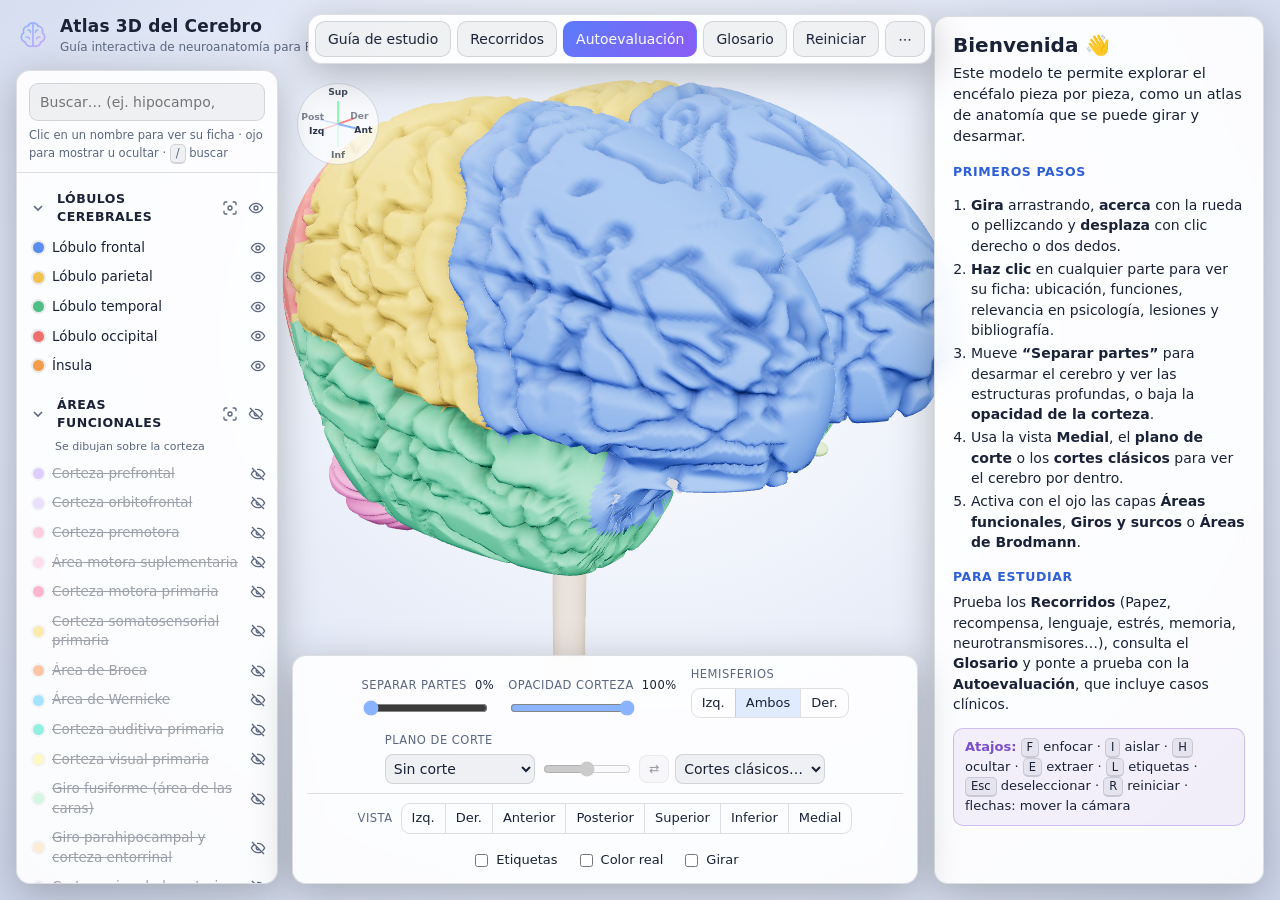
==== cerebro.html @ 5c4855ae "Aplicacion" ====
<!doctype html>
<html lang="es">
<head>
<meta charset="utf-8">
<meta name="viewport" content="width=device-width,initial-scale=1">
<meta name="description" content="Atlas 3D interactivo del cerebro humano para estudiantes de Psicología: lóbulos, áreas funcionales, sistema límbico, ganglios basales, tronco, recorridos guiados, casos clínicos y autoevaluación. Funciona sin conexión.">
<meta name="theme-color" content="#0c1226">
<link rel="icon" href="data:image/svg+xml,%3Csvg xmlns='http://www.w3.org/2000/svg' viewBox='0 0 48 48' fill='none'%3E%3Cpath d='M24 7c-3.4 0-6 1.8-7 4.4-3.7.2-6.6 3.1-6.6 6.8 0 .9.2 1.7.5 2.5-2.1 1.3-3.4 3.6-3.4 6.2 0 3.5 2.4 6.4 5.6 7.2.8 3.5 3.9 6 7.6 6 1.4 0 2.6-.4 3.3-1V7.1Zm0 0c3.4 0 6 1.8 7 4.4 3.7.2 6.6 3.1 6.6 6.8 0 .9-.2 1.7-.5 2.5 2.1 1.3 3.4 3.6 3.4 6.2 0 3.5-2.4 6.4-5.6 7.2-.8 3.5-3.9 6-7.6 6-1.4 0-2.6-.4-3.3-1' stroke='%238ab4ff' stroke-width='3' stroke-linejoin='round'/%3E%3C/svg%3E">
<title>Atlas 3D del Cerebro</title>
<style>
:root{
  --bg:#060a14; --panel:rgba(14,20,36,.88); --panel2:rgba(24,32,54,.9); --line:rgba(148,163,184,.18);
  --text:#e7ebf3; --muted:#97a3bb; --accent:#8ab4ff; --accent2:#c4a7ff; --ok:#4ade80; --bad:#f87171; --warn:#fbbf24;
  --btn:rgba(255,255,255,.06); --btn-h:rgba(255,255,255,.12); --field:rgba(0,0,0,.25); --compass-bg:rgba(10,14,26,.55);
  --tip-bg:rgba(196,167,255,.1); --tip-line:rgba(196,167,255,.3); --modal:#0f1628; --lbl:rgba(10,14,26,.72);
  --bg-grad:radial-gradient(ellipse at 50% 38%,#1b2645 0%,#0c1226 52%,#04060c 100%);
  --r:14px;
}
:root[data-theme="light"]{
  --bg:#eef2fb; --panel:rgba(255,255,255,.9); --panel2:rgba(245,247,252,.95); --line:rgba(30,41,59,.14);
  --text:#1a2238; --muted:#5b6780; --accent:#2f5fd8; --accent2:#7c4dcc; --ok:#15803d; --bad:#c62828; --warn:#b45309;
  --btn:rgba(30,41,59,.06); --btn-h:rgba(30,41,59,.13); --field:rgba(30,41,59,.06); --compass-bg:rgba(255,255,255,.7);
  --tip-bg:rgba(124,77,204,.08); --tip-line:rgba(124,77,204,.3); --modal:#ffffff; --lbl:rgba(255,255,255,.85);
  --bg-grad:radial-gradient(ellipse at 50% 38%,#ffffff 0%,#e3e9f7 55%,#cdd6ea 100%);
}
:root[data-theme="light"] .lbl{color:#1a2238;border-color:rgba(30,41,59,.2)}
:root[data-theme="light"] .btn.primary{color:#fff}
*{box-sizing:border-box}
html,body{height:100%;margin:0}
body{background:var(--bg-grad);background-color:var(--bg);color:var(--text);font:14px/1.45 system-ui,-apple-system,"Segoe UI",Roboto,Ubuntu,sans-serif;overflow:hidden}
button,input,select{font:inherit;color:inherit}
button{cursor:pointer}
a{color:var(--accent)}
code{font-size:12.5px;background:var(--btn);padding:1px 5px;border-radius:5px}
#view{position:fixed;inset:0;width:100%;height:100%;display:block;touch-action:none;outline:none}
.panel{position:fixed;background:var(--panel);border:1px solid var(--line);border-radius:var(--r);backdrop-filter:blur(10px);-webkit-backdrop-filter:blur(10px);box-shadow:0 10px 40px rgba(0,0,0,.25);z-index:5}
.hidden{display:none!important}
:focus-visible{outline:2px solid var(--accent);outline-offset:2px}

/* ---------- marca y navegación ---------- */
#brand{position:fixed;top:14px;left:16px;display:flex;gap:10px;align-items:center;z-index:6;pointer-events:none}
#brand svg{width:34px;height:34px;flex:none}
#brand h1{margin:0;font-size:17px;letter-spacing:.2px}
#brand p{margin:0;font-size:12px;color:var(--muted)}
#topnav{position:fixed;top:14px;left:calc(50% - 20px);transform:translateX(-50%);display:flex;gap:6px;z-index:7;padding:6px;flex-wrap:wrap;justify-content:center;max-width:calc(100vw - 32px)}
.btn{background:var(--btn);border:1px solid var(--line);border-radius:10px;padding:7px 12px;transition:background .15s,border-color .15s}
.btn:hover{background:var(--btn-h)}
.btn:disabled{opacity:.45;cursor:default}
.btn.primary{background:linear-gradient(135deg,#5b7cfa,#8b5cf6);border-color:transparent;color:#fff}
.btn.primary:hover{filter:brightness(1.1)}
.btn.on{background:rgba(138,180,255,.22);border-color:rgba(138,180,255,.6)}
.btn.sm{padding:4px 9px;font-size:12.5px;border-radius:8px}
.mobile-only{display:none}
.sh{display:none}
#menuWrap{position:relative}
#menu{position:absolute;top:calc(100% + 6px);right:0;min-width:200px;background:var(--panel2);border:1px solid var(--line);border-radius:12px;padding:6px;display:none;flex-direction:column;gap:2px;z-index:9;box-shadow:0 10px 30px rgba(0,0,0,.3)}
#menu.open{display:flex}
#menu button{background:none;border:none;text-align:left;padding:7px 10px;border-radius:8px}
#menu button:hover{background:var(--btn-h)}
#menu hr{border:none;border-top:1px solid var(--line);margin:4px 0}

/* ---------- panel izquierdo ---------- */
#left{top:70px;left:16px;bottom:16px;width:262px;display:flex;flex-direction:column;overflow:hidden}
#left .head{padding:12px 12px 8px;border-bottom:1px solid var(--line);position:relative}
.searchwrap{position:relative}
.search{width:100%;padding:8px 30px 8px 10px;border-radius:9px;border:1px solid var(--line);background:var(--field);outline:none;color:var(--text)}
.search:focus{border-color:var(--accent)}
#searchClear{position:absolute;right:4px;top:50%;transform:translateY(-50%);background:none;border:none;color:var(--muted);font-size:18px;line-height:1;padding:2px 6px;border-radius:6px}
#searchClear:hover{color:var(--text);background:var(--btn-h)}
#left .hint{font-size:11.5px;color:var(--muted);margin-top:6px}
#noResults{font-size:12.5px;color:var(--muted);padding:10px 12px}
#showAll{margin:6px 10px 0;font-size:12px;width:calc(100% - 20px)}
#groups{overflow:auto;padding:6px 6px 12px;flex:1}
.group{margin:4px 0 8px}
.ghead{display:flex;align-items:center;gap:4px;padding:4px 4px;border-radius:8px;color:var(--text);font-weight:600;font-size:12.5px;text-transform:uppercase;letter-spacing:.5px}
.ghead .gname{flex:1;text-align:left;background:none;border:none;padding:3px 4px;color:inherit;font:inherit;text-transform:inherit;letter-spacing:inherit;border-radius:6px}
.ghead .gname:hover{background:var(--btn-h)}
.ghint{font-size:11px;color:var(--muted);padding:0 10px 4px 32px}
.icon-btn{background:none;border:none;padding:3px;border-radius:6px;color:var(--muted);display:inline-flex}
.icon-btn:hover{background:var(--btn-h);color:var(--text)}
.icon-btn svg{width:16px;height:16px}
.item{display:flex;align-items:center;gap:2px;padding:1px 2px 1px 6px;border-radius:8px;font-size:13.5px}
.item:hover{background:var(--btn)}
.item.sel{background:rgba(138,180,255,.18)}
.item.off .iname{opacity:.42}
.item.off .iname span:last-child{text-decoration:line-through}
.item.hit-deep .iname{font-style:italic}
.item .iname{flex:1;display:flex;align-items:center;gap:8px;text-align:left;background:none;border:none;padding:4px 4px;border-radius:6px;color:inherit}
.item .dot{width:11px;height:11px;border-radius:50%;flex:none;box-shadow:0 0 0 2px rgba(128,128,128,.15)}
.ba{color:var(--muted);font-size:11px}
.gchev{transition:transform .15s}
.group.collapsed .gchev{transform:rotate(-90deg)}
.group.collapsed .items,.group.collapsed .ghint{display:none}

/* ---------- panel derecho ---------- */
#right{top:16px;right:16px;bottom:16px;width:330px;overflow:auto;padding:16px 18px}
#right h2{margin:0;font-size:20px;line-height:1.2}
#right h3{margin:16px 0 6px;font-size:12.5px;text-transform:uppercase;letter-spacing:.6px;color:var(--accent)}
#right p{margin:6px 0}
#right ul{margin:4px 0;padding-left:18px}
#right li{margin:3px 0}
.ihead{display:flex;gap:12px;align-items:flex-start}
.ihead .swatch{width:16px;height:16px;border-radius:50%;margin-top:4px;flex:none;box-shadow:0 0 0 3px rgba(128,128,128,.15)}
.badge{display:inline-block;font-size:11.5px;color:var(--muted);border:1px solid var(--line);border-radius:999px;padding:1px 8px;margin-top:5px}
.alias{color:var(--muted);font-size:12.5px;margin-top:3px}
.actions{display:flex;flex-wrap:wrap;gap:6px;margin:12px 0 4px}
.lead{font-size:14.5px}
.tip{background:var(--tip-bg);border:1px solid var(--tip-line);border-radius:10px;padding:9px 11px;margin-top:14px;font-size:13px}
.tip b{color:var(--accent2)}
.nota{color:var(--muted);font-size:12px;margin-top:10px}
.welcome h2{margin-bottom:6px}
.welcome ol{padding-left:18px}
.kbd{display:inline-block;border:1px solid var(--line);border-bottom-width:2px;border-radius:5px;padding:0 5px;font-size:11.5px;background:var(--btn)}
.related{display:flex;flex-wrap:wrap;gap:5px}
.chip{font-size:12px;border:1px solid var(--line);border-radius:999px;padding:2px 9px;background:var(--btn);display:inline-flex;align-items:center;gap:5px;color:inherit}
.chip:hover{background:var(--btn-h)}
.cdot{display:inline-block;width:8px;height:8px;border-radius:50%}
table.lesion{border-collapse:collapse;width:100%;font-size:13px;margin-top:4px}
table.lesion td{border-top:1px solid var(--line);padding:5px 6px;vertical-align:top}
table.lesion td:first-child{font-weight:600;width:38%}
ul.refs{list-style:none;padding-left:0!important;font-size:12.5px;color:var(--muted)}
ul.refs b{color:var(--text)}
.tficha{border:1px solid var(--line);border-radius:10px;padding:10px 12px;margin-top:10px;font-size:13px;background:var(--btn)}
.tficha h4{margin:0 0 6px;font-size:14px}
.tficha small{color:var(--muted);font-weight:400}

/* ---------- dock inferior ---------- */
#dock{left:292px;right:362px;bottom:16px;padding:10px 14px;display:flex;flex-direction:column;gap:9px;align-items:center}
.drow{display:flex;gap:14px;align-items:flex-end;flex-wrap:wrap;justify-content:center}
.drow+.drow{border-top:1px solid var(--line);padding-top:9px;align-items:center}
.mini{font-size:11.5px;color:var(--muted);text-transform:uppercase;letter-spacing:.5px;margin-right:2px}
.ctl{display:flex;flex-direction:column;gap:5px;min-width:120px}
.ctl>label{font-size:11.5px;color:var(--muted);text-transform:uppercase;letter-spacing:.5px;display:flex;justify-content:space-between;gap:8px}
.ctl output{color:var(--text);font-variant-numeric:tabular-nums}
.row{display:flex;gap:6px;align-items:center}
input[type=range]{accent-color:#8ab4ff;width:125px}
.seg{display:flex;border:1px solid var(--line);border-radius:9px;overflow:hidden;flex-wrap:wrap}
.seg button{background:none;border:none;padding:5px 10px;font-size:13px;color:inherit}
.seg button+button{border-left:1px solid var(--line)}
.seg button.on{background:rgba(138,180,255,.25)}
select{background:var(--field);border:1px solid var(--line);border-radius:8px;padding:5px 4px;max-width:150px;color:var(--text)}
select option{background:var(--modal);color:var(--text)}
.chk{display:flex;align-items:center;gap:5px;font-size:13px;padding:3px 6px;border-radius:8px;cursor:pointer;user-select:none}
.chk:hover{background:var(--btn)}
.chk input{accent-color:#8ab4ff}

/* ---------- etiquetas 3D y tooltip ---------- */
#labels{position:fixed;inset:0;pointer-events:none;z-index:3;overflow:hidden}
.lbl{position:absolute;left:0;top:0;white-space:nowrap;font-size:12px;font-weight:600;color:#fff;padding:2px 8px;border-radius:999px;background:var(--lbl);border:1px solid rgba(255,255,255,.18);transform:translate(-50%,-140%);transition:opacity .2s;pointer-events:auto;cursor:pointer}
.lbl::after{content:"";position:absolute;left:50%;bottom:-7px;width:2px;height:6px;background:rgba(160,160,160,.7);transform:translateX(-50%)}
.lbl i{display:inline-block;width:8px;height:8px;border-radius:50%;margin-right:5px;vertical-align:0}
#tooltip{position:fixed;z-index:9;pointer-events:none;background:var(--panel2);border:1px solid var(--line);border-radius:8px;padding:5px 9px;font-size:13px;transform:translate(14px,14px);white-space:nowrap}
#tooltip small{color:var(--muted);display:block;font-size:11.5px}
#toast{position:fixed;left:50%;bottom:150px;transform:translateX(-50%);z-index:30;background:var(--panel2);border:1px solid var(--line);border-radius:10px;padding:9px 14px;font-size:13px;box-shadow:0 8px 30px rgba(0,0,0,.3)}

/* ---------- brújula ---------- */
#compass{position:fixed;left:292px;top:78px;width:92px;height:92px;z-index:4;pointer-events:none}
#compass text{font-size:10px;font-weight:700;fill:var(--text);text-anchor:middle;dominant-baseline:middle}

/* ---------- tarjeta quiz / recorrido ---------- */
#quizCard{top:74px;left:50%;transform:translateX(-50%);width:min(560px,calc(100vw - 32px));padding:14px 16px;z-index:7}
#quizCard .qtop{display:flex;align-items:center;gap:8px;justify-content:space-between;flex-wrap:wrap}
#quizCard .prompt{font-size:18px;margin:10px 0 6px}
#quizCard .prompt b{color:var(--warn)}
#quizCard .opts{display:grid;grid-template-columns:1fr 1fr;gap:6px;margin-top:8px}
#quizCard .fb{min-height:22px;margin-top:8px;font-weight:600;font-size:13.5px}
.case{background:var(--tip-bg);border:1px solid var(--tip-line);border-radius:10px;padding:9px 11px;margin-top:10px;font-size:13.5px;line-height:1.5}
.case .tag{display:inline-block;font-size:11px;text-transform:uppercase;letter-spacing:.5px;color:var(--accent2);margin-right:4px}
.fb.ok{color:var(--ok)} .fb.bad{color:var(--bad)}
.score{font-variant-numeric:tabular-nums;color:var(--muted)}
.opt.ok{background:rgba(74,222,128,.25);border-color:var(--ok)}
.opt.bad{background:rgba(248,113,113,.25);border-color:var(--bad)}
.tour-step{font-size:12px;color:var(--muted);text-transform:uppercase;letter-spacing:.6px}
.tour-nav{display:flex;gap:8px;justify-content:space-between;margin-top:14px}
.progress{height:4px;background:var(--btn);border-radius:3px;overflow:hidden;margin-top:10px}
.progress div{height:100%;background:linear-gradient(90deg,#5b7cfa,#c4a7ff)}

/* ---------- modal ---------- */
.modal{position:fixed;inset:0;background:rgba(2,4,10,.6);z-index:20;display:flex;align-items:center;justify-content:center;padding:16px}
.modal-box{background:var(--modal);border:1px solid var(--line);border-radius:16px;max-width:760px;width:100%;max-height:calc(100vh - 32px);overflow:auto;padding:22px 26px;position:relative;box-shadow:0 30px 80px rgba(0,0,0,.5)}
.modal-box h2{margin:0 0 6px;outline:none}
.modal-box h3{color:var(--accent);margin:18px 0 6px;font-size:15px}
.modal-box .close{position:absolute;top:10px;right:12px;background:none;border:none;font-size:26px;color:var(--muted);line-height:1}
.modal-box .big{font-size:20px}
.modal-box ul.plain{list-style:none;padding:0;display:flex;flex-wrap:wrap;gap:6px}
.modal-box .cite{border-left:3px solid var(--accent);padding-left:10px;color:var(--muted)}
.grid2{display:grid;grid-template-columns:1fr 1fr;gap:10px;margin-top:12px}
.tcard{border:1px solid var(--line);border-radius:12px;padding:12px;background:var(--btn);cursor:pointer;text-align:left;color:inherit}
.tcard:hover{background:var(--btn-h);border-color:rgba(138,180,255,.5)}
.tcard b{display:block;margin-bottom:3px}
.tcard span{color:var(--muted);font-size:12.5px}
table.terms{border-collapse:collapse;width:100%;font-size:13px}
table.terms td{border-top:1px solid var(--line);padding:6px 6px;vertical-align:top}
table.terms td:first-child{font-weight:600;white-space:nowrap}
#glq{margin:8px 0 12px}
.gl{border-top:1px solid var(--line);padding:8px 2px;font-size:13.5px}
.gl b{display:block;margin-bottom:2px}

/* ---------- carga ---------- */
#loading{position:fixed;inset:0;z-index:30;display:flex;flex-direction:column;align-items:center;justify-content:center;gap:14px;background:var(--bg-grad);background-color:var(--bg);text-align:center;padding:20px}
.spinner{width:46px;height:46px;border-radius:50%;border:3px solid rgba(128,128,128,.2);border-top-color:#8ab4ff;animation:spin 1s linear infinite}
@keyframes spin{to{transform:rotate(360deg)}}
#loading p{color:var(--muted);margin:0;max-width:420px}
#loadBar{width:220px;height:5px;border-radius:3px;background:rgba(128,128,128,.2);overflow:hidden}
#loadBar div{height:100%;width:0;background:linear-gradient(90deg,#5b7cfa,#c4a7ff);transition:width .2s}

/* ---------- impresión ---------- */
#printArea{display:none}
@media print{
  body{background:#fff!important;color:#000;overflow:visible;font-size:11.5pt}
  body>*:not(#printArea){display:none!important}
  #printArea{display:block!important;padding:0 6mm}
  #printArea h1{font-size:18pt;margin:0 0 8pt}
  #printArea h1.pg{page-break-before:always;border-bottom:2px solid #000;padding-bottom:4pt;margin-top:0}
  .pf{page-break-inside:avoid;border-top:1px solid #999;padding:8pt 0}
  .pf h2{font-size:14pt;margin:0}
  .pf h4{font-size:10.5pt;margin:8pt 0 2pt;text-transform:uppercase;letter-spacing:.5px;color:#333}
  .pf .alias{color:#555;font-size:10pt;margin:0 0 4pt}
  .pf ul{margin:2pt 0;padding-left:16pt}
  .pf .tip{border:1px solid #999;padding:4pt 8pt;border-radius:4pt}
  .pf table.lesion td{border-top:1px solid #ccc;padding:2pt 4pt}
  .nota{color:#555}
  ul.refs{list-style:none;padding-left:0}
}

/* ---------- movimiento reducido ---------- */
@media (prefers-reduced-motion: reduce){ *{transition:none!important;animation-duration:.01s!important} }

/* ---------- responsive ---------- */
@media (max-width:900px){
  .mobile-only{display:inline-flex}
  .lg{display:none} .sh{display:inline}
  #brand{top:10px;left:12px} #brand svg{width:28px;height:28px} #brand h1{font-size:15px}
  #brand p{display:none}
  #topnav{top:48px;left:8px;right:8px;transform:none;max-width:none;flex-wrap:nowrap;overflow-x:auto;justify-content:flex-start;padding:5px;gap:5px}
  #topnav .btn{padding:6px 10px;font-size:13px;white-space:nowrap;flex:none}
  #menu{position:fixed;top:auto;right:8px;left:8px;bottom:8px;max-width:none}
  .drawer-close{display:inline-flex}
  #left .head{padding-right:40px}
  #right{padding-top:34px}
  #left,#right{top:100px;bottom:12px;transition:transform .25s;z-index:8}
  #left{left:12px;width:min(300px,calc(100vw - 24px));transform:translateX(calc(-100% - 20px))}
  #right{right:12px;width:min(360px,calc(100vw - 24px));transform:translateX(calc(100% + 20px))}
  #left.open,#right.open{transform:none}
  #dock{left:12px;right:12px;bottom:12px;gap:10px;padding:8px 10px}
  #dock .more{display:none}
  #dock.expanded .more{display:flex}
  .ctl{min-width:0}
  input[type=range]{width:120px}
  .drow{gap:10px 14px}
  #compass{left:10px;top:100px;width:70px;height:70px}
  #quizCard{top:100px}
  #quizCard .opts{grid-template-columns:1fr}
  .grid2{grid-template-columns:1fr}
  #toast{bottom:auto;top:100px}
}
.panel .drawer-close{display:none;position:absolute;top:8px;right:8px;font-size:22px;line-height:1;z-index:2}
@media (max-width:900px){ .panel .drawer-close{display:inline-flex} }
</style>
</head>
<body>
<div id="loading" role="status"><div class="spinner"></div><p id="loadMsg">Construyendo el cerebro 3D…</p><div id="loadBar"><div></div></div></div>

<canvas id="view" tabindex="0" aria-label="Modelo 3D del cerebro. Arrastra para girar, rueda para acercar, clic para seleccionar una estructura."></canvas>
<div id="labels"></div>
<div id="tooltip" class="hidden" role="tooltip"></div>
<div id="toast" class="hidden" role="status"></div>
<svg id="compass" viewBox="-50 -50 100 100" aria-hidden="true"></svg>

<header id="brand">
  <svg viewBox="0 0 48 48" fill="none" aria-hidden="true"><defs><linearGradient id="lg" x1="0" y1="0" x2="1" y2="1"><stop offset="0" stop-color="#8ab4ff"/><stop offset="1" stop-color="#c4a7ff"/></linearGradient></defs><path d="M24 7c-3.4 0-6 1.8-7 4.4-3.7.2-6.6 3.1-6.6 6.8 0 .9.2 1.7.5 2.5-2.1 1.3-3.4 3.6-3.4 6.2 0 3.5 2.4 6.4 5.6 7.2.8 3.5 3.9 6 7.6 6 1.4 0 2.6-.4 3.3-1V7.1Zm0 0c3.4 0 6 1.8 7 4.4 3.7.2 6.6 3.1 6.6 6.8 0 .9-.2 1.7-.5 2.5 2.1 1.3 3.4 3.6 3.4 6.2 0 3.5-2.4 6.4-5.6 7.2-.8 3.5-3.9 6-7.6 6-1.4 0-2.6-.4-3.3-1" stroke="url(#lg)" stroke-width="2.4" stroke-linejoin="round"/><path d="M17 17c2 0 3.5 1.2 3.5 3.4M14 27c2.2-.6 4.6.3 5.4 2.6M31 17c-2 0-3.5 1.2-3.5 3.4M34 27c-2.2-.6-4.6.3-5.4 2.6" stroke="url(#lg)" stroke-width="2" stroke-linecap="round"/></svg>
  <div><h1>Atlas 3D del Cerebro</h1><p>Guía interactiva de neuroanatomía para Psicología</p></div>
</header>

<nav id="topnav" class="panel" aria-label="Principal">
  <button class="btn mobile-only" id="btnLeft">Partes</button>
  <button class="btn" id="btnGuide"><span class="lg">Guía de estudio</span><span class="sh">Guía</span></button>
  <button class="btn" id="btnTours"><span class="lg">Recorridos</span><span class="sh">Recorridos</span></button>
  <button class="btn primary" id="btnQuiz">Autoevaluación</button>
  <button class="btn" id="btnGlossary">Glosario</button>
  <button class="btn" id="btnReset" title="Restablecer todo (R)"><span class="lg">Reiniciar</span><span class="sh">↺</span></button>
  <div id="menuWrap">
    <button class="btn" id="btnMore" aria-haspopup="true" aria-expanded="false" aria-label="Más opciones">⋯</button>
    <div id="menu" role="menu">
      <button id="mShare" role="menuitem">Copiar enlace a esta vista</button>
      <button id="mShot" role="menuitem">Descargar captura PNG</button>
      <button id="mPrint" role="menuitem">Imprimir ficha actual</button>
      <button id="mPrintAll" role="menuitem">Imprimir resumen de estudio</button>
      <hr>
      <button id="mTheme" role="menuitem">Tema claro</button>
      <button id="mAbout" role="menuitem">Acerca de / bibliografía</button>
    </div>
  </div>
  <button class="btn mobile-only" id="btnRight">Ficha</button>
</nav>

<aside id="left" class="panel" aria-label="Estructuras">
  <div class="head">
    <button class="icon-btn mobile-only drawer-close" data-close="left" aria-label="Cerrar">×</button>
    <div class="searchwrap"><input id="search" type="search" class="search" placeholder="Buscar… (ej. hipocampo, Parkinson)" autocomplete="off" aria-label="Buscar estructura"><button id="searchClear" class="hidden" aria-label="Borrar búsqueda">×</button></div>
    <div class="hint">Clic en un nombre para ver su ficha · ojo para mostrar u ocultar · <span class="kbd">/</span> buscar</div>
  </div>
  <button id="showAll" class="btn sm hidden">Mostrar todas las estructuras</button>
  <div id="noResults" class="hidden">Sin resultados. Prueba con otro término o consulta el glosario.</div>
  <div id="groups"></div>
</aside>

<aside id="right" class="panel" aria-label="Ficha" aria-live="polite"><button class="icon-btn mobile-only drawer-close" data-close="right" aria-label="Cerrar">×</button><div id="info"></div></aside>

<div id="quizCard" class="panel hidden" role="region" aria-label="Autoevaluación"></div>

<footer id="dock" class="panel">
  <div class="drow">
    <div class="ctl">
      <label for="explode">Separar partes <output id="explodeVal">0%</output></label>
      <input type="range" id="explode" min="0" max="100" value="0">
    </div>
    <div class="ctl">
      <label for="cortexOp">Opacidad corteza <output id="opVal">100%</output></label>
      <input type="range" id="cortexOp" min="4" max="100" value="100">
    </div>
    <button class="btn sm mobile-only" id="dockMore" aria-expanded="false">Más ▾</button>
    <div class="ctl more">
      <label id="hemiLbl">Hemisferios</label>
      <div class="seg" id="hemi" role="group" aria-labelledby="hemiLbl"><button data-v="L" aria-pressed="false">Izq.</button><button data-v="both" class="on" aria-pressed="true">Ambos</button><button data-v="R" aria-pressed="false">Der.</button></div>
    </div>
    <div class="ctl more">
      <label for="cutMode">Plano de corte <output id="cutVal"></output></label>
      <div class="row">
        <select id="cutMode" aria-label="Plano de corte">
          <option value="none">Sin corte</option>
          <option value="sag">Sagital</option>
          <option value="cor">Coronal</option>
          <option value="axi">Axial (horizontal)</option>
        </select>
        <input type="range" id="cutPos" min="-100" max="100" value="0" disabled style="width:88px" aria-label="Posición del corte">
        <button class="btn sm" id="cutFlip" title="Conservar el otro lado" aria-label="Conservar el otro lado" disabled>⇄</button>
        <select id="cutPreset" aria-label="Cortes clásicos"><option value="">Cortes clásicos…</option></select>
      </div>
    </div>
  </div>
  <div class="drow more">
    <div class="row"><span class="mini" id="viewLbl">Vista</span>
      <div class="seg" id="views" role="group" aria-labelledby="viewLbl">
        <button data-view="left" title="Cara lateral del hemisferio izquierdo" aria-pressed="false">Izq.</button>
        <button data-view="right" title="Cara lateral del hemisferio derecho" aria-pressed="false">Der.</button>
        <button data-view="front" title="Vista anterior (frontal)" aria-pressed="false">Anterior</button>
        <button data-view="back" title="Vista posterior (occipital)" aria-pressed="false">Posterior</button>
        <button data-view="top" title="Vista superior (dorsal)" aria-pressed="false">Superior</button>
        <button data-view="bottom" title="Vista inferior (base del cerebro)" aria-pressed="false">Inferior</button>
        <button data-view="medial" title="Cara medial: se oculta el hemisferio izquierdo" aria-pressed="false">Medial</button>
      </div>
    </div>
    <div class="row">
      <label class="chk"><input type="checkbox" id="tLabels"> Etiquetas</label>
      <label class="chk"><input type="checkbox" id="tReal"> Color real</label>
      <label class="chk"><input type="checkbox" id="tRotate"> Girar</label>
    </div>
  </div>
</footer>

<div id="modal" class="modal hidden" role="dialog" aria-modal="true"><div class="modal-box"><button class="close" aria-label="Cerrar">×</button><div id="modalBody"></div></div></div>
<div id="printArea" aria-hidden="true"></div>

<script>
/**
 * @license
 * Copyright 2010-2022 Three.js Authors
 * SPDX-License-Identifier: MIT
 */
!function(t,e){"object"==typeof exports&&"undefined"!=typeof module?e(exports):"function"==typeof define&&define.amd?define(["exports"],e):e((t="undefined"!=typeof globalThis?globalThis:t||self).THREE={})}(this,(function(t){"use strict";const e="147",i=100,n=300,r=301,s=302,a=303,o=304,l=306,c=1e3,h=1001,u=1002,d=1003,p=1004,m=1005,f=1006,g=1007,v=1008,x=1009,_=1012,y=1014,M=1015,b=1016,S=1020,w=1023,T=1026,A=1027,E=33776,C=33777,L=33778,R=33779,P=35840,I=35841,D=35842,N=35843,O=37492,z=37496,U=37808,B=37809,F=37810,k=37811,G=37812,V=37813,H=37814,W=37815,j=37816,q=37817,X=37818,Y=37819,Z=37820,J=37821,K=36492,$=2300,Q=2301,tt=2302,et=2400,it=2401,nt=2402,rt=2500,st=2501,at=3e3,ot=3001,lt="srgb",ct="srgb-linear",ht=7680,ut=35044,dt="300 es",pt=1035;class mt{addEventListener(t,e){void 0===this._listeners&&(this._listeners={});const i=this._listeners;void 0===i[t]&&(i[t]=[]),-1===i[t].indexOf(e)&&i[t].push(e)}hasEventListener(t,e){if(void 0===this._listeners)return!1;const i=this._listeners;return void 0!==i[t]&&-1!==i[t].indexOf(e)}removeEventListener(t,e){if(void 0===this._listeners)return;const i=this._listeners[t];if(void 0!==i){const t=i.indexOf(e);-1!==t&&i.splice(t,1)}}dispatchEvent(t){if(void 0===this._listeners)return;const e=this._listeners[t.type];if(void 0!==e){t.target=this;const i=e.slice(0);for(let e=0,n=i.length;e<n;e++)i[e].call(this,t);t.target=null}}}const ft=["00","01","02","03","04","05","06","07","08","09","0a","0b","0c","0d","0e","0f","10","11","12","13","14","15","16","17","18","19","1a","1b","1c","1d","1e","1f","20","21","22","23","24","25","26","27","28","29","2a","2b","2c","2d","2e","2f","30","31","32","33","34","35","36","37","38","39","3a","3b","3c","3d","3e","3f","40","41","42","43","44","45","46","47","48","49","4a","4b","4c","4d","4e","4f","50","51","52","53","54","55","56","57","58","59","5a","5b","5c","5d","5e","5f","60","61","62","63","64","65","66","67","68","69","6a","6b","6c","6d","6e","6f","70","71","72","73","74","75","76","77","78","79","7a","7b","7c","7d","7e","7f","80","81","82","83","84","85","86","87","88","89","8a","8b","8c","8d","8e","8f","90","91","92","93","94","95","96","97","98","99","9a","9b","9c","9d","9e","9f","a0","a1","a2","a3","a4","a5","a6","a7","a8","a9","aa","ab","ac","ad","ae","af","b0","b1","b2","b3","b4","b5","b6","b7","b8","b9","ba","bb","bc","bd","be","bf","c0","c1","c2","c3","c4","c5","c6","c7","c8","c9","ca","cb","cc","cd","ce","cf","d0","d1","d2","d3","d4","d5","d6","d7","d8","d9","da","db","dc","dd","de","df","e0","e1","e2","e3","e4","e5","e6","e7","e8","e9","ea","eb","ec","ed","ee","ef","f0","f1","f2","f3","f4","f5","f6","f7","f8","f9","fa","fb","fc","fd","fe","ff"];let gt=1234567;const vt=Math.PI/180,xt=180/Math.PI;function _t(){const t=4294967295*Math.random()|0,e=4294967295*Math.random()|0,i=4294967295*Math.random()|0,n=4294967295*Math.random()|0;return(ft[255&t]+ft[t>>8&255]+ft[t>>16&255]+ft[t>>24&255]+"-"+ft[255&e]+ft[e>>8&255]+"-"+ft[e>>16&15|64]+ft[e>>24&255]+"-"+ft[63&i|128]+ft[i>>8&255]+"-"+ft[i>>16&255]+ft[i>>24&255]+ft[255&n]+ft[n>>8&255]+ft[n>>16&255]+ft[n>>24&255]).toLowerCase()}function yt(t,e,i){return Math.max(e,Math.min(i,t))}function Mt(t,e){return(t%e+e)%e}function bt(t,e,i){return(1-i)*t+i*e}function St(t){return 0==(t&t-1)&&0!==t}function wt(t){return Math.pow(2,Math.ceil(Math.log(t)/Math.LN2))}function Tt(t){return Math.pow(2,Math.floor(Math.log(t)/Math.LN2))}function At(t,e){switch(e.constructor){case Float32Array:return t;case Uint16Array:return t/65535;case Uint8Array:return t/255;case Int16Array:return Math.max(t/32767,-1);case Int8Array:return Math.max(t/127,-1);default:throw new Error("Invalid component type.")}}function Et(t,e){switch(e.constructor){case Float32Array:return t;case Uint16Array:return Math.round(65535*t);case Uint8Array:return Math.round(255*t);case Int16Array:return Math.round(32767*t);case Int8Array:return Math.round(127*t);default:throw new Error("Invalid component type.")}}var Ct=Object.freeze({__proto__:null,DEG2RAD:vt,RAD2DEG:xt,generateUUID:_t,clamp:yt,euclideanModulo:Mt,mapLinear:function(t,e,i,n,r){return n+(t-e)*(r-n)/(i-e)},inverseLerp:function(t,e,i){return t!==e?(i-t)/(e-t):0},lerp:bt,damp:function(t,e,i,n){return bt(t,e,1-Math.exp(-i*n))},pingpong:function(t,e=1){return e-Math.abs(Mt(t,2*e)-e)},smoothstep:function(t,e,i){return t<=e?0:t>=i?1:(t=(t-e)/(i-e))*t*(3-2*t)},smootherstep:function(t,e,i){return t<=e?0:t>=i?1:(t=(t-e)/(i-e))*t*t*(t*(6*t-15)+10)},randInt:function(t,e){return t+Math.floor(Math.random()*(e-t+1))},randFloat:function(t,e){return t+Math.random()*(e-t)},randFloatSpread:function(t){return t*(.5-Math.random())},seededRandom:function(t){void 0!==t&&(gt=t);let e=gt+=1831565813;return e=Math.imul(e^e>>>15,1|e),e^=e+Math.imul(e^e>>>7,61|e),((e^e>>>14)>>>0)/4294967296},degToRad:function(t){return t*vt},radToDeg:function(t){return t*xt},isPowerOfTwo:St,ceilPowerOfTwo:wt,floorPowerOfTwo:Tt,setQuaternionFromProperEuler:function(t,e,i,n,r){const s=Math.cos,a=Math.sin,o=s(i/2),l=a(i/2),c=s((e+n)/2),h=a((e+n)/2),u=s((e-n)/2),d=a((e-n)/2),p=s((n-e)/2),m=a((n-e)/2);switch(r){case"XYX":t.set(o*h,l*u,l*d,o*c);break;case"YZY":t.set(l*d,o*h,l*u,o*c);break;case"ZXZ":t.set(l*u,l*d,o*h,o*c);break;case"XZX":t.set(o*h,l*m,l*p,o*c);break;case"YXY":t.set(l*p,o*h,l*m,o*c);break;case"ZYZ":t.set(l*m,l*p,o*h,o*c);break;default:console.warn("THREE.MathUtils: .setQuaternionFromProperEuler() encountered an unknown order: "+r)}},normalize:Et,denormalize:At});class Lt{constructor(t=0,e=0){Lt.prototype.isVector2=!0,this.x=t,this.y=e}get width(){return this.x}set width(t){this.x=t}get height(){return this.y}set height(t){this.y=t}set(t,e){return this.x=t,this.y=e,this}setScalar(t){return this.x=t,this.y=t,this}setX(t){return this.x=t,this}setY(t){return this.y=t,this}setComponent(t,e){switch(t){case 0:this.x=e;break;case 1:this.y=e;break;default:throw new Error("index is out of range: "+t)}return this}getComponent(t){switch(t){case 0:return this.x;case 1:return this.y;default:throw new Error("index is out of range: "+t)}}clone(){return new this.constructor(this.x,this.y)}copy(t){return this.x=t.x,this.y=t.y,this}add(t){return this.x+=t.x,this.y+=t.y,this}addScalar(t){return this.x+=t,this.y+=t,this}addVectors(t,e){return this.x=t.x+e.x,this.y=t.y+e.y,this}addScaledVector(t,e){return this.x+=t.x*e,this.y+=t.y*e,this}sub(t){return this.x-=t.x,this.y-=t.y,this}subScalar(t){return this.x-=t,this.y-=t,this}subVectors(t,e){return this.x=t.x-e.x,this.y=t.y-e.y,this}multiply(t){return this.x*=t.x,this.y*=t.y,this}multiplyScalar(t){return this.x*=t,this.y*=t,this}divide(t){return this.x/=t.x,this.y/=t.y,this}divideScalar(t){return this.multiplyScalar(1/t)}applyMatrix3(t){const e=this.x,i=this.y,n=t.elements;return this.x=n[0]*e+n[3]*i+n[6],this.y=n[1]*e+n[4]*i+n[7],this}min(t){return this.x=Math.min(this.x,t.x),this.y=Math.min(this.y,t.y),this}max(t){return this.x=Math.max(this.x,t.x),this.y=Math.max(this.y,t.y),this}clamp(t,e){return this.x=Math.max(t.x,Math.min(e.x,this.x)),this.y=Math.max(t.y,Math.min(e.y,this.y)),this}clampScalar(t,e){return this.x=Math.max(t,Math.min(e,this.x)),this.y=Math.max(t,Math.min(e,this.y)),this}clampLength(t,e){const i=this.length();return this.divideScalar(i||1).multiplyScalar(Math.max(t,Math.min(e,i)))}floor(){return this.x=Math.floor(this.x),this.y=Math.floor(this.y),this}ceil(){return this.x=Math.ceil(this.x),this.y=Math.ceil(this.y),this}round(){return this.x=Math.round(this.x),this.y=Math.round(this.y),this}roundToZero(){return this.x=this.x<0?Math.ceil(this.x):Math.floor(this.x),this.y=this.y<0?Math.ceil(this.y):Math.floor(this.y),this}negate(){return this.x=-this.x,this.y=-this.y,this}dot(t){return this.x*t.x+this.y*t.y}cross(t){return this.x*t.y-this.y*t.x}lengthSq(){return this.x*this.x+this.y*this.y}length(){return Math.sqrt(this.x*this.x+this.y*this.y)}manhattanLength(){return Math.abs(this.x)+Math.abs(this.y)}normalize(){return this.divideScalar(this.length()||1)}angle(){return Math.atan2(-this.y,-this.x)+Math.PI}distanceTo(t){return Math.sqrt(this.distanceToSquared(t))}distanceToSquared(t){const e=this.x-t.x,i=this.y-t.y;return e*e+i*i}manhattanDistanceTo(t){return Math.abs(this.x-t.x)+Math.abs(this.y-t.y)}setLength(t){return this.normalize().multiplyScalar(t)}lerp(t,e){return this.x+=(t.x-this.x)*e,this.y+=(t.y-this.y)*e,this}lerpVectors(t,e,i){return this.x=t.x+(e.x-t.x)*i,this.y=t.y+(e.y-t.y)*i,this}equals(t){return t.x===this.x&&t.y===this.y}fromArray(t,e=0){return this.x=t[e],this.y=t[e+1],this}toArray(t=[],e=0){return t[e]=this.x,t[e+1]=this.y,t}fromBufferAttribute(t,e){return this.x=t.getX(e),this.y=t.getY(e),this}rotateAround(t,e){const i=Math.cos(e),n=Math.sin(e),r=this.x-t.x,s=this.y-t.y;return this.x=r*i-s*n+t.x,this.y=r*n+s*i+t.y,this}random(){return this.x=Math.random(),this.y=Math.random(),this}*[Symbol.iterator](){yield this.x,yield this.y}}class Rt{constructor(){Rt.prototype.isMatrix3=!0,this.elements=[1,0,0,0,1,0,0,0,1]}set(t,e,i,n,r,s,a,o,l){const c=this.elements;return c[0]=t,c[1]=n,c[2]=a,c[3]=e,c[4]=r,c[5]=o,c[6]=i,c[7]=s,c[8]=l,this}identity(){return this.set(1,0,0,0,1,0,0,0,1),this}copy(t){const e=this.elements,i=t.elements;return e[0]=i[0],e[1]=i[1],e[2]=i[2],e[3]=i[3],e[4]=i[4],e[5]=i[5],e[6]=i[6],e[7]=i[7],e[8]=i[8],this}extractBasis(t,e,i){return t.setFromMatrix3Column(this,0),e.setFromMatrix3Column(this,1),i.setFromMatrix3Column(this,2),this}setFromMatrix4(t){const e=t.elements;return this.set(e[0],e[4],e[8],e[1],e[5],e[9],e[2],e[6],e[10]),this}multiply(t){return this.multiplyMatrices(this,t)}premultiply(t){return this.multiplyMatrices(t,this)}multiplyMatrices(t,e){const i=t.elements,n=e.elements,r=this.elements,s=i[0],a=i[3],o=i[6],l=i[1],c=i[4],h=i[7],u=i[2],d=i[5],p=i[8],m=n[0],f=n[3],g=n[6],v=n[1],x=n[4],_=n[7],y=n[2],M=n[5],b=n[8];return r[0]=s*m+a*v+o*y,r[3]=s*f+a*x+o*M,r[6]=s*g+a*_+o*b,r[1]=l*m+c*v+h*y,r[4]=l*f+c*x+h*M,r[7]=l*g+c*_+h*b,r[2]=u*m+d*v+p*y,r[5]=u*f+d*x+p*M,r[8]=u*g+d*_+p*b,this}multiplyScalar(t){const e=this.elements;return e[0]*=t,e[3]*=t,e[6]*=t,e[1]*=t,e[4]*=t,e[7]*=t,e[2]*=t,e[5]*=t,e[8]*=t,this}determinant(){const t=this.elements,e=t[0],i=t[1],n=t[2],r=t[3],s=t[4],a=t[5],o=t[6],l=t[7],c=t[8];return e*s*c-e*a*l-i*r*c+i*a*o+n*r*l-n*s*o}invert(){const t=this.elements,e=t[0],i=t[1],n=t[2],r=t[3],s=t[4],a=t[5],o=t[6],l=t[7],c=t[8],h=c*s-a*l,u=a*o-c*r,d=l*r-s*o,p=e*h+i*u+n*d;if(0===p)return this.set(0,0,0,0,0,0,0,0,0);const m=1/p;return t[0]=h*m,t[1]=(n*l-c*i)*m,t[2]=(a*i-n*s)*m,t[3]=u*m,t[4]=(c*e-n*o)*m,t[5]=(n*r-a*e)*m,t[6]=d*m,t[7]=(i*o-l*e)*m,t[8]=(s*e-i*r)*m,this}transpose(){let t;const e=this.elements;return t=e[1],e[1]=e[3],e[3]=t,t=e[2],e[2]=e[6],e[6]=t,t=e[5],e[5]=e[7],e[7]=t,this}getNormalMatrix(t){return this.setFromMatrix4(t).invert().transpose()}transposeIntoArray(t){const e=this.elements;return t[0]=e[0],t[1]=e[3],t[2]=e[6],t[3]=e[1],t[4]=e[4],t[5]=e[7],t[6]=e[2],t[7]=e[5],t[8]=e[8],this}setUvTransform(t,e,i,n,r,s,a){const o=Math.cos(r),l=Math.sin(r);return this.set(i*o,i*l,-i*(o*s+l*a)+s+t,-n*l,n*o,-n*(-l*s+o*a)+a+e,0,0,1),this}scale(t,e){return this.premultiply(Pt.makeScale(t,e)),this}rotate(t){return this.premultiply(Pt.makeRotation(-t)),this}translate(t,e){return this.premultiply(Pt.makeTranslation(t,e)),this}makeTranslation(t,e){return this.set(1,0,t,0,1,e,0,0,1),this}makeRotation(t){const e=Math.cos(t),i=Math.sin(t);return this.set(e,-i,0,i,e,0,0,0,1),this}makeScale(t,e){return this.set(t,0,0,0,e,0,0,0,1),this}equals(t){const e=this.elements,i=t.elements;for(let t=0;t<9;t++)if(e[t]!==i[t])return!1;return!0}fromArray(t,e=0){for(let i=0;i<9;i++)this.elements[i]=t[i+e];return this}toArray(t=[],e=0){const i=this.elements;return t[e]=i[0],t[e+1]=i[1],t[e+2]=i[2],t[e+3]=i[3],t[e+4]=i[4],t[e+5]=i[5],t[e+6]=i[6],t[e+7]=i[7],t[e+8]=i[8],t}clone(){return(new this.constructor).fromArray(this.elements)}}const Pt=new Rt;function It(t){for(let e=t.length-1;e>=0;--e)if(t[e]>=65535)return!0;return!1}const Dt={Int8Array:Int8Array,Uint8Array:Uint8Array,Uint8ClampedArray:Uint8ClampedArray,Int16Array:Int16Array,Uint16Array:Uint16Array,Int32Array:Int32Array,Uint32Array:Uint32Array,Float32Array:Float32Array,Float64Array:Float64Array};function Nt(t,e){return new Dt[t](e)}function Ot(t){return document.createElementNS("http://www.w3.org/1999/xhtml",t)}function zt(t){return t<.04045?.0773993808*t:Math.pow(.9478672986*t+.0521327014,2.4)}function Ut(t){return t<.0031308?12.92*t:1.055*Math.pow(t,.41666)-.055}const Bt={[lt]:{[ct]:zt},[ct]:{[lt]:Ut}},Ft={legacyMode:!0,get workingColorSpace(){return ct},set workingColorSpace(t){console.warn("THREE.ColorManagement: .workingColorSpace is readonly.")},convert:function(t,e,i){if(this.legacyMode||e===i||!e||!i)return t;if(Bt[e]&&void 0!==Bt[e][i]){const n=Bt[e][i];return t.r=n(t.r),t.g=n(t.g),t.b=n(t.b),t}throw new Error("Unsupported color space conversion.")},fromWorkingColorSpace:function(t,e){return this.convert(t,this.workingColorSpace,e)},toWorkingColorSpace:function(t,e){return this.convert(t,e,this.workingColorSpace)}},kt={aliceblue:15792383,antiquewhite:16444375,aqua:65535,aquamarine:8388564,azure:15794175,beige:16119260,bisque:16770244,black:0,blanchedalmond:16772045,blue:255,blueviolet:9055202,brown:10824234,burlywood:14596231,cadetblue:6266528,chartreuse:8388352,chocolate:13789470,coral:16744272,cornflowerblue:6591981,cornsilk:16775388,crimson:14423100,cyan:65535,darkblue:139,darkcyan:35723,darkgoldenrod:12092939,darkgray:11119017,darkgreen:25600,darkgrey:11119017,darkkhaki:12433259,darkmagenta:9109643,darkolivegreen:5597999,darkorange:16747520,darkorchid:10040012,darkred:9109504,darksalmon:15308410,darkseagreen:9419919,darkslateblue:4734347,darkslategray:3100495,darkslategrey:3100495,darkturquoise:52945,darkviolet:9699539,deeppink:16716947,deepskyblue:49151,dimgray:6908265,dimgrey:6908265,dodgerblue:2003199,firebrick:11674146,floralwhite:16775920,forestgreen:2263842,fuchsia:16711935,gainsboro:14474460,ghostwhite:16316671,gold:16766720,goldenrod:14329120,gray:8421504,green:32768,greenyellow:11403055,grey:8421504,honeydew:15794160,hotpink:16738740,indianred:13458524,indigo:4915330,ivory:16777200,khaki:15787660,lavender:15132410,lavenderblush:16773365,lawngreen:8190976,lemonchiffon:16775885,lightblue:11393254,lightcoral:15761536,lightcyan:14745599,lightgoldenrodyellow:16448210,lightgray:13882323,lightgreen:9498256,lightgrey:13882323,lightpink:16758465,lightsalmon:16752762,lightseagreen:2142890,lightskyblue:8900346,lightslategray:7833753,lightslategrey:7833753,lightsteelblue:11584734,lightyellow:16777184,lime:65280,limegreen:3329330,linen:16445670,magenta:16711935,maroon:8388608,mediumaquamarine:6737322,mediumblue:205,mediumorchid:12211667,mediumpurple:9662683,mediumseagreen:3978097,mediumslateblue:8087790,mediumspringgreen:64154,mediumturquoise:4772300,mediumvioletred:13047173,midnightblue:1644912,mintcream:16121850,mistyrose:16770273,moccasin:16770229,navajowhite:16768685,navy:128,oldlace:16643558,olive:8421376,olivedrab:7048739,orange:16753920,orangered:16729344,orchid:14315734,palegoldenrod:15657130,palegreen:10025880,paleturquoise:11529966,palevioletred:14381203,papayawhip:16773077,peachpuff:16767673,peru:13468991,pink:16761035,plum:14524637,powderblue:11591910,purple:8388736,rebeccapurple:6697881,red:16711680,rosybrown:12357519,royalblue:4286945,saddlebrown:9127187,salmon:16416882,sandybrown:16032864,seagreen:3050327,seashell:16774638,sienna:10506797,silver:12632256,skyblue:8900331,slateblue:6970061,slategray:7372944,slategrey:7372944,snow:16775930,springgreen:65407,steelblue:4620980,tan:13808780,teal:32896,thistle:14204888,tomato:16737095,turquoise:4251856,violet:15631086,wheat:16113331,white:16777215,whitesmoke:16119285,yellow:16776960,yellowgreen:10145074},Gt={r:0,g:0,b:0},Vt={h:0,s:0,l:0},Ht={h:0,s:0,l:0};function Wt(t,e,i){return i<0&&(i+=1),i>1&&(i-=1),i<1/6?t+6*(e-t)*i:i<.5?e:i<2/3?t+6*(e-t)*(2/3-i):t}function jt(t,e){return e.r=t.r,e.g=t.g,e.b=t.b,e}class qt{constructor(t,e,i){return this.isColor=!0,this.r=1,this.g=1,this.b=1,void 0===e&&void 0===i?this.set(t):this.setRGB(t,e,i)}set(t){return t&&t.isColor?this.copy(t):"number"==typeof t?this.setHex(t):"string"==typeof t&&this.setStyle(t),this}setScalar(t){return this.r=t,this.g=t,this.b=t,this}setHex(t,e="srgb"){return t=Math.floor(t),this.r=(t>>16&255)/255,this.g=(t>>8&255)/255,this.b=(255&t)/255,Ft.toWorkingColorSpace(this,e),this}setRGB(t,e,i,n=Ft.workingColorSpace){return this.r=t,this.g=e,this.b=i,Ft.toWorkingColorSpace(this,n),this}setHSL(t,e,i,n=Ft.workingColorSpace){if(t=Mt(t,1),e=yt(e,0,1),i=yt(i,0,1),0===e)this.r=this.g=this.b=i;else{const n=i<=.5?i*(1+e):i+e-i*e,r=2*i-n;this.r=Wt(r,n,t+1/3),this.g=Wt(r,n,t),this.b=Wt(r,n,t-1/3)}return Ft.toWorkingColorSpace(this,n),this}setStyle(t,e="srgb"){function i(e){void 0!==e&&parseFloat(e)<1&&console.warn("THREE.Color: Alpha component of "+t+" will be ignored.")}let n;if(n=/^((?:rgb|hsl)a?)\(([^\)]*)\)/.exec(t)){let t;const r=n[1],s=n[2];switch(r){case"rgb":case"rgba":if(t=/^\s*(\d+)\s*,\s*(\d+)\s*,\s*(\d+)\s*(?:,\s*(\d*\.?\d+)\s*)?$/.exec(s))return this.r=Math.min(255,parseInt(t[1],10))/255,this.g=Math.min(255,parseInt(t[2],10))/255,this.b=Math.min(255,parseInt(t[3],10))/255,Ft.toWorkingColorSpace(this,e),i(t[4]),this;if(t=/^\s*(\d+)\%\s*,\s*(\d+)\%\s*,\s*(\d+)\%\s*(?:,\s*(\d*\.?\d+)\s*)?$/.exec(s))return this.r=Math.min(100,parseInt(t[1],10))/100,this.g=Math.min(100,parseInt(t[2],10))/100,this.b=Math.min(100,parseInt(t[3],10))/100,Ft.toWorkingColorSpace(this,e),i(t[4]),this;break;case"hsl":case"hsla":if(t=/^\s*(\d*\.?\d+)\s*,\s*(\d*\.?\d+)\%\s*,\s*(\d*\.?\d+)\%\s*(?:,\s*(\d*\.?\d+)\s*)?$/.exec(s)){const n=parseFloat(t[1])/360,r=parseFloat(t[2])/100,s=parseFloat(t[3])/100;return i(t[4]),this.setHSL(n,r,s,e)}}}else if(n=/^\#([A-Fa-f\d]+)$/.exec(t)){const t=n[1],i=t.length;if(3===i)return this.r=parseInt(t.charAt(0)+t.charAt(0),16)/255,this.g=parseInt(t.charAt(1)+t.charAt(1),16)/255,this.b=parseInt(t.charAt(2)+t.charAt(2),16)/255,Ft.toWorkingColorSpace(this,e),this;if(6===i)return this.r=parseInt(t.charAt(0)+t.charAt(1),16)/255,this.g=parseInt(t.charAt(2)+t.charAt(3),16)/255,this.b=parseInt(t.charAt(4)+t.charAt(5),16)/255,Ft.toWorkingColorSpace(this,e),this}return t&&t.length>0?this.setColorName(t,e):this}setColorName(t,e="srgb"){const i=kt[t.toLowerCase()];return void 0!==i?this.setHex(i,e):console.warn("THREE.Color: Unknown color "+t),this}clone(){return new this.constructor(this.r,this.g,this.b)}copy(t){return this.r=t.r,this.g=t.g,this.b=t.b,this}copySRGBToLinear(t){return this.r=zt(t.r),this.g=zt(t.g),this.b=zt(t.b),this}copyLinearToSRGB(t){return this.r=Ut(t.r),this.g=Ut(t.g),this.b=Ut(t.b),this}convertSRGBToLinear(){return this.copySRGBToLinear(this),this}convertLinearToSRGB(){return this.copyLinearToSRGB(this),this}getHex(t="srgb"){return Ft.fromWorkingColorSpace(jt(this,Gt),t),yt(255*Gt.r,0,255)<<16^yt(255*Gt.g,0,255)<<8^yt(255*Gt.b,0,255)<<0}getHexString(t="srgb"){return("000000"+this.getHex(t).toString(16)).slice(-6)}getHSL(t,e=Ft.workingColorSpace){Ft.fromWorkingColorSpace(jt(this,Gt),e);const i=Gt.r,n=Gt.g,r=Gt.b,s=Math.max(i,n,r),a=Math.min(i,n,r);let o,l;const c=(a+s)/2;if(a===s)o=0,l=0;else{const t=s-a;switch(l=c<=.5?t/(s+a):t/(2-s-a),s){case i:o=(n-r)/t+(n<r?6:0);break;case n:o=(r-i)/t+2;break;case r:o=(i-n)/t+4}o/=6}return t.h=o,t.s=l,t.l=c,t}getRGB(t,e=Ft.workingColorSpace){return Ft.fromWorkingColorSpace(jt(this,Gt),e),t.r=Gt.r,t.g=Gt.g,t.b=Gt.b,t}getStyle(t="srgb"){return Ft.fromWorkingColorSpace(jt(this,Gt),t),t!==lt?`color(${t} ${Gt.r} ${Gt.g} ${Gt.b})`:`rgb(${255*Gt.r|0},${255*Gt.g|0},${255*Gt.b|0})`}offsetHSL(t,e,i){return this.getHSL(Vt),Vt.h+=t,Vt.s+=e,Vt.l+=i,this.setHSL(Vt.h,Vt.s,Vt.l),this}add(t){return this.r+=t.r,this.g+=t.g,this.b+=t.b,this}addColors(t,e){return this.r=t.r+e.r,this.g=t.g+e.g,this.b=t.b+e.b,this}addScalar(t){return this.r+=t,this.g+=t,this.b+=t,this}sub(t){return this.r=Math.max(0,this.r-t.r),this.g=Math.max(0,this.g-t.g),this.b=Math.max(0,this.b-t.b),this}multiply(t){return this.r*=t.r,this.g*=t.g,this.b*=t.b,this}multiplyScalar(t){return this.r*=t,this.g*=t,this.b*=t,this}lerp(t,e){return this.r+=(t.r-this.r)*e,this.g+=(t.g-this.g)*e,this.b+=(t.b-this.b)*e,this}lerpColors(t,e,i){return this.r=t.r+(e.r-t.r)*i,this.g=t.g+(e.g-t.g)*i,this.b=t.b+(e.b-t.b)*i,this}lerpHSL(t,e){this.getHSL(Vt),t.getHSL(Ht);const i=bt(Vt.h,Ht.h,e),n=bt(Vt.s,Ht.s,e),r=bt(Vt.l,Ht.l,e);return this.setHSL(i,n,r),this}equals(t){return t.r===this.r&&t.g===this.g&&t.b===this.b}fromArray(t,e=0){return this.r=t[e],this.g=t[e+1],this.b=t[e+2],this}toArray(t=[],e=0){return t[e]=this.r,t[e+1]=this.g,t[e+2]=this.b,t}fromBufferAttribute(t,e){return this.r=t.getX(e),this.g=t.getY(e),this.b=t.getZ(e),this}toJSON(){return this.getHex()}*[Symbol.iterator](){yield this.r,yield this.g,yield this.b}}let Xt;qt.NAMES=kt;class Yt{static getDataURL(t){if(/^data:/i.test(t.src))return t.src;if("undefined"==typeof HTMLCanvasElement)return t.src;let e;if(t instanceof HTMLCanvasElement)e=t;else{void 0===Xt&&(Xt=Ot("canvas")),Xt.width=t.width,Xt.height=t.height;const i=Xt.getContext("2d");t instanceof ImageData?i.putImageData(t,0,0):i.drawImage(t,0,0,t.width,t.height),e=Xt}return e.width>2048||e.height>2048?(console.warn("THREE.ImageUtils.getDataURL: Image converted to jpg for performance reasons",t),e.toDataURL("image/jpeg",.6)):e.toDataURL("image/png")}static sRGBToLinear(t){if("undefined"!=typeof HTMLImageElement&&t instanceof HTMLImageElement||"undefined"!=typeof HTMLCanvasElement&&t instanceof HTMLCanvasElement||"undefined"!=typeof ImageBitmap&&t instanceof ImageBitmap){const e=Ot("canvas");e.width=t.width,e.height=t.height;const i=e.getContext("2d");i.drawImage(t,0,0,t.width,t.height);const n=i.getImageData(0,0,t.width,t.height),r=n.data;for(let t=0;t<r.length;t++)r[t]=255*zt(r[t]/255);return i.putImageData(n,0,0),e}if(t.data){const e=t.data.slice(0);for(let t=0;t<e.length;t++)e instanceof Uint8Array||e instanceof Uint8ClampedArray?e[t]=Math.floor(255*zt(e[t]/255)):e[t]=zt(e[t]);return{data:e,width:t.width,height:t.height}}return console.warn("THREE.ImageUtils.sRGBToLinear(): Unsupported image type. No color space conversion applied."),t}}class Zt{constructor(t=null){this.isSource=!0,this.uuid=_t(),this.data=t,this.version=0}set needsUpdate(t){!0===t&&this.version++}toJSON(t){const e=void 0===t||"string"==typeof t;if(!e&&void 0!==t.images[this.uuid])return t.images[this.uuid];const i={uuid:this.uuid,url:""},n=this.data;if(null!==n){let t;if(Array.isArray(n)){t=[];for(let e=0,i=n.length;e<i;e++)n[e].isDataTexture?t.push(Jt(n[e].image)):t.push(Jt(n[e]))}else t=Jt(n);i.url=t}return e||(t.images[this.uuid]=i),i}}function Jt(t){return"undefined"!=typeof HTMLImageElement&&t instanceof HTMLImageElement||"undefined"!=typeof HTMLCanvasElement&&t instanceof HTMLCanvasElement||"undefined"!=typeof ImageBitmap&&t instanceof ImageBitmap?Yt.getDataURL(t):t.data?{data:Array.from(t.data),width:t.width,height:t.height,type:t.data.constructor.name}:(console.warn("THREE.Texture: Unable to serialize Texture."),{})}let Kt=0;class $t extends mt{constructor(t=$t.DEFAULT_IMAGE,e=$t.DEFAULT_MAPPING,i=1001,n=1001,r=1006,s=1008,a=1023,o=1009,l=$t.DEFAULT_ANISOTROPY,c=3e3){super(),this.isTexture=!0,Object.defineProperty(this,"id",{value:Kt++}),this.uuid=_t(),this.name="",this.source=new Zt(t),this.mipmaps=[],this.mapping=e,this.wrapS=i,this.wrapT=n,this.magFilter=r,this.minFilter=s,this.anisotropy=l,this.format=a,this.internalFormat=null,this.type=o,this.offset=new Lt(0,0),this.repeat=new Lt(1,1),this.center=new Lt(0,0),this.rotation=0,this.matrixAutoUpdate=!0,this.matrix=new Rt,this.generateMipmaps=!0,this.premultiplyAlpha=!1,this.flipY=!0,this.unpackAlignment=4,this.encoding=c,this.userData={},this.version=0,this.onUpdate=null,this.isRenderTargetTexture=!1,this.needsPMREMUpdate=!1}get image(){return this.source.data}set image(t){this.source.data=t}updateMatrix(){this.matrix.setUvTransform(this.offset.x,this.offset.y,this.repeat.x,this.repeat.y,this.rotation,this.center.x,this.center.y)}clone(){return(new this.constructor).copy(this)}copy(t){return this.name=t.name,this.source=t.source,this.mipmaps=t.mipmaps.slice(0),this.mapping=t.mapping,this.wrapS=t.wrapS,this.wrapT=t.wrapT,this.magFilter=t.magFilter,this.minFilter=t.minFilter,this.anisotropy=t.anisotropy,this.format=t.format,this.internalFormat=t.internalFormat,this.type=t.type,this.offset.copy(t.offset),this.repeat.copy(t.repeat),this.center.copy(t.center),this.rotation=t.rotation,this.matrixAutoUpdate=t.matrixAutoUpdate,this.matrix.copy(t.matrix),this.generateMipmaps=t.generateMipmaps,this.premultiplyAlpha=t.premultiplyAlpha,this.flipY=t.flipY,this.unpackAlignment=t.unpackAlignment,this.encoding=t.encoding,this.userData=JSON.parse(JSON.stringify(t.userData)),this.needsUpdate=!0,this}toJSON(t){const e=void 0===t||"string"==typeof t;if(!e&&void 0!==t.textures[this.uuid])return t.textures[this.uuid];const i={metadata:{version:4.5,type:"Texture",generator:"Texture.toJSON"},uuid:this.uuid,name:this.name,image:this.source.toJSON(t).uuid,mapping:this.mapping,repeat:[this.repeat.x,this.repeat.y],offset:[this.offset.x,this.offset.y],center:[this.center.x,this.center.y],rotation:this.rotation,wrap:[this.wrapS,this.wrapT],format:this.format,type:this.type,encoding:this.encoding,minFilter:this.minFilter,magFilter:this.magFilter,anisotropy:this.anisotropy,flipY:this.flipY,premultiplyAlpha:this.premultiplyAlpha,unpackAlignment:this.unpackAlignment};return"{}"!==JSON.stringify(this.userData)&&(i.userData=this.userData),e||(t.textures[this.uuid]=i),i}dispose(){this.dispatchEvent({type:"dispose"})}transformUv(t){if(this.mapping!==n)return t;if(t.applyMatrix3(this.matrix),t.x<0||t.x>1)switch(this.wrapS){case c:t.x=t.x-Math.floor(t.x);break;case h:t.x=t.x<0?0:1;break;case u:1===Math.abs(Math.floor(t.x)%2)?t.x=Math.ceil(t.x)-t.x:t.x=t.x-Math.floor(t.x)}if(t.y<0||t.y>1)switch(this.wrapT){case c:t.y=t.y-Math.floor(t.y);break;case h:t.y=t.y<0?0:1;break;case u:1===Math.abs(Math.floor(t.y)%2)?t.y=Math.ceil(t.y)-t.y:t.y=t.y-Math.floor(t.y)}return this.flipY&&(t.y=1-t.y),t}set needsUpdate(t){!0===t&&(this.version++,this.source.needsUpdate=!0)}}$t.DEFAULT_IMAGE=null,$t.DEFAULT_MAPPING=n,$t.DEFAULT_ANISOTROPY=1;class Qt{constructor(t=0,e=0,i=0,n=1){Qt.prototype.isVector4=!0,this.x=t,this.y=e,this.z=i,this.w=n}get width(){return this.z}set width(t){this.z=t}get height(){return this.w}set height(t){this.w=t}set(t,e,i,n){return this.x=t,this.y=e,this.z=i,this.w=n,this}setScalar(t){return this.x=t,this.y=t,this.z=t,this.w=t,this}setX(t){return this.x=t,this}setY(t){return this.y=t,this}setZ(t){return this.z=t,this}setW(t){return this.w=t,this}setComponent(t,e){switch(t){case 0:this.x=e;break;case 1:this.y=e;break;case 2:this.z=e;break;case 3:this.w=e;break;default:throw new Error("index is out of range: "+t)}return this}getComponent(t){switch(t){case 0:return this.x;case 1:return this.y;case 2:return this.z;case 3:return this.w;default:throw new Error("index is out of range: "+t)}}clone(){return new this.constructor(this.x,this.y,this.z,this.w)}copy(t){return this.x=t.x,this.y=t.y,this.z=t.z,this.w=void 0!==t.w?t.w:1,this}add(t){return this.x+=t.x,this.y+=t.y,this.z+=t.z,this.w+=t.w,this}addScalar(t){return this.x+=t,this.y+=t,this.z+=t,this.w+=t,this}addVectors(t,e){return this.x=t.x+e.x,this.y=t.y+e.y,this.z=t.z+e.z,this.w=t.w+e.w,this}addScaledVector(t,e){return this.x+=t.x*e,this.y+=t.y*e,this.z+=t.z*e,this.w+=t.w*e,this}sub(t){return this.x-=t.x,this.y-=t.y,this.z-=t.z,this.w-=t.w,this}subScalar(t){return this.x-=t,this.y-=t,this.z-=t,this.w-=t,this}subVectors(t,e){return this.x=t.x-e.x,this.y=t.y-e.y,this.z=t.z-e.z,this.w=t.w-e.w,this}multiply(t){return this.x*=t.x,this.y*=t.y,this.z*=t.z,this.w*=t.w,this}multiplyScalar(t){return this.x*=t,this.y*=t,this.z*=t,this.w*=t,this}applyMatrix4(t){const e=this.x,i=this.y,n=this.z,r=this.w,s=t.elements;return this.x=s[0]*e+s[4]*i+s[8]*n+s[12]*r,this.y=s[1]*e+s[5]*i+s[9]*n+s[13]*r,this.z=s[2]*e+s[6]*i+s[10]*n+s[14]*r,this.w=s[3]*e+s[7]*i+s[11]*n+s[15]*r,this}divideScalar(t){return this.multiplyScalar(1/t)}setAxisAngleFromQuaternion(t){this.w=2*Math.acos(t.w);const e=Math.sqrt(1-t.w*t.w);return e<1e-4?(this.x=1,this.y=0,this.z=0):(this.x=t.x/e,this.y=t.y/e,this.z=t.z/e),this}setAxisAngleFromRotationMatrix(t){let e,i,n,r;const s=.01,a=.1,o=t.elements,l=o[0],c=o[4],h=o[8],u=o[1],d=o[5],p=o[9],m=o[2],f=o[6],g=o[10];if(Math.abs(c-u)<s&&Math.abs(h-m)<s&&Math.abs(p-f)<s){if(Math.abs(c+u)<a&&Math.abs(h+m)<a&&Math.abs(p+f)<a&&Math.abs(l+d+g-3)<a)return this.set(1,0,0,0),this;e=Math.PI;const t=(l+1)/2,o=(d+1)/2,v=(g+1)/2,x=(c+u)/4,_=(h+m)/4,y=(p+f)/4;return t>o&&t>v?t<s?(i=0,n=.707106781,r=.707106781):(i=Math.sqrt(t),n=x/i,r=_/i):o>v?o<s?(i=.707106781,n=0,r=.707106781):(n=Math.sqrt(o),i=x/n,r=y/n):v<s?(i=.707106781,n=.707106781,r=0):(r=Math.sqrt(v),i=_/r,n=y/r),this.set(i,n,r,e),this}let v=Math.sqrt((f-p)*(f-p)+(h-m)*(h-m)+(u-c)*(u-c));return Math.abs(v)<.001&&(v=1),this.x=(f-p)/v,this.y=(h-m)/v,this.z=(u-c)/v,this.w=Math.acos((l+d+g-1)/2),this}min(t){return this.x=Math.min(this.x,t.x),this.y=Math.min(this.y,t.y),this.z=Math.min(this.z,t.z),this.w=Math.min(this.w,t.w),this}max(t){return this.x=Math.max(this.x,t.x),this.y=Math.max(this.y,t.y),this.z=Math.max(this.z,t.z),this.w=Math.max(this.w,t.w),this}clamp(t,e){return this.x=Math.max(t.x,Math.min(e.x,this.x)),this.y=Math.max(t.y,Math.min(e.y,this.y)),this.z=Math.max(t.z,Math.min(e.z,this.z)),this.w=Math.max(t.w,Math.min(e.w,this.w)),this}clampScalar(t,e){return this.x=Math.max(t,Math.min(e,this.x)),this.y=Math.max(t,Math.min(e,this.y)),this.z=Math.max(t,Math.min(e,this.z)),this.w=Math.max(t,Math.min(e,this.w)),this}clampLength(t,e){const i=this.length();return this.divideScalar(i||1).multiplyScalar(Math.max(t,Math.min(e,i)))}floor(){return this.x=Math.floor(this.x),this.y=Math.floor(this.y),this.z=Math.floor(this.z),this.w=Math.floor(this.w),this}ceil(){return this.x=Math.ceil(this.x),this.y=Math.ceil(this.y),this.z=Math.ceil(this.z),this.w=Math.ceil(this.w),this}round(){return this.x=Math.round(this.x),this.y=Math.round(this.y),this.z=Math.round(this.z),this.w=Math.round(this.w),this}roundToZero(){return this.x=this.x<0?Math.ceil(this.x):Math.floor(this.x),this.y=this.y<0?Math.ceil(this.y):Math.floor(this.y),this.z=this.z<0?Math.ceil(this.z):Math.floor(this.z),this.w=this.w<0?Math.ceil(this.w):Math.floor(this.w),this}negate(){return this.x=-this.x,this.y=-this.y,this.z=-this.z,this.w=-this.w,this}dot(t){return this.x*t.x+this.y*t.y+this.z*t.z+this.w*t.w}lengthSq(){return this.x*this.x+this.y*this.y+this.z*this.z+this.w*this.w}length(){return Math.sqrt(this.x*this.x+this.y*this.y+this.z*this.z+this.w*this.w)}manhattanLength(){return Math.abs(this.x)+Math.abs(this.y)+Math.abs(this.z)+Math.abs(this.w)}normalize(){return this.divideScalar(this.length()||1)}setLength(t){return this.normalize().multiplyScalar(t)}lerp(t,e){return this.x+=(t.x-this.x)*e,this.y+=(t.y-this.y)*e,this.z+=(t.z-this.z)*e,this.w+=(t.w-this.w)*e,this}lerpVectors(t,e,i){return this.x=t.x+(e.x-t.x)*i,this.y=t.y+(e.y-t.y)*i,this.z=t.z+(e.z-t.z)*i,this.w=t.w+(e.w-t.w)*i,this}equals(t){return t.x===this.x&&t.y===this.y&&t.z===this.z&&t.w===this.w}fromArray(t,e=0){return this.x=t[e],this.y=t[e+1],this.z=t[e+2],this.w=t[e+3],this}toArray(t=[],e=0){return t[e]=this.x,t[e+1]=this.y,t[e+2]=this.z,t[e+3]=this.w,t}fromBufferAttribute(t,e){return this.x=t.getX(e),this.y=t.getY(e),this.z=t.getZ(e),this.w=t.getW(e),this}random(){return this.x=Math.random(),this.y=Math.random(),this.z=Math.random(),this.w=Math.random(),this}*[Symbol.iterator](){yield this.x,yield this.y,yield this.z,yield this.w}}class te extends mt{constructor(t=1,e=1,i={}){super(),this.isWebGLRenderTarget=!0,this.width=t,this.height=e,this.depth=1,this.scissor=new Qt(0,0,t,e),this.scissorTest=!1,this.viewport=new Qt(0,0,t,e);const n={width:t,height:e,depth:1};this.texture=new $t(n,i.mapping,i.wrapS,i.wrapT,i.magFilter,i.minFilter,i.format,i.type,i.anisotropy,i.encoding),this.texture.isRenderTargetTexture=!0,this.texture.flipY=!1,this.texture.generateMipmaps=void 0!==i.generateMipmaps&&i.generateMipmaps,this.texture.internalFormat=void 0!==i.internalFormat?i.internalFormat:null,this.texture.minFilter=void 0!==i.minFilter?i.minFilter:f,this.depthBuffer=void 0===i.depthBuffer||i.depthBuffer,this.stencilBuffer=void 0!==i.stencilBuffer&&i.stencilBuffer,this.depthTexture=void 0!==i.depthTexture?i.depthTexture:null,this.samples=void 0!==i.samples?i.samples:0}setSize(t,e,i=1){this.width===t&&this.height===e&&this.depth===i||(this.width=t,this.height=e,this.depth=i,this.texture.image.width=t,this.texture.image.height=e,this.texture.image.depth=i,this.dispose()),this.viewport.set(0,0,t,e),this.scissor.set(0,0,t,e)}clone(){return(new this.constructor).copy(this)}copy(t){this.width=t.width,this.height=t.height,this.depth=t.depth,this.viewport.copy(t.viewport),this.texture=t.texture.clone(),this.texture.isRenderTargetTexture=!0;const e=Object.assign({},t.texture.image);return this.texture.source=new Zt(e),this.depthBuffer=t.depthBuffer,this.stencilBuffer=t.stencilBuffer,null!==t.depthTexture&&(this.depthTexture=t.depthTexture.clone()),this.samples=t.samples,this}dispose(){this.dispatchEvent({type:"dispose"})}}class ee extends $t{constructor(t=null,e=1,i=1,n=1){super(null),this.isDataArrayTexture=!0,this.image={data:t,width:e,height:i,depth:n},this.magFilter=d,this.minFilter=d,this.wrapR=h,this.generateMipmaps=!1,this.flipY=!1,this.unpackAlignment=1}}class ie extends $t{constructor(t=null,e=1,i=1,n=1){super(null),this.isData3DTexture=!0,this.image={data:t,width:e,height:i,depth:n},this.magFilter=d,this.minFilter=d,this.wrapR=h,this.generateMipmaps=!1,this.flipY=!1,this.unpackAlignment=1}}class ne{constructor(t=0,e=0,i=0,n=1){this.isQuaternion=!0,this._x=t,this._y=e,this._z=i,this._w=n}static slerpFlat(t,e,i,n,r,s,a){let o=i[n+0],l=i[n+1],c=i[n+2],h=i[n+3];const u=r[s+0],d=r[s+1],p=r[s+2],m=r[s+3];if(0===a)return t[e+0]=o,t[e+1]=l,t[e+2]=c,void(t[e+3]=h);if(1===a)return t[e+0]=u,t[e+1]=d,t[e+2]=p,void(t[e+3]=m);if(h!==m||o!==u||l!==d||c!==p){let t=1-a;const e=o*u+l*d+c*p+h*m,i=e>=0?1:-1,n=1-e*e;if(n>Number.EPSILON){const r=Math.sqrt(n),s=Math.atan2(r,e*i);t=Math.sin(t*s)/r,a=Math.sin(a*s)/r}const r=a*i;if(o=o*t+u*r,l=l*t+d*r,c=c*t+p*r,h=h*t+m*r,t===1-a){const t=1/Math.sqrt(o*o+l*l+c*c+h*h);o*=t,l*=t,c*=t,h*=t}}t[e]=o,t[e+1]=l,t[e+2]=c,t[e+3]=h}static multiplyQuaternionsFlat(t,e,i,n,r,s){const a=i[n],o=i[n+1],l=i[n+2],c=i[n+3],h=r[s],u=r[s+1],d=r[s+2],p=r[s+3];return t[e]=a*p+c*h+o*d-l*u,t[e+1]=o*p+c*u+l*h-a*d,t[e+2]=l*p+c*d+a*u-o*h,t[e+3]=c*p-a*h-o*u-l*d,t}get x(){return this._x}set x(t){this._x=t,this._onChangeCallback()}get y(){return this._y}set y(t){this._y=t,this._onChangeCallback()}get z(){return this._z}set z(t){this._z=t,this._onChangeCallback()}get w(){return this._w}set w(t){this._w=t,this._onChangeCallback()}set(t,e,i,n){return this._x=t,this._y=e,this._z=i,this._w=n,this._onChangeCallback(),this}clone(){return new this.constructor(this._x,this._y,this._z,this._w)}copy(t){return this._x=t.x,this._y=t.y,this._z=t.z,this._w=t.w,this._onChangeCallback(),this}setFromEuler(t,e){const i=t._x,n=t._y,r=t._z,s=t._order,a=Math.cos,o=Math.sin,l=a(i/2),c=a(n/2),h=a(r/2),u=o(i/2),d=o(n/2),p=o(r/2);switch(s){case"XYZ":this._x=u*c*h+l*d*p,this._y=l*d*h-u*c*p,this._z=l*c*p+u*d*h,this._w=l*c*h-u*d*p;break;case"YXZ":this._x=u*c*h+l*d*p,this._y=l*d*h-u*c*p,this._z=l*c*p-u*d*h,this._w=l*c*h+u*d*p;break;case"ZXY":this._x=u*c*h-l*d*p,this._y=l*d*h+u*c*p,this._z=l*c*p+u*d*h,this._w=l*c*h-u*d*p;break;case"ZYX":this._x=u*c*h-l*d*p,this._y=l*d*h+u*c*p,this._z=l*c*p-u*d*h,this._w=l*c*h+u*d*p;break;case"YZX":this._x=u*c*h+l*d*p,this._y=l*d*h+u*c*p,this._z=l*c*p-u*d*h,this._w=l*c*h-u*d*p;break;case"XZY":this._x=u*c*h-l*d*p,this._y=l*d*h-u*c*p,this._z=l*c*p+u*d*h,this._w=l*c*h+u*d*p;break;default:console.warn("THREE.Quaternion: .setFromEuler() encountered an unknown order: "+s)}return!1!==e&&this._onChangeCallback(),this}setFromAxisAngle(t,e){const i=e/2,n=Math.sin(i);return this._x=t.x*n,this._y=t.y*n,this._z=t.z*n,this._w=Math.cos(i),this._onChangeCallback(),this}setFromRotationMatrix(t){const e=t.elements,i=e[0],n=e[4],r=e[8],s=e[1],a=e[5],o=e[9],l=e[2],c=e[6],h=e[10],u=i+a+h;if(u>0){const t=.5/Math.sqrt(u+1);this._w=.25/t,this._x=(c-o)*t,this._y=(r-l)*t,this._z=(s-n)*t}else if(i>a&&i>h){const t=2*Math.sqrt(1+i-a-h);this._w=(c-o)/t,this._x=.25*t,this._y=(n+s)/t,this._z=(r+l)/t}else if(a>h){const t=2*Math.sqrt(1+a-i-h);this._w=(r-l)/t,this._x=(n+s)/t,this._y=.25*t,this._z=(o+c)/t}else{const t=2*Math.sqrt(1+h-i-a);this._w=(s-n)/t,this._x=(r+l)/t,this._y=(o+c)/t,this._z=.25*t}return this._onChangeCallback(),this}setFromUnitVectors(t,e){let i=t.dot(e)+1;return i<Number.EPSILON?(i=0,Math.abs(t.x)>Math.abs(t.z)?(this._x=-t.y,this._y=t.x,this._z=0,this._w=i):(this._x=0,this._y=-t.z,this._z=t.y,this._w=i)):(this._x=t.y*e.z-t.z*e.y,this._y=t.z*e.x-t.x*e.z,this._z=t.x*e.y-t.y*e.x,this._w=i),this.normalize()}angleTo(t){return 2*Math.acos(Math.abs(yt(this.dot(t),-1,1)))}rotateTowards(t,e){const i=this.angleTo(t);if(0===i)return this;const n=Math.min(1,e/i);return this.slerp(t,n),this}identity(){return this.set(0,0,0,1)}invert(){return this.conjugate()}conjugate(){return this._x*=-1,this._y*=-1,this._z*=-1,this._onChangeCallback(),this}dot(t){return this._x*t._x+this._y*t._y+this._z*t._z+this._w*t._w}lengthSq(){return this._x*this._x+this._y*this._y+this._z*this._z+this._w*this._w}length(){return Math.sqrt(this._x*this._x+this._y*this._y+this._z*this._z+this._w*this._w)}normalize(){let t=this.length();return 0===t?(this._x=0,this._y=0,this._z=0,this._w=1):(t=1/t,this._x=this._x*t,this._y=this._y*t,this._z=this._z*t,this._w=this._w*t),this._onChangeCallback(),this}multiply(t){return this.multiplyQuaternions(this,t)}premultiply(t){return this.multiplyQuaternions(t,this)}multiplyQuaternions(t,e){const i=t._x,n=t._y,r=t._z,s=t._w,a=e._x,o=e._y,l=e._z,c=e._w;return this._x=i*c+s*a+n*l-r*o,this._y=n*c+s*o+r*a-i*l,this._z=r*c+s*l+i*o-n*a,this._w=s*c-i*a-n*o-r*l,this._onChangeCallback(),this}slerp(t,e){if(0===e)return this;if(1===e)return this.copy(t);const i=this._x,n=this._y,r=this._z,s=this._w;let a=s*t._w+i*t._x+n*t._y+r*t._z;if(a<0?(this._w=-t._w,this._x=-t._x,this._y=-t._y,this._z=-t._z,a=-a):this.copy(t),a>=1)return this._w=s,this._x=i,this._y=n,this._z=r,this;const o=1-a*a;if(o<=Number.EPSILON){const t=1-e;return this._w=t*s+e*this._w,this._x=t*i+e*this._x,this._y=t*n+e*this._y,this._z=t*r+e*this._z,this.normalize(),this._onChangeCallback(),this}const l=Math.sqrt(o),c=Math.atan2(l,a),h=Math.sin((1-e)*c)/l,u=Math.sin(e*c)/l;return this._w=s*h+this._w*u,this._x=i*h+this._x*u,this._y=n*h+this._y*u,this._z=r*h+this._z*u,this._onChangeCallback(),this}slerpQuaternions(t,e,i){return this.copy(t).slerp(e,i)}random(){const t=Math.random(),e=Math.sqrt(1-t),i=Math.sqrt(t),n=2*Math.PI*Math.random(),r=2*Math.PI*Math.random();return this.set(e*Math.cos(n),i*Math.sin(r),i*Math.cos(r),e*Math.sin(n))}equals(t){return t._x===this._x&&t._y===this._y&&t._z===this._z&&t._w===this._w}fromArray(t,e=0){return this._x=t[e],this._y=t[e+1],this._z=t[e+2],this._w=t[e+3],this._onChangeCallback(),this}toArray(t=[],e=0){return t[e]=this._x,t[e+1]=this._y,t[e+2]=this._z,t[e+3]=this._w,t}fromBufferAttribute(t,e){return this._x=t.getX(e),this._y=t.getY(e),this._z=t.getZ(e),this._w=t.getW(e),this}_onChange(t){return this._onChangeCallback=t,this}_onChangeCallback(){}*[Symbol.iterator](){yield this._x,yield this._y,yield this._z,yield this._w}}class re{constructor(t=0,e=0,i=0){re.prototype.isVector3=!0,this.x=t,this.y=e,this.z=i}set(t,e,i){return void 0===i&&(i=this.z),this.x=t,this.y=e,this.z=i,this}setScalar(t){return this.x=t,this.y=t,this.z=t,this}setX(t){return this.x=t,this}setY(t){return this.y=t,this}setZ(t){return this.z=t,this}setComponent(t,e){switch(t){case 0:this.x=e;break;case 1:this.y=e;break;case 2:this.z=e;break;default:throw new Error("index is out of range: "+t)}return this}getComponent(t){switch(t){case 0:return this.x;case 1:return this.y;case 2:return this.z;default:throw new Error("index is out of range: "+t)}}clone(){return new this.constructor(this.x,this.y,this.z)}copy(t){return this.x=t.x,this.y=t.y,this.z=t.z,this}add(t){return this.x+=t.x,this.y+=t.y,this.z+=t.z,this}addScalar(t){return this.x+=t,this.y+=t,this.z+=t,this}addVectors(t,e){return this.x=t.x+e.x,this.y=t.y+e.y,this.z=t.z+e.z,this}addScaledVector(t,e){return this.x+=t.x*e,this.y+=t.y*e,this.z+=t.z*e,this}sub(t){return this.x-=t.x,this.y-=t.y,this.z-=t.z,this}subScalar(t){return this.x-=t,this.y-=t,this.z-=t,this}subVectors(t,e){return this.x=t.x-e.x,this.y=t.y-e.y,this.z=t.z-e.z,this}multiply(t){return this.x*=t.x,this.y*=t.y,this.z*=t.z,this}multiplyScalar(t){return this.x*=t,this.y*=t,this.z*=t,this}multiplyVectors(t,e){return this.x=t.x*e.x,this.y=t.y*e.y,this.z=t.z*e.z,this}applyEuler(t){return this.applyQuaternion(ae.setFromEuler(t))}applyAxisAngle(t,e){return this.applyQuaternion(ae.setFromAxisAngle(t,e))}applyMatrix3(t){const e=this.x,i=this.y,n=this.z,r=t.elements;return this.x=r[0]*e+r[3]*i+r[6]*n,this.y=r[1]*e+r[4]*i+r[7]*n,this.z=r[2]*e+r[5]*i+r[8]*n,this}applyNormalMatrix(t){return this.applyMatrix3(t).normalize()}applyMatrix4(t){const e=this.x,i=this.y,n=this.z,r=t.elements,s=1/(r[3]*e+r[7]*i+r[11]*n+r[15]);return this.x=(r[0]*e+r[4]*i+r[8]*n+r[12])*s,this.y=(r[1]*e+r[5]*i+r[9]*n+r[13])*s,this.z=(r[2]*e+r[6]*i+r[10]*n+r[14])*s,this}applyQuaternion(t){const e=this.x,i=this.y,n=this.z,r=t.x,s=t.y,a=t.z,o=t.w,l=o*e+s*n-a*i,c=o*i+a*e-r*n,h=o*n+r*i-s*e,u=-r*e-s*i-a*n;return this.x=l*o+u*-r+c*-a-h*-s,this.y=c*o+u*-s+h*-r-l*-a,this.z=h*o+u*-a+l*-s-c*-r,this}project(t){return this.applyMatrix4(t.matrixWorldInverse).applyMatrix4(t.projectionMatrix)}unproject(t){return this.applyMatrix4(t.projectionMatrixInverse).applyMatrix4(t.matrixWorld)}transformDirection(t){const e=this.x,i=this.y,n=this.z,r=t.elements;return this.x=r[0]*e+r[4]*i+r[8]*n,this.y=r[1]*e+r[5]*i+r[9]*n,this.z=r[2]*e+r[6]*i+r[10]*n,this.normalize()}divide(t){return this.x/=t.x,this.y/=t.y,this.z/=t.z,this}divideScalar(t){return this.multiplyScalar(1/t)}min(t){return this.x=Math.min(this.x,t.x),this.y=Math.min(this.y,t.y),this.z=Math.min(this.z,t.z),this}max(t){return this.x=Math.max(this.x,t.x),this.y=Math.max(this.y,t.y),this.z=Math.max(this.z,t.z),this}clamp(t,e){return this.x=Math.max(t.x,Math.min(e.x,this.x)),this.y=Math.max(t.y,Math.min(e.y,this.y)),this.z=Math.max(t.z,Math.min(e.z,this.z)),this}clampScalar(t,e){return this.x=Math.max(t,Math.min(e,this.x)),this.y=Math.max(t,Math.min(e,this.y)),this.z=Math.max(t,Math.min(e,this.z)),this}clampLength(t,e){const i=this.length();return this.divideScalar(i||1).multiplyScalar(Math.max(t,Math.min(e,i)))}floor(){return this.x=Math.floor(this.x),this.y=Math.floor(this.y),this.z=Math.floor(this.z),this}ceil(){return this.x=Math.ceil(this.x),this.y=Math.ceil(this.y),this.z=Math.ceil(this.z),this}round(){return this.x=Math.round(this.x),this.y=Math.round(this.y),this.z=Math.round(this.z),this}roundToZero(){return this.x=this.x<0?Math.ceil(this.x):Math.floor(this.x),this.y=this.y<0?Math.ceil(this.y):Math.floor(this.y),this.z=this.z<0?Math.ceil(this.z):Math.floor(this.z),this}negate(){return this.x=-this.x,this.y=-this.y,this.z=-this.z,this}dot(t){return this.x*t.x+this.y*t.y+this.z*t.z}lengthSq(){return this.x*this.x+this.y*this.y+this.z*this.z}length(){return Math.sqrt(this.x*this.x+this.y*this.y+this.z*this.z)}manhattanLength(){return Math.abs(this.x)+Math.abs(this.y)+Math.abs(this.z)}normalize(){return this.divideScalar(this.length()||1)}setLength(t){return this.normalize().multiplyScalar(t)}lerp(t,e){return this.x+=(t.x-this.x)*e,this.y+=(t.y-this.y)*e,this.z+=(t.z-this.z)*e,this}lerpVectors(t,e,i){return this.x=t.x+(e.x-t.x)*i,this.y=t.y+(e.y-t.y)*i,this.z=t.z+(e.z-t.z)*i,this}cross(t){return this.crossVectors(this,t)}crossVectors(t,e){const i=t.x,n=t.y,r=t.z,s=e.x,a=e.y,o=e.z;return this.x=n*o-r*a,this.y=r*s-i*o,this.z=i*a-n*s,this}projectOnVector(t){const e=t.lengthSq();if(0===e)return this.set(0,0,0);const i=t.dot(this)/e;return this.copy(t).multiplyScalar(i)}projectOnPlane(t){return se.copy(this).projectOnVector(t),this.sub(se)}reflect(t){return this.sub(se.copy(t).multiplyScalar(2*this.dot(t)))}angleTo(t){const e=Math.sqrt(this.lengthSq()*t.lengthSq());if(0===e)return Math.PI/2;const i=this.dot(t)/e;return Math.acos(yt(i,-1,1))}distanceTo(t){return Math.sqrt(this.distanceToSquared(t))}distanceToSquared(t){const e=this.x-t.x,i=this.y-t.y,n=this.z-t.z;return e*e+i*i+n*n}manhattanDistanceTo(t){return Math.abs(this.x-t.x)+Math.abs(this.y-t.y)+Math.abs(this.z-t.z)}setFromSpherical(t){return this.setFromSphericalCoords(t.radius,t.phi,t.theta)}setFromSphericalCoords(t,e,i){const n=Math.sin(e)*t;return this.x=n*Math.sin(i),this.y=Math.cos(e)*t,this.z=n*Math.cos(i),this}setFromCylindrical(t){return this.setFromCylindricalCoords(t.radius,t.theta,t.y)}setFromCylindricalCoords(t,e,i){return this.x=t*Math.sin(e),this.y=i,this.z=t*Math.cos(e),this}setFromMatrixPosition(t){const e=t.elements;return this.x=e[12],this.y=e[13],this.z=e[14],this}setFromMatrixScale(t){const e=this.setFromMatrixColumn(t,0).length(),i=this.setFromMatrixColumn(t,1).length(),n=this.setFromMatrixColumn(t,2).length();return this.x=e,this.y=i,this.z=n,this}setFromMatrixColumn(t,e){return this.fromArray(t.elements,4*e)}setFromMatrix3Column(t,e){return this.fromArray(t.elements,3*e)}setFromEuler(t){return this.x=t._x,this.y=t._y,this.z=t._z,this}equals(t){return t.x===this.x&&t.y===this.y&&t.z===this.z}fromArray(t,e=0){return this.x=t[e],this.y=t[e+1],this.z=t[e+2],this}toArray(t=[],e=0){return t[e]=this.x,t[e+1]=this.y,t[e+2]=this.z,t}fromBufferAttribute(t,e){return this.x=t.getX(e),this.y=t.getY(e),this.z=t.getZ(e),this}random(){return this.x=Math.random(),this.y=Math.random(),this.z=Math.random(),this}randomDirection(){const t=2*(Math.random()-.5),e=Math.random()*Math.PI*2,i=Math.sqrt(1-t**2);return this.x=i*Math.cos(e),this.y=i*Math.sin(e),this.z=t,this}*[Symbol.iterator](){yield this.x,yield this.y,yield this.z}}const se=new re,ae=new ne;class oe{constructor(t=new re(1/0,1/0,1/0),e=new re(-1/0,-1/0,-1/0)){this.isBox3=!0,this.min=t,this.max=e}set(t,e){return this.min.copy(t),this.max.copy(e),this}setFromArray(t){let e=1/0,i=1/0,n=1/0,r=-1/0,s=-1/0,a=-1/0;for(let o=0,l=t.length;o<l;o+=3){const l=t[o],c=t[o+1],h=t[o+2];l<e&&(e=l),c<i&&(i=c),h<n&&(n=h),l>r&&(r=l),c>s&&(s=c),h>a&&(a=h)}return this.min.set(e,i,n),this.max.set(r,s,a),this}setFromBufferAttribute(t){let e=1/0,i=1/0,n=1/0,r=-1/0,s=-1/0,a=-1/0;for(let o=0,l=t.count;o<l;o++){const l=t.getX(o),c=t.getY(o),h=t.getZ(o);l<e&&(e=l),c<i&&(i=c),h<n&&(n=h),l>r&&(r=l),c>s&&(s=c),h>a&&(a=h)}return this.min.set(e,i,n),this.max.set(r,s,a),this}setFromPoints(t){this.makeEmpty();for(let e=0,i=t.length;e<i;e++)this.expandByPoint(t[e]);return this}setFromCenterAndSize(t,e){const i=ce.copy(e).multiplyScalar(.5);return this.min.copy(t).sub(i),this.max.copy(t).add(i),this}setFromObject(t,e=!1){return this.makeEmpty(),this.expandByObject(t,e)}clone(){return(new this.constructor).copy(this)}copy(t){return this.min.copy(t.min),this.max.copy(t.max),this}makeEmpty(){return this.min.x=this.min.y=this.min.z=1/0,this.max.x=this.max.y=this.max.z=-1/0,this}isEmpty(){return this.max.x<this.min.x||this.max.y<this.min.y||this.max.z<this.min.z}getCenter(t){return this.isEmpty()?t.set(0,0,0):t.addVectors(this.min,this.max).multiplyScalar(.5)}getSize(t){return this.isEmpty()?t.set(0,0,0):t.subVectors(this.max,this.min)}expandByPoint(t){return this.min.min(t),this.max.max(t),this}expandByVector(t){return this.min.sub(t),this.max.add(t),this}expandByScalar(t){return this.min.addScalar(-t),this.max.addScalar(t),this}expandByObject(t,e=!1){t.updateWorldMatrix(!1,!1);const i=t.geometry;if(void 0!==i)if(e&&null!=i.attributes&&void 0!==i.attributes.position){const e=i.attributes.position;for(let i=0,n=e.count;i<n;i++)ce.fromBufferAttribute(e,i).applyMatrix4(t.matrixWorld),this.expandByPoint(ce)}else null===i.boundingBox&&i.computeBoundingBox(),he.copy(i.boundingBox),he.applyMatrix4(t.matrixWorld),this.union(he);const n=t.children;for(let t=0,i=n.length;t<i;t++)this.expandByObject(n[t],e);return this}containsPoint(t){return!(t.x<this.min.x||t.x>this.max.x||t.y<this.min.y||t.y>this.max.y||t.z<this.min.z||t.z>this.max.z)}containsBox(t){return this.min.x<=t.min.x&&t.max.x<=this.max.x&&this.min.y<=t.min.y&&t.max.y<=this.max.y&&this.min.z<=t.min.z&&t.max.z<=this.max.z}getParameter(t,e){return e.set((t.x-this.min.x)/(this.max.x-this.min.x),(t.y-this.min.y)/(this.max.y-this.min.y),(t.z-this.min.z)/(this.max.z-this.min.z))}intersectsBox(t){return!(t.max.x<this.min.x||t.min.x>this.max.x||t.max.y<this.min.y||t.min.y>this.max.y||t.max.z<this.min.z||t.min.z>this.max.z)}intersectsSphere(t){return this.clampPoint(t.center,ce),ce.distanceToSquared(t.center)<=t.radius*t.radius}intersectsPlane(t){let e,i;return t.normal.x>0?(e=t.normal.x*this.min.x,i=t.normal.x*this.max.x):(e=t.normal.x*this.max.x,i=t.normal.x*this.min.x),t.normal.y>0?(e+=t.normal.y*this.min.y,i+=t.normal.y*this.max.y):(e+=t.normal.y*this.max.y,i+=t.normal.y*this.min.y),t.normal.z>0?(e+=t.normal.z*this.min.z,i+=t.normal.z*this.max.z):(e+=t.normal.z*this.max.z,i+=t.normal.z*this.min.z),e<=-t.constant&&i>=-t.constant}intersectsTriangle(t){if(this.isEmpty())return!1;this.getCenter(ve),xe.subVectors(this.max,ve),ue.subVectors(t.a,ve),de.subVectors(t.b,ve),pe.subVectors(t.c,ve),me.subVectors(de,ue),fe.subVectors(pe,de),ge.subVectors(ue,pe);let e=[0,-me.z,me.y,0,-fe.z,fe.y,0,-ge.z,ge.y,me.z,0,-me.x,fe.z,0,-fe.x,ge.z,0,-ge.x,-me.y,me.x,0,-fe.y,fe.x,0,-ge.y,ge.x,0];return!!Me(e,ue,de,pe,xe)&&(e=[1,0,0,0,1,0,0,0,1],!!Me(e,ue,de,pe,xe)&&(_e.crossVectors(me,fe),e=[_e.x,_e.y,_e.z],Me(e,ue,de,pe,xe)))}clampPoint(t,e){return e.copy(t).clamp(this.min,this.max)}distanceToPoint(t){return ce.copy(t).clamp(this.min,this.max).sub(t).length()}getBoundingSphere(t){return this.getCenter(t.center),t.radius=.5*this.getSize(ce).length(),t}intersect(t){return this.min.max(t.min),this.max.min(t.max),this.isEmpty()&&this.makeEmpty(),this}union(t){return this.min.min(t.min),this.max.max(t.max),this}applyMatrix4(t){return this.isEmpty()||(le[0].set(this.min.x,this.min.y,this.min.z).applyMatrix4(t),le[1].set(this.min.x,this.min.y,this.max.z).applyMatrix4(t),le[2].set(this.min.x,this.max.y,this.min.z).applyMatrix4(t),le[3].set(this.min.x,this.max.y,this.max.z).applyMatrix4(t),le[4].set(this.max.x,this.min.y,this.min.z).applyMatrix4(t),le[5].set(this.max.x,this.min.y,this.max.z).applyMatrix4(t),le[6].set(this.max.x,this.max.y,this.min.z).applyMatrix4(t),le[7].set(this.max.x,this.max.y,this.max.z).applyMatrix4(t),this.setFromPoints(le)),this}translate(t){return this.min.add(t),this.max.add(t),this}equals(t){return t.min.equals(this.min)&&t.max.equals(this.max)}}const le=[new re,new re,new re,new re,new re,new re,new re,new re],ce=new re,he=new oe,ue=new re,de=new re,pe=new re,me=new re,fe=new re,ge=new re,ve=new re,xe=new re,_e=new re,ye=new re;function Me(t,e,i,n,r){for(let s=0,a=t.length-3;s<=a;s+=3){ye.fromArray(t,s);const a=r.x*Math.abs(ye.x)+r.y*Math.abs(ye.y)+r.z*Math.abs(ye.z),o=e.dot(ye),l=i.dot(ye),c=n.dot(ye);if(Math.max(-Math.max(o,l,c),Math.min(o,l,c))>a)return!1}return!0}const be=new oe,Se=new re,we=new re;class Te{constructor(t=new re,e=-1){this.center=t,this.radius=e}set(t,e){return this.center.copy(t),this.radius=e,this}setFromPoints(t,e){const i=this.center;void 0!==e?i.copy(e):be.setFromPoints(t).getCenter(i);let n=0;for(let e=0,r=t.length;e<r;e++)n=Math.max(n,i.distanceToSquared(t[e]));return this.radius=Math.sqrt(n),this}copy(t){return this.center.copy(t.center),this.radius=t.radius,this}isEmpty(){return this.radius<0}makeEmpty(){return this.center.set(0,0,0),this.radius=-1,this}containsPoint(t){return t.distanceToSquared(this.center)<=this.radius*this.radius}distanceToPoint(t){return t.distanceTo(this.center)-this.radius}intersectsSphere(t){const e=this.radius+t.radius;return t.center.distanceToSquared(this.center)<=e*e}intersectsBox(t){return t.intersectsSphere(this)}intersectsPlane(t){return Math.abs(t.distanceToPoint(this.center))<=this.radius}clampPoint(t,e){const i=this.center.distanceToSquared(t);return e.copy(t),i>this.radius*this.radius&&(e.sub(this.center).normalize(),e.multiplyScalar(this.radius).add(this.center)),e}getBoundingBox(t){return this.isEmpty()?(t.makeEmpty(),t):(t.set(this.center,this.center),t.expandByScalar(this.radius),t)}applyMatrix4(t){return this.center.applyMatrix4(t),this.radius=this.radius*t.getMaxScaleOnAxis(),this}translate(t){return this.center.add(t),this}expandByPoint(t){if(this.isEmpty())return this.center.copy(t),this.radius=0,this;Se.subVectors(t,this.center);const e=Se.lengthSq();if(e>this.radius*this.radius){const t=Math.sqrt(e),i=.5*(t-this.radius);this.center.addScaledVector(Se,i/t),this.radius+=i}return this}union(t){return t.isEmpty()?this:this.isEmpty()?(this.copy(t),this):(!0===this.center.equals(t.center)?this.radius=Math.max(this.radius,t.radius):(we.subVectors(t.center,this.center).setLength(t.radius),this.expandByPoint(Se.copy(t.center).add(we)),this.expandByPoint(Se.copy(t.center).sub(we))),this)}equals(t){return t.center.equals(this.center)&&t.radius===this.radius}clone(){return(new this.constructor).copy(this)}}const Ae=new re,Ee=new re,Ce=new re,Le=new re,Re=new re,Pe=new re,Ie=new re;class De{constructor(t=new re,e=new re(0,0,-1)){this.origin=t,this.direction=e}set(t,e){return this.origin.copy(t),this.direction.copy(e),this}copy(t){return this.origin.copy(t.origin),this.direction.copy(t.direction),this}at(t,e){return e.copy(this.direction).multiplyScalar(t).add(this.origin)}lookAt(t){return this.direction.copy(t).sub(this.origin).normalize(),this}recast(t){return this.origin.copy(this.at(t,Ae)),this}closestPointToPoint(t,e){e.subVectors(t,this.origin);const i=e.dot(this.direction);return i<0?e.copy(this.origin):e.copy(this.direction).multiplyScalar(i).add(this.origin)}distanceToPoint(t){return Math.sqrt(this.distanceSqToPoint(t))}distanceSqToPoint(t){const e=Ae.subVectors(t,this.origin).dot(this.direction);return e<0?this.origin.distanceToSquared(t):(Ae.copy(this.direction).multiplyScalar(e).add(this.origin),Ae.distanceToSquared(t))}distanceSqToSegment(t,e,i,n){Ee.copy(t).add(e).multiplyScalar(.5),Ce.copy(e).sub(t).normalize(),Le.copy(this.origin).sub(Ee);const r=.5*t.distanceTo(e),s=-this.direction.dot(Ce),a=Le.dot(this.direction),o=-Le.dot(Ce),l=Le.lengthSq(),c=Math.abs(1-s*s);let h,u,d,p;if(c>0)if(h=s*o-a,u=s*a-o,p=r*c,h>=0)if(u>=-p)if(u<=p){const t=1/c;h*=t,u*=t,d=h*(h+s*u+2*a)+u*(s*h+u+2*o)+l}else u=r,h=Math.max(0,-(s*u+a)),d=-h*h+u*(u+2*o)+l;else u=-r,h=Math.max(0,-(s*u+a)),d=-h*h+u*(u+2*o)+l;else u<=-p?(h=Math.max(0,-(-s*r+a)),u=h>0?-r:Math.min(Math.max(-r,-o),r),d=-h*h+u*(u+2*o)+l):u<=p?(h=0,u=Math.min(Math.max(-r,-o),r),d=u*(u+2*o)+l):(h=Math.max(0,-(s*r+a)),u=h>0?r:Math.min(Math.max(-r,-o),r),d=-h*h+u*(u+2*o)+l);else u=s>0?-r:r,h=Math.max(0,-(s*u+a)),d=-h*h+u*(u+2*o)+l;return i&&i.copy(this.direction).multiplyScalar(h).add(this.origin),n&&n.copy(Ce).multiplyScalar(u).add(Ee),d}intersectSphere(t,e){Ae.subVectors(t.center,this.origin);const i=Ae.dot(this.direction),n=Ae.dot(Ae)-i*i,r=t.radius*t.radius;if(n>r)return null;const s=Math.sqrt(r-n),a=i-s,o=i+s;return a<0&&o<0?null:a<0?this.at(o,e):this.at(a,e)}intersectsSphere(t){return this.distanceSqToPoint(t.center)<=t.radius*t.radius}distanceToPlane(t){const e=t.normal.dot(this.direction);if(0===e)return 0===t.distanceToPoint(this.origin)?0:null;const i=-(this.origin.dot(t.normal)+t.constant)/e;return i>=0?i:null}intersectPlane(t,e){const i=this.distanceToPlane(t);return null===i?null:this.at(i,e)}intersectsPlane(t){const e=t.distanceToPoint(this.origin);if(0===e)return!0;return t.normal.dot(this.direction)*e<0}intersectBox(t,e){let i,n,r,s,a,o;const l=1/this.direction.x,c=1/this.direction.y,h=1/this.direction.z,u=this.origin;return l>=0?(i=(t.min.x-u.x)*l,n=(t.max.x-u.x)*l):(i=(t.max.x-u.x)*l,n=(t.min.x-u.x)*l),c>=0?(r=(t.min.y-u.y)*c,s=(t.max.y-u.y)*c):(r=(t.max.y-u.y)*c,s=(t.min.y-u.y)*c),i>s||r>n?null:((r>i||isNaN(i))&&(i=r),(s<n||isNaN(n))&&(n=s),h>=0?(a=(t.min.z-u.z)*h,o=(t.max.z-u.z)*h):(a=(t.max.z-u.z)*h,o=(t.min.z-u.z)*h),i>o||a>n?null:((a>i||i!=i)&&(i=a),(o<n||n!=n)&&(n=o),n<0?null:this.at(i>=0?i:n,e)))}intersectsBox(t){return null!==this.intersectBox(t,Ae)}intersectTriangle(t,e,i,n,r){Re.subVectors(e,t),Pe.subVectors(i,t),Ie.crossVectors(Re,Pe);let s,a=this.direction.dot(Ie);if(a>0){if(n)return null;s=1}else{if(!(a<0))return null;s=-1,a=-a}Le.subVectors(this.origin,t);const o=s*this.direction.dot(Pe.crossVectors(Le,Pe));if(o<0)return null;const l=s*this.direction.dot(Re.cross(Le));if(l<0)return null;if(o+l>a)return null;const c=-s*Le.dot(Ie);return c<0?null:this.at(c/a,r)}applyMatrix4(t){return this.origin.applyMatrix4(t),this.direction.transformDirection(t),this}equals(t){return t.origin.equals(this.origin)&&t.direction.equals(this.direction)}clone(){return(new this.constructor).copy(this)}}class Ne{constructor(){Ne.prototype.isMatrix4=!0,this.elements=[1,0,0,0,0,1,0,0,0,0,1,0,0,0,0,1]}set(t,e,i,n,r,s,a,o,l,c,h,u,d,p,m,f){const g=this.elements;return g[0]=t,g[4]=e,g[8]=i,g[12]=n,g[1]=r,g[5]=s,g[9]=a,g[13]=o,g[2]=l,g[6]=c,g[10]=h,g[14]=u,g[3]=d,g[7]=p,g[11]=m,g[15]=f,this}identity(){return this.set(1,0,0,0,0,1,0,0,0,0,1,0,0,0,0,1),this}clone(){return(new Ne).fromArray(this.elements)}copy(t){const e=this.elements,i=t.elements;return e[0]=i[0],e[1]=i[1],e[2]=i[2],e[3]=i[3],e[4]=i[4],e[5]=i[5],e[6]=i[6],e[7]=i[7],e[8]=i[8],e[9]=i[9],e[10]=i[10],e[11]=i[11],e[12]=i[12],e[13]=i[13],e[14]=i[14],e[15]=i[15],this}copyPosition(t){const e=this.elements,i=t.elements;return e[12]=i[12],e[13]=i[13],e[14]=i[14],this}setFromMatrix3(t){const e=t.elements;return this.set(e[0],e[3],e[6],0,e[1],e[4],e[7],0,e[2],e[5],e[8],0,0,0,0,1),this}extractBasis(t,e,i){return t.setFromMatrixColumn(this,0),e.setFromMatrixColumn(this,1),i.setFromMatrixColumn(this,2),this}makeBasis(t,e,i){return this.set(t.x,e.x,i.x,0,t.y,e.y,i.y,0,t.z,e.z,i.z,0,0,0,0,1),this}extractRotation(t){const e=this.elements,i=t.elements,n=1/Oe.setFromMatrixColumn(t,0).length(),r=1/Oe.setFromMatrixColumn(t,1).length(),s=1/Oe.setFromMatrixColumn(t,2).length();return e[0]=i[0]*n,e[1]=i[1]*n,e[2]=i[2]*n,e[3]=0,e[4]=i[4]*r,e[5]=i[5]*r,e[6]=i[6]*r,e[7]=0,e[8]=i[8]*s,e[9]=i[9]*s,e[10]=i[10]*s,e[11]=0,e[12]=0,e[13]=0,e[14]=0,e[15]=1,this}makeRotationFromEuler(t){const e=this.elements,i=t.x,n=t.y,r=t.z,s=Math.cos(i),a=Math.sin(i),o=Math.cos(n),l=Math.sin(n),c=Math.cos(r),h=Math.sin(r);if("XYZ"===t.order){const t=s*c,i=s*h,n=a*c,r=a*h;e[0]=o*c,e[4]=-o*h,e[8]=l,e[1]=i+n*l,e[5]=t-r*l,e[9]=-a*o,e[2]=r-t*l,e[6]=n+i*l,e[10]=s*o}else if("YXZ"===t.order){const t=o*c,i=o*h,n=l*c,r=l*h;e[0]=t+r*a,e[4]=n*a-i,e[8]=s*l,e[1]=s*h,e[5]=s*c,e[9]=-a,e[2]=i*a-n,e[6]=r+t*a,e[10]=s*o}else if("ZXY"===t.order){const t=o*c,i=o*h,n=l*c,r=l*h;e[0]=t-r*a,e[4]=-s*h,e[8]=n+i*a,e[1]=i+n*a,e[5]=s*c,e[9]=r-t*a,e[2]=-s*l,e[6]=a,e[10]=s*o}else if("ZYX"===t.order){const t=s*c,i=s*h,n=a*c,r=a*h;e[0]=o*c,e[4]=n*l-i,e[8]=t*l+r,e[1]=o*h,e[5]=r*l+t,e[9]=i*l-n,e[2]=-l,e[6]=a*o,e[10]=s*o}else if("YZX"===t.order){const t=s*o,i=s*l,n=a*o,r=a*l;e[0]=o*c,e[4]=r-t*h,e[8]=n*h+i,e[1]=h,e[5]=s*c,e[9]=-a*c,e[2]=-l*c,e[6]=i*h+n,e[10]=t-r*h}else if("XZY"===t.order){const t=s*o,i=s*l,n=a*o,r=a*l;e[0]=o*c,e[4]=-h,e[8]=l*c,e[1]=t*h+r,e[5]=s*c,e[9]=i*h-n,e[2]=n*h-i,e[6]=a*c,e[10]=r*h+t}return e[3]=0,e[7]=0,e[11]=0,e[12]=0,e[13]=0,e[14]=0,e[15]=1,this}makeRotationFromQuaternion(t){return this.compose(Ue,t,Be)}lookAt(t,e,i){const n=this.elements;return Ge.subVectors(t,e),0===Ge.lengthSq()&&(Ge.z=1),Ge.normalize(),Fe.crossVectors(i,Ge),0===Fe.lengthSq()&&(1===Math.abs(i.z)?Ge.x+=1e-4:Ge.z+=1e-4,Ge.normalize(),Fe.crossVectors(i,Ge)),Fe.normalize(),ke.crossVectors(Ge,Fe),n[0]=Fe.x,n[4]=ke.x,n[8]=Ge.x,n[1]=Fe.y,n[5]=ke.y,n[9]=Ge.y,n[2]=Fe.z,n[6]=ke.z,n[10]=Ge.z,this}multiply(t){return this.multiplyMatrices(this,t)}premultiply(t){return this.multiplyMatrices(t,this)}multiplyMatrices(t,e){const i=t.elements,n=e.elements,r=this.elements,s=i[0],a=i[4],o=i[8],l=i[12],c=i[1],h=i[5],u=i[9],d=i[13],p=i[2],m=i[6],f=i[10],g=i[14],v=i[3],x=i[7],_=i[11],y=i[15],M=n[0],b=n[4],S=n[8],w=n[12],T=n[1],A=n[5],E=n[9],C=n[13],L=n[2],R=n[6],P=n[10],I=n[14],D=n[3],N=n[7],O=n[11],z=n[15];return r[0]=s*M+a*T+o*L+l*D,r[4]=s*b+a*A+o*R+l*N,r[8]=s*S+a*E+o*P+l*O,r[12]=s*w+a*C+o*I+l*z,r[1]=c*M+h*T+u*L+d*D,r[5]=c*b+h*A+u*R+d*N,r[9]=c*S+h*E+u*P+d*O,r[13]=c*w+h*C+u*I+d*z,r[2]=p*M+m*T+f*L+g*D,r[6]=p*b+m*A+f*R+g*N,r[10]=p*S+m*E+f*P+g*O,r[14]=p*w+m*C+f*I+g*z,r[3]=v*M+x*T+_*L+y*D,r[7]=v*b+x*A+_*R+y*N,r[11]=v*S+x*E+_*P+y*O,r[15]=v*w+x*C+_*I+y*z,this}multiplyScalar(t){const e=this.elements;return e[0]*=t,e[4]*=t,e[8]*=t,e[12]*=t,e[1]*=t,e[5]*=t,e[9]*=t,e[13]*=t,e[2]*=t,e[6]*=t,e[10]*=t,e[14]*=t,e[3]*=t,e[7]*=t,e[11]*=t,e[15]*=t,this}determinant(){const t=this.elements,e=t[0],i=t[4],n=t[8],r=t[12],s=t[1],a=t[5],o=t[9],l=t[13],c=t[2],h=t[6],u=t[10],d=t[14];return t[3]*(+r*o*h-n*l*h-r*a*u+i*l*u+n*a*d-i*o*d)+t[7]*(+e*o*d-e*l*u+r*s*u-n*s*d+n*l*c-r*o*c)+t[11]*(+e*l*h-e*a*d-r*s*h+i*s*d+r*a*c-i*l*c)+t[15]*(-n*a*c-e*o*h+e*a*u+n*s*h-i*s*u+i*o*c)}transpose(){const t=this.elements;let e;return e=t[1],t[1]=t[4],t[4]=e,e=t[2],t[2]=t[8],t[8]=e,e=t[6],t[6]=t[9],t[9]=e,e=t[3],t[3]=t[12],t[12]=e,e=t[7],t[7]=t[13],t[13]=e,e=t[11],t[11]=t[14],t[14]=e,this}setPosition(t,e,i){const n=this.elements;return t.isVector3?(n[12]=t.x,n[13]=t.y,n[14]=t.z):(n[12]=t,n[13]=e,n[14]=i),this}invert(){const t=this.elements,e=t[0],i=t[1],n=t[2],r=t[3],s=t[4],a=t[5],o=t[6],l=t[7],c=t[8],h=t[9],u=t[10],d=t[11],p=t[12],m=t[13],f=t[14],g=t[15],v=h*f*l-m*u*l+m*o*d-a*f*d-h*o*g+a*u*g,x=p*u*l-c*f*l-p*o*d+s*f*d+c*o*g-s*u*g,_=c*m*l-p*h*l+p*a*d-s*m*d-c*a*g+s*h*g,y=p*h*o-c*m*o-p*a*u+s*m*u+c*a*f-s*h*f,M=e*v+i*x+n*_+r*y;if(0===M)return this.set(0,0,0,0,0,0,0,0,0,0,0,0,0,0,0,0);const b=1/M;return t[0]=v*b,t[1]=(m*u*r-h*f*r-m*n*d+i*f*d+h*n*g-i*u*g)*b,t[2]=(a*f*r-m*o*r+m*n*l-i*f*l-a*n*g+i*o*g)*b,t[3]=(h*o*r-a*u*r-h*n*l+i*u*l+a*n*d-i*o*d)*b,t[4]=x*b,t[5]=(c*f*r-p*u*r+p*n*d-e*f*d-c*n*g+e*u*g)*b,t[6]=(p*o*r-s*f*r-p*n*l+e*f*l+s*n*g-e*o*g)*b,t[7]=(s*u*r-c*o*r+c*n*l-e*u*l-s*n*d+e*o*d)*b,t[8]=_*b,t[9]=(p*h*r-c*m*r-p*i*d+e*m*d+c*i*g-e*h*g)*b,t[10]=(s*m*r-p*a*r+p*i*l-e*m*l-s*i*g+e*a*g)*b,t[11]=(c*a*r-s*h*r-c*i*l+e*h*l+s*i*d-e*a*d)*b,t[12]=y*b,t[13]=(c*m*n-p*h*n+p*i*u-e*m*u-c*i*f+e*h*f)*b,t[14]=(p*a*n-s*m*n-p*i*o+e*m*o+s*i*f-e*a*f)*b,t[15]=(s*h*n-c*a*n+c*i*o-e*h*o-s*i*u+e*a*u)*b,this}scale(t){const e=this.elements,i=t.x,n=t.y,r=t.z;return e[0]*=i,e[4]*=n,e[8]*=r,e[1]*=i,e[5]*=n,e[9]*=r,e[2]*=i,e[6]*=n,e[10]*=r,e[3]*=i,e[7]*=n,e[11]*=r,this}getMaxScaleOnAxis(){const t=this.elements,e=t[0]*t[0]+t[1]*t[1]+t[2]*t[2],i=t[4]*t[4]+t[5]*t[5]+t[6]*t[6],n=t[8]*t[8]+t[9]*t[9]+t[10]*t[10];return Math.sqrt(Math.max(e,i,n))}makeTranslation(t,e,i){return this.set(1,0,0,t,0,1,0,e,0,0,1,i,0,0,0,1),this}makeRotationX(t){const e=Math.cos(t),i=Math.sin(t);return this.set(1,0,0,0,0,e,-i,0,0,i,e,0,0,0,0,1),this}makeRotationY(t){const e=Math.cos(t),i=Math.sin(t);return this.set(e,0,i,0,0,1,0,0,-i,0,e,0,0,0,0,1),this}makeRotationZ(t){const e=Math.cos(t),i=Math.sin(t);return this.set(e,-i,0,0,i,e,0,0,0,0,1,0,0,0,0,1),this}makeRotationAxis(t,e){const i=Math.cos(e),n=Math.sin(e),r=1-i,s=t.x,a=t.y,o=t.z,l=r*s,c=r*a;return this.set(l*s+i,l*a-n*o,l*o+n*a,0,l*a+n*o,c*a+i,c*o-n*s,0,l*o-n*a,c*o+n*s,r*o*o+i,0,0,0,0,1),this}makeScale(t,e,i){return this.set(t,0,0,0,0,e,0,0,0,0,i,0,0,0,0,1),this}makeShear(t,e,i,n,r,s){return this.set(1,i,r,0,t,1,s,0,e,n,1,0,0,0,0,1),this}compose(t,e,i){const n=this.elements,r=e._x,s=e._y,a=e._z,o=e._w,l=r+r,c=s+s,h=a+a,u=r*l,d=r*c,p=r*h,m=s*c,f=s*h,g=a*h,v=o*l,x=o*c,_=o*h,y=i.x,M=i.y,b=i.z;return n[0]=(1-(m+g))*y,n[1]=(d+_)*y,n[2]=(p-x)*y,n[3]=0,n[4]=(d-_)*M,n[5]=(1-(u+g))*M,n[6]=(f+v)*M,n[7]=0,n[8]=(p+x)*b,n[9]=(f-v)*b,n[10]=(1-(u+m))*b,n[11]=0,n[12]=t.x,n[13]=t.y,n[14]=t.z,n[15]=1,this}decompose(t,e,i){const n=this.elements;let r=Oe.set(n[0],n[1],n[2]).length();const s=Oe.set(n[4],n[5],n[6]).length(),a=Oe.set(n[8],n[9],n[10]).length();this.determinant()<0&&(r=-r),t.x=n[12],t.y=n[13],t.z=n[14],ze.copy(this);const o=1/r,l=1/s,c=1/a;return ze.elements[0]*=o,ze.elements[1]*=o,ze.elements[2]*=o,ze.elements[4]*=l,ze.elements[5]*=l,ze.elements[6]*=l,ze.elements[8]*=c,ze.elements[9]*=c,ze.elements[10]*=c,e.setFromRotationMatrix(ze),i.x=r,i.y=s,i.z=a,this}makePerspective(t,e,i,n,r,s){const a=this.elements,o=2*r/(e-t),l=2*r/(i-n),c=(e+t)/(e-t),h=(i+n)/(i-n),u=-(s+r)/(s-r),d=-2*s*r/(s-r);return a[0]=o,a[4]=0,a[8]=c,a[12]=0,a[1]=0,a[5]=l,a[9]=h,a[13]=0,a[2]=0,a[6]=0,a[10]=u,a[14]=d,a[3]=0,a[7]=0,a[11]=-1,a[15]=0,this}makeOrthographic(t,e,i,n,r,s){const a=this.elements,o=1/(e-t),l=1/(i-n),c=1/(s-r),h=(e+t)*o,u=(i+n)*l,d=(s+r)*c;return a[0]=2*o,a[4]=0,a[8]=0,a[12]=-h,a[1]=0,a[5]=2*l,a[9]=0,a[13]=-u,a[2]=0,a[6]=0,a[10]=-2*c,a[14]=-d,a[3]=0,a[7]=0,a[11]=0,a[15]=1,this}equals(t){const e=this.elements,i=t.elements;for(let t=0;t<16;t++)if(e[t]!==i[t])return!1;return!0}fromArray(t,e=0){for(let i=0;i<16;i++)this.elements[i]=t[i+e];return this}toArray(t=[],e=0){const i=this.elements;return t[e]=i[0],t[e+1]=i[1],t[e+2]=i[2],t[e+3]=i[3],t[e+4]=i[4],t[e+5]=i[5],t[e+6]=i[6],t[e+7]=i[7],t[e+8]=i[8],t[e+9]=i[9],t[e+10]=i[10],t[e+11]=i[11],t[e+12]=i[12],t[e+13]=i[13],t[e+14]=i[14],t[e+15]=i[15],t}}const Oe=new re,ze=new Ne,Ue=new re(0,0,0),Be=new re(1,1,1),Fe=new re,ke=new re,Ge=new re,Ve=new Ne,He=new ne;class We{constructor(t=0,e=0,i=0,n=We.DefaultOrder){this.isEuler=!0,this._x=t,this._y=e,this._z=i,this._order=n}get x(){return this._x}set x(t){this._x=t,this._onChangeCallback()}get y(){return this._y}set y(t){this._y=t,this._onChangeCallback()}get z(){return this._z}set z(t){this._z=t,this._onChangeCallback()}get order(){return this._order}set order(t){this._order=t,this._onChangeCallback()}set(t,e,i,n=this._order){return this._x=t,this._y=e,this._z=i,this._order=n,this._onChangeCallback(),this}clone(){return new this.constructor(this._x,this._y,this._z,this._order)}copy(t){return this._x=t._x,this._y=t._y,this._z=t._z,this._order=t._order,this._onChangeCallback(),this}setFromRotationMatrix(t,e=this._order,i=!0){const n=t.elements,r=n[0],s=n[4],a=n[8],o=n[1],l=n[5],c=n[9],h=n[2],u=n[6],d=n[10];switch(e){case"XYZ":this._y=Math.asin(yt(a,-1,1)),Math.abs(a)<.9999999?(this._x=Math.atan2(-c,d),this._z=Math.atan2(-s,r)):(this._x=Math.atan2(u,l),this._z=0);break;case"YXZ":this._x=Math.asin(-yt(c,-1,1)),Math.abs(c)<.9999999?(this._y=Math.atan2(a,d),this._z=Math.atan2(o,l)):(this._y=Math.atan2(-h,r),this._z=0);break;case"ZXY":this._x=Math.asin(yt(u,-1,1)),Math.abs(u)<.9999999?(this._y=Math.atan2(-h,d),this._z=Math.atan2(-s,l)):(this._y=0,this._z=Math.atan2(o,r));break;case"ZYX":this._y=Math.asin(-yt(h,-1,1)),Math.abs(h)<.9999999?(this._x=Math.atan2(u,d),this._z=Math.atan2(o,r)):(this._x=0,this._z=Math.atan2(-s,l));break;case"YZX":this._z=Math.asin(yt(o,-1,1)),Math.abs(o)<.9999999?(this._x=Math.atan2(-c,l),this._y=Math.atan2(-h,r)):(this._x=0,this._y=Math.atan2(a,d));break;case"XZY":this._z=Math.asin(-yt(s,-1,1)),Math.abs(s)<.9999999?(this._x=Math.atan2(u,l),this._y=Math.atan2(a,r)):(this._x=Math.atan2(-c,d),this._y=0);break;default:console.warn("THREE.Euler: .setFromRotationMatrix() encountered an unknown order: "+e)}return this._order=e,!0===i&&this._onChangeCallback(),this}setFromQuaternion(t,e,i){return Ve.makeRotationFromQuaternion(t),this.setFromRotationMatrix(Ve,e,i)}setFromVector3(t,e=this._order){return this.set(t.x,t.y,t.z,e)}reorder(t){return He.setFromEuler(this),this.setFromQuaternion(He,t)}equals(t){return t._x===this._x&&t._y===this._y&&t._z===this._z&&t._order===this._order}fromArray(t){return this._x=t[0],this._y=t[1],this._z=t[2],void 0!==t[3]&&(this._order=t[3]),this._onChangeCallback(),this}toArray(t=[],e=0){return t[e]=this._x,t[e+1]=this._y,t[e+2]=this._z,t[e+3]=this._order,t}_onChange(t){return this._onChangeCallback=t,this}_onChangeCallback(){}*[Symbol.iterator](){yield this._x,yield this._y,yield this._z,yield this._order}toVector3(){console.error("THREE.Euler: .toVector3() has been removed. Use Vector3.setFromEuler() instead")}}We.DefaultOrder="XYZ",We.RotationOrders=["XYZ","YZX","ZXY","XZY","YXZ","ZYX"];class je{constructor(){this.mask=1}set(t){this.mask=(1<<t|0)>>>0}enable(t){this.mask|=1<<t|0}enableAll(){this.mask=-1}toggle(t){this.mask^=1<<t|0}disable(t){this.mask&=~(1<<t|0)}disableAll(){this.mask=0}test(t){return 0!=(this.mask&t.mask)}isEnabled(t){return 0!=(this.mask&(1<<t|0))}}let qe=0;const Xe=new re,Ye=new ne,Ze=new Ne,Je=new re,Ke=new re,$e=new re,Qe=new ne,ti=new re(1,0,0),ei=new re(0,1,0),ii=new re(0,0,1),ni={type:"added"},ri={type:"removed"};class si extends mt{constructor(){super(),this.isObject3D=!0,Object.defineProperty(this,"id",{value:qe++}),this.uuid=_t(),this.name="",this.type="Object3D",this.parent=null,this.children=[],this.up=si.DefaultUp.clone();const t=new re,e=new We,i=new ne,n=new re(1,1,1);e._onChange((function(){i.setFromEuler(e,!1)})),i._onChange((function(){e.setFromQuaternion(i,void 0,!1)})),Object.defineProperties(this,{position:{configurable:!0,enumerable:!0,value:t},rotation:{configurable:!0,enumerable:!0,value:e},quaternion:{configurable:!0,enumerable:!0,value:i},scale:{configurable:!0,enumerable:!0,value:n},modelViewMatrix:{value:new Ne},normalMatrix:{value:new Rt}}),this.matrix=new Ne,this.matrixWorld=new Ne,this.matrixAutoUpdate=si.DefaultMatrixAutoUpdate,this.matrixWorldNeedsUpdate=!1,this.matrixWorldAutoUpdate=si.DefaultMatrixWorldAutoUpdate,this.layers=new je,this.visible=!0,this.castShadow=!1,this.receiveShadow=!1,this.frustumCulled=!0,this.renderOrder=0,this.animations=[],this.userData={}}onBeforeRender(){}onAfterRender(){}applyMatrix4(t){this.matrixAutoUpdate&&this.updateMatrix(),this.matrix.premultiply(t),this.matrix.decompose(this.position,this.quaternion,this.scale)}applyQuaternion(t){return this.quaternion.premultiply(t),this}setRotationFromAxisAngle(t,e){this.quaternion.setFromAxisAngle(t,e)}setRotationFromEuler(t){this.quaternion.setFromEuler(t,!0)}setRotationFromMatrix(t){this.quaternion.setFromRotationMatrix(t)}setRotationFromQuaternion(t){this.quaternion.copy(t)}rotateOnAxis(t,e){return Ye.setFromAxisAngle(t,e),this.quaternion.multiply(Ye),this}rotateOnWorldAxis(t,e){return Ye.setFromAxisAngle(t,e),this.quaternion.premultiply(Ye),this}rotateX(t){return this.rotateOnAxis(ti,t)}rotateY(t){return this.rotateOnAxis(ei,t)}rotateZ(t){return this.rotateOnAxis(ii,t)}translateOnAxis(t,e){return Xe.copy(t).applyQuaternion(this.quaternion),this.position.add(Xe.multiplyScalar(e)),this}translateX(t){return this.translateOnAxis(ti,t)}translateY(t){return this.translateOnAxis(ei,t)}translateZ(t){return this.translateOnAxis(ii,t)}localToWorld(t){return t.applyMatrix4(this.matrixWorld)}worldToLocal(t){return t.applyMatrix4(Ze.copy(this.matrixWorld).invert())}lookAt(t,e,i){t.isVector3?Je.copy(t):Je.set(t,e,i);const n=this.parent;this.updateWorldMatrix(!0,!1),Ke.setFromMatrixPosition(this.matrixWorld),this.isCamera||this.isLight?Ze.lookAt(Ke,Je,this.up):Ze.lookAt(Je,Ke,this.up),this.quaternion.setFromRotationMatrix(Ze),n&&(Ze.extractRotation(n.matrixWorld),Ye.setFromRotationMatrix(Ze),this.quaternion.premultiply(Ye.invert()))}add(t){if(arguments.length>1){for(let t=0;t<arguments.length;t++)this.add(arguments[t]);return this}return t===this?(console.error("THREE.Object3D.add: object can't be added as a child of itself.",t),this):(t&&t.isObject3D?(null!==t.parent&&t.parent.remove(t),t.parent=this,this.children.push(t),t.dispatchEvent(ni)):console.error("THREE.Object3D.add: object not an instance of THREE.Object3D.",t),this)}remove(t){if(arguments.length>1){for(let t=0;t<arguments.length;t++)this.remove(arguments[t]);return this}const e=this.children.indexOf(t);return-1!==e&&(t.parent=null,this.children.splice(e,1),t.dispatchEvent(ri)),this}removeFromParent(){const t=this.parent;return null!==t&&t.remove(this),this}clear(){for(let t=0;t<this.children.length;t++){const e=this.children[t];e.parent=null,e.dispatchEvent(ri)}return this.children.length=0,this}attach(t){return this.updateWorldMatrix(!0,!1),Ze.copy(this.matrixWorld).invert(),null!==t.parent&&(t.parent.updateWorldMatrix(!0,!1),Ze.multiply(t.parent.matrixWorld)),t.applyMatrix4(Ze),this.add(t),t.updateWorldMatrix(!1,!0),this}getObjectById(t){return this.getObjectByProperty("id",t)}getObjectByName(t){return this.getObjectByProperty("name",t)}getObjectByProperty(t,e){if(this[t]===e)return this;for(let i=0,n=this.children.length;i<n;i++){const n=this.children[i].getObjectByProperty(t,e);if(void 0!==n)return n}}getWorldPosition(t){return this.updateWorldMatrix(!0,!1),t.setFromMatrixPosition(this.matrixWorld)}getWorldQuaternion(t){return this.updateWorldMatrix(!0,!1),this.matrixWorld.decompose(Ke,t,$e),t}getWorldScale(t){return this.updateWorldMatrix(!0,!1),this.matrixWorld.decompose(Ke,Qe,t),t}getWorldDirection(t){this.updateWorldMatrix(!0,!1);const e=this.matrixWorld.elements;return t.set(e[8],e[9],e[10]).normalize()}raycast(){}traverse(t){t(this);const e=this.children;for(let i=0,n=e.length;i<n;i++)e[i].traverse(t)}traverseVisible(t){if(!1===this.visible)return;t(this);const e=this.children;for(let i=0,n=e.length;i<n;i++)e[i].traverseVisible(t)}traverseAncestors(t){const e=this.parent;null!==e&&(t(e),e.traverseAncestors(t))}updateMatrix(){this.matrix.compose(this.position,this.quaternion,this.scale),this.matrixWorldNeedsUpdate=!0}updateMatrixWorld(t){this.matrixAutoUpdate&&this.updateMatrix(),(this.matrixWorldNeedsUpdate||t)&&(null===this.parent?this.matrixWorld.copy(this.matrix):this.matrixWorld.multiplyMatrices(this.parent.matrixWorld,this.matrix),this.matrixWorldNeedsUpdate=!1,t=!0);const e=this.children;for(let i=0,n=e.length;i<n;i++){const n=e[i];!0!==n.matrixWorldAutoUpdate&&!0!==t||n.updateMatrixWorld(t)}}updateWorldMatrix(t,e){const i=this.parent;if(!0===t&&null!==i&&!0===i.matrixWorldAutoUpdate&&i.updateWorldMatrix(!0,!1),this.matrixAutoUpdate&&this.updateMatrix(),null===this.parent?this.matrixWorld.copy(this.matrix):this.matrixWorld.multiplyMatrices(this.parent.matrixWorld,this.matrix),!0===e){const t=this.children;for(let e=0,i=t.length;e<i;e++){const i=t[e];!0===i.matrixWorldAutoUpdate&&i.updateWorldMatrix(!1,!0)}}}toJSON(t){const e=void 0===t||"string"==typeof t,i={};e&&(t={geometries:{},materials:{},textures:{},images:{},shapes:{},skeletons:{},animations:{},nodes:{}},i.metadata={version:4.5,type:"Object",generator:"Object3D.toJSON"});const n={};function r(e,i){return void 0===e[i.uuid]&&(e[i.uuid]=i.toJSON(t)),i.uuid}if(n.uuid=this.uuid,n.type=this.type,""!==this.name&&(n.name=this.name),!0===this.castShadow&&(n.castShadow=!0),!0===this.receiveShadow&&(n.receiveShadow=!0),!1===this.visible&&(n.visible=!1),!1===this.frustumCulled&&(n.frustumCulled=!1),0!==this.renderOrder&&(n.renderOrder=this.renderOrder),"{}"!==JSON.stringify(this.userData)&&(n.userData=this.userData),n.layers=this.layers.mask,n.matrix=this.matrix.toArray(),!1===this.matrixAutoUpdate&&(n.matrixAutoUpdate=!1),this.isInstancedMesh&&(n.type="InstancedMesh",n.count=this.count,n.instanceMatrix=this.instanceMatrix.toJSON(),null!==this.instanceColor&&(n.instanceColor=this.instanceColor.toJSON())),this.isScene)this.background&&(this.background.isColor?n.background=this.background.toJSON():this.background.isTexture&&(n.background=this.background.toJSON(t).uuid)),this.environment&&this.environment.isTexture&&!0!==this.environment.isRenderTargetTexture&&(n.environment=this.environment.toJSON(t).uuid);else if(this.isMesh||this.isLine||this.isPoints){n.geometry=r(t.geometries,this.geometry);const e=this.geometry.parameters;if(void 0!==e&&void 0!==e.shapes){const i=e.shapes;if(Array.isArray(i))for(let e=0,n=i.length;e<n;e++){const n=i[e];r(t.shapes,n)}else r(t.shapes,i)}}if(this.isSkinnedMesh&&(n.bindMode=this.bindMode,n.bindMatrix=this.bindMatrix.toArray(),void 0!==this.skeleton&&(r(t.skeletons,this.skeleton),n.skeleton=this.skeleton.uuid)),void 0!==this.material)if(Array.isArray(this.material)){const e=[];for(let i=0,n=this.material.length;i<n;i++)e.push(r(t.materials,this.material[i]));n.material=e}else n.material=r(t.materials,this.material);if(this.children.length>0){n.children=[];for(let e=0;e<this.children.length;e++)n.children.push(this.children[e].toJSON(t).object)}if(this.animations.length>0){n.animations=[];for(let e=0;e<this.animations.length;e++){const i=this.animations[e];n.animations.push(r(t.animations,i))}}if(e){const e=s(t.geometries),n=s(t.materials),r=s(t.textures),a=s(t.images),o=s(t.shapes),l=s(t.skeletons),c=s(t.animations),h=s(t.nodes);e.length>0&&(i.geometries=e),n.length>0&&(i.materials=n),r.length>0&&(i.textures=r),a.length>0&&(i.images=a),o.length>0&&(i.shapes=o),l.length>0&&(i.skeletons=l),c.length>0&&(i.animations=c),h.length>0&&(i.nodes=h)}return i.object=n,i;function s(t){const e=[];for(const i in t){const n=t[i];delete n.metadata,e.push(n)}return e}}clone(t){return(new this.constructor).copy(this,t)}copy(t,e=!0){if(this.name=t.name,this.up.copy(t.up),this.position.copy(t.position),this.rotation.order=t.rotation.order,this.quaternion.copy(t.quaternion),this.scale.copy(t.scale),this.matrix.copy(t.matrix),this.matrixWorld.copy(t.matrixWorld),this.matrixAutoUpdate=t.matrixAutoUpdate,this.matrixWorldNeedsUpdate=t.matrixWorldNeedsUpdate,this.matrixWorldAutoUpdate=t.matrixWorldAutoUpdate,this.layers.mask=t.layers.mask,this.visible=t.visible,this.castShadow=t.castShadow,this.receiveShadow=t.receiveShadow,this.frustumCulled=t.frustumCulled,this.renderOrder=t.renderOrder,this.userData=JSON.parse(JSON.stringify(t.userData)),!0===e)for(let e=0;e<t.children.length;e++){const i=t.children[e];this.add(i.clone())}return this}}si.DefaultUp=new re(0,1,0),si.DefaultMatrixAutoUpdate=!0,si.DefaultMatrixWorldAutoUpdate=!0;const ai=new re,oi=new re,li=new re,ci=new re,hi=new re,ui=new re,di=new re,pi=new re,mi=new re,fi=new re;class gi{constructor(t=new re,e=new re,i=new re){this.a=t,this.b=e,this.c=i}static getNormal(t,e,i,n){n.subVectors(i,e),ai.subVectors(t,e),n.cross(ai);const r=n.lengthSq();return r>0?n.multiplyScalar(1/Math.sqrt(r)):n.set(0,0,0)}static getBarycoord(t,e,i,n,r){ai.subVectors(n,e),oi.subVectors(i,e),li.subVectors(t,e);const s=ai.dot(ai),a=ai.dot(oi),o=ai.dot(li),l=oi.dot(oi),c=oi.dot(li),h=s*l-a*a;if(0===h)return r.set(-2,-1,-1);const u=1/h,d=(l*o-a*c)*u,p=(s*c-a*o)*u;return r.set(1-d-p,p,d)}static containsPoint(t,e,i,n){return this.getBarycoord(t,e,i,n,ci),ci.x>=0&&ci.y>=0&&ci.x+ci.y<=1}static getUV(t,e,i,n,r,s,a,o){return this.getBarycoord(t,e,i,n,ci),o.set(0,0),o.addScaledVector(r,ci.x),o.addScaledVector(s,ci.y),o.addScaledVector(a,ci.z),o}static isFrontFacing(t,e,i,n){return ai.subVectors(i,e),oi.subVectors(t,e),ai.cross(oi).dot(n)<0}set(t,e,i){return this.a.copy(t),this.b.copy(e),this.c.copy(i),this}setFromPointsAndIndices(t,e,i,n){return this.a.copy(t[e]),this.b.copy(t[i]),this.c.copy(t[n]),this}setFromAttributeAndIndices(t,e,i,n){return this.a.fromBufferAttribute(t,e),this.b.fromBufferAttribute(t,i),this.c.fromBufferAttribute(t,n),this}clone(){return(new this.constructor).copy(this)}copy(t){return this.a.copy(t.a),this.b.copy(t.b),this.c.copy(t.c),this}getArea(){return ai.subVectors(this.c,this.b),oi.subVectors(this.a,this.b),.5*ai.cross(oi).length()}getMidpoint(t){return t.addVectors(this.a,this.b).add(this.c).multiplyScalar(1/3)}getNormal(t){return gi.getNormal(this.a,this.b,this.c,t)}getPlane(t){return t.setFromCoplanarPoints(this.a,this.b,this.c)}getBarycoord(t,e){return gi.getBarycoord(t,this.a,this.b,this.c,e)}getUV(t,e,i,n,r){return gi.getUV(t,this.a,this.b,this.c,e,i,n,r)}containsPoint(t){return gi.containsPoint(t,this.a,this.b,this.c)}isFrontFacing(t){return gi.isFrontFacing(this.a,this.b,this.c,t)}intersectsBox(t){return t.intersectsTriangle(this)}closestPointToPoint(t,e){const i=this.a,n=this.b,r=this.c;let s,a;hi.subVectors(n,i),ui.subVectors(r,i),pi.subVectors(t,i);const o=hi.dot(pi),l=ui.dot(pi);if(o<=0&&l<=0)return e.copy(i);mi.subVectors(t,n);const c=hi.dot(mi),h=ui.dot(mi);if(c>=0&&h<=c)return e.copy(n);const u=o*h-c*l;if(u<=0&&o>=0&&c<=0)return s=o/(o-c),e.copy(i).addScaledVector(hi,s);fi.subVectors(t,r);const d=hi.dot(fi),p=ui.dot(fi);if(p>=0&&d<=p)return e.copy(r);const m=d*l-o*p;if(m<=0&&l>=0&&p<=0)return a=l/(l-p),e.copy(i).addScaledVector(ui,a);const f=c*p-d*h;if(f<=0&&h-c>=0&&d-p>=0)return di.subVectors(r,n),a=(h-c)/(h-c+(d-p)),e.copy(n).addScaledVector(di,a);const g=1/(f+m+u);return s=m*g,a=u*g,e.copy(i).addScaledVector(hi,s).addScaledVector(ui,a)}equals(t){return t.a.equals(this.a)&&t.b.equals(this.b)&&t.c.equals(this.c)}}let vi=0;class xi extends mt{constructor(){super(),this.isMaterial=!0,Object.defineProperty(this,"id",{value:vi++}),this.uuid=_t(),this.name="",this.type="Material",this.blending=1,this.side=0,this.vertexColors=!1,this.opacity=1,this.transparent=!1,this.blendSrc=204,this.blendDst=205,this.blendEquation=i,this.blendSrcAlpha=null,this.blendDstAlpha=null,this.blendEquationAlpha=null,this.depthFunc=3,this.depthTest=!0,this.depthWrite=!0,this.stencilWriteMask=255,this.stencilFunc=519,this.stencilRef=0,this.stencilFuncMask=255,this.stencilFail=ht,this.stencilZFail=ht,this.stencilZPass=ht,this.stencilWrite=!1,this.clippingPlanes=null,this.clipIntersection=!1,this.clipShadows=!1,this.shadowSide=null,this.colorWrite=!0,this.precision=null,this.polygonOffset=!1,this.polygonOffsetFactor=0,this.polygonOffsetUnits=0,this.dithering=!1,this.alphaToCoverage=!1,this.premultipliedAlpha=!1,this.visible=!0,this.toneMapped=!0,this.userData={},this.version=0,this._alphaTest=0}get alphaTest(){return this._alphaTest}set alphaTest(t){this._alphaTest>0!=t>0&&this.version++,this._alphaTest=t}onBuild(){}onBeforeRender(){}onBeforeCompile(){}customProgramCacheKey(){return this.onBeforeCompile.toString()}setValues(t){if(void 0!==t)for(const e in t){const i=t[e];if(void 0===i){console.warn("THREE.Material: '"+e+"' parameter is undefined.");continue}const n=this[e];void 0!==n?n&&n.isColor?n.set(i):n&&n.isVector3&&i&&i.isVector3?n.copy(i):this[e]=i:console.warn("THREE."+this.type+": '"+e+"' is not a property of this material.")}}toJSON(t){const e=void 0===t||"string"==typeof t;e&&(t={textures:{},images:{}});const i={metadata:{version:4.5,type:"Material",generator:"Material.toJSON"}};function n(t){const e=[];for(const i in t){const n=t[i];delete n.metadata,e.push(n)}return e}if(i.uuid=this.uuid,i.type=this.type,""!==this.name&&(i.name=this.name),this.color&&this.color.isColor&&(i.color=this.color.getHex()),void 0!==this.roughness&&(i.roughness=this.roughness),void 0!==this.metalness&&(i.metalness=this.metalness),void 0!==this.sheen&&(i.sheen=this.sheen),this.sheenColor&&this.sheenColor.isColor&&(i.sheenColor=this.sheenColor.getHex()),void 0!==this.sheenRoughness&&(i.sheenRoughness=this.sheenRoughness),this.emissive&&this.emissive.isColor&&(i.emissive=this.emissive.getHex()),this.emissiveIntensity&&1!==this.emissiveIntensity&&(i.emissiveIntensity=this.emissiveIntensity),this.specular&&this.specular.isColor&&(i.specular=this.specular.getHex()),void 0!==this.specularIntensity&&(i.specularIntensity=this.specularIntensity),this.specularColor&&this.specularColor.isColor&&(i.specularColor=this.specularColor.getHex()),void 0!==this.shininess&&(i.shininess=this.shininess),void 0!==this.clearcoat&&(i.clearcoat=this.clearcoat),void 0!==this.clearcoatRoughness&&(i.clearcoatRoughness=this.clearcoatRoughness),this.clearcoatMap&&this.clearcoatMap.isTexture&&(i.clearcoatMap=this.clearcoatMap.toJSON(t).uuid),this.clearcoatRoughnessMap&&this.clearcoatRoughnessMap.isTexture&&(i.clearcoatRoughnessMap=this.clearcoatRoughnessMap.toJSON(t).uuid),this.clearcoatNormalMap&&this.clearcoatNormalMap.isTexture&&(i.clearcoatNormalMap=this.clearcoatNormalMap.toJSON(t).uuid,i.clearcoatNormalScale=this.clearcoatNormalScale.toArray()),void 0!==this.iridescence&&(i.iridescence=this.iridescence),void 0!==this.iridescenceIOR&&(i.iridescenceIOR=this.iridescenceIOR),void 0!==this.iridescenceThicknessRange&&(i.iridescenceThicknessRange=this.iridescenceThicknessRange),this.iridescenceMap&&this.iridescenceMap.isTexture&&(i.iridescenceMap=this.iridescenceMap.toJSON(t).uuid),this.iridescenceThicknessMap&&this.iridescenceThicknessMap.isTexture&&(i.iridescenceThicknessMap=this.iridescenceThicknessMap.toJSON(t).uuid),this.map&&this.map.isTexture&&(i.map=this.map.toJSON(t).uuid),this.matcap&&this.matcap.isTexture&&(i.matcap=this.matcap.toJSON(t).uuid),this.alphaMap&&this.alphaMap.isTexture&&(i.alphaMap=this.alphaMap.toJSON(t).uuid),this.lightMap&&this.lightMap.isTexture&&(i.lightMap=this.lightMap.toJSON(t).uuid,i.lightMapIntensity=this.lightMapIntensity),this.aoMap&&this.aoMap.isTexture&&(i.aoMap=this.aoMap.toJSON(t).uuid,i.aoMapIntensity=this.aoMapIntensity),this.bumpMap&&this.bumpMap.isTexture&&(i.bumpMap=this.bumpMap.toJSON(t).uuid,i.bumpScale=this.bumpScale),this.normalMap&&this.normalMap.isTexture&&(i.normalMap=this.normalMap.toJSON(t).uuid,i.normalMapType=this.normalMapType,i.normalScale=this.normalScale.toArray()),this.displacementMap&&this.displacementMap.isTexture&&(i.displacementMap=this.displacementMap.toJSON(t).uuid,i.displacementScale=this.displacementScale,i.displacementBias=this.displacementBias),this.roughnessMap&&this.roughnessMap.isTexture&&(i.roughnessMap=this.roughnessMap.toJSON(t).uuid),this.metalnessMap&&this.metalnessMap.isTexture&&(i.metalnessMap=this.metalnessMap.toJSON(t).uuid),this.emissiveMap&&this.emissiveMap.isTexture&&(i.emissiveMap=this.emissiveMap.toJSON(t).uuid),this.specularMap&&this.specularMap.isTexture&&(i.specularMap=this.specularMap.toJSON(t).uuid),this.specularIntensityMap&&this.specularIntensityMap.isTexture&&(i.specularIntensityMap=this.specularIntensityMap.toJSON(t).uuid),this.specularColorMap&&this.specularColorMap.isTexture&&(i.specularColorMap=this.specularColorMap.toJSON(t).uuid),this.envMap&&this.envMap.isTexture&&(i.envMap=this.envMap.toJSON(t).uuid,void 0!==this.combine&&(i.combine=this.combine)),void 0!==this.envMapIntensity&&(i.envMapIntensity=this.envMapIntensity),void 0!==this.reflectivity&&(i.reflectivity=this.reflectivity),void 0!==this.refractionRatio&&(i.refractionRatio=this.refractionRatio),this.gradientMap&&this.gradientMap.isTexture&&(i.gradientMap=this.gradientMap.toJSON(t).uuid),void 0!==this.transmission&&(i.transmission=this.transmission),this.transmissionMap&&this.transmissionMap.isTexture&&(i.transmissionMap=this.transmissionMap.toJSON(t).uuid),void 0!==this.thickness&&(i.thickness=this.thickness),this.thicknessMap&&this.thicknessMap.isTexture&&(i.thicknessMap=this.thicknessMap.toJSON(t).uuid),void 0!==this.attenuationDistance&&this.attenuationDistance!==1/0&&(i.attenuationDistance=this.attenuationDistance),void 0!==this.attenuationColor&&(i.attenuationColor=this.attenuationColor.getHex()),void 0!==this.size&&(i.size=this.size),null!==this.shadowSide&&(i.shadowSide=this.shadowSide),void 0!==this.sizeAttenuation&&(i.sizeAttenuation=this.sizeAttenuation),1!==this.blending&&(i.blending=this.blending),0!==this.side&&(i.side=this.side),this.vertexColors&&(i.vertexColors=!0),this.opacity<1&&(i.opacity=this.opacity),!0===this.transparent&&(i.transparent=this.transparent),i.depthFunc=this.depthFunc,i.depthTest=this.depthTest,i.depthWrite=this.depthWrite,i.colorWrite=this.colorWrite,i.stencilWrite=this.stencilWrite,i.stencilWriteMask=this.stencilWriteMask,i.stencilFunc=this.stencilFunc,i.stencilRef=this.stencilRef,i.stencilFuncMask=this.stencilFuncMask,i.stencilFail=this.stencilFail,i.stencilZFail=this.stencilZFail,i.stencilZPass=this.stencilZPass,void 0!==this.rotation&&0!==this.rotation&&(i.rotation=this.rotation),!0===this.polygonOffset&&(i.polygonOffset=!0),0!==this.polygonOffsetFactor&&(i.polygonOffsetFactor=this.polygonOffsetFactor),0!==this.polygonOffsetUnits&&(i.polygonOffsetUnits=this.polygonOffsetUnits),void 0!==this.linewidth&&1!==this.linewidth&&(i.linewidth=this.linewidth),void 0!==this.dashSize&&(i.dashSize=this.dashSize),void 0!==this.gapSize&&(i.gapSize=this.gapSize),void 0!==this.scale&&(i.scale=this.scale),!0===this.dithering&&(i.dithering=!0),this.alphaTest>0&&(i.alphaTest=this.alphaTest),!0===this.alphaToCoverage&&(i.alphaToCoverage=this.alphaToCoverage),!0===this.premultipliedAlpha&&(i.premultipliedAlpha=this.premultipliedAlpha),!0===this.wireframe&&(i.wireframe=this.wireframe),this.wireframeLinewidth>1&&(i.wireframeLinewidth=this.wireframeLinewidth),"round"!==this.wireframeLinecap&&(i.wireframeLinecap=this.wireframeLinecap),"round"!==this.wireframeLinejoin&&(i.wireframeLinejoin=this.wireframeLinejoin),!0===this.flatShading&&(i.flatShading=this.flatShading),!1===this.visible&&(i.visible=!1),!1===this.toneMapped&&(i.toneMapped=!1),!1===this.fog&&(i.fog=!1),"{}"!==JSON.stringify(this.userData)&&(i.userData=this.userData),e){const e=n(t.textures),r=n(t.images);e.length>0&&(i.textures=e),r.length>0&&(i.images=r)}return i}clone(){return(new this.constructor).copy(this)}copy(t){this.name=t.name,this.blending=t.blending,this.side=t.side,this.vertexColors=t.vertexColors,this.opacity=t.opacity,this.transparent=t.transparent,this.blendSrc=t.blendSrc,this.blendDst=t.blendDst,this.blendEquation=t.blendEquation,this.blendSrcAlpha=t.blendSrcAlpha,this.blendDstAlpha=t.blendDstAlpha,this.blendEquationAlpha=t.blendEquationAlpha,this.depthFunc=t.depthFunc,this.depthTest=t.depthTest,this.depthWrite=t.depthWrite,this.stencilWriteMask=t.stencilWriteMask,this.stencilFunc=t.stencilFunc,this.stencilRef=t.stencilRef,this.stencilFuncMask=t.stencilFuncMask,this.stencilFail=t.stencilFail,this.stencilZFail=t.stencilZFail,this.stencilZPass=t.stencilZPass,this.stencilWrite=t.stencilWrite;const e=t.clippingPlanes;let i=null;if(null!==e){const t=e.length;i=new Array(t);for(let n=0;n!==t;++n)i[n]=e[n].clone()}return this.clippingPlanes=i,this.clipIntersection=t.clipIntersection,this.clipShadows=t.clipShadows,this.shadowSide=t.shadowSide,this.colorWrite=t.colorWrite,this.precision=t.precision,this.polygonOffset=t.polygonOffset,this.polygonOffsetFactor=t.polygonOffsetFactor,this.polygonOffsetUnits=t.polygonOffsetUnits,this.dithering=t.dithering,this.alphaTest=t.alphaTest,this.alphaToCoverage=t.alphaToCoverage,this.premultipliedAlpha=t.premultipliedAlpha,this.visible=t.visible,this.toneMapped=t.toneMapped,this.userData=JSON.parse(JSON.stringify(t.userData)),this}dispose(){this.dispatchEvent({type:"dispose"})}set needsUpdate(t){!0===t&&this.version++}}class _i extends xi{constructor(t){super(),this.isMeshBasicMaterial=!0,this.type="MeshBasicMaterial",this.color=new qt(16777215),this.map=null,this.lightMap=null,this.lightMapIntensity=1,this.aoMap=null,this.aoMapIntensity=1,this.specularMap=null,this.alphaMap=null,this.envMap=null,this.combine=0,this.reflectivity=1,this.refractionRatio=.98,this.wireframe=!1,this.wireframeLinewidth=1,this.wireframeLinecap="round",this.wireframeLinejoin="round",this.fog=!0,this.setValues(t)}copy(t){return super.copy(t),this.color.copy(t.color),this.map=t.map,this.lightMap=t.lightMap,this.lightMapIntensity=t.lightMapIntensity,this.aoMap=t.aoMap,this.aoMapIntensity=t.aoMapIntensity,this.specularMap=t.specularMap,this.alphaMap=t.alphaMap,this.envMap=t.envMap,this.combine=t.combine,this.reflectivity=t.reflectivity,this.refractionRatio=t.refractionRatio,this.wireframe=t.wireframe,this.wireframeLinewidth=t.wireframeLinewidth,this.wireframeLinecap=t.wireframeLinecap,this.wireframeLinejoin=t.wireframeLinejoin,this.fog=t.fog,this}}const yi=new re,Mi=new Lt;class bi{constructor(t,e,i){if(Array.isArray(t))throw new TypeError("THREE.BufferAttribute: array should be a Typed Array.");this.isBufferAttribute=!0,this.name="",this.array=t,this.itemSize=e,this.count=void 0!==t?t.length/e:0,this.normalized=!0===i,this.usage=ut,this.updateRange={offset:0,count:-1},this.version=0}onUploadCallback(){}set needsUpdate(t){!0===t&&this.version++}setUsage(t){return this.usage=t,this}copy(t){return this.name=t.name,this.array=new t.array.constructor(t.array),this.itemSize=t.itemSize,this.count=t.count,this.normalized=t.normalized,this.usage=t.usage,this}copyAt(t,e,i){t*=this.itemSize,i*=e.itemSize;for(let n=0,r=this.itemSize;n<r;n++)this.array[t+n]=e.array[i+n];return this}copyArray(t){return this.array.set(t),this}applyMatrix3(t){if(2===this.itemSize)for(let e=0,i=this.count;e<i;e++)Mi.fromBufferAttribute(this,e),Mi.applyMatrix3(t),this.setXY(e,Mi.x,Mi.y);else if(3===this.itemSize)for(let e=0,i=this.count;e<i;e++)yi.fromBufferAttribute(this,e),yi.applyMatrix3(t),this.setXYZ(e,yi.x,yi.y,yi.z);return this}applyMatrix4(t){for(let e=0,i=this.count;e<i;e++)yi.fromBufferAttribute(this,e),yi.applyMatrix4(t),this.setXYZ(e,yi.x,yi.y,yi.z);return this}applyNormalMatrix(t){for(let e=0,i=this.count;e<i;e++)yi.fromBufferAttribute(this,e),yi.applyNormalMatrix(t),this.setXYZ(e,yi.x,yi.y,yi.z);return this}transformDirection(t){for(let e=0,i=this.count;e<i;e++)yi.fromBufferAttribute(this,e),yi.transformDirection(t),this.setXYZ(e,yi.x,yi.y,yi.z);return this}set(t,e=0){return this.array.set(t,e),this}getX(t){let e=this.array[t*this.itemSize];return this.normalized&&(e=At(e,this.array)),e}setX(t,e){return this.normalized&&(e=Et(e,this.array)),this.array[t*this.itemSize]=e,this}getY(t){let e=this.array[t*this.itemSize+1];return this.normalized&&(e=At(e,this.array)),e}setY(t,e){return this.normalized&&(e=Et(e,this.array)),this.array[t*this.itemSize+1]=e,this}getZ(t){let e=this.array[t*this.itemSize+2];return this.normalized&&(e=At(e,this.array)),e}setZ(t,e){return this.normalized&&(e=Et(e,this.array)),this.array[t*this.itemSize+2]=e,this}getW(t){let e=this.array[t*this.itemSize+3];return this.normalized&&(e=At(e,this.array)),e}setW(t,e){return this.normalized&&(e=Et(e,this.array)),this.array[t*this.itemSize+3]=e,this}setXY(t,e,i){return t*=this.itemSize,this.normalized&&(e=Et(e,this.array),i=Et(i,this.array)),this.array[t+0]=e,this.array[t+1]=i,this}setXYZ(t,e,i,n){return t*=this.itemSize,this.normalized&&(e=Et(e,this.array),i=Et(i,this.array),n=Et(n,this.array)),this.array[t+0]=e,this.array[t+1]=i,this.array[t+2]=n,this}setXYZW(t,e,i,n,r){return t*=this.itemSize,this.normalized&&(e=Et(e,this.array),i=Et(i,this.array),n=Et(n,this.array),r=Et(r,this.array)),this.array[t+0]=e,this.array[t+1]=i,this.array[t+2]=n,this.array[t+3]=r,this}onUpload(t){return this.onUploadCallback=t,this}clone(){return new this.constructor(this.array,this.itemSize).copy(this)}toJSON(){const t={itemSize:this.itemSize,type:this.array.constructor.name,array:Array.from(this.array),normalized:this.normalized};return""!==this.name&&(t.name=this.name),this.usage!==ut&&(t.usage=this.usage),0===this.updateRange.offset&&-1===this.updateRange.count||(t.updateRange=this.updateRange),t}copyColorsArray(){console.error("THREE.BufferAttribute: copyColorsArray() was removed in r144.")}copyVector2sArray(){console.error("THREE.BufferAttribute: copyVector2sArray() was removed in r144.")}copyVector3sArray(){console.error("THREE.BufferAttribute: copyVector3sArray() was removed in r144.")}copyVector4sArray(){console.error("THREE.BufferAttribute: copyVector4sArray() was removed in r144.")}}class Si extends bi{constructor(t,e,i){super(new Uint16Array(t),e,i)}}class wi extends bi{constructor(t,e,i){super(new Uint32Array(t),e,i)}}class Ti extends bi{constructor(t,e,i){super(new Float32Array(t),e,i)}}let Ai=0;const Ei=new Ne,Ci=new si,Li=new re,Ri=new oe,Pi=new oe,Ii=new re;class Di extends mt{constructor(){super(),this.isBufferGeometry=!0,Object.defineProperty(this,"id",{value:Ai++}),this.uuid=_t(),this.name="",this.type="BufferGeometry",this.index=null,this.attributes={},this.morphAttributes={},this.morphTargetsRelative=!1,this.groups=[],this.boundingBox=null,this.boundingSphere=null,this.drawRange={start:0,count:1/0},this.userData={}}getIndex(){return this.index}setIndex(t){return Array.isArray(t)?this.index=new(It(t)?wi:Si)(t,1):this.index=t,this}getAttribute(t){return this.attributes[t]}setAttribute(t,e){return this.attributes[t]=e,this}deleteAttribute(t){return delete this.attributes[t],this}hasAttribute(t){return void 0!==this.attributes[t]}addGroup(t,e,i=0){this.groups.push({start:t,count:e,materialIndex:i})}clearGroups(){this.groups=[]}setDrawRange(t,e){this.drawRange.start=t,this.drawRange.count=e}applyMatrix4(t){const e=this.attributes.position;void 0!==e&&(e.applyMatrix4(t),e.needsUpdate=!0);const i=this.attributes.normal;if(void 0!==i){const e=(new Rt).getNormalMatrix(t);i.applyNormalMatrix(e),i.needsUpdate=!0}const n=this.attributes.tangent;return void 0!==n&&(n.transformDirection(t),n.needsUpdate=!0),null!==this.boundingBox&&this.computeBoundingBox(),null!==this.boundingSphere&&this.computeBoundingSphere(),this}applyQuaternion(t){return Ei.makeRotationFromQuaternion(t),this.applyMatrix4(Ei),this}rotateX(t){return Ei.makeRotationX(t),this.applyMatrix4(Ei),this}rotateY(t){return Ei.makeRotationY(t),this.applyMatrix4(Ei),this}rotateZ(t){return Ei.makeRotationZ(t),this.applyMatrix4(Ei),this}translate(t,e,i){return Ei.makeTranslation(t,e,i),this.applyMatrix4(Ei),this}scale(t,e,i){return Ei.makeScale(t,e,i),this.applyMatrix4(Ei),this}lookAt(t){return Ci.lookAt(t),Ci.updateMatrix(),this.applyMatrix4(Ci.matrix),this}center(){return this.computeBoundingBox(),this.boundingBox.getCenter(Li).negate(),this.translate(Li.x,Li.y,Li.z),this}setFromPoints(t){const e=[];for(let i=0,n=t.length;i<n;i++){const n=t[i];e.push(n.x,n.y,n.z||0)}return this.setAttribute("position",new Ti(e,3)),this}computeBoundingBox(){null===this.boundingBox&&(this.boundingBox=new oe);const t=this.attributes.position,e=this.morphAttributes.position;if(t&&t.isGLBufferAttribute)return console.error('THREE.BufferGeometry.computeBoundingBox(): GLBufferAttribute requires a manual bounding box. Alternatively set "mesh.frustumCulled" to "false".',this),void this.boundingBox.set(new re(-1/0,-1/0,-1/0),new re(1/0,1/0,1/0));if(void 0!==t){if(this.boundingBox.setFromBufferAttribute(t),e)for(let t=0,i=e.length;t<i;t++){const i=e[t];Ri.setFromBufferAttribute(i),this.morphTargetsRelative?(Ii.addVectors(this.boundingBox.min,Ri.min),this.boundingBox.expandByPoint(Ii),Ii.addVectors(this.boundingBox.max,Ri.max),this.boundingBox.expandByPoint(Ii)):(this.boundingBox.expandByPoint(Ri.min),this.boundingBox.expandByPoint(Ri.max))}}else this.boundingBox.makeEmpty();(isNaN(this.boundingBox.min.x)||isNaN(this.boundingBox.min.y)||isNaN(this.boundingBox.min.z))&&console.error('THREE.BufferGeometry.computeBoundingBox(): Computed min/max have NaN values. The "position" attribute is likely to have NaN values.',this)}computeBoundingSphere(){null===this.boundingSphere&&(this.boundingSphere=new Te);const t=this.attributes.position,e=this.morphAttributes.position;if(t&&t.isGLBufferAttribute)return console.error('THREE.BufferGeometry.computeBoundingSphere(): GLBufferAttribute requires a manual bounding sphere. Alternatively set "mesh.frustumCulled" to "false".',this),void this.boundingSphere.set(new re,1/0);if(t){const i=this.boundingSphere.center;if(Ri.setFromBufferAttribute(t),e)for(let t=0,i=e.length;t<i;t++){const i=e[t];Pi.setFromBufferAttribute(i),this.morphTargetsRelative?(Ii.addVectors(Ri.min,Pi.min),Ri.expandByPoint(Ii),Ii.addVectors(Ri.max,Pi.max),Ri.expandByPoint(Ii)):(Ri.expandByPoint(Pi.min),Ri.expandByPoint(Pi.max))}Ri.getCenter(i);let n=0;for(let e=0,r=t.count;e<r;e++)Ii.fromBufferAttribute(t,e),n=Math.max(n,i.distanceToSquared(Ii));if(e)for(let r=0,s=e.length;r<s;r++){const s=e[r],a=this.morphTargetsRelative;for(let e=0,r=s.count;e<r;e++)Ii.fromBufferAttribute(s,e),a&&(Li.fromBufferAttribute(t,e),Ii.add(Li)),n=Math.max(n,i.distanceToSquared(Ii))}this.boundingSphere.radius=Math.sqrt(n),isNaN(this.boundingSphere.radius)&&console.error('THREE.BufferGeometry.computeBoundingSphere(): Computed radius is NaN. The "position" attribute is likely to have NaN values.',this)}}computeTangents(){const t=this.index,e=this.attributes;if(null===t||void 0===e.position||void 0===e.normal||void 0===e.uv)return void console.error("THREE.BufferGeometry: .computeTangents() failed. Missing required attributes (index, position, normal or uv)");const i=t.array,n=e.position.array,r=e.normal.array,s=e.uv.array,a=n.length/3;!1===this.hasAttribute("tangent")&&this.setAttribute("tangent",new bi(new Float32Array(4*a),4));const o=this.getAttribute("tangent").array,l=[],c=[];for(let t=0;t<a;t++)l[t]=new re,c[t]=new re;const h=new re,u=new re,d=new re,p=new Lt,m=new Lt,f=new Lt,g=new re,v=new re;function x(t,e,i){h.fromArray(n,3*t),u.fromArray(n,3*e),d.fromArray(n,3*i),p.fromArray(s,2*t),m.fromArray(s,2*e),f.fromArray(s,2*i),u.sub(h),d.sub(h),m.sub(p),f.sub(p);const r=1/(m.x*f.y-f.x*m.y);isFinite(r)&&(g.copy(u).multiplyScalar(f.y).addScaledVector(d,-m.y).multiplyScalar(r),v.copy(d).multiplyScalar(m.x).addScaledVector(u,-f.x).multiplyScalar(r),l[t].add(g),l[e].add(g),l[i].add(g),c[t].add(v),c[e].add(v),c[i].add(v))}let _=this.groups;0===_.length&&(_=[{start:0,count:i.length}]);for(let t=0,e=_.length;t<e;++t){const e=_[t],n=e.start;for(let t=n,r=n+e.count;t<r;t+=3)x(i[t+0],i[t+1],i[t+2])}const y=new re,M=new re,b=new re,S=new re;function w(t){b.fromArray(r,3*t),S.copy(b);const e=l[t];y.copy(e),y.sub(b.multiplyScalar(b.dot(e))).normalize(),M.crossVectors(S,e);const i=M.dot(c[t])<0?-1:1;o[4*t]=y.x,o[4*t+1]=y.y,o[4*t+2]=y.z,o[4*t+3]=i}for(let t=0,e=_.length;t<e;++t){const e=_[t],n=e.start;for(let t=n,r=n+e.count;t<r;t+=3)w(i[t+0]),w(i[t+1]),w(i[t+2])}}computeVertexNormals(){const t=this.index,e=this.getAttribute("position");if(void 0!==e){let i=this.getAttribute("normal");if(void 0===i)i=new bi(new Float32Array(3*e.count),3),this.setAttribute("normal",i);else for(let t=0,e=i.count;t<e;t++)i.setXYZ(t,0,0,0);const n=new re,r=new re,s=new re,a=new re,o=new re,l=new re,c=new re,h=new re;if(t)for(let u=0,d=t.count;u<d;u+=3){const d=t.getX(u+0),p=t.getX(u+1),m=t.getX(u+2);n.fromBufferAttribute(e,d),r.fromBufferAttribute(e,p),s.fromBufferAttribute(e,m),c.subVectors(s,r),h.subVectors(n,r),c.cross(h),a.fromBufferAttribute(i,d),o.fromBufferAttribute(i,p),l.fromBufferAttribute(i,m),a.add(c),o.add(c),l.add(c),i.setXYZ(d,a.x,a.y,a.z),i.setXYZ(p,o.x,o.y,o.z),i.setXYZ(m,l.x,l.y,l.z)}else for(let t=0,a=e.count;t<a;t+=3)n.fromBufferAttribute(e,t+0),r.fromBufferAttribute(e,t+1),s.fromBufferAttribute(e,t+2),c.subVectors(s,r),h.subVectors(n,r),c.cross(h),i.setXYZ(t+0,c.x,c.y,c.z),i.setXYZ(t+1,c.x,c.y,c.z),i.setXYZ(t+2,c.x,c.y,c.z);this.normalizeNormals(),i.needsUpdate=!0}}merge(){return console.error("THREE.BufferGeometry.merge() has been removed. Use THREE.BufferGeometryUtils.mergeBufferGeometries() instead."),this}normalizeNormals(){const t=this.attributes.normal;for(let e=0,i=t.count;e<i;e++)Ii.fromBufferAttribute(t,e),Ii.normalize(),t.setXYZ(e,Ii.x,Ii.y,Ii.z)}toNonIndexed(){function t(t,e){const i=t.array,n=t.itemSize,r=t.normalized,s=new i.constructor(e.length*n);let a=0,o=0;for(let r=0,l=e.length;r<l;r++){a=t.isInterleavedBufferAttribute?e[r]*t.data.stride+t.offset:e[r]*n;for(let t=0;t<n;t++)s[o++]=i[a++]}return new bi(s,n,r)}if(null===this.index)return console.warn("THREE.BufferGeometry.toNonIndexed(): BufferGeometry is already non-indexed."),this;const e=new Di,i=this.index.array,n=this.attributes;for(const r in n){const s=t(n[r],i);e.setAttribute(r,s)}const r=this.morphAttributes;for(const n in r){const s=[],a=r[n];for(let e=0,n=a.length;e<n;e++){const n=t(a[e],i);s.push(n)}e.morphAttributes[n]=s}e.morphTargetsRelative=this.morphTargetsRelative;const s=this.groups;for(let t=0,i=s.length;t<i;t++){const i=s[t];e.addGroup(i.start,i.count,i.materialIndex)}return e}toJSON(){const t={metadata:{version:4.5,type:"BufferGeometry",generator:"BufferGeometry.toJSON"}};if(t.uuid=this.uuid,t.type=this.type,""!==this.name&&(t.name=this.name),Object.keys(this.userData).length>0&&(t.userData=this.userData),void 0!==this.parameters){const e=this.parameters;for(const i in e)void 0!==e[i]&&(t[i]=e[i]);return t}t.data={attributes:{}};const e=this.index;null!==e&&(t.data.index={type:e.array.constructor.name,array:Array.prototype.slice.call(e.array)});const i=this.attributes;for(const e in i){const n=i[e];t.data.attributes[e]=n.toJSON(t.data)}const n={};let r=!1;for(const e in this.morphAttributes){const i=this.morphAttributes[e],s=[];for(let e=0,n=i.length;e<n;e++){const n=i[e];s.push(n.toJSON(t.data))}s.length>0&&(n[e]=s,r=!0)}r&&(t.data.morphAttributes=n,t.data.morphTargetsRelative=this.morphTargetsRelative);const s=this.groups;s.length>0&&(t.data.groups=JSON.parse(JSON.stringify(s)));const a=this.boundingSphere;return null!==a&&(t.data.boundingSphere={center:a.center.toArray(),radius:a.radius}),t}clone(){return(new this.constructor).copy(this)}copy(t){this.index=null,this.attributes={},this.morphAttributes={},this.groups=[],this.boundingBox=null,this.boundingSphere=null;const e={};this.name=t.name;const i=t.index;null!==i&&this.setIndex(i.clone(e));const n=t.attributes;for(const t in n){const i=n[t];this.setAttribute(t,i.clone(e))}const r=t.morphAttributes;for(const t in r){const i=[],n=r[t];for(let t=0,r=n.length;t<r;t++)i.push(n[t].clone(e));this.morphAttributes[t]=i}this.morphTargetsRelative=t.morphTargetsRelative;const s=t.groups;for(let t=0,e=s.length;t<e;t++){const e=s[t];this.addGroup(e.start,e.count,e.materialIndex)}const a=t.boundingBox;null!==a&&(this.boundingBox=a.clone());const o=t.boundingSphere;return null!==o&&(this.boundingSphere=o.clone()),this.drawRange.start=t.drawRange.start,this.drawRange.count=t.drawRange.count,this.userData=t.userData,void 0!==t.parameters&&(this.parameters=Object.assign({},t.parameters)),this}dispose(){this.dispatchEvent({type:"dispose"})}}const Ni=new Ne,Oi=new De,zi=new Te,Ui=new re,Bi=new re,Fi=new re,ki=new re,Gi=new re,Vi=new re,Hi=new re,Wi=new re,ji=new re,qi=new Lt,Xi=new Lt,Yi=new Lt,Zi=new re,Ji=new re;class Ki extends si{constructor(t=new Di,e=new _i){super(),this.isMesh=!0,this.type="Mesh",this.geometry=t,this.material=e,this.updateMorphTargets()}copy(t,e){return super.copy(t,e),void 0!==t.morphTargetInfluences&&(this.morphTargetInfluences=t.morphTargetInfluences.slice()),void 0!==t.morphTargetDictionary&&(this.morphTargetDictionary=Object.assign({},t.morphTargetDictionary)),this.material=t.material,this.geometry=t.geometry,this}updateMorphTargets(){const t=this.geometry.morphAttributes,e=Object.keys(t);if(e.length>0){const i=t[e[0]];if(void 0!==i){this.morphTargetInfluences=[],this.morphTargetDictionary={};for(let t=0,e=i.length;t<e;t++){const e=i[t].name||String(t);this.morphTargetInfluences.push(0),this.morphTargetDictionary[e]=t}}}}raycast(t,e){const i=this.geometry,n=this.material,r=this.matrixWorld;if(void 0===n)return;if(null===i.boundingSphere&&i.computeBoundingSphere(),zi.copy(i.boundingSphere),zi.applyMatrix4(r),!1===t.ray.intersectsSphere(zi))return;if(Ni.copy(r).invert(),Oi.copy(t.ray).applyMatrix4(Ni),null!==i.boundingBox&&!1===Oi.intersectsBox(i.boundingBox))return;let s;const a=i.index,o=i.attributes.position,l=i.morphAttributes.position,c=i.morphTargetsRelative,h=i.attributes.uv,u=i.attributes.uv2,d=i.groups,p=i.drawRange;if(null!==a)if(Array.isArray(n))for(let i=0,r=d.length;i<r;i++){const r=d[i],m=n[r.materialIndex];for(let i=Math.max(r.start,p.start),n=Math.min(a.count,Math.min(r.start+r.count,p.start+p.count));i<n;i+=3){const n=a.getX(i),d=a.getX(i+1),p=a.getX(i+2);s=$i(this,m,t,Oi,o,l,c,h,u,n,d,p),s&&(s.faceIndex=Math.floor(i/3),s.face.materialIndex=r.materialIndex,e.push(s))}}else{for(let i=Math.max(0,p.start),r=Math.min(a.count,p.start+p.count);i<r;i+=3){const r=a.getX(i),d=a.getX(i+1),p=a.getX(i+2);s=$i(this,n,t,Oi,o,l,c,h,u,r,d,p),s&&(s.faceIndex=Math.floor(i/3),e.push(s))}}else if(void 0!==o)if(Array.isArray(n))for(let i=0,r=d.length;i<r;i++){const r=d[i],a=n[r.materialIndex];for(let i=Math.max(r.start,p.start),n=Math.min(o.count,Math.min(r.start+r.count,p.start+p.count));i<n;i+=3){s=$i(this,a,t,Oi,o,l,c,h,u,i,i+1,i+2),s&&(s.faceIndex=Math.floor(i/3),s.face.materialIndex=r.materialIndex,e.push(s))}}else{for(let i=Math.max(0,p.start),r=Math.min(o.count,p.start+p.count);i<r;i+=3){s=$i(this,n,t,Oi,o,l,c,h,u,i,i+1,i+2),s&&(s.faceIndex=Math.floor(i/3),e.push(s))}}}}function $i(t,e,i,n,r,s,a,o,l,c,h,u){Ui.fromBufferAttribute(r,c),Bi.fromBufferAttribute(r,h),Fi.fromBufferAttribute(r,u);const d=t.morphTargetInfluences;if(s&&d){Hi.set(0,0,0),Wi.set(0,0,0),ji.set(0,0,0);for(let t=0,e=s.length;t<e;t++){const e=d[t],i=s[t];0!==e&&(ki.fromBufferAttribute(i,c),Gi.fromBufferAttribute(i,h),Vi.fromBufferAttribute(i,u),a?(Hi.addScaledVector(ki,e),Wi.addScaledVector(Gi,e),ji.addScaledVector(Vi,e)):(Hi.addScaledVector(ki.sub(Ui),e),Wi.addScaledVector(Gi.sub(Bi),e),ji.addScaledVector(Vi.sub(Fi),e)))}Ui.add(Hi),Bi.add(Wi),Fi.add(ji)}t.isSkinnedMesh&&(t.boneTransform(c,Ui),t.boneTransform(h,Bi),t.boneTransform(u,Fi));const p=function(t,e,i,n,r,s,a,o){let l;if(l=1===e.side?n.intersectTriangle(a,s,r,!0,o):n.intersectTriangle(r,s,a,2!==e.side,o),null===l)return null;Ji.copy(o),Ji.applyMatrix4(t.matrixWorld);const c=i.ray.origin.distanceTo(Ji);return c<i.near||c>i.far?null:{distance:c,point:Ji.clone(),object:t}}(t,e,i,n,Ui,Bi,Fi,Zi);if(p){o&&(qi.fromBufferAttribute(o,c),Xi.fromBufferAttribute(o,h),Yi.fromBufferAttribute(o,u),p.uv=gi.getUV(Zi,Ui,Bi,Fi,qi,Xi,Yi,new Lt)),l&&(qi.fromBufferAttribute(l,c),Xi.fromBufferAttribute(l,h),Yi.fromBufferAttribute(l,u),p.uv2=gi.getUV(Zi,Ui,Bi,Fi,qi,Xi,Yi,new Lt));const t={a:c,b:h,c:u,normal:new re,materialIndex:0};gi.getNormal(Ui,Bi,Fi,t.normal),p.face=t}return p}class Qi extends Di{constructor(t=1,e=1,i=1,n=1,r=1,s=1){super(),this.type="BoxGeometry",this.parameters={width:t,height:e,depth:i,widthSegments:n,heightSegments:r,depthSegments:s};const a=this;n=Math.floor(n),r=Math.floor(r),s=Math.floor(s);const o=[],l=[],c=[],h=[];let u=0,d=0;function p(t,e,i,n,r,s,p,m,f,g,v){const x=s/f,_=p/g,y=s/2,M=p/2,b=m/2,S=f+1,w=g+1;let T=0,A=0;const E=new re;for(let s=0;s<w;s++){const a=s*_-M;for(let o=0;o<S;o++){const u=o*x-y;E[t]=u*n,E[e]=a*r,E[i]=b,l.push(E.x,E.y,E.z),E[t]=0,E[e]=0,E[i]=m>0?1:-1,c.push(E.x,E.y,E.z),h.push(o/f),h.push(1-s/g),T+=1}}for(let t=0;t<g;t++)for(let e=0;e<f;e++){const i=u+e+S*t,n=u+e+S*(t+1),r=u+(e+1)+S*(t+1),s=u+(e+1)+S*t;o.push(i,n,s),o.push(n,r,s),A+=6}a.addGroup(d,A,v),d+=A,u+=T}p("z","y","x",-1,-1,i,e,t,s,r,0),p("z","y","x",1,-1,i,e,-t,s,r,1),p("x","z","y",1,1,t,i,e,n,s,2),p("x","z","y",1,-1,t,i,-e,n,s,3),p("x","y","z",1,-1,t,e,i,n,r,4),p("x","y","z",-1,-1,t,e,-i,n,r,5),this.setIndex(o),this.setAttribute("position",new Ti(l,3)),this.setAttribute("normal",new Ti(c,3)),this.setAttribute("uv",new Ti(h,2))}static fromJSON(t){return new Qi(t.width,t.height,t.depth,t.widthSegments,t.heightSegments,t.depthSegments)}}function tn(t){const e={};for(const i in t){e[i]={};for(const n in t[i]){const r=t[i][n];r&&(r.isColor||r.isMatrix3||r.isMatrix4||r.isVector2||r.isVector3||r.isVector4||r.isTexture||r.isQuaternion)?e[i][n]=r.clone():Array.isArray(r)?e[i][n]=r.slice():e[i][n]=r}}return e}function en(t){const e={};for(let i=0;i<t.length;i++){const n=tn(t[i]);for(const t in n)e[t]=n[t]}return e}function nn(t){return null===t.getRenderTarget()&&t.outputEncoding===ot?lt:ct}const rn={clone:tn,merge:en};class sn extends xi{constructor(t){super(),this.isShaderMaterial=!0,this.type="ShaderMaterial",this.defines={},this.uniforms={},this.uniformsGroups=[],this.vertexShader="void main() {\n\tgl_Position = projectionMatrix * modelViewMatrix * vec4( position, 1.0 );\n}",this.fragmentShader="void main() {\n\tgl_FragColor = vec4( 1.0, 0.0, 0.0, 1.0 );\n}",this.linewidth=1,this.wireframe=!1,this.wireframeLinewidth=1,this.fog=!1,this.lights=!1,this.clipping=!1,this.extensions={derivatives:!1,fragDepth:!1,drawBuffers:!1,shaderTextureLOD:!1},this.defaultAttributeValues={color:[1,1,1],uv:[0,0],uv2:[0,0]},this.index0AttributeName=void 0,this.uniformsNeedUpdate=!1,this.glslVersion=null,void 0!==t&&this.setValues(t)}copy(t){return super.copy(t),this.fragmentShader=t.fragmentShader,this.vertexShader=t.vertexShader,this.uniforms=tn(t.uniforms),this.uniformsGroups=function(t){const e=[];for(let i=0;i<t.length;i++)e.push(t[i].clone());return e}(t.uniformsGroups),this.defines=Object.assign({},t.defines),this.wireframe=t.wireframe,this.wireframeLinewidth=t.wireframeLinewidth,this.fog=t.fog,this.lights=t.lights,this.clipping=t.clipping,this.extensions=Object.assign({},t.extensions),this.glslVersion=t.glslVersion,this}toJSON(t){const e=super.toJSON(t);e.glslVersion=this.glslVersion,e.uniforms={};for(const i in this.uniforms){const n=this.uniforms[i].value;n&&n.isTexture?e.uniforms[i]={type:"t",value:n.toJSON(t).uuid}:n&&n.isColor?e.uniforms[i]={type:"c",value:n.getHex()}:n&&n.isVector2?e.uniforms[i]={type:"v2",value:n.toArray()}:n&&n.isVector3?e.uniforms[i]={type:"v3",value:n.toArray()}:n&&n.isVector4?e.uniforms[i]={type:"v4",value:n.toArray()}:n&&n.isMatrix3?e.uniforms[i]={type:"m3",value:n.toArray()}:n&&n.isMatrix4?e.uniforms[i]={type:"m4",value:n.toArray()}:e.uniforms[i]={value:n}}Object.keys(this.defines).length>0&&(e.defines=this.defines),e.vertexShader=this.vertexShader,e.fragmentShader=this.fragmentShader;const i={};for(const t in this.extensions)!0===this.extensions[t]&&(i[t]=!0);return Object.keys(i).length>0&&(e.extensions=i),e}}class an extends si{constructor(){super(),this.isCamera=!0,this.type="Camera",this.matrixWorldInverse=new Ne,this.projectionMatrix=new Ne,this.projectionMatrixInverse=new Ne}copy(t,e){return super.copy(t,e),this.matrixWorldInverse.copy(t.matrixWorldInverse),this.projectionMatrix.copy(t.projectionMatrix),this.projectionMatrixInverse.copy(t.projectionMatrixInverse),this}getWorldDirection(t){this.updateWorldMatrix(!0,!1);const e=this.matrixWorld.elements;return t.set(-e[8],-e[9],-e[10]).normalize()}updateMatrixWorld(t){super.updateMatrixWorld(t),this.matrixWorldInverse.copy(this.matrixWorld).invert()}updateWorldMatrix(t,e){super.updateWorldMatrix(t,e),this.matrixWorldInverse.copy(this.matrixWorld).invert()}clone(){return(new this.constructor).copy(this)}}class on extends an{constructor(t=50,e=1,i=.1,n=2e3){super(),this.isPerspectiveCamera=!0,this.type="PerspectiveCamera",this.fov=t,this.zoom=1,this.near=i,this.far=n,this.focus=10,this.aspect=e,this.view=null,this.filmGauge=35,this.filmOffset=0,this.updateProjectionMatrix()}copy(t,e){return super.copy(t,e),this.fov=t.fov,this.zoom=t.zoom,this.near=t.near,this.far=t.far,this.focus=t.focus,this.aspect=t.aspect,this.view=null===t.view?null:Object.assign({},t.view),this.filmGauge=t.filmGauge,this.filmOffset=t.filmOffset,this}setFocalLength(t){const e=.5*this.getFilmHeight()/t;this.fov=2*xt*Math.atan(e),this.updateProjectionMatrix()}getFocalLength(){const t=Math.tan(.5*vt*this.fov);return.5*this.getFilmHeight()/t}getEffectiveFOV(){return 2*xt*Math.atan(Math.tan(.5*vt*this.fov)/this.zoom)}getFilmWidth(){return this.filmGauge*Math.min(this.aspect,1)}getFilmHeight(){return this.filmGauge/Math.max(this.aspect,1)}setViewOffset(t,e,i,n,r,s){this.aspect=t/e,null===this.view&&(this.view={enabled:!0,fullWidth:1,fullHeight:1,offsetX:0,offsetY:0,width:1,height:1}),this.view.enabled=!0,this.view.fullWidth=t,this.view.fullHeight=e,this.view.offsetX=i,this.view.offsetY=n,this.view.width=r,this.view.height=s,this.updateProjectionMatrix()}clearViewOffset(){null!==this.view&&(this.view.enabled=!1),this.updateProjectionMatrix()}updateProjectionMatrix(){const t=this.near;let e=t*Math.tan(.5*vt*this.fov)/this.zoom,i=2*e,n=this.aspect*i,r=-.5*n;const s=this.view;if(null!==this.view&&this.view.enabled){const t=s.fullWidth,a=s.fullHeight;r+=s.offsetX*n/t,e-=s.offsetY*i/a,n*=s.width/t,i*=s.height/a}const a=this.filmOffset;0!==a&&(r+=t*a/this.getFilmWidth()),this.projectionMatrix.makePerspective(r,r+n,e,e-i,t,this.far),this.projectionMatrixInverse.copy(this.projectionMatrix).invert()}toJSON(t){const e=super.toJSON(t);return e.object.fov=this.fov,e.object.zoom=this.zoom,e.object.near=this.near,e.object.far=this.far,e.object.focus=this.focus,e.object.aspect=this.aspect,null!==this.view&&(e.object.view=Object.assign({},this.view)),e.object.filmGauge=this.filmGauge,e.object.filmOffset=this.filmOffset,e}}const ln=-90;class cn extends si{constructor(t,e,i){super(),this.type="CubeCamera",this.renderTarget=i;const n=new on(ln,1,t,e);n.layers=this.layers,n.up.set(0,1,0),n.lookAt(1,0,0),this.add(n);const r=new on(ln,1,t,e);r.layers=this.layers,r.up.set(0,1,0),r.lookAt(-1,0,0),this.add(r);const s=new on(ln,1,t,e);s.layers=this.layers,s.up.set(0,0,-1),s.lookAt(0,1,0),this.add(s);const a=new on(ln,1,t,e);a.layers=this.layers,a.up.set(0,0,1),a.lookAt(0,-1,0),this.add(a);const o=new on(ln,1,t,e);o.layers=this.layers,o.up.set(0,1,0),o.lookAt(0,0,1),this.add(o);const l=new on(ln,1,t,e);l.layers=this.layers,l.up.set(0,1,0),l.lookAt(0,0,-1),this.add(l)}update(t,e){null===this.parent&&this.updateMatrixWorld();const i=this.renderTarget,[n,r,s,a,o,l]=this.children,c=t.getRenderTarget(),h=t.toneMapping,u=t.xr.enabled;t.toneMapping=0,t.xr.enabled=!1;const d=i.texture.generateMipmaps;i.texture.generateMipmaps=!1,t.setRenderTarget(i,0),t.render(e,n),t.setRenderTarget(i,1),t.render(e,r),t.setRenderTarget(i,2),t.render(e,s),t.setRenderTarget(i,3),t.render(e,a),t.setRenderTarget(i,4),t.render(e,o),i.texture.generateMipmaps=d,t.setRenderTarget(i,5),t.render(e,l),t.setRenderTarget(c),t.toneMapping=h,t.xr.enabled=u,i.texture.needsPMREMUpdate=!0}}class hn extends $t{constructor(t,e,i,n,s,a,o,l,c,h){super(t=void 0!==t?t:[],e=void 0!==e?e:r,i,n,s,a,o,l,c,h),this.isCubeTexture=!0,this.flipY=!1}get images(){return this.image}set images(t){this.image=t}}class un extends te{constructor(t=1,e={}){super(t,t,e),this.isWebGLCubeRenderTarget=!0;const i={width:t,height:t,depth:1},n=[i,i,i,i,i,i];this.texture=new hn(n,e.mapping,e.wrapS,e.wrapT,e.magFilter,e.minFilter,e.format,e.type,e.anisotropy,e.encoding),this.texture.isRenderTargetTexture=!0,this.texture.generateMipmaps=void 0!==e.generateMipmaps&&e.generateMipmaps,this.texture.minFilter=void 0!==e.minFilter?e.minFilter:f}fromEquirectangularTexture(t,e){this.texture.type=e.type,this.texture.encoding=e.encoding,this.texture.generateMipmaps=e.generateMipmaps,this.texture.minFilter=e.minFilter,this.texture.magFilter=e.magFilter;const i={uniforms:{tEquirect:{value:null}},vertexShader:"\n\n\t\t\t\tvarying vec3 vWorldDirection;\n\n\t\t\t\tvec3 transformDirection( in vec3 dir, in mat4 matrix ) {\n\n\t\t\t\t\treturn normalize( ( matrix * vec4( dir, 0.0 ) ).xyz );\n\n\t\t\t\t}\n\n\t\t\t\tvoid main() {\n\n\t\t\t\t\tvWorldDirection = transformDirection( position, modelMatrix );\n\n\t\t\t\t\t#include <begin_vertex>\n\t\t\t\t\t#include <project_vertex>\n\n\t\t\t\t}\n\t\t\t",fragmentShader:"\n\n\t\t\t\tuniform sampler2D tEquirect;\n\n\t\t\t\tvarying vec3 vWorldDirection;\n\n\t\t\t\t#include <common>\n\n\t\t\t\tvoid main() {\n\n\t\t\t\t\tvec3 direction = normalize( vWorldDirection );\n\n\t\t\t\t\tvec2 sampleUV = equirectUv( direction );\n\n\t\t\t\t\tgl_FragColor = texture2D( tEquirect, sampleUV );\n\n\t\t\t\t}\n\t\t\t"},n=new Qi(5,5,5),r=new sn({name:"CubemapFromEquirect",uniforms:tn(i.uniforms),vertexShader:i.vertexShader,fragmentShader:i.fragmentShader,side:1,blending:0});r.uniforms.tEquirect.value=e;const s=new Ki(n,r),a=e.minFilter;e.minFilter===v&&(e.minFilter=f);return new cn(1,10,this).update(t,s),e.minFilter=a,s.geometry.dispose(),s.material.dispose(),this}clear(t,e,i,n){const r=t.getRenderTarget();for(let r=0;r<6;r++)t.setRenderTarget(this,r),t.clear(e,i,n);t.setRenderTarget(r)}}const dn=new re,pn=new re,mn=new Rt;class fn{constructor(t=new re(1,0,0),e=0){this.isPlane=!0,this.normal=t,this.constant=e}set(t,e){return this.normal.copy(t),this.constant=e,this}setComponents(t,e,i,n){return this.normal.set(t,e,i),this.constant=n,this}setFromNormalAndCoplanarPoint(t,e){return this.normal.copy(t),this.constant=-e.dot(this.normal),this}setFromCoplanarPoints(t,e,i){const n=dn.subVectors(i,e).cross(pn.subVectors(t,e)).normalize();return this.setFromNormalAndCoplanarPoint(n,t),this}copy(t){return this.normal.copy(t.normal),this.constant=t.constant,this}normalize(){const t=1/this.normal.length();return this.normal.multiplyScalar(t),this.constant*=t,this}negate(){return this.constant*=-1,this.normal.negate(),this}distanceToPoint(t){return this.normal.dot(t)+this.constant}distanceToSphere(t){return this.distanceToPoint(t.center)-t.radius}projectPoint(t,e){return e.copy(this.normal).multiplyScalar(-this.distanceToPoint(t)).add(t)}intersectLine(t,e){const i=t.delta(dn),n=this.normal.dot(i);if(0===n)return 0===this.distanceToPoint(t.start)?e.copy(t.start):null;const r=-(t.start.dot(this.normal)+this.constant)/n;return r<0||r>1?null:e.copy(i).multiplyScalar(r).add(t.start)}intersectsLine(t){const e=this.distanceToPoint(t.start),i=this.distanceToPoint(t.end);return e<0&&i>0||i<0&&e>0}intersectsBox(t){return t.intersectsPlane(this)}intersectsSphere(t){return t.intersectsPlane(this)}coplanarPoint(t){return t.copy(this.normal).multiplyScalar(-this.constant)}applyMatrix4(t,e){const i=e||mn.getNormalMatrix(t),n=this.coplanarPoint(dn).applyMatrix4(t),r=this.normal.applyMatrix3(i).normalize();return this.constant=-n.dot(r),this}translate(t){return this.constant-=t.dot(this.normal),this}equals(t){return t.normal.equals(this.normal)&&t.constant===this.constant}clone(){return(new this.constructor).copy(this)}}const gn=new Te,vn=new re;class xn{constructor(t=new fn,e=new fn,i=new fn,n=new fn,r=new fn,s=new fn){this.planes=[t,e,i,n,r,s]}set(t,e,i,n,r,s){const a=this.planes;return a[0].copy(t),a[1].copy(e),a[2].copy(i),a[3].copy(n),a[4].copy(r),a[5].copy(s),this}copy(t){const e=this.planes;for(let i=0;i<6;i++)e[i].copy(t.planes[i]);return this}setFromProjectionMatrix(t){const e=this.planes,i=t.elements,n=i[0],r=i[1],s=i[2],a=i[3],o=i[4],l=i[5],c=i[6],h=i[7],u=i[8],d=i[9],p=i[10],m=i[11],f=i[12],g=i[13],v=i[14],x=i[15];return e[0].setComponents(a-n,h-o,m-u,x-f).normalize(),e[1].setComponents(a+n,h+o,m+u,x+f).normalize(),e[2].setComponents(a+r,h+l,m+d,x+g).normalize(),e[3].setComponents(a-r,h-l,m-d,x-g).normalize(),e[4].setComponents(a-s,h-c,m-p,x-v).normalize(),e[5].setComponents(a+s,h+c,m+p,x+v).normalize(),this}intersectsObject(t){const e=t.geometry;return null===e.boundingSphere&&e.computeBoundingSphere(),gn.copy(e.boundingSphere).applyMatrix4(t.matrixWorld),this.intersectsSphere(gn)}intersectsSprite(t){return gn.center.set(0,0,0),gn.radius=.7071067811865476,gn.applyMatrix4(t.matrixWorld),this.intersectsSphere(gn)}intersectsSphere(t){const e=this.planes,i=t.center,n=-t.radius;for(let t=0;t<6;t++){if(e[t].distanceToPoint(i)<n)return!1}return!0}intersectsBox(t){const e=this.planes;for(let i=0;i<6;i++){const n=e[i];if(vn.x=n.normal.x>0?t.max.x:t.min.x,vn.y=n.normal.y>0?t.max.y:t.min.y,vn.z=n.normal.z>0?t.max.z:t.min.z,n.distanceToPoint(vn)<0)return!1}return!0}containsPoint(t){const e=this.planes;for(let i=0;i<6;i++)if(e[i].distanceToPoint(t)<0)return!1;return!0}clone(){return(new this.constructor).copy(this)}}function _n(){let t=null,e=!1,i=null,n=null;function r(e,s){i(e,s),n=t.requestAnimationFrame(r)}return{start:function(){!0!==e&&null!==i&&(n=t.requestAnimationFrame(r),e=!0)},stop:function(){t.cancelAnimationFrame(n),e=!1},setAnimationLoop:function(t){i=t},setContext:function(e){t=e}}}function yn(t,e){const i=e.isWebGL2,n=new WeakMap;return{get:function(t){return t.isInterleavedBufferAttribute&&(t=t.data),n.get(t)},remove:function(e){e.isInterleavedBufferAttribute&&(e=e.data);const i=n.get(e);i&&(t.deleteBuffer(i.buffer),n.delete(e))},update:function(e,r){if(e.isGLBufferAttribute){const t=n.get(e);return void((!t||t.version<e.version)&&n.set(e,{buffer:e.buffer,type:e.type,bytesPerElement:e.elementSize,version:e.version}))}e.isInterleavedBufferAttribute&&(e=e.data);const s=n.get(e);void 0===s?n.set(e,function(e,n){const r=e.array,s=e.usage,a=t.createBuffer();let o;if(t.bindBuffer(n,a),t.bufferData(n,r,s),e.onUploadCallback(),r instanceof Float32Array)o=5126;else if(r instanceof Uint16Array)if(e.isFloat16BufferAttribute){if(!i)throw new Error("THREE.WebGLAttributes: Usage of Float16BufferAttribute requires WebGL2.");o=5131}else o=5123;else if(r instanceof Int16Array)o=5122;else if(r instanceof Uint32Array)o=5125;else if(r instanceof Int32Array)o=5124;else if(r instanceof Int8Array)o=5120;else if(r instanceof Uint8Array)o=5121;else{if(!(r instanceof Uint8ClampedArray))throw new Error("THREE.WebGLAttributes: Unsupported buffer data format: "+r);o=5121}return{buffer:a,type:o,bytesPerElement:r.BYTES_PER_ELEMENT,version:e.version}}(e,r)):s.version<e.version&&(!function(e,n,r){const s=n.array,a=n.updateRange;t.bindBuffer(r,e),-1===a.count?t.bufferSubData(r,0,s):(i?t.bufferSubData(r,a.offset*s.BYTES_PER_ELEMENT,s,a.offset,a.count):t.bufferSubData(r,a.offset*s.BYTES_PER_ELEMENT,s.subarray(a.offset,a.offset+a.count)),a.count=-1),n.onUploadCallback()}(s.buffer,e,r),s.version=e.version)}}}class Mn extends Di{constructor(t=1,e=1,i=1,n=1){super(),this.type="PlaneGeometry",this.parameters={width:t,height:e,widthSegments:i,heightSegments:n};const r=t/2,s=e/2,a=Math.floor(i),o=Math.floor(n),l=a+1,c=o+1,h=t/a,u=e/o,d=[],p=[],m=[],f=[];for(let t=0;t<c;t++){const e=t*u-s;for(let i=0;i<l;i++){const n=i*h-r;p.push(n,-e,0),m.push(0,0,1),f.push(i/a),f.push(1-t/o)}}for(let t=0;t<o;t++)for(let e=0;e<a;e++){const i=e+l*t,n=e+l*(t+1),r=e+1+l*(t+1),s=e+1+l*t;d.push(i,n,s),d.push(n,r,s)}this.setIndex(d),this.setAttribute("position",new Ti(p,3)),this.setAttribute("normal",new Ti(m,3)),this.setAttribute("uv",new Ti(f,2))}static fromJSON(t){return new Mn(t.width,t.height,t.widthSegments,t.heightSegments)}}const bn={alphamap_fragment:"#ifdef USE_ALPHAMAP\n\tdiffuseColor.a *= texture2D( alphaMap, vUv ).g;\n#endif",alphamap_pars_fragment:"#ifdef USE_ALPHAMAP\n\tuniform sampler2D alphaMap;\n#endif",alphatest_fragment:"#ifdef USE_ALPHATEST\n\tif ( diffuseColor.a < alphaTest ) discard;\n#endif",alphatest_pars_fragment:"#ifdef USE_ALPHATEST\n\tuniform float alphaTest;\n#endif",aomap_fragment:"#ifdef USE_AOMAP\n\tfloat ambientOcclusion = ( texture2D( aoMap, vUv2 ).r - 1.0 ) * aoMapIntensity + 1.0;\n\treflectedLight.indirectDiffuse *= ambientOcclusion;\n\t#if defined( USE_ENVMAP ) && defined( STANDARD )\n\t\tfloat dotNV = saturate( dot( geometry.normal, geometry.viewDir ) );\n\t\treflectedLight.indirectSpecular *= computeSpecularOcclusion( dotNV, ambientOcclusion, material.roughness );\n\t#endif\n#endif",aomap_pars_fragment:"#ifdef USE_AOMAP\n\tuniform sampler2D aoMap;\n\tuniform float aoMapIntensity;\n#endif",begin_vertex:"vec3 transformed = vec3( position );",beginnormal_vertex:"vec3 objectNormal = vec3( normal );\n#ifdef USE_TANGENT\n\tvec3 objectTangent = vec3( tangent.xyz );\n#endif",bsdfs:"vec3 BRDF_Lambert( const in vec3 diffuseColor ) {\n\treturn RECIPROCAL_PI * diffuseColor;\n}\nvec3 F_Schlick( const in vec3 f0, const in float f90, const in float dotVH ) {\n\tfloat fresnel = exp2( ( - 5.55473 * dotVH - 6.98316 ) * dotVH );\n\treturn f0 * ( 1.0 - fresnel ) + ( f90 * fresnel );\n}\nfloat F_Schlick( const in float f0, const in float f90, const in float dotVH ) {\n\tfloat fresnel = exp2( ( - 5.55473 * dotVH - 6.98316 ) * dotVH );\n\treturn f0 * ( 1.0 - fresnel ) + ( f90 * fresnel );\n}\nvec3 Schlick_to_F0( const in vec3 f, const in float f90, const in float dotVH ) {\n\t\tfloat x = clamp( 1.0 - dotVH, 0.0, 1.0 );\n\t\tfloat x2 = x * x;\n\t\tfloat x5 = clamp( x * x2 * x2, 0.0, 0.9999 );\n\t\treturn ( f - vec3( f90 ) * x5 ) / ( 1.0 - x5 );\n}\nfloat V_GGX_SmithCorrelated( const in float alpha, const in float dotNL, const in float dotNV ) {\n\tfloat a2 = pow2( alpha );\n\tfloat gv = dotNL * sqrt( a2 + ( 1.0 - a2 ) * pow2( dotNV ) );\n\tfloat gl = dotNV * sqrt( a2 + ( 1.0 - a2 ) * pow2( dotNL ) );\n\treturn 0.5 / max( gv + gl, EPSILON );\n}\nfloat D_GGX( const in float alpha, const in float dotNH ) {\n\tfloat a2 = pow2( alpha );\n\tfloat denom = pow2( dotNH ) * ( a2 - 1.0 ) + 1.0;\n\treturn RECIPROCAL_PI * a2 / pow2( denom );\n}\nvec3 BRDF_GGX( const in vec3 lightDir, const in vec3 viewDir, const in vec3 normal, const in vec3 f0, const in float f90, const in float roughness ) {\n\tfloat alpha = pow2( roughness );\n\tvec3 halfDir = normalize( lightDir + viewDir );\n\tfloat dotNL = saturate( dot( normal, lightDir ) );\n\tfloat dotNV = saturate( dot( normal, viewDir ) );\n\tfloat dotNH = saturate( dot( normal, halfDir ) );\n\tfloat dotVH = saturate( dot( viewDir, halfDir ) );\n\tvec3 F = F_Schlick( f0, f90, dotVH );\n\tfloat V = V_GGX_SmithCorrelated( alpha, dotNL, dotNV );\n\tfloat D = D_GGX( alpha, dotNH );\n\treturn F * ( V * D );\n}\n#ifdef USE_IRIDESCENCE\n\tvec3 BRDF_GGX_Iridescence( const in vec3 lightDir, const in vec3 viewDir, const in vec3 normal, const in vec3 f0, const in float f90, const in float iridescence, const in vec3 iridescenceFresnel, const in float roughness ) {\n\t\tfloat alpha = pow2( roughness );\n\t\tvec3 halfDir = normalize( lightDir + viewDir );\n\t\tfloat dotNL = saturate( dot( normal, lightDir ) );\n\t\tfloat dotNV = saturate( dot( normal, viewDir ) );\n\t\tfloat dotNH = saturate( dot( normal, halfDir ) );\n\t\tfloat dotVH = saturate( dot( viewDir, halfDir ) );\n\t\tvec3 F = mix( F_Schlick( f0, f90, dotVH ), iridescenceFresnel, iridescence );\n\t\tfloat V = V_GGX_SmithCorrelated( alpha, dotNL, dotNV );\n\t\tfloat D = D_GGX( alpha, dotNH );\n\t\treturn F * ( V * D );\n\t}\n#endif\nvec2 LTC_Uv( const in vec3 N, const in vec3 V, const in float roughness ) {\n\tconst float LUT_SIZE = 64.0;\n\tconst float LUT_SCALE = ( LUT_SIZE - 1.0 ) / LUT_SIZE;\n\tconst float LUT_BIAS = 0.5 / LUT_SIZE;\n\tfloat dotNV = saturate( dot( N, V ) );\n\tvec2 uv = vec2( roughness, sqrt( 1.0 - dotNV ) );\n\tuv = uv * LUT_SCALE + LUT_BIAS;\n\treturn uv;\n}\nfloat LTC_ClippedSphereFormFactor( const in vec3 f ) {\n\tfloat l = length( f );\n\treturn max( ( l * l + f.z ) / ( l + 1.0 ), 0.0 );\n}\nvec3 LTC_EdgeVectorFormFactor( const in vec3 v1, const in vec3 v2 ) {\n\tfloat x = dot( v1, v2 );\n\tfloat y = abs( x );\n\tfloat a = 0.8543985 + ( 0.4965155 + 0.0145206 * y ) * y;\n\tfloat b = 3.4175940 + ( 4.1616724 + y ) * y;\n\tfloat v = a / b;\n\tfloat theta_sintheta = ( x > 0.0 ) ? v : 0.5 * inversesqrt( max( 1.0 - x * x, 1e-7 ) ) - v;\n\treturn cross( v1, v2 ) * theta_sintheta;\n}\nvec3 LTC_Evaluate( const in vec3 N, const in vec3 V, const in vec3 P, const in mat3 mInv, const in vec3 rectCoords[ 4 ] ) {\n\tvec3 v1 = rectCoords[ 1 ] - rectCoords[ 0 ];\n\tvec3 v2 = rectCoords[ 3 ] - rectCoords[ 0 ];\n\tvec3 lightNormal = cross( v1, v2 );\n\tif( dot( lightNormal, P - rectCoords[ 0 ] ) < 0.0 ) return vec3( 0.0 );\n\tvec3 T1, T2;\n\tT1 = normalize( V - N * dot( V, N ) );\n\tT2 = - cross( N, T1 );\n\tmat3 mat = mInv * transposeMat3( mat3( T1, T2, N ) );\n\tvec3 coords[ 4 ];\n\tcoords[ 0 ] = mat * ( rectCoords[ 0 ] - P );\n\tcoords[ 1 ] = mat * ( rectCoords[ 1 ] - P );\n\tcoords[ 2 ] = mat * ( rectCoords[ 2 ] - P );\n\tcoords[ 3 ] = mat * ( rectCoords[ 3 ] - P );\n\tcoords[ 0 ] = normalize( coords[ 0 ] );\n\tcoords[ 1 ] = normalize( coords[ 1 ] );\n\tcoords[ 2 ] = normalize( coords[ 2 ] );\n\tcoords[ 3 ] = normalize( coords[ 3 ] );\n\tvec3 vectorFormFactor = vec3( 0.0 );\n\tvectorFormFactor += LTC_EdgeVectorFormFactor( coords[ 0 ], coords[ 1 ] );\n\tvectorFormFactor += LTC_EdgeVectorFormFactor( coords[ 1 ], coords[ 2 ] );\n\tvectorFormFactor += LTC_EdgeVectorFormFactor( coords[ 2 ], coords[ 3 ] );\n\tvectorFormFactor += LTC_EdgeVectorFormFactor( coords[ 3 ], coords[ 0 ] );\n\tfloat result = LTC_ClippedSphereFormFactor( vectorFormFactor );\n\treturn vec3( result );\n}\nfloat G_BlinnPhong_Implicit( ) {\n\treturn 0.25;\n}\nfloat D_BlinnPhong( const in float shininess, const in float dotNH ) {\n\treturn RECIPROCAL_PI * ( shininess * 0.5 + 1.0 ) * pow( dotNH, shininess );\n}\nvec3 BRDF_BlinnPhong( const in vec3 lightDir, const in vec3 viewDir, const in vec3 normal, const in vec3 specularColor, const in float shininess ) {\n\tvec3 halfDir = normalize( lightDir + viewDir );\n\tfloat dotNH = saturate( dot( normal, halfDir ) );\n\tfloat dotVH = saturate( dot( viewDir, halfDir ) );\n\tvec3 F = F_Schlick( specularColor, 1.0, dotVH );\n\tfloat G = G_BlinnPhong_Implicit( );\n\tfloat D = D_BlinnPhong( shininess, dotNH );\n\treturn F * ( G * D );\n}\n#if defined( USE_SHEEN )\nfloat D_Charlie( float roughness, float dotNH ) {\n\tfloat alpha = pow2( roughness );\n\tfloat invAlpha = 1.0 / alpha;\n\tfloat cos2h = dotNH * dotNH;\n\tfloat sin2h = max( 1.0 - cos2h, 0.0078125 );\n\treturn ( 2.0 + invAlpha ) * pow( sin2h, invAlpha * 0.5 ) / ( 2.0 * PI );\n}\nfloat V_Neubelt( float dotNV, float dotNL ) {\n\treturn saturate( 1.0 / ( 4.0 * ( dotNL + dotNV - dotNL * dotNV ) ) );\n}\nvec3 BRDF_Sheen( const in vec3 lightDir, const in vec3 viewDir, const in vec3 normal, vec3 sheenColor, const in float sheenRoughness ) {\n\tvec3 halfDir = normalize( lightDir + viewDir );\n\tfloat dotNL = saturate( dot( normal, lightDir ) );\n\tfloat dotNV = saturate( dot( normal, viewDir ) );\n\tfloat dotNH = saturate( dot( normal, halfDir ) );\n\tfloat D = D_Charlie( sheenRoughness, dotNH );\n\tfloat V = V_Neubelt( dotNV, dotNL );\n\treturn sheenColor * ( D * V );\n}\n#endif",iridescence_fragment:"#ifdef USE_IRIDESCENCE\n\tconst mat3 XYZ_TO_REC709 = mat3(\n\t\t 3.2404542, -0.9692660,\t0.0556434,\n\t\t-1.5371385,\t1.8760108, -0.2040259,\n\t\t-0.4985314,\t0.0415560,\t1.0572252\n\t);\n\tvec3 Fresnel0ToIor( vec3 fresnel0 ) {\n\t\tvec3 sqrtF0 = sqrt( fresnel0 );\n\t\treturn ( vec3( 1.0 ) + sqrtF0 ) / ( vec3( 1.0 ) - sqrtF0 );\n\t}\n\tvec3 IorToFresnel0( vec3 transmittedIor, float incidentIor ) {\n\t\treturn pow2( ( transmittedIor - vec3( incidentIor ) ) / ( transmittedIor + vec3( incidentIor ) ) );\n\t}\n\tfloat IorToFresnel0( float transmittedIor, float incidentIor ) {\n\t\treturn pow2( ( transmittedIor - incidentIor ) / ( transmittedIor + incidentIor ));\n\t}\n\tvec3 evalSensitivity( float OPD, vec3 shift ) {\n\t\tfloat phase = 2.0 * PI * OPD * 1.0e-9;\n\t\tvec3 val = vec3( 5.4856e-13, 4.4201e-13, 5.2481e-13 );\n\t\tvec3 pos = vec3( 1.6810e+06, 1.7953e+06, 2.2084e+06 );\n\t\tvec3 var = vec3( 4.3278e+09, 9.3046e+09, 6.6121e+09 );\n\t\tvec3 xyz = val * sqrt( 2.0 * PI * var ) * cos( pos * phase + shift ) * exp( - pow2( phase ) * var );\n\t\txyz.x += 9.7470e-14 * sqrt( 2.0 * PI * 4.5282e+09 ) * cos( 2.2399e+06 * phase + shift[ 0 ] ) * exp( - 4.5282e+09 * pow2( phase ) );\n\t\txyz /= 1.0685e-7;\n\t\tvec3 rgb = XYZ_TO_REC709 * xyz;\n\t\treturn rgb;\n\t}\n\tvec3 evalIridescence( float outsideIOR, float eta2, float cosTheta1, float thinFilmThickness, vec3 baseF0 ) {\n\t\tvec3 I;\n\t\tfloat iridescenceIOR = mix( outsideIOR, eta2, smoothstep( 0.0, 0.03, thinFilmThickness ) );\n\t\tfloat sinTheta2Sq = pow2( outsideIOR / iridescenceIOR ) * ( 1.0 - pow2( cosTheta1 ) );\n\t\tfloat cosTheta2Sq = 1.0 - sinTheta2Sq;\n\t\tif ( cosTheta2Sq < 0.0 ) {\n\t\t\t return vec3( 1.0 );\n\t\t}\n\t\tfloat cosTheta2 = sqrt( cosTheta2Sq );\n\t\tfloat R0 = IorToFresnel0( iridescenceIOR, outsideIOR );\n\t\tfloat R12 = F_Schlick( R0, 1.0, cosTheta1 );\n\t\tfloat R21 = R12;\n\t\tfloat T121 = 1.0 - R12;\n\t\tfloat phi12 = 0.0;\n\t\tif ( iridescenceIOR < outsideIOR ) phi12 = PI;\n\t\tfloat phi21 = PI - phi12;\n\t\tvec3 baseIOR = Fresnel0ToIor( clamp( baseF0, 0.0, 0.9999 ) );\t\tvec3 R1 = IorToFresnel0( baseIOR, iridescenceIOR );\n\t\tvec3 R23 = F_Schlick( R1, 1.0, cosTheta2 );\n\t\tvec3 phi23 = vec3( 0.0 );\n\t\tif ( baseIOR[ 0 ] < iridescenceIOR ) phi23[ 0 ] = PI;\n\t\tif ( baseIOR[ 1 ] < iridescenceIOR ) phi23[ 1 ] = PI;\n\t\tif ( baseIOR[ 2 ] < iridescenceIOR ) phi23[ 2 ] = PI;\n\t\tfloat OPD = 2.0 * iridescenceIOR * thinFilmThickness * cosTheta2;\n\t\tvec3 phi = vec3( phi21 ) + phi23;\n\t\tvec3 R123 = clamp( R12 * R23, 1e-5, 0.9999 );\n\t\tvec3 r123 = sqrt( R123 );\n\t\tvec3 Rs = pow2( T121 ) * R23 / ( vec3( 1.0 ) - R123 );\n\t\tvec3 C0 = R12 + Rs;\n\t\tI = C0;\n\t\tvec3 Cm = Rs - T121;\n\t\tfor ( int m = 1; m <= 2; ++ m ) {\n\t\t\tCm *= r123;\n\t\t\tvec3 Sm = 2.0 * evalSensitivity( float( m ) * OPD, float( m ) * phi );\n\t\t\tI += Cm * Sm;\n\t\t}\n\t\treturn max( I, vec3( 0.0 ) );\n\t}\n#endif",bumpmap_pars_fragment:"#ifdef USE_BUMPMAP\n\tuniform sampler2D bumpMap;\n\tuniform float bumpScale;\n\tvec2 dHdxy_fwd() {\n\t\tvec2 dSTdx = dFdx( vUv );\n\t\tvec2 dSTdy = dFdy( vUv );\n\t\tfloat Hll = bumpScale * texture2D( bumpMap, vUv ).x;\n\t\tfloat dBx = bumpScale * texture2D( bumpMap, vUv + dSTdx ).x - Hll;\n\t\tfloat dBy = bumpScale * texture2D( bumpMap, vUv + dSTdy ).x - Hll;\n\t\treturn vec2( dBx, dBy );\n\t}\n\tvec3 perturbNormalArb( vec3 surf_pos, vec3 surf_norm, vec2 dHdxy, float faceDirection ) {\n\t\tvec3 vSigmaX = dFdx( surf_pos.xyz );\n\t\tvec3 vSigmaY = dFdy( surf_pos.xyz );\n\t\tvec3 vN = surf_norm;\n\t\tvec3 R1 = cross( vSigmaY, vN );\n\t\tvec3 R2 = cross( vN, vSigmaX );\n\t\tfloat fDet = dot( vSigmaX, R1 ) * faceDirection;\n\t\tvec3 vGrad = sign( fDet ) * ( dHdxy.x * R1 + dHdxy.y * R2 );\n\t\treturn normalize( abs( fDet ) * surf_norm - vGrad );\n\t}\n#endif",clipping_planes_fragment:"#if NUM_CLIPPING_PLANES > 0\n\tvec4 plane;\n\t#pragma unroll_loop_start\n\tfor ( int i = 0; i < UNION_CLIPPING_PLANES; i ++ ) {\n\t\tplane = clippingPlanes[ i ];\n\t\tif ( dot( vClipPosition, plane.xyz ) > plane.w ) discard;\n\t}\n\t#pragma unroll_loop_end\n\t#if UNION_CLIPPING_PLANES < NUM_CLIPPING_PLANES\n\t\tbool clipped = true;\n\t\t#pragma unroll_loop_start\n\t\tfor ( int i = UNION_CLIPPING_PLANES; i < NUM_CLIPPING_PLANES; i ++ ) {\n\t\t\tplane = clippingPlanes[ i ];\n\t\t\tclipped = ( dot( vClipPosition, plane.xyz ) > plane.w ) && clipped;\n\t\t}\n\t\t#pragma unroll_loop_end\n\t\tif ( clipped ) discard;\n\t#endif\n#endif",clipping_planes_pars_fragment:"#if NUM_CLIPPING_PLANES > 0\n\tvarying vec3 vClipPosition;\n\tuniform vec4 clippingPlanes[ NUM_CLIPPING_PLANES ];\n#endif",clipping_planes_pars_vertex:"#if NUM_CLIPPING_PLANES > 0\n\tvarying vec3 vClipPosition;\n#endif",clipping_planes_vertex:"#if NUM_CLIPPING_PLANES > 0\n\tvClipPosition = - mvPosition.xyz;\n#endif",color_fragment:"#if defined( USE_COLOR_ALPHA )\n\tdiffuseColor *= vColor;\n#elif defined( USE_COLOR )\n\tdiffuseColor.rgb *= vColor;\n#endif",color_pars_fragment:"#if defined( USE_COLOR_ALPHA )\n\tvarying vec4 vColor;\n#elif defined( USE_COLOR )\n\tvarying vec3 vColor;\n#endif",color_pars_vertex:"#if defined( USE_COLOR_ALPHA )\n\tvarying vec4 vColor;\n#elif defined( USE_COLOR ) || defined( USE_INSTANCING_COLOR )\n\tvarying vec3 vColor;\n#endif",color_vertex:"#if defined( USE_COLOR_ALPHA )\n\tvColor = vec4( 1.0 );\n#elif defined( USE_COLOR ) || defined( USE_INSTANCING_COLOR )\n\tvColor = vec3( 1.0 );\n#endif\n#ifdef USE_COLOR\n\tvColor *= color;\n#endif\n#ifdef USE_INSTANCING_COLOR\n\tvColor.xyz *= instanceColor.xyz;\n#endif",common:"#define PI 3.141592653589793\n#define PI2 6.283185307179586\n#define PI_HALF 1.5707963267948966\n#define RECIPROCAL_PI 0.3183098861837907\n#define RECIPROCAL_PI2 0.15915494309189535\n#define EPSILON 1e-6\n#ifndef saturate\n#define saturate( a ) clamp( a, 0.0, 1.0 )\n#endif\n#define whiteComplement( a ) ( 1.0 - saturate( a ) )\nfloat pow2( const in float x ) { return x*x; }\nvec3 pow2( const in vec3 x ) { return x*x; }\nfloat pow3( const in float x ) { return x*x*x; }\nfloat pow4( const in float x ) { float x2 = x*x; return x2*x2; }\nfloat max3( const in vec3 v ) { return max( max( v.x, v.y ), v.z ); }\nfloat average( const in vec3 v ) { return dot( v, vec3( 0.3333333 ) ); }\nhighp float rand( const in vec2 uv ) {\n\tconst highp float a = 12.9898, b = 78.233, c = 43758.5453;\n\thighp float dt = dot( uv.xy, vec2( a,b ) ), sn = mod( dt, PI );\n\treturn fract( sin( sn ) * c );\n}\n#ifdef HIGH_PRECISION\n\tfloat precisionSafeLength( vec3 v ) { return length( v ); }\n#else\n\tfloat precisionSafeLength( vec3 v ) {\n\t\tfloat maxComponent = max3( abs( v ) );\n\t\treturn length( v / maxComponent ) * maxComponent;\n\t}\n#endif\nstruct IncidentLight {\n\tvec3 color;\n\tvec3 direction;\n\tbool visible;\n};\nstruct ReflectedLight {\n\tvec3 directDiffuse;\n\tvec3 directSpecular;\n\tvec3 indirectDiffuse;\n\tvec3 indirectSpecular;\n};\nstruct GeometricContext {\n\tvec3 position;\n\tvec3 normal;\n\tvec3 viewDir;\n#ifdef USE_CLEARCOAT\n\tvec3 clearcoatNormal;\n#endif\n};\nvec3 transformDirection( in vec3 dir, in mat4 matrix ) {\n\treturn normalize( ( matrix * vec4( dir, 0.0 ) ).xyz );\n}\nvec3 inverseTransformDirection( in vec3 dir, in mat4 matrix ) {\n\treturn normalize( ( vec4( dir, 0.0 ) * matrix ).xyz );\n}\nmat3 transposeMat3( const in mat3 m ) {\n\tmat3 tmp;\n\ttmp[ 0 ] = vec3( m[ 0 ].x, m[ 1 ].x, m[ 2 ].x );\n\ttmp[ 1 ] = vec3( m[ 0 ].y, m[ 1 ].y, m[ 2 ].y );\n\ttmp[ 2 ] = vec3( m[ 0 ].z, m[ 1 ].z, m[ 2 ].z );\n\treturn tmp;\n}\nfloat luminance( const in vec3 rgb ) {\n\tconst vec3 weights = vec3( 0.2126729, 0.7151522, 0.0721750 );\n\treturn dot( weights, rgb );\n}\nbool isPerspectiveMatrix( mat4 m ) {\n\treturn m[ 2 ][ 3 ] == - 1.0;\n}\nvec2 equirectUv( in vec3 dir ) {\n\tfloat u = atan( dir.z, dir.x ) * RECIPROCAL_PI2 + 0.5;\n\tfloat v = asin( clamp( dir.y, - 1.0, 1.0 ) ) * RECIPROCAL_PI + 0.5;\n\treturn vec2( u, v );\n}",cube_uv_reflection_fragment:"#ifdef ENVMAP_TYPE_CUBE_UV\n\t#define cubeUV_minMipLevel 4.0\n\t#define cubeUV_minTileSize 16.0\n\tfloat getFace( vec3 direction ) {\n\t\tvec3 absDirection = abs( direction );\n\t\tfloat face = - 1.0;\n\t\tif ( absDirection.x > absDirection.z ) {\n\t\t\tif ( absDirection.x > absDirection.y )\n\t\t\t\tface = direction.x > 0.0 ? 0.0 : 3.0;\n\t\t\telse\n\t\t\t\tface = direction.y > 0.0 ? 1.0 : 4.0;\n\t\t} else {\n\t\t\tif ( absDirection.z > absDirection.y )\n\t\t\t\tface = direction.z > 0.0 ? 2.0 : 5.0;\n\t\t\telse\n\t\t\t\tface = direction.y > 0.0 ? 1.0 : 4.0;\n\t\t}\n\t\treturn face;\n\t}\n\tvec2 getUV( vec3 direction, float face ) {\n\t\tvec2 uv;\n\t\tif ( face == 0.0 ) {\n\t\t\tuv = vec2( direction.z, direction.y ) / abs( direction.x );\n\t\t} else if ( face == 1.0 ) {\n\t\t\tuv = vec2( - direction.x, - direction.z ) / abs( direction.y );\n\t\t} else if ( face == 2.0 ) {\n\t\t\tuv = vec2( - direction.x, direction.y ) / abs( direction.z );\n\t\t} else if ( face == 3.0 ) {\n\t\t\tuv = vec2( - direction.z, direction.y ) / abs( direction.x );\n\t\t} else if ( face == 4.0 ) {\n\t\t\tuv = vec2( - direction.x, direction.z ) / abs( direction.y );\n\t\t} else {\n\t\t\tuv = vec2( direction.x, direction.y ) / abs( direction.z );\n\t\t}\n\t\treturn 0.5 * ( uv + 1.0 );\n\t}\n\tvec3 bilinearCubeUV( sampler2D envMap, vec3 direction, float mipInt ) {\n\t\tfloat face = getFace( direction );\n\t\tfloat filterInt = max( cubeUV_minMipLevel - mipInt, 0.0 );\n\t\tmipInt = max( mipInt, cubeUV_minMipLevel );\n\t\tfloat faceSize = exp2( mipInt );\n\t\tvec2 uv = getUV( direction, face ) * ( faceSize - 2.0 ) + 1.0;\n\t\tif ( face > 2.0 ) {\n\t\t\tuv.y += faceSize;\n\t\t\tface -= 3.0;\n\t\t}\n\t\tuv.x += face * faceSize;\n\t\tuv.x += filterInt * 3.0 * cubeUV_minTileSize;\n\t\tuv.y += 4.0 * ( exp2( CUBEUV_MAX_MIP ) - faceSize );\n\t\tuv.x *= CUBEUV_TEXEL_WIDTH;\n\t\tuv.y *= CUBEUV_TEXEL_HEIGHT;\n\t\t#ifdef texture2DGradEXT\n\t\t\treturn texture2DGradEXT( envMap, uv, vec2( 0.0 ), vec2( 0.0 ) ).rgb;\n\t\t#else\n\t\t\treturn texture2D( envMap, uv ).rgb;\n\t\t#endif\n\t}\n\t#define cubeUV_r0 1.0\n\t#define cubeUV_v0 0.339\n\t#define cubeUV_m0 - 2.0\n\t#define cubeUV_r1 0.8\n\t#define cubeUV_v1 0.276\n\t#define cubeUV_m1 - 1.0\n\t#define cubeUV_r4 0.4\n\t#define cubeUV_v4 0.046\n\t#define cubeUV_m4 2.0\n\t#define cubeUV_r5 0.305\n\t#define cubeUV_v5 0.016\n\t#define cubeUV_m5 3.0\n\t#define cubeUV_r6 0.21\n\t#define cubeUV_v6 0.0038\n\t#define cubeUV_m6 4.0\n\tfloat roughnessToMip( float roughness ) {\n\t\tfloat mip = 0.0;\n\t\tif ( roughness >= cubeUV_r1 ) {\n\t\t\tmip = ( cubeUV_r0 - roughness ) * ( cubeUV_m1 - cubeUV_m0 ) / ( cubeUV_r0 - cubeUV_r1 ) + cubeUV_m0;\n\t\t} else if ( roughness >= cubeUV_r4 ) {\n\t\t\tmip = ( cubeUV_r1 - roughness ) * ( cubeUV_m4 - cubeUV_m1 ) / ( cubeUV_r1 - cubeUV_r4 ) + cubeUV_m1;\n\t\t} else if ( roughness >= cubeUV_r5 ) {\n\t\t\tmip = ( cubeUV_r4 - roughness ) * ( cubeUV_m5 - cubeUV_m4 ) / ( cubeUV_r4 - cubeUV_r5 ) + cubeUV_m4;\n\t\t} else if ( roughness >= cubeUV_r6 ) {\n\t\t\tmip = ( cubeUV_r5 - roughness ) * ( cubeUV_m6 - cubeUV_m5 ) / ( cubeUV_r5 - cubeUV_r6 ) + cubeUV_m5;\n\t\t} else {\n\t\t\tmip = - 2.0 * log2( 1.16 * roughness );\t\t}\n\t\treturn mip;\n\t}\n\tvec4 textureCubeUV( sampler2D envMap, vec3 sampleDir, float roughness ) {\n\t\tfloat mip = clamp( roughnessToMip( roughness ), cubeUV_m0, CUBEUV_MAX_MIP );\n\t\tfloat mipF = fract( mip );\n\t\tfloat mipInt = floor( mip );\n\t\tvec3 color0 = bilinearCubeUV( envMap, sampleDir, mipInt );\n\t\tif ( mipF == 0.0 ) {\n\t\t\treturn vec4( color0, 1.0 );\n\t\t} else {\n\t\t\tvec3 color1 = bilinearCubeUV( envMap, sampleDir, mipInt + 1.0 );\n\t\t\treturn vec4( mix( color0, color1, mipF ), 1.0 );\n\t\t}\n\t}\n#endif",defaultnormal_vertex:"vec3 transformedNormal = objectNormal;\n#ifdef USE_INSTANCING\n\tmat3 m = mat3( instanceMatrix );\n\ttransformedNormal /= vec3( dot( m[ 0 ], m[ 0 ] ), dot( m[ 1 ], m[ 1 ] ), dot( m[ 2 ], m[ 2 ] ) );\n\ttransformedNormal = m * transformedNormal;\n#endif\ntransformedNormal = normalMatrix * transformedNormal;\n#ifdef FLIP_SIDED\n\ttransformedNormal = - transformedNormal;\n#endif\n#ifdef USE_TANGENT\n\tvec3 transformedTangent = ( modelViewMatrix * vec4( objectTangent, 0.0 ) ).xyz;\n\t#ifdef FLIP_SIDED\n\t\ttransformedTangent = - transformedTangent;\n\t#endif\n#endif",displacementmap_pars_vertex:"#ifdef USE_DISPLACEMENTMAP\n\tuniform sampler2D displacementMap;\n\tuniform float displacementScale;\n\tuniform float displacementBias;\n#endif",displacementmap_vertex:"#ifdef USE_DISPLACEMENTMAP\n\ttransformed += normalize( objectNormal ) * ( texture2D( displacementMap, vUv ).x * displacementScale + displacementBias );\n#endif",emissivemap_fragment:"#ifdef USE_EMISSIVEMAP\n\tvec4 emissiveColor = texture2D( emissiveMap, vUv );\n\ttotalEmissiveRadiance *= emissiveColor.rgb;\n#endif",emissivemap_pars_fragment:"#ifdef USE_EMISSIVEMAP\n\tuniform sampler2D emissiveMap;\n#endif",encodings_fragment:"gl_FragColor = linearToOutputTexel( gl_FragColor );",encodings_pars_fragment:"vec4 LinearToLinear( in vec4 value ) {\n\treturn value;\n}\nvec4 LinearTosRGB( in vec4 value ) {\n\treturn vec4( mix( pow( value.rgb, vec3( 0.41666 ) ) * 1.055 - vec3( 0.055 ), value.rgb * 12.92, vec3( lessThanEqual( value.rgb, vec3( 0.0031308 ) ) ) ), value.a );\n}",envmap_fragment:"#ifdef USE_ENVMAP\n\t#ifdef ENV_WORLDPOS\n\t\tvec3 cameraToFrag;\n\t\tif ( isOrthographic ) {\n\t\t\tcameraToFrag = normalize( vec3( - viewMatrix[ 0 ][ 2 ], - viewMatrix[ 1 ][ 2 ], - viewMatrix[ 2 ][ 2 ] ) );\n\t\t} else {\n\t\t\tcameraToFrag = normalize( vWorldPosition - cameraPosition );\n\t\t}\n\t\tvec3 worldNormal = inverseTransformDirection( normal, viewMatrix );\n\t\t#ifdef ENVMAP_MODE_REFLECTION\n\t\t\tvec3 reflectVec = reflect( cameraToFrag, worldNormal );\n\t\t#else\n\t\t\tvec3 reflectVec = refract( cameraToFrag, worldNormal, refractionRatio );\n\t\t#endif\n\t#else\n\t\tvec3 reflectVec = vReflect;\n\t#endif\n\t#ifdef ENVMAP_TYPE_CUBE\n\t\tvec4 envColor = textureCube( envMap, vec3( flipEnvMap * reflectVec.x, reflectVec.yz ) );\n\t#else\n\t\tvec4 envColor = vec4( 0.0 );\n\t#endif\n\t#ifdef ENVMAP_BLENDING_MULTIPLY\n\t\toutgoingLight = mix( outgoingLight, outgoingLight * envColor.xyz, specularStrength * reflectivity );\n\t#elif defined( ENVMAP_BLENDING_MIX )\n\t\toutgoingLight = mix( outgoingLight, envColor.xyz, specularStrength * reflectivity );\n\t#elif defined( ENVMAP_BLENDING_ADD )\n\t\toutgoingLight += envColor.xyz * specularStrength * reflectivity;\n\t#endif\n#endif",envmap_common_pars_fragment:"#ifdef USE_ENVMAP\n\tuniform float envMapIntensity;\n\tuniform float flipEnvMap;\n\t#ifdef ENVMAP_TYPE_CUBE\n\t\tuniform samplerCube envMap;\n\t#else\n\t\tuniform sampler2D envMap;\n\t#endif\n\t\n#endif",envmap_pars_fragment:"#ifdef USE_ENVMAP\n\tuniform float reflectivity;\n\t#if defined( USE_BUMPMAP ) || defined( USE_NORMALMAP ) || defined( PHONG ) || defined( LAMBERT )\n\t\t#define ENV_WORLDPOS\n\t#endif\n\t#ifdef ENV_WORLDPOS\n\t\tvarying vec3 vWorldPosition;\n\t\tuniform float refractionRatio;\n\t#else\n\t\tvarying vec3 vReflect;\n\t#endif\n#endif",envmap_pars_vertex:"#ifdef USE_ENVMAP\n\t#if defined( USE_BUMPMAP ) || defined( USE_NORMALMAP ) || defined( PHONG ) || defined( LAMBERT )\n\t\t#define ENV_WORLDPOS\n\t#endif\n\t#ifdef ENV_WORLDPOS\n\t\t\n\t\tvarying vec3 vWorldPosition;\n\t#else\n\t\tvarying vec3 vReflect;\n\t\tuniform float refractionRatio;\n\t#endif\n#endif",envmap_physical_pars_fragment:"#if defined( USE_ENVMAP )\n\tvec3 getIBLIrradiance( const in vec3 normal ) {\n\t\t#if defined( ENVMAP_TYPE_CUBE_UV )\n\t\t\tvec3 worldNormal = inverseTransformDirection( normal, viewMatrix );\n\t\t\tvec4 envMapColor = textureCubeUV( envMap, worldNormal, 1.0 );\n\t\t\treturn PI * envMapColor.rgb * envMapIntensity;\n\t\t#else\n\t\t\treturn vec3( 0.0 );\n\t\t#endif\n\t}\n\tvec3 getIBLRadiance( const in vec3 viewDir, const in vec3 normal, const in float roughness ) {\n\t\t#if defined( ENVMAP_TYPE_CUBE_UV )\n\t\t\tvec3 reflectVec = reflect( - viewDir, normal );\n\t\t\treflectVec = normalize( mix( reflectVec, normal, roughness * roughness) );\n\t\t\treflectVec = inverseTransformDirection( reflectVec, viewMatrix );\n\t\t\tvec4 envMapColor = textureCubeUV( envMap, reflectVec, roughness );\n\t\t\treturn envMapColor.rgb * envMapIntensity;\n\t\t#else\n\t\t\treturn vec3( 0.0 );\n\t\t#endif\n\t}\n#endif",envmap_vertex:"#ifdef USE_ENVMAP\n\t#ifdef ENV_WORLDPOS\n\t\tvWorldPosition = worldPosition.xyz;\n\t#else\n\t\tvec3 cameraToVertex;\n\t\tif ( isOrthographic ) {\n\t\t\tcameraToVertex = normalize( vec3( - viewMatrix[ 0 ][ 2 ], - viewMatrix[ 1 ][ 2 ], - viewMatrix[ 2 ][ 2 ] ) );\n\t\t} else {\n\t\t\tcameraToVertex = normalize( worldPosition.xyz - cameraPosition );\n\t\t}\n\t\tvec3 worldNormal = inverseTransformDirection( transformedNormal, viewMatrix );\n\t\t#ifdef ENVMAP_MODE_REFLECTION\n\t\t\tvReflect = reflect( cameraToVertex, worldNormal );\n\t\t#else\n\t\t\tvReflect = refract( cameraToVertex, worldNormal, refractionRatio );\n\t\t#endif\n\t#endif\n#endif",fog_vertex:"#ifdef USE_FOG\n\tvFogDepth = - mvPosition.z;\n#endif",fog_pars_vertex:"#ifdef USE_FOG\n\tvarying float vFogDepth;\n#endif",fog_fragment:"#ifdef USE_FOG\n\t#ifdef FOG_EXP2\n\t\tfloat fogFactor = 1.0 - exp( - fogDensity * fogDensity * vFogDepth * vFogDepth );\n\t#else\n\t\tfloat fogFactor = smoothstep( fogNear, fogFar, vFogDepth );\n\t#endif\n\tgl_FragColor.rgb = mix( gl_FragColor.rgb, fogColor, fogFactor );\n#endif",fog_pars_fragment:"#ifdef USE_FOG\n\tuniform vec3 fogColor;\n\tvarying float vFogDepth;\n\t#ifdef FOG_EXP2\n\t\tuniform float fogDensity;\n\t#else\n\t\tuniform float fogNear;\n\t\tuniform float fogFar;\n\t#endif\n#endif",gradientmap_pars_fragment:"#ifdef USE_GRADIENTMAP\n\tuniform sampler2D gradientMap;\n#endif\nvec3 getGradientIrradiance( vec3 normal, vec3 lightDirection ) {\n\tfloat dotNL = dot( normal, lightDirection );\n\tvec2 coord = vec2( dotNL * 0.5 + 0.5, 0.0 );\n\t#ifdef USE_GRADIENTMAP\n\t\treturn vec3( texture2D( gradientMap, coord ).r );\n\t#else\n\t\tvec2 fw = fwidth( coord ) * 0.5;\n\t\treturn mix( vec3( 0.7 ), vec3( 1.0 ), smoothstep( 0.7 - fw.x, 0.7 + fw.x, coord.x ) );\n\t#endif\n}",lightmap_fragment:"#ifdef USE_LIGHTMAP\n\tvec4 lightMapTexel = texture2D( lightMap, vUv2 );\n\tvec3 lightMapIrradiance = lightMapTexel.rgb * lightMapIntensity;\n\treflectedLight.indirectDiffuse += lightMapIrradiance;\n#endif",lightmap_pars_fragment:"#ifdef USE_LIGHTMAP\n\tuniform sampler2D lightMap;\n\tuniform float lightMapIntensity;\n#endif",lights_lambert_fragment:"LambertMaterial material;\nmaterial.diffuseColor = diffuseColor.rgb;\nmaterial.specularStrength = specularStrength;",lights_lambert_pars_fragment:"varying vec3 vViewPosition;\nstruct LambertMaterial {\n\tvec3 diffuseColor;\n\tfloat specularStrength;\n};\nvoid RE_Direct_Lambert( const in IncidentLight directLight, const in GeometricContext geometry, const in LambertMaterial material, inout ReflectedLight reflectedLight ) {\n\tfloat dotNL = saturate( dot( geometry.normal, directLight.direction ) );\n\tvec3 irradiance = dotNL * directLight.color;\n\treflectedLight.directDiffuse += irradiance * BRDF_Lambert( material.diffuseColor );\n}\nvoid RE_IndirectDiffuse_Lambert( const in vec3 irradiance, const in GeometricContext geometry, const in LambertMaterial material, inout ReflectedLight reflectedLight ) {\n\treflectedLight.indirectDiffuse += irradiance * BRDF_Lambert( material.diffuseColor );\n}\n#define RE_Direct\t\t\t\tRE_Direct_Lambert\n#define RE_IndirectDiffuse\t\tRE_IndirectDiffuse_Lambert",lights_pars_begin:"uniform bool receiveShadow;\nuniform vec3 ambientLightColor;\nuniform vec3 lightProbe[ 9 ];\nvec3 shGetIrradianceAt( in vec3 normal, in vec3 shCoefficients[ 9 ] ) {\n\tfloat x = normal.x, y = normal.y, z = normal.z;\n\tvec3 result = shCoefficients[ 0 ] * 0.886227;\n\tresult += shCoefficients[ 1 ] * 2.0 * 0.511664 * y;\n\tresult += shCoefficients[ 2 ] * 2.0 * 0.511664 * z;\n\tresult += shCoefficients[ 3 ] * 2.0 * 0.511664 * x;\n\tresult += shCoefficients[ 4 ] * 2.0 * 0.429043 * x * y;\n\tresult += shCoefficients[ 5 ] * 2.0 * 0.429043 * y * z;\n\tresult += shCoefficients[ 6 ] * ( 0.743125 * z * z - 0.247708 );\n\tresult += shCoefficients[ 7 ] * 2.0 * 0.429043 * x * z;\n\tresult += shCoefficients[ 8 ] * 0.429043 * ( x * x - y * y );\n\treturn result;\n}\nvec3 getLightProbeIrradiance( const in vec3 lightProbe[ 9 ], const in vec3 normal ) {\n\tvec3 worldNormal = inverseTransformDirection( normal, viewMatrix );\n\tvec3 irradiance = shGetIrradianceAt( worldNormal, lightProbe );\n\treturn irradiance;\n}\nvec3 getAmbientLightIrradiance( const in vec3 ambientLightColor ) {\n\tvec3 irradiance = ambientLightColor;\n\treturn irradiance;\n}\nfloat getDistanceAttenuation( const in float lightDistance, const in float cutoffDistance, const in float decayExponent ) {\n\t#if defined ( PHYSICALLY_CORRECT_LIGHTS )\n\t\tfloat distanceFalloff = 1.0 / max( pow( lightDistance, decayExponent ), 0.01 );\n\t\tif ( cutoffDistance > 0.0 ) {\n\t\t\tdistanceFalloff *= pow2( saturate( 1.0 - pow4( lightDistance / cutoffDistance ) ) );\n\t\t}\n\t\treturn distanceFalloff;\n\t#else\n\t\tif ( cutoffDistance > 0.0 && decayExponent > 0.0 ) {\n\t\t\treturn pow( saturate( - lightDistance / cutoffDistance + 1.0 ), decayExponent );\n\t\t}\n\t\treturn 1.0;\n\t#endif\n}\nfloat getSpotAttenuation( const in float coneCosine, const in float penumbraCosine, const in float angleCosine ) {\n\treturn smoothstep( coneCosine, penumbraCosine, angleCosine );\n}\n#if NUM_DIR_LIGHTS > 0\n\tstruct DirectionalLight {\n\t\tvec3 direction;\n\t\tvec3 color;\n\t};\n\tuniform DirectionalLight directionalLights[ NUM_DIR_LIGHTS ];\n\tvoid getDirectionalLightInfo( const in DirectionalLight directionalLight, const in GeometricContext geometry, out IncidentLight light ) {\n\t\tlight.color = directionalLight.color;\n\t\tlight.direction = directionalLight.direction;\n\t\tlight.visible = true;\n\t}\n#endif\n#if NUM_POINT_LIGHTS > 0\n\tstruct PointLight {\n\t\tvec3 position;\n\t\tvec3 color;\n\t\tfloat distance;\n\t\tfloat decay;\n\t};\n\tuniform PointLight pointLights[ NUM_POINT_LIGHTS ];\n\tvoid getPointLightInfo( const in PointLight pointLight, const in GeometricContext geometry, out IncidentLight light ) {\n\t\tvec3 lVector = pointLight.position - geometry.position;\n\t\tlight.direction = normalize( lVector );\n\t\tfloat lightDistance = length( lVector );\n\t\tlight.color = pointLight.color;\n\t\tlight.color *= getDistanceAttenuation( lightDistance, pointLight.distance, pointLight.decay );\n\t\tlight.visible = ( light.color != vec3( 0.0 ) );\n\t}\n#endif\n#if NUM_SPOT_LIGHTS > 0\n\tstruct SpotLight {\n\t\tvec3 position;\n\t\tvec3 direction;\n\t\tvec3 color;\n\t\tfloat distance;\n\t\tfloat decay;\n\t\tfloat coneCos;\n\t\tfloat penumbraCos;\n\t};\n\tuniform SpotLight spotLights[ NUM_SPOT_LIGHTS ];\n\tvoid getSpotLightInfo( const in SpotLight spotLight, const in GeometricContext geometry, out IncidentLight light ) {\n\t\tvec3 lVector = spotLight.position - geometry.position;\n\t\tlight.direction = normalize( lVector );\n\t\tfloat angleCos = dot( light.direction, spotLight.direction );\n\t\tfloat spotAttenuation = getSpotAttenuation( spotLight.coneCos, spotLight.penumbraCos, angleCos );\n\t\tif ( spotAttenuation > 0.0 ) {\n\t\t\tfloat lightDistance = length( lVector );\n\t\t\tlight.color = spotLight.color * spotAttenuation;\n\t\t\tlight.color *= getDistanceAttenuation( lightDistance, spotLight.distance, spotLight.decay );\n\t\t\tlight.visible = ( light.color != vec3( 0.0 ) );\n\t\t} else {\n\t\t\tlight.color = vec3( 0.0 );\n\t\t\tlight.visible = false;\n\t\t}\n\t}\n#endif\n#if NUM_RECT_AREA_LIGHTS > 0\n\tstruct RectAreaLight {\n\t\tvec3 color;\n\t\tvec3 position;\n\t\tvec3 halfWidth;\n\t\tvec3 halfHeight;\n\t};\n\tuniform sampler2D ltc_1;\tuniform sampler2D ltc_2;\n\tuniform RectAreaLight rectAreaLights[ NUM_RECT_AREA_LIGHTS ];\n#endif\n#if NUM_HEMI_LIGHTS > 0\n\tstruct HemisphereLight {\n\t\tvec3 direction;\n\t\tvec3 skyColor;\n\t\tvec3 groundColor;\n\t};\n\tuniform HemisphereLight hemisphereLights[ NUM_HEMI_LIGHTS ];\n\tvec3 getHemisphereLightIrradiance( const in HemisphereLight hemiLight, const in vec3 normal ) {\n\t\tfloat dotNL = dot( normal, hemiLight.direction );\n\t\tfloat hemiDiffuseWeight = 0.5 * dotNL + 0.5;\n\t\tvec3 irradiance = mix( hemiLight.groundColor, hemiLight.skyColor, hemiDiffuseWeight );\n\t\treturn irradiance;\n\t}\n#endif",lights_toon_fragment:"ToonMaterial material;\nmaterial.diffuseColor = diffuseColor.rgb;",lights_toon_pars_fragment:"varying vec3 vViewPosition;\nstruct ToonMaterial {\n\tvec3 diffuseColor;\n};\nvoid RE_Direct_Toon( const in IncidentLight directLight, const in GeometricContext geometry, const in ToonMaterial material, inout ReflectedLight reflectedLight ) {\n\tvec3 irradiance = getGradientIrradiance( geometry.normal, directLight.direction ) * directLight.color;\n\treflectedLight.directDiffuse += irradiance * BRDF_Lambert( material.diffuseColor );\n}\nvoid RE_IndirectDiffuse_Toon( const in vec3 irradiance, const in GeometricContext geometry, const in ToonMaterial material, inout ReflectedLight reflectedLight ) {\n\treflectedLight.indirectDiffuse += irradiance * BRDF_Lambert( material.diffuseColor );\n}\n#define RE_Direct\t\t\t\tRE_Direct_Toon\n#define RE_IndirectDiffuse\t\tRE_IndirectDiffuse_Toon",lights_phong_fragment:"BlinnPhongMaterial material;\nmaterial.diffuseColor = diffuseColor.rgb;\nmaterial.specularColor = specular;\nmaterial.specularShininess = shininess;\nmaterial.specularStrength = specularStrength;",lights_phong_pars_fragment:"varying vec3 vViewPosition;\nstruct BlinnPhongMaterial {\n\tvec3 diffuseColor;\n\tvec3 specularColor;\n\tfloat specularShininess;\n\tfloat specularStrength;\n};\nvoid RE_Direct_BlinnPhong( const in IncidentLight directLight, const in GeometricContext geometry, const in BlinnPhongMaterial material, inout ReflectedLight reflectedLight ) {\n\tfloat dotNL = saturate( dot( geometry.normal, directLight.direction ) );\n\tvec3 irradiance = dotNL * directLight.color;\n\treflectedLight.directDiffuse += irradiance * BRDF_Lambert( material.diffuseColor );\n\treflectedLight.directSpecular += irradiance * BRDF_BlinnPhong( directLight.direction, geometry.viewDir, geometry.normal, material.specularColor, material.specularShininess ) * material.specularStrength;\n}\nvoid RE_IndirectDiffuse_BlinnPhong( const in vec3 irradiance, const in GeometricContext geometry, const in BlinnPhongMaterial material, inout ReflectedLight reflectedLight ) {\n\treflectedLight.indirectDiffuse += irradiance * BRDF_Lambert( material.diffuseColor );\n}\n#define RE_Direct\t\t\t\tRE_Direct_BlinnPhong\n#define RE_IndirectDiffuse\t\tRE_IndirectDiffuse_BlinnPhong",lights_physical_fragment:"PhysicalMaterial material;\nmaterial.diffuseColor = diffuseColor.rgb * ( 1.0 - metalnessFactor );\nvec3 dxy = max( abs( dFdx( geometryNormal ) ), abs( dFdy( geometryNormal ) ) );\nfloat geometryRoughness = max( max( dxy.x, dxy.y ), dxy.z );\nmaterial.roughness = max( roughnessFactor, 0.0525 );material.roughness += geometryRoughness;\nmaterial.roughness = min( material.roughness, 1.0 );\n#ifdef IOR\n\tmaterial.ior = ior;\n\t#ifdef SPECULAR\n\t\tfloat specularIntensityFactor = specularIntensity;\n\t\tvec3 specularColorFactor = specularColor;\n\t\t#ifdef USE_SPECULARINTENSITYMAP\n\t\t\tspecularIntensityFactor *= texture2D( specularIntensityMap, vUv ).a;\n\t\t#endif\n\t\t#ifdef USE_SPECULARCOLORMAP\n\t\t\tspecularColorFactor *= texture2D( specularColorMap, vUv ).rgb;\n\t\t#endif\n\t\tmaterial.specularF90 = mix( specularIntensityFactor, 1.0, metalnessFactor );\n\t#else\n\t\tfloat specularIntensityFactor = 1.0;\n\t\tvec3 specularColorFactor = vec3( 1.0 );\n\t\tmaterial.specularF90 = 1.0;\n\t#endif\n\tmaterial.specularColor = mix( min( pow2( ( material.ior - 1.0 ) / ( material.ior + 1.0 ) ) * specularColorFactor, vec3( 1.0 ) ) * specularIntensityFactor, diffuseColor.rgb, metalnessFactor );\n#else\n\tmaterial.specularColor = mix( vec3( 0.04 ), diffuseColor.rgb, metalnessFactor );\n\tmaterial.specularF90 = 1.0;\n#endif\n#ifdef USE_CLEARCOAT\n\tmaterial.clearcoat = clearcoat;\n\tmaterial.clearcoatRoughness = clearcoatRoughness;\n\tmaterial.clearcoatF0 = vec3( 0.04 );\n\tmaterial.clearcoatF90 = 1.0;\n\t#ifdef USE_CLEARCOATMAP\n\t\tmaterial.clearcoat *= texture2D( clearcoatMap, vUv ).x;\n\t#endif\n\t#ifdef USE_CLEARCOAT_ROUGHNESSMAP\n\t\tmaterial.clearcoatRoughness *= texture2D( clearcoatRoughnessMap, vUv ).y;\n\t#endif\n\tmaterial.clearcoat = saturate( material.clearcoat );\tmaterial.clearcoatRoughness = max( material.clearcoatRoughness, 0.0525 );\n\tmaterial.clearcoatRoughness += geometryRoughness;\n\tmaterial.clearcoatRoughness = min( material.clearcoatRoughness, 1.0 );\n#endif\n#ifdef USE_IRIDESCENCE\n\tmaterial.iridescence = iridescence;\n\tmaterial.iridescenceIOR = iridescenceIOR;\n\t#ifdef USE_IRIDESCENCEMAP\n\t\tmaterial.iridescence *= texture2D( iridescenceMap, vUv ).r;\n\t#endif\n\t#ifdef USE_IRIDESCENCE_THICKNESSMAP\n\t\tmaterial.iridescenceThickness = (iridescenceThicknessMaximum - iridescenceThicknessMinimum) * texture2D( iridescenceThicknessMap, vUv ).g + iridescenceThicknessMinimum;\n\t#else\n\t\tmaterial.iridescenceThickness = iridescenceThicknessMaximum;\n\t#endif\n#endif\n#ifdef USE_SHEEN\n\tmaterial.sheenColor = sheenColor;\n\t#ifdef USE_SHEENCOLORMAP\n\t\tmaterial.sheenColor *= texture2D( sheenColorMap, vUv ).rgb;\n\t#endif\n\tmaterial.sheenRoughness = clamp( sheenRoughness, 0.07, 1.0 );\n\t#ifdef USE_SHEENROUGHNESSMAP\n\t\tmaterial.sheenRoughness *= texture2D( sheenRoughnessMap, vUv ).a;\n\t#endif\n#endif",lights_physical_pars_fragment:"struct PhysicalMaterial {\n\tvec3 diffuseColor;\n\tfloat roughness;\n\tvec3 specularColor;\n\tfloat specularF90;\n\t#ifdef USE_CLEARCOAT\n\t\tfloat clearcoat;\n\t\tfloat clearcoatRoughness;\n\t\tvec3 clearcoatF0;\n\t\tfloat clearcoatF90;\n\t#endif\n\t#ifdef USE_IRIDESCENCE\n\t\tfloat iridescence;\n\t\tfloat iridescenceIOR;\n\t\tfloat iridescenceThickness;\n\t\tvec3 iridescenceFresnel;\n\t\tvec3 iridescenceF0;\n\t#endif\n\t#ifdef USE_SHEEN\n\t\tvec3 sheenColor;\n\t\tfloat sheenRoughness;\n\t#endif\n\t#ifdef IOR\n\t\tfloat ior;\n\t#endif\n\t#ifdef USE_TRANSMISSION\n\t\tfloat transmission;\n\t\tfloat transmissionAlpha;\n\t\tfloat thickness;\n\t\tfloat attenuationDistance;\n\t\tvec3 attenuationColor;\n\t#endif\n};\nvec3 clearcoatSpecular = vec3( 0.0 );\nvec3 sheenSpecular = vec3( 0.0 );\nfloat IBLSheenBRDF( const in vec3 normal, const in vec3 viewDir, const in float roughness ) {\n\tfloat dotNV = saturate( dot( normal, viewDir ) );\n\tfloat r2 = roughness * roughness;\n\tfloat a = roughness < 0.25 ? -339.2 * r2 + 161.4 * roughness - 25.9 : -8.48 * r2 + 14.3 * roughness - 9.95;\n\tfloat b = roughness < 0.25 ? 44.0 * r2 - 23.7 * roughness + 3.26 : 1.97 * r2 - 3.27 * roughness + 0.72;\n\tfloat DG = exp( a * dotNV + b ) + ( roughness < 0.25 ? 0.0 : 0.1 * ( roughness - 0.25 ) );\n\treturn saturate( DG * RECIPROCAL_PI );\n}\nvec2 DFGApprox( const in vec3 normal, const in vec3 viewDir, const in float roughness ) {\n\tfloat dotNV = saturate( dot( normal, viewDir ) );\n\tconst vec4 c0 = vec4( - 1, - 0.0275, - 0.572, 0.022 );\n\tconst vec4 c1 = vec4( 1, 0.0425, 1.04, - 0.04 );\n\tvec4 r = roughness * c0 + c1;\n\tfloat a004 = min( r.x * r.x, exp2( - 9.28 * dotNV ) ) * r.x + r.y;\n\tvec2 fab = vec2( - 1.04, 1.04 ) * a004 + r.zw;\n\treturn fab;\n}\nvec3 EnvironmentBRDF( const in vec3 normal, const in vec3 viewDir, const in vec3 specularColor, const in float specularF90, const in float roughness ) {\n\tvec2 fab = DFGApprox( normal, viewDir, roughness );\n\treturn specularColor * fab.x + specularF90 * fab.y;\n}\n#ifdef USE_IRIDESCENCE\nvoid computeMultiscatteringIridescence( const in vec3 normal, const in vec3 viewDir, const in vec3 specularColor, const in float specularF90, const in float iridescence, const in vec3 iridescenceF0, const in float roughness, inout vec3 singleScatter, inout vec3 multiScatter ) {\n#else\nvoid computeMultiscattering( const in vec3 normal, const in vec3 viewDir, const in vec3 specularColor, const in float specularF90, const in float roughness, inout vec3 singleScatter, inout vec3 multiScatter ) {\n#endif\n\tvec2 fab = DFGApprox( normal, viewDir, roughness );\n\t#ifdef USE_IRIDESCENCE\n\t\tvec3 Fr = mix( specularColor, iridescenceF0, iridescence );\n\t#else\n\t\tvec3 Fr = specularColor;\n\t#endif\n\tvec3 FssEss = Fr * fab.x + specularF90 * fab.y;\n\tfloat Ess = fab.x + fab.y;\n\tfloat Ems = 1.0 - Ess;\n\tvec3 Favg = Fr + ( 1.0 - Fr ) * 0.047619;\tvec3 Fms = FssEss * Favg / ( 1.0 - Ems * Favg );\n\tsingleScatter += FssEss;\n\tmultiScatter += Fms * Ems;\n}\n#if NUM_RECT_AREA_LIGHTS > 0\n\tvoid RE_Direct_RectArea_Physical( const in RectAreaLight rectAreaLight, const in GeometricContext geometry, const in PhysicalMaterial material, inout ReflectedLight reflectedLight ) {\n\t\tvec3 normal = geometry.normal;\n\t\tvec3 viewDir = geometry.viewDir;\n\t\tvec3 position = geometry.position;\n\t\tvec3 lightPos = rectAreaLight.position;\n\t\tvec3 halfWidth = rectAreaLight.halfWidth;\n\t\tvec3 halfHeight = rectAreaLight.halfHeight;\n\t\tvec3 lightColor = rectAreaLight.color;\n\t\tfloat roughness = material.roughness;\n\t\tvec3 rectCoords[ 4 ];\n\t\trectCoords[ 0 ] = lightPos + halfWidth - halfHeight;\t\trectCoords[ 1 ] = lightPos - halfWidth - halfHeight;\n\t\trectCoords[ 2 ] = lightPos - halfWidth + halfHeight;\n\t\trectCoords[ 3 ] = lightPos + halfWidth + halfHeight;\n\t\tvec2 uv = LTC_Uv( normal, viewDir, roughness );\n\t\tvec4 t1 = texture2D( ltc_1, uv );\n\t\tvec4 t2 = texture2D( ltc_2, uv );\n\t\tmat3 mInv = mat3(\n\t\t\tvec3( t1.x, 0, t1.y ),\n\t\t\tvec3(\t\t0, 1,\t\t0 ),\n\t\t\tvec3( t1.z, 0, t1.w )\n\t\t);\n\t\tvec3 fresnel = ( material.specularColor * t2.x + ( vec3( 1.0 ) - material.specularColor ) * t2.y );\n\t\treflectedLight.directSpecular += lightColor * fresnel * LTC_Evaluate( normal, viewDir, position, mInv, rectCoords );\n\t\treflectedLight.directDiffuse += lightColor * material.diffuseColor * LTC_Evaluate( normal, viewDir, position, mat3( 1.0 ), rectCoords );\n\t}\n#endif\nvoid RE_Direct_Physical( const in IncidentLight directLight, const in GeometricContext geometry, const in PhysicalMaterial material, inout ReflectedLight reflectedLight ) {\n\tfloat dotNL = saturate( dot( geometry.normal, directLight.direction ) );\n\tvec3 irradiance = dotNL * directLight.color;\n\t#ifdef USE_CLEARCOAT\n\t\tfloat dotNLcc = saturate( dot( geometry.clearcoatNormal, directLight.direction ) );\n\t\tvec3 ccIrradiance = dotNLcc * directLight.color;\n\t\tclearcoatSpecular += ccIrradiance * BRDF_GGX( directLight.direction, geometry.viewDir, geometry.clearcoatNormal, material.clearcoatF0, material.clearcoatF90, material.clearcoatRoughness );\n\t#endif\n\t#ifdef USE_SHEEN\n\t\tsheenSpecular += irradiance * BRDF_Sheen( directLight.direction, geometry.viewDir, geometry.normal, material.sheenColor, material.sheenRoughness );\n\t#endif\n\t#ifdef USE_IRIDESCENCE\n\t\treflectedLight.directSpecular += irradiance * BRDF_GGX_Iridescence( directLight.direction, geometry.viewDir, geometry.normal, material.specularColor, material.specularF90, material.iridescence, material.iridescenceFresnel, material.roughness );\n\t#else\n\t\treflectedLight.directSpecular += irradiance * BRDF_GGX( directLight.direction, geometry.viewDir, geometry.normal, material.specularColor, material.specularF90, material.roughness );\n\t#endif\n\treflectedLight.directDiffuse += irradiance * BRDF_Lambert( material.diffuseColor );\n}\nvoid RE_IndirectDiffuse_Physical( const in vec3 irradiance, const in GeometricContext geometry, const in PhysicalMaterial material, inout ReflectedLight reflectedLight ) {\n\treflectedLight.indirectDiffuse += irradiance * BRDF_Lambert( material.diffuseColor );\n}\nvoid RE_IndirectSpecular_Physical( const in vec3 radiance, const in vec3 irradiance, const in vec3 clearcoatRadiance, const in GeometricContext geometry, const in PhysicalMaterial material, inout ReflectedLight reflectedLight) {\n\t#ifdef USE_CLEARCOAT\n\t\tclearcoatSpecular += clearcoatRadiance * EnvironmentBRDF( geometry.clearcoatNormal, geometry.viewDir, material.clearcoatF0, material.clearcoatF90, material.clearcoatRoughness );\n\t#endif\n\t#ifdef USE_SHEEN\n\t\tsheenSpecular += irradiance * material.sheenColor * IBLSheenBRDF( geometry.normal, geometry.viewDir, material.sheenRoughness );\n\t#endif\n\tvec3 singleScattering = vec3( 0.0 );\n\tvec3 multiScattering = vec3( 0.0 );\n\tvec3 cosineWeightedIrradiance = irradiance * RECIPROCAL_PI;\n\t#ifdef USE_IRIDESCENCE\n\t\tcomputeMultiscatteringIridescence( geometry.normal, geometry.viewDir, material.specularColor, material.specularF90, material.iridescence, material.iridescenceFresnel, material.roughness, singleScattering, multiScattering );\n\t#else\n\t\tcomputeMultiscattering( geometry.normal, geometry.viewDir, material.specularColor, material.specularF90, material.roughness, singleScattering, multiScattering );\n\t#endif\n\tvec3 totalScattering = singleScattering + multiScattering;\n\tvec3 diffuse = material.diffuseColor * ( 1.0 - max( max( totalScattering.r, totalScattering.g ), totalScattering.b ) );\n\treflectedLight.indirectSpecular += radiance * singleScattering;\n\treflectedLight.indirectSpecular += multiScattering * cosineWeightedIrradiance;\n\treflectedLight.indirectDiffuse += diffuse * cosineWeightedIrradiance;\n}\n#define RE_Direct\t\t\t\tRE_Direct_Physical\n#define RE_Direct_RectArea\t\tRE_Direct_RectArea_Physical\n#define RE_IndirectDiffuse\t\tRE_IndirectDiffuse_Physical\n#define RE_IndirectSpecular\t\tRE_IndirectSpecular_Physical\nfloat computeSpecularOcclusion( const in float dotNV, const in float ambientOcclusion, const in float roughness ) {\n\treturn saturate( pow( dotNV + ambientOcclusion, exp2( - 16.0 * roughness - 1.0 ) ) - 1.0 + ambientOcclusion );\n}",lights_fragment_begin:"\nGeometricContext geometry;\ngeometry.position = - vViewPosition;\ngeometry.normal = normal;\ngeometry.viewDir = ( isOrthographic ) ? vec3( 0, 0, 1 ) : normalize( vViewPosition );\n#ifdef USE_CLEARCOAT\n\tgeometry.clearcoatNormal = clearcoatNormal;\n#endif\n#ifdef USE_IRIDESCENCE\n\tfloat dotNVi = saturate( dot( normal, geometry.viewDir ) );\n\tif ( material.iridescenceThickness == 0.0 ) {\n\t\tmaterial.iridescence = 0.0;\n\t} else {\n\t\tmaterial.iridescence = saturate( material.iridescence );\n\t}\n\tif ( material.iridescence > 0.0 ) {\n\t\tmaterial.iridescenceFresnel = evalIridescence( 1.0, material.iridescenceIOR, dotNVi, material.iridescenceThickness, material.specularColor );\n\t\tmaterial.iridescenceF0 = Schlick_to_F0( material.iridescenceFresnel, 1.0, dotNVi );\n\t}\n#endif\nIncidentLight directLight;\n#if ( NUM_POINT_LIGHTS > 0 ) && defined( RE_Direct )\n\tPointLight pointLight;\n\t#if defined( USE_SHADOWMAP ) && NUM_POINT_LIGHT_SHADOWS > 0\n\tPointLightShadow pointLightShadow;\n\t#endif\n\t#pragma unroll_loop_start\n\tfor ( int i = 0; i < NUM_POINT_LIGHTS; i ++ ) {\n\t\tpointLight = pointLights[ i ];\n\t\tgetPointLightInfo( pointLight, geometry, directLight );\n\t\t#if defined( USE_SHADOWMAP ) && ( UNROLLED_LOOP_INDEX < NUM_POINT_LIGHT_SHADOWS )\n\t\tpointLightShadow = pointLightShadows[ i ];\n\t\tdirectLight.color *= all( bvec2( directLight.visible, receiveShadow ) ) ? getPointShadow( pointShadowMap[ i ], pointLightShadow.shadowMapSize, pointLightShadow.shadowBias, pointLightShadow.shadowRadius, vPointShadowCoord[ i ], pointLightShadow.shadowCameraNear, pointLightShadow.shadowCameraFar ) : 1.0;\n\t\t#endif\n\t\tRE_Direct( directLight, geometry, material, reflectedLight );\n\t}\n\t#pragma unroll_loop_end\n#endif\n#if ( NUM_SPOT_LIGHTS > 0 ) && defined( RE_Direct )\n\tSpotLight spotLight;\n\tvec4 spotColor;\n\tvec3 spotLightCoord;\n\tbool inSpotLightMap;\n\t#if defined( USE_SHADOWMAP ) && NUM_SPOT_LIGHT_SHADOWS > 0\n\tSpotLightShadow spotLightShadow;\n\t#endif\n\t#pragma unroll_loop_start\n\tfor ( int i = 0; i < NUM_SPOT_LIGHTS; i ++ ) {\n\t\tspotLight = spotLights[ i ];\n\t\tgetSpotLightInfo( spotLight, geometry, directLight );\n\t\t#if ( UNROLLED_LOOP_INDEX < NUM_SPOT_LIGHT_SHADOWS_WITH_MAPS )\n\t\t#define SPOT_LIGHT_MAP_INDEX UNROLLED_LOOP_INDEX\n\t\t#elif ( UNROLLED_LOOP_INDEX < NUM_SPOT_LIGHT_SHADOWS )\n\t\t#define SPOT_LIGHT_MAP_INDEX NUM_SPOT_LIGHT_MAPS\n\t\t#else\n\t\t#define SPOT_LIGHT_MAP_INDEX ( UNROLLED_LOOP_INDEX - NUM_SPOT_LIGHT_SHADOWS + NUM_SPOT_LIGHT_SHADOWS_WITH_MAPS )\n\t\t#endif\n\t\t#if ( SPOT_LIGHT_MAP_INDEX < NUM_SPOT_LIGHT_MAPS )\n\t\t\tspotLightCoord = vSpotLightCoord[ i ].xyz / vSpotLightCoord[ i ].w;\n\t\t\tinSpotLightMap = all( lessThan( abs( spotLightCoord * 2. - 1. ), vec3( 1.0 ) ) );\n\t\t\tspotColor = texture2D( spotLightMap[ SPOT_LIGHT_MAP_INDEX ], spotLightCoord.xy );\n\t\t\tdirectLight.color = inSpotLightMap ? directLight.color * spotColor.rgb : directLight.color;\n\t\t#endif\n\t\t#undef SPOT_LIGHT_MAP_INDEX\n\t\t#if defined( USE_SHADOWMAP ) && ( UNROLLED_LOOP_INDEX < NUM_SPOT_LIGHT_SHADOWS )\n\t\tspotLightShadow = spotLightShadows[ i ];\n\t\tdirectLight.color *= all( bvec2( directLight.visible, receiveShadow ) ) ? getShadow( spotShadowMap[ i ], spotLightShadow.shadowMapSize, spotLightShadow.shadowBias, spotLightShadow.shadowRadius, vSpotLightCoord[ i ] ) : 1.0;\n\t\t#endif\n\t\tRE_Direct( directLight, geometry, material, reflectedLight );\n\t}\n\t#pragma unroll_loop_end\n#endif\n#if ( NUM_DIR_LIGHTS > 0 ) && defined( RE_Direct )\n\tDirectionalLight directionalLight;\n\t#if defined( USE_SHADOWMAP ) && NUM_DIR_LIGHT_SHADOWS > 0\n\tDirectionalLightShadow directionalLightShadow;\n\t#endif\n\t#pragma unroll_loop_start\n\tfor ( int i = 0; i < NUM_DIR_LIGHTS; i ++ ) {\n\t\tdirectionalLight = directionalLights[ i ];\n\t\tgetDirectionalLightInfo( directionalLight, geometry, directLight );\n\t\t#if defined( USE_SHADOWMAP ) && ( UNROLLED_LOOP_INDEX < NUM_DIR_LIGHT_SHADOWS )\n\t\tdirectionalLightShadow = directionalLightShadows[ i ];\n\t\tdirectLight.color *= all( bvec2( directLight.visible, receiveShadow ) ) ? getShadow( directionalShadowMap[ i ], directionalLightShadow.shadowMapSize, directionalLightShadow.shadowBias, directionalLightShadow.shadowRadius, vDirectionalShadowCoord[ i ] ) : 1.0;\n\t\t#endif\n\t\tRE_Direct( directLight, geometry, material, reflectedLight );\n\t}\n\t#pragma unroll_loop_end\n#endif\n#if ( NUM_RECT_AREA_LIGHTS > 0 ) && defined( RE_Direct_RectArea )\n\tRectAreaLight rectAreaLight;\n\t#pragma unroll_loop_start\n\tfor ( int i = 0; i < NUM_RECT_AREA_LIGHTS; i ++ ) {\n\t\trectAreaLight = rectAreaLights[ i ];\n\t\tRE_Direct_RectArea( rectAreaLight, geometry, material, reflectedLight );\n\t}\n\t#pragma unroll_loop_end\n#endif\n#if defined( RE_IndirectDiffuse )\n\tvec3 iblIrradiance = vec3( 0.0 );\n\tvec3 irradiance = getAmbientLightIrradiance( ambientLightColor );\n\tirradiance += getLightProbeIrradiance( lightProbe, geometry.normal );\n\t#if ( NUM_HEMI_LIGHTS > 0 )\n\t\t#pragma unroll_loop_start\n\t\tfor ( int i = 0; i < NUM_HEMI_LIGHTS; i ++ ) {\n\t\t\tirradiance += getHemisphereLightIrradiance( hemisphereLights[ i ], geometry.normal );\n\t\t}\n\t\t#pragma unroll_loop_end\n\t#endif\n#endif\n#if defined( RE_IndirectSpecular )\n\tvec3 radiance = vec3( 0.0 );\n\tvec3 clearcoatRadiance = vec3( 0.0 );\n#endif",lights_fragment_maps:"#if defined( RE_IndirectDiffuse )\n\t#ifdef USE_LIGHTMAP\n\t\tvec4 lightMapTexel = texture2D( lightMap, vUv2 );\n\t\tvec3 lightMapIrradiance = lightMapTexel.rgb * lightMapIntensity;\n\t\tirradiance += lightMapIrradiance;\n\t#endif\n\t#if defined( USE_ENVMAP ) && defined( STANDARD ) && defined( ENVMAP_TYPE_CUBE_UV )\n\t\tiblIrradiance += getIBLIrradiance( geometry.normal );\n\t#endif\n#endif\n#if defined( USE_ENVMAP ) && defined( RE_IndirectSpecular )\n\tradiance += getIBLRadiance( geometry.viewDir, geometry.normal, material.roughness );\n\t#ifdef USE_CLEARCOAT\n\t\tclearcoatRadiance += getIBLRadiance( geometry.viewDir, geometry.clearcoatNormal, material.clearcoatRoughness );\n\t#endif\n#endif",lights_fragment_end:"#if defined( RE_IndirectDiffuse )\n\tRE_IndirectDiffuse( irradiance, geometry, material, reflectedLight );\n#endif\n#if defined( RE_IndirectSpecular )\n\tRE_IndirectSpecular( radiance, iblIrradiance, clearcoatRadiance, geometry, material, reflectedLight );\n#endif",logdepthbuf_fragment:"#if defined( USE_LOGDEPTHBUF ) && defined( USE_LOGDEPTHBUF_EXT )\n\tgl_FragDepthEXT = vIsPerspective == 0.0 ? gl_FragCoord.z : log2( vFragDepth ) * logDepthBufFC * 0.5;\n#endif",logdepthbuf_pars_fragment:"#if defined( USE_LOGDEPTHBUF ) && defined( USE_LOGDEPTHBUF_EXT )\n\tuniform float logDepthBufFC;\n\tvarying float vFragDepth;\n\tvarying float vIsPerspective;\n#endif",logdepthbuf_pars_vertex:"#ifdef USE_LOGDEPTHBUF\n\t#ifdef USE_LOGDEPTHBUF_EXT\n\t\tvarying float vFragDepth;\n\t\tvarying float vIsPerspective;\n\t#else\n\t\tuniform float logDepthBufFC;\n\t#endif\n#endif",logdepthbuf_vertex:"#ifdef USE_LOGDEPTHBUF\n\t#ifdef USE_LOGDEPTHBUF_EXT\n\t\tvFragDepth = 1.0 + gl_Position.w;\n\t\tvIsPerspective = float( isPerspectiveMatrix( projectionMatrix ) );\n\t#else\n\t\tif ( isPerspectiveMatrix( projectionMatrix ) ) {\n\t\t\tgl_Position.z = log2( max( EPSILON, gl_Position.w + 1.0 ) ) * logDepthBufFC - 1.0;\n\t\t\tgl_Position.z *= gl_Position.w;\n\t\t}\n\t#endif\n#endif",map_fragment:"#ifdef USE_MAP\n\tvec4 sampledDiffuseColor = texture2D( map, vUv );\n\t#ifdef DECODE_VIDEO_TEXTURE\n\t\tsampledDiffuseColor = vec4( mix( pow( sampledDiffuseColor.rgb * 0.9478672986 + vec3( 0.0521327014 ), vec3( 2.4 ) ), sampledDiffuseColor.rgb * 0.0773993808, vec3( lessThanEqual( sampledDiffuseColor.rgb, vec3( 0.04045 ) ) ) ), sampledDiffuseColor.w );\n\t#endif\n\tdiffuseColor *= sampledDiffuseColor;\n#endif",map_pars_fragment:"#ifdef USE_MAP\n\tuniform sampler2D map;\n#endif",map_particle_fragment:"#if defined( USE_MAP ) || defined( USE_ALPHAMAP )\n\tvec2 uv = ( uvTransform * vec3( gl_PointCoord.x, 1.0 - gl_PointCoord.y, 1 ) ).xy;\n#endif\n#ifdef USE_MAP\n\tdiffuseColor *= texture2D( map, uv );\n#endif\n#ifdef USE_ALPHAMAP\n\tdiffuseColor.a *= texture2D( alphaMap, uv ).g;\n#endif",map_particle_pars_fragment:"#if defined( USE_MAP ) || defined( USE_ALPHAMAP )\n\tuniform mat3 uvTransform;\n#endif\n#ifdef USE_MAP\n\tuniform sampler2D map;\n#endif\n#ifdef USE_ALPHAMAP\n\tuniform sampler2D alphaMap;\n#endif",metalnessmap_fragment:"float metalnessFactor = metalness;\n#ifdef USE_METALNESSMAP\n\tvec4 texelMetalness = texture2D( metalnessMap, vUv );\n\tmetalnessFactor *= texelMetalness.b;\n#endif",metalnessmap_pars_fragment:"#ifdef USE_METALNESSMAP\n\tuniform sampler2D metalnessMap;\n#endif",morphcolor_vertex:"#if defined( USE_MORPHCOLORS ) && defined( MORPHTARGETS_TEXTURE )\n\tvColor *= morphTargetBaseInfluence;\n\tfor ( int i = 0; i < MORPHTARGETS_COUNT; i ++ ) {\n\t\t#if defined( USE_COLOR_ALPHA )\n\t\t\tif ( morphTargetInfluences[ i ] != 0.0 ) vColor += getMorph( gl_VertexID, i, 2 ) * morphTargetInfluences[ i ];\n\t\t#elif defined( USE_COLOR )\n\t\t\tif ( morphTargetInfluences[ i ] != 0.0 ) vColor += getMorph( gl_VertexID, i, 2 ).rgb * morphTargetInfluences[ i ];\n\t\t#endif\n\t}\n#endif",morphnormal_vertex:"#ifdef USE_MORPHNORMALS\n\tobjectNormal *= morphTargetBaseInfluence;\n\t#ifdef MORPHTARGETS_TEXTURE\n\t\tfor ( int i = 0; i < MORPHTARGETS_COUNT; i ++ ) {\n\t\t\tif ( morphTargetInfluences[ i ] != 0.0 ) objectNormal += getMorph( gl_VertexID, i, 1 ).xyz * morphTargetInfluences[ i ];\n\t\t}\n\t#else\n\t\tobjectNormal += morphNormal0 * morphTargetInfluences[ 0 ];\n\t\tobjectNormal += morphNormal1 * morphTargetInfluences[ 1 ];\n\t\tobjectNormal += morphNormal2 * morphTargetInfluences[ 2 ];\n\t\tobjectNormal += morphNormal3 * morphTargetInfluences[ 3 ];\n\t#endif\n#endif",morphtarget_pars_vertex:"#ifdef USE_MORPHTARGETS\n\tuniform float morphTargetBaseInfluence;\n\t#ifdef MORPHTARGETS_TEXTURE\n\t\tuniform float morphTargetInfluences[ MORPHTARGETS_COUNT ];\n\t\tuniform sampler2DArray morphTargetsTexture;\n\t\tuniform ivec2 morphTargetsTextureSize;\n\t\tvec4 getMorph( const in int vertexIndex, const in int morphTargetIndex, const in int offset ) {\n\t\t\tint texelIndex = vertexIndex * MORPHTARGETS_TEXTURE_STRIDE + offset;\n\t\t\tint y = texelIndex / morphTargetsTextureSize.x;\n\t\t\tint x = texelIndex - y * morphTargetsTextureSize.x;\n\t\t\tivec3 morphUV = ivec3( x, y, morphTargetIndex );\n\t\t\treturn texelFetch( morphTargetsTexture, morphUV, 0 );\n\t\t}\n\t#else\n\t\t#ifndef USE_MORPHNORMALS\n\t\t\tuniform float morphTargetInfluences[ 8 ];\n\t\t#else\n\t\t\tuniform float morphTargetInfluences[ 4 ];\n\t\t#endif\n\t#endif\n#endif",morphtarget_vertex:"#ifdef USE_MORPHTARGETS\n\ttransformed *= morphTargetBaseInfluence;\n\t#ifdef MORPHTARGETS_TEXTURE\n\t\tfor ( int i = 0; i < MORPHTARGETS_COUNT; i ++ ) {\n\t\t\tif ( morphTargetInfluences[ i ] != 0.0 ) transformed += getMorph( gl_VertexID, i, 0 ).xyz * morphTargetInfluences[ i ];\n\t\t}\n\t#else\n\t\ttransformed += morphTarget0 * morphTargetInfluences[ 0 ];\n\t\ttransformed += morphTarget1 * morphTargetInfluences[ 1 ];\n\t\ttransformed += morphTarget2 * morphTargetInfluences[ 2 ];\n\t\ttransformed += morphTarget3 * morphTargetInfluences[ 3 ];\n\t\t#ifndef USE_MORPHNORMALS\n\t\t\ttransformed += morphTarget4 * morphTargetInfluences[ 4 ];\n\t\t\ttransformed += morphTarget5 * morphTargetInfluences[ 5 ];\n\t\t\ttransformed += morphTarget6 * morphTargetInfluences[ 6 ];\n\t\t\ttransformed += morphTarget7 * morphTargetInfluences[ 7 ];\n\t\t#endif\n\t#endif\n#endif",normal_fragment_begin:"float faceDirection = gl_FrontFacing ? 1.0 : - 1.0;\n#ifdef FLAT_SHADED\n\tvec3 fdx = dFdx( vViewPosition );\n\tvec3 fdy = dFdy( vViewPosition );\n\tvec3 normal = normalize( cross( fdx, fdy ) );\n#else\n\tvec3 normal = normalize( vNormal );\n\t#ifdef DOUBLE_SIDED\n\t\tnormal = normal * faceDirection;\n\t#endif\n\t#ifdef USE_TANGENT\n\t\tvec3 tangent = normalize( vTangent );\n\t\tvec3 bitangent = normalize( vBitangent );\n\t\t#ifdef DOUBLE_SIDED\n\t\t\ttangent = tangent * faceDirection;\n\t\t\tbitangent = bitangent * faceDirection;\n\t\t#endif\n\t\t#if defined( TANGENTSPACE_NORMALMAP ) || defined( USE_CLEARCOAT_NORMALMAP )\n\t\t\tmat3 vTBN = mat3( tangent, bitangent, normal );\n\t\t#endif\n\t#endif\n#endif\nvec3 geometryNormal = normal;",normal_fragment_maps:"#ifdef OBJECTSPACE_NORMALMAP\n\tnormal = texture2D( normalMap, vUv ).xyz * 2.0 - 1.0;\n\t#ifdef FLIP_SIDED\n\t\tnormal = - normal;\n\t#endif\n\t#ifdef DOUBLE_SIDED\n\t\tnormal = normal * faceDirection;\n\t#endif\n\tnormal = normalize( normalMatrix * normal );\n#elif defined( TANGENTSPACE_NORMALMAP )\n\tvec3 mapN = texture2D( normalMap, vUv ).xyz * 2.0 - 1.0;\n\tmapN.xy *= normalScale;\n\t#ifdef USE_TANGENT\n\t\tnormal = normalize( vTBN * mapN );\n\t#else\n\t\tnormal = perturbNormal2Arb( - vViewPosition, normal, mapN, faceDirection );\n\t#endif\n#elif defined( USE_BUMPMAP )\n\tnormal = perturbNormalArb( - vViewPosition, normal, dHdxy_fwd(), faceDirection );\n#endif",normal_pars_fragment:"#ifndef FLAT_SHADED\n\tvarying vec3 vNormal;\n\t#ifdef USE_TANGENT\n\t\tvarying vec3 vTangent;\n\t\tvarying vec3 vBitangent;\n\t#endif\n#endif",normal_pars_vertex:"#ifndef FLAT_SHADED\n\tvarying vec3 vNormal;\n\t#ifdef USE_TANGENT\n\t\tvarying vec3 vTangent;\n\t\tvarying vec3 vBitangent;\n\t#endif\n#endif",normal_vertex:"#ifndef FLAT_SHADED\n\tvNormal = normalize( transformedNormal );\n\t#ifdef USE_TANGENT\n\t\tvTangent = normalize( transformedTangent );\n\t\tvBitangent = normalize( cross( vNormal, vTangent ) * tangent.w );\n\t#endif\n#endif",normalmap_pars_fragment:"#ifdef USE_NORMALMAP\n\tuniform sampler2D normalMap;\n\tuniform vec2 normalScale;\n#endif\n#ifdef OBJECTSPACE_NORMALMAP\n\tuniform mat3 normalMatrix;\n#endif\n#if ! defined ( USE_TANGENT ) && ( defined ( TANGENTSPACE_NORMALMAP ) || defined ( USE_CLEARCOAT_NORMALMAP ) )\n\tvec3 perturbNormal2Arb( vec3 eye_pos, vec3 surf_norm, vec3 mapN, float faceDirection ) {\n\t\tvec3 q0 = dFdx( eye_pos.xyz );\n\t\tvec3 q1 = dFdy( eye_pos.xyz );\n\t\tvec2 st0 = dFdx( vUv.st );\n\t\tvec2 st1 = dFdy( vUv.st );\n\t\tvec3 N = surf_norm;\n\t\tvec3 q1perp = cross( q1, N );\n\t\tvec3 q0perp = cross( N, q0 );\n\t\tvec3 T = q1perp * st0.x + q0perp * st1.x;\n\t\tvec3 B = q1perp * st0.y + q0perp * st1.y;\n\t\tfloat det = max( dot( T, T ), dot( B, B ) );\n\t\tfloat scale = ( det == 0.0 ) ? 0.0 : faceDirection * inversesqrt( det );\n\t\treturn normalize( T * ( mapN.x * scale ) + B * ( mapN.y * scale ) + N * mapN.z );\n\t}\n#endif",clearcoat_normal_fragment_begin:"#ifdef USE_CLEARCOAT\n\tvec3 clearcoatNormal = geometryNormal;\n#endif",clearcoat_normal_fragment_maps:"#ifdef USE_CLEARCOAT_NORMALMAP\n\tvec3 clearcoatMapN = texture2D( clearcoatNormalMap, vUv ).xyz * 2.0 - 1.0;\n\tclearcoatMapN.xy *= clearcoatNormalScale;\n\t#ifdef USE_TANGENT\n\t\tclearcoatNormal = normalize( vTBN * clearcoatMapN );\n\t#else\n\t\tclearcoatNormal = perturbNormal2Arb( - vViewPosition, clearcoatNormal, clearcoatMapN, faceDirection );\n\t#endif\n#endif",clearcoat_pars_fragment:"#ifdef USE_CLEARCOATMAP\n\tuniform sampler2D clearcoatMap;\n#endif\n#ifdef USE_CLEARCOAT_ROUGHNESSMAP\n\tuniform sampler2D clearcoatRoughnessMap;\n#endif\n#ifdef USE_CLEARCOAT_NORMALMAP\n\tuniform sampler2D clearcoatNormalMap;\n\tuniform vec2 clearcoatNormalScale;\n#endif",iridescence_pars_fragment:"#ifdef USE_IRIDESCENCEMAP\n\tuniform sampler2D iridescenceMap;\n#endif\n#ifdef USE_IRIDESCENCE_THICKNESSMAP\n\tuniform sampler2D iridescenceThicknessMap;\n#endif",output_fragment:"#ifdef OPAQUE\ndiffuseColor.a = 1.0;\n#endif\n#ifdef USE_TRANSMISSION\ndiffuseColor.a *= material.transmissionAlpha + 0.1;\n#endif\ngl_FragColor = vec4( outgoingLight, diffuseColor.a );",packing:"vec3 packNormalToRGB( const in vec3 normal ) {\n\treturn normalize( normal ) * 0.5 + 0.5;\n}\nvec3 unpackRGBToNormal( const in vec3 rgb ) {\n\treturn 2.0 * rgb.xyz - 1.0;\n}\nconst float PackUpscale = 256. / 255.;const float UnpackDownscale = 255. / 256.;\nconst vec3 PackFactors = vec3( 256. * 256. * 256., 256. * 256., 256. );\nconst vec4 UnpackFactors = UnpackDownscale / vec4( PackFactors, 1. );\nconst float ShiftRight8 = 1. / 256.;\nvec4 packDepthToRGBA( const in float v ) {\n\tvec4 r = vec4( fract( v * PackFactors ), v );\n\tr.yzw -= r.xyz * ShiftRight8;\treturn r * PackUpscale;\n}\nfloat unpackRGBAToDepth( const in vec4 v ) {\n\treturn dot( v, UnpackFactors );\n}\nvec2 packDepthToRG( in highp float v ) {\n\treturn packDepthToRGBA( v ).yx;\n}\nfloat unpackRGToDepth( const in highp vec2 v ) {\n\treturn unpackRGBAToDepth( vec4( v.xy, 0.0, 0.0 ) );\n}\nvec4 pack2HalfToRGBA( vec2 v ) {\n\tvec4 r = vec4( v.x, fract( v.x * 255.0 ), v.y, fract( v.y * 255.0 ) );\n\treturn vec4( r.x - r.y / 255.0, r.y, r.z - r.w / 255.0, r.w );\n}\nvec2 unpackRGBATo2Half( vec4 v ) {\n\treturn vec2( v.x + ( v.y / 255.0 ), v.z + ( v.w / 255.0 ) );\n}\nfloat viewZToOrthographicDepth( const in float viewZ, const in float near, const in float far ) {\n\treturn ( viewZ + near ) / ( near - far );\n}\nfloat orthographicDepthToViewZ( const in float linearClipZ, const in float near, const in float far ) {\n\treturn linearClipZ * ( near - far ) - near;\n}\nfloat viewZToPerspectiveDepth( const in float viewZ, const in float near, const in float far ) {\n\treturn ( ( near + viewZ ) * far ) / ( ( far - near ) * viewZ );\n}\nfloat perspectiveDepthToViewZ( const in float invClipZ, const in float near, const in float far ) {\n\treturn ( near * far ) / ( ( far - near ) * invClipZ - far );\n}",premultiplied_alpha_fragment:"#ifdef PREMULTIPLIED_ALPHA\n\tgl_FragColor.rgb *= gl_FragColor.a;\n#endif",project_vertex:"vec4 mvPosition = vec4( transformed, 1.0 );\n#ifdef USE_INSTANCING\n\tmvPosition = instanceMatrix * mvPosition;\n#endif\nmvPosition = modelViewMatrix * mvPosition;\ngl_Position = projectionMatrix * mvPosition;",dithering_fragment:"#ifdef DITHERING\n\tgl_FragColor.rgb = dithering( gl_FragColor.rgb );\n#endif",dithering_pars_fragment:"#ifdef DITHERING\n\tvec3 dithering( vec3 color ) {\n\t\tfloat grid_position = rand( gl_FragCoord.xy );\n\t\tvec3 dither_shift_RGB = vec3( 0.25 / 255.0, -0.25 / 255.0, 0.25 / 255.0 );\n\t\tdither_shift_RGB = mix( 2.0 * dither_shift_RGB, -2.0 * dither_shift_RGB, grid_position );\n\t\treturn color + dither_shift_RGB;\n\t}\n#endif",roughnessmap_fragment:"float roughnessFactor = roughness;\n#ifdef USE_ROUGHNESSMAP\n\tvec4 texelRoughness = texture2D( roughnessMap, vUv );\n\troughnessFactor *= texelRoughness.g;\n#endif",roughnessmap_pars_fragment:"#ifdef USE_ROUGHNESSMAP\n\tuniform sampler2D roughnessMap;\n#endif",shadowmap_pars_fragment:"#if NUM_SPOT_LIGHT_COORDS > 0\n\tvarying vec4 vSpotLightCoord[ NUM_SPOT_LIGHT_COORDS ];\n#endif\n#if NUM_SPOT_LIGHT_MAPS > 0\n\tuniform sampler2D spotLightMap[ NUM_SPOT_LIGHT_MAPS ];\n#endif\n#ifdef USE_SHADOWMAP\n\t#if NUM_DIR_LIGHT_SHADOWS > 0\n\t\tuniform sampler2D directionalShadowMap[ NUM_DIR_LIGHT_SHADOWS ];\n\t\tvarying vec4 vDirectionalShadowCoord[ NUM_DIR_LIGHT_SHADOWS ];\n\t\tstruct DirectionalLightShadow {\n\t\t\tfloat shadowBias;\n\t\t\tfloat shadowNormalBias;\n\t\t\tfloat shadowRadius;\n\t\t\tvec2 shadowMapSize;\n\t\t};\n\t\tuniform DirectionalLightShadow directionalLightShadows[ NUM_DIR_LIGHT_SHADOWS ];\n\t#endif\n\t#if NUM_SPOT_LIGHT_SHADOWS > 0\n\t\tuniform sampler2D spotShadowMap[ NUM_SPOT_LIGHT_SHADOWS ];\n\t\tstruct SpotLightShadow {\n\t\t\tfloat shadowBias;\n\t\t\tfloat shadowNormalBias;\n\t\t\tfloat shadowRadius;\n\t\t\tvec2 shadowMapSize;\n\t\t};\n\t\tuniform SpotLightShadow spotLightShadows[ NUM_SPOT_LIGHT_SHADOWS ];\n\t#endif\n\t#if NUM_POINT_LIGHT_SHADOWS > 0\n\t\tuniform sampler2D pointShadowMap[ NUM_POINT_LIGHT_SHADOWS ];\n\t\tvarying vec4 vPointShadowCoord[ NUM_POINT_LIGHT_SHADOWS ];\n\t\tstruct PointLightShadow {\n\t\t\tfloat shadowBias;\n\t\t\tfloat shadowNormalBias;\n\t\t\tfloat shadowRadius;\n\t\t\tvec2 shadowMapSize;\n\t\t\tfloat shadowCameraNear;\n\t\t\tfloat shadowCameraFar;\n\t\t};\n\t\tuniform PointLightShadow pointLightShadows[ NUM_POINT_LIGHT_SHADOWS ];\n\t#endif\n\tfloat texture2DCompare( sampler2D depths, vec2 uv, float compare ) {\n\t\treturn step( compare, unpackRGBAToDepth( texture2D( depths, uv ) ) );\n\t}\n\tvec2 texture2DDistribution( sampler2D shadow, vec2 uv ) {\n\t\treturn unpackRGBATo2Half( texture2D( shadow, uv ) );\n\t}\n\tfloat VSMShadow (sampler2D shadow, vec2 uv, float compare ){\n\t\tfloat occlusion = 1.0;\n\t\tvec2 distribution = texture2DDistribution( shadow, uv );\n\t\tfloat hard_shadow = step( compare , distribution.x );\n\t\tif (hard_shadow != 1.0 ) {\n\t\t\tfloat distance = compare - distribution.x ;\n\t\t\tfloat variance = max( 0.00000, distribution.y * distribution.y );\n\t\t\tfloat softness_probability = variance / (variance + distance * distance );\t\t\tsoftness_probability = clamp( ( softness_probability - 0.3 ) / ( 0.95 - 0.3 ), 0.0, 1.0 );\t\t\tocclusion = clamp( max( hard_shadow, softness_probability ), 0.0, 1.0 );\n\t\t}\n\t\treturn occlusion;\n\t}\n\tfloat getShadow( sampler2D shadowMap, vec2 shadowMapSize, float shadowBias, float shadowRadius, vec4 shadowCoord ) {\n\t\tfloat shadow = 1.0;\n\t\tshadowCoord.xyz /= shadowCoord.w;\n\t\tshadowCoord.z += shadowBias;\n\t\tbvec4 inFrustumVec = bvec4 ( shadowCoord.x >= 0.0, shadowCoord.x <= 1.0, shadowCoord.y >= 0.0, shadowCoord.y <= 1.0 );\n\t\tbool inFrustum = all( inFrustumVec );\n\t\tbvec2 frustumTestVec = bvec2( inFrustum, shadowCoord.z <= 1.0 );\n\t\tbool frustumTest = all( frustumTestVec );\n\t\tif ( frustumTest ) {\n\t\t#if defined( SHADOWMAP_TYPE_PCF )\n\t\t\tvec2 texelSize = vec2( 1.0 ) / shadowMapSize;\n\t\t\tfloat dx0 = - texelSize.x * shadowRadius;\n\t\t\tfloat dy0 = - texelSize.y * shadowRadius;\n\t\t\tfloat dx1 = + texelSize.x * shadowRadius;\n\t\t\tfloat dy1 = + texelSize.y * shadowRadius;\n\t\t\tfloat dx2 = dx0 / 2.0;\n\t\t\tfloat dy2 = dy0 / 2.0;\n\t\t\tfloat dx3 = dx1 / 2.0;\n\t\t\tfloat dy3 = dy1 / 2.0;\n\t\t\tshadow = (\n\t\t\t\ttexture2DCompare( shadowMap, shadowCoord.xy + vec2( dx0, dy0 ), shadowCoord.z ) +\n\t\t\t\ttexture2DCompare( shadowMap, shadowCoord.xy + vec2( 0.0, dy0 ), shadowCoord.z ) +\n\t\t\t\ttexture2DCompare( shadowMap, shadowCoord.xy + vec2( dx1, dy0 ), shadowCoord.z ) +\n\t\t\t\ttexture2DCompare( shadowMap, shadowCoord.xy + vec2( dx2, dy2 ), shadowCoord.z ) +\n\t\t\t\ttexture2DCompare( shadowMap, shadowCoord.xy + vec2( 0.0, dy2 ), shadowCoord.z ) +\n\t\t\t\ttexture2DCompare( shadowMap, shadowCoord.xy + vec2( dx3, dy2 ), shadowCoord.z ) +\n\t\t\t\ttexture2DCompare( shadowMap, shadowCoord.xy + vec2( dx0, 0.0 ), shadowCoord.z ) +\n\t\t\t\ttexture2DCompare( shadowMap, shadowCoord.xy + vec2( dx2, 0.0 ), shadowCoord.z ) +\n\t\t\t\ttexture2DCompare( shadowMap, shadowCoord.xy, shadowCoord.z ) +\n\t\t\t\ttexture2DCompare( shadowMap, shadowCoord.xy + vec2( dx3, 0.0 ), shadowCoord.z ) +\n\t\t\t\ttexture2DCompare( shadowMap, shadowCoord.xy + vec2( dx1, 0.0 ), shadowCoord.z ) +\n\t\t\t\ttexture2DCompare( shadowMap, shadowCoord.xy + vec2( dx2, dy3 ), shadowCoord.z ) +\n\t\t\t\ttexture2DCompare( shadowMap, shadowCoord.xy + vec2( 0.0, dy3 ), shadowCoord.z ) +\n\t\t\t\ttexture2DCompare( shadowMap, shadowCoord.xy + vec2( dx3, dy3 ), shadowCoord.z ) +\n\t\t\t\ttexture2DCompare( shadowMap, shadowCoord.xy + vec2( dx0, dy1 ), shadowCoord.z ) +\n\t\t\t\ttexture2DCompare( shadowMap, shadowCoord.xy + vec2( 0.0, dy1 ), shadowCoord.z ) +\n\t\t\t\ttexture2DCompare( shadowMap, shadowCoord.xy + vec2( dx1, dy1 ), shadowCoord.z )\n\t\t\t) * ( 1.0 / 17.0 );\n\t\t#elif defined( SHADOWMAP_TYPE_PCF_SOFT )\n\t\t\tvec2 texelSize = vec2( 1.0 ) / shadowMapSize;\n\t\t\tfloat dx = texelSize.x;\n\t\t\tfloat dy = texelSize.y;\n\t\t\tvec2 uv = shadowCoord.xy;\n\t\t\tvec2 f = fract( uv * shadowMapSize + 0.5 );\n\t\t\tuv -= f * texelSize;\n\t\t\tshadow = (\n\t\t\t\ttexture2DCompare( shadowMap, uv, shadowCoord.z ) +\n\t\t\t\ttexture2DCompare( shadowMap, uv + vec2( dx, 0.0 ), shadowCoord.z ) +\n\t\t\t\ttexture2DCompare( shadowMap, uv + vec2( 0.0, dy ), shadowCoord.z ) +\n\t\t\t\ttexture2DCompare( shadowMap, uv + texelSize, shadowCoord.z ) +\n\t\t\t\tmix( texture2DCompare( shadowMap, uv + vec2( -dx, 0.0 ), shadowCoord.z ),\n\t\t\t\t\t texture2DCompare( shadowMap, uv + vec2( 2.0 * dx, 0.0 ), shadowCoord.z ),\n\t\t\t\t\t f.x ) +\n\t\t\t\tmix( texture2DCompare( shadowMap, uv + vec2( -dx, dy ), shadowCoord.z ),\n\t\t\t\t\t texture2DCompare( shadowMap, uv + vec2( 2.0 * dx, dy ), shadowCoord.z ),\n\t\t\t\t\t f.x ) +\n\t\t\t\tmix( texture2DCompare( shadowMap, uv + vec2( 0.0, -dy ), shadowCoord.z ),\n\t\t\t\t\t texture2DCompare( shadowMap, uv + vec2( 0.0, 2.0 * dy ), shadowCoord.z ),\n\t\t\t\t\t f.y ) +\n\t\t\t\tmix( texture2DCompare( shadowMap, uv + vec2( dx, -dy ), shadowCoord.z ),\n\t\t\t\t\t texture2DCompare( shadowMap, uv + vec2( dx, 2.0 * dy ), shadowCoord.z ),\n\t\t\t\t\t f.y ) +\n\t\t\t\tmix( mix( texture2DCompare( shadowMap, uv + vec2( -dx, -dy ), shadowCoord.z ),\n\t\t\t\t\t\t\ttexture2DCompare( shadowMap, uv + vec2( 2.0 * dx, -dy ), shadowCoord.z ),\n\t\t\t\t\t\t\tf.x ),\n\t\t\t\t\t mix( texture2DCompare( shadowMap, uv + vec2( -dx, 2.0 * dy ), shadowCoord.z ),\n\t\t\t\t\t\t\ttexture2DCompare( shadowMap, uv + vec2( 2.0 * dx, 2.0 * dy ), shadowCoord.z ),\n\t\t\t\t\t\t\tf.x ),\n\t\t\t\t\t f.y )\n\t\t\t) * ( 1.0 / 9.0 );\n\t\t#elif defined( SHADOWMAP_TYPE_VSM )\n\t\t\tshadow = VSMShadow( shadowMap, shadowCoord.xy, shadowCoord.z );\n\t\t#else\n\t\t\tshadow = texture2DCompare( shadowMap, shadowCoord.xy, shadowCoord.z );\n\t\t#endif\n\t\t}\n\t\treturn shadow;\n\t}\n\tvec2 cubeToUV( vec3 v, float texelSizeY ) {\n\t\tvec3 absV = abs( v );\n\t\tfloat scaleToCube = 1.0 / max( absV.x, max( absV.y, absV.z ) );\n\t\tabsV *= scaleToCube;\n\t\tv *= scaleToCube * ( 1.0 - 2.0 * texelSizeY );\n\t\tvec2 planar = v.xy;\n\t\tfloat almostATexel = 1.5 * texelSizeY;\n\t\tfloat almostOne = 1.0 - almostATexel;\n\t\tif ( absV.z >= almostOne ) {\n\t\t\tif ( v.z > 0.0 )\n\t\t\t\tplanar.x = 4.0 - v.x;\n\t\t} else if ( absV.x >= almostOne ) {\n\t\t\tfloat signX = sign( v.x );\n\t\t\tplanar.x = v.z * signX + 2.0 * signX;\n\t\t} else if ( absV.y >= almostOne ) {\n\t\t\tfloat signY = sign( v.y );\n\t\t\tplanar.x = v.x + 2.0 * signY + 2.0;\n\t\t\tplanar.y = v.z * signY - 2.0;\n\t\t}\n\t\treturn vec2( 0.125, 0.25 ) * planar + vec2( 0.375, 0.75 );\n\t}\n\tfloat getPointShadow( sampler2D shadowMap, vec2 shadowMapSize, float shadowBias, float shadowRadius, vec4 shadowCoord, float shadowCameraNear, float shadowCameraFar ) {\n\t\tvec2 texelSize = vec2( 1.0 ) / ( shadowMapSize * vec2( 4.0, 2.0 ) );\n\t\tvec3 lightToPosition = shadowCoord.xyz;\n\t\tfloat dp = ( length( lightToPosition ) - shadowCameraNear ) / ( shadowCameraFar - shadowCameraNear );\t\tdp += shadowBias;\n\t\tvec3 bd3D = normalize( lightToPosition );\n\t\t#if defined( SHADOWMAP_TYPE_PCF ) || defined( SHADOWMAP_TYPE_PCF_SOFT ) || defined( SHADOWMAP_TYPE_VSM )\n\t\t\tvec2 offset = vec2( - 1, 1 ) * shadowRadius * texelSize.y;\n\t\t\treturn (\n\t\t\t\ttexture2DCompare( shadowMap, cubeToUV( bd3D + offset.xyy, texelSize.y ), dp ) +\n\t\t\t\ttexture2DCompare( shadowMap, cubeToUV( bd3D + offset.yyy, texelSize.y ), dp ) +\n\t\t\t\ttexture2DCompare( shadowMap, cubeToUV( bd3D + offset.xyx, texelSize.y ), dp ) +\n\t\t\t\ttexture2DCompare( shadowMap, cubeToUV( bd3D + offset.yyx, texelSize.y ), dp ) +\n\t\t\t\ttexture2DCompare( shadowMap, cubeToUV( bd3D, texelSize.y ), dp ) +\n\t\t\t\ttexture2DCompare( shadowMap, cubeToUV( bd3D + offset.xxy, texelSize.y ), dp ) +\n\t\t\t\ttexture2DCompare( shadowMap, cubeToUV( bd3D + offset.yxy, texelSize.y ), dp ) +\n\t\t\t\ttexture2DCompare( shadowMap, cubeToUV( bd3D + offset.xxx, texelSize.y ), dp ) +\n\t\t\t\ttexture2DCompare( shadowMap, cubeToUV( bd3D + offset.yxx, texelSize.y ), dp )\n\t\t\t) * ( 1.0 / 9.0 );\n\t\t#else\n\t\t\treturn texture2DCompare( shadowMap, cubeToUV( bd3D, texelSize.y ), dp );\n\t\t#endif\n\t}\n#endif",shadowmap_pars_vertex:"#if NUM_SPOT_LIGHT_COORDS > 0\n\tuniform mat4 spotLightMatrix[ NUM_SPOT_LIGHT_COORDS ];\n\tvarying vec4 vSpotLightCoord[ NUM_SPOT_LIGHT_COORDS ];\n#endif\n#ifdef USE_SHADOWMAP\n\t#if NUM_DIR_LIGHT_SHADOWS > 0\n\t\tuniform mat4 directionalShadowMatrix[ NUM_DIR_LIGHT_SHADOWS ];\n\t\tvarying vec4 vDirectionalShadowCoord[ NUM_DIR_LIGHT_SHADOWS ];\n\t\tstruct DirectionalLightShadow {\n\t\t\tfloat shadowBias;\n\t\t\tfloat shadowNormalBias;\n\t\t\tfloat shadowRadius;\n\t\t\tvec2 shadowMapSize;\n\t\t};\n\t\tuniform DirectionalLightShadow directionalLightShadows[ NUM_DIR_LIGHT_SHADOWS ];\n\t#endif\n\t#if NUM_SPOT_LIGHT_SHADOWS > 0\n\t\tstruct SpotLightShadow {\n\t\t\tfloat shadowBias;\n\t\t\tfloat shadowNormalBias;\n\t\t\tfloat shadowRadius;\n\t\t\tvec2 shadowMapSize;\n\t\t};\n\t\tuniform SpotLightShadow spotLightShadows[ NUM_SPOT_LIGHT_SHADOWS ];\n\t#endif\n\t#if NUM_POINT_LIGHT_SHADOWS > 0\n\t\tuniform mat4 pointShadowMatrix[ NUM_POINT_LIGHT_SHADOWS ];\n\t\tvarying vec4 vPointShadowCoord[ NUM_POINT_LIGHT_SHADOWS ];\n\t\tstruct PointLightShadow {\n\t\t\tfloat shadowBias;\n\t\t\tfloat shadowNormalBias;\n\t\t\tfloat shadowRadius;\n\t\t\tvec2 shadowMapSize;\n\t\t\tfloat shadowCameraNear;\n\t\t\tfloat shadowCameraFar;\n\t\t};\n\t\tuniform PointLightShadow pointLightShadows[ NUM_POINT_LIGHT_SHADOWS ];\n\t#endif\n#endif",shadowmap_vertex:"#if defined( USE_SHADOWMAP ) || ( NUM_SPOT_LIGHT_COORDS > 0 )\n\t#if NUM_DIR_LIGHT_SHADOWS > 0 || NUM_SPOT_LIGHT_COORDS > 0 || NUM_POINT_LIGHT_SHADOWS > 0\n\t\tvec3 shadowWorldNormal = inverseTransformDirection( transformedNormal, viewMatrix );\n\t\tvec4 shadowWorldPosition;\n\t#endif\n\t#if NUM_DIR_LIGHT_SHADOWS > 0\n\t#pragma unroll_loop_start\n\tfor ( int i = 0; i < NUM_DIR_LIGHT_SHADOWS; i ++ ) {\n\t\tshadowWorldPosition = worldPosition + vec4( shadowWorldNormal * directionalLightShadows[ i ].shadowNormalBias, 0 );\n\t\tvDirectionalShadowCoord[ i ] = directionalShadowMatrix[ i ] * shadowWorldPosition;\n\t}\n\t#pragma unroll_loop_end\n\t#endif\n\t#if NUM_SPOT_LIGHT_COORDS > 0\n\t#pragma unroll_loop_start\n\tfor ( int i = 0; i < NUM_SPOT_LIGHT_COORDS; i ++ ) {\n\t\tshadowWorldPosition = worldPosition;\n\t\t#if ( defined( USE_SHADOWMAP ) && UNROLLED_LOOP_INDEX < NUM_SPOT_LIGHT_SHADOWS )\n\t\t\tshadowWorldPosition.xyz += shadowWorldNormal * spotLightShadows[ i ].shadowNormalBias;\n\t\t#endif\n\t\tvSpotLightCoord[ i ] = spotLightMatrix[ i ] * shadowWorldPosition;\n\t}\n\t#pragma unroll_loop_end\n\t#endif\n\t#if NUM_POINT_LIGHT_SHADOWS > 0\n\t#pragma unroll_loop_start\n\tfor ( int i = 0; i < NUM_POINT_LIGHT_SHADOWS; i ++ ) {\n\t\tshadowWorldPosition = worldPosition + vec4( shadowWorldNormal * pointLightShadows[ i ].shadowNormalBias, 0 );\n\t\tvPointShadowCoord[ i ] = pointShadowMatrix[ i ] * shadowWorldPosition;\n\t}\n\t#pragma unroll_loop_end\n\t#endif\n#endif",shadowmask_pars_fragment:"float getShadowMask() {\n\tfloat shadow = 1.0;\n\t#ifdef USE_SHADOWMAP\n\t#if NUM_DIR_LIGHT_SHADOWS > 0\n\tDirectionalLightShadow directionalLight;\n\t#pragma unroll_loop_start\n\tfor ( int i = 0; i < NUM_DIR_LIGHT_SHADOWS; i ++ ) {\n\t\tdirectionalLight = directionalLightShadows[ i ];\n\t\tshadow *= receiveShadow ? getShadow( directionalShadowMap[ i ], directionalLight.shadowMapSize, directionalLight.shadowBias, directionalLight.shadowRadius, vDirectionalShadowCoord[ i ] ) : 1.0;\n\t}\n\t#pragma unroll_loop_end\n\t#endif\n\t#if NUM_SPOT_LIGHT_SHADOWS > 0\n\tSpotLightShadow spotLight;\n\t#pragma unroll_loop_start\n\tfor ( int i = 0; i < NUM_SPOT_LIGHT_SHADOWS; i ++ ) {\n\t\tspotLight = spotLightShadows[ i ];\n\t\tshadow *= receiveShadow ? getShadow( spotShadowMap[ i ], spotLight.shadowMapSize, spotLight.shadowBias, spotLight.shadowRadius, vSpotLightCoord[ i ] ) : 1.0;\n\t}\n\t#pragma unroll_loop_end\n\t#endif\n\t#if NUM_POINT_LIGHT_SHADOWS > 0\n\tPointLightShadow pointLight;\n\t#pragma unroll_loop_start\n\tfor ( int i = 0; i < NUM_POINT_LIGHT_SHADOWS; i ++ ) {\n\t\tpointLight = pointLightShadows[ i ];\n\t\tshadow *= receiveShadow ? getPointShadow( pointShadowMap[ i ], pointLight.shadowMapSize, pointLight.shadowBias, pointLight.shadowRadius, vPointShadowCoord[ i ], pointLight.shadowCameraNear, pointLight.shadowCameraFar ) : 1.0;\n\t}\n\t#pragma unroll_loop_end\n\t#endif\n\t#endif\n\treturn shadow;\n}",skinbase_vertex:"#ifdef USE_SKINNING\n\tmat4 boneMatX = getBoneMatrix( skinIndex.x );\n\tmat4 boneMatY = getBoneMatrix( skinIndex.y );\n\tmat4 boneMatZ = getBoneMatrix( skinIndex.z );\n\tmat4 boneMatW = getBoneMatrix( skinIndex.w );\n#endif",skinning_pars_vertex:"#ifdef USE_SKINNING\n\tuniform mat4 bindMatrix;\n\tuniform mat4 bindMatrixInverse;\n\tuniform highp sampler2D boneTexture;\n\tuniform int boneTextureSize;\n\tmat4 getBoneMatrix( const in float i ) {\n\t\tfloat j = i * 4.0;\n\t\tfloat x = mod( j, float( boneTextureSize ) );\n\t\tfloat y = floor( j / float( boneTextureSize ) );\n\t\tfloat dx = 1.0 / float( boneTextureSize );\n\t\tfloat dy = 1.0 / float( boneTextureSize );\n\t\ty = dy * ( y + 0.5 );\n\t\tvec4 v1 = texture2D( boneTexture, vec2( dx * ( x + 0.5 ), y ) );\n\t\tvec4 v2 = texture2D( boneTexture, vec2( dx * ( x + 1.5 ), y ) );\n\t\tvec4 v3 = texture2D( boneTexture, vec2( dx * ( x + 2.5 ), y ) );\n\t\tvec4 v4 = texture2D( boneTexture, vec2( dx * ( x + 3.5 ), y ) );\n\t\tmat4 bone = mat4( v1, v2, v3, v4 );\n\t\treturn bone;\n\t}\n#endif",skinning_vertex:"#ifdef USE_SKINNING\n\tvec4 skinVertex = bindMatrix * vec4( transformed, 1.0 );\n\tvec4 skinned = vec4( 0.0 );\n\tskinned += boneMatX * skinVertex * skinWeight.x;\n\tskinned += boneMatY * skinVertex * skinWeight.y;\n\tskinned += boneMatZ * skinVertex * skinWeight.z;\n\tskinned += boneMatW * skinVertex * skinWeight.w;\n\ttransformed = ( bindMatrixInverse * skinned ).xyz;\n#endif",skinnormal_vertex:"#ifdef USE_SKINNING\n\tmat4 skinMatrix = mat4( 0.0 );\n\tskinMatrix += skinWeight.x * boneMatX;\n\tskinMatrix += skinWeight.y * boneMatY;\n\tskinMatrix += skinWeight.z * boneMatZ;\n\tskinMatrix += skinWeight.w * boneMatW;\n\tskinMatrix = bindMatrixInverse * skinMatrix * bindMatrix;\n\tobjectNormal = vec4( skinMatrix * vec4( objectNormal, 0.0 ) ).xyz;\n\t#ifdef USE_TANGENT\n\t\tobjectTangent = vec4( skinMatrix * vec4( objectTangent, 0.0 ) ).xyz;\n\t#endif\n#endif",specularmap_fragment:"float specularStrength;\n#ifdef USE_SPECULARMAP\n\tvec4 texelSpecular = texture2D( specularMap, vUv );\n\tspecularStrength = texelSpecular.r;\n#else\n\tspecularStrength = 1.0;\n#endif",specularmap_pars_fragment:"#ifdef USE_SPECULARMAP\n\tuniform sampler2D specularMap;\n#endif",tonemapping_fragment:"#if defined( TONE_MAPPING )\n\tgl_FragColor.rgb = toneMapping( gl_FragColor.rgb );\n#endif",tonemapping_pars_fragment:"#ifndef saturate\n#define saturate( a ) clamp( a, 0.0, 1.0 )\n#endif\nuniform float toneMappingExposure;\nvec3 LinearToneMapping( vec3 color ) {\n\treturn toneMappingExposure * color;\n}\nvec3 ReinhardToneMapping( vec3 color ) {\n\tcolor *= toneMappingExposure;\n\treturn saturate( color / ( vec3( 1.0 ) + color ) );\n}\nvec3 OptimizedCineonToneMapping( vec3 color ) {\n\tcolor *= toneMappingExposure;\n\tcolor = max( vec3( 0.0 ), color - 0.004 );\n\treturn pow( ( color * ( 6.2 * color + 0.5 ) ) / ( color * ( 6.2 * color + 1.7 ) + 0.06 ), vec3( 2.2 ) );\n}\nvec3 RRTAndODTFit( vec3 v ) {\n\tvec3 a = v * ( v + 0.0245786 ) - 0.000090537;\n\tvec3 b = v * ( 0.983729 * v + 0.4329510 ) + 0.238081;\n\treturn a / b;\n}\nvec3 ACESFilmicToneMapping( vec3 color ) {\n\tconst mat3 ACESInputMat = mat3(\n\t\tvec3( 0.59719, 0.07600, 0.02840 ),\t\tvec3( 0.35458, 0.90834, 0.13383 ),\n\t\tvec3( 0.04823, 0.01566, 0.83777 )\n\t);\n\tconst mat3 ACESOutputMat = mat3(\n\t\tvec3(\t1.60475, -0.10208, -0.00327 ),\t\tvec3( -0.53108,\t1.10813, -0.07276 ),\n\t\tvec3( -0.07367, -0.00605,\t1.07602 )\n\t);\n\tcolor *= toneMappingExposure / 0.6;\n\tcolor = ACESInputMat * color;\n\tcolor = RRTAndODTFit( color );\n\tcolor = ACESOutputMat * color;\n\treturn saturate( color );\n}\nvec3 CustomToneMapping( vec3 color ) { return color; }",transmission_fragment:"#ifdef USE_TRANSMISSION\n\tmaterial.transmission = transmission;\n\tmaterial.transmissionAlpha = 1.0;\n\tmaterial.thickness = thickness;\n\tmaterial.attenuationDistance = attenuationDistance;\n\tmaterial.attenuationColor = attenuationColor;\n\t#ifdef USE_TRANSMISSIONMAP\n\t\tmaterial.transmission *= texture2D( transmissionMap, vUv ).r;\n\t#endif\n\t#ifdef USE_THICKNESSMAP\n\t\tmaterial.thickness *= texture2D( thicknessMap, vUv ).g;\n\t#endif\n\tvec3 pos = vWorldPosition;\n\tvec3 v = normalize( cameraPosition - pos );\n\tvec3 n = inverseTransformDirection( normal, viewMatrix );\n\tvec4 transmission = getIBLVolumeRefraction(\n\t\tn, v, material.roughness, material.diffuseColor, material.specularColor, material.specularF90,\n\t\tpos, modelMatrix, viewMatrix, projectionMatrix, material.ior, material.thickness,\n\t\tmaterial.attenuationColor, material.attenuationDistance );\n\tmaterial.transmissionAlpha = mix( material.transmissionAlpha, transmission.a, material.transmission );\n\ttotalDiffuse = mix( totalDiffuse, transmission.rgb, material.transmission );\n#endif",transmission_pars_fragment:"#ifdef USE_TRANSMISSION\n\tuniform float transmission;\n\tuniform float thickness;\n\tuniform float attenuationDistance;\n\tuniform vec3 attenuationColor;\n\t#ifdef USE_TRANSMISSIONMAP\n\t\tuniform sampler2D transmissionMap;\n\t#endif\n\t#ifdef USE_THICKNESSMAP\n\t\tuniform sampler2D thicknessMap;\n\t#endif\n\tuniform vec2 transmissionSamplerSize;\n\tuniform sampler2D transmissionSamplerMap;\n\tuniform mat4 modelMatrix;\n\tuniform mat4 projectionMatrix;\n\tvarying vec3 vWorldPosition;\n\tvec3 getVolumeTransmissionRay( const in vec3 n, const in vec3 v, const in float thickness, const in float ior, const in mat4 modelMatrix ) {\n\t\tvec3 refractionVector = refract( - v, normalize( n ), 1.0 / ior );\n\t\tvec3 modelScale;\n\t\tmodelScale.x = length( vec3( modelMatrix[ 0 ].xyz ) );\n\t\tmodelScale.y = length( vec3( modelMatrix[ 1 ].xyz ) );\n\t\tmodelScale.z = length( vec3( modelMatrix[ 2 ].xyz ) );\n\t\treturn normalize( refractionVector ) * thickness * modelScale;\n\t}\n\tfloat applyIorToRoughness( const in float roughness, const in float ior ) {\n\t\treturn roughness * clamp( ior * 2.0 - 2.0, 0.0, 1.0 );\n\t}\n\tvec4 getTransmissionSample( const in vec2 fragCoord, const in float roughness, const in float ior ) {\n\t\tfloat framebufferLod = log2( transmissionSamplerSize.x ) * applyIorToRoughness( roughness, ior );\n\t\t#ifdef texture2DLodEXT\n\t\t\treturn texture2DLodEXT( transmissionSamplerMap, fragCoord.xy, framebufferLod );\n\t\t#else\n\t\t\treturn texture2D( transmissionSamplerMap, fragCoord.xy, framebufferLod );\n\t\t#endif\n\t}\n\tvec3 applyVolumeAttenuation( const in vec3 radiance, const in float transmissionDistance, const in vec3 attenuationColor, const in float attenuationDistance ) {\n\t\tif ( isinf( attenuationDistance ) ) {\n\t\t\treturn radiance;\n\t\t} else {\n\t\t\tvec3 attenuationCoefficient = -log( attenuationColor ) / attenuationDistance;\n\t\t\tvec3 transmittance = exp( - attenuationCoefficient * transmissionDistance );\t\t\treturn transmittance * radiance;\n\t\t}\n\t}\n\tvec4 getIBLVolumeRefraction( const in vec3 n, const in vec3 v, const in float roughness, const in vec3 diffuseColor,\n\t\tconst in vec3 specularColor, const in float specularF90, const in vec3 position, const in mat4 modelMatrix,\n\t\tconst in mat4 viewMatrix, const in mat4 projMatrix, const in float ior, const in float thickness,\n\t\tconst in vec3 attenuationColor, const in float attenuationDistance ) {\n\t\tvec3 transmissionRay = getVolumeTransmissionRay( n, v, thickness, ior, modelMatrix );\n\t\tvec3 refractedRayExit = position + transmissionRay;\n\t\tvec4 ndcPos = projMatrix * viewMatrix * vec4( refractedRayExit, 1.0 );\n\t\tvec2 refractionCoords = ndcPos.xy / ndcPos.w;\n\t\trefractionCoords += 1.0;\n\t\trefractionCoords /= 2.0;\n\t\tvec4 transmittedLight = getTransmissionSample( refractionCoords, roughness, ior );\n\t\tvec3 attenuatedColor = applyVolumeAttenuation( transmittedLight.rgb, length( transmissionRay ), attenuationColor, attenuationDistance );\n\t\tvec3 F = EnvironmentBRDF( n, v, specularColor, specularF90, roughness );\n\t\treturn vec4( ( 1.0 - F ) * attenuatedColor * diffuseColor, transmittedLight.a );\n\t}\n#endif",uv_pars_fragment:"#if ( defined( USE_UV ) && ! defined( UVS_VERTEX_ONLY ) )\n\tvarying vec2 vUv;\n#endif",uv_pars_vertex:"#ifdef USE_UV\n\t#ifdef UVS_VERTEX_ONLY\n\t\tvec2 vUv;\n\t#else\n\t\tvarying vec2 vUv;\n\t#endif\n\tuniform mat3 uvTransform;\n#endif",uv_vertex:"#ifdef USE_UV\n\tvUv = ( uvTransform * vec3( uv, 1 ) ).xy;\n#endif",uv2_pars_fragment:"#if defined( USE_LIGHTMAP ) || defined( USE_AOMAP )\n\tvarying vec2 vUv2;\n#endif",uv2_pars_vertex:"#if defined( USE_LIGHTMAP ) || defined( USE_AOMAP )\n\tattribute vec2 uv2;\n\tvarying vec2 vUv2;\n\tuniform mat3 uv2Transform;\n#endif",uv2_vertex:"#if defined( USE_LIGHTMAP ) || defined( USE_AOMAP )\n\tvUv2 = ( uv2Transform * vec3( uv2, 1 ) ).xy;\n#endif",worldpos_vertex:"#if defined( USE_ENVMAP ) || defined( DISTANCE ) || defined ( USE_SHADOWMAP ) || defined ( USE_TRANSMISSION ) || NUM_SPOT_LIGHT_COORDS > 0\n\tvec4 worldPosition = vec4( transformed, 1.0 );\n\t#ifdef USE_INSTANCING\n\t\tworldPosition = instanceMatrix * worldPosition;\n\t#endif\n\tworldPosition = modelMatrix * worldPosition;\n#endif",background_vert:"varying vec2 vUv;\nuniform mat3 uvTransform;\nvoid main() {\n\tvUv = ( uvTransform * vec3( uv, 1 ) ).xy;\n\tgl_Position = vec4( position.xy, 1.0, 1.0 );\n}",background_frag:"uniform sampler2D t2D;\nuniform float backgroundIntensity;\nvarying vec2 vUv;\nvoid main() {\n\tvec4 texColor = texture2D( t2D, vUv );\n\t#ifdef DECODE_VIDEO_TEXTURE\n\t\ttexColor = vec4( mix( pow( texColor.rgb * 0.9478672986 + vec3( 0.0521327014 ), vec3( 2.4 ) ), texColor.rgb * 0.0773993808, vec3( lessThanEqual( texColor.rgb, vec3( 0.04045 ) ) ) ), texColor.w );\n\t#endif\n\ttexColor.rgb *= backgroundIntensity;\n\tgl_FragColor = texColor;\n\t#include <tonemapping_fragment>\n\t#include <encodings_fragment>\n}",backgroundCube_vert:"varying vec3 vWorldDirection;\n#include <common>\nvoid main() {\n\tvWorldDirection = transformDirection( position, modelMatrix );\n\t#include <begin_vertex>\n\t#include <project_vertex>\n\tgl_Position.z = gl_Position.w;\n}",backgroundCube_frag:"#ifdef ENVMAP_TYPE_CUBE\n\tuniform samplerCube envMap;\n#elif defined( ENVMAP_TYPE_CUBE_UV )\n\tuniform sampler2D envMap;\n#endif\nuniform float flipEnvMap;\nuniform float backgroundBlurriness;\nuniform float backgroundIntensity;\nvarying vec3 vWorldDirection;\n#include <cube_uv_reflection_fragment>\nvoid main() {\n\t#ifdef ENVMAP_TYPE_CUBE\n\t\tvec4 texColor = textureCube( envMap, vec3( flipEnvMap * vWorldDirection.x, vWorldDirection.yz ) );\n\t#elif defined( ENVMAP_TYPE_CUBE_UV )\n\t\tvec4 texColor = textureCubeUV( envMap, vWorldDirection, backgroundBlurriness );\n\t#else\n\t\tvec4 texColor = vec4( 0.0, 0.0, 0.0, 1.0 );\n\t#endif\n\ttexColor.rgb *= backgroundIntensity;\n\tgl_FragColor = texColor;\n\t#include <tonemapping_fragment>\n\t#include <encodings_fragment>\n}",cube_vert:"varying vec3 vWorldDirection;\n#include <common>\nvoid main() {\n\tvWorldDirection = transformDirection( position, modelMatrix );\n\t#include <begin_vertex>\n\t#include <project_vertex>\n\tgl_Position.z = gl_Position.w;\n}",cube_frag:"uniform samplerCube tCube;\nuniform float tFlip;\nuniform float opacity;\nvarying vec3 vWorldDirection;\nvoid main() {\n\tvec4 texColor = textureCube( tCube, vec3( tFlip * vWorldDirection.x, vWorldDirection.yz ) );\n\tgl_FragColor = texColor;\n\tgl_FragColor.a *= opacity;\n\t#include <tonemapping_fragment>\n\t#include <encodings_fragment>\n}",depth_vert:"#include <common>\n#include <uv_pars_vertex>\n#include <displacementmap_pars_vertex>\n#include <morphtarget_pars_vertex>\n#include <skinning_pars_vertex>\n#include <logdepthbuf_pars_vertex>\n#include <clipping_planes_pars_vertex>\nvarying vec2 vHighPrecisionZW;\nvoid main() {\n\t#include <uv_vertex>\n\t#include <skinbase_vertex>\n\t#ifdef USE_DISPLACEMENTMAP\n\t\t#include <beginnormal_vertex>\n\t\t#include <morphnormal_vertex>\n\t\t#include <skinnormal_vertex>\n\t#endif\n\t#include <begin_vertex>\n\t#include <morphtarget_vertex>\n\t#include <skinning_vertex>\n\t#include <displacementmap_vertex>\n\t#include <project_vertex>\n\t#include <logdepthbuf_vertex>\n\t#include <clipping_planes_vertex>\n\tvHighPrecisionZW = gl_Position.zw;\n}",depth_frag:"#if DEPTH_PACKING == 3200\n\tuniform float opacity;\n#endif\n#include <common>\n#include <packing>\n#include <uv_pars_fragment>\n#include <map_pars_fragment>\n#include <alphamap_pars_fragment>\n#include <alphatest_pars_fragment>\n#include <logdepthbuf_pars_fragment>\n#include <clipping_planes_pars_fragment>\nvarying vec2 vHighPrecisionZW;\nvoid main() {\n\t#include <clipping_planes_fragment>\n\tvec4 diffuseColor = vec4( 1.0 );\n\t#if DEPTH_PACKING == 3200\n\t\tdiffuseColor.a = opacity;\n\t#endif\n\t#include <map_fragment>\n\t#include <alphamap_fragment>\n\t#include <alphatest_fragment>\n\t#include <logdepthbuf_fragment>\n\tfloat fragCoordZ = 0.5 * vHighPrecisionZW[0] / vHighPrecisionZW[1] + 0.5;\n\t#if DEPTH_PACKING == 3200\n\t\tgl_FragColor = vec4( vec3( 1.0 - fragCoordZ ), opacity );\n\t#elif DEPTH_PACKING == 3201\n\t\tgl_FragColor = packDepthToRGBA( fragCoordZ );\n\t#endif\n}",distanceRGBA_vert:"#define DISTANCE\nvarying vec3 vWorldPosition;\n#include <common>\n#include <uv_pars_vertex>\n#include <displacementmap_pars_vertex>\n#include <morphtarget_pars_vertex>\n#include <skinning_pars_vertex>\n#include <clipping_planes_pars_vertex>\nvoid main() {\n\t#include <uv_vertex>\n\t#include <skinbase_vertex>\n\t#ifdef USE_DISPLACEMENTMAP\n\t\t#include <beginnormal_vertex>\n\t\t#include <morphnormal_vertex>\n\t\t#include <skinnormal_vertex>\n\t#endif\n\t#include <begin_vertex>\n\t#include <morphtarget_vertex>\n\t#include <skinning_vertex>\n\t#include <displacementmap_vertex>\n\t#include <project_vertex>\n\t#include <worldpos_vertex>\n\t#include <clipping_planes_vertex>\n\tvWorldPosition = worldPosition.xyz;\n}",distanceRGBA_frag:"#define DISTANCE\nuniform vec3 referencePosition;\nuniform float nearDistance;\nuniform float farDistance;\nvarying vec3 vWorldPosition;\n#include <common>\n#include <packing>\n#include <uv_pars_fragment>\n#include <map_pars_fragment>\n#include <alphamap_pars_fragment>\n#include <alphatest_pars_fragment>\n#include <clipping_planes_pars_fragment>\nvoid main () {\n\t#include <clipping_planes_fragment>\n\tvec4 diffuseColor = vec4( 1.0 );\n\t#include <map_fragment>\n\t#include <alphamap_fragment>\n\t#include <alphatest_fragment>\n\tfloat dist = length( vWorldPosition - referencePosition );\n\tdist = ( dist - nearDistance ) / ( farDistance - nearDistance );\n\tdist = saturate( dist );\n\tgl_FragColor = packDepthToRGBA( dist );\n}",equirect_vert:"varying vec3 vWorldDirection;\n#include <common>\nvoid main() {\n\tvWorldDirection = transformDirection( position, modelMatrix );\n\t#include <begin_vertex>\n\t#include <project_vertex>\n}",equirect_frag:"uniform sampler2D tEquirect;\nvarying vec3 vWorldDirection;\n#include <common>\nvoid main() {\n\tvec3 direction = normalize( vWorldDirection );\n\tvec2 sampleUV = equirectUv( direction );\n\tgl_FragColor = texture2D( tEquirect, sampleUV );\n\t#include <tonemapping_fragment>\n\t#include <encodings_fragment>\n}",linedashed_vert:"uniform float scale;\nattribute float lineDistance;\nvarying float vLineDistance;\n#include <common>\n#include <color_pars_vertex>\n#include <fog_pars_vertex>\n#include <morphtarget_pars_vertex>\n#include <logdepthbuf_pars_vertex>\n#include <clipping_planes_pars_vertex>\nvoid main() {\n\tvLineDistance = scale * lineDistance;\n\t#include <color_vertex>\n\t#include <morphcolor_vertex>\n\t#include <begin_vertex>\n\t#include <morphtarget_vertex>\n\t#include <project_vertex>\n\t#include <logdepthbuf_vertex>\n\t#include <clipping_planes_vertex>\n\t#include <fog_vertex>\n}",linedashed_frag:"uniform vec3 diffuse;\nuniform float opacity;\nuniform float dashSize;\nuniform float totalSize;\nvarying float vLineDistance;\n#include <common>\n#include <color_pars_fragment>\n#include <fog_pars_fragment>\n#include <logdepthbuf_pars_fragment>\n#include <clipping_planes_pars_fragment>\nvoid main() {\n\t#include <clipping_planes_fragment>\n\tif ( mod( vLineDistance, totalSize ) > dashSize ) {\n\t\tdiscard;\n\t}\n\tvec3 outgoingLight = vec3( 0.0 );\n\tvec4 diffuseColor = vec4( diffuse, opacity );\n\t#include <logdepthbuf_fragment>\n\t#include <color_fragment>\n\toutgoingLight = diffuseColor.rgb;\n\t#include <output_fragment>\n\t#include <tonemapping_fragment>\n\t#include <encodings_fragment>\n\t#include <fog_fragment>\n\t#include <premultiplied_alpha_fragment>\n}",meshbasic_vert:"#include <common>\n#include <uv_pars_vertex>\n#include <uv2_pars_vertex>\n#include <envmap_pars_vertex>\n#include <color_pars_vertex>\n#include <fog_pars_vertex>\n#include <morphtarget_pars_vertex>\n#include <skinning_pars_vertex>\n#include <logdepthbuf_pars_vertex>\n#include <clipping_planes_pars_vertex>\nvoid main() {\n\t#include <uv_vertex>\n\t#include <uv2_vertex>\n\t#include <color_vertex>\n\t#include <morphcolor_vertex>\n\t#if defined ( USE_ENVMAP ) || defined ( USE_SKINNING )\n\t\t#include <beginnormal_vertex>\n\t\t#include <morphnormal_vertex>\n\t\t#include <skinbase_vertex>\n\t\t#include <skinnormal_vertex>\n\t\t#include <defaultnormal_vertex>\n\t#endif\n\t#include <begin_vertex>\n\t#include <morphtarget_vertex>\n\t#include <skinning_vertex>\n\t#include <project_vertex>\n\t#include <logdepthbuf_vertex>\n\t#include <clipping_planes_vertex>\n\t#include <worldpos_vertex>\n\t#include <envmap_vertex>\n\t#include <fog_vertex>\n}",meshbasic_frag:"uniform vec3 diffuse;\nuniform float opacity;\n#ifndef FLAT_SHADED\n\tvarying vec3 vNormal;\n#endif\n#include <common>\n#include <dithering_pars_fragment>\n#include <color_pars_fragment>\n#include <uv_pars_fragment>\n#include <uv2_pars_fragment>\n#include <map_pars_fragment>\n#include <alphamap_pars_fragment>\n#include <alphatest_pars_fragment>\n#include <aomap_pars_fragment>\n#include <lightmap_pars_fragment>\n#include <envmap_common_pars_fragment>\n#include <envmap_pars_fragment>\n#include <fog_pars_fragment>\n#include <specularmap_pars_fragment>\n#include <logdepthbuf_pars_fragment>\n#include <clipping_planes_pars_fragment>\nvoid main() {\n\t#include <clipping_planes_fragment>\n\tvec4 diffuseColor = vec4( diffuse, opacity );\n\t#include <logdepthbuf_fragment>\n\t#include <map_fragment>\n\t#include <color_fragment>\n\t#include <alphamap_fragment>\n\t#include <alphatest_fragment>\n\t#include <specularmap_fragment>\n\tReflectedLight reflectedLight = ReflectedLight( vec3( 0.0 ), vec3( 0.0 ), vec3( 0.0 ), vec3( 0.0 ) );\n\t#ifdef USE_LIGHTMAP\n\t\tvec4 lightMapTexel = texture2D( lightMap, vUv2 );\n\t\treflectedLight.indirectDiffuse += lightMapTexel.rgb * lightMapIntensity * RECIPROCAL_PI;\n\t#else\n\t\treflectedLight.indirectDiffuse += vec3( 1.0 );\n\t#endif\n\t#include <aomap_fragment>\n\treflectedLight.indirectDiffuse *= diffuseColor.rgb;\n\tvec3 outgoingLight = reflectedLight.indirectDiffuse;\n\t#include <envmap_fragment>\n\t#include <output_fragment>\n\t#include <tonemapping_fragment>\n\t#include <encodings_fragment>\n\t#include <fog_fragment>\n\t#include <premultiplied_alpha_fragment>\n\t#include <dithering_fragment>\n}",meshlambert_vert:"#define LAMBERT\nvarying vec3 vViewPosition;\n#include <common>\n#include <uv_pars_vertex>\n#include <uv2_pars_vertex>\n#include <displacementmap_pars_vertex>\n#include <envmap_pars_vertex>\n#include <color_pars_vertex>\n#include <fog_pars_vertex>\n#include <normal_pars_vertex>\n#include <morphtarget_pars_vertex>\n#include <skinning_pars_vertex>\n#include <shadowmap_pars_vertex>\n#include <logdepthbuf_pars_vertex>\n#include <clipping_planes_pars_vertex>\nvoid main() {\n\t#include <uv_vertex>\n\t#include <uv2_vertex>\n\t#include <color_vertex>\n\t#include <morphcolor_vertex>\n\t#include <beginnormal_vertex>\n\t#include <morphnormal_vertex>\n\t#include <skinbase_vertex>\n\t#include <skinnormal_vertex>\n\t#include <defaultnormal_vertex>\n\t#include <normal_vertex>\n\t#include <begin_vertex>\n\t#include <morphtarget_vertex>\n\t#include <skinning_vertex>\n\t#include <displacementmap_vertex>\n\t#include <project_vertex>\n\t#include <logdepthbuf_vertex>\n\t#include <clipping_planes_vertex>\n\tvViewPosition = - mvPosition.xyz;\n\t#include <worldpos_vertex>\n\t#include <envmap_vertex>\n\t#include <shadowmap_vertex>\n\t#include <fog_vertex>\n}",meshlambert_frag:"#define LAMBERT\nuniform vec3 diffuse;\nuniform vec3 emissive;\nuniform float opacity;\n#include <common>\n#include <packing>\n#include <dithering_pars_fragment>\n#include <color_pars_fragment>\n#include <uv_pars_fragment>\n#include <uv2_pars_fragment>\n#include <map_pars_fragment>\n#include <alphamap_pars_fragment>\n#include <alphatest_pars_fragment>\n#include <aomap_pars_fragment>\n#include <lightmap_pars_fragment>\n#include <emissivemap_pars_fragment>\n#include <envmap_common_pars_fragment>\n#include <envmap_pars_fragment>\n#include <fog_pars_fragment>\n#include <bsdfs>\n#include <lights_pars_begin>\n#include <normal_pars_fragment>\n#include <lights_lambert_pars_fragment>\n#include <shadowmap_pars_fragment>\n#include <bumpmap_pars_fragment>\n#include <normalmap_pars_fragment>\n#include <specularmap_pars_fragment>\n#include <logdepthbuf_pars_fragment>\n#include <clipping_planes_pars_fragment>\nvoid main() {\n\t#include <clipping_planes_fragment>\n\tvec4 diffuseColor = vec4( diffuse, opacity );\n\tReflectedLight reflectedLight = ReflectedLight( vec3( 0.0 ), vec3( 0.0 ), vec3( 0.0 ), vec3( 0.0 ) );\n\tvec3 totalEmissiveRadiance = emissive;\n\t#include <logdepthbuf_fragment>\n\t#include <map_fragment>\n\t#include <color_fragment>\n\t#include <alphamap_fragment>\n\t#include <alphatest_fragment>\n\t#include <specularmap_fragment>\n\t#include <normal_fragment_begin>\n\t#include <normal_fragment_maps>\n\t#include <emissivemap_fragment>\n\t#include <lights_lambert_fragment>\n\t#include <lights_fragment_begin>\n\t#include <lights_fragment_maps>\n\t#include <lights_fragment_end>\n\t#include <aomap_fragment>\n\tvec3 outgoingLight = reflectedLight.directDiffuse + reflectedLight.indirectDiffuse + totalEmissiveRadiance;\n\t#include <envmap_fragment>\n\t#include <output_fragment>\n\t#include <tonemapping_fragment>\n\t#include <encodings_fragment>\n\t#include <fog_fragment>\n\t#include <premultiplied_alpha_fragment>\n\t#include <dithering_fragment>\n}",meshmatcap_vert:"#define MATCAP\nvarying vec3 vViewPosition;\n#include <common>\n#include <uv_pars_vertex>\n#include <color_pars_vertex>\n#include <displacementmap_pars_vertex>\n#include <fog_pars_vertex>\n#include <normal_pars_vertex>\n#include <morphtarget_pars_vertex>\n#include <skinning_pars_vertex>\n#include <logdepthbuf_pars_vertex>\n#include <clipping_planes_pars_vertex>\nvoid main() {\n\t#include <uv_vertex>\n\t#include <color_vertex>\n\t#include <morphcolor_vertex>\n\t#include <beginnormal_vertex>\n\t#include <morphnormal_vertex>\n\t#include <skinbase_vertex>\n\t#include <skinnormal_vertex>\n\t#include <defaultnormal_vertex>\n\t#include <normal_vertex>\n\t#include <begin_vertex>\n\t#include <morphtarget_vertex>\n\t#include <skinning_vertex>\n\t#include <displacementmap_vertex>\n\t#include <project_vertex>\n\t#include <logdepthbuf_vertex>\n\t#include <clipping_planes_vertex>\n\t#include <fog_vertex>\n\tvViewPosition = - mvPosition.xyz;\n}",meshmatcap_frag:"#define MATCAP\nuniform vec3 diffuse;\nuniform float opacity;\nuniform sampler2D matcap;\nvarying vec3 vViewPosition;\n#include <common>\n#include <dithering_pars_fragment>\n#include <color_pars_fragment>\n#include <uv_pars_fragment>\n#include <map_pars_fragment>\n#include <alphamap_pars_fragment>\n#include <alphatest_pars_fragment>\n#include <fog_pars_fragment>\n#include <normal_pars_fragment>\n#include <bumpmap_pars_fragment>\n#include <normalmap_pars_fragment>\n#include <logdepthbuf_pars_fragment>\n#include <clipping_planes_pars_fragment>\nvoid main() {\n\t#include <clipping_planes_fragment>\n\tvec4 diffuseColor = vec4( diffuse, opacity );\n\t#include <logdepthbuf_fragment>\n\t#include <map_fragment>\n\t#include <color_fragment>\n\t#include <alphamap_fragment>\n\t#include <alphatest_fragment>\n\t#include <normal_fragment_begin>\n\t#include <normal_fragment_maps>\n\tvec3 viewDir = normalize( vViewPosition );\n\tvec3 x = normalize( vec3( viewDir.z, 0.0, - viewDir.x ) );\n\tvec3 y = cross( viewDir, x );\n\tvec2 uv = vec2( dot( x, normal ), dot( y, normal ) ) * 0.495 + 0.5;\n\t#ifdef USE_MATCAP\n\t\tvec4 matcapColor = texture2D( matcap, uv );\n\t#else\n\t\tvec4 matcapColor = vec4( vec3( mix( 0.2, 0.8, uv.y ) ), 1.0 );\n\t#endif\n\tvec3 outgoingLight = diffuseColor.rgb * matcapColor.rgb;\n\t#include <output_fragment>\n\t#include <tonemapping_fragment>\n\t#include <encodings_fragment>\n\t#include <fog_fragment>\n\t#include <premultiplied_alpha_fragment>\n\t#include <dithering_fragment>\n}",meshnormal_vert:"#define NORMAL\n#if defined( FLAT_SHADED ) || defined( USE_BUMPMAP ) || defined( TANGENTSPACE_NORMALMAP )\n\tvarying vec3 vViewPosition;\n#endif\n#include <common>\n#include <uv_pars_vertex>\n#include <displacementmap_pars_vertex>\n#include <normal_pars_vertex>\n#include <morphtarget_pars_vertex>\n#include <skinning_pars_vertex>\n#include <logdepthbuf_pars_vertex>\n#include <clipping_planes_pars_vertex>\nvoid main() {\n\t#include <uv_vertex>\n\t#include <beginnormal_vertex>\n\t#include <morphnormal_vertex>\n\t#include <skinbase_vertex>\n\t#include <skinnormal_vertex>\n\t#include <defaultnormal_vertex>\n\t#include <normal_vertex>\n\t#include <begin_vertex>\n\t#include <morphtarget_vertex>\n\t#include <skinning_vertex>\n\t#include <displacementmap_vertex>\n\t#include <project_vertex>\n\t#include <logdepthbuf_vertex>\n\t#include <clipping_planes_vertex>\n#if defined( FLAT_SHADED ) || defined( USE_BUMPMAP ) || defined( TANGENTSPACE_NORMALMAP )\n\tvViewPosition = - mvPosition.xyz;\n#endif\n}",meshnormal_frag:"#define NORMAL\nuniform float opacity;\n#if defined( FLAT_SHADED ) || defined( USE_BUMPMAP ) || defined( TANGENTSPACE_NORMALMAP )\n\tvarying vec3 vViewPosition;\n#endif\n#include <packing>\n#include <uv_pars_fragment>\n#include <normal_pars_fragment>\n#include <bumpmap_pars_fragment>\n#include <normalmap_pars_fragment>\n#include <logdepthbuf_pars_fragment>\n#include <clipping_planes_pars_fragment>\nvoid main() {\n\t#include <clipping_planes_fragment>\n\t#include <logdepthbuf_fragment>\n\t#include <normal_fragment_begin>\n\t#include <normal_fragment_maps>\n\tgl_FragColor = vec4( packNormalToRGB( normal ), opacity );\n\t#ifdef OPAQUE\n\t\tgl_FragColor.a = 1.0;\n\t#endif\n}",meshphong_vert:"#define PHONG\nvarying vec3 vViewPosition;\n#include <common>\n#include <uv_pars_vertex>\n#include <uv2_pars_vertex>\n#include <displacementmap_pars_vertex>\n#include <envmap_pars_vertex>\n#include <color_pars_vertex>\n#include <fog_pars_vertex>\n#include <normal_pars_vertex>\n#include <morphtarget_pars_vertex>\n#include <skinning_pars_vertex>\n#include <shadowmap_pars_vertex>\n#include <logdepthbuf_pars_vertex>\n#include <clipping_planes_pars_vertex>\nvoid main() {\n\t#include <uv_vertex>\n\t#include <uv2_vertex>\n\t#include <color_vertex>\n\t#include <morphcolor_vertex>\n\t#include <beginnormal_vertex>\n\t#include <morphnormal_vertex>\n\t#include <skinbase_vertex>\n\t#include <skinnormal_vertex>\n\t#include <defaultnormal_vertex>\n\t#include <normal_vertex>\n\t#include <begin_vertex>\n\t#include <morphtarget_vertex>\n\t#include <skinning_vertex>\n\t#include <displacementmap_vertex>\n\t#include <project_vertex>\n\t#include <logdepthbuf_vertex>\n\t#include <clipping_planes_vertex>\n\tvViewPosition = - mvPosition.xyz;\n\t#include <worldpos_vertex>\n\t#include <envmap_vertex>\n\t#include <shadowmap_vertex>\n\t#include <fog_vertex>\n}",meshphong_frag:"#define PHONG\nuniform vec3 diffuse;\nuniform vec3 emissive;\nuniform vec3 specular;\nuniform float shininess;\nuniform float opacity;\n#include <common>\n#include <packing>\n#include <dithering_pars_fragment>\n#include <color_pars_fragment>\n#include <uv_pars_fragment>\n#include <uv2_pars_fragment>\n#include <map_pars_fragment>\n#include <alphamap_pars_fragment>\n#include <alphatest_pars_fragment>\n#include <aomap_pars_fragment>\n#include <lightmap_pars_fragment>\n#include <emissivemap_pars_fragment>\n#include <envmap_common_pars_fragment>\n#include <envmap_pars_fragment>\n#include <fog_pars_fragment>\n#include <bsdfs>\n#include <lights_pars_begin>\n#include <normal_pars_fragment>\n#include <lights_phong_pars_fragment>\n#include <shadowmap_pars_fragment>\n#include <bumpmap_pars_fragment>\n#include <normalmap_pars_fragment>\n#include <specularmap_pars_fragment>\n#include <logdepthbuf_pars_fragment>\n#include <clipping_planes_pars_fragment>\nvoid main() {\n\t#include <clipping_planes_fragment>\n\tvec4 diffuseColor = vec4( diffuse, opacity );\n\tReflectedLight reflectedLight = ReflectedLight( vec3( 0.0 ), vec3( 0.0 ), vec3( 0.0 ), vec3( 0.0 ) );\n\tvec3 totalEmissiveRadiance = emissive;\n\t#include <logdepthbuf_fragment>\n\t#include <map_fragment>\n\t#include <color_fragment>\n\t#include <alphamap_fragment>\n\t#include <alphatest_fragment>\n\t#include <specularmap_fragment>\n\t#include <normal_fragment_begin>\n\t#include <normal_fragment_maps>\n\t#include <emissivemap_fragment>\n\t#include <lights_phong_fragment>\n\t#include <lights_fragment_begin>\n\t#include <lights_fragment_maps>\n\t#include <lights_fragment_end>\n\t#include <aomap_fragment>\n\tvec3 outgoingLight = reflectedLight.directDiffuse + reflectedLight.indirectDiffuse + reflectedLight.directSpecular + reflectedLight.indirectSpecular + totalEmissiveRadiance;\n\t#include <envmap_fragment>\n\t#include <output_fragment>\n\t#include <tonemapping_fragment>\n\t#include <encodings_fragment>\n\t#include <fog_fragment>\n\t#include <premultiplied_alpha_fragment>\n\t#include <dithering_fragment>\n}",meshphysical_vert:"#define STANDARD\nvarying vec3 vViewPosition;\n#ifdef USE_TRANSMISSION\n\tvarying vec3 vWorldPosition;\n#endif\n#include <common>\n#include <uv_pars_vertex>\n#include <uv2_pars_vertex>\n#include <displacementmap_pars_vertex>\n#include <color_pars_vertex>\n#include <fog_pars_vertex>\n#include <normal_pars_vertex>\n#include <morphtarget_pars_vertex>\n#include <skinning_pars_vertex>\n#include <shadowmap_pars_vertex>\n#include <logdepthbuf_pars_vertex>\n#include <clipping_planes_pars_vertex>\nvoid main() {\n\t#include <uv_vertex>\n\t#include <uv2_vertex>\n\t#include <color_vertex>\n\t#include <morphcolor_vertex>\n\t#include <beginnormal_vertex>\n\t#include <morphnormal_vertex>\n\t#include <skinbase_vertex>\n\t#include <skinnormal_vertex>\n\t#include <defaultnormal_vertex>\n\t#include <normal_vertex>\n\t#include <begin_vertex>\n\t#include <morphtarget_vertex>\n\t#include <skinning_vertex>\n\t#include <displacementmap_vertex>\n\t#include <project_vertex>\n\t#include <logdepthbuf_vertex>\n\t#include <clipping_planes_vertex>\n\tvViewPosition = - mvPosition.xyz;\n\t#include <worldpos_vertex>\n\t#include <shadowmap_vertex>\n\t#include <fog_vertex>\n#ifdef USE_TRANSMISSION\n\tvWorldPosition = worldPosition.xyz;\n#endif\n}",meshphysical_frag:"#define STANDARD\n#ifdef PHYSICAL\n\t#define IOR\n\t#define SPECULAR\n#endif\nuniform vec3 diffuse;\nuniform vec3 emissive;\nuniform float roughness;\nuniform float metalness;\nuniform float opacity;\n#ifdef IOR\n\tuniform float ior;\n#endif\n#ifdef SPECULAR\n\tuniform float specularIntensity;\n\tuniform vec3 specularColor;\n\t#ifdef USE_SPECULARINTENSITYMAP\n\t\tuniform sampler2D specularIntensityMap;\n\t#endif\n\t#ifdef USE_SPECULARCOLORMAP\n\t\tuniform sampler2D specularColorMap;\n\t#endif\n#endif\n#ifdef USE_CLEARCOAT\n\tuniform float clearcoat;\n\tuniform float clearcoatRoughness;\n#endif\n#ifdef USE_IRIDESCENCE\n\tuniform float iridescence;\n\tuniform float iridescenceIOR;\n\tuniform float iridescenceThicknessMinimum;\n\tuniform float iridescenceThicknessMaximum;\n#endif\n#ifdef USE_SHEEN\n\tuniform vec3 sheenColor;\n\tuniform float sheenRoughness;\n\t#ifdef USE_SHEENCOLORMAP\n\t\tuniform sampler2D sheenColorMap;\n\t#endif\n\t#ifdef USE_SHEENROUGHNESSMAP\n\t\tuniform sampler2D sheenRoughnessMap;\n\t#endif\n#endif\nvarying vec3 vViewPosition;\n#include <common>\n#include <packing>\n#include <dithering_pars_fragment>\n#include <color_pars_fragment>\n#include <uv_pars_fragment>\n#include <uv2_pars_fragment>\n#include <map_pars_fragment>\n#include <alphamap_pars_fragment>\n#include <alphatest_pars_fragment>\n#include <aomap_pars_fragment>\n#include <lightmap_pars_fragment>\n#include <emissivemap_pars_fragment>\n#include <bsdfs>\n#include <iridescence_fragment>\n#include <cube_uv_reflection_fragment>\n#include <envmap_common_pars_fragment>\n#include <envmap_physical_pars_fragment>\n#include <fog_pars_fragment>\n#include <lights_pars_begin>\n#include <normal_pars_fragment>\n#include <lights_physical_pars_fragment>\n#include <transmission_pars_fragment>\n#include <shadowmap_pars_fragment>\n#include <bumpmap_pars_fragment>\n#include <normalmap_pars_fragment>\n#include <clearcoat_pars_fragment>\n#include <iridescence_pars_fragment>\n#include <roughnessmap_pars_fragment>\n#include <metalnessmap_pars_fragment>\n#include <logdepthbuf_pars_fragment>\n#include <clipping_planes_pars_fragment>\nvoid main() {\n\t#include <clipping_planes_fragment>\n\tvec4 diffuseColor = vec4( diffuse, opacity );\n\tReflectedLight reflectedLight = ReflectedLight( vec3( 0.0 ), vec3( 0.0 ), vec3( 0.0 ), vec3( 0.0 ) );\n\tvec3 totalEmissiveRadiance = emissive;\n\t#include <logdepthbuf_fragment>\n\t#include <map_fragment>\n\t#include <color_fragment>\n\t#include <alphamap_fragment>\n\t#include <alphatest_fragment>\n\t#include <roughnessmap_fragment>\n\t#include <metalnessmap_fragment>\n\t#include <normal_fragment_begin>\n\t#include <normal_fragment_maps>\n\t#include <clearcoat_normal_fragment_begin>\n\t#include <clearcoat_normal_fragment_maps>\n\t#include <emissivemap_fragment>\n\t#include <lights_physical_fragment>\n\t#include <lights_fragment_begin>\n\t#include <lights_fragment_maps>\n\t#include <lights_fragment_end>\n\t#include <aomap_fragment>\n\tvec3 totalDiffuse = reflectedLight.directDiffuse + reflectedLight.indirectDiffuse;\n\tvec3 totalSpecular = reflectedLight.directSpecular + reflectedLight.indirectSpecular;\n\t#include <transmission_fragment>\n\tvec3 outgoingLight = totalDiffuse + totalSpecular + totalEmissiveRadiance;\n\t#ifdef USE_SHEEN\n\t\tfloat sheenEnergyComp = 1.0 - 0.157 * max3( material.sheenColor );\n\t\toutgoingLight = outgoingLight * sheenEnergyComp + sheenSpecular;\n\t#endif\n\t#ifdef USE_CLEARCOAT\n\t\tfloat dotNVcc = saturate( dot( geometry.clearcoatNormal, geometry.viewDir ) );\n\t\tvec3 Fcc = F_Schlick( material.clearcoatF0, material.clearcoatF90, dotNVcc );\n\t\toutgoingLight = outgoingLight * ( 1.0 - material.clearcoat * Fcc ) + clearcoatSpecular * material.clearcoat;\n\t#endif\n\t#include <output_fragment>\n\t#include <tonemapping_fragment>\n\t#include <encodings_fragment>\n\t#include <fog_fragment>\n\t#include <premultiplied_alpha_fragment>\n\t#include <dithering_fragment>\n}",meshtoon_vert:"#define TOON\nvarying vec3 vViewPosition;\n#include <common>\n#include <uv_pars_vertex>\n#include <uv2_pars_vertex>\n#include <displacementmap_pars_vertex>\n#include <color_pars_vertex>\n#include <fog_pars_vertex>\n#include <normal_pars_vertex>\n#include <morphtarget_pars_vertex>\n#include <skinning_pars_vertex>\n#include <shadowmap_pars_vertex>\n#include <logdepthbuf_pars_vertex>\n#include <clipping_planes_pars_vertex>\nvoid main() {\n\t#include <uv_vertex>\n\t#include <uv2_vertex>\n\t#include <color_vertex>\n\t#include <morphcolor_vertex>\n\t#include <beginnormal_vertex>\n\t#include <morphnormal_vertex>\n\t#include <skinbase_vertex>\n\t#include <skinnormal_vertex>\n\t#include <defaultnormal_vertex>\n\t#include <normal_vertex>\n\t#include <begin_vertex>\n\t#include <morphtarget_vertex>\n\t#include <skinning_vertex>\n\t#include <displacementmap_vertex>\n\t#include <project_vertex>\n\t#include <logdepthbuf_vertex>\n\t#include <clipping_planes_vertex>\n\tvViewPosition = - mvPosition.xyz;\n\t#include <worldpos_vertex>\n\t#include <shadowmap_vertex>\n\t#include <fog_vertex>\n}",meshtoon_frag:"#define TOON\nuniform vec3 diffuse;\nuniform vec3 emissive;\nuniform float opacity;\n#include <common>\n#include <packing>\n#include <dithering_pars_fragment>\n#include <color_pars_fragment>\n#include <uv_pars_fragment>\n#include <uv2_pars_fragment>\n#include <map_pars_fragment>\n#include <alphamap_pars_fragment>\n#include <alphatest_pars_fragment>\n#include <aomap_pars_fragment>\n#include <lightmap_pars_fragment>\n#include <emissivemap_pars_fragment>\n#include <gradientmap_pars_fragment>\n#include <fog_pars_fragment>\n#include <bsdfs>\n#include <lights_pars_begin>\n#include <normal_pars_fragment>\n#include <lights_toon_pars_fragment>\n#include <shadowmap_pars_fragment>\n#include <bumpmap_pars_fragment>\n#include <normalmap_pars_fragment>\n#include <logdepthbuf_pars_fragment>\n#include <clipping_planes_pars_fragment>\nvoid main() {\n\t#include <clipping_planes_fragment>\n\tvec4 diffuseColor = vec4( diffuse, opacity );\n\tReflectedLight reflectedLight = ReflectedLight( vec3( 0.0 ), vec3( 0.0 ), vec3( 0.0 ), vec3( 0.0 ) );\n\tvec3 totalEmissiveRadiance = emissive;\n\t#include <logdepthbuf_fragment>\n\t#include <map_fragment>\n\t#include <color_fragment>\n\t#include <alphamap_fragment>\n\t#include <alphatest_fragment>\n\t#include <normal_fragment_begin>\n\t#include <normal_fragment_maps>\n\t#include <emissivemap_fragment>\n\t#include <lights_toon_fragment>\n\t#include <lights_fragment_begin>\n\t#include <lights_fragment_maps>\n\t#include <lights_fragment_end>\n\t#include <aomap_fragment>\n\tvec3 outgoingLight = reflectedLight.directDiffuse + reflectedLight.indirectDiffuse + totalEmissiveRadiance;\n\t#include <output_fragment>\n\t#include <tonemapping_fragment>\n\t#include <encodings_fragment>\n\t#include <fog_fragment>\n\t#include <premultiplied_alpha_fragment>\n\t#include <dithering_fragment>\n}",points_vert:"uniform float size;\nuniform float scale;\n#include <common>\n#include <color_pars_vertex>\n#include <fog_pars_vertex>\n#include <morphtarget_pars_vertex>\n#include <logdepthbuf_pars_vertex>\n#include <clipping_planes_pars_vertex>\nvoid main() {\n\t#include <color_vertex>\n\t#include <morphcolor_vertex>\n\t#include <begin_vertex>\n\t#include <morphtarget_vertex>\n\t#include <project_vertex>\n\tgl_PointSize = size;\n\t#ifdef USE_SIZEATTENUATION\n\t\tbool isPerspective = isPerspectiveMatrix( projectionMatrix );\n\t\tif ( isPerspective ) gl_PointSize *= ( scale / - mvPosition.z );\n\t#endif\n\t#include <logdepthbuf_vertex>\n\t#include <clipping_planes_vertex>\n\t#include <worldpos_vertex>\n\t#include <fog_vertex>\n}",points_frag:"uniform vec3 diffuse;\nuniform float opacity;\n#include <common>\n#include <color_pars_fragment>\n#include <map_particle_pars_fragment>\n#include <alphatest_pars_fragment>\n#include <fog_pars_fragment>\n#include <logdepthbuf_pars_fragment>\n#include <clipping_planes_pars_fragment>\nvoid main() {\n\t#include <clipping_planes_fragment>\n\tvec3 outgoingLight = vec3( 0.0 );\n\tvec4 diffuseColor = vec4( diffuse, opacity );\n\t#include <logdepthbuf_fragment>\n\t#include <map_particle_fragment>\n\t#include <color_fragment>\n\t#include <alphatest_fragment>\n\toutgoingLight = diffuseColor.rgb;\n\t#include <output_fragment>\n\t#include <tonemapping_fragment>\n\t#include <encodings_fragment>\n\t#include <fog_fragment>\n\t#include <premultiplied_alpha_fragment>\n}",shadow_vert:"#include <common>\n#include <fog_pars_vertex>\n#include <morphtarget_pars_vertex>\n#include <skinning_pars_vertex>\n#include <shadowmap_pars_vertex>\nvoid main() {\n\t#include <beginnormal_vertex>\n\t#include <morphnormal_vertex>\n\t#include <skinbase_vertex>\n\t#include <skinnormal_vertex>\n\t#include <defaultnormal_vertex>\n\t#include <begin_vertex>\n\t#include <morphtarget_vertex>\n\t#include <skinning_vertex>\n\t#include <project_vertex>\n\t#include <worldpos_vertex>\n\t#include <shadowmap_vertex>\n\t#include <fog_vertex>\n}",shadow_frag:"uniform vec3 color;\nuniform float opacity;\n#include <common>\n#include <packing>\n#include <fog_pars_fragment>\n#include <bsdfs>\n#include <lights_pars_begin>\n#include <shadowmap_pars_fragment>\n#include <shadowmask_pars_fragment>\nvoid main() {\n\tgl_FragColor = vec4( color, opacity * ( 1.0 - getShadowMask() ) );\n\t#include <tonemapping_fragment>\n\t#include <encodings_fragment>\n\t#include <fog_fragment>\n}",sprite_vert:"uniform float rotation;\nuniform vec2 center;\n#include <common>\n#include <uv_pars_vertex>\n#include <fog_pars_vertex>\n#include <logdepthbuf_pars_vertex>\n#include <clipping_planes_pars_vertex>\nvoid main() {\n\t#include <uv_vertex>\n\tvec4 mvPosition = modelViewMatrix * vec4( 0.0, 0.0, 0.0, 1.0 );\n\tvec2 scale;\n\tscale.x = length( vec3( modelMatrix[ 0 ].x, modelMatrix[ 0 ].y, modelMatrix[ 0 ].z ) );\n\tscale.y = length( vec3( modelMatrix[ 1 ].x, modelMatrix[ 1 ].y, modelMatrix[ 1 ].z ) );\n\t#ifndef USE_SIZEATTENUATION\n\t\tbool isPerspective = isPerspectiveMatrix( projectionMatrix );\n\t\tif ( isPerspective ) scale *= - mvPosition.z;\n\t#endif\n\tvec2 alignedPosition = ( position.xy - ( center - vec2( 0.5 ) ) ) * scale;\n\tvec2 rotatedPosition;\n\trotatedPosition.x = cos( rotation ) * alignedPosition.x - sin( rotation ) * alignedPosition.y;\n\trotatedPosition.y = sin( rotation ) * alignedPosition.x + cos( rotation ) * alignedPosition.y;\n\tmvPosition.xy += rotatedPosition;\n\tgl_Position = projectionMatrix * mvPosition;\n\t#include <logdepthbuf_vertex>\n\t#include <clipping_planes_vertex>\n\t#include <fog_vertex>\n}",sprite_frag:"uniform vec3 diffuse;\nuniform float opacity;\n#include <common>\n#include <uv_pars_fragment>\n#include <map_pars_fragment>\n#include <alphamap_pars_fragment>\n#include <alphatest_pars_fragment>\n#include <fog_pars_fragment>\n#include <logdepthbuf_pars_fragment>\n#include <clipping_planes_pars_fragment>\nvoid main() {\n\t#include <clipping_planes_fragment>\n\tvec3 outgoingLight = vec3( 0.0 );\n\tvec4 diffuseColor = vec4( diffuse, opacity );\n\t#include <logdepthbuf_fragment>\n\t#include <map_fragment>\n\t#include <alphamap_fragment>\n\t#include <alphatest_fragment>\n\toutgoingLight = diffuseColor.rgb;\n\t#include <output_fragment>\n\t#include <tonemapping_fragment>\n\t#include <encodings_fragment>\n\t#include <fog_fragment>\n}"},Sn={common:{diffuse:{value:new qt(16777215)},opacity:{value:1},map:{value:null},uvTransform:{value:new Rt},uv2Transform:{value:new Rt},alphaMap:{value:null},alphaTest:{value:0}},specularmap:{specularMap:{value:null}},envmap:{envMap:{value:null},flipEnvMap:{value:-1},reflectivity:{value:1},ior:{value:1.5},refractionRatio:{value:.98}},aomap:{aoMap:{value:null},aoMapIntensity:{value:1}},lightmap:{lightMap:{value:null},lightMapIntensity:{value:1}},emissivemap:{emissiveMap:{value:null}},bumpmap:{bumpMap:{value:null},bumpScale:{value:1}},normalmap:{normalMap:{value:null},normalScale:{value:new Lt(1,1)}},displacementmap:{displacementMap:{value:null},displacementScale:{value:1},displacementBias:{value:0}},roughnessmap:{roughnessMap:{value:null}},metalnessmap:{metalnessMap:{value:null}},gradientmap:{gradientMap:{value:null}},fog:{fogDensity:{value:25e-5},fogNear:{value:1},fogFar:{value:2e3},fogColor:{value:new qt(16777215)}},lights:{ambientLightColor:{value:[]},lightProbe:{value:[]},directionalLights:{value:[],properties:{direction:{},color:{}}},directionalLightShadows:{value:[],properties:{shadowBias:{},shadowNormalBias:{},shadowRadius:{},shadowMapSize:{}}},directionalShadowMap:{value:[]},directionalShadowMatrix:{value:[]},spotLights:{value:[],properties:{color:{},position:{},direction:{},distance:{},coneCos:{},penumbraCos:{},decay:{}}},spotLightShadows:{value:[],properties:{shadowBias:{},shadowNormalBias:{},shadowRadius:{},shadowMapSize:{}}},spotLightMap:{value:[]},spotShadowMap:{value:[]},spotLightMatrix:{value:[]},pointLights:{value:[],properties:{color:{},position:{},decay:{},distance:{}}},pointLightShadows:{value:[],properties:{shadowBias:{},shadowNormalBias:{},shadowRadius:{},shadowMapSize:{},shadowCameraNear:{},shadowCameraFar:{}}},pointShadowMap:{value:[]},pointShadowMatrix:{value:[]},hemisphereLights:{value:[],properties:{direction:{},skyColor:{},groundColor:{}}},rectAreaLights:{value:[],properties:{color:{},position:{},width:{},height:{}}},ltc_1:{value:null},ltc_2:{value:null}},points:{diffuse:{value:new qt(16777215)},opacity:{value:1},size:{value:1},scale:{value:1},map:{value:null},alphaMap:{value:null},alphaTest:{value:0},uvTransform:{value:new Rt}},sprite:{diffuse:{value:new qt(16777215)},opacity:{value:1},center:{value:new Lt(.5,.5)},rotation:{value:0},map:{value:null},alphaMap:{value:null},alphaTest:{value:0},uvTransform:{value:new Rt}}},wn={basic:{uniforms:en([Sn.common,Sn.specularmap,Sn.envmap,Sn.aomap,Sn.lightmap,Sn.fog]),vertexShader:bn.meshbasic_vert,fragmentShader:bn.meshbasic_frag},lambert:{uniforms:en([Sn.common,Sn.specularmap,Sn.envmap,Sn.aomap,Sn.lightmap,Sn.emissivemap,Sn.bumpmap,Sn.normalmap,Sn.displacementmap,Sn.fog,Sn.lights,{emissive:{value:new qt(0)}}]),vertexShader:bn.meshlambert_vert,fragmentShader:bn.meshlambert_frag},phong:{uniforms:en([Sn.common,Sn.specularmap,Sn.envmap,Sn.aomap,Sn.lightmap,Sn.emissivemap,Sn.bumpmap,Sn.normalmap,Sn.displacementmap,Sn.fog,Sn.lights,{emissive:{value:new qt(0)},specular:{value:new qt(1118481)},shininess:{value:30}}]),vertexShader:bn.meshphong_vert,fragmentShader:bn.meshphong_frag},standard:{uniforms:en([Sn.common,Sn.envmap,Sn.aomap,Sn.lightmap,Sn.emissivemap,Sn.bumpmap,Sn.normalmap,Sn.displacementmap,Sn.roughnessmap,Sn.metalnessmap,Sn.fog,Sn.lights,{emissive:{value:new qt(0)},roughness:{value:1},metalness:{value:0},envMapIntensity:{value:1}}]),vertexShader:bn.meshphysical_vert,fragmentShader:bn.meshphysical_frag},toon:{uniforms:en([Sn.common,Sn.aomap,Sn.lightmap,Sn.emissivemap,Sn.bumpmap,Sn.normalmap,Sn.displacementmap,Sn.gradientmap,Sn.fog,Sn.lights,{emissive:{value:new qt(0)}}]),vertexShader:bn.meshtoon_vert,fragmentShader:bn.meshtoon_frag},matcap:{uniforms:en([Sn.common,Sn.bumpmap,Sn.normalmap,Sn.displacementmap,Sn.fog,{matcap:{value:null}}]),vertexShader:bn.meshmatcap_vert,fragmentShader:bn.meshmatcap_frag},points:{uniforms:en([Sn.points,Sn.fog]),vertexShader:bn.points_vert,fragmentShader:bn.points_frag},dashed:{uniforms:en([Sn.common,Sn.fog,{scale:{value:1},dashSize:{value:1},totalSize:{value:2}}]),vertexShader:bn.linedashed_vert,fragmentShader:bn.linedashed_frag},depth:{uniforms:en([Sn.common,Sn.displacementmap]),vertexShader:bn.depth_vert,fragmentShader:bn.depth_frag},normal:{uniforms:en([Sn.common,Sn.bumpmap,Sn.normalmap,Sn.displacementmap,{opacity:{value:1}}]),vertexShader:bn.meshnormal_vert,fragmentShader:bn.meshnormal_frag},sprite:{uniforms:en([Sn.sprite,Sn.fog]),vertexShader:bn.sprite_vert,fragmentShader:bn.sprite_frag},background:{uniforms:{uvTransform:{value:new Rt},t2D:{value:null},backgroundIntensity:{value:1}},vertexShader:bn.background_vert,fragmentShader:bn.background_frag},backgroundCube:{uniforms:{envMap:{value:null},flipEnvMap:{value:-1},backgroundBlurriness:{value:0},backgroundIntensity:{value:1}},vertexShader:bn.backgroundCube_vert,fragmentShader:bn.backgroundCube_frag},cube:{uniforms:{tCube:{value:null},tFlip:{value:-1},opacity:{value:1}},vertexShader:bn.cube_vert,fragmentShader:bn.cube_frag},equirect:{uniforms:{tEquirect:{value:null}},vertexShader:bn.equirect_vert,fragmentShader:bn.equirect_frag},distanceRGBA:{uniforms:en([Sn.common,Sn.displacementmap,{referencePosition:{value:new re},nearDistance:{value:1},farDistance:{value:1e3}}]),vertexShader:bn.distanceRGBA_vert,fragmentShader:bn.distanceRGBA_frag},shadow:{uniforms:en([Sn.lights,Sn.fog,{color:{value:new qt(0)},opacity:{value:1}}]),vertexShader:bn.shadow_vert,fragmentShader:bn.shadow_frag}};wn.physical={uniforms:en([wn.standard.uniforms,{clearcoat:{value:0},clearcoatMap:{value:null},clearcoatRoughness:{value:0},clearcoatRoughnessMap:{value:null},clearcoatNormalScale:{value:new Lt(1,1)},clearcoatNormalMap:{value:null},iridescence:{value:0},iridescenceMap:{value:null},iridescenceIOR:{value:1.3},iridescenceThicknessMinimum:{value:100},iridescenceThicknessMaximum:{value:400},iridescenceThicknessMap:{value:null},sheen:{value:0},sheenColor:{value:new qt(0)},sheenColorMap:{value:null},sheenRoughness:{value:1},sheenRoughnessMap:{value:null},transmission:{value:0},transmissionMap:{value:null},transmissionSamplerSize:{value:new Lt},transmissionSamplerMap:{value:null},thickness:{value:0},thicknessMap:{value:null},attenuationDistance:{value:0},attenuationColor:{value:new qt(0)},specularIntensity:{value:1},specularIntensityMap:{value:null},specularColor:{value:new qt(1,1,1)},specularColorMap:{value:null}}]),vertexShader:bn.meshphysical_vert,fragmentShader:bn.meshphysical_frag};const Tn={r:0,b:0,g:0};function An(t,e,i,n,r,s,a){const o=new qt(0);let c,h,u=!0===s?0:1,d=null,p=0,m=null;function f(e,i){e.getRGB(Tn,nn(t)),n.buffers.color.setClear(Tn.r,Tn.g,Tn.b,i,a)}return{getClearColor:function(){return o},setClearColor:function(t,e=1){o.set(t),u=e,f(o,u)},getClearAlpha:function(){return u},setClearAlpha:function(t){u=t,f(o,u)},render:function(n,s){let a=!1,g=!0===s.isScene?s.background:null;if(g&&g.isTexture){g=(s.backgroundBlurriness>0?i:e).get(g)}const v=t.xr,x=v.getSession&&v.getSession();x&&"additive"===x.environmentBlendMode&&(g=null),null===g?f(o,u):g&&g.isColor&&(f(g,1),a=!0),(t.autoClear||a)&&t.clear(t.autoClearColor,t.autoClearDepth,t.autoClearStencil),g&&(g.isCubeTexture||g.mapping===l)?(void 0===h&&(h=new Ki(new Qi(1,1,1),new sn({name:"BackgroundCubeMaterial",uniforms:tn(wn.backgroundCube.uniforms),vertexShader:wn.backgroundCube.vertexShader,fragmentShader:wn.backgroundCube.fragmentShader,side:1,depthTest:!1,depthWrite:!1,fog:!1})),h.geometry.deleteAttribute("normal"),h.geometry.deleteAttribute("uv"),h.onBeforeRender=function(t,e,i){this.matrixWorld.copyPosition(i.matrixWorld)},Object.defineProperty(h.material,"envMap",{get:function(){return this.uniforms.envMap.value}}),r.update(h)),h.material.uniforms.envMap.value=g,h.material.uniforms.flipEnvMap.value=g.isCubeTexture&&!1===g.isRenderTargetTexture?-1:1,h.material.uniforms.backgroundBlurriness.value=s.backgroundBlurriness,h.material.uniforms.backgroundIntensity.value=s.backgroundIntensity,d===g&&p===g.version&&m===t.toneMapping||(h.material.needsUpdate=!0,d=g,p=g.version,m=t.toneMapping),h.layers.enableAll(),n.unshift(h,h.geometry,h.material,0,0,null)):g&&g.isTexture&&(void 0===c&&(c=new Ki(new Mn(2,2),new sn({name:"BackgroundMaterial",uniforms:tn(wn.background.uniforms),vertexShader:wn.background.vertexShader,fragmentShader:wn.background.fragmentShader,side:0,depthTest:!1,depthWrite:!1,fog:!1})),c.geometry.deleteAttribute("normal"),Object.defineProperty(c.material,"map",{get:function(){return this.uniforms.t2D.value}}),r.update(c)),c.material.uniforms.t2D.value=g,c.material.uniforms.backgroundIntensity.value=s.backgroundIntensity,!0===g.matrixAutoUpdate&&g.updateMatrix(),c.material.uniforms.uvTransform.value.copy(g.matrix),d===g&&p===g.version&&m===t.toneMapping||(c.material.needsUpdate=!0,d=g,p=g.version,m=t.toneMapping),c.layers.enableAll(),n.unshift(c,c.geometry,c.material,0,0,null))}}}function En(t,e,i,n){const r=t.getParameter(34921),s=n.isWebGL2?null:e.get("OES_vertex_array_object"),a=n.isWebGL2||null!==s,o={},l=p(null);let c=l,h=!1;function u(e){return n.isWebGL2?t.bindVertexArray(e):s.bindVertexArrayOES(e)}function d(e){return n.isWebGL2?t.deleteVertexArray(e):s.deleteVertexArrayOES(e)}function p(t){const e=[],i=[],n=[];for(let t=0;t<r;t++)e[t]=0,i[t]=0,n[t]=0;return{geometry:null,program:null,wireframe:!1,newAttributes:e,enabledAttributes:i,attributeDivisors:n,object:t,attributes:{},index:null}}function m(){const t=c.newAttributes;for(let e=0,i=t.length;e<i;e++)t[e]=0}function f(t){g(t,0)}function g(i,r){const s=c.newAttributes,a=c.enabledAttributes,o=c.attributeDivisors;if(s[i]=1,0===a[i]&&(t.enableVertexAttribArray(i),a[i]=1),o[i]!==r){(n.isWebGL2?t:e.get("ANGLE_instanced_arrays"))[n.isWebGL2?"vertexAttribDivisor":"vertexAttribDivisorANGLE"](i,r),o[i]=r}}function v(){const e=c.newAttributes,i=c.enabledAttributes;for(let n=0,r=i.length;n<r;n++)i[n]!==e[n]&&(t.disableVertexAttribArray(n),i[n]=0)}function x(e,i,r,s,a,o){!0!==n.isWebGL2||5124!==r&&5125!==r?t.vertexAttribPointer(e,i,r,s,a,o):t.vertexAttribIPointer(e,i,r,a,o)}function _(){y(),h=!0,c!==l&&(c=l,u(c.object))}function y(){l.geometry=null,l.program=null,l.wireframe=!1}return{setup:function(r,l,d,_,y){let M=!1;if(a){const e=function(e,i,r){const a=!0===r.wireframe;let l=o[e.id];void 0===l&&(l={},o[e.id]=l);let c=l[i.id];void 0===c&&(c={},l[i.id]=c);let h=c[a];void 0===h&&(h=p(n.isWebGL2?t.createVertexArray():s.createVertexArrayOES()),c[a]=h);return h}(_,d,l);c!==e&&(c=e,u(c.object)),M=function(t,e,i,n){const r=c.attributes,s=e.attributes;let a=0;const o=i.getAttributes();for(const e in o){if(o[e].location>=0){const i=r[e];let n=s[e];if(void 0===n&&("instanceMatrix"===e&&t.instanceMatrix&&(n=t.instanceMatrix),"instanceColor"===e&&t.instanceColor&&(n=t.instanceColor)),void 0===i)return!0;if(i.attribute!==n)return!0;if(n&&i.data!==n.data)return!0;a++}}return c.attributesNum!==a||c.index!==n}(r,_,d,y),M&&function(t,e,i,n){const r={},s=e.attributes;let a=0;const o=i.getAttributes();for(const e in o){if(o[e].location>=0){let i=s[e];void 0===i&&("instanceMatrix"===e&&t.instanceMatrix&&(i=t.instanceMatrix),"instanceColor"===e&&t.instanceColor&&(i=t.instanceColor));const n={};n.attribute=i,i&&i.data&&(n.data=i.data),r[e]=n,a++}}c.attributes=r,c.attributesNum=a,c.index=n}(r,_,d,y)}else{const t=!0===l.wireframe;c.geometry===_.id&&c.program===d.id&&c.wireframe===t||(c.geometry=_.id,c.program=d.id,c.wireframe=t,M=!0)}null!==y&&i.update(y,34963),(M||h)&&(h=!1,function(r,s,a,o){if(!1===n.isWebGL2&&(r.isInstancedMesh||o.isInstancedBufferGeometry)&&null===e.get("ANGLE_instanced_arrays"))return;m();const l=o.attributes,c=a.getAttributes(),h=s.defaultAttributeValues;for(const e in c){const n=c[e];if(n.location>=0){let s=l[e];if(void 0===s&&("instanceMatrix"===e&&r.instanceMatrix&&(s=r.instanceMatrix),"instanceColor"===e&&r.instanceColor&&(s=r.instanceColor)),void 0!==s){const e=s.normalized,a=s.itemSize,l=i.get(s);if(void 0===l)continue;const c=l.buffer,h=l.type,u=l.bytesPerElement;if(s.isInterleavedBufferAttribute){const i=s.data,l=i.stride,d=s.offset;if(i.isInstancedInterleavedBuffer){for(let t=0;t<n.locationSize;t++)g(n.location+t,i.meshPerAttribute);!0!==r.isInstancedMesh&&void 0===o._maxInstanceCount&&(o._maxInstanceCount=i.meshPerAttribute*i.count)}else for(let t=0;t<n.locationSize;t++)f(n.location+t);t.bindBuffer(34962,c);for(let t=0;t<n.locationSize;t++)x(n.location+t,a/n.locationSize,h,e,l*u,(d+a/n.locationSize*t)*u)}else{if(s.isInstancedBufferAttribute){for(let t=0;t<n.locationSize;t++)g(n.location+t,s.meshPerAttribute);!0!==r.isInstancedMesh&&void 0===o._maxInstanceCount&&(o._maxInstanceCount=s.meshPerAttribute*s.count)}else for(let t=0;t<n.locationSize;t++)f(n.location+t);t.bindBuffer(34962,c);for(let t=0;t<n.locationSize;t++)x(n.location+t,a/n.locationSize,h,e,a*u,a/n.locationSize*t*u)}}else if(void 0!==h){const i=h[e];if(void 0!==i)switch(i.length){case 2:t.vertexAttrib2fv(n.location,i);break;case 3:t.vertexAttrib3fv(n.location,i);break;case 4:t.vertexAttrib4fv(n.location,i);break;default:t.vertexAttrib1fv(n.location,i)}}}}v()}(r,l,d,_),null!==y&&t.bindBuffer(34963,i.get(y).buffer))},reset:_,resetDefaultState:y,dispose:function(){_();for(const t in o){const e=o[t];for(const t in e){const i=e[t];for(const t in i)d(i[t].object),delete i[t];delete e[t]}delete o[t]}},releaseStatesOfGeometry:function(t){if(void 0===o[t.id])return;const e=o[t.id];for(const t in e){const i=e[t];for(const t in i)d(i[t].object),delete i[t];delete e[t]}delete o[t.id]},releaseStatesOfProgram:function(t){for(const e in o){const i=o[e];if(void 0===i[t.id])continue;const n=i[t.id];for(const t in n)d(n[t].object),delete n[t];delete i[t.id]}},initAttributes:m,enableAttribute:f,disableUnusedAttributes:v}}function Cn(t,e,i,n){const r=n.isWebGL2;let s;this.setMode=function(t){s=t},this.render=function(e,n){t.drawArrays(s,e,n),i.update(n,s,1)},this.renderInstances=function(n,a,o){if(0===o)return;let l,c;if(r)l=t,c="drawArraysInstanced";else if(l=e.get("ANGLE_instanced_arrays"),c="drawArraysInstancedANGLE",null===l)return void console.error("THREE.WebGLBufferRenderer: using THREE.InstancedBufferGeometry but hardware does not support extension ANGLE_instanced_arrays.");l[c](s,n,a,o),i.update(a,s,o)}}function Ln(t,e,i){let n;function r(e){if("highp"===e){if(t.getShaderPrecisionFormat(35633,36338).precision>0&&t.getShaderPrecisionFormat(35632,36338).precision>0)return"highp";e="mediump"}return"mediump"===e&&t.getShaderPrecisionFormat(35633,36337).precision>0&&t.getShaderPrecisionFormat(35632,36337).precision>0?"mediump":"lowp"}const s="undefined"!=typeof WebGL2RenderingContext&&t instanceof WebGL2RenderingContext||"undefined"!=typeof WebGL2ComputeRenderingContext&&t instanceof WebGL2ComputeRenderingContext;let a=void 0!==i.precision?i.precision:"highp";const o=r(a);o!==a&&(console.warn("THREE.WebGLRenderer:",a,"not supported, using",o,"instead."),a=o);const l=s||e.has("WEBGL_draw_buffers"),c=!0===i.logarithmicDepthBuffer,h=t.getParameter(34930),u=t.getParameter(35660),d=t.getParameter(3379),p=t.getParameter(34076),m=t.getParameter(34921),f=t.getParameter(36347),g=t.getParameter(36348),v=t.getParameter(36349),x=u>0,_=s||e.has("OES_texture_float");return{isWebGL2:s,drawBuffers:l,getMaxAnisotropy:function(){if(void 0!==n)return n;if(!0===e.has("EXT_texture_filter_anisotropic")){const i=e.get("EXT_texture_filter_anisotropic");n=t.getParameter(i.MAX_TEXTURE_MAX_ANISOTROPY_EXT)}else n=0;return n},getMaxPrecision:r,precision:a,logarithmicDepthBuffer:c,maxTextures:h,maxVertexTextures:u,maxTextureSize:d,maxCubemapSize:p,maxAttributes:m,maxVertexUniforms:f,maxVaryings:g,maxFragmentUniforms:v,vertexTextures:x,floatFragmentTextures:_,floatVertexTextures:x&&_,maxSamples:s?t.getParameter(36183):0}}function Rn(t){const e=this;let i=null,n=0,r=!1,s=!1;const a=new fn,o=new Rt,l={value:null,needsUpdate:!1};function c(){l.value!==i&&(l.value=i,l.needsUpdate=n>0),e.numPlanes=n,e.numIntersection=0}function h(t,i,n,r){const s=null!==t?t.length:0;let c=null;if(0!==s){if(c=l.value,!0!==r||null===c){const e=n+4*s,r=i.matrixWorldInverse;o.getNormalMatrix(r),(null===c||c.length<e)&&(c=new Float32Array(e));for(let e=0,i=n;e!==s;++e,i+=4)a.copy(t[e]).applyMatrix4(r,o),a.normal.toArray(c,i),c[i+3]=a.constant}l.value=c,l.needsUpdate=!0}return e.numPlanes=s,e.numIntersection=0,c}this.uniform=l,this.numPlanes=0,this.numIntersection=0,this.init=function(t,e,s){const a=0!==t.length||e||0!==n||r;return r=e,i=h(t,s,0),n=t.length,a},this.beginShadows=function(){s=!0,h(null)},this.endShadows=function(){s=!1,c()},this.setState=function(e,a,o){const u=e.clippingPlanes,d=e.clipIntersection,p=e.clipShadows,m=t.get(e);if(!r||null===u||0===u.length||s&&!p)s?h(null):c();else{const t=s?0:n,e=4*t;let r=m.clippingState||null;l.value=r,r=h(u,a,e,o);for(let t=0;t!==e;++t)r[t]=i[t];m.clippingState=r,this.numIntersection=d?this.numPlanes:0,this.numPlanes+=t}}}function Pn(t){let e=new WeakMap;function i(t,e){return e===a?t.mapping=r:e===o&&(t.mapping=s),t}function n(t){const i=t.target;i.removeEventListener("dispose",n);const r=e.get(i);void 0!==r&&(e.delete(i),r.dispose())}return{get:function(r){if(r&&r.isTexture&&!1===r.isRenderTargetTexture){const s=r.mapping;if(s===a||s===o){if(e.has(r)){return i(e.get(r).texture,r.mapping)}{const s=r.image;if(s&&s.height>0){const a=new un(s.height/2);return a.fromEquirectangularTexture(t,r),e.set(r,a),r.addEventListener("dispose",n),i(a.texture,r.mapping)}return null}}}return r},dispose:function(){e=new WeakMap}}}class In extends an{constructor(t=-1,e=1,i=1,n=-1,r=.1,s=2e3){super(),this.isOrthographicCamera=!0,this.type="OrthographicCamera",this.zoom=1,this.view=null,this.left=t,this.right=e,this.top=i,this.bottom=n,this.near=r,this.far=s,this.updateProjectionMatrix()}copy(t,e){return super.copy(t,e),this.left=t.left,this.right=t.right,this.top=t.top,this.bottom=t.bottom,this.near=t.near,this.far=t.far,this.zoom=t.zoom,this.view=null===t.view?null:Object.assign({},t.view),this}setViewOffset(t,e,i,n,r,s){null===this.view&&(this.view={enabled:!0,fullWidth:1,fullHeight:1,offsetX:0,offsetY:0,width:1,height:1}),this.view.enabled=!0,this.view.fullWidth=t,this.view.fullHeight=e,this.view.offsetX=i,this.view.offsetY=n,this.view.width=r,this.view.height=s,this.updateProjectionMatrix()}clearViewOffset(){null!==this.view&&(this.view.enabled=!1),this.updateProjectionMatrix()}updateProjectionMatrix(){const t=(this.right-this.left)/(2*this.zoom),e=(this.top-this.bottom)/(2*this.zoom),i=(this.right+this.left)/2,n=(this.top+this.bottom)/2;let r=i-t,s=i+t,a=n+e,o=n-e;if(null!==this.view&&this.view.enabled){const t=(this.right-this.left)/this.view.fullWidth/this.zoom,e=(this.top-this.bottom)/this.view.fullHeight/this.zoom;r+=t*this.view.offsetX,s=r+t*this.view.width,a-=e*this.view.offsetY,o=a-e*this.view.height}this.projectionMatrix.makeOrthographic(r,s,a,o,this.near,this.far),this.projectionMatrixInverse.copy(this.projectionMatrix).invert()}toJSON(t){const e=super.toJSON(t);return e.object.zoom=this.zoom,e.object.left=this.left,e.object.right=this.right,e.object.top=this.top,e.object.bottom=this.bottom,e.object.near=this.near,e.object.far=this.far,null!==this.view&&(e.object.view=Object.assign({},this.view)),e}}const Dn=[.125,.215,.35,.446,.526,.582],Nn=20,On=new In,zn=new qt;let Un=null;const Bn=(1+Math.sqrt(5))/2,Fn=1/Bn,kn=[new re(1,1,1),new re(-1,1,1),new re(1,1,-1),new re(-1,1,-1),new re(0,Bn,Fn),new re(0,Bn,-Fn),new re(Fn,0,Bn),new re(-Fn,0,Bn),new re(Bn,Fn,0),new re(-Bn,Fn,0)];class Gn{constructor(t){this._renderer=t,this._pingPongRenderTarget=null,this._lodMax=0,this._cubeSize=0,this._lodPlanes=[],this._sizeLods=[],this._sigmas=[],this._blurMaterial=null,this._cubemapMaterial=null,this._equirectMaterial=null,this._compileMaterial(this._blurMaterial)}fromScene(t,e=0,i=.1,n=100){Un=this._renderer.getRenderTarget(),this._setSize(256);const r=this._allocateTargets();return r.depthBuffer=!0,this._sceneToCubeUV(t,i,n,r),e>0&&this._blur(r,0,0,e),this._applyPMREM(r),this._cleanup(r),r}fromEquirectangular(t,e=null){return this._fromTexture(t,e)}fromCubemap(t,e=null){return this._fromTexture(t,e)}compileCubemapShader(){null===this._cubemapMaterial&&(this._cubemapMaterial=jn(),this._compileMaterial(this._cubemapMaterial))}compileEquirectangularShader(){null===this._equirectMaterial&&(this._equirectMaterial=Wn(),this._compileMaterial(this._equirectMaterial))}dispose(){this._dispose(),null!==this._cubemapMaterial&&this._cubemapMaterial.dispose(),null!==this._equirectMaterial&&this._equirectMaterial.dispose()}_setSize(t){this._lodMax=Math.floor(Math.log2(t)),this._cubeSize=Math.pow(2,this._lodMax)}_dispose(){null!==this._blurMaterial&&this._blurMaterial.dispose(),null!==this._pingPongRenderTarget&&this._pingPongRenderTarget.dispose();for(let t=0;t<this._lodPlanes.length;t++)this._lodPlanes[t].dispose()}_cleanup(t){this._renderer.setRenderTarget(Un),t.scissorTest=!1,Hn(t,0,0,t.width,t.height)}_fromTexture(t,e){t.mapping===r||t.mapping===s?this._setSize(0===t.image.length?16:t.image[0].width||t.image[0].image.width):this._setSize(t.image.width/4),Un=this._renderer.getRenderTarget();const i=e||this._allocateTargets();return this._textureToCubeUV(t,i),this._applyPMREM(i),this._cleanup(i),i}_allocateTargets(){const t=3*Math.max(this._cubeSize,112),e=4*this._cubeSize,i={magFilter:f,minFilter:f,generateMipmaps:!1,type:b,format:w,encoding:at,depthBuffer:!1},n=Vn(t,e,i);if(null===this._pingPongRenderTarget||this._pingPongRenderTarget.width!==t){null!==this._pingPongRenderTarget&&this._dispose(),this._pingPongRenderTarget=Vn(t,e,i);const{_lodMax:n}=this;({sizeLods:this._sizeLods,lodPlanes:this._lodPlanes,sigmas:this._sigmas}=function(t){const e=[],i=[],n=[];let r=t;const s=t-4+1+Dn.length;for(let a=0;a<s;a++){const s=Math.pow(2,r);i.push(s);let o=1/s;a>t-4?o=Dn[a-t+4-1]:0===a&&(o=0),n.push(o);const l=1/(s-2),c=-l,h=1+l,u=[c,c,h,c,h,h,c,c,h,h,c,h],d=6,p=6,m=3,f=2,g=1,v=new Float32Array(m*p*d),x=new Float32Array(f*p*d),_=new Float32Array(g*p*d);for(let t=0;t<d;t++){const e=t%3*2/3-1,i=t>2?0:-1,n=[e,i,0,e+2/3,i,0,e+2/3,i+1,0,e,i,0,e+2/3,i+1,0,e,i+1,0];v.set(n,m*p*t),x.set(u,f*p*t);const r=[t,t,t,t,t,t];_.set(r,g*p*t)}const y=new Di;y.setAttribute("position",new bi(v,m)),y.setAttribute("uv",new bi(x,f)),y.setAttribute("faceIndex",new bi(_,g)),e.push(y),r>4&&r--}return{lodPlanes:e,sizeLods:i,sigmas:n}}(n)),this._blurMaterial=function(t,e,i){const n=new Float32Array(Nn),r=new re(0,1,0);return new sn({name:"SphericalGaussianBlur",defines:{n:Nn,CUBEUV_TEXEL_WIDTH:1/e,CUBEUV_TEXEL_HEIGHT:1/i,CUBEUV_MAX_MIP:`${t}.0`},uniforms:{envMap:{value:null},samples:{value:1},weights:{value:n},latitudinal:{value:!1},dTheta:{value:0},mipInt:{value:0},poleAxis:{value:r}},vertexShader:qn(),fragmentShader:"\n\n\t\t\tprecision mediump float;\n\t\t\tprecision mediump int;\n\n\t\t\tvarying vec3 vOutputDirection;\n\n\t\t\tuniform sampler2D envMap;\n\t\t\tuniform int samples;\n\t\t\tuniform float weights[ n ];\n\t\t\tuniform bool latitudinal;\n\t\t\tuniform float dTheta;\n\t\t\tuniform float mipInt;\n\t\t\tuniform vec3 poleAxis;\n\n\t\t\t#define ENVMAP_TYPE_CUBE_UV\n\t\t\t#include <cube_uv_reflection_fragment>\n\n\t\t\tvec3 getSample( float theta, vec3 axis ) {\n\n\t\t\t\tfloat cosTheta = cos( theta );\n\t\t\t\t// Rodrigues' axis-angle rotation\n\t\t\t\tvec3 sampleDirection = vOutputDirection * cosTheta\n\t\t\t\t\t+ cross( axis, vOutputDirection ) * sin( theta )\n\t\t\t\t\t+ axis * dot( axis, vOutputDirection ) * ( 1.0 - cosTheta );\n\n\t\t\t\treturn bilinearCubeUV( envMap, sampleDirection, mipInt );\n\n\t\t\t}\n\n\t\t\tvoid main() {\n\n\t\t\t\tvec3 axis = latitudinal ? poleAxis : cross( poleAxis, vOutputDirection );\n\n\t\t\t\tif ( all( equal( axis, vec3( 0.0 ) ) ) ) {\n\n\t\t\t\t\taxis = vec3( vOutputDirection.z, 0.0, - vOutputDirection.x );\n\n\t\t\t\t}\n\n\t\t\t\taxis = normalize( axis );\n\n\t\t\t\tgl_FragColor = vec4( 0.0, 0.0, 0.0, 1.0 );\n\t\t\t\tgl_FragColor.rgb += weights[ 0 ] * getSample( 0.0, axis );\n\n\t\t\t\tfor ( int i = 1; i < n; i++ ) {\n\n\t\t\t\t\tif ( i >= samples ) {\n\n\t\t\t\t\t\tbreak;\n\n\t\t\t\t\t}\n\n\t\t\t\t\tfloat theta = dTheta * float( i );\n\t\t\t\t\tgl_FragColor.rgb += weights[ i ] * getSample( -1.0 * theta, axis );\n\t\t\t\t\tgl_FragColor.rgb += weights[ i ] * getSample( theta, axis );\n\n\t\t\t\t}\n\n\t\t\t}\n\t\t",blending:0,depthTest:!1,depthWrite:!1})}(n,t,e)}return n}_compileMaterial(t){const e=new Ki(this._lodPlanes[0],t);this._renderer.compile(e,On)}_sceneToCubeUV(t,e,i,n){const r=new on(90,1,e,i),s=[1,-1,1,1,1,1],a=[1,1,1,-1,-1,-1],o=this._renderer,l=o.autoClear,c=o.toneMapping;o.getClearColor(zn),o.toneMapping=0,o.autoClear=!1;const h=new _i({name:"PMREM.Background",side:1,depthWrite:!1,depthTest:!1}),u=new Ki(new Qi,h);let d=!1;const p=t.background;p?p.isColor&&(h.color.copy(p),t.background=null,d=!0):(h.color.copy(zn),d=!0);for(let e=0;e<6;e++){const i=e%3;0===i?(r.up.set(0,s[e],0),r.lookAt(a[e],0,0)):1===i?(r.up.set(0,0,s[e]),r.lookAt(0,a[e],0)):(r.up.set(0,s[e],0),r.lookAt(0,0,a[e]));const l=this._cubeSize;Hn(n,i*l,e>2?l:0,l,l),o.setRenderTarget(n),d&&o.render(u,r),o.render(t,r)}u.geometry.dispose(),u.material.dispose(),o.toneMapping=c,o.autoClear=l,t.background=p}_textureToCubeUV(t,e){const i=this._renderer,n=t.mapping===r||t.mapping===s;n?(null===this._cubemapMaterial&&(this._cubemapMaterial=jn()),this._cubemapMaterial.uniforms.flipEnvMap.value=!1===t.isRenderTargetTexture?-1:1):null===this._equirectMaterial&&(this._equirectMaterial=Wn());const a=n?this._cubemapMaterial:this._equirectMaterial,o=new Ki(this._lodPlanes[0],a);a.uniforms.envMap.value=t;const l=this._cubeSize;Hn(e,0,0,3*l,2*l),i.setRenderTarget(e),i.render(o,On)}_applyPMREM(t){const e=this._renderer,i=e.autoClear;e.autoClear=!1;for(let e=1;e<this._lodPlanes.length;e++){const i=Math.sqrt(this._sigmas[e]*this._sigmas[e]-this._sigmas[e-1]*this._sigmas[e-1]),n=kn[(e-1)%kn.length];this._blur(t,e-1,e,i,n)}e.autoClear=i}_blur(t,e,i,n,r){const s=this._pingPongRenderTarget;this._halfBlur(t,s,e,i,n,"latitudinal",r),this._halfBlur(s,t,i,i,n,"longitudinal",r)}_halfBlur(t,e,i,n,r,s,a){const o=this._renderer,l=this._blurMaterial;"latitudinal"!==s&&"longitudinal"!==s&&console.error("blur direction must be either latitudinal or longitudinal!");const c=new Ki(this._lodPlanes[n],l),h=l.uniforms,u=this._sizeLods[i]-1,d=isFinite(r)?Math.PI/(2*u):2*Math.PI/39,p=r/d,m=isFinite(r)?1+Math.floor(3*p):Nn;m>Nn&&console.warn(`sigmaRadians, ${r}, is too large and will clip, as it requested ${m} samples when the maximum is set to 20`);const f=[];let g=0;for(let t=0;t<Nn;++t){const e=t/p,i=Math.exp(-e*e/2);f.push(i),0===t?g+=i:t<m&&(g+=2*i)}for(let t=0;t<f.length;t++)f[t]=f[t]/g;h.envMap.value=t.texture,h.samples.value=m,h.weights.value=f,h.latitudinal.value="latitudinal"===s,a&&(h.poleAxis.value=a);const{_lodMax:v}=this;h.dTheta.value=d,h.mipInt.value=v-i;const x=this._sizeLods[n];Hn(e,3*x*(n>v-4?n-v+4:0),4*(this._cubeSize-x),3*x,2*x),o.setRenderTarget(e),o.render(c,On)}}function Vn(t,e,i){const n=new te(t,e,i);return n.texture.mapping=l,n.texture.name="PMREM.cubeUv",n.scissorTest=!0,n}function Hn(t,e,i,n,r){t.viewport.set(e,i,n,r),t.scissor.set(e,i,n,r)}function Wn(){return new sn({name:"EquirectangularToCubeUV",uniforms:{envMap:{value:null}},vertexShader:qn(),fragmentShader:"\n\n\t\t\tprecision mediump float;\n\t\t\tprecision mediump int;\n\n\t\t\tvarying vec3 vOutputDirection;\n\n\t\t\tuniform sampler2D envMap;\n\n\t\t\t#include <common>\n\n\t\t\tvoid main() {\n\n\t\t\t\tvec3 outputDirection = normalize( vOutputDirection );\n\t\t\t\tvec2 uv = equirectUv( outputDirection );\n\n\t\t\t\tgl_FragColor = vec4( texture2D ( envMap, uv ).rgb, 1.0 );\n\n\t\t\t}\n\t\t",blending:0,depthTest:!1,depthWrite:!1})}function jn(){return new sn({name:"CubemapToCubeUV",uniforms:{envMap:{value:null},flipEnvMap:{value:-1}},vertexShader:qn(),fragmentShader:"\n\n\t\t\tprecision mediump float;\n\t\t\tprecision mediump int;\n\n\t\t\tuniform float flipEnvMap;\n\n\t\t\tvarying vec3 vOutputDirection;\n\n\t\t\tuniform samplerCube envMap;\n\n\t\t\tvoid main() {\n\n\t\t\t\tgl_FragColor = textureCube( envMap, vec3( flipEnvMap * vOutputDirection.x, vOutputDirection.yz ) );\n\n\t\t\t}\n\t\t",blending:0,depthTest:!1,depthWrite:!1})}function qn(){return"\n\n\t\tprecision mediump float;\n\t\tprecision mediump int;\n\n\t\tattribute float faceIndex;\n\n\t\tvarying vec3 vOutputDirection;\n\n\t\t// RH coordinate system; PMREM face-indexing convention\n\t\tvec3 getDirection( vec2 uv, float face ) {\n\n\t\t\tuv = 2.0 * uv - 1.0;\n\n\t\t\tvec3 direction = vec3( uv, 1.0 );\n\n\t\t\tif ( face == 0.0 ) {\n\n\t\t\t\tdirection = direction.zyx; // ( 1, v, u ) pos x\n\n\t\t\t} else if ( face == 1.0 ) {\n\n\t\t\t\tdirection = direction.xzy;\n\t\t\t\tdirection.xz *= -1.0; // ( -u, 1, -v ) pos y\n\n\t\t\t} else if ( face == 2.0 ) {\n\n\t\t\t\tdirection.x *= -1.0; // ( -u, v, 1 ) pos z\n\n\t\t\t} else if ( face == 3.0 ) {\n\n\t\t\t\tdirection = direction.zyx;\n\t\t\t\tdirection.xz *= -1.0; // ( -1, v, -u ) neg x\n\n\t\t\t} else if ( face == 4.0 ) {\n\n\t\t\t\tdirection = direction.xzy;\n\t\t\t\tdirection.xy *= -1.0; // ( -u, -1, v ) neg y\n\n\t\t\t} else if ( face == 5.0 ) {\n\n\t\t\t\tdirection.z *= -1.0; // ( u, v, -1 ) neg z\n\n\t\t\t}\n\n\t\t\treturn direction;\n\n\t\t}\n\n\t\tvoid main() {\n\n\t\t\tvOutputDirection = getDirection( uv, faceIndex );\n\t\t\tgl_Position = vec4( position, 1.0 );\n\n\t\t}\n\t"}function Xn(t){let e=new WeakMap,i=null;function n(t){const i=t.target;i.removeEventListener("dispose",n);const r=e.get(i);void 0!==r&&(e.delete(i),r.dispose())}return{get:function(l){if(l&&l.isTexture){const c=l.mapping,h=c===a||c===o,u=c===r||c===s;if(h||u){if(l.isRenderTargetTexture&&!0===l.needsPMREMUpdate){l.needsPMREMUpdate=!1;let n=e.get(l);return null===i&&(i=new Gn(t)),n=h?i.fromEquirectangular(l,n):i.fromCubemap(l,n),e.set(l,n),n.texture}if(e.has(l))return e.get(l).texture;{const r=l.image;if(h&&r&&r.height>0||u&&r&&function(t){let e=0;const i=6;for(let n=0;n<i;n++)void 0!==t[n]&&e++;return e===i}(r)){null===i&&(i=new Gn(t));const r=h?i.fromEquirectangular(l):i.fromCubemap(l);return e.set(l,r),l.addEventListener("dispose",n),r.texture}return null}}}return l},dispose:function(){e=new WeakMap,null!==i&&(i.dispose(),i=null)}}}function Yn(t){const e={};function i(i){if(void 0!==e[i])return e[i];let n;switch(i){case"WEBGL_depth_texture":n=t.getExtension("WEBGL_depth_texture")||t.getExtension("MOZ_WEBGL_depth_texture")||t.getExtension("WEBKIT_WEBGL_depth_texture");break;case"EXT_texture_filter_anisotropic":n=t.getExtension("EXT_texture_filter_anisotropic")||t.getExtension("MOZ_EXT_texture_filter_anisotropic")||t.getExtension("WEBKIT_EXT_texture_filter_anisotropic");break;case"WEBGL_compressed_texture_s3tc":n=t.getExtension("WEBGL_compressed_texture_s3tc")||t.getExtension("MOZ_WEBGL_compressed_texture_s3tc")||t.getExtension("WEBKIT_WEBGL_compressed_texture_s3tc");break;case"WEBGL_compressed_texture_pvrtc":n=t.getExtension("WEBGL_compressed_texture_pvrtc")||t.getExtension("WEBKIT_WEBGL_compressed_texture_pvrtc");break;default:n=t.getExtension(i)}return e[i]=n,n}return{has:function(t){return null!==i(t)},init:function(t){t.isWebGL2?i("EXT_color_buffer_float"):(i("WEBGL_depth_texture"),i("OES_texture_float"),i("OES_texture_half_float"),i("OES_texture_half_float_linear"),i("OES_standard_derivatives"),i("OES_element_index_uint"),i("OES_vertex_array_object"),i("ANGLE_instanced_arrays")),i("OES_texture_float_linear"),i("EXT_color_buffer_half_float"),i("WEBGL_multisampled_render_to_texture")},get:function(t){const e=i(t);return null===e&&console.warn("THREE.WebGLRenderer: "+t+" extension not supported."),e}}}function Zn(t,e,i,n){const r={},s=new WeakMap;function a(t){const o=t.target;null!==o.index&&e.remove(o.index);for(const t in o.attributes)e.remove(o.attributes[t]);o.removeEventListener("dispose",a),delete r[o.id];const l=s.get(o);l&&(e.remove(l),s.delete(o)),n.releaseStatesOfGeometry(o),!0===o.isInstancedBufferGeometry&&delete o._maxInstanceCount,i.memory.geometries--}function o(t){const i=[],n=t.index,r=t.attributes.position;let a=0;if(null!==n){const t=n.array;a=n.version;for(let e=0,n=t.length;e<n;e+=3){const n=t[e+0],r=t[e+1],s=t[e+2];i.push(n,r,r,s,s,n)}}else{const t=r.array;a=r.version;for(let e=0,n=t.length/3-1;e<n;e+=3){const t=e+0,n=e+1,r=e+2;i.push(t,n,n,r,r,t)}}const o=new(It(i)?wi:Si)(i,1);o.version=a;const l=s.get(t);l&&e.remove(l),s.set(t,o)}return{get:function(t,e){return!0===r[e.id]||(e.addEventListener("dispose",a),r[e.id]=!0,i.memory.geometries++),e},update:function(t){const i=t.attributes;for(const t in i)e.update(i[t],34962);const n=t.morphAttributes;for(const t in n){const i=n[t];for(let t=0,n=i.length;t<n;t++)e.update(i[t],34962)}},getWireframeAttribute:function(t){const e=s.get(t);if(e){const i=t.index;null!==i&&e.version<i.version&&o(t)}else o(t);return s.get(t)}}}function Jn(t,e,i,n){const r=n.isWebGL2;let s,a,o;this.setMode=function(t){s=t},this.setIndex=function(t){a=t.type,o=t.bytesPerElement},this.render=function(e,n){t.drawElements(s,n,a,e*o),i.update(n,s,1)},this.renderInstances=function(n,l,c){if(0===c)return;let h,u;if(r)h=t,u="drawElementsInstanced";else if(h=e.get("ANGLE_instanced_arrays"),u="drawElementsInstancedANGLE",null===h)return void console.error("THREE.WebGLIndexedBufferRenderer: using THREE.InstancedBufferGeometry but hardware does not support extension ANGLE_instanced_arrays.");h[u](s,l,a,n*o,c),i.update(l,s,c)}}function Kn(t){const e={frame:0,calls:0,triangles:0,points:0,lines:0};return{memory:{geometries:0,textures:0},render:e,programs:null,autoReset:!0,reset:function(){e.frame++,e.calls=0,e.triangles=0,e.points=0,e.lines=0},update:function(t,i,n){switch(e.calls++,i){case 4:e.triangles+=n*(t/3);break;case 1:e.lines+=n*(t/2);break;case 3:e.lines+=n*(t-1);break;case 2:e.lines+=n*t;break;case 0:e.points+=n*t;break;default:console.error("THREE.WebGLInfo: Unknown draw mode:",i)}}}}function $n(t,e){return t[0]-e[0]}function Qn(t,e){return Math.abs(e[1])-Math.abs(t[1])}function tr(t,e,i){const n={},r=new Float32Array(8),s=new WeakMap,a=new Qt,o=[];for(let t=0;t<8;t++)o[t]=[t,0];return{update:function(l,c,h,u){const d=l.morphTargetInfluences;if(!0===e.isWebGL2){const p=c.morphAttributes.position||c.morphAttributes.normal||c.morphAttributes.color,m=void 0!==p?p.length:0;let f=s.get(c);if(void 0===f||f.count!==m){void 0!==f&&f.texture.dispose();const x=void 0!==c.morphAttributes.position,_=void 0!==c.morphAttributes.normal,y=void 0!==c.morphAttributes.color,b=c.morphAttributes.position||[],S=c.morphAttributes.normal||[],w=c.morphAttributes.color||[];let T=0;!0===x&&(T=1),!0===_&&(T=2),!0===y&&(T=3);let A=c.attributes.position.count*T,E=1;A>e.maxTextureSize&&(E=Math.ceil(A/e.maxTextureSize),A=e.maxTextureSize);const C=new Float32Array(A*E*4*m),L=new ee(C,A,E,m);L.type=M,L.needsUpdate=!0;const R=4*T;for(let I=0;I<m;I++){const D=b[I],N=S[I],O=w[I],z=A*E*4*I;for(let U=0;U<D.count;U++){const B=U*R;!0===x&&(a.fromBufferAttribute(D,U),C[z+B+0]=a.x,C[z+B+1]=a.y,C[z+B+2]=a.z,C[z+B+3]=0),!0===_&&(a.fromBufferAttribute(N,U),C[z+B+4]=a.x,C[z+B+5]=a.y,C[z+B+6]=a.z,C[z+B+7]=0),!0===y&&(a.fromBufferAttribute(O,U),C[z+B+8]=a.x,C[z+B+9]=a.y,C[z+B+10]=a.z,C[z+B+11]=4===O.itemSize?a.w:1)}}function P(){L.dispose(),s.delete(c),c.removeEventListener("dispose",P)}f={count:m,texture:L,size:new Lt(A,E)},s.set(c,f),c.addEventListener("dispose",P)}let g=0;for(let F=0;F<d.length;F++)g+=d[F];const v=c.morphTargetsRelative?1:1-g;u.getUniforms().setValue(t,"morphTargetBaseInfluence",v),u.getUniforms().setValue(t,"morphTargetInfluences",d),u.getUniforms().setValue(t,"morphTargetsTexture",f.texture,i),u.getUniforms().setValue(t,"morphTargetsTextureSize",f.size)}else{const k=void 0===d?0:d.length;let G=n[c.id];if(void 0===G||G.length!==k){G=[];for(let q=0;q<k;q++)G[q]=[q,0];n[c.id]=G}for(let X=0;X<k;X++){const Y=G[X];Y[0]=X,Y[1]=d[X]}G.sort(Qn);for(let Z=0;Z<8;Z++)Z<k&&G[Z][1]?(o[Z][0]=G[Z][0],o[Z][1]=G[Z][1]):(o[Z][0]=Number.MAX_SAFE_INTEGER,o[Z][1]=0);o.sort($n);const V=c.morphAttributes.position,H=c.morphAttributes.normal;let W=0;for(let J=0;J<8;J++){const K=o[J],$=K[0],Q=K[1];$!==Number.MAX_SAFE_INTEGER&&Q?(V&&c.getAttribute("morphTarget"+J)!==V[$]&&c.setAttribute("morphTarget"+J,V[$]),H&&c.getAttribute("morphNormal"+J)!==H[$]&&c.setAttribute("morphNormal"+J,H[$]),r[J]=Q,W+=Q):(V&&!0===c.hasAttribute("morphTarget"+J)&&c.deleteAttribute("morphTarget"+J),H&&!0===c.hasAttribute("morphNormal"+J)&&c.deleteAttribute("morphNormal"+J),r[J]=0)}const j=c.morphTargetsRelative?1:1-W;u.getUniforms().setValue(t,"morphTargetBaseInfluence",j),u.getUniforms().setValue(t,"morphTargetInfluences",r)}}}}function er(t,e,i,n){let r=new WeakMap;function s(t){const e=t.target;e.removeEventListener("dispose",s),i.remove(e.instanceMatrix),null!==e.instanceColor&&i.remove(e.instanceColor)}return{update:function(t){const a=n.render.frame,o=t.geometry,l=e.get(t,o);return r.get(l)!==a&&(e.update(l),r.set(l,a)),t.isInstancedMesh&&(!1===t.hasEventListener("dispose",s)&&t.addEventListener("dispose",s),i.update(t.instanceMatrix,34962),null!==t.instanceColor&&i.update(t.instanceColor,34962)),l},dispose:function(){r=new WeakMap}}}const ir=new $t,nr=new ee,rr=new ie,sr=new hn,ar=[],or=[],lr=new Float32Array(16),cr=new Float32Array(9),hr=new Float32Array(4);function ur(t,e,i){const n=t[0];if(n<=0||n>0)return t;const r=e*i;let s=ar[r];if(void 0===s&&(s=new Float32Array(r),ar[r]=s),0!==e){n.toArray(s,0);for(let n=1,r=0;n!==e;++n)r+=i,t[n].toArray(s,r)}return s}function dr(t,e){if(t.length!==e.length)return!1;for(let i=0,n=t.length;i<n;i++)if(t[i]!==e[i])return!1;return!0}function pr(t,e){for(let i=0,n=e.length;i<n;i++)t[i]=e[i]}function mr(t,e){let i=or[e];void 0===i&&(i=new Int32Array(e),or[e]=i);for(let n=0;n!==e;++n)i[n]=t.allocateTextureUnit();return i}function fr(t,e){const i=this.cache;i[0]!==e&&(t.uniform1f(this.addr,e),i[0]=e)}function gr(t,e){const i=this.cache;if(void 0!==e.x)i[0]===e.x&&i[1]===e.y||(t.uniform2f(this.addr,e.x,e.y),i[0]=e.x,i[1]=e.y);else{if(dr(i,e))return;t.uniform2fv(this.addr,e),pr(i,e)}}function vr(t,e){const i=this.cache;if(void 0!==e.x)i[0]===e.x&&i[1]===e.y&&i[2]===e.z||(t.uniform3f(this.addr,e.x,e.y,e.z),i[0]=e.x,i[1]=e.y,i[2]=e.z);else if(void 0!==e.r)i[0]===e.r&&i[1]===e.g&&i[2]===e.b||(t.uniform3f(this.addr,e.r,e.g,e.b),i[0]=e.r,i[1]=e.g,i[2]=e.b);else{if(dr(i,e))return;t.uniform3fv(this.addr,e),pr(i,e)}}function xr(t,e){const i=this.cache;if(void 0!==e.x)i[0]===e.x&&i[1]===e.y&&i[2]===e.z&&i[3]===e.w||(t.uniform4f(this.addr,e.x,e.y,e.z,e.w),i[0]=e.x,i[1]=e.y,i[2]=e.z,i[3]=e.w);else{if(dr(i,e))return;t.uniform4fv(this.addr,e),pr(i,e)}}function _r(t,e){const i=this.cache,n=e.elements;if(void 0===n){if(dr(i,e))return;t.uniformMatrix2fv(this.addr,!1,e),pr(i,e)}else{if(dr(i,n))return;hr.set(n),t.uniformMatrix2fv(this.addr,!1,hr),pr(i,n)}}function yr(t,e){const i=this.cache,n=e.elements;if(void 0===n){if(dr(i,e))return;t.uniformMatrix3fv(this.addr,!1,e),pr(i,e)}else{if(dr(i,n))return;cr.set(n),t.uniformMatrix3fv(this.addr,!1,cr),pr(i,n)}}function Mr(t,e){const i=this.cache,n=e.elements;if(void 0===n){if(dr(i,e))return;t.uniformMatrix4fv(this.addr,!1,e),pr(i,e)}else{if(dr(i,n))return;lr.set(n),t.uniformMatrix4fv(this.addr,!1,lr),pr(i,n)}}function br(t,e){const i=this.cache;i[0]!==e&&(t.uniform1i(this.addr,e),i[0]=e)}function Sr(t,e){const i=this.cache;if(void 0!==e.x)i[0]===e.x&&i[1]===e.y||(t.uniform2i(this.addr,e.x,e.y),i[0]=e.x,i[1]=e.y);else{if(dr(i,e))return;t.uniform2iv(this.addr,e),pr(i,e)}}function wr(t,e){const i=this.cache;if(void 0!==e.x)i[0]===e.x&&i[1]===e.y&&i[2]===e.z||(t.uniform3i(this.addr,e.x,e.y,e.z),i[0]=e.x,i[1]=e.y,i[2]=e.z);else{if(dr(i,e))return;t.uniform3iv(this.addr,e),pr(i,e)}}function Tr(t,e){const i=this.cache;if(void 0!==e.x)i[0]===e.x&&i[1]===e.y&&i[2]===e.z&&i[3]===e.w||(t.uniform4i(this.addr,e.x,e.y,e.z,e.w),i[0]=e.x,i[1]=e.y,i[2]=e.z,i[3]=e.w);else{if(dr(i,e))return;t.uniform4iv(this.addr,e),pr(i,e)}}function Ar(t,e){const i=this.cache;i[0]!==e&&(t.uniform1ui(this.addr,e),i[0]=e)}function Er(t,e){const i=this.cache;if(void 0!==e.x)i[0]===e.x&&i[1]===e.y||(t.uniform2ui(this.addr,e.x,e.y),i[0]=e.x,i[1]=e.y);else{if(dr(i,e))return;t.uniform2uiv(this.addr,e),pr(i,e)}}function Cr(t,e){const i=this.cache;if(void 0!==e.x)i[0]===e.x&&i[1]===e.y&&i[2]===e.z||(t.uniform3ui(this.addr,e.x,e.y,e.z),i[0]=e.x,i[1]=e.y,i[2]=e.z);else{if(dr(i,e))return;t.uniform3uiv(this.addr,e),pr(i,e)}}function Lr(t,e){const i=this.cache;if(void 0!==e.x)i[0]===e.x&&i[1]===e.y&&i[2]===e.z&&i[3]===e.w||(t.uniform4ui(this.addr,e.x,e.y,e.z,e.w),i[0]=e.x,i[1]=e.y,i[2]=e.z,i[3]=e.w);else{if(dr(i,e))return;t.uniform4uiv(this.addr,e),pr(i,e)}}function Rr(t,e,i){const n=this.cache,r=i.allocateTextureUnit();n[0]!==r&&(t.uniform1i(this.addr,r),n[0]=r),i.setTexture2D(e||ir,r)}function Pr(t,e,i){const n=this.cache,r=i.allocateTextureUnit();n[0]!==r&&(t.uniform1i(this.addr,r),n[0]=r),i.setTexture3D(e||rr,r)}function Ir(t,e,i){const n=this.cache,r=i.allocateTextureUnit();n[0]!==r&&(t.uniform1i(this.addr,r),n[0]=r),i.setTextureCube(e||sr,r)}function Dr(t,e,i){const n=this.cache,r=i.allocateTextureUnit();n[0]!==r&&(t.uniform1i(this.addr,r),n[0]=r),i.setTexture2DArray(e||nr,r)}function Nr(t,e){t.uniform1fv(this.addr,e)}function Or(t,e){const i=ur(e,this.size,2);t.uniform2fv(this.addr,i)}function zr(t,e){const i=ur(e,this.size,3);t.uniform3fv(this.addr,i)}function Ur(t,e){const i=ur(e,this.size,4);t.uniform4fv(this.addr,i)}function Br(t,e){const i=ur(e,this.size,4);t.uniformMatrix2fv(this.addr,!1,i)}function Fr(t,e){const i=ur(e,this.size,9);t.uniformMatrix3fv(this.addr,!1,i)}function kr(t,e){const i=ur(e,this.size,16);t.uniformMatrix4fv(this.addr,!1,i)}function Gr(t,e){t.uniform1iv(this.addr,e)}function Vr(t,e){t.uniform2iv(this.addr,e)}function Hr(t,e){t.uniform3iv(this.addr,e)}function Wr(t,e){t.uniform4iv(this.addr,e)}function jr(t,e){t.uniform1uiv(this.addr,e)}function qr(t,e){t.uniform2uiv(this.addr,e)}function Xr(t,e){t.uniform3uiv(this.addr,e)}function Yr(t,e){t.uniform4uiv(this.addr,e)}function Zr(t,e,i){const n=this.cache,r=e.length,s=mr(i,r);dr(n,s)||(t.uniform1iv(this.addr,s),pr(n,s));for(let t=0;t!==r;++t)i.setTexture2D(e[t]||ir,s[t])}function Jr(t,e,i){const n=this.cache,r=e.length,s=mr(i,r);dr(n,s)||(t.uniform1iv(this.addr,s),pr(n,s));for(let t=0;t!==r;++t)i.setTexture3D(e[t]||rr,s[t])}function Kr(t,e,i){const n=this.cache,r=e.length,s=mr(i,r);dr(n,s)||(t.uniform1iv(this.addr,s),pr(n,s));for(let t=0;t!==r;++t)i.setTextureCube(e[t]||sr,s[t])}function $r(t,e,i){const n=this.cache,r=e.length,s=mr(i,r);dr(n,s)||(t.uniform1iv(this.addr,s),pr(n,s));for(let t=0;t!==r;++t)i.setTexture2DArray(e[t]||nr,s[t])}class Qr{constructor(t,e,i){this.id=t,this.addr=i,this.cache=[],this.setValue=function(t){switch(t){case 5126:return fr;case 35664:return gr;case 35665:return vr;case 35666:return xr;case 35674:return _r;case 35675:return yr;case 35676:return Mr;case 5124:case 35670:return br;case 35667:case 35671:return Sr;case 35668:case 35672:return wr;case 35669:case 35673:return Tr;case 5125:return Ar;case 36294:return Er;case 36295:return Cr;case 36296:return Lr;case 35678:case 36198:case 36298:case 36306:case 35682:return Rr;case 35679:case 36299:case 36307:return Pr;case 35680:case 36300:case 36308:case 36293:return Ir;case 36289:case 36303:case 36311:case 36292:return Dr}}(e.type)}}class ts{constructor(t,e,i){this.id=t,this.addr=i,this.cache=[],this.size=e.size,this.setValue=function(t){switch(t){case 5126:return Nr;case 35664:return Or;case 35665:return zr;case 35666:return Ur;case 35674:return Br;case 35675:return Fr;case 35676:return kr;case 5124:case 35670:return Gr;case 35667:case 35671:return Vr;case 35668:case 35672:return Hr;case 35669:case 35673:return Wr;case 5125:return jr;case 36294:return qr;case 36295:return Xr;case 36296:return Yr;case 35678:case 36198:case 36298:case 36306:case 35682:return Zr;case 35679:case 36299:case 36307:return Jr;case 35680:case 36300:case 36308:case 36293:return Kr;case 36289:case 36303:case 36311:case 36292:return $r}}(e.type)}}class es{constructor(t){this.id=t,this.seq=[],this.map={}}setValue(t,e,i){const n=this.seq;for(let r=0,s=n.length;r!==s;++r){const s=n[r];s.setValue(t,e[s.id],i)}}}const is=/(\w+)(\])?(\[|\.)?/g;function ns(t,e){t.seq.push(e),t.map[e.id]=e}function rs(t,e,i){const n=t.name,r=n.length;for(is.lastIndex=0;;){const s=is.exec(n),a=is.lastIndex;let o=s[1];const l="]"===s[2],c=s[3];if(l&&(o|=0),void 0===c||"["===c&&a+2===r){ns(i,void 0===c?new Qr(o,t,e):new ts(o,t,e));break}{let t=i.map[o];void 0===t&&(t=new es(o),ns(i,t)),i=t}}}class ss{constructor(t,e){this.seq=[],this.map={};const i=t.getProgramParameter(e,35718);for(let n=0;n<i;++n){const i=t.getActiveUniform(e,n);rs(i,t.getUniformLocation(e,i.name),this)}}setValue(t,e,i,n){const r=this.map[e];void 0!==r&&r.setValue(t,i,n)}setOptional(t,e,i){const n=e[i];void 0!==n&&this.setValue(t,i,n)}static upload(t,e,i,n){for(let r=0,s=e.length;r!==s;++r){const s=e[r],a=i[s.id];!1!==a.needsUpdate&&s.setValue(t,a.value,n)}}static seqWithValue(t,e){const i=[];for(let n=0,r=t.length;n!==r;++n){const r=t[n];r.id in e&&i.push(r)}return i}}function as(t,e,i){const n=t.createShader(e);return t.shaderSource(n,i),t.compileShader(n),n}let os=0;function ls(t,e,i){const n=t.getShaderParameter(e,35713),r=t.getShaderInfoLog(e).trim();if(n&&""===r)return"";const s=/ERROR: 0:(\d+)/.exec(r);if(s){const n=parseInt(s[1]);return i.toUpperCase()+"\n\n"+r+"\n\n"+function(t,e){const i=t.split("\n"),n=[],r=Math.max(e-6,0),s=Math.min(e+6,i.length);for(let t=r;t<s;t++){const r=t+1;n.push(`${r===e?">":" "} ${r}: ${i[t]}`)}return n.join("\n")}(t.getShaderSource(e),n)}return r}function cs(t,e){const i=function(t){switch(t){case at:return["Linear","( value )"];case ot:return["sRGB","( value )"];default:return console.warn("THREE.WebGLProgram: Unsupported encoding:",t),["Linear","( value )"]}}(e);return"vec4 "+t+"( vec4 value ) { return LinearTo"+i[0]+i[1]+"; }"}function hs(t,e){let i;switch(e){case 1:i="Linear";break;case 2:i="Reinhard";break;case 3:i="OptimizedCineon";break;case 4:i="ACESFilmic";break;case 5:i="Custom";break;default:console.warn("THREE.WebGLProgram: Unsupported toneMapping:",e),i="Linear"}return"vec3 "+t+"( vec3 color ) { return "+i+"ToneMapping( color ); }"}function us(t){return""!==t}function ds(t,e){const i=e.numSpotLightShadows+e.numSpotLightMaps-e.numSpotLightShadowsWithMaps;return t.replace(/NUM_DIR_LIGHTS/g,e.numDirLights).replace(/NUM_SPOT_LIGHTS/g,e.numSpotLights).replace(/NUM_SPOT_LIGHT_MAPS/g,e.numSpotLightMaps).replace(/NUM_SPOT_LIGHT_COORDS/g,i).replace(/NUM_RECT_AREA_LIGHTS/g,e.numRectAreaLights).replace(/NUM_POINT_LIGHTS/g,e.numPointLights).replace(/NUM_HEMI_LIGHTS/g,e.numHemiLights).replace(/NUM_DIR_LIGHT_SHADOWS/g,e.numDirLightShadows).replace(/NUM_SPOT_LIGHT_SHADOWS_WITH_MAPS/g,e.numSpotLightShadowsWithMaps).replace(/NUM_SPOT_LIGHT_SHADOWS/g,e.numSpotLightShadows).replace(/NUM_POINT_LIGHT_SHADOWS/g,e.numPointLightShadows)}function ps(t,e){return t.replace(/NUM_CLIPPING_PLANES/g,e.numClippingPlanes).replace(/UNION_CLIPPING_PLANES/g,e.numClippingPlanes-e.numClipIntersection)}const ms=/^[ \t]*#include +<([\w\d./]+)>/gm;function fs(t){return t.replace(ms,gs)}function gs(t,e){const i=bn[e];if(void 0===i)throw new Error("Can not resolve #include <"+e+">");return fs(i)}const vs=/#pragma unroll_loop_start\s+for\s*\(\s*int\s+i\s*=\s*(\d+)\s*;\s*i\s*<\s*(\d+)\s*;\s*i\s*\+\+\s*\)\s*{([\s\S]+?)}\s+#pragma unroll_loop_end/g;function xs(t){return t.replace(vs,_s)}function _s(t,e,i,n){let r="";for(let t=parseInt(e);t<parseInt(i);t++)r+=n.replace(/\[\s*i\s*\]/g,"[ "+t+" ]").replace(/UNROLLED_LOOP_INDEX/g,t);return r}function ys(t){let e="precision "+t.precision+" float;\nprecision "+t.precision+" int;";return"highp"===t.precision?e+="\n#define HIGH_PRECISION":"mediump"===t.precision?e+="\n#define MEDIUM_PRECISION":"lowp"===t.precision&&(e+="\n#define LOW_PRECISION"),e}function Ms(t,e,i,n){const a=t.getContext(),o=i.defines;let c=i.vertexShader,h=i.fragmentShader;const u=function(t){let e="SHADOWMAP_TYPE_BASIC";return 1===t.shadowMapType?e="SHADOWMAP_TYPE_PCF":2===t.shadowMapType?e="SHADOWMAP_TYPE_PCF_SOFT":3===t.shadowMapType&&(e="SHADOWMAP_TYPE_VSM"),e}(i),d=function(t){let e="ENVMAP_TYPE_CUBE";if(t.envMap)switch(t.envMapMode){case r:case s:e="ENVMAP_TYPE_CUBE";break;case l:e="ENVMAP_TYPE_CUBE_UV"}return e}(i),p=function(t){let e="ENVMAP_MODE_REFLECTION";t.envMap&&t.envMapMode===s&&(e="ENVMAP_MODE_REFRACTION");return e}(i),m=function(t){let e="ENVMAP_BLENDING_NONE";if(t.envMap)switch(t.combine){case 0:e="ENVMAP_BLENDING_MULTIPLY";break;case 1:e="ENVMAP_BLENDING_MIX";break;case 2:e="ENVMAP_BLENDING_ADD"}return e}(i),f=function(t){const e=t.envMapCubeUVHeight;if(null===e)return null;const i=Math.log2(e)-2,n=1/e;return{texelWidth:1/(3*Math.max(Math.pow(2,i),112)),texelHeight:n,maxMip:i}}(i),g=i.isWebGL2?"":function(t){return[t.extensionDerivatives||t.envMapCubeUVHeight||t.bumpMap||t.tangentSpaceNormalMap||t.clearcoatNormalMap||t.flatShading||"physical"===t.shaderID?"#extension GL_OES_standard_derivatives : enable":"",(t.extensionFragDepth||t.logarithmicDepthBuffer)&&t.rendererExtensionFragDepth?"#extension GL_EXT_frag_depth : enable":"",t.extensionDrawBuffers&&t.rendererExtensionDrawBuffers?"#extension GL_EXT_draw_buffers : require":"",(t.extensionShaderTextureLOD||t.envMap||t.transmission)&&t.rendererExtensionShaderTextureLod?"#extension GL_EXT_shader_texture_lod : enable":""].filter(us).join("\n")}(i),v=function(t){const e=[];for(const i in t){const n=t[i];!1!==n&&e.push("#define "+i+" "+n)}return e.join("\n")}(o),x=a.createProgram();let _,y,M=i.glslVersion?"#version "+i.glslVersion+"\n":"";i.isRawShaderMaterial?(_=[v].filter(us).join("\n"),_.length>0&&(_+="\n"),y=[g,v].filter(us).join("\n"),y.length>0&&(y+="\n")):(_=[ys(i),"#define SHADER_NAME "+i.shaderName,v,i.instancing?"#define USE_INSTANCING":"",i.instancingColor?"#define USE_INSTANCING_COLOR":"",i.supportsVertexTextures?"#define VERTEX_TEXTURES":"",i.useFog&&i.fog?"#define USE_FOG":"",i.useFog&&i.fogExp2?"#define FOG_EXP2":"",i.map?"#define USE_MAP":"",i.envMap?"#define USE_ENVMAP":"",i.envMap?"#define "+p:"",i.lightMap?"#define USE_LIGHTMAP":"",i.aoMap?"#define USE_AOMAP":"",i.emissiveMap?"#define USE_EMISSIVEMAP":"",i.bumpMap?"#define USE_BUMPMAP":"",i.normalMap?"#define USE_NORMALMAP":"",i.normalMap&&i.objectSpaceNormalMap?"#define OBJECTSPACE_NORMALMAP":"",i.normalMap&&i.tangentSpaceNormalMap?"#define TANGENTSPACE_NORMALMAP":"",i.clearcoatMap?"#define USE_CLEARCOATMAP":"",i.clearcoatRoughnessMap?"#define USE_CLEARCOAT_ROUGHNESSMAP":"",i.clearcoatNormalMap?"#define USE_CLEARCOAT_NORMALMAP":"",i.iridescenceMap?"#define USE_IRIDESCENCEMAP":"",i.iridescenceThicknessMap?"#define USE_IRIDESCENCE_THICKNESSMAP":"",i.displacementMap&&i.supportsVertexTextures?"#define USE_DISPLACEMENTMAP":"",i.specularMap?"#define USE_SPECULARMAP":"",i.specularIntensityMap?"#define USE_SPECULARINTENSITYMAP":"",i.specularColorMap?"#define USE_SPECULARCOLORMAP":"",i.roughnessMap?"#define USE_ROUGHNESSMAP":"",i.metalnessMap?"#define USE_METALNESSMAP":"",i.alphaMap?"#define USE_ALPHAMAP":"",i.transmission?"#define USE_TRANSMISSION":"",i.transmissionMap?"#define USE_TRANSMISSIONMAP":"",i.thicknessMap?"#define USE_THICKNESSMAP":"",i.sheenColorMap?"#define USE_SHEENCOLORMAP":"",i.sheenRoughnessMap?"#define USE_SHEENROUGHNESSMAP":"",i.vertexTangents?"#define USE_TANGENT":"",i.vertexColors?"#define USE_COLOR":"",i.vertexAlphas?"#define USE_COLOR_ALPHA":"",i.vertexUvs?"#define USE_UV":"",i.uvsVertexOnly?"#define UVS_VERTEX_ONLY":"",i.flatShading?"#define FLAT_SHADED":"",i.skinning?"#define USE_SKINNING":"",i.morphTargets?"#define USE_MORPHTARGETS":"",i.morphNormals&&!1===i.flatShading?"#define USE_MORPHNORMALS":"",i.morphColors&&i.isWebGL2?"#define USE_MORPHCOLORS":"",i.morphTargetsCount>0&&i.isWebGL2?"#define MORPHTARGETS_TEXTURE":"",i.morphTargetsCount>0&&i.isWebGL2?"#define MORPHTARGETS_TEXTURE_STRIDE "+i.morphTextureStride:"",i.morphTargetsCount>0&&i.isWebGL2?"#define MORPHTARGETS_COUNT "+i.morphTargetsCount:"",i.doubleSided?"#define DOUBLE_SIDED":"",i.flipSided?"#define FLIP_SIDED":"",i.shadowMapEnabled?"#define USE_SHADOWMAP":"",i.shadowMapEnabled?"#define "+u:"",i.sizeAttenuation?"#define USE_SIZEATTENUATION":"",i.logarithmicDepthBuffer?"#define USE_LOGDEPTHBUF":"",i.logarithmicDepthBuffer&&i.rendererExtensionFragDepth?"#define USE_LOGDEPTHBUF_EXT":"","uniform mat4 modelMatrix;","uniform mat4 modelViewMatrix;","uniform mat4 projectionMatrix;","uniform mat4 viewMatrix;","uniform mat3 normalMatrix;","uniform vec3 cameraPosition;","uniform bool isOrthographic;","#ifdef USE_INSTANCING","\tattribute mat4 instanceMatrix;","#endif","#ifdef USE_INSTANCING_COLOR","\tattribute vec3 instanceColor;","#endif","attribute vec3 position;","attribute vec3 normal;","attribute vec2 uv;","#ifdef USE_TANGENT","\tattribute vec4 tangent;","#endif","#if defined( USE_COLOR_ALPHA )","\tattribute vec4 color;","#elif defined( USE_COLOR )","\tattribute vec3 color;","#endif","#if ( defined( USE_MORPHTARGETS ) && ! defined( MORPHTARGETS_TEXTURE ) )","\tattribute vec3 morphTarget0;","\tattribute vec3 morphTarget1;","\tattribute vec3 morphTarget2;","\tattribute vec3 morphTarget3;","\t#ifdef USE_MORPHNORMALS","\t\tattribute vec3 morphNormal0;","\t\tattribute vec3 morphNormal1;","\t\tattribute vec3 morphNormal2;","\t\tattribute vec3 morphNormal3;","\t#else","\t\tattribute vec3 morphTarget4;","\t\tattribute vec3 morphTarget5;","\t\tattribute vec3 morphTarget6;","\t\tattribute vec3 morphTarget7;","\t#endif","#endif","#ifdef USE_SKINNING","\tattribute vec4 skinIndex;","\tattribute vec4 skinWeight;","#endif","\n"].filter(us).join("\n"),y=[g,ys(i),"#define SHADER_NAME "+i.shaderName,v,i.useFog&&i.fog?"#define USE_FOG":"",i.useFog&&i.fogExp2?"#define FOG_EXP2":"",i.map?"#define USE_MAP":"",i.matcap?"#define USE_MATCAP":"",i.envMap?"#define USE_ENVMAP":"",i.envMap?"#define "+d:"",i.envMap?"#define "+p:"",i.envMap?"#define "+m:"",f?"#define CUBEUV_TEXEL_WIDTH "+f.texelWidth:"",f?"#define CUBEUV_TEXEL_HEIGHT "+f.texelHeight:"",f?"#define CUBEUV_MAX_MIP "+f.maxMip+".0":"",i.lightMap?"#define USE_LIGHTMAP":"",i.aoMap?"#define USE_AOMAP":"",i.emissiveMap?"#define USE_EMISSIVEMAP":"",i.bumpMap?"#define USE_BUMPMAP":"",i.normalMap?"#define USE_NORMALMAP":"",i.normalMap&&i.objectSpaceNormalMap?"#define OBJECTSPACE_NORMALMAP":"",i.normalMap&&i.tangentSpaceNormalMap?"#define TANGENTSPACE_NORMALMAP":"",i.clearcoat?"#define USE_CLEARCOAT":"",i.clearcoatMap?"#define USE_CLEARCOATMAP":"",i.clearcoatRoughnessMap?"#define USE_CLEARCOAT_ROUGHNESSMAP":"",i.clearcoatNormalMap?"#define USE_CLEARCOAT_NORMALMAP":"",i.iridescence?"#define USE_IRIDESCENCE":"",i.iridescenceMap?"#define USE_IRIDESCENCEMAP":"",i.iridescenceThicknessMap?"#define USE_IRIDESCENCE_THICKNESSMAP":"",i.specularMap?"#define USE_SPECULARMAP":"",i.specularIntensityMap?"#define USE_SPECULARINTENSITYMAP":"",i.specularColorMap?"#define USE_SPECULARCOLORMAP":"",i.roughnessMap?"#define USE_ROUGHNESSMAP":"",i.metalnessMap?"#define USE_METALNESSMAP":"",i.alphaMap?"#define USE_ALPHAMAP":"",i.alphaTest?"#define USE_ALPHATEST":"",i.sheen?"#define USE_SHEEN":"",i.sheenColorMap?"#define USE_SHEENCOLORMAP":"",i.sheenRoughnessMap?"#define USE_SHEENROUGHNESSMAP":"",i.transmission?"#define USE_TRANSMISSION":"",i.transmissionMap?"#define USE_TRANSMISSIONMAP":"",i.thicknessMap?"#define USE_THICKNESSMAP":"",i.decodeVideoTexture?"#define DECODE_VIDEO_TEXTURE":"",i.vertexTangents?"#define USE_TANGENT":"",i.vertexColors||i.instancingColor?"#define USE_COLOR":"",i.vertexAlphas?"#define USE_COLOR_ALPHA":"",i.vertexUvs?"#define USE_UV":"",i.uvsVertexOnly?"#define UVS_VERTEX_ONLY":"",i.gradientMap?"#define USE_GRADIENTMAP":"",i.flatShading?"#define FLAT_SHADED":"",i.doubleSided?"#define DOUBLE_SIDED":"",i.flipSided?"#define FLIP_SIDED":"",i.shadowMapEnabled?"#define USE_SHADOWMAP":"",i.shadowMapEnabled?"#define "+u:"",i.premultipliedAlpha?"#define PREMULTIPLIED_ALPHA":"",i.physicallyCorrectLights?"#define PHYSICALLY_CORRECT_LIGHTS":"",i.logarithmicDepthBuffer?"#define USE_LOGDEPTHBUF":"",i.logarithmicDepthBuffer&&i.rendererExtensionFragDepth?"#define USE_LOGDEPTHBUF_EXT":"","uniform mat4 viewMatrix;","uniform vec3 cameraPosition;","uniform bool isOrthographic;",0!==i.toneMapping?"#define TONE_MAPPING":"",0!==i.toneMapping?bn.tonemapping_pars_fragment:"",0!==i.toneMapping?hs("toneMapping",i.toneMapping):"",i.dithering?"#define DITHERING":"",i.opaque?"#define OPAQUE":"",bn.encodings_pars_fragment,cs("linearToOutputTexel",i.outputEncoding),i.useDepthPacking?"#define DEPTH_PACKING "+i.depthPacking:"","\n"].filter(us).join("\n")),c=fs(c),c=ds(c,i),c=ps(c,i),h=fs(h),h=ds(h,i),h=ps(h,i),c=xs(c),h=xs(h),i.isWebGL2&&!0!==i.isRawShaderMaterial&&(M="#version 300 es\n",_=["precision mediump sampler2DArray;","#define attribute in","#define varying out","#define texture2D texture"].join("\n")+"\n"+_,y=["#define varying in",i.glslVersion===dt?"":"layout(location = 0) out highp vec4 pc_fragColor;",i.glslVersion===dt?"":"#define gl_FragColor pc_fragColor","#define gl_FragDepthEXT gl_FragDepth","#define texture2D texture","#define textureCube texture","#define texture2DProj textureProj","#define texture2DLodEXT textureLod","#define texture2DProjLodEXT textureProjLod","#define textureCubeLodEXT textureLod","#define texture2DGradEXT textureGrad","#define texture2DProjGradEXT textureProjGrad","#define textureCubeGradEXT textureGrad"].join("\n")+"\n"+y);const b=M+y+h,S=as(a,35633,M+_+c),w=as(a,35632,b);if(a.attachShader(x,S),a.attachShader(x,w),void 0!==i.index0AttributeName?a.bindAttribLocation(x,0,i.index0AttributeName):!0===i.morphTargets&&a.bindAttribLocation(x,0,"position"),a.linkProgram(x),t.debug.checkShaderErrors){const t=a.getProgramInfoLog(x).trim(),e=a.getShaderInfoLog(S).trim(),i=a.getShaderInfoLog(w).trim();let n=!0,r=!0;if(!1===a.getProgramParameter(x,35714)){n=!1;const e=ls(a,S,"vertex"),i=ls(a,w,"fragment");console.error("THREE.WebGLProgram: Shader Error "+a.getError()+" - VALIDATE_STATUS "+a.getProgramParameter(x,35715)+"\n\nProgram Info Log: "+t+"\n"+e+"\n"+i)}else""!==t?console.warn("THREE.WebGLProgram: Program Info Log:",t):""!==e&&""!==i||(r=!1);r&&(this.diagnostics={runnable:n,programLog:t,vertexShader:{log:e,prefix:_},fragmentShader:{log:i,prefix:y}})}let T,A;return a.deleteShader(S),a.deleteShader(w),this.getUniforms=function(){return void 0===T&&(T=new ss(a,x)),T},this.getAttributes=function(){return void 0===A&&(A=function(t,e){const i={},n=t.getProgramParameter(e,35721);for(let r=0;r<n;r++){const n=t.getActiveAttrib(e,r),s=n.name;let a=1;35674===n.type&&(a=2),35675===n.type&&(a=3),35676===n.type&&(a=4),i[s]={type:n.type,location:t.getAttribLocation(e,s),locationSize:a}}return i}(a,x)),A},this.destroy=function(){n.releaseStatesOfProgram(this),a.deleteProgram(x),this.program=void 0},this.name=i.shaderName,this.id=os++,this.cacheKey=e,this.usedTimes=1,this.program=x,this.vertexShader=S,this.fragmentShader=w,this}let bs=0;class Ss{constructor(){this.shaderCache=new Map,this.materialCache=new Map}update(t){const e=t.vertexShader,i=t.fragmentShader,n=this._getShaderStage(e),r=this._getShaderStage(i),s=this._getShaderCacheForMaterial(t);return!1===s.has(n)&&(s.add(n),n.usedTimes++),!1===s.has(r)&&(s.add(r),r.usedTimes++),this}remove(t){const e=this.materialCache.get(t);for(const t of e)t.usedTimes--,0===t.usedTimes&&this.shaderCache.delete(t.code);return this.materialCache.delete(t),this}getVertexShaderID(t){return this._getShaderStage(t.vertexShader).id}getFragmentShaderID(t){return this._getShaderStage(t.fragmentShader).id}dispose(){this.shaderCache.clear(),this.materialCache.clear()}_getShaderCacheForMaterial(t){const e=this.materialCache;let i=e.get(t);return void 0===i&&(i=new Set,e.set(t,i)),i}_getShaderStage(t){const e=this.shaderCache;let i=e.get(t);return void 0===i&&(i=new ws(t),e.set(t,i)),i}}class ws{constructor(t){this.id=bs++,this.code=t,this.usedTimes=0}}function Ts(t,e,i,n,r,s,a){const o=new je,c=new Ss,h=[],u=r.isWebGL2,d=r.logarithmicDepthBuffer,p=r.vertexTextures;let m=r.precision;const f={MeshDepthMaterial:"depth",MeshDistanceMaterial:"distanceRGBA",MeshNormalMaterial:"normal",MeshBasicMaterial:"basic",MeshLambertMaterial:"lambert",MeshPhongMaterial:"phong",MeshToonMaterial:"toon",MeshStandardMaterial:"physical",MeshPhysicalMaterial:"physical",MeshMatcapMaterial:"matcap",LineBasicMaterial:"basic",LineDashedMaterial:"dashed",PointsMaterial:"points",ShadowMaterial:"shadow",SpriteMaterial:"sprite"};return{getParameters:function(s,o,h,g,v){const x=g.fog,_=v.geometry,y=s.isMeshStandardMaterial?g.environment:null,M=(s.isMeshStandardMaterial?i:e).get(s.envMap||y),b=M&&M.mapping===l?M.image.height:null,S=f[s.type];null!==s.precision&&(m=r.getMaxPrecision(s.precision),m!==s.precision&&console.warn("THREE.WebGLProgram.getParameters:",s.precision,"not supported, using",m,"instead."));const w=_.morphAttributes.position||_.morphAttributes.normal||_.morphAttributes.color,T=void 0!==w?w.length:0;let A,E,C,L,R=0;if(void 0!==_.morphAttributes.position&&(R=1),void 0!==_.morphAttributes.normal&&(R=2),void 0!==_.morphAttributes.color&&(R=3),S){const t=wn[S];A=t.vertexShader,E=t.fragmentShader}else A=s.vertexShader,E=s.fragmentShader,c.update(s),C=c.getVertexShaderID(s),L=c.getFragmentShaderID(s);const P=t.getRenderTarget(),I=s.alphaTest>0,D=s.clearcoat>0,N=s.iridescence>0;return{isWebGL2:u,shaderID:S,shaderName:s.type,vertexShader:A,fragmentShader:E,defines:s.defines,customVertexShaderID:C,customFragmentShaderID:L,isRawShaderMaterial:!0===s.isRawShaderMaterial,glslVersion:s.glslVersion,precision:m,instancing:!0===v.isInstancedMesh,instancingColor:!0===v.isInstancedMesh&&null!==v.instanceColor,supportsVertexTextures:p,outputEncoding:null===P?t.outputEncoding:!0===P.isXRRenderTarget?P.texture.encoding:at,map:!!s.map,matcap:!!s.matcap,envMap:!!M,envMapMode:M&&M.mapping,envMapCubeUVHeight:b,lightMap:!!s.lightMap,aoMap:!!s.aoMap,emissiveMap:!!s.emissiveMap,bumpMap:!!s.bumpMap,normalMap:!!s.normalMap,objectSpaceNormalMap:1===s.normalMapType,tangentSpaceNormalMap:0===s.normalMapType,decodeVideoTexture:!!s.map&&!0===s.map.isVideoTexture&&s.map.encoding===ot,clearcoat:D,clearcoatMap:D&&!!s.clearcoatMap,clearcoatRoughnessMap:D&&!!s.clearcoatRoughnessMap,clearcoatNormalMap:D&&!!s.clearcoatNormalMap,iridescence:N,iridescenceMap:N&&!!s.iridescenceMap,iridescenceThicknessMap:N&&!!s.iridescenceThicknessMap,displacementMap:!!s.displacementMap,roughnessMap:!!s.roughnessMap,metalnessMap:!!s.metalnessMap,specularMap:!!s.specularMap,specularIntensityMap:!!s.specularIntensityMap,specularColorMap:!!s.specularColorMap,opaque:!1===s.transparent&&1===s.blending,alphaMap:!!s.alphaMap,alphaTest:I,gradientMap:!!s.gradientMap,sheen:s.sheen>0,sheenColorMap:!!s.sheenColorMap,sheenRoughnessMap:!!s.sheenRoughnessMap,transmission:s.transmission>0,transmissionMap:!!s.transmissionMap,thicknessMap:!!s.thicknessMap,combine:s.combine,vertexTangents:!!s.normalMap&&!!_.attributes.tangent,vertexColors:s.vertexColors,vertexAlphas:!0===s.vertexColors&&!!_.attributes.color&&4===_.attributes.color.itemSize,vertexUvs:!!(s.map||s.bumpMap||s.normalMap||s.specularMap||s.alphaMap||s.emissiveMap||s.roughnessMap||s.metalnessMap||s.clearcoatMap||s.clearcoatRoughnessMap||s.clearcoatNormalMap||s.iridescenceMap||s.iridescenceThicknessMap||s.displacementMap||s.transmissionMap||s.thicknessMap||s.specularIntensityMap||s.specularColorMap||s.sheenColorMap||s.sheenRoughnessMap),uvsVertexOnly:!(s.map||s.bumpMap||s.normalMap||s.specularMap||s.alphaMap||s.emissiveMap||s.roughnessMap||s.metalnessMap||s.clearcoatNormalMap||s.iridescenceMap||s.iridescenceThicknessMap||s.transmission>0||s.transmissionMap||s.thicknessMap||s.specularIntensityMap||s.specularColorMap||s.sheen>0||s.sheenColorMap||s.sheenRoughnessMap||!s.displacementMap),fog:!!x,useFog:!0===s.fog,fogExp2:x&&x.isFogExp2,flatShading:!!s.flatShading,sizeAttenuation:s.sizeAttenuation,logarithmicDepthBuffer:d,skinning:!0===v.isSkinnedMesh,morphTargets:void 0!==_.morphAttributes.position,morphNormals:void 0!==_.morphAttributes.normal,morphColors:void 0!==_.morphAttributes.color,morphTargetsCount:T,morphTextureStride:R,numDirLights:o.directional.length,numPointLights:o.point.length,numSpotLights:o.spot.length,numSpotLightMaps:o.spotLightMap.length,numRectAreaLights:o.rectArea.length,numHemiLights:o.hemi.length,numDirLightShadows:o.directionalShadowMap.length,numPointLightShadows:o.pointShadowMap.length,numSpotLightShadows:o.spotShadowMap.length,numSpotLightShadowsWithMaps:o.numSpotLightShadowsWithMaps,numClippingPlanes:a.numPlanes,numClipIntersection:a.numIntersection,dithering:s.dithering,shadowMapEnabled:t.shadowMap.enabled&&h.length>0,shadowMapType:t.shadowMap.type,toneMapping:s.toneMapped?t.toneMapping:0,physicallyCorrectLights:t.physicallyCorrectLights,premultipliedAlpha:s.premultipliedAlpha,doubleSided:2===s.side,flipSided:1===s.side,useDepthPacking:!!s.depthPacking,depthPacking:s.depthPacking||0,index0AttributeName:s.index0AttributeName,extensionDerivatives:s.extensions&&s.extensions.derivatives,extensionFragDepth:s.extensions&&s.extensions.fragDepth,extensionDrawBuffers:s.extensions&&s.extensions.drawBuffers,extensionShaderTextureLOD:s.extensions&&s.extensions.shaderTextureLOD,rendererExtensionFragDepth:u||n.has("EXT_frag_depth"),rendererExtensionDrawBuffers:u||n.has("WEBGL_draw_buffers"),rendererExtensionShaderTextureLod:u||n.has("EXT_shader_texture_lod"),customProgramCacheKey:s.customProgramCacheKey()}},getProgramCacheKey:function(e){const i=[];if(e.shaderID?i.push(e.shaderID):(i.push(e.customVertexShaderID),i.push(e.customFragmentShaderID)),void 0!==e.defines)for(const t in e.defines)i.push(t),i.push(e.defines[t]);return!1===e.isRawShaderMaterial&&(!function(t,e){t.push(e.precision),t.push(e.outputEncoding),t.push(e.envMapMode),t.push(e.envMapCubeUVHeight),t.push(e.combine),t.push(e.vertexUvs),t.push(e.fogExp2),t.push(e.sizeAttenuation),t.push(e.morphTargetsCount),t.push(e.morphAttributeCount),t.push(e.numDirLights),t.push(e.numPointLights),t.push(e.numSpotLights),t.push(e.numSpotLightMaps),t.push(e.numHemiLights),t.push(e.numRectAreaLights),t.push(e.numDirLightShadows),t.push(e.numPointLightShadows),t.push(e.numSpotLightShadows),t.push(e.numSpotLightShadowsWithMaps),t.push(e.shadowMapType),t.push(e.toneMapping),t.push(e.numClippingPlanes),t.push(e.numClipIntersection),t.push(e.depthPacking)}(i,e),function(t,e){o.disableAll(),e.isWebGL2&&o.enable(0);e.supportsVertexTextures&&o.enable(1);e.instancing&&o.enable(2);e.instancingColor&&o.enable(3);e.map&&o.enable(4);e.matcap&&o.enable(5);e.envMap&&o.enable(6);e.lightMap&&o.enable(7);e.aoMap&&o.enable(8);e.emissiveMap&&o.enable(9);e.bumpMap&&o.enable(10);e.normalMap&&o.enable(11);e.objectSpaceNormalMap&&o.enable(12);e.tangentSpaceNormalMap&&o.enable(13);e.clearcoat&&o.enable(14);e.clearcoatMap&&o.enable(15);e.clearcoatRoughnessMap&&o.enable(16);e.clearcoatNormalMap&&o.enable(17);e.iridescence&&o.enable(18);e.iridescenceMap&&o.enable(19);e.iridescenceThicknessMap&&o.enable(20);e.displacementMap&&o.enable(21);e.specularMap&&o.enable(22);e.roughnessMap&&o.enable(23);e.metalnessMap&&o.enable(24);e.gradientMap&&o.enable(25);e.alphaMap&&o.enable(26);e.alphaTest&&o.enable(27);e.vertexColors&&o.enable(28);e.vertexAlphas&&o.enable(29);e.vertexUvs&&o.enable(30);e.vertexTangents&&o.enable(31);e.uvsVertexOnly&&o.enable(32);t.push(o.mask),o.disableAll(),e.fog&&o.enable(0);e.useFog&&o.enable(1);e.flatShading&&o.enable(2);e.logarithmicDepthBuffer&&o.enable(3);e.skinning&&o.enable(4);e.morphTargets&&o.enable(5);e.morphNormals&&o.enable(6);e.morphColors&&o.enable(7);e.premultipliedAlpha&&o.enable(8);e.shadowMapEnabled&&o.enable(9);e.physicallyCorrectLights&&o.enable(10);e.doubleSided&&o.enable(11);e.flipSided&&o.enable(12);e.useDepthPacking&&o.enable(13);e.dithering&&o.enable(14);e.specularIntensityMap&&o.enable(15);e.specularColorMap&&o.enable(16);e.transmission&&o.enable(17);e.transmissionMap&&o.enable(18);e.thicknessMap&&o.enable(19);e.sheen&&o.enable(20);e.sheenColorMap&&o.enable(21);e.sheenRoughnessMap&&o.enable(22);e.decodeVideoTexture&&o.enable(23);e.opaque&&o.enable(24);t.push(o.mask)}(i,e),i.push(t.outputEncoding)),i.push(e.customProgramCacheKey),i.join()},getUniforms:function(t){const e=f[t.type];let i;if(e){const t=wn[e];i=rn.clone(t.uniforms)}else i=t.uniforms;return i},acquireProgram:function(e,i){let n;for(let t=0,e=h.length;t<e;t++){const e=h[t];if(e.cacheKey===i){n=e,++n.usedTimes;break}}return void 0===n&&(n=new Ms(t,i,e,s),h.push(n)),n},releaseProgram:function(t){if(0==--t.usedTimes){const e=h.indexOf(t);h[e]=h[h.length-1],h.pop(),t.destroy()}},releaseShaderCache:function(t){c.remove(t)},programs:h,dispose:function(){c.dispose()}}}function As(){let t=new WeakMap;return{get:function(e){let i=t.get(e);return void 0===i&&(i={},t.set(e,i)),i},remove:function(e){t.delete(e)},update:function(e,i,n){t.get(e)[i]=n},dispose:function(){t=new WeakMap}}}function Es(t,e){return t.groupOrder!==e.groupOrder?t.groupOrder-e.groupOrder:t.renderOrder!==e.renderOrder?t.renderOrder-e.renderOrder:t.material.id!==e.material.id?t.material.id-e.material.id:t.z!==e.z?t.z-e.z:t.id-e.id}function Cs(t,e){return t.groupOrder!==e.groupOrder?t.groupOrder-e.groupOrder:t.renderOrder!==e.renderOrder?t.renderOrder-e.renderOrder:t.z!==e.z?e.z-t.z:t.id-e.id}function Ls(){const t=[];let e=0;const i=[],n=[],r=[];function s(i,n,r,s,a,o){let l=t[e];return void 0===l?(l={id:i.id,object:i,geometry:n,material:r,groupOrder:s,renderOrder:i.renderOrder,z:a,group:o},t[e]=l):(l.id=i.id,l.object=i,l.geometry=n,l.material=r,l.groupOrder=s,l.renderOrder=i.renderOrder,l.z=a,l.group=o),e++,l}return{opaque:i,transmissive:n,transparent:r,init:function(){e=0,i.length=0,n.length=0,r.length=0},push:function(t,e,a,o,l,c){const h=s(t,e,a,o,l,c);a.transmission>0?n.push(h):!0===a.transparent?r.push(h):i.push(h)},unshift:function(t,e,a,o,l,c){const h=s(t,e,a,o,l,c);a.transmission>0?n.unshift(h):!0===a.transparent?r.unshift(h):i.unshift(h)},finish:function(){for(let i=e,n=t.length;i<n;i++){const e=t[i];if(null===e.id)break;e.id=null,e.object=null,e.geometry=null,e.material=null,e.group=null}},sort:function(t,e){i.length>1&&i.sort(t||Es),n.length>1&&n.sort(e||Cs),r.length>1&&r.sort(e||Cs)}}}function Rs(){let t=new WeakMap;return{get:function(e,i){const n=t.get(e);let r;return void 0===n?(r=new Ls,t.set(e,[r])):i>=n.length?(r=new Ls,n.push(r)):r=n[i],r},dispose:function(){t=new WeakMap}}}function Ps(){const t={};return{get:function(e){if(void 0!==t[e.id])return t[e.id];let i;switch(e.type){case"DirectionalLight":i={direction:new re,color:new qt};break;case"SpotLight":i={position:new re,direction:new re,color:new qt,distance:0,coneCos:0,penumbraCos:0,decay:0};break;case"PointLight":i={position:new re,color:new qt,distance:0,decay:0};break;case"HemisphereLight":i={direction:new re,skyColor:new qt,groundColor:new qt};break;case"RectAreaLight":i={color:new qt,position:new re,halfWidth:new re,halfHeight:new re}}return t[e.id]=i,i}}}let Is=0;function Ds(t,e){return(e.castShadow?2:0)-(t.castShadow?2:0)+(e.map?1:0)-(t.map?1:0)}function Ns(t,e){const i=new Ps,n=function(){const t={};return{get:function(e){if(void 0!==t[e.id])return t[e.id];let i;switch(e.type){case"DirectionalLight":case"SpotLight":i={shadowBias:0,shadowNormalBias:0,shadowRadius:1,shadowMapSize:new Lt};break;case"PointLight":i={shadowBias:0,shadowNormalBias:0,shadowRadius:1,shadowMapSize:new Lt,shadowCameraNear:1,shadowCameraFar:1e3}}return t[e.id]=i,i}}}(),r={version:0,hash:{directionalLength:-1,pointLength:-1,spotLength:-1,rectAreaLength:-1,hemiLength:-1,numDirectionalShadows:-1,numPointShadows:-1,numSpotShadows:-1,numSpotMaps:-1},ambient:[0,0,0],probe:[],directional:[],directionalShadow:[],directionalShadowMap:[],directionalShadowMatrix:[],spot:[],spotLightMap:[],spotShadow:[],spotShadowMap:[],spotLightMatrix:[],rectArea:[],rectAreaLTC1:null,rectAreaLTC2:null,point:[],pointShadow:[],pointShadowMap:[],pointShadowMatrix:[],hemi:[],numSpotLightShadowsWithMaps:0};for(let t=0;t<9;t++)r.probe.push(new re);const s=new re,a=new Ne,o=new Ne;return{setup:function(s,a){let o=0,l=0,c=0;for(let t=0;t<9;t++)r.probe[t].set(0,0,0);let h=0,u=0,d=0,p=0,m=0,f=0,g=0,v=0,x=0,_=0;s.sort(Ds);const y=!0!==a?Math.PI:1;for(let t=0,e=s.length;t<e;t++){const e=s[t],a=e.color,M=e.intensity,b=e.distance,S=e.shadow&&e.shadow.map?e.shadow.map.texture:null;if(e.isAmbientLight)o+=a.r*M*y,l+=a.g*M*y,c+=a.b*M*y;else if(e.isLightProbe)for(let t=0;t<9;t++)r.probe[t].addScaledVector(e.sh.coefficients[t],M);else if(e.isDirectionalLight){const t=i.get(e);if(t.color.copy(e.color).multiplyScalar(e.intensity*y),e.castShadow){const t=e.shadow,i=n.get(e);i.shadowBias=t.bias,i.shadowNormalBias=t.normalBias,i.shadowRadius=t.radius,i.shadowMapSize=t.mapSize,r.directionalShadow[h]=i,r.directionalShadowMap[h]=S,r.directionalShadowMatrix[h]=e.shadow.matrix,f++}r.directional[h]=t,h++}else if(e.isSpotLight){const t=i.get(e);t.position.setFromMatrixPosition(e.matrixWorld),t.color.copy(a).multiplyScalar(M*y),t.distance=b,t.coneCos=Math.cos(e.angle),t.penumbraCos=Math.cos(e.angle*(1-e.penumbra)),t.decay=e.decay,r.spot[d]=t;const s=e.shadow;if(e.map&&(r.spotLightMap[x]=e.map,x++,s.updateMatrices(e),e.castShadow&&_++),r.spotLightMatrix[d]=s.matrix,e.castShadow){const t=n.get(e);t.shadowBias=s.bias,t.shadowNormalBias=s.normalBias,t.shadowRadius=s.radius,t.shadowMapSize=s.mapSize,r.spotShadow[d]=t,r.spotShadowMap[d]=S,v++}d++}else if(e.isRectAreaLight){const t=i.get(e);t.color.copy(a).multiplyScalar(M),t.halfWidth.set(.5*e.width,0,0),t.halfHeight.set(0,.5*e.height,0),r.rectArea[p]=t,p++}else if(e.isPointLight){const t=i.get(e);if(t.color.copy(e.color).multiplyScalar(e.intensity*y),t.distance=e.distance,t.decay=e.decay,e.castShadow){const t=e.shadow,i=n.get(e);i.shadowBias=t.bias,i.shadowNormalBias=t.normalBias,i.shadowRadius=t.radius,i.shadowMapSize=t.mapSize,i.shadowCameraNear=t.camera.near,i.shadowCameraFar=t.camera.far,r.pointShadow[u]=i,r.pointShadowMap[u]=S,r.pointShadowMatrix[u]=e.shadow.matrix,g++}r.point[u]=t,u++}else if(e.isHemisphereLight){const t=i.get(e);t.skyColor.copy(e.color).multiplyScalar(M*y),t.groundColor.copy(e.groundColor).multiplyScalar(M*y),r.hemi[m]=t,m++}}p>0&&(e.isWebGL2||!0===t.has("OES_texture_float_linear")?(r.rectAreaLTC1=Sn.LTC_FLOAT_1,r.rectAreaLTC2=Sn.LTC_FLOAT_2):!0===t.has("OES_texture_half_float_linear")?(r.rectAreaLTC1=Sn.LTC_HALF_1,r.rectAreaLTC2=Sn.LTC_HALF_2):console.error("THREE.WebGLRenderer: Unable to use RectAreaLight. Missing WebGL extensions.")),r.ambient[0]=o,r.ambient[1]=l,r.ambient[2]=c;const M=r.hash;M.directionalLength===h&&M.pointLength===u&&M.spotLength===d&&M.rectAreaLength===p&&M.hemiLength===m&&M.numDirectionalShadows===f&&M.numPointShadows===g&&M.numSpotShadows===v&&M.numSpotMaps===x||(r.directional.length=h,r.spot.length=d,r.rectArea.length=p,r.point.length=u,r.hemi.length=m,r.directionalShadow.length=f,r.directionalShadowMap.length=f,r.pointShadow.length=g,r.pointShadowMap.length=g,r.spotShadow.length=v,r.spotShadowMap.length=v,r.directionalShadowMatrix.length=f,r.pointShadowMatrix.length=g,r.spotLightMatrix.length=v+x-_,r.spotLightMap.length=x,r.numSpotLightShadowsWithMaps=_,M.directionalLength=h,M.pointLength=u,M.spotLength=d,M.rectAreaLength=p,M.hemiLength=m,M.numDirectionalShadows=f,M.numPointShadows=g,M.numSpotShadows=v,M.numSpotMaps=x,r.version=Is++)},setupView:function(t,e){let i=0,n=0,l=0,c=0,h=0;const u=e.matrixWorldInverse;for(let e=0,d=t.length;e<d;e++){const d=t[e];if(d.isDirectionalLight){const t=r.directional[i];t.direction.setFromMatrixPosition(d.matrixWorld),s.setFromMatrixPosition(d.target.matrixWorld),t.direction.sub(s),t.direction.transformDirection(u),i++}else if(d.isSpotLight){const t=r.spot[l];t.position.setFromMatrixPosition(d.matrixWorld),t.position.applyMatrix4(u),t.direction.setFromMatrixPosition(d.matrixWorld),s.setFromMatrixPosition(d.target.matrixWorld),t.direction.sub(s),t.direction.transformDirection(u),l++}else if(d.isRectAreaLight){const t=r.rectArea[c];t.position.setFromMatrixPosition(d.matrixWorld),t.position.applyMatrix4(u),o.identity(),a.copy(d.matrixWorld),a.premultiply(u),o.extractRotation(a),t.halfWidth.set(.5*d.width,0,0),t.halfHeight.set(0,.5*d.height,0),t.halfWidth.applyMatrix4(o),t.halfHeight.applyMatrix4(o),c++}else if(d.isPointLight){const t=r.point[n];t.position.setFromMatrixPosition(d.matrixWorld),t.position.applyMatrix4(u),n++}else if(d.isHemisphereLight){const t=r.hemi[h];t.direction.setFromMatrixPosition(d.matrixWorld),t.direction.transformDirection(u),h++}}},state:r}}function Os(t,e){const i=new Ns(t,e),n=[],r=[];return{init:function(){n.length=0,r.length=0},state:{lightsArray:n,shadowsArray:r,lights:i},setupLights:function(t){i.setup(n,t)},setupLightsView:function(t){i.setupView(n,t)},pushLight:function(t){n.push(t)},pushShadow:function(t){r.push(t)}}}function zs(t,e){let i=new WeakMap;return{get:function(n,r=0){const s=i.get(n);let a;return void 0===s?(a=new Os(t,e),i.set(n,[a])):r>=s.length?(a=new Os(t,e),s.push(a)):a=s[r],a},dispose:function(){i=new WeakMap}}}class Us extends xi{constructor(t){super(),this.isMeshDepthMaterial=!0,this.type="MeshDepthMaterial",this.depthPacking=3200,this.map=null,this.alphaMap=null,this.displacementMap=null,this.displacementScale=1,this.displacementBias=0,this.wireframe=!1,this.wireframeLinewidth=1,this.setValues(t)}copy(t){return super.copy(t),this.depthPacking=t.depthPacking,this.map=t.map,this.alphaMap=t.alphaMap,this.displacementMap=t.displacementMap,this.displacementScale=t.displacementScale,this.displacementBias=t.displacementBias,this.wireframe=t.wireframe,this.wireframeLinewidth=t.wireframeLinewidth,this}}class Bs extends xi{constructor(t){super(),this.isMeshDistanceMaterial=!0,this.type="MeshDistanceMaterial",this.referencePosition=new re,this.nearDistance=1,this.farDistance=1e3,this.map=null,this.alphaMap=null,this.displacementMap=null,this.displacementScale=1,this.displacementBias=0,this.setValues(t)}copy(t){return super.copy(t),this.referencePosition.copy(t.referencePosition),this.nearDistance=t.nearDistance,this.farDistance=t.farDistance,this.map=t.map,this.alphaMap=t.alphaMap,this.displacementMap=t.displacementMap,this.displacementScale=t.displacementScale,this.displacementBias=t.displacementBias,this}}function Fs(t,e,i){let n=new xn;const r=new Lt,s=new Lt,a=new Qt,o=new Us({depthPacking:3201}),l=new Bs,c={},h=i.maxTextureSize,u={0:1,1:0,2:2},p=new sn({defines:{VSM_SAMPLES:8},uniforms:{shadow_pass:{value:null},resolution:{value:new Lt},radius:{value:4}},vertexShader:"void main() {\n\tgl_Position = vec4( position, 1.0 );\n}",fragmentShader:"uniform sampler2D shadow_pass;\nuniform vec2 resolution;\nuniform float radius;\n#include <packing>\nvoid main() {\n\tconst float samples = float( VSM_SAMPLES );\n\tfloat mean = 0.0;\n\tfloat squared_mean = 0.0;\n\tfloat uvStride = samples <= 1.0 ? 0.0 : 2.0 / ( samples - 1.0 );\n\tfloat uvStart = samples <= 1.0 ? 0.0 : - 1.0;\n\tfor ( float i = 0.0; i < samples; i ++ ) {\n\t\tfloat uvOffset = uvStart + i * uvStride;\n\t\t#ifdef HORIZONTAL_PASS\n\t\t\tvec2 distribution = unpackRGBATo2Half( texture2D( shadow_pass, ( gl_FragCoord.xy + vec2( uvOffset, 0.0 ) * radius ) / resolution ) );\n\t\t\tmean += distribution.x;\n\t\t\tsquared_mean += distribution.y * distribution.y + distribution.x * distribution.x;\n\t\t#else\n\t\t\tfloat depth = unpackRGBAToDepth( texture2D( shadow_pass, ( gl_FragCoord.xy + vec2( 0.0, uvOffset ) * radius ) / resolution ) );\n\t\t\tmean += depth;\n\t\t\tsquared_mean += depth * depth;\n\t\t#endif\n\t}\n\tmean = mean / samples;\n\tsquared_mean = squared_mean / samples;\n\tfloat std_dev = sqrt( squared_mean - mean * mean );\n\tgl_FragColor = pack2HalfToRGBA( vec2( mean, std_dev ) );\n}"}),m=p.clone();m.defines.HORIZONTAL_PASS=1;const f=new Di;f.setAttribute("position",new bi(new Float32Array([-1,-1,.5,3,-1,.5,-1,3,.5]),3));const g=new Ki(f,p),v=this;function x(i,n){const s=e.update(g);p.defines.VSM_SAMPLES!==i.blurSamples&&(p.defines.VSM_SAMPLES=i.blurSamples,m.defines.VSM_SAMPLES=i.blurSamples,p.needsUpdate=!0,m.needsUpdate=!0),null===i.mapPass&&(i.mapPass=new te(r.x,r.y)),p.uniforms.shadow_pass.value=i.map.texture,p.uniforms.resolution.value=i.mapSize,p.uniforms.radius.value=i.radius,t.setRenderTarget(i.mapPass),t.clear(),t.renderBufferDirect(n,null,s,p,g,null),m.uniforms.shadow_pass.value=i.mapPass.texture,m.uniforms.resolution.value=i.mapSize,m.uniforms.radius.value=i.radius,t.setRenderTarget(i.map),t.clear(),t.renderBufferDirect(n,null,s,m,g,null)}function _(e,i,n,r,s,a){let h=null;const d=!0===n.isPointLight?e.customDistanceMaterial:e.customDepthMaterial;if(h=void 0!==d?d:!0===n.isPointLight?l:o,t.localClippingEnabled&&!0===i.clipShadows&&Array.isArray(i.clippingPlanes)&&0!==i.clippingPlanes.length||i.displacementMap&&0!==i.displacementScale||i.alphaMap&&i.alphaTest>0||i.map&&i.alphaTest>0){const t=h.uuid,e=i.uuid;let n=c[t];void 0===n&&(n={},c[t]=n);let r=n[e];void 0===r&&(r=h.clone(),n[e]=r),h=r}return h.visible=i.visible,h.wireframe=i.wireframe,h.side=3===a?null!==i.shadowSide?i.shadowSide:i.side:null!==i.shadowSide?i.shadowSide:u[i.side],h.alphaMap=i.alphaMap,h.alphaTest=i.alphaTest,h.map=i.map,h.clipShadows=i.clipShadows,h.clippingPlanes=i.clippingPlanes,h.clipIntersection=i.clipIntersection,h.displacementMap=i.displacementMap,h.displacementScale=i.displacementScale,h.displacementBias=i.displacementBias,h.wireframeLinewidth=i.wireframeLinewidth,h.linewidth=i.linewidth,!0===n.isPointLight&&!0===h.isMeshDistanceMaterial&&(h.referencePosition.setFromMatrixPosition(n.matrixWorld),h.nearDistance=r,h.farDistance=s),h}function y(i,r,s,a,o){if(!1===i.visible)return;if(i.layers.test(r.layers)&&(i.isMesh||i.isLine||i.isPoints)&&(i.castShadow||i.receiveShadow&&3===o)&&(!i.frustumCulled||n.intersectsObject(i))){i.modelViewMatrix.multiplyMatrices(s.matrixWorldInverse,i.matrixWorld);const n=e.update(i),r=i.material;if(Array.isArray(r)){const e=n.groups;for(let l=0,c=e.length;l<c;l++){const c=e[l],h=r[c.materialIndex];if(h&&h.visible){const e=_(i,h,a,s.near,s.far,o);t.renderBufferDirect(s,null,n,e,i,c)}}}else if(r.visible){const e=_(i,r,a,s.near,s.far,o);t.renderBufferDirect(s,null,n,e,i,null)}}const l=i.children;for(let t=0,e=l.length;t<e;t++)y(l[t],r,s,a,o)}this.enabled=!1,this.autoUpdate=!0,this.needsUpdate=!1,this.type=1,this.render=function(e,i,o){if(!1===v.enabled)return;if(!1===v.autoUpdate&&!1===v.needsUpdate)return;if(0===e.length)return;const l=t.getRenderTarget(),c=t.getActiveCubeFace(),u=t.getActiveMipmapLevel(),p=t.state;p.setBlending(0),p.buffers.color.setClear(1,1,1,1),p.buffers.depth.setTest(!0),p.setScissorTest(!1);for(let l=0,c=e.length;l<c;l++){const c=e[l],u=c.shadow;if(void 0===u){console.warn("THREE.WebGLShadowMap:",c,"has no shadow.");continue}if(!1===u.autoUpdate&&!1===u.needsUpdate)continue;r.copy(u.mapSize);const m=u.getFrameExtents();if(r.multiply(m),s.copy(u.mapSize),(r.x>h||r.y>h)&&(r.x>h&&(s.x=Math.floor(h/m.x),r.x=s.x*m.x,u.mapSize.x=s.x),r.y>h&&(s.y=Math.floor(h/m.y),r.y=s.y*m.y,u.mapSize.y=s.y)),null===u.map){const t=3!==this.type?{minFilter:d,magFilter:d}:{};u.map=new te(r.x,r.y,t),u.map.texture.name=c.name+".shadowMap",u.camera.updateProjectionMatrix()}t.setRenderTarget(u.map),t.clear();const f=u.getViewportCount();for(let t=0;t<f;t++){const e=u.getViewport(t);a.set(s.x*e.x,s.y*e.y,s.x*e.z,s.y*e.w),p.viewport(a),u.updateMatrices(c,t),n=u.getFrustum(),y(i,o,u.camera,c,this.type)}!0!==u.isPointLightShadow&&3===this.type&&x(u,o),u.needsUpdate=!1}v.needsUpdate=!1,t.setRenderTarget(l,c,u)}}function ks(t,e,n){const r=n.isWebGL2;const s=new function(){let e=!1;const i=new Qt;let n=null;const r=new Qt(0,0,0,0);return{setMask:function(i){n===i||e||(t.colorMask(i,i,i,i),n=i)},setLocked:function(t){e=t},setClear:function(e,n,s,a,o){!0===o&&(e*=a,n*=a,s*=a),i.set(e,n,s,a),!1===r.equals(i)&&(t.clearColor(e,n,s,a),r.copy(i))},reset:function(){e=!1,n=null,r.set(-1,0,0,0)}}},a=new function(){let e=!1,i=null,n=null,r=null;return{setTest:function(t){t?G(2929):V(2929)},setMask:function(n){i===n||e||(t.depthMask(n),i=n)},setFunc:function(e){if(n!==e){switch(e){case 0:t.depthFunc(512);break;case 1:t.depthFunc(519);break;case 2:t.depthFunc(513);break;case 3:default:t.depthFunc(515);break;case 4:t.depthFunc(514);break;case 5:t.depthFunc(518);break;case 6:t.depthFunc(516);break;case 7:t.depthFunc(517)}n=e}},setLocked:function(t){e=t},setClear:function(e){r!==e&&(t.clearDepth(e),r=e)},reset:function(){e=!1,i=null,n=null,r=null}}},o=new function(){let e=!1,i=null,n=null,r=null,s=null,a=null,o=null,l=null,c=null;return{setTest:function(t){e||(t?G(2960):V(2960))},setMask:function(n){i===n||e||(t.stencilMask(n),i=n)},setFunc:function(e,i,a){n===e&&r===i&&s===a||(t.stencilFunc(e,i,a),n=e,r=i,s=a)},setOp:function(e,i,n){a===e&&o===i&&l===n||(t.stencilOp(e,i,n),a=e,o=i,l=n)},setLocked:function(t){e=t},setClear:function(e){c!==e&&(t.clearStencil(e),c=e)},reset:function(){e=!1,i=null,n=null,r=null,s=null,a=null,o=null,l=null,c=null}}},l=new WeakMap,c=new WeakMap;let h={},u={},d=new WeakMap,p=[],m=null,f=!1,g=null,v=null,x=null,_=null,y=null,M=null,b=null,S=!1,w=null,T=null,A=null,E=null,C=null;const L=t.getParameter(35661);let R=!1,P=0;const I=t.getParameter(7938);-1!==I.indexOf("WebGL")?(P=parseFloat(/^WebGL (\d)/.exec(I)[1]),R=P>=1):-1!==I.indexOf("OpenGL ES")&&(P=parseFloat(/^OpenGL ES (\d)/.exec(I)[1]),R=P>=2);let D=null,N={};const O=t.getParameter(3088),z=t.getParameter(2978),U=(new Qt).fromArray(O),B=(new Qt).fromArray(z);function F(e,i,n){const r=new Uint8Array(4),s=t.createTexture();t.bindTexture(e,s),t.texParameteri(e,10241,9728),t.texParameteri(e,10240,9728);for(let e=0;e<n;e++)t.texImage2D(i+e,0,6408,1,1,0,6408,5121,r);return s}const k={};function G(e){!0!==h[e]&&(t.enable(e),h[e]=!0)}function V(e){!1!==h[e]&&(t.disable(e),h[e]=!1)}k[3553]=F(3553,3553,1),k[34067]=F(34067,34069,6),s.setClear(0,0,0,1),a.setClear(1),o.setClear(0),G(2929),a.setFunc(3),q(!1),X(1),G(2884),j(0);const H={[i]:32774,101:32778,102:32779};if(r)H[103]=32775,H[104]=32776;else{const t=e.get("EXT_blend_minmax");null!==t&&(H[103]=t.MIN_EXT,H[104]=t.MAX_EXT)}const W={200:0,201:1,202:768,204:770,210:776,208:774,206:772,203:769,205:771,209:775,207:773};function j(e,n,r,s,a,o,l,c){if(0!==e){if(!1===f&&(G(3042),f=!0),5===e)a=a||n,o=o||r,l=l||s,n===v&&a===y||(t.blendEquationSeparate(H[n],H[a]),v=n,y=a),r===x&&s===_&&o===M&&l===b||(t.blendFuncSeparate(W[r],W[s],W[o],W[l]),x=r,_=s,M=o,b=l),g=e,S=!1;else if(e!==g||c!==S){if(v===i&&y===i||(t.blendEquation(32774),v=i,y=i),c)switch(e){case 1:t.blendFuncSeparate(1,771,1,771);break;case 2:t.blendFunc(1,1);break;case 3:t.blendFuncSeparate(0,769,0,1);break;case 4:t.blendFuncSeparate(0,768,0,770);break;default:console.error("THREE.WebGLState: Invalid blending: ",e)}else switch(e){case 1:t.blendFuncSeparate(770,771,1,771);break;case 2:t.blendFunc(770,1);break;case 3:t.blendFuncSeparate(0,769,0,1);break;case 4:t.blendFunc(0,768);break;default:console.error("THREE.WebGLState: Invalid blending: ",e)}x=null,_=null,M=null,b=null,g=e,S=c}}else!0===f&&(V(3042),f=!1)}function q(e){w!==e&&(e?t.frontFace(2304):t.frontFace(2305),w=e)}function X(e){0!==e?(G(2884),e!==T&&(1===e?t.cullFace(1029):2===e?t.cullFace(1028):t.cullFace(1032))):V(2884),T=e}function Y(e,i,n){e?(G(32823),E===i&&C===n||(t.polygonOffset(i,n),E=i,C=n)):V(32823)}return{buffers:{color:s,depth:a,stencil:o},enable:G,disable:V,bindFramebuffer:function(e,i){return u[e]!==i&&(t.bindFramebuffer(e,i),u[e]=i,r&&(36009===e&&(u[36160]=i),36160===e&&(u[36009]=i)),!0)},drawBuffers:function(i,r){let s=p,a=!1;if(i)if(s=d.get(r),void 0===s&&(s=[],d.set(r,s)),i.isWebGLMultipleRenderTargets){const t=i.texture;if(s.length!==t.length||36064!==s[0]){for(let e=0,i=t.length;e<i;e++)s[e]=36064+e;s.length=t.length,a=!0}}else 36064!==s[0]&&(s[0]=36064,a=!0);else 1029!==s[0]&&(s[0]=1029,a=!0);a&&(n.isWebGL2?t.drawBuffers(s):e.get("WEBGL_draw_buffers").drawBuffersWEBGL(s))},useProgram:function(e){return m!==e&&(t.useProgram(e),m=e,!0)},setBlending:j,setMaterial:function(t,e){2===t.side?V(2884):G(2884);let i=1===t.side;e&&(i=!i),q(i),1===t.blending&&!1===t.transparent?j(0):j(t.blending,t.blendEquation,t.blendSrc,t.blendDst,t.blendEquationAlpha,t.blendSrcAlpha,t.blendDstAlpha,t.premultipliedAlpha),a.setFunc(t.depthFunc),a.setTest(t.depthTest),a.setMask(t.depthWrite),s.setMask(t.colorWrite);const n=t.stencilWrite;o.setTest(n),n&&(o.setMask(t.stencilWriteMask),o.setFunc(t.stencilFunc,t.stencilRef,t.stencilFuncMask),o.setOp(t.stencilFail,t.stencilZFail,t.stencilZPass)),Y(t.polygonOffset,t.polygonOffsetFactor,t.polygonOffsetUnits),!0===t.alphaToCoverage?G(32926):V(32926)},setFlipSided:q,setCullFace:X,setLineWidth:function(e){e!==A&&(R&&t.lineWidth(e),A=e)},setPolygonOffset:Y,setScissorTest:function(t){t?G(3089):V(3089)},activeTexture:function(e){void 0===e&&(e=33984+L-1),D!==e&&(t.activeTexture(e),D=e)},bindTexture:function(e,i,n){void 0===n&&(n=null===D?33984+L-1:D);let r=N[n];void 0===r&&(r={type:void 0,texture:void 0},N[n]=r),r.type===e&&r.texture===i||(D!==n&&(t.activeTexture(n),D=n),t.bindTexture(e,i||k[e]),r.type=e,r.texture=i)},unbindTexture:function(){const e=N[D];void 0!==e&&void 0!==e.type&&(t.bindTexture(e.type,null),e.type=void 0,e.texture=void 0)},compressedTexImage2D:function(){try{t.compressedTexImage2D.apply(t,arguments)}catch(t){console.error("THREE.WebGLState:",t)}},compressedTexImage3D:function(){try{t.compressedTexImage3D.apply(t,arguments)}catch(t){console.error("THREE.WebGLState:",t)}},texImage2D:function(){try{t.texImage2D.apply(t,arguments)}catch(t){console.error("THREE.WebGLState:",t)}},texImage3D:function(){try{t.texImage3D.apply(t,arguments)}catch(t){console.error("THREE.WebGLState:",t)}},updateUBOMapping:function(e,i){let n=c.get(i);void 0===n&&(n=new WeakMap,c.set(i,n));let r=n.get(e);void 0===r&&(r=t.getUniformBlockIndex(i,e.name),n.set(e,r))},uniformBlockBinding:function(e,i){const n=c.get(i).get(e);l.get(e)!==n&&(t.uniformBlockBinding(i,n,e.__bindingPointIndex),l.set(e,n))},texStorage2D:function(){try{t.texStorage2D.apply(t,arguments)}catch(t){console.error("THREE.WebGLState:",t)}},texStorage3D:function(){try{t.texStorage3D.apply(t,arguments)}catch(t){console.error("THREE.WebGLState:",t)}},texSubImage2D:function(){try{t.texSubImage2D.apply(t,arguments)}catch(t){console.error("THREE.WebGLState:",t)}},texSubImage3D:function(){try{t.texSubImage3D.apply(t,arguments)}catch(t){console.error("THREE.WebGLState:",t)}},compressedTexSubImage2D:function(){try{t.compressedTexSubImage2D.apply(t,arguments)}catch(t){console.error("THREE.WebGLState:",t)}},compressedTexSubImage3D:function(){try{t.compressedTexSubImage3D.apply(t,arguments)}catch(t){console.error("THREE.WebGLState:",t)}},scissor:function(e){!1===U.equals(e)&&(t.scissor(e.x,e.y,e.z,e.w),U.copy(e))},viewport:function(e){!1===B.equals(e)&&(t.viewport(e.x,e.y,e.z,e.w),B.copy(e))},reset:function(){t.disable(3042),t.disable(2884),t.disable(2929),t.disable(32823),t.disable(3089),t.disable(2960),t.disable(32926),t.blendEquation(32774),t.blendFunc(1,0),t.blendFuncSeparate(1,0,1,0),t.colorMask(!0,!0,!0,!0),t.clearColor(0,0,0,0),t.depthMask(!0),t.depthFunc(513),t.clearDepth(1),t.stencilMask(4294967295),t.stencilFunc(519,0,4294967295),t.stencilOp(7680,7680,7680),t.clearStencil(0),t.cullFace(1029),t.frontFace(2305),t.polygonOffset(0,0),t.activeTexture(33984),t.bindFramebuffer(36160,null),!0===r&&(t.bindFramebuffer(36009,null),t.bindFramebuffer(36008,null)),t.useProgram(null),t.lineWidth(1),t.scissor(0,0,t.canvas.width,t.canvas.height),t.viewport(0,0,t.canvas.width,t.canvas.height),h={},D=null,N={},u={},d=new WeakMap,p=[],m=null,f=!1,g=null,v=null,x=null,_=null,y=null,M=null,b=null,S=!1,w=null,T=null,A=null,E=null,C=null,U.set(0,0,t.canvas.width,t.canvas.height),B.set(0,0,t.canvas.width,t.canvas.height),s.reset(),a.reset(),o.reset()}}}function Gs(t,e,i,n,r,s,a){const o=r.isWebGL2,l=r.maxTextures,E=r.maxCubemapSize,C=r.maxTextureSize,L=r.maxSamples,R=e.has("WEBGL_multisampled_render_to_texture")?e.get("WEBGL_multisampled_render_to_texture"):null,P="undefined"!=typeof navigator&&/OculusBrowser/g.test(navigator.userAgent),I=new WeakMap;let D;const N=new WeakMap;let O=!1;try{O="undefined"!=typeof OffscreenCanvas&&null!==new OffscreenCanvas(1,1).getContext("2d")}catch(t){}function z(t,e){return O?new OffscreenCanvas(t,e):Ot("canvas")}function U(t,e,i,n){let r=1;if((t.width>n||t.height>n)&&(r=n/Math.max(t.width,t.height)),r<1||!0===e){if("undefined"!=typeof HTMLImageElement&&t instanceof HTMLImageElement||"undefined"!=typeof HTMLCanvasElement&&t instanceof HTMLCanvasElement||"undefined"!=typeof ImageBitmap&&t instanceof ImageBitmap){const n=e?Tt:Math.floor,s=n(r*t.width),a=n(r*t.height);void 0===D&&(D=z(s,a));const o=i?z(s,a):D;o.width=s,o.height=a;return o.getContext("2d").drawImage(t,0,0,s,a),console.warn("THREE.WebGLRenderer: Texture has been resized from ("+t.width+"x"+t.height+") to ("+s+"x"+a+")."),o}return"data"in t&&console.warn("THREE.WebGLRenderer: Image in DataTexture is too big ("+t.width+"x"+t.height+")."),t}return t}function B(t){return St(t.width)&&St(t.height)}function F(t,e){return t.generateMipmaps&&e&&t.minFilter!==d&&t.minFilter!==f}function k(e){t.generateMipmap(e)}function G(i,n,r,s,a=!1){if(!1===o)return n;if(null!==i){if(void 0!==t[i])return t[i];console.warn("THREE.WebGLRenderer: Attempt to use non-existing WebGL internal format '"+i+"'")}let l=n;return 6403===n&&(5126===r&&(l=33326),5131===r&&(l=33325),5121===r&&(l=33321)),33319===n&&(5126===r&&(l=33328),5131===r&&(l=33327),5121===r&&(l=33323)),6408===n&&(5126===r&&(l=34836),5131===r&&(l=34842),5121===r&&(l=s===ot&&!1===a?35907:32856),32819===r&&(l=32854),32820===r&&(l=32855)),33325!==l&&33326!==l&&33327!==l&&33328!==l&&34842!==l&&34836!==l||e.get("EXT_color_buffer_float"),l}function V(t,e,i){return!0===F(t,i)||t.isFramebufferTexture&&t.minFilter!==d&&t.minFilter!==f?Math.log2(Math.max(e.width,e.height))+1:void 0!==t.mipmaps&&t.mipmaps.length>0?t.mipmaps.length:t.isCompressedTexture&&Array.isArray(t.image)?e.mipmaps.length:1}function H(t){return t===d||t===p||t===m?9728:9729}function W(t){const e=t.target;e.removeEventListener("dispose",W),function(t){const e=n.get(t);if(void 0===e.__webglInit)return;const i=t.source,r=N.get(i);if(r){const n=r[e.__cacheKey];n.usedTimes--,0===n.usedTimes&&q(t),0===Object.keys(r).length&&N.delete(i)}n.remove(t)}(e),e.isVideoTexture&&I.delete(e)}function j(e){const i=e.target;i.removeEventListener("dispose",j),function(e){const i=e.texture,r=n.get(e),s=n.get(i);void 0!==s.__webglTexture&&(t.deleteTexture(s.__webglTexture),a.memory.textures--);e.depthTexture&&e.depthTexture.dispose();if(e.isWebGLCubeRenderTarget)for(let e=0;e<6;e++)t.deleteFramebuffer(r.__webglFramebuffer[e]),r.__webglDepthbuffer&&t.deleteRenderbuffer(r.__webglDepthbuffer[e]);else{if(t.deleteFramebuffer(r.__webglFramebuffer),r.__webglDepthbuffer&&t.deleteRenderbuffer(r.__webglDepthbuffer),r.__webglMultisampledFramebuffer&&t.deleteFramebuffer(r.__webglMultisampledFramebuffer),r.__webglColorRenderbuffer)for(let e=0;e<r.__webglColorRenderbuffer.length;e++)r.__webglColorRenderbuffer[e]&&t.deleteRenderbuffer(r.__webglColorRenderbuffer[e]);r.__webglDepthRenderbuffer&&t.deleteRenderbuffer(r.__webglDepthRenderbuffer)}if(e.isWebGLMultipleRenderTargets)for(let e=0,r=i.length;e<r;e++){const r=n.get(i[e]);r.__webglTexture&&(t.deleteTexture(r.__webglTexture),a.memory.textures--),n.remove(i[e])}n.remove(i),n.remove(e)}(i)}function q(e){const i=n.get(e);t.deleteTexture(i.__webglTexture);const r=e.source;delete N.get(r)[i.__cacheKey],a.memory.textures--}let X=0;function Y(t,e){const r=n.get(t);if(t.isVideoTexture&&function(t){const e=a.render.frame;I.get(t)!==e&&(I.set(t,e),t.update())}(t),!1===t.isRenderTargetTexture&&t.version>0&&r.__version!==t.version){const i=t.image;if(null===i)console.warn("THREE.WebGLRenderer: Texture marked for update but no image data found.");else{if(!1!==i.complete)return void Q(r,t,e);console.warn("THREE.WebGLRenderer: Texture marked for update but image is incomplete")}}i.bindTexture(3553,r.__webglTexture,33984+e)}const Z={[c]:10497,[h]:33071,[u]:33648},J={[d]:9728,[p]:9984,[m]:9986,[f]:9729,[g]:9985,[v]:9987};function K(i,s,a){if(a?(t.texParameteri(i,10242,Z[s.wrapS]),t.texParameteri(i,10243,Z[s.wrapT]),32879!==i&&35866!==i||t.texParameteri(i,32882,Z[s.wrapR]),t.texParameteri(i,10240,J[s.magFilter]),t.texParameteri(i,10241,J[s.minFilter])):(t.texParameteri(i,10242,33071),t.texParameteri(i,10243,33071),32879!==i&&35866!==i||t.texParameteri(i,32882,33071),s.wrapS===h&&s.wrapT===h||console.warn("THREE.WebGLRenderer: Texture is not power of two. Texture.wrapS and Texture.wrapT should be set to THREE.ClampToEdgeWrapping."),t.texParameteri(i,10240,H(s.magFilter)),t.texParameteri(i,10241,H(s.minFilter)),s.minFilter!==d&&s.minFilter!==f&&console.warn("THREE.WebGLRenderer: Texture is not power of two. Texture.minFilter should be set to THREE.NearestFilter or THREE.LinearFilter.")),!0===e.has("EXT_texture_filter_anisotropic")){const a=e.get("EXT_texture_filter_anisotropic");if(s.type===M&&!1===e.has("OES_texture_float_linear"))return;if(!1===o&&s.type===b&&!1===e.has("OES_texture_half_float_linear"))return;(s.anisotropy>1||n.get(s).__currentAnisotropy)&&(t.texParameterf(i,a.TEXTURE_MAX_ANISOTROPY_EXT,Math.min(s.anisotropy,r.getMaxAnisotropy())),n.get(s).__currentAnisotropy=s.anisotropy)}}function $(e,i){let n=!1;void 0===e.__webglInit&&(e.__webglInit=!0,i.addEventListener("dispose",W));const r=i.source;let s=N.get(r);void 0===s&&(s={},N.set(r,s));const o=function(t){const e=[];return e.push(t.wrapS),e.push(t.wrapT),e.push(t.wrapR||0),e.push(t.magFilter),e.push(t.minFilter),e.push(t.anisotropy),e.push(t.internalFormat),e.push(t.format),e.push(t.type),e.push(t.generateMipmaps),e.push(t.premultiplyAlpha),e.push(t.flipY),e.push(t.unpackAlignment),e.push(t.encoding),e.join()}(i);if(o!==e.__cacheKey){void 0===s[o]&&(s[o]={texture:t.createTexture(),usedTimes:0},a.memory.textures++,n=!0),s[o].usedTimes++;const r=s[e.__cacheKey];void 0!==r&&(s[e.__cacheKey].usedTimes--,0===r.usedTimes&&q(i)),e.__cacheKey=o,e.__webglTexture=s[o].texture}return n}function Q(e,r,a){let l=3553;(r.isDataArrayTexture||r.isCompressedArrayTexture)&&(l=35866),r.isData3DTexture&&(l=32879);const c=$(e,r),u=r.source;i.bindTexture(l,e.__webglTexture,33984+a);const p=n.get(u);if(u.version!==p.__version||!0===c){i.activeTexture(33984+a),t.pixelStorei(37440,r.flipY),t.pixelStorei(37441,r.premultiplyAlpha),t.pixelStorei(3317,r.unpackAlignment),t.pixelStorei(37443,0);const e=function(t){return!o&&(t.wrapS!==h||t.wrapT!==h||t.minFilter!==d&&t.minFilter!==f)}(r)&&!1===B(r.image);let n=U(r.image,e,!1,C);n=st(r,n);const m=B(n)||o,g=s.convert(r.format,r.encoding);let v,x=s.convert(r.type),b=G(r.internalFormat,g,x,r.encoding,r.isVideoTexture);K(l,r,m);const E=r.mipmaps,L=o&&!0!==r.isVideoTexture,R=void 0===p.__version||!0===c,P=V(r,n,m);if(r.isDepthTexture)b=6402,o?b=r.type===M?36012:r.type===y?33190:r.type===S?35056:33189:r.type===M&&console.error("WebGLRenderer: Floating point depth texture requires WebGL2."),r.format===T&&6402===b&&r.type!==_&&r.type!==y&&(console.warn("THREE.WebGLRenderer: Use UnsignedShortType or UnsignedIntType for DepthFormat DepthTexture."),r.type=y,x=s.convert(r.type)),r.format===A&&6402===b&&(b=34041,r.type!==S&&(console.warn("THREE.WebGLRenderer: Use UnsignedInt248Type for DepthStencilFormat DepthTexture."),r.type=S,x=s.convert(r.type))),R&&(L?i.texStorage2D(3553,1,b,n.width,n.height):i.texImage2D(3553,0,b,n.width,n.height,0,g,x,null));else if(r.isDataTexture)if(E.length>0&&m){L&&R&&i.texStorage2D(3553,P,b,E[0].width,E[0].height);for(let t=0,e=E.length;t<e;t++)v=E[t],L?i.texSubImage2D(3553,t,0,0,v.width,v.height,g,x,v.data):i.texImage2D(3553,t,b,v.width,v.height,0,g,x,v.data);r.generateMipmaps=!1}else L?(R&&i.texStorage2D(3553,P,b,n.width,n.height),i.texSubImage2D(3553,0,0,0,n.width,n.height,g,x,n.data)):i.texImage2D(3553,0,b,n.width,n.height,0,g,x,n.data);else if(r.isCompressedTexture)if(r.isCompressedArrayTexture){L&&R&&i.texStorage3D(35866,P,b,E[0].width,E[0].height,n.depth);for(let t=0,e=E.length;t<e;t++)v=E[t],r.format!==w?null!==g?L?i.compressedTexSubImage3D(35866,t,0,0,0,v.width,v.height,n.depth,g,v.data,0,0):i.compressedTexImage3D(35866,t,b,v.width,v.height,n.depth,0,v.data,0,0):console.warn("THREE.WebGLRenderer: Attempt to load unsupported compressed texture format in .uploadTexture()"):L?i.texSubImage3D(35866,t,0,0,0,v.width,v.height,n.depth,g,x,v.data):i.texImage3D(35866,t,b,v.width,v.height,n.depth,0,g,x,v.data)}else{L&&R&&i.texStorage2D(3553,P,b,E[0].width,E[0].height);for(let t=0,e=E.length;t<e;t++)v=E[t],r.format!==w?null!==g?L?i.compressedTexSubImage2D(3553,t,0,0,v.width,v.height,g,v.data):i.compressedTexImage2D(3553,t,b,v.width,v.height,0,v.data):console.warn("THREE.WebGLRenderer: Attempt to load unsupported compressed texture format in .uploadTexture()"):L?i.texSubImage2D(3553,t,0,0,v.width,v.height,g,x,v.data):i.texImage2D(3553,t,b,v.width,v.height,0,g,x,v.data)}else if(r.isDataArrayTexture)L?(R&&i.texStorage3D(35866,P,b,n.width,n.height,n.depth),i.texSubImage3D(35866,0,0,0,0,n.width,n.height,n.depth,g,x,n.data)):i.texImage3D(35866,0,b,n.width,n.height,n.depth,0,g,x,n.data);else if(r.isData3DTexture)L?(R&&i.texStorage3D(32879,P,b,n.width,n.height,n.depth),i.texSubImage3D(32879,0,0,0,0,n.width,n.height,n.depth,g,x,n.data)):i.texImage3D(32879,0,b,n.width,n.height,n.depth,0,g,x,n.data);else if(r.isFramebufferTexture){if(R)if(L)i.texStorage2D(3553,P,b,n.width,n.height);else{let t=n.width,e=n.height;for(let n=0;n<P;n++)i.texImage2D(3553,n,b,t,e,0,g,x,null),t>>=1,e>>=1}}else if(E.length>0&&m){L&&R&&i.texStorage2D(3553,P,b,E[0].width,E[0].height);for(let t=0,e=E.length;t<e;t++)v=E[t],L?i.texSubImage2D(3553,t,0,0,g,x,v):i.texImage2D(3553,t,b,g,x,v);r.generateMipmaps=!1}else L?(R&&i.texStorage2D(3553,P,b,n.width,n.height),i.texSubImage2D(3553,0,0,0,g,x,n)):i.texImage2D(3553,0,b,g,x,n);F(r,m)&&k(l),p.__version=u.version,r.onUpdate&&r.onUpdate(r)}e.__version=r.version}function tt(e,r,a,o,l){const c=s.convert(a.format,a.encoding),h=s.convert(a.type),u=G(a.internalFormat,c,h,a.encoding);n.get(r).__hasExternalTextures||(32879===l||35866===l?i.texImage3D(l,0,u,r.width,r.height,r.depth,0,c,h,null):i.texImage2D(l,0,u,r.width,r.height,0,c,h,null)),i.bindFramebuffer(36160,e),rt(r)?R.framebufferTexture2DMultisampleEXT(36160,o,l,n.get(a).__webglTexture,0,nt(r)):(3553===l||l>=34069&&l<=34074)&&t.framebufferTexture2D(36160,o,l,n.get(a).__webglTexture,0),i.bindFramebuffer(36160,null)}function et(e,i,n){if(t.bindRenderbuffer(36161,e),i.depthBuffer&&!i.stencilBuffer){let r=33189;if(n||rt(i)){const e=i.depthTexture;e&&e.isDepthTexture&&(e.type===M?r=36012:e.type===y&&(r=33190));const n=nt(i);rt(i)?R.renderbufferStorageMultisampleEXT(36161,n,r,i.width,i.height):t.renderbufferStorageMultisample(36161,n,r,i.width,i.height)}else t.renderbufferStorage(36161,r,i.width,i.height);t.framebufferRenderbuffer(36160,36096,36161,e)}else if(i.depthBuffer&&i.stencilBuffer){const r=nt(i);n&&!1===rt(i)?t.renderbufferStorageMultisample(36161,r,35056,i.width,i.height):rt(i)?R.renderbufferStorageMultisampleEXT(36161,r,35056,i.width,i.height):t.renderbufferStorage(36161,34041,i.width,i.height),t.framebufferRenderbuffer(36160,33306,36161,e)}else{const e=!0===i.isWebGLMultipleRenderTargets?i.texture:[i.texture];for(let r=0;r<e.length;r++){const a=e[r],o=s.convert(a.format,a.encoding),l=s.convert(a.type),c=G(a.internalFormat,o,l,a.encoding),h=nt(i);n&&!1===rt(i)?t.renderbufferStorageMultisample(36161,h,c,i.width,i.height):rt(i)?R.renderbufferStorageMultisampleEXT(36161,h,c,i.width,i.height):t.renderbufferStorage(36161,c,i.width,i.height)}}t.bindRenderbuffer(36161,null)}function it(e){const r=n.get(e),s=!0===e.isWebGLCubeRenderTarget;if(e.depthTexture&&!r.__autoAllocateDepthBuffer){if(s)throw new Error("target.depthTexture not supported in Cube render targets");!function(e,r){if(r&&r.isWebGLCubeRenderTarget)throw new Error("Depth Texture with cube render targets is not supported");if(i.bindFramebuffer(36160,e),!r.depthTexture||!r.depthTexture.isDepthTexture)throw new Error("renderTarget.depthTexture must be an instance of THREE.DepthTexture");n.get(r.depthTexture).__webglTexture&&r.depthTexture.image.width===r.width&&r.depthTexture.image.height===r.height||(r.depthTexture.image.width=r.width,r.depthTexture.image.height=r.height,r.depthTexture.needsUpdate=!0),Y(r.depthTexture,0);const s=n.get(r.depthTexture).__webglTexture,a=nt(r);if(r.depthTexture.format===T)rt(r)?R.framebufferTexture2DMultisampleEXT(36160,36096,3553,s,0,a):t.framebufferTexture2D(36160,36096,3553,s,0);else{if(r.depthTexture.format!==A)throw new Error("Unknown depthTexture format");rt(r)?R.framebufferTexture2DMultisampleEXT(36160,33306,3553,s,0,a):t.framebufferTexture2D(36160,33306,3553,s,0)}}(r.__webglFramebuffer,e)}else if(s){r.__webglDepthbuffer=[];for(let n=0;n<6;n++)i.bindFramebuffer(36160,r.__webglFramebuffer[n]),r.__webglDepthbuffer[n]=t.createRenderbuffer(),et(r.__webglDepthbuffer[n],e,!1)}else i.bindFramebuffer(36160,r.__webglFramebuffer),r.__webglDepthbuffer=t.createRenderbuffer(),et(r.__webglDepthbuffer,e,!1);i.bindFramebuffer(36160,null)}function nt(t){return Math.min(L,t.samples)}function rt(t){const i=n.get(t);return o&&t.samples>0&&!0===e.has("WEBGL_multisampled_render_to_texture")&&!1!==i.__useRenderToTexture}function st(t,i){const n=t.encoding,r=t.format,s=t.type;return!0===t.isCompressedTexture||!0===t.isVideoTexture||t.format===pt||n!==at&&(n===ot?!1===o?!0===e.has("EXT_sRGB")&&r===w?(t.format=pt,t.minFilter=f,t.generateMipmaps=!1):i=Yt.sRGBToLinear(i):r===w&&s===x||console.warn("THREE.WebGLTextures: sRGB encoded textures have to use RGBAFormat and UnsignedByteType."):console.error("THREE.WebGLTextures: Unsupported texture encoding:",n)),i}this.allocateTextureUnit=function(){const t=X;return t>=l&&console.warn("THREE.WebGLTextures: Trying to use "+t+" texture units while this GPU supports only "+l),X+=1,t},this.resetTextureUnits=function(){X=0},this.setTexture2D=Y,this.setTexture2DArray=function(t,e){const r=n.get(t);t.version>0&&r.__version!==t.version?Q(r,t,e):i.bindTexture(35866,r.__webglTexture,33984+e)},this.setTexture3D=function(t,e){const r=n.get(t);t.version>0&&r.__version!==t.version?Q(r,t,e):i.bindTexture(32879,r.__webglTexture,33984+e)},this.setTextureCube=function(e,r){const a=n.get(e);e.version>0&&a.__version!==e.version?function(e,r,a){if(6!==r.image.length)return;const l=$(e,r),c=r.source;i.bindTexture(34067,e.__webglTexture,33984+a);const h=n.get(c);if(c.version!==h.__version||!0===l){i.activeTexture(33984+a),t.pixelStorei(37440,r.flipY),t.pixelStorei(37441,r.premultiplyAlpha),t.pixelStorei(3317,r.unpackAlignment),t.pixelStorei(37443,0);const e=r.isCompressedTexture||r.image[0].isCompressedTexture,n=r.image[0]&&r.image[0].isDataTexture,u=[];for(let t=0;t<6;t++)u[t]=e||n?n?r.image[t].image:r.image[t]:U(r.image[t],!1,!0,E),u[t]=st(r,u[t]);const d=u[0],p=B(d)||o,m=s.convert(r.format,r.encoding),f=s.convert(r.type),g=G(r.internalFormat,m,f,r.encoding),v=o&&!0!==r.isVideoTexture,x=void 0===h.__version||!0===l;let _,y=V(r,d,p);if(K(34067,r,p),e){v&&x&&i.texStorage2D(34067,y,g,d.width,d.height);for(let t=0;t<6;t++){_=u[t].mipmaps;for(let e=0;e<_.length;e++){const n=_[e];r.format!==w?null!==m?v?i.compressedTexSubImage2D(34069+t,e,0,0,n.width,n.height,m,n.data):i.compressedTexImage2D(34069+t,e,g,n.width,n.height,0,n.data):console.warn("THREE.WebGLRenderer: Attempt to load unsupported compressed texture format in .setTextureCube()"):v?i.texSubImage2D(34069+t,e,0,0,n.width,n.height,m,f,n.data):i.texImage2D(34069+t,e,g,n.width,n.height,0,m,f,n.data)}}}else{_=r.mipmaps,v&&x&&(_.length>0&&y++,i.texStorage2D(34067,y,g,u[0].width,u[0].height));for(let t=0;t<6;t++)if(n){v?i.texSubImage2D(34069+t,0,0,0,u[t].width,u[t].height,m,f,u[t].data):i.texImage2D(34069+t,0,g,u[t].width,u[t].height,0,m,f,u[t].data);for(let e=0;e<_.length;e++){const n=_[e].image[t].image;v?i.texSubImage2D(34069+t,e+1,0,0,n.width,n.height,m,f,n.data):i.texImage2D(34069+t,e+1,g,n.width,n.height,0,m,f,n.data)}}else{v?i.texSubImage2D(34069+t,0,0,0,m,f,u[t]):i.texImage2D(34069+t,0,g,m,f,u[t]);for(let e=0;e<_.length;e++){const n=_[e];v?i.texSubImage2D(34069+t,e+1,0,0,m,f,n.image[t]):i.texImage2D(34069+t,e+1,g,m,f,n.image[t])}}}F(r,p)&&k(34067),h.__version=c.version,r.onUpdate&&r.onUpdate(r)}e.__version=r.version}(a,e,r):i.bindTexture(34067,a.__webglTexture,33984+r)},this.rebindTextures=function(t,e,i){const r=n.get(t);void 0!==e&&tt(r.__webglFramebuffer,t,t.texture,36064,3553),void 0!==i&&it(t)},this.setupRenderTarget=function(e){const l=e.texture,c=n.get(e),h=n.get(l);e.addEventListener("dispose",j),!0!==e.isWebGLMultipleRenderTargets&&(void 0===h.__webglTexture&&(h.__webglTexture=t.createTexture()),h.__version=l.version,a.memory.textures++);const u=!0===e.isWebGLCubeRenderTarget,d=!0===e.isWebGLMultipleRenderTargets,p=B(e)||o;if(u){c.__webglFramebuffer=[];for(let e=0;e<6;e++)c.__webglFramebuffer[e]=t.createFramebuffer()}else{if(c.__webglFramebuffer=t.createFramebuffer(),d)if(r.drawBuffers){const i=e.texture;for(let e=0,r=i.length;e<r;e++){const r=n.get(i[e]);void 0===r.__webglTexture&&(r.__webglTexture=t.createTexture(),a.memory.textures++)}}else console.warn("THREE.WebGLRenderer: WebGLMultipleRenderTargets can only be used with WebGL2 or WEBGL_draw_buffers extension.");if(o&&e.samples>0&&!1===rt(e)){const n=d?l:[l];c.__webglMultisampledFramebuffer=t.createFramebuffer(),c.__webglColorRenderbuffer=[],i.bindFramebuffer(36160,c.__webglMultisampledFramebuffer);for(let i=0;i<n.length;i++){const r=n[i];c.__webglColorRenderbuffer[i]=t.createRenderbuffer(),t.bindRenderbuffer(36161,c.__webglColorRenderbuffer[i]);const a=s.convert(r.format,r.encoding),o=s.convert(r.type),l=G(r.internalFormat,a,o,r.encoding,!0===e.isXRRenderTarget),h=nt(e);t.renderbufferStorageMultisample(36161,h,l,e.width,e.height),t.framebufferRenderbuffer(36160,36064+i,36161,c.__webglColorRenderbuffer[i])}t.bindRenderbuffer(36161,null),e.depthBuffer&&(c.__webglDepthRenderbuffer=t.createRenderbuffer(),et(c.__webglDepthRenderbuffer,e,!0)),i.bindFramebuffer(36160,null)}}if(u){i.bindTexture(34067,h.__webglTexture),K(34067,l,p);for(let t=0;t<6;t++)tt(c.__webglFramebuffer[t],e,l,36064,34069+t);F(l,p)&&k(34067),i.unbindTexture()}else if(d){const t=e.texture;for(let r=0,s=t.length;r<s;r++){const s=t[r],a=n.get(s);i.bindTexture(3553,a.__webglTexture),K(3553,s,p),tt(c.__webglFramebuffer,e,s,36064+r,3553),F(s,p)&&k(3553)}i.unbindTexture()}else{let t=3553;(e.isWebGL3DRenderTarget||e.isWebGLArrayRenderTarget)&&(o?t=e.isWebGL3DRenderTarget?32879:35866:console.error("THREE.WebGLTextures: THREE.Data3DTexture and THREE.DataArrayTexture only supported with WebGL2.")),i.bindTexture(t,h.__webglTexture),K(t,l,p),tt(c.__webglFramebuffer,e,l,36064,t),F(l,p)&&k(t),i.unbindTexture()}e.depthBuffer&&it(e)},this.updateRenderTargetMipmap=function(t){const e=B(t)||o,r=!0===t.isWebGLMultipleRenderTargets?t.texture:[t.texture];for(let s=0,a=r.length;s<a;s++){const a=r[s];if(F(a,e)){const e=t.isWebGLCubeRenderTarget?34067:3553,r=n.get(a).__webglTexture;i.bindTexture(e,r),k(e),i.unbindTexture()}}},this.updateMultisampleRenderTarget=function(e){if(o&&e.samples>0&&!1===rt(e)){const r=e.isWebGLMultipleRenderTargets?e.texture:[e.texture],s=e.width,a=e.height;let o=16384;const l=[],c=e.stencilBuffer?33306:36096,h=n.get(e),u=!0===e.isWebGLMultipleRenderTargets;if(u)for(let e=0;e<r.length;e++)i.bindFramebuffer(36160,h.__webglMultisampledFramebuffer),t.framebufferRenderbuffer(36160,36064+e,36161,null),i.bindFramebuffer(36160,h.__webglFramebuffer),t.framebufferTexture2D(36009,36064+e,3553,null,0);i.bindFramebuffer(36008,h.__webglMultisampledFramebuffer),i.bindFramebuffer(36009,h.__webglFramebuffer);for(let i=0;i<r.length;i++){l.push(36064+i),e.depthBuffer&&l.push(c);const d=void 0!==h.__ignoreDepthValues&&h.__ignoreDepthValues;if(!1===d&&(e.depthBuffer&&(o|=256),e.stencilBuffer&&(o|=1024)),u&&t.framebufferRenderbuffer(36008,36064,36161,h.__webglColorRenderbuffer[i]),!0===d&&(t.invalidateFramebuffer(36008,[c]),t.invalidateFramebuffer(36009,[c])),u){const e=n.get(r[i]).__webglTexture;t.framebufferTexture2D(36009,36064,3553,e,0)}t.blitFramebuffer(0,0,s,a,0,0,s,a,o,9728),P&&t.invalidateFramebuffer(36008,l)}if(i.bindFramebuffer(36008,null),i.bindFramebuffer(36009,null),u)for(let e=0;e<r.length;e++){i.bindFramebuffer(36160,h.__webglMultisampledFramebuffer),t.framebufferRenderbuffer(36160,36064+e,36161,h.__webglColorRenderbuffer[e]);const s=n.get(r[e]).__webglTexture;i.bindFramebuffer(36160,h.__webglFramebuffer),t.framebufferTexture2D(36009,36064+e,3553,s,0)}i.bindFramebuffer(36009,h.__webglMultisampledFramebuffer)}},this.setupDepthRenderbuffer=it,this.setupFrameBufferTexture=tt,this.useMultisampledRTT=rt}function Vs(t,e,i){const n=i.isWebGL2;return{convert:function(i,r=null){let s;if(i===x)return 5121;if(1017===i)return 32819;if(1018===i)return 32820;if(1010===i)return 5120;if(1011===i)return 5122;if(i===_)return 5123;if(1013===i)return 5124;if(i===y)return 5125;if(i===M)return 5126;if(i===b)return n?5131:(s=e.get("OES_texture_half_float"),null!==s?s.HALF_FLOAT_OES:null);if(1021===i)return 6406;if(i===w)return 6408;if(1024===i)return 6409;if(1025===i)return 6410;if(i===T)return 6402;if(i===A)return 34041;if(1022===i)return console.warn("THREE.WebGLRenderer: THREE.RGBFormat has been removed. Use THREE.RGBAFormat instead. https://github.com/mrdoob/three.js/pull/23228"),6408;if(i===pt)return s=e.get("EXT_sRGB"),null!==s?s.SRGB_ALPHA_EXT:null;if(1028===i)return 6403;if(1029===i)return 36244;if(1030===i)return 33319;if(1031===i)return 33320;if(1033===i)return 36249;if(i===E||i===C||i===L||i===R)if(r===ot){if(s=e.get("WEBGL_compressed_texture_s3tc_srgb"),null===s)return null;if(i===E)return s.COMPRESSED_SRGB_S3TC_DXT1_EXT;if(i===C)return s.COMPRESSED_SRGB_ALPHA_S3TC_DXT1_EXT;if(i===L)return s.COMPRESSED_SRGB_ALPHA_S3TC_DXT3_EXT;if(i===R)return s.COMPRESSED_SRGB_ALPHA_S3TC_DXT5_EXT}else{if(s=e.get("WEBGL_compressed_texture_s3tc"),null===s)return null;if(i===E)return s.COMPRESSED_RGB_S3TC_DXT1_EXT;if(i===C)return s.COMPRESSED_RGBA_S3TC_DXT1_EXT;if(i===L)return s.COMPRESSED_RGBA_S3TC_DXT3_EXT;if(i===R)return s.COMPRESSED_RGBA_S3TC_DXT5_EXT}if(i===P||i===I||i===D||i===N){if(s=e.get("WEBGL_compressed_texture_pvrtc"),null===s)return null;if(i===P)return s.COMPRESSED_RGB_PVRTC_4BPPV1_IMG;if(i===I)return s.COMPRESSED_RGB_PVRTC_2BPPV1_IMG;if(i===D)return s.COMPRESSED_RGBA_PVRTC_4BPPV1_IMG;if(i===N)return s.COMPRESSED_RGBA_PVRTC_2BPPV1_IMG}if(36196===i)return s=e.get("WEBGL_compressed_texture_etc1"),null!==s?s.COMPRESSED_RGB_ETC1_WEBGL:null;if(i===O||i===z){if(s=e.get("WEBGL_compressed_texture_etc"),null===s)return null;if(i===O)return r===ot?s.COMPRESSED_SRGB8_ETC2:s.COMPRESSED_RGB8_ETC2;if(i===z)return r===ot?s.COMPRESSED_SRGB8_ALPHA8_ETC2_EAC:s.COMPRESSED_RGBA8_ETC2_EAC}if(i===U||i===B||i===F||i===k||i===G||i===V||i===H||i===W||i===j||i===q||i===X||i===Y||i===Z||i===J){if(s=e.get("WEBGL_compressed_texture_astc"),null===s)return null;if(i===U)return r===ot?s.COMPRESSED_SRGB8_ALPHA8_ASTC_4x4_KHR:s.COMPRESSED_RGBA_ASTC_4x4_KHR;if(i===B)return r===ot?s.COMPRESSED_SRGB8_ALPHA8_ASTC_5x4_KHR:s.COMPRESSED_RGBA_ASTC_5x4_KHR;if(i===F)return r===ot?s.COMPRESSED_SRGB8_ALPHA8_ASTC_5x5_KHR:s.COMPRESSED_RGBA_ASTC_5x5_KHR;if(i===k)return r===ot?s.COMPRESSED_SRGB8_ALPHA8_ASTC_6x5_KHR:s.COMPRESSED_RGBA_ASTC_6x5_KHR;if(i===G)return r===ot?s.COMPRESSED_SRGB8_ALPHA8_ASTC_6x6_KHR:s.COMPRESSED_RGBA_ASTC_6x6_KHR;if(i===V)return r===ot?s.COMPRESSED_SRGB8_ALPHA8_ASTC_8x5_KHR:s.COMPRESSED_RGBA_ASTC_8x5_KHR;if(i===H)return r===ot?s.COMPRESSED_SRGB8_ALPHA8_ASTC_8x6_KHR:s.COMPRESSED_RGBA_ASTC_8x6_KHR;if(i===W)return r===ot?s.COMPRESSED_SRGB8_ALPHA8_ASTC_8x8_KHR:s.COMPRESSED_RGBA_ASTC_8x8_KHR;if(i===j)return r===ot?s.COMPRESSED_SRGB8_ALPHA8_ASTC_10x5_KHR:s.COMPRESSED_RGBA_ASTC_10x5_KHR;if(i===q)return r===ot?s.COMPRESSED_SRGB8_ALPHA8_ASTC_10x6_KHR:s.COMPRESSED_RGBA_ASTC_10x6_KHR;if(i===X)return r===ot?s.COMPRESSED_SRGB8_ALPHA8_ASTC_10x8_KHR:s.COMPRESSED_RGBA_ASTC_10x8_KHR;if(i===Y)return r===ot?s.COMPRESSED_SRGB8_ALPHA8_ASTC_10x10_KHR:s.COMPRESSED_RGBA_ASTC_10x10_KHR;if(i===Z)return r===ot?s.COMPRESSED_SRGB8_ALPHA8_ASTC_12x10_KHR:s.COMPRESSED_RGBA_ASTC_12x10_KHR;if(i===J)return r===ot?s.COMPRESSED_SRGB8_ALPHA8_ASTC_12x12_KHR:s.COMPRESSED_RGBA_ASTC_12x12_KHR}if(i===K){if(s=e.get("EXT_texture_compression_bptc"),null===s)return null;if(i===K)return r===ot?s.COMPRESSED_SRGB_ALPHA_BPTC_UNORM_EXT:s.COMPRESSED_RGBA_BPTC_UNORM_EXT}return i===S?n?34042:(s=e.get("WEBGL_depth_texture"),null!==s?s.UNSIGNED_INT_24_8_WEBGL:null):void 0!==t[i]?t[i]:null}}}class Hs extends on{constructor(t=[]){super(),this.isArrayCamera=!0,this.cameras=t}}class Ws extends si{constructor(){super(),this.isGroup=!0,this.type="Group"}}const js={type:"move"};class qs{constructor(){this._targetRay=null,this._grip=null,this._hand=null}getHandSpace(){return null===this._hand&&(this._hand=new Ws,this._hand.matrixAutoUpdate=!1,this._hand.visible=!1,this._hand.joints={},this._hand.inputState={pinching:!1}),this._hand}getTargetRaySpace(){return null===this._targetRay&&(this._targetRay=new Ws,this._targetRay.matrixAutoUpdate=!1,this._targetRay.visible=!1,this._targetRay.hasLinearVelocity=!1,this._targetRay.linearVelocity=new re,this._targetRay.hasAngularVelocity=!1,this._targetRay.angularVelocity=new re),this._targetRay}getGripSpace(){return null===this._grip&&(this._grip=new Ws,this._grip.matrixAutoUpdate=!1,this._grip.visible=!1,this._grip.hasLinearVelocity=!1,this._grip.linearVelocity=new re,this._grip.hasAngularVelocity=!1,this._grip.angularVelocity=new re),this._grip}dispatchEvent(t){return null!==this._targetRay&&this._targetRay.dispatchEvent(t),null!==this._grip&&this._grip.dispatchEvent(t),null!==this._hand&&this._hand.dispatchEvent(t),this}connect(t){if(t&&t.hand){const e=this._hand;if(e)for(const i of t.hand.values())this._getHandJoint(e,i)}return this.dispatchEvent({type:"connected",data:t}),this}disconnect(t){return this.dispatchEvent({type:"disconnected",data:t}),null!==this._targetRay&&(this._targetRay.visible=!1),null!==this._grip&&(this._grip.visible=!1),null!==this._hand&&(this._hand.visible=!1),this}update(t,e,i){let n=null,r=null,s=null;const a=this._targetRay,o=this._grip,l=this._hand;if(t&&"visible-blurred"!==e.session.visibilityState){if(l&&t.hand){s=!0;for(const n of t.hand.values()){const t=e.getJointPose(n,i),r=this._getHandJoint(l,n);null!==t&&(r.matrix.fromArray(t.transform.matrix),r.matrix.decompose(r.position,r.rotation,r.scale),r.jointRadius=t.radius),r.visible=null!==t}const n=l.joints["index-finger-tip"],r=l.joints["thumb-tip"],a=n.position.distanceTo(r.position),o=.02,c=.005;l.inputState.pinching&&a>o+c?(l.inputState.pinching=!1,this.dispatchEvent({type:"pinchend",handedness:t.handedness,target:this})):!l.inputState.pinching&&a<=o-c&&(l.inputState.pinching=!0,this.dispatchEvent({type:"pinchstart",handedness:t.handedness,target:this}))}else null!==o&&t.gripSpace&&(r=e.getPose(t.gripSpace,i),null!==r&&(o.matrix.fromArray(r.transform.matrix),o.matrix.decompose(o.position,o.rotation,o.scale),r.linearVelocity?(o.hasLinearVelocity=!0,o.linearVelocity.copy(r.linearVelocity)):o.hasLinearVelocity=!1,r.angularVelocity?(o.hasAngularVelocity=!0,o.angularVelocity.copy(r.angularVelocity)):o.hasAngularVelocity=!1));null!==a&&(n=e.getPose(t.targetRaySpace,i),null===n&&null!==r&&(n=r),null!==n&&(a.matrix.fromArray(n.transform.matrix),a.matrix.decompose(a.position,a.rotation,a.scale),n.linearVelocity?(a.hasLinearVelocity=!0,a.linearVelocity.copy(n.linearVelocity)):a.hasLinearVelocity=!1,n.angularVelocity?(a.hasAngularVelocity=!0,a.angularVelocity.copy(n.angularVelocity)):a.hasAngularVelocity=!1,this.dispatchEvent(js)))}return null!==a&&(a.visible=null!==n),null!==o&&(o.visible=null!==r),null!==l&&(l.visible=null!==s),this}_getHandJoint(t,e){if(void 0===t.joints[e.jointName]){const i=new Ws;i.matrixAutoUpdate=!1,i.visible=!1,t.joints[e.jointName]=i,t.add(i)}return t.joints[e.jointName]}}class Xs extends $t{constructor(t,e,i,n,r,s,a,o,l,c){if((c=void 0!==c?c:T)!==T&&c!==A)throw new Error("DepthTexture format must be either THREE.DepthFormat or THREE.DepthStencilFormat");void 0===i&&c===T&&(i=y),void 0===i&&c===A&&(i=S),super(null,n,r,s,a,o,c,i,l),this.isDepthTexture=!0,this.image={width:t,height:e},this.magFilter=void 0!==a?a:d,this.minFilter=void 0!==o?o:d,this.flipY=!1,this.generateMipmaps=!1}}class Ys extends mt{constructor(t,e){super();const i=this;let n=null,r=1,s=null,a="local-floor",o=null,l=null,c=null,h=null,u=null,d=null;const p=e.getContextAttributes();let m=null,f=null;const g=[],v=[],_=new Set,M=new Map,b=new on;b.layers.enable(1),b.viewport=new Qt;const E=new on;E.layers.enable(2),E.viewport=new Qt;const C=[b,E],L=new Hs;L.layers.enable(1),L.layers.enable(2);let R=null,P=null;function I(t){const e=v.indexOf(t.inputSource);if(-1===e)return;const i=g[e];void 0!==i&&i.dispatchEvent({type:t.type,data:t.inputSource})}function D(){n.removeEventListener("select",I),n.removeEventListener("selectstart",I),n.removeEventListener("selectend",I),n.removeEventListener("squeeze",I),n.removeEventListener("squeezestart",I),n.removeEventListener("squeezeend",I),n.removeEventListener("end",D),n.removeEventListener("inputsourceschange",N);for(let t=0;t<g.length;t++){const e=v[t];null!==e&&(v[t]=null,g[t].disconnect(e))}R=null,P=null,t.setRenderTarget(m),u=null,h=null,c=null,n=null,f=null,F.stop(),i.isPresenting=!1,i.dispatchEvent({type:"sessionend"})}function N(t){for(let e=0;e<t.removed.length;e++){const i=t.removed[e],n=v.indexOf(i);n>=0&&(v[n]=null,g[n].disconnect(i))}for(let e=0;e<t.added.length;e++){const i=t.added[e];let n=v.indexOf(i);if(-1===n){for(let t=0;t<g.length;t++){if(t>=v.length){v.push(i),n=t;break}if(null===v[t]){v[t]=i,n=t;break}}if(-1===n)break}const r=g[n];r&&r.connect(i)}}this.cameraAutoUpdate=!0,this.enabled=!1,this.isPresenting=!1,this.getController=function(t){let e=g[t];return void 0===e&&(e=new qs,g[t]=e),e.getTargetRaySpace()},this.getControllerGrip=function(t){let e=g[t];return void 0===e&&(e=new qs,g[t]=e),e.getGripSpace()},this.getHand=function(t){let e=g[t];return void 0===e&&(e=new qs,g[t]=e),e.getHandSpace()},this.setFramebufferScaleFactor=function(t){r=t,!0===i.isPresenting&&console.warn("THREE.WebXRManager: Cannot change framebuffer scale while presenting.")},this.setReferenceSpaceType=function(t){a=t,!0===i.isPresenting&&console.warn("THREE.WebXRManager: Cannot change reference space type while presenting.")},this.getReferenceSpace=function(){return o||s},this.setReferenceSpace=function(t){o=t},this.getBaseLayer=function(){return null!==h?h:u},this.getBinding=function(){return c},this.getFrame=function(){return d},this.getSession=function(){return n},this.setSession=async function(l){if(n=l,null!==n){if(m=t.getRenderTarget(),n.addEventListener("select",I),n.addEventListener("selectstart",I),n.addEventListener("selectend",I),n.addEventListener("squeeze",I),n.addEventListener("squeezestart",I),n.addEventListener("squeezeend",I),n.addEventListener("end",D),n.addEventListener("inputsourceschange",N),!0!==p.xrCompatible&&await e.makeXRCompatible(),void 0===n.renderState.layers||!1===t.capabilities.isWebGL2){const i={antialias:void 0!==n.renderState.layers||p.antialias,alpha:p.alpha,depth:p.depth,stencil:p.stencil,framebufferScaleFactor:r};u=new XRWebGLLayer(n,e,i),n.updateRenderState({baseLayer:u}),f=new te(u.framebufferWidth,u.framebufferHeight,{format:w,type:x,encoding:t.outputEncoding,stencilBuffer:p.stencil})}else{let i=null,s=null,a=null;p.depth&&(a=p.stencil?35056:33190,i=p.stencil?A:T,s=p.stencil?S:y);const o={colorFormat:32856,depthFormat:a,scaleFactor:r};c=new XRWebGLBinding(n,e),h=c.createProjectionLayer(o),n.updateRenderState({layers:[h]}),f=new te(h.textureWidth,h.textureHeight,{format:w,type:x,depthTexture:new Xs(h.textureWidth,h.textureHeight,s,void 0,void 0,void 0,void 0,void 0,void 0,i),stencilBuffer:p.stencil,encoding:t.outputEncoding,samples:p.antialias?4:0});t.properties.get(f).__ignoreDepthValues=h.ignoreDepthValues}f.isXRRenderTarget=!0,this.setFoveation(1),o=null,s=await n.requestReferenceSpace(a),F.setContext(n),F.start(),i.isPresenting=!0,i.dispatchEvent({type:"sessionstart"})}};const O=new re,z=new re;function U(t,e){null===e?t.matrixWorld.copy(t.matrix):t.matrixWorld.multiplyMatrices(e.matrixWorld,t.matrix),t.matrixWorldInverse.copy(t.matrixWorld).invert()}this.updateCamera=function(t){if(null===n)return;L.near=E.near=b.near=t.near,L.far=E.far=b.far=t.far,R===L.near&&P===L.far||(n.updateRenderState({depthNear:L.near,depthFar:L.far}),R=L.near,P=L.far);const e=t.parent,i=L.cameras;U(L,e);for(let t=0;t<i.length;t++)U(i[t],e);L.matrixWorld.decompose(L.position,L.quaternion,L.scale),t.matrix.copy(L.matrix),t.matrix.decompose(t.position,t.quaternion,t.scale);const r=t.children;for(let t=0,e=r.length;t<e;t++)r[t].updateMatrixWorld(!0);2===i.length?function(t,e,i){O.setFromMatrixPosition(e.matrixWorld),z.setFromMatrixPosition(i.matrixWorld);const n=O.distanceTo(z),r=e.projectionMatrix.elements,s=i.projectionMatrix.elements,a=r[14]/(r[10]-1),o=r[14]/(r[10]+1),l=(r[9]+1)/r[5],c=(r[9]-1)/r[5],h=(r[8]-1)/r[0],u=(s[8]+1)/s[0],d=a*h,p=a*u,m=n/(-h+u),f=m*-h;e.matrixWorld.decompose(t.position,t.quaternion,t.scale),t.translateX(f),t.translateZ(m),t.matrixWorld.compose(t.position,t.quaternion,t.scale),t.matrixWorldInverse.copy(t.matrixWorld).invert();const g=a+m,v=o+m,x=d-f,_=p+(n-f),y=l*o/v*g,M=c*o/v*g;t.projectionMatrix.makePerspective(x,_,y,M,g,v)}(L,b,E):L.projectionMatrix.copy(b.projectionMatrix)},this.getCamera=function(){return L},this.getFoveation=function(){return null!==h?h.fixedFoveation:null!==u?u.fixedFoveation:void 0},this.setFoveation=function(t){null!==h&&(h.fixedFoveation=t),null!==u&&void 0!==u.fixedFoveation&&(u.fixedFoveation=t)},this.getPlanes=function(){return _};let B=null;const F=new _n;F.setAnimationLoop((function(e,n){if(l=n.getViewerPose(o||s),d=n,null!==l){const e=l.views;null!==u&&(t.setRenderTargetFramebuffer(f,u.framebuffer),t.setRenderTarget(f));let i=!1;e.length!==L.cameras.length&&(L.cameras.length=0,i=!0);for(let n=0;n<e.length;n++){const r=e[n];let s=null;if(null!==u)s=u.getViewport(r);else{const e=c.getViewSubImage(h,r);s=e.viewport,0===n&&(t.setRenderTargetTextures(f,e.colorTexture,h.ignoreDepthValues?void 0:e.depthStencilTexture),t.setRenderTarget(f))}let a=C[n];void 0===a&&(a=new on,a.layers.enable(n),a.viewport=new Qt,C[n]=a),a.matrix.fromArray(r.transform.matrix),a.projectionMatrix.fromArray(r.projectionMatrix),a.viewport.set(s.x,s.y,s.width,s.height),0===n&&L.matrix.copy(a.matrix),!0===i&&L.cameras.push(a)}}for(let t=0;t<g.length;t++){const e=v[t],i=g[t];null!==e&&void 0!==i&&i.update(e,n,o||s)}if(B&&B(e,n),n.detectedPlanes){i.dispatchEvent({type:"planesdetected",data:n.detectedPlanes});let t=null;for(const e of _)n.detectedPlanes.has(e)||(null===t&&(t=[]),t.push(e));if(null!==t)for(const e of t)_.delete(e),M.delete(e),i.dispatchEvent({type:"planeremoved",data:e});for(const t of n.detectedPlanes)if(_.has(t)){const e=M.get(t);t.lastChangedTime>e&&(M.set(t,t.lastChangedTime),i.dispatchEvent({type:"planechanged",data:t}))}else _.add(t),M.set(t,n.lastChangedTime),i.dispatchEvent({type:"planeadded",data:t})}d=null})),this.setAnimationLoop=function(t){B=t},this.dispose=function(){}}}function Zs(t,e){function i(i,n){i.opacity.value=n.opacity,n.color&&i.diffuse.value.copy(n.color),n.emissive&&i.emissive.value.copy(n.emissive).multiplyScalar(n.emissiveIntensity),n.map&&(i.map.value=n.map),n.alphaMap&&(i.alphaMap.value=n.alphaMap),n.bumpMap&&(i.bumpMap.value=n.bumpMap,i.bumpScale.value=n.bumpScale,1===n.side&&(i.bumpScale.value*=-1)),n.displacementMap&&(i.displacementMap.value=n.displacementMap,i.displacementScale.value=n.displacementScale,i.displacementBias.value=n.displacementBias),n.emissiveMap&&(i.emissiveMap.value=n.emissiveMap),n.normalMap&&(i.normalMap.value=n.normalMap,i.normalScale.value.copy(n.normalScale),1===n.side&&i.normalScale.value.negate()),n.specularMap&&(i.specularMap.value=n.specularMap),n.alphaTest>0&&(i.alphaTest.value=n.alphaTest);const r=e.get(n).envMap;if(r&&(i.envMap.value=r,i.flipEnvMap.value=r.isCubeTexture&&!1===r.isRenderTargetTexture?-1:1,i.reflectivity.value=n.reflectivity,i.ior.value=n.ior,i.refractionRatio.value=n.refractionRatio),n.lightMap){i.lightMap.value=n.lightMap;const e=!0!==t.physicallyCorrectLights?Math.PI:1;i.lightMapIntensity.value=n.lightMapIntensity*e}let s,a;n.aoMap&&(i.aoMap.value=n.aoMap,i.aoMapIntensity.value=n.aoMapIntensity),n.map?s=n.map:n.specularMap?s=n.specularMap:n.displacementMap?s=n.displacementMap:n.normalMap?s=n.normalMap:n.bumpMap?s=n.bumpMap:n.roughnessMap?s=n.roughnessMap:n.metalnessMap?s=n.metalnessMap:n.alphaMap?s=n.alphaMap:n.emissiveMap?s=n.emissiveMap:n.clearcoatMap?s=n.clearcoatMap:n.clearcoatNormalMap?s=n.clearcoatNormalMap:n.clearcoatRoughnessMap?s=n.clearcoatRoughnessMap:n.iridescenceMap?s=n.iridescenceMap:n.iridescenceThicknessMap?s=n.iridescenceThicknessMap:n.specularIntensityMap?s=n.specularIntensityMap:n.specularColorMap?s=n.specularColorMap:n.transmissionMap?s=n.transmissionMap:n.thicknessMap?s=n.thicknessMap:n.sheenColorMap?s=n.sheenColorMap:n.sheenRoughnessMap&&(s=n.sheenRoughnessMap),void 0!==s&&(s.isWebGLRenderTarget&&(s=s.texture),!0===s.matrixAutoUpdate&&s.updateMatrix(),i.uvTransform.value.copy(s.matrix)),n.aoMap?a=n.aoMap:n.lightMap&&(a=n.lightMap),void 0!==a&&(a.isWebGLRenderTarget&&(a=a.texture),!0===a.matrixAutoUpdate&&a.updateMatrix(),i.uv2Transform.value.copy(a.matrix))}return{refreshFogUniforms:function(e,i){i.color.getRGB(e.fogColor.value,nn(t)),i.isFog?(e.fogNear.value=i.near,e.fogFar.value=i.far):i.isFogExp2&&(e.fogDensity.value=i.density)},refreshMaterialUniforms:function(t,n,r,s,a){n.isMeshBasicMaterial||n.isMeshLambertMaterial?i(t,n):n.isMeshToonMaterial?(i(t,n),function(t,e){e.gradientMap&&(t.gradientMap.value=e.gradientMap)}(t,n)):n.isMeshPhongMaterial?(i(t,n),function(t,e){t.specular.value.copy(e.specular),t.shininess.value=Math.max(e.shininess,1e-4)}(t,n)):n.isMeshStandardMaterial?(i(t,n),function(t,i){t.roughness.value=i.roughness,t.metalness.value=i.metalness,i.roughnessMap&&(t.roughnessMap.value=i.roughnessMap);i.metalnessMap&&(t.metalnessMap.value=i.metalnessMap);e.get(i).envMap&&(t.envMapIntensity.value=i.envMapIntensity)}(t,n),n.isMeshPhysicalMaterial&&function(t,e,i){t.ior.value=e.ior,e.sheen>0&&(t.sheenColor.value.copy(e.sheenColor).multiplyScalar(e.sheen),t.sheenRoughness.value=e.sheenRoughness,e.sheenColorMap&&(t.sheenColorMap.value=e.sheenColorMap),e.sheenRoughnessMap&&(t.sheenRoughnessMap.value=e.sheenRoughnessMap));e.clearcoat>0&&(t.clearcoat.value=e.clearcoat,t.clearcoatRoughness.value=e.clearcoatRoughness,e.clearcoatMap&&(t.clearcoatMap.value=e.clearcoatMap),e.clearcoatRoughnessMap&&(t.clearcoatRoughnessMap.value=e.clearcoatRoughnessMap),e.clearcoatNormalMap&&(t.clearcoatNormalScale.value.copy(e.clearcoatNormalScale),t.clearcoatNormalMap.value=e.clearcoatNormalMap,1===e.side&&t.clearcoatNormalScale.value.negate()));e.iridescence>0&&(t.iridescence.value=e.iridescence,t.iridescenceIOR.value=e.iridescenceIOR,t.iridescenceThicknessMinimum.value=e.iridescenceThicknessRange[0],t.iridescenceThicknessMaximum.value=e.iridescenceThicknessRange[1],e.iridescenceMap&&(t.iridescenceMap.value=e.iridescenceMap),e.iridescenceThicknessMap&&(t.iridescenceThicknessMap.value=e.iridescenceThicknessMap));e.transmission>0&&(t.transmission.value=e.transmission,t.transmissionSamplerMap.value=i.texture,t.transmissionSamplerSize.value.set(i.width,i.height),e.transmissionMap&&(t.transmissionMap.value=e.transmissionMap),t.thickness.value=e.thickness,e.thicknessMap&&(t.thicknessMap.value=e.thicknessMap),t.attenuationDistance.value=e.attenuationDistance,t.attenuationColor.value.copy(e.attenuationColor));t.specularIntensity.value=e.specularIntensity,t.specularColor.value.copy(e.specularColor),e.specularIntensityMap&&(t.specularIntensityMap.value=e.specularIntensityMap);e.specularColorMap&&(t.specularColorMap.value=e.specularColorMap)}(t,n,a)):n.isMeshMatcapMaterial?(i(t,n),function(t,e){e.matcap&&(t.matcap.value=e.matcap)}(t,n)):n.isMeshDepthMaterial?i(t,n):n.isMeshDistanceMaterial?(i(t,n),function(t,e){t.referencePosition.value.copy(e.referencePosition),t.nearDistance.value=e.nearDistance,t.farDistance.value=e.farDistance}(t,n)):n.isMeshNormalMaterial?i(t,n):n.isLineBasicMaterial?(function(t,e){t.diffuse.value.copy(e.color),t.opacity.value=e.opacity}(t,n),n.isLineDashedMaterial&&function(t,e){t.dashSize.value=e.dashSize,t.totalSize.value=e.dashSize+e.gapSize,t.scale.value=e.scale}(t,n)):n.isPointsMaterial?function(t,e,i,n){t.diffuse.value.copy(e.color),t.opacity.value=e.opacity,t.size.value=e.size*i,t.scale.value=.5*n,e.map&&(t.map.value=e.map);e.alphaMap&&(t.alphaMap.value=e.alphaMap);e.alphaTest>0&&(t.alphaTest.value=e.alphaTest);let r;e.map?r=e.map:e.alphaMap&&(r=e.alphaMap);void 0!==r&&(!0===r.matrixAutoUpdate&&r.updateMatrix(),t.uvTransform.value.copy(r.matrix))}(t,n,r,s):n.isSpriteMaterial?function(t,e){t.diffuse.value.copy(e.color),t.opacity.value=e.opacity,t.rotation.value=e.rotation,e.map&&(t.map.value=e.map);e.alphaMap&&(t.alphaMap.value=e.alphaMap);e.alphaTest>0&&(t.alphaTest.value=e.alphaTest);let i;e.map?i=e.map:e.alphaMap&&(i=e.alphaMap);void 0!==i&&(!0===i.matrixAutoUpdate&&i.updateMatrix(),t.uvTransform.value.copy(i.matrix))}(t,n):n.isShadowMaterial?(t.color.value.copy(n.color),t.opacity.value=n.opacity):n.isShaderMaterial&&(n.uniformsNeedUpdate=!1)}}}function Js(t,e,i,n){let r={},s={},a=[];const o=i.isWebGL2?t.getParameter(35375):0;function l(t,e,i){const n=t.value;if(void 0===i[e])return i[e]="number"==typeof n?n:n.clone(),!0;if("number"==typeof n){if(i[e]!==n)return i[e]=n,!0}else{const t=i[e];if(!1===t.equals(n))return t.copy(n),!0}return!1}function c(t){const e=t.value,i={boundary:0,storage:0};return"number"==typeof e?(i.boundary=4,i.storage=4):e.isVector2?(i.boundary=8,i.storage=8):e.isVector3||e.isColor?(i.boundary=16,i.storage=12):e.isVector4?(i.boundary=16,i.storage=16):e.isMatrix3?(i.boundary=48,i.storage=48):e.isMatrix4?(i.boundary=64,i.storage=64):e.isTexture?console.warn("THREE.WebGLRenderer: Texture samplers can not be part of an uniforms group."):console.warn("THREE.WebGLRenderer: Unsupported uniform value type.",e),i}function h(e){const i=e.target;i.removeEventListener("dispose",h);const n=a.indexOf(i.__bindingPointIndex);a.splice(n,1),t.deleteBuffer(r[i.id]),delete r[i.id],delete s[i.id]}return{bind:function(t,e){const i=e.program;n.uniformBlockBinding(t,i)},update:function(i,u){let d=r[i.id];void 0===d&&(!function(t){const e=t.uniforms;let i=0;const n=16;let r=0;for(let t=0,s=e.length;t<s;t++){const s=e[t],a=c(s);if(s.__data=new Float32Array(a.storage/Float32Array.BYTES_PER_ELEMENT),s.__offset=i,t>0){r=i%n;const t=n-r;0!==r&&t-a.boundary<0&&(i+=n-r,s.__offset=i)}i+=a.storage}r=i%n,r>0&&(i+=n-r);t.__size=i,t.__cache={}}(i),d=function(e){const i=function(){for(let t=0;t<o;t++)if(-1===a.indexOf(t))return a.push(t),t;return console.error("THREE.WebGLRenderer: Maximum number of simultaneously usable uniforms groups reached."),0}();e.__bindingPointIndex=i;const n=t.createBuffer(),r=e.__size,s=e.usage;return t.bindBuffer(35345,n),t.bufferData(35345,r,s),t.bindBuffer(35345,null),t.bindBufferBase(35345,i,n),n}(i),r[i.id]=d,i.addEventListener("dispose",h));const p=u.program;n.updateUBOMapping(i,p);const m=e.render.frame;s[i.id]!==m&&(!function(e){const i=r[e.id],n=e.uniforms,s=e.__cache;t.bindBuffer(35345,i);for(let e=0,i=n.length;e<i;e++){const i=n[e];if(!0===l(i,e,s)){const e=i.value,n=i.__offset;"number"==typeof e?(i.__data[0]=e,t.bufferSubData(35345,n,i.__data)):(i.value.isMatrix3?(i.__data[0]=i.value.elements[0],i.__data[1]=i.value.elements[1],i.__data[2]=i.value.elements[2],i.__data[3]=i.value.elements[0],i.__data[4]=i.value.elements[3],i.__data[5]=i.value.elements[4],i.__data[6]=i.value.elements[5],i.__data[7]=i.value.elements[0],i.__data[8]=i.value.elements[6],i.__data[9]=i.value.elements[7],i.__data[10]=i.value.elements[8],i.__data[11]=i.value.elements[0]):e.toArray(i.__data),t.bufferSubData(35345,n,i.__data))}}t.bindBuffer(35345,null)}(i),s[i.id]=m)},dispose:function(){for(const e in r)t.deleteBuffer(r[e]);a=[],r={},s={}}}}function Ks(t={}){this.isWebGLRenderer=!0;const e=void 0!==t.canvas?t.canvas:function(){const t=Ot("canvas");return t.style.display="block",t}(),i=void 0!==t.context?t.context:null,n=void 0===t.depth||t.depth,r=void 0===t.stencil||t.stencil,s=void 0!==t.antialias&&t.antialias,a=void 0===t.premultipliedAlpha||t.premultipliedAlpha,o=void 0!==t.preserveDrawingBuffer&&t.preserveDrawingBuffer,l=void 0!==t.powerPreference?t.powerPreference:"default",c=void 0!==t.failIfMajorPerformanceCaveat&&t.failIfMajorPerformanceCaveat;let h;h=null!==i?i.getContextAttributes().alpha:void 0!==t.alpha&&t.alpha;let u=null,d=null;const p=[],m=[];this.domElement=e,this.debug={checkShaderErrors:!0},this.autoClear=!0,this.autoClearColor=!0,this.autoClearDepth=!0,this.autoClearStencil=!0,this.sortObjects=!0,this.clippingPlanes=[],this.localClippingEnabled=!1,this.outputEncoding=at,this.physicallyCorrectLights=!1,this.toneMapping=0,this.toneMappingExposure=1;const f=this;let g=!1,_=0,y=0,S=null,T=-1,A=null;const E=new Qt,C=new Qt;let L=null,R=e.width,P=e.height,I=1,D=null,N=null;const O=new Qt(0,0,R,P),z=new Qt(0,0,R,P);let U=!1;const B=new xn;let F=!1,k=!1,G=null;const V=new Ne,H=new Lt,W=new re,j={background:null,fog:null,environment:null,overrideMaterial:null,isScene:!0};function q(){return null===S?I:1}let X,Y,Z,J,K,$,Q,tt,et,it,nt,rt,st,ot,lt,ct,ht,ut,dt,pt,mt,ft,gt,vt,xt=i;function _t(t,i){for(let n=0;n<t.length;n++){const r=t[n],s=e.getContext(r,i);if(null!==s)return s}return null}try{const t={alpha:!0,depth:n,stencil:r,antialias:s,premultipliedAlpha:a,preserveDrawingBuffer:o,powerPreference:l,failIfMajorPerformanceCaveat:c};if("setAttribute"in e&&e.setAttribute("data-engine","three.js r147"),e.addEventListener("webglcontextlost",bt,!1),e.addEventListener("webglcontextrestored",St,!1),e.addEventListener("webglcontextcreationerror",wt,!1),null===xt){const e=["webgl2","webgl","experimental-webgl"];if(!0===f.isWebGL1Renderer&&e.shift(),xt=_t(e,t),null===xt)throw _t(e)?new Error("Error creating WebGL context with your selected attributes."):new Error("Error creating WebGL context.")}void 0===xt.getShaderPrecisionFormat&&(xt.getShaderPrecisionFormat=function(){return{rangeMin:1,rangeMax:1,precision:1}})}catch(t){throw console.error("THREE.WebGLRenderer: "+t.message),t}function yt(){X=new Yn(xt),Y=new Ln(xt,X,t),X.init(Y),ft=new Vs(xt,X,Y),Z=new ks(xt,X,Y),J=new Kn,K=new As,$=new Gs(xt,X,Z,K,Y,ft,J),Q=new Pn(f),tt=new Xn(f),et=new yn(xt,Y),gt=new En(xt,X,et,Y),it=new Zn(xt,et,J,gt),nt=new er(xt,it,et,J),dt=new tr(xt,Y,$),ct=new Rn(K),rt=new Ts(f,Q,tt,X,Y,gt,ct),st=new Zs(f,K),ot=new Rs,lt=new zs(X,Y),ut=new An(f,Q,tt,Z,nt,h,a),ht=new Fs(f,nt,Y),vt=new Js(xt,J,Y,Z),pt=new Cn(xt,X,J,Y),mt=new Jn(xt,X,J,Y),J.programs=rt.programs,f.capabilities=Y,f.extensions=X,f.properties=K,f.renderLists=ot,f.shadowMap=ht,f.state=Z,f.info=J}yt();const Mt=new Ys(f,xt);function bt(t){t.preventDefault(),console.log("THREE.WebGLRenderer: Context Lost."),g=!0}function St(){console.log("THREE.WebGLRenderer: Context Restored."),g=!1;const t=J.autoReset,e=ht.enabled,i=ht.autoUpdate,n=ht.needsUpdate,r=ht.type;yt(),J.autoReset=t,ht.enabled=e,ht.autoUpdate=i,ht.needsUpdate=n,ht.type=r}function wt(t){console.error("THREE.WebGLRenderer: A WebGL context could not be created. Reason: ",t.statusMessage)}function At(t){const e=t.target;e.removeEventListener("dispose",At),function(t){(function(t){const e=K.get(t).programs;void 0!==e&&(e.forEach((function(t){rt.releaseProgram(t)})),t.isShaderMaterial&&rt.releaseShaderCache(t))})(t),K.remove(t)}(e)}this.xr=Mt,this.getContext=function(){return xt},this.getContextAttributes=function(){return xt.getContextAttributes()},this.forceContextLoss=function(){const t=X.get("WEBGL_lose_context");t&&t.loseContext()},this.forceContextRestore=function(){const t=X.get("WEBGL_lose_context");t&&t.restoreContext()},this.getPixelRatio=function(){return I},this.setPixelRatio=function(t){void 0!==t&&(I=t,this.setSize(R,P,!1))},this.getSize=function(t){return t.set(R,P)},this.setSize=function(t,i,n){Mt.isPresenting?console.warn("THREE.WebGLRenderer: Can't change size while VR device is presenting."):(R=t,P=i,e.width=Math.floor(t*I),e.height=Math.floor(i*I),!1!==n&&(e.style.width=t+"px",e.style.height=i+"px"),this.setViewport(0,0,t,i))},this.getDrawingBufferSize=function(t){return t.set(R*I,P*I).floor()},this.setDrawingBufferSize=function(t,i,n){R=t,P=i,I=n,e.width=Math.floor(t*n),e.height=Math.floor(i*n),this.setViewport(0,0,t,i)},this.getCurrentViewport=function(t){return t.copy(E)},this.getViewport=function(t){return t.copy(O)},this.setViewport=function(t,e,i,n){t.isVector4?O.set(t.x,t.y,t.z,t.w):O.set(t,e,i,n),Z.viewport(E.copy(O).multiplyScalar(I).floor())},this.getScissor=function(t){return t.copy(z)},this.setScissor=function(t,e,i,n){t.isVector4?z.set(t.x,t.y,t.z,t.w):z.set(t,e,i,n),Z.scissor(C.copy(z).multiplyScalar(I).floor())},this.getScissorTest=function(){return U},this.setScissorTest=function(t){Z.setScissorTest(U=t)},this.setOpaqueSort=function(t){D=t},this.setTransparentSort=function(t){N=t},this.getClearColor=function(t){return t.copy(ut.getClearColor())},this.setClearColor=function(){ut.setClearColor.apply(ut,arguments)},this.getClearAlpha=function(){return ut.getClearAlpha()},this.setClearAlpha=function(){ut.setClearAlpha.apply(ut,arguments)},this.clear=function(t=!0,e=!0,i=!0){let n=0;t&&(n|=16384),e&&(n|=256),i&&(n|=1024),xt.clear(n)},this.clearColor=function(){this.clear(!0,!1,!1)},this.clearDepth=function(){this.clear(!1,!0,!1)},this.clearStencil=function(){this.clear(!1,!1,!0)},this.dispose=function(){e.removeEventListener("webglcontextlost",bt,!1),e.removeEventListener("webglcontextrestored",St,!1),e.removeEventListener("webglcontextcreationerror",wt,!1),ot.dispose(),lt.dispose(),K.dispose(),Q.dispose(),tt.dispose(),nt.dispose(),gt.dispose(),vt.dispose(),rt.dispose(),Mt.dispose(),Mt.removeEventListener("sessionstart",Ct),Mt.removeEventListener("sessionend",Rt),G&&(G.dispose(),G=null),Pt.stop()},this.renderBufferDirect=function(t,e,i,n,r,s){null===e&&(e=j);const a=r.isMesh&&r.matrixWorld.determinant()<0,o=function(t,e,i,n,r){!0!==e.isScene&&(e=j);$.resetTextureUnits();const s=e.fog,a=n.isMeshStandardMaterial?e.environment:null,o=null===S?f.outputEncoding:!0===S.isXRRenderTarget?S.texture.encoding:at,l=(n.isMeshStandardMaterial?tt:Q).get(n.envMap||a),c=!0===n.vertexColors&&!!i.attributes.color&&4===i.attributes.color.itemSize,h=!!n.normalMap&&!!i.attributes.tangent,u=!!i.morphAttributes.position,p=!!i.morphAttributes.normal,m=!!i.morphAttributes.color,g=n.toneMapped?f.toneMapping:0,v=i.morphAttributes.position||i.morphAttributes.normal||i.morphAttributes.color,x=void 0!==v?v.length:0,_=K.get(n),y=d.state.lights;if(!0===F&&(!0===k||t!==A)){const e=t===A&&n.id===T;ct.setState(n,t,e)}let M=!1;n.version===_.__version?_.needsLights&&_.lightsStateVersion!==y.state.version||_.outputEncoding!==o||r.isInstancedMesh&&!1===_.instancing?M=!0:r.isInstancedMesh||!0!==_.instancing?r.isSkinnedMesh&&!1===_.skinning?M=!0:r.isSkinnedMesh||!0!==_.skinning?_.envMap!==l||!0===n.fog&&_.fog!==s?M=!0:void 0===_.numClippingPlanes||_.numClippingPlanes===ct.numPlanes&&_.numIntersection===ct.numIntersection?(_.vertexAlphas!==c||_.vertexTangents!==h||_.morphTargets!==u||_.morphNormals!==p||_.morphColors!==m||_.toneMapping!==g||!0===Y.isWebGL2&&_.morphTargetsCount!==x)&&(M=!0):M=!0:M=!0:M=!0:(M=!0,_.__version=n.version);let b=_.currentProgram;!0===M&&(b=Ut(n,e,r));let w=!1,E=!1,C=!1;const L=b.getUniforms(),R=_.uniforms;Z.useProgram(b.program)&&(w=!0,E=!0,C=!0);n.id!==T&&(T=n.id,E=!0);if(w||A!==t){if(L.setValue(xt,"projectionMatrix",t.projectionMatrix),Y.logarithmicDepthBuffer&&L.setValue(xt,"logDepthBufFC",2/(Math.log(t.far+1)/Math.LN2)),A!==t&&(A=t,E=!0,C=!0),n.isShaderMaterial||n.isMeshPhongMaterial||n.isMeshToonMaterial||n.isMeshStandardMaterial||n.envMap){const e=L.map.cameraPosition;void 0!==e&&e.setValue(xt,W.setFromMatrixPosition(t.matrixWorld))}(n.isMeshPhongMaterial||n.isMeshToonMaterial||n.isMeshLambertMaterial||n.isMeshBasicMaterial||n.isMeshStandardMaterial||n.isShaderMaterial)&&L.setValue(xt,"isOrthographic",!0===t.isOrthographicCamera),(n.isMeshPhongMaterial||n.isMeshToonMaterial||n.isMeshLambertMaterial||n.isMeshBasicMaterial||n.isMeshStandardMaterial||n.isShaderMaterial||n.isShadowMaterial||r.isSkinnedMesh)&&L.setValue(xt,"viewMatrix",t.matrixWorldInverse)}if(r.isSkinnedMesh){L.setOptional(xt,r,"bindMatrix"),L.setOptional(xt,r,"bindMatrixInverse");const t=r.skeleton;t&&(Y.floatVertexTextures?(null===t.boneTexture&&t.computeBoneTexture(),L.setValue(xt,"boneTexture",t.boneTexture,$),L.setValue(xt,"boneTextureSize",t.boneTextureSize)):console.warn("THREE.WebGLRenderer: SkinnedMesh can only be used with WebGL 2. With WebGL 1 OES_texture_float and vertex textures support is required."))}const D=i.morphAttributes;(void 0!==D.position||void 0!==D.normal||void 0!==D.color&&!0===Y.isWebGL2)&&dt.update(r,i,n,b);(E||_.receiveShadow!==r.receiveShadow)&&(_.receiveShadow=r.receiveShadow,L.setValue(xt,"receiveShadow",r.receiveShadow));n.isMeshGouraudMaterial&&null!==n.envMap&&(R.envMap.value=l,R.flipEnvMap.value=l.isCubeTexture&&!1===l.isRenderTargetTexture?-1:1);E&&(L.setValue(xt,"toneMappingExposure",f.toneMappingExposure),_.needsLights&&(O=C,(N=R).ambientLightColor.needsUpdate=O,N.lightProbe.needsUpdate=O,N.directionalLights.needsUpdate=O,N.directionalLightShadows.needsUpdate=O,N.pointLights.needsUpdate=O,N.pointLightShadows.needsUpdate=O,N.spotLights.needsUpdate=O,N.spotLightShadows.needsUpdate=O,N.rectAreaLights.needsUpdate=O,N.hemisphereLights.needsUpdate=O),s&&!0===n.fog&&st.refreshFogUniforms(R,s),st.refreshMaterialUniforms(R,n,I,P,G),ss.upload(xt,_.uniformsList,R,$));var N,O;n.isShaderMaterial&&!0===n.uniformsNeedUpdate&&(ss.upload(xt,_.uniformsList,R,$),n.uniformsNeedUpdate=!1);n.isSpriteMaterial&&L.setValue(xt,"center",r.center);if(L.setValue(xt,"modelViewMatrix",r.modelViewMatrix),L.setValue(xt,"normalMatrix",r.normalMatrix),L.setValue(xt,"modelMatrix",r.matrixWorld),n.isShaderMaterial||n.isRawShaderMaterial){const t=n.uniformsGroups;for(let e=0,i=t.length;e<i;e++)if(Y.isWebGL2){const i=t[e];vt.update(i,b),vt.bind(i,b)}else console.warn("THREE.WebGLRenderer: Uniform Buffer Objects can only be used with WebGL 2.")}return b}(t,e,i,n,r);Z.setMaterial(n,a);let l=i.index,c=1;!0===n.wireframe&&(l=it.getWireframeAttribute(i),c=2);const h=i.drawRange,u=i.attributes.position;let p=h.start*c,m=(h.start+h.count)*c;null!==s&&(p=Math.max(p,s.start*c),m=Math.min(m,(s.start+s.count)*c)),null!==l?(p=Math.max(p,0),m=Math.min(m,l.count)):null!=u&&(p=Math.max(p,0),m=Math.min(m,u.count));const g=m-p;if(g<0||g===1/0)return;let v;gt.setup(r,n,o,i,l);let x=pt;if(null!==l&&(v=et.get(l),x=mt,x.setIndex(v)),r.isMesh)!0===n.wireframe?(Z.setLineWidth(n.wireframeLinewidth*q()),x.setMode(1)):x.setMode(4);else if(r.isLine){let t=n.linewidth;void 0===t&&(t=1),Z.setLineWidth(t*q()),r.isLineSegments?x.setMode(1):r.isLineLoop?x.setMode(2):x.setMode(3)}else r.isPoints?x.setMode(0):r.isSprite&&x.setMode(4);if(r.isInstancedMesh)x.renderInstances(p,g,r.count);else if(i.isInstancedBufferGeometry){const t=void 0!==i._maxInstanceCount?i._maxInstanceCount:1/0,e=Math.min(i.instanceCount,t);x.renderInstances(p,g,e)}else x.render(p,g)},this.compile=function(t,e){function i(t,e,i){!0===t.transparent&&2===t.side?(t.side=1,t.needsUpdate=!0,Ut(t,e,i),t.side=0,t.needsUpdate=!0,Ut(t,e,i),t.side=2):Ut(t,e,i)}d=lt.get(t),d.init(),m.push(d),t.traverseVisible((function(t){t.isLight&&t.layers.test(e.layers)&&(d.pushLight(t),t.castShadow&&d.pushShadow(t))})),d.setupLights(f.physicallyCorrectLights),t.traverse((function(e){const n=e.material;if(n)if(Array.isArray(n))for(let r=0;r<n.length;r++){i(n[r],t,e)}else i(n,t,e)})),m.pop(),d=null};let Et=null;function Ct(){Pt.stop()}function Rt(){Pt.start()}const Pt=new _n;function It(t,e,i,n){if(!1===t.visible)return;if(t.layers.test(e.layers))if(t.isGroup)i=t.renderOrder;else if(t.isLOD)!0===t.autoUpdate&&t.update(e);else if(t.isLight)d.pushLight(t),t.castShadow&&d.pushShadow(t);else if(t.isSprite){if(!t.frustumCulled||B.intersectsSprite(t)){n&&W.setFromMatrixPosition(t.matrixWorld).applyMatrix4(V);const e=nt.update(t),r=t.material;r.visible&&u.push(t,e,r,i,W.z,null)}}else if((t.isMesh||t.isLine||t.isPoints)&&(t.isSkinnedMesh&&t.skeleton.frame!==J.render.frame&&(t.skeleton.update(),t.skeleton.frame=J.render.frame),!t.frustumCulled||B.intersectsObject(t))){n&&W.setFromMatrixPosition(t.matrixWorld).applyMatrix4(V);const e=nt.update(t),r=t.material;if(Array.isArray(r)){const n=e.groups;for(let s=0,a=n.length;s<a;s++){const a=n[s],o=r[a.materialIndex];o&&o.visible&&u.push(t,e,o,i,W.z,a)}}else r.visible&&u.push(t,e,r,i,W.z,null)}const r=t.children;for(let t=0,s=r.length;t<s;t++)It(r[t],e,i,n)}function Dt(t,e,i,n){const r=t.opaque,a=t.transmissive,o=t.transparent;d.setupLightsView(i),a.length>0&&function(t,e,i){const n=Y.isWebGL2;null===G&&(G=new te(1,1,{generateMipmaps:!0,type:X.has("EXT_color_buffer_half_float")?b:x,minFilter:v,samples:n&&!0===s?4:0}));f.getDrawingBufferSize(H),n?G.setSize(H.x,H.y):G.setSize(Tt(H.x),Tt(H.y));const r=f.getRenderTarget();f.setRenderTarget(G),f.clear();const a=f.toneMapping;f.toneMapping=0,Nt(t,e,i),f.toneMapping=a,$.updateMultisampleRenderTarget(G),$.updateRenderTargetMipmap(G),f.setRenderTarget(r)}(r,e,i),n&&Z.viewport(E.copy(n)),r.length>0&&Nt(r,e,i),a.length>0&&Nt(a,e,i),o.length>0&&Nt(o,e,i),Z.buffers.depth.setTest(!0),Z.buffers.depth.setMask(!0),Z.buffers.color.setMask(!0),Z.setPolygonOffset(!1)}function Nt(t,e,i){const n=!0===e.isScene?e.overrideMaterial:null;for(let r=0,s=t.length;r<s;r++){const s=t[r],a=s.object,o=s.geometry,l=null===n?s.material:n,c=s.group;a.layers.test(i.layers)&&zt(a,e,i,o,l,c)}}function zt(t,e,i,n,r,s){t.onBeforeRender(f,e,i,n,r,s),t.modelViewMatrix.multiplyMatrices(i.matrixWorldInverse,t.matrixWorld),t.normalMatrix.getNormalMatrix(t.modelViewMatrix),r.onBeforeRender(f,e,i,n,t,s),!0===r.transparent&&2===r.side?(r.side=1,r.needsUpdate=!0,f.renderBufferDirect(i,e,n,r,t,s),r.side=0,r.needsUpdate=!0,f.renderBufferDirect(i,e,n,r,t,s),r.side=2):f.renderBufferDirect(i,e,n,r,t,s),t.onAfterRender(f,e,i,n,r,s)}function Ut(t,e,i){!0!==e.isScene&&(e=j);const n=K.get(t),r=d.state.lights,s=d.state.shadowsArray,a=r.state.version,o=rt.getParameters(t,r.state,s,e,i),l=rt.getProgramCacheKey(o);let c=n.programs;n.environment=t.isMeshStandardMaterial?e.environment:null,n.fog=e.fog,n.envMap=(t.isMeshStandardMaterial?tt:Q).get(t.envMap||n.environment),void 0===c&&(t.addEventListener("dispose",At),c=new Map,n.programs=c);let h=c.get(l);if(void 0!==h){if(n.currentProgram===h&&n.lightsStateVersion===a)return Bt(t,o),h}else o.uniforms=rt.getUniforms(t),t.onBuild(i,o,f),t.onBeforeCompile(o,f),h=rt.acquireProgram(o,l),c.set(l,h),n.uniforms=o.uniforms;const u=n.uniforms;(t.isShaderMaterial||t.isRawShaderMaterial)&&!0!==t.clipping||(u.clippingPlanes=ct.uniform),Bt(t,o),n.needsLights=function(t){return t.isMeshLambertMaterial||t.isMeshToonMaterial||t.isMeshPhongMaterial||t.isMeshStandardMaterial||t.isShadowMaterial||t.isShaderMaterial&&!0===t.lights}(t),n.lightsStateVersion=a,n.needsLights&&(u.ambientLightColor.value=r.state.ambient,u.lightProbe.value=r.state.probe,u.directionalLights.value=r.state.directional,u.directionalLightShadows.value=r.state.directionalShadow,u.spotLights.value=r.state.spot,u.spotLightShadows.value=r.state.spotShadow,u.rectAreaLights.value=r.state.rectArea,u.ltc_1.value=r.state.rectAreaLTC1,u.ltc_2.value=r.state.rectAreaLTC2,u.pointLights.value=r.state.point,u.pointLightShadows.value=r.state.pointShadow,u.hemisphereLights.value=r.state.hemi,u.directionalShadowMap.value=r.state.directionalShadowMap,u.directionalShadowMatrix.value=r.state.directionalShadowMatrix,u.spotShadowMap.value=r.state.spotShadowMap,u.spotLightMatrix.value=r.state.spotLightMatrix,u.spotLightMap.value=r.state.spotLightMap,u.pointShadowMap.value=r.state.pointShadowMap,u.pointShadowMatrix.value=r.state.pointShadowMatrix);const p=h.getUniforms(),m=ss.seqWithValue(p.seq,u);return n.currentProgram=h,n.uniformsList=m,h}function Bt(t,e){const i=K.get(t);i.outputEncoding=e.outputEncoding,i.instancing=e.instancing,i.skinning=e.skinning,i.morphTargets=e.morphTargets,i.morphNormals=e.morphNormals,i.morphColors=e.morphColors,i.morphTargetsCount=e.morphTargetsCount,i.numClippingPlanes=e.numClippingPlanes,i.numIntersection=e.numClipIntersection,i.vertexAlphas=e.vertexAlphas,i.vertexTangents=e.vertexTangents,i.toneMapping=e.toneMapping}Pt.setAnimationLoop((function(t){Et&&Et(t)})),"undefined"!=typeof self&&Pt.setContext(self),this.setAnimationLoop=function(t){Et=t,Mt.setAnimationLoop(t),null===t?Pt.stop():Pt.start()},Mt.addEventListener("sessionstart",Ct),Mt.addEventListener("sessionend",Rt),this.render=function(t,e){if(void 0!==e&&!0!==e.isCamera)return void console.error("THREE.WebGLRenderer.render: camera is not an instance of THREE.Camera.");if(!0===g)return;!0===t.matrixWorldAutoUpdate&&t.updateMatrixWorld(),null===e.parent&&!0===e.matrixWorldAutoUpdate&&e.updateMatrixWorld(),!0===Mt.enabled&&!0===Mt.isPresenting&&(!0===Mt.cameraAutoUpdate&&Mt.updateCamera(e),e=Mt.getCamera()),!0===t.isScene&&t.onBeforeRender(f,t,e,S),d=lt.get(t,m.length),d.init(),m.push(d),V.multiplyMatrices(e.projectionMatrix,e.matrixWorldInverse),B.setFromProjectionMatrix(V),k=this.localClippingEnabled,F=ct.init(this.clippingPlanes,k,e),u=ot.get(t,p.length),u.init(),p.push(u),It(t,e,0,f.sortObjects),u.finish(),!0===f.sortObjects&&u.sort(D,N),!0===F&&ct.beginShadows();const i=d.state.shadowsArray;if(ht.render(i,t,e),!0===F&&ct.endShadows(),!0===this.info.autoReset&&this.info.reset(),ut.render(u,t),d.setupLights(f.physicallyCorrectLights),e.isArrayCamera){const i=e.cameras;for(let e=0,n=i.length;e<n;e++){const n=i[e];Dt(u,t,n,n.viewport)}}else Dt(u,t,e);null!==S&&($.updateMultisampleRenderTarget(S),$.updateRenderTargetMipmap(S)),!0===t.isScene&&t.onAfterRender(f,t,e),gt.resetDefaultState(),T=-1,A=null,m.pop(),d=m.length>0?m[m.length-1]:null,p.pop(),u=p.length>0?p[p.length-1]:null},this.getActiveCubeFace=function(){return _},this.getActiveMipmapLevel=function(){return y},this.getRenderTarget=function(){return S},this.setRenderTargetTextures=function(t,e,i){K.get(t.texture).__webglTexture=e,K.get(t.depthTexture).__webglTexture=i;const n=K.get(t);n.__hasExternalTextures=!0,n.__hasExternalTextures&&(n.__autoAllocateDepthBuffer=void 0===i,n.__autoAllocateDepthBuffer||!0===X.has("WEBGL_multisampled_render_to_texture")&&(console.warn("THREE.WebGLRenderer: Render-to-texture extension was disabled because an external texture was provided"),n.__useRenderToTexture=!1))},this.setRenderTargetFramebuffer=function(t,e){const i=K.get(t);i.__webglFramebuffer=e,i.__useDefaultFramebuffer=void 0===e},this.setRenderTarget=function(t,e=0,i=0){S=t,_=e,y=i;let n=!0,r=null,s=!1,a=!1;if(t){const i=K.get(t);void 0!==i.__useDefaultFramebuffer?(Z.bindFramebuffer(36160,null),n=!1):void 0===i.__webglFramebuffer?$.setupRenderTarget(t):i.__hasExternalTextures&&$.rebindTextures(t,K.get(t.texture).__webglTexture,K.get(t.depthTexture).__webglTexture);const o=t.texture;(o.isData3DTexture||o.isDataArrayTexture||o.isCompressedArrayTexture)&&(a=!0);const l=K.get(t).__webglFramebuffer;t.isWebGLCubeRenderTarget?(r=l[e],s=!0):r=Y.isWebGL2&&t.samples>0&&!1===$.useMultisampledRTT(t)?K.get(t).__webglMultisampledFramebuffer:l,E.copy(t.viewport),C.copy(t.scissor),L=t.scissorTest}else E.copy(O).multiplyScalar(I).floor(),C.copy(z).multiplyScalar(I).floor(),L=U;if(Z.bindFramebuffer(36160,r)&&Y.drawBuffers&&n&&Z.drawBuffers(t,r),Z.viewport(E),Z.scissor(C),Z.setScissorTest(L),s){const n=K.get(t.texture);xt.framebufferTexture2D(36160,36064,34069+e,n.__webglTexture,i)}else if(a){const n=K.get(t.texture),r=e||0;xt.framebufferTextureLayer(36160,36064,n.__webglTexture,i||0,r)}T=-1},this.readRenderTargetPixels=function(t,e,i,n,r,s,a){if(!t||!t.isWebGLRenderTarget)return void console.error("THREE.WebGLRenderer.readRenderTargetPixels: renderTarget is not THREE.WebGLRenderTarget.");let o=K.get(t).__webglFramebuffer;if(t.isWebGLCubeRenderTarget&&void 0!==a&&(o=o[a]),o){Z.bindFramebuffer(36160,o);try{const a=t.texture,o=a.format,l=a.type;if(o!==w&&ft.convert(o)!==xt.getParameter(35739))return void console.error("THREE.WebGLRenderer.readRenderTargetPixels: renderTarget is not in RGBA or implementation defined format.");const c=l===b&&(X.has("EXT_color_buffer_half_float")||Y.isWebGL2&&X.has("EXT_color_buffer_float"));if(!(l===x||ft.convert(l)===xt.getParameter(35738)||l===M&&(Y.isWebGL2||X.has("OES_texture_float")||X.has("WEBGL_color_buffer_float"))||c))return void console.error("THREE.WebGLRenderer.readRenderTargetPixels: renderTarget is not in UnsignedByteType or implementation defined type.");e>=0&&e<=t.width-n&&i>=0&&i<=t.height-r&&xt.readPixels(e,i,n,r,ft.convert(o),ft.convert(l),s)}finally{const t=null!==S?K.get(S).__webglFramebuffer:null;Z.bindFramebuffer(36160,t)}}},this.copyFramebufferToTexture=function(t,e,i=0){const n=Math.pow(2,-i),r=Math.floor(e.image.width*n),s=Math.floor(e.image.height*n);$.setTexture2D(e,0),xt.copyTexSubImage2D(3553,i,0,0,t.x,t.y,r,s),Z.unbindTexture()},this.copyTextureToTexture=function(t,e,i,n=0){const r=e.image.width,s=e.image.height,a=ft.convert(i.format),o=ft.convert(i.type);$.setTexture2D(i,0),xt.pixelStorei(37440,i.flipY),xt.pixelStorei(37441,i.premultiplyAlpha),xt.pixelStorei(3317,i.unpackAlignment),e.isDataTexture?xt.texSubImage2D(3553,n,t.x,t.y,r,s,a,o,e.image.data):e.isCompressedTexture?xt.compressedTexSubImage2D(3553,n,t.x,t.y,e.mipmaps[0].width,e.mipmaps[0].height,a,e.mipmaps[0].data):xt.texSubImage2D(3553,n,t.x,t.y,a,o,e.image),0===n&&i.generateMipmaps&&xt.generateMipmap(3553),Z.unbindTexture()},this.copyTextureToTexture3D=function(t,e,i,n,r=0){if(f.isWebGL1Renderer)return void console.warn("THREE.WebGLRenderer.copyTextureToTexture3D: can only be used with WebGL2.");const s=t.max.x-t.min.x+1,a=t.max.y-t.min.y+1,o=t.max.z-t.min.z+1,l=ft.convert(n.format),c=ft.convert(n.type);let h;if(n.isData3DTexture)$.setTexture3D(n,0),h=32879;else{if(!n.isDataArrayTexture)return void console.warn("THREE.WebGLRenderer.copyTextureToTexture3D: only supports THREE.DataTexture3D and THREE.DataTexture2DArray.");$.setTexture2DArray(n,0),h=35866}xt.pixelStorei(37440,n.flipY),xt.pixelStorei(37441,n.premultiplyAlpha),xt.pixelStorei(3317,n.unpackAlignment);const u=xt.getParameter(3314),d=xt.getParameter(32878),p=xt.getParameter(3316),m=xt.getParameter(3315),g=xt.getParameter(32877),v=i.isCompressedTexture?i.mipmaps[0]:i.image;xt.pixelStorei(3314,v.width),xt.pixelStorei(32878,v.height),xt.pixelStorei(3316,t.min.x),xt.pixelStorei(3315,t.min.y),xt.pixelStorei(32877,t.min.z),i.isDataTexture||i.isData3DTexture?xt.texSubImage3D(h,r,e.x,e.y,e.z,s,a,o,l,c,v.data):i.isCompressedArrayTexture?(console.warn("THREE.WebGLRenderer.copyTextureToTexture3D: untested support for compressed srcTexture."),xt.compressedTexSubImage3D(h,r,e.x,e.y,e.z,s,a,o,l,v.data)):xt.texSubImage3D(h,r,e.x,e.y,e.z,s,a,o,l,c,v),xt.pixelStorei(3314,u),xt.pixelStorei(32878,d),xt.pixelStorei(3316,p),xt.pixelStorei(3315,m),xt.pixelStorei(32877,g),0===r&&n.generateMipmaps&&xt.generateMipmap(h),Z.unbindTexture()},this.initTexture=function(t){t.isCubeTexture?$.setTextureCube(t,0):t.isData3DTexture?$.setTexture3D(t,0):t.isDataArrayTexture||t.isCompressedArrayTexture?$.setTexture2DArray(t,0):$.setTexture2D(t,0),Z.unbindTexture()},this.resetState=function(){_=0,y=0,S=null,Z.reset(),gt.reset()},"undefined"!=typeof __THREE_DEVTOOLS__&&__THREE_DEVTOOLS__.dispatchEvent(new CustomEvent("observe",{detail:this}))}class $s extends Ks{}$s.prototype.isWebGL1Renderer=!0;class Qs{constructor(t,e=25e-5){this.isFogExp2=!0,this.name="",this.color=new qt(t),this.density=e}clone(){return new Qs(this.color,this.density)}toJSON(){return{type:"FogExp2",color:this.color.getHex(),density:this.density}}}class ta{constructor(t,e=1,i=1e3){this.isFog=!0,this.name="",this.color=new qt(t),this.near=e,this.far=i}clone(){return new ta(this.color,this.near,this.far)}toJSON(){return{type:"Fog",color:this.color.getHex(),near:this.near,far:this.far}}}class ea extends si{constructor(){super(),this.isScene=!0,this.type="Scene",this.background=null,this.environment=null,this.fog=null,this.backgroundBlurriness=0,this.backgroundIntensity=1,this.overrideMaterial=null,"undefined"!=typeof __THREE_DEVTOOLS__&&__THREE_DEVTOOLS__.dispatchEvent(new CustomEvent("observe",{detail:this}))}copy(t,e){return super.copy(t,e),null!==t.background&&(this.background=t.background.clone()),null!==t.environment&&(this.environment=t.environment.clone()),null!==t.fog&&(this.fog=t.fog.clone()),this.backgroundBlurriness=t.backgroundBlurriness,this.backgroundIntensity=t.backgroundIntensity,null!==t.overrideMaterial&&(this.overrideMaterial=t.overrideMaterial.clone()),this.matrixAutoUpdate=t.matrixAutoUpdate,this}toJSON(t){const e=super.toJSON(t);return null!==this.fog&&(e.object.fog=this.fog.toJSON()),this.backgroundBlurriness>0&&(e.backgroundBlurriness=this.backgroundBlurriness),1!==this.backgroundIntensity&&(e.backgroundIntensity=this.backgroundIntensity),e}get autoUpdate(){return console.warn("THREE.Scene: autoUpdate was renamed to matrixWorldAutoUpdate in r144."),this.matrixWorldAutoUpdate}set autoUpdate(t){console.warn("THREE.Scene: autoUpdate was renamed to matrixWorldAutoUpdate in r144."),this.matrixWorldAutoUpdate=t}}class ia{constructor(t,e){this.isInterleavedBuffer=!0,this.array=t,this.stride=e,this.count=void 0!==t?t.length/e:0,this.usage=ut,this.updateRange={offset:0,count:-1},this.version=0,this.uuid=_t()}onUploadCallback(){}set needsUpdate(t){!0===t&&this.version++}setUsage(t){return this.usage=t,this}copy(t){return this.array=new t.array.constructor(t.array),this.count=t.count,this.stride=t.stride,this.usage=t.usage,this}copyAt(t,e,i){t*=this.stride,i*=e.stride;for(let n=0,r=this.stride;n<r;n++)this.array[t+n]=e.array[i+n];return this}set(t,e=0){return this.array.set(t,e),this}clone(t){void 0===t.arrayBuffers&&(t.arrayBuffers={}),void 0===this.array.buffer._uuid&&(this.array.buffer._uuid=_t()),void 0===t.arrayBuffers[this.array.buffer._uuid]&&(t.arrayBuffers[this.array.buffer._uuid]=this.array.slice(0).buffer);const e=new this.array.constructor(t.arrayBuffers[this.array.buffer._uuid]),i=new this.constructor(e,this.stride);return i.setUsage(this.usage),i}onUpload(t){return this.onUploadCallback=t,this}toJSON(t){return void 0===t.arrayBuffers&&(t.arrayBuffers={}),void 0===this.array.buffer._uuid&&(this.array.buffer._uuid=_t()),void 0===t.arrayBuffers[this.array.buffer._uuid]&&(t.arrayBuffers[this.array.buffer._uuid]=Array.from(new Uint32Array(this.array.buffer))),{uuid:this.uuid,buffer:this.array.buffer._uuid,type:this.array.constructor.name,stride:this.stride}}}const na=new re;class ra{constructor(t,e,i,n=!1){this.isInterleavedBufferAttribute=!0,this.name="",this.data=t,this.itemSize=e,this.offset=i,this.normalized=!0===n}get count(){return this.data.count}get array(){return this.data.array}set needsUpdate(t){this.data.needsUpdate=t}applyMatrix4(t){for(let e=0,i=this.data.count;e<i;e++)na.fromBufferAttribute(this,e),na.applyMatrix4(t),this.setXYZ(e,na.x,na.y,na.z);return this}applyNormalMatrix(t){for(let e=0,i=this.count;e<i;e++)na.fromBufferAttribute(this,e),na.applyNormalMatrix(t),this.setXYZ(e,na.x,na.y,na.z);return this}transformDirection(t){for(let e=0,i=this.count;e<i;e++)na.fromBufferAttribute(this,e),na.transformDirection(t),this.setXYZ(e,na.x,na.y,na.z);return this}setX(t,e){return this.normalized&&(e=Et(e,this.array)),this.data.array[t*this.data.stride+this.offset]=e,this}setY(t,e){return this.normalized&&(e=Et(e,this.array)),this.data.array[t*this.data.stride+this.offset+1]=e,this}setZ(t,e){return this.normalized&&(e=Et(e,this.array)),this.data.array[t*this.data.stride+this.offset+2]=e,this}setW(t,e){return this.normalized&&(e=Et(e,this.array)),this.data.array[t*this.data.stride+this.offset+3]=e,this}getX(t){let e=this.data.array[t*this.data.stride+this.offset];return this.normalized&&(e=At(e,this.array)),e}getY(t){let e=this.data.array[t*this.data.stride+this.offset+1];return this.normalized&&(e=At(e,this.array)),e}getZ(t){let e=this.data.array[t*this.data.stride+this.offset+2];return this.normalized&&(e=At(e,this.array)),e}getW(t){let e=this.data.array[t*this.data.stride+this.offset+3];return this.normalized&&(e=At(e,this.array)),e}setXY(t,e,i){return t=t*this.data.stride+this.offset,this.normalized&&(e=Et(e,this.array),i=Et(i,this.array)),this.data.array[t+0]=e,this.data.array[t+1]=i,this}setXYZ(t,e,i,n){return t=t*this.data.stride+this.offset,this.normalized&&(e=Et(e,this.array),i=Et(i,this.array),n=Et(n,this.array)),this.data.array[t+0]=e,this.data.array[t+1]=i,this.data.array[t+2]=n,this}setXYZW(t,e,i,n,r){return t=t*this.data.stride+this.offset,this.normalized&&(e=Et(e,this.array),i=Et(i,this.array),n=Et(n,this.array),r=Et(r,this.array)),this.data.array[t+0]=e,this.data.array[t+1]=i,this.data.array[t+2]=n,this.data.array[t+3]=r,this}clone(t){if(void 0===t){console.log("THREE.InterleavedBufferAttribute.clone(): Cloning an interleaved buffer attribute will de-interleave buffer data.");const t=[];for(let e=0;e<this.count;e++){const i=e*this.data.stride+this.offset;for(let e=0;e<this.itemSize;e++)t.push(this.data.array[i+e])}return new bi(new this.array.constructor(t),this.itemSize,this.normalized)}return void 0===t.interleavedBuffers&&(t.interleavedBuffers={}),void 0===t.interleavedBuffers[this.data.uuid]&&(t.interleavedBuffers[this.data.uuid]=this.data.clone(t)),new ra(t.interleavedBuffers[this.data.uuid],this.itemSize,this.offset,this.normalized)}toJSON(t){if(void 0===t){console.log("THREE.InterleavedBufferAttribute.toJSON(): Serializing an interleaved buffer attribute will de-interleave buffer data.");const t=[];for(let e=0;e<this.count;e++){const i=e*this.data.stride+this.offset;for(let e=0;e<this.itemSize;e++)t.push(this.data.array[i+e])}return{itemSize:this.itemSize,type:this.array.constructor.name,array:t,normalized:this.normalized}}return void 0===t.interleavedBuffers&&(t.interleavedBuffers={}),void 0===t.interleavedBuffers[this.data.uuid]&&(t.interleavedBuffers[this.data.uuid]=this.data.toJSON(t)),{isInterleavedBufferAttribute:!0,itemSize:this.itemSize,data:this.data.uuid,offset:this.offset,normalized:this.normalized}}}class sa extends xi{constructor(t){super(),this.isSpriteMaterial=!0,this.type="SpriteMaterial",this.color=new qt(16777215),this.map=null,this.alphaMap=null,this.rotation=0,this.sizeAttenuation=!0,this.transparent=!0,this.fog=!0,this.setValues(t)}copy(t){return super.copy(t),this.color.copy(t.color),this.map=t.map,this.alphaMap=t.alphaMap,this.rotation=t.rotation,this.sizeAttenuation=t.sizeAttenuation,this.fog=t.fog,this}}let aa;const oa=new re,la=new re,ca=new re,ha=new Lt,ua=new Lt,da=new Ne,pa=new re,ma=new re,fa=new re,ga=new Lt,va=new Lt,xa=new Lt;class _a extends si{constructor(t){if(super(),this.isSprite=!0,this.type="Sprite",void 0===aa){aa=new Di;const t=new Float32Array([-.5,-.5,0,0,0,.5,-.5,0,1,0,.5,.5,0,1,1,-.5,.5,0,0,1]),e=new ia(t,5);aa.setIndex([0,1,2,0,2,3]),aa.setAttribute("position",new ra(e,3,0,!1)),aa.setAttribute("uv",new ra(e,2,3,!1))}this.geometry=aa,this.material=void 0!==t?t:new sa,this.center=new Lt(.5,.5)}raycast(t,e){null===t.camera&&console.error('THREE.Sprite: "Raycaster.camera" needs to be set in order to raycast against sprites.'),la.setFromMatrixScale(this.matrixWorld),da.copy(t.camera.matrixWorld),this.modelViewMatrix.multiplyMatrices(t.camera.matrixWorldInverse,this.matrixWorld),ca.setFromMatrixPosition(this.modelViewMatrix),t.camera.isPerspectiveCamera&&!1===this.material.sizeAttenuation&&la.multiplyScalar(-ca.z);const i=this.material.rotation;let n,r;0!==i&&(r=Math.cos(i),n=Math.sin(i));const s=this.center;ya(pa.set(-.5,-.5,0),ca,s,la,n,r),ya(ma.set(.5,-.5,0),ca,s,la,n,r),ya(fa.set(.5,.5,0),ca,s,la,n,r),ga.set(0,0),va.set(1,0),xa.set(1,1);let a=t.ray.intersectTriangle(pa,ma,fa,!1,oa);if(null===a&&(ya(ma.set(-.5,.5,0),ca,s,la,n,r),va.set(0,1),a=t.ray.intersectTriangle(pa,fa,ma,!1,oa),null===a))return;const o=t.ray.origin.distanceTo(oa);o<t.near||o>t.far||e.push({distance:o,point:oa.clone(),uv:gi.getUV(oa,pa,ma,fa,ga,va,xa,new Lt),face:null,object:this})}copy(t,e){return super.copy(t,e),void 0!==t.center&&this.center.copy(t.center),this.material=t.material,this}}function ya(t,e,i,n,r,s){ha.subVectors(t,i).addScalar(.5).multiply(n),void 0!==r?(ua.x=s*ha.x-r*ha.y,ua.y=r*ha.x+s*ha.y):ua.copy(ha),t.copy(e),t.x+=ua.x,t.y+=ua.y,t.applyMatrix4(da)}const Ma=new re,ba=new re;class Sa extends si{constructor(){super(),this._currentLevel=0,this.type="LOD",Object.defineProperties(this,{levels:{enumerable:!0,value:[]},isLOD:{value:!0}}),this.autoUpdate=!0}copy(t){super.copy(t,!1);const e=t.levels;for(let t=0,i=e.length;t<i;t++){const i=e[t];this.addLevel(i.object.clone(),i.distance,i.hysteresis)}return this.autoUpdate=t.autoUpdate,this}addLevel(t,e=0,i=0){e=Math.abs(e);const n=this.levels;let r;for(r=0;r<n.length&&!(e<n[r].distance);r++);return n.splice(r,0,{distance:e,hysteresis:i,object:t}),this.add(t),this}getCurrentLevel(){return this._currentLevel}getObjectForDistance(t){const e=this.levels;if(e.length>0){let i,n;for(i=1,n=e.length;i<n;i++){let n=e[i].distance;if(e[i].object.visible&&(n-=n*e[i].hysteresis),t<n)break}return e[i-1].object}return null}raycast(t,e){if(this.levels.length>0){Ma.setFromMatrixPosition(this.matrixWorld);const i=t.ray.origin.distanceTo(Ma);this.getObjectForDistance(i).raycast(t,e)}}update(t){const e=this.levels;if(e.length>1){Ma.setFromMatrixPosition(t.matrixWorld),ba.setFromMatrixPosition(this.matrixWorld);const i=Ma.distanceTo(ba)/t.zoom;let n,r;for(e[0].object.visible=!0,n=1,r=e.length;n<r;n++){let t=e[n].distance;if(e[n].object.visible&&(t-=t*e[n].hysteresis),!(i>=t))break;e[n-1].object.visible=!1,e[n].object.visible=!0}for(this._currentLevel=n-1;n<r;n++)e[n].object.visible=!1}}toJSON(t){const e=super.toJSON(t);!1===this.autoUpdate&&(e.object.autoUpdate=!1),e.object.levels=[];const i=this.levels;for(let t=0,n=i.length;t<n;t++){const n=i[t];e.object.levels.push({object:n.object.uuid,distance:n.distance,hysteresis:n.hysteresis})}return e}}const wa=new re,Ta=new Qt,Aa=new Qt,Ea=new re,Ca=new Ne;class La extends Ki{constructor(t,e){super(t,e),this.isSkinnedMesh=!0,this.type="SkinnedMesh",this.bindMode="attached",this.bindMatrix=new Ne,this.bindMatrixInverse=new Ne}copy(t,e){return super.copy(t,e),this.bindMode=t.bindMode,this.bindMatrix.copy(t.bindMatrix),this.bindMatrixInverse.copy(t.bindMatrixInverse),this.skeleton=t.skeleton,this}bind(t,e){this.skeleton=t,void 0===e&&(this.updateMatrixWorld(!0),this.skeleton.calculateInverses(),e=this.matrixWorld),this.bindMatrix.copy(e),this.bindMatrixInverse.copy(e).invert()}pose(){this.skeleton.pose()}normalizeSkinWeights(){const t=new Qt,e=this.geometry.attributes.skinWeight;for(let i=0,n=e.count;i<n;i++){t.fromBufferAttribute(e,i);const n=1/t.manhattanLength();n!==1/0?t.multiplyScalar(n):t.set(1,0,0,0),e.setXYZW(i,t.x,t.y,t.z,t.w)}}updateMatrixWorld(t){super.updateMatrixWorld(t),"attached"===this.bindMode?this.bindMatrixInverse.copy(this.matrixWorld).invert():"detached"===this.bindMode?this.bindMatrixInverse.copy(this.bindMatrix).invert():console.warn("THREE.SkinnedMesh: Unrecognized bindMode: "+this.bindMode)}boneTransform(t,e){const i=this.skeleton,n=this.geometry;Ta.fromBufferAttribute(n.attributes.skinIndex,t),Aa.fromBufferAttribute(n.attributes.skinWeight,t),wa.copy(e).applyMatrix4(this.bindMatrix),e.set(0,0,0);for(let t=0;t<4;t++){const n=Aa.getComponent(t);if(0!==n){const r=Ta.getComponent(t);Ca.multiplyMatrices(i.bones[r].matrixWorld,i.boneInverses[r]),e.addScaledVector(Ea.copy(wa).applyMatrix4(Ca),n)}}return e.applyMatrix4(this.bindMatrixInverse)}}class Ra extends si{constructor(){super(),this.isBone=!0,this.type="Bone"}}class Pa extends $t{constructor(t=null,e=1,i=1,n,r,s,a,o,l=1003,c=1003,h,u){super(null,s,a,o,l,c,n,r,h,u),this.isDataTexture=!0,this.image={data:t,width:e,height:i},this.generateMipmaps=!1,this.flipY=!1,this.unpackAlignment=1}}const Ia=new Ne,Da=new Ne;class Na{constructor(t=[],e=[]){this.uuid=_t(),this.bones=t.slice(0),this.boneInverses=e,this.boneMatrices=null,this.boneTexture=null,this.boneTextureSize=0,this.frame=-1,this.init()}init(){const t=this.bones,e=this.boneInverses;if(this.boneMatrices=new Float32Array(16*t.length),0===e.length)this.calculateInverses();else if(t.length!==e.length){console.warn("THREE.Skeleton: Number of inverse bone matrices does not match amount of bones."),this.boneInverses=[];for(let t=0,e=this.bones.length;t<e;t++)this.boneInverses.push(new Ne)}}calculateInverses(){this.boneInverses.length=0;for(let t=0,e=this.bones.length;t<e;t++){const e=new Ne;this.bones[t]&&e.copy(this.bones[t].matrixWorld).invert(),this.boneInverses.push(e)}}pose(){for(let t=0,e=this.bones.length;t<e;t++){const e=this.bones[t];e&&e.matrixWorld.copy(this.boneInverses[t]).invert()}for(let t=0,e=this.bones.length;t<e;t++){const e=this.bones[t];e&&(e.parent&&e.parent.isBone?(e.matrix.copy(e.parent.matrixWorld).invert(),e.matrix.multiply(e.matrixWorld)):e.matrix.copy(e.matrixWorld),e.matrix.decompose(e.position,e.quaternion,e.scale))}}update(){const t=this.bones,e=this.boneInverses,i=this.boneMatrices,n=this.boneTexture;for(let n=0,r=t.length;n<r;n++){const r=t[n]?t[n].matrixWorld:Da;Ia.multiplyMatrices(r,e[n]),Ia.toArray(i,16*n)}null!==n&&(n.needsUpdate=!0)}clone(){return new Na(this.bones,this.boneInverses)}computeBoneTexture(){let t=Math.sqrt(4*this.bones.length);t=wt(t),t=Math.max(t,4);const e=new Float32Array(t*t*4);e.set(this.boneMatrices);const i=new Pa(e,t,t,w,M);return i.needsUpdate=!0,this.boneMatrices=e,this.boneTexture=i,this.boneTextureSize=t,this}getBoneByName(t){for(let e=0,i=this.bones.length;e<i;e++){const i=this.bones[e];if(i.name===t)return i}}dispose(){null!==this.boneTexture&&(this.boneTexture.dispose(),this.boneTexture=null)}fromJSON(t,e){this.uuid=t.uuid;for(let i=0,n=t.bones.length;i<n;i++){const n=t.bones[i];let r=e[n];void 0===r&&(console.warn("THREE.Skeleton: No bone found with UUID:",n),r=new Ra),this.bones.push(r),this.boneInverses.push((new Ne).fromArray(t.boneInverses[i]))}return this.init(),this}toJSON(){const t={metadata:{version:4.5,type:"Skeleton",generator:"Skeleton.toJSON"},bones:[],boneInverses:[]};t.uuid=this.uuid;const e=this.bones,i=this.boneInverses;for(let n=0,r=e.length;n<r;n++){const r=e[n];t.bones.push(r.uuid);const s=i[n];t.boneInverses.push(s.toArray())}return t}}class Oa extends bi{constructor(t,e,i,n=1){super(t,e,i),this.isInstancedBufferAttribute=!0,this.meshPerAttribute=n}copy(t){return super.copy(t),this.meshPerAttribute=t.meshPerAttribute,this}toJSON(){const t=super.toJSON();return t.meshPerAttribute=this.meshPerAttribute,t.isInstancedBufferAttribute=!0,t}}const za=new Ne,Ua=new Ne,Ba=[],Fa=new Ne,ka=new Ki;class Ga extends Ki{constructor(t,e,i){super(t,e),this.isInstancedMesh=!0,this.instanceMatrix=new Oa(new Float32Array(16*i),16),this.instanceColor=null,this.count=i,this.frustumCulled=!1;for(let t=0;t<i;t++)this.setMatrixAt(t,Fa)}copy(t,e){return super.copy(t,e),this.instanceMatrix.copy(t.instanceMatrix),null!==t.instanceColor&&(this.instanceColor=t.instanceColor.clone()),this.count=t.count,this}getColorAt(t,e){e.fromArray(this.instanceColor.array,3*t)}getMatrixAt(t,e){e.fromArray(this.instanceMatrix.array,16*t)}raycast(t,e){const i=this.matrixWorld,n=this.count;if(ka.geometry=this.geometry,ka.material=this.material,void 0!==ka.material)for(let r=0;r<n;r++){this.getMatrixAt(r,za),Ua.multiplyMatrices(i,za),ka.matrixWorld=Ua,ka.raycast(t,Ba);for(let t=0,i=Ba.length;t<i;t++){const i=Ba[t];i.instanceId=r,i.object=this,e.push(i)}Ba.length=0}}setColorAt(t,e){null===this.instanceColor&&(this.instanceColor=new Oa(new Float32Array(3*this.instanceMatrix.count),3)),e.toArray(this.instanceColor.array,3*t)}setMatrixAt(t,e){e.toArray(this.instanceMatrix.array,16*t)}updateMorphTargets(){}dispose(){this.dispatchEvent({type:"dispose"})}}class Va extends xi{constructor(t){super(),this.isLineBasicMaterial=!0,this.type="LineBasicMaterial",this.color=new qt(16777215),this.linewidth=1,this.linecap="round",this.linejoin="round",this.fog=!0,this.setValues(t)}copy(t){return super.copy(t),this.color.copy(t.color),this.linewidth=t.linewidth,this.linecap=t.linecap,this.linejoin=t.linejoin,this.fog=t.fog,this}}const Ha=new re,Wa=new re,ja=new Ne,qa=new De,Xa=new Te;class Ya extends si{constructor(t=new Di,e=new Va){super(),this.isLine=!0,this.type="Line",this.geometry=t,this.material=e,this.updateMorphTargets()}copy(t,e){return super.copy(t,e),this.material=t.material,this.geometry=t.geometry,this}computeLineDistances(){const t=this.geometry;if(null===t.index){const e=t.attributes.position,i=[0];for(let t=1,n=e.count;t<n;t++)Ha.fromBufferAttribute(e,t-1),Wa.fromBufferAttribute(e,t),i[t]=i[t-1],i[t]+=Ha.distanceTo(Wa);t.setAttribute("lineDistance",new Ti(i,1))}else console.warn("THREE.Line.computeLineDistances(): Computation only possible with non-indexed BufferGeometry.");return this}raycast(t,e){const i=this.geometry,n=this.matrixWorld,r=t.params.Line.threshold,s=i.drawRange;if(null===i.boundingSphere&&i.computeBoundingSphere(),Xa.copy(i.boundingSphere),Xa.applyMatrix4(n),Xa.radius+=r,!1===t.ray.intersectsSphere(Xa))return;ja.copy(n).invert(),qa.copy(t.ray).applyMatrix4(ja);const a=r/((this.scale.x+this.scale.y+this.scale.z)/3),o=a*a,l=new re,c=new re,h=new re,u=new re,d=this.isLineSegments?2:1,p=i.index,m=i.attributes.position;if(null!==p){for(let i=Math.max(0,s.start),n=Math.min(p.count,s.start+s.count)-1;i<n;i+=d){const n=p.getX(i),r=p.getX(i+1);l.fromBufferAttribute(m,n),c.fromBufferAttribute(m,r);if(qa.distanceSqToSegment(l,c,u,h)>o)continue;u.applyMatrix4(this.matrixWorld);const s=t.ray.origin.distanceTo(u);s<t.near||s>t.far||e.push({distance:s,point:h.clone().applyMatrix4(this.matrixWorld),index:i,face:null,faceIndex:null,object:this})}}else{for(let i=Math.max(0,s.start),n=Math.min(m.count,s.start+s.count)-1;i<n;i+=d){l.fromBufferAttribute(m,i),c.fromBufferAttribute(m,i+1);if(qa.distanceSqToSegment(l,c,u,h)>o)continue;u.applyMatrix4(this.matrixWorld);const n=t.ray.origin.distanceTo(u);n<t.near||n>t.far||e.push({distance:n,point:h.clone().applyMatrix4(this.matrixWorld),index:i,face:null,faceIndex:null,object:this})}}}updateMorphTargets(){const t=this.geometry.morphAttributes,e=Object.keys(t);if(e.length>0){const i=t[e[0]];if(void 0!==i){this.morphTargetInfluences=[],this.morphTargetDictionary={};for(let t=0,e=i.length;t<e;t++){const e=i[t].name||String(t);this.morphTargetInfluences.push(0),this.morphTargetDictionary[e]=t}}}}}const Za=new re,Ja=new re;class Ka extends Ya{constructor(t,e){super(t,e),this.isLineSegments=!0,this.type="LineSegments"}computeLineDistances(){const t=this.geometry;if(null===t.index){const e=t.attributes.position,i=[];for(let t=0,n=e.count;t<n;t+=2)Za.fromBufferAttribute(e,t),Ja.fromBufferAttribute(e,t+1),i[t]=0===t?0:i[t-1],i[t+1]=i[t]+Za.distanceTo(Ja);t.setAttribute("lineDistance",new Ti(i,1))}else console.warn("THREE.LineSegments.computeLineDistances(): Computation only possible with non-indexed BufferGeometry.");return this}}class $a extends Ya{constructor(t,e){super(t,e),this.isLineLoop=!0,this.type="LineLoop"}}class Qa extends xi{constructor(t){super(),this.isPointsMaterial=!0,this.type="PointsMaterial",this.color=new qt(16777215),this.map=null,this.alphaMap=null,this.size=1,this.sizeAttenuation=!0,this.fog=!0,this.setValues(t)}copy(t){return super.copy(t),this.color.copy(t.color),this.map=t.map,this.alphaMap=t.alphaMap,this.size=t.size,this.sizeAttenuation=t.sizeAttenuation,this.fog=t.fog,this}}const to=new Ne,eo=new De,io=new Te,no=new re;class ro extends si{constructor(t=new Di,e=new Qa){super(),this.isPoints=!0,this.type="Points",this.geometry=t,this.material=e,this.updateMorphTargets()}copy(t,e){return super.copy(t,e),this.material=t.material,this.geometry=t.geometry,this}raycast(t,e){const i=this.geometry,n=this.matrixWorld,r=t.params.Points.threshold,s=i.drawRange;if(null===i.boundingSphere&&i.computeBoundingSphere(),io.copy(i.boundingSphere),io.applyMatrix4(n),io.radius+=r,!1===t.ray.intersectsSphere(io))return;to.copy(n).invert(),eo.copy(t.ray).applyMatrix4(to);const a=r/((this.scale.x+this.scale.y+this.scale.z)/3),o=a*a,l=i.index,c=i.attributes.position;if(null!==l){for(let i=Math.max(0,s.start),r=Math.min(l.count,s.start+s.count);i<r;i++){const r=l.getX(i);no.fromBufferAttribute(c,r),so(no,r,o,n,t,e,this)}}else{for(let i=Math.max(0,s.start),r=Math.min(c.count,s.start+s.count);i<r;i++)no.fromBufferAttribute(c,i),so(no,i,o,n,t,e,this)}}updateMorphTargets(){const t=this.geometry.morphAttributes,e=Object.keys(t);if(e.length>0){const i=t[e[0]];if(void 0!==i){this.morphTargetInfluences=[],this.morphTargetDictionary={};for(let t=0,e=i.length;t<e;t++){const e=i[t].name||String(t);this.morphTargetInfluences.push(0),this.morphTargetDictionary[e]=t}}}}}function so(t,e,i,n,r,s,a){const o=eo.distanceSqToPoint(t);if(o<i){const i=new re;eo.closestPointToPoint(t,i),i.applyMatrix4(n);const l=r.ray.origin.distanceTo(i);if(l<r.near||l>r.far)return;s.push({distance:l,distanceToRay:Math.sqrt(o),point:i,index:e,face:null,object:a})}}class ao extends $t{constructor(t,e,i,n,r,s,a,o,l,c,h,u){super(null,s,a,o,l,c,n,r,h,u),this.isCompressedTexture=!0,this.image={width:e,height:i},this.mipmaps=t,this.flipY=!1,this.generateMipmaps=!1}}class oo{constructor(){this.type="Curve",this.arcLengthDivisions=200}getPoint(){return console.warn("THREE.Curve: .getPoint() not implemented."),null}getPointAt(t,e){const i=this.getUtoTmapping(t);return this.getPoint(i,e)}getPoints(t=5){const e=[];for(let i=0;i<=t;i++)e.push(this.getPoint(i/t));return e}getSpacedPoints(t=5){const e=[];for(let i=0;i<=t;i++)e.push(this.getPointAt(i/t));return e}getLength(){const t=this.getLengths();return t[t.length-1]}getLengths(t=this.arcLengthDivisions){if(this.cacheArcLengths&&this.cacheArcLengths.length===t+1&&!this.needsUpdate)return this.cacheArcLengths;this.needsUpdate=!1;const e=[];let i,n=this.getPoint(0),r=0;e.push(0);for(let s=1;s<=t;s++)i=this.getPoint(s/t),r+=i.distanceTo(n),e.push(r),n=i;return this.cacheArcLengths=e,e}updateArcLengths(){this.needsUpdate=!0,this.getLengths()}getUtoTmapping(t,e){const i=this.getLengths();let n=0;const r=i.length;let s;s=e||t*i[r-1];let a,o=0,l=r-1;for(;o<=l;)if(n=Math.floor(o+(l-o)/2),a=i[n]-s,a<0)o=n+1;else{if(!(a>0)){l=n;break}l=n-1}if(n=l,i[n]===s)return n/(r-1);const c=i[n];return(n+(s-c)/(i[n+1]-c))/(r-1)}getTangent(t,e){const i=1e-4;let n=t-i,r=t+i;n<0&&(n=0),r>1&&(r=1);const s=this.getPoint(n),a=this.getPoint(r),o=e||(s.isVector2?new Lt:new re);return o.copy(a).sub(s).normalize(),o}getTangentAt(t,e){const i=this.getUtoTmapping(t);return this.getTangent(i,e)}computeFrenetFrames(t,e){const i=new re,n=[],r=[],s=[],a=new re,o=new Ne;for(let e=0;e<=t;e++){const i=e/t;n[e]=this.getTangentAt(i,new re)}r[0]=new re,s[0]=new re;let l=Number.MAX_VALUE;const c=Math.abs(n[0].x),h=Math.abs(n[0].y),u=Math.abs(n[0].z);c<=l&&(l=c,i.set(1,0,0)),h<=l&&(l=h,i.set(0,1,0)),u<=l&&i.set(0,0,1),a.crossVectors(n[0],i).normalize(),r[0].crossVectors(n[0],a),s[0].crossVectors(n[0],r[0]);for(let e=1;e<=t;e++){if(r[e]=r[e-1].clone(),s[e]=s[e-1].clone(),a.crossVectors(n[e-1],n[e]),a.length()>Number.EPSILON){a.normalize();const t=Math.acos(yt(n[e-1].dot(n[e]),-1,1));r[e].applyMatrix4(o.makeRotationAxis(a,t))}s[e].crossVectors(n[e],r[e])}if(!0===e){let e=Math.acos(yt(r[0].dot(r[t]),-1,1));e/=t,n[0].dot(a.crossVectors(r[0],r[t]))>0&&(e=-e);for(let i=1;i<=t;i++)r[i].applyMatrix4(o.makeRotationAxis(n[i],e*i)),s[i].crossVectors(n[i],r[i])}return{tangents:n,normals:r,binormals:s}}clone(){return(new this.constructor).copy(this)}copy(t){return this.arcLengthDivisions=t.arcLengthDivisions,this}toJSON(){const t={metadata:{version:4.5,type:"Curve",generator:"Curve.toJSON"}};return t.arcLengthDivisions=this.arcLengthDivisions,t.type=this.type,t}fromJSON(t){return this.arcLengthDivisions=t.arcLengthDivisions,this}}class lo extends oo{constructor(t=0,e=0,i=1,n=1,r=0,s=2*Math.PI,a=!1,o=0){super(),this.isEllipseCurve=!0,this.type="EllipseCurve",this.aX=t,this.aY=e,this.xRadius=i,this.yRadius=n,this.aStartAngle=r,this.aEndAngle=s,this.aClockwise=a,this.aRotation=o}getPoint(t,e){const i=e||new Lt,n=2*Math.PI;let r=this.aEndAngle-this.aStartAngle;const s=Math.abs(r)<Number.EPSILON;for(;r<0;)r+=n;for(;r>n;)r-=n;r<Number.EPSILON&&(r=s?0:n),!0!==this.aClockwise||s||(r===n?r=-n:r-=n);const a=this.aStartAngle+t*r;let o=this.aX+this.xRadius*Math.cos(a),l=this.aY+this.yRadius*Math.sin(a);if(0!==this.aRotation){const t=Math.cos(this.aRotation),e=Math.sin(this.aRotation),i=o-this.aX,n=l-this.aY;o=i*t-n*e+this.aX,l=i*e+n*t+this.aY}return i.set(o,l)}copy(t){return super.copy(t),this.aX=t.aX,this.aY=t.aY,this.xRadius=t.xRadius,this.yRadius=t.yRadius,this.aStartAngle=t.aStartAngle,this.aEndAngle=t.aEndAngle,this.aClockwise=t.aClockwise,this.aRotation=t.aRotation,this}toJSON(){const t=super.toJSON();return t.aX=this.aX,t.aY=this.aY,t.xRadius=this.xRadius,t.yRadius=this.yRadius,t.aStartAngle=this.aStartAngle,t.aEndAngle=this.aEndAngle,t.aClockwise=this.aClockwise,t.aRotation=this.aRotation,t}fromJSON(t){return super.fromJSON(t),this.aX=t.aX,this.aY=t.aY,this.xRadius=t.xRadius,this.yRadius=t.yRadius,this.aStartAngle=t.aStartAngle,this.aEndAngle=t.aEndAngle,this.aClockwise=t.aClockwise,this.aRotation=t.aRotation,this}}class co extends lo{constructor(t,e,i,n,r,s){super(t,e,i,i,n,r,s),this.isArcCurve=!0,this.type="ArcCurve"}}function ho(){let t=0,e=0,i=0,n=0;function r(r,s,a,o){t=r,e=a,i=-3*r+3*s-2*a-o,n=2*r-2*s+a+o}return{initCatmullRom:function(t,e,i,n,s){r(e,i,s*(i-t),s*(n-e))},initNonuniformCatmullRom:function(t,e,i,n,s,a,o){let l=(e-t)/s-(i-t)/(s+a)+(i-e)/a,c=(i-e)/a-(n-e)/(a+o)+(n-i)/o;l*=a,c*=a,r(e,i,l,c)},calc:function(r){const s=r*r;return t+e*r+i*s+n*(s*r)}}}const uo=new re,po=new ho,mo=new ho,fo=new ho;class go extends oo{constructor(t=[],e=!1,i="centripetal",n=.5){super(),this.isCatmullRomCurve3=!0,this.type="CatmullRomCurve3",this.points=t,this.closed=e,this.curveType=i,this.tension=n}getPoint(t,e=new re){const i=e,n=this.points,r=n.length,s=(r-(this.closed?0:1))*t;let a,o,l=Math.floor(s),c=s-l;this.closed?l+=l>0?0:(Math.floor(Math.abs(l)/r)+1)*r:0===c&&l===r-1&&(l=r-2,c=1),this.closed||l>0?a=n[(l-1)%r]:(uo.subVectors(n[0],n[1]).add(n[0]),a=uo);const h=n[l%r],u=n[(l+1)%r];if(this.closed||l+2<r?o=n[(l+2)%r]:(uo.subVectors(n[r-1],n[r-2]).add(n[r-1]),o=uo),"centripetal"===this.curveType||"chordal"===this.curveType){const t="chordal"===this.curveType?.5:.25;let e=Math.pow(a.distanceToSquared(h),t),i=Math.pow(h.distanceToSquared(u),t),n=Math.pow(u.distanceToSquared(o),t);i<1e-4&&(i=1),e<1e-4&&(e=i),n<1e-4&&(n=i),po.initNonuniformCatmullRom(a.x,h.x,u.x,o.x,e,i,n),mo.initNonuniformCatmullRom(a.y,h.y,u.y,o.y,e,i,n),fo.initNonuniformCatmullRom(a.z,h.z,u.z,o.z,e,i,n)}else"catmullrom"===this.curveType&&(po.initCatmullRom(a.x,h.x,u.x,o.x,this.tension),mo.initCatmullRom(a.y,h.y,u.y,o.y,this.tension),fo.initCatmullRom(a.z,h.z,u.z,o.z,this.tension));return i.set(po.calc(c),mo.calc(c),fo.calc(c)),i}copy(t){super.copy(t),this.points=[];for(let e=0,i=t.points.length;e<i;e++){const i=t.points[e];this.points.push(i.clone())}return this.closed=t.closed,this.curveType=t.curveType,this.tension=t.tension,this}toJSON(){const t=super.toJSON();t.points=[];for(let e=0,i=this.points.length;e<i;e++){const i=this.points[e];t.points.push(i.toArray())}return t.closed=this.closed,t.curveType=this.curveType,t.tension=this.tension,t}fromJSON(t){super.fromJSON(t),this.points=[];for(let e=0,i=t.points.length;e<i;e++){const i=t.points[e];this.points.push((new re).fromArray(i))}return this.closed=t.closed,this.curveType=t.curveType,this.tension=t.tension,this}}function vo(t,e,i,n,r){const s=.5*(n-e),a=.5*(r-i),o=t*t;return(2*i-2*n+s+a)*(t*o)+(-3*i+3*n-2*s-a)*o+s*t+i}function xo(t,e,i,n){return function(t,e){const i=1-t;return i*i*e}(t,e)+function(t,e){return 2*(1-t)*t*e}(t,i)+function(t,e){return t*t*e}(t,n)}function _o(t,e,i,n,r){return function(t,e){const i=1-t;return i*i*i*e}(t,e)+function(t,e){const i=1-t;return 3*i*i*t*e}(t,i)+function(t,e){return 3*(1-t)*t*t*e}(t,n)+function(t,e){return t*t*t*e}(t,r)}class yo extends oo{constructor(t=new Lt,e=new Lt,i=new Lt,n=new Lt){super(),this.isCubicBezierCurve=!0,this.type="CubicBezierCurve",this.v0=t,this.v1=e,this.v2=i,this.v3=n}getPoint(t,e=new Lt){const i=e,n=this.v0,r=this.v1,s=this.v2,a=this.v3;return i.set(_o(t,n.x,r.x,s.x,a.x),_o(t,n.y,r.y,s.y,a.y)),i}copy(t){return super.copy(t),this.v0.copy(t.v0),this.v1.copy(t.v1),this.v2.copy(t.v2),this.v3.copy(t.v3),this}toJSON(){const t=super.toJSON();return t.v0=this.v0.toArray(),t.v1=this.v1.toArray(),t.v2=this.v2.toArray(),t.v3=this.v3.toArray(),t}fromJSON(t){return super.fromJSON(t),this.v0.fromArray(t.v0),this.v1.fromArray(t.v1),this.v2.fromArray(t.v2),this.v3.fromArray(t.v3),this}}class Mo extends oo{constructor(t=new re,e=new re,i=new re,n=new re){super(),this.isCubicBezierCurve3=!0,this.type="CubicBezierCurve3",this.v0=t,this.v1=e,this.v2=i,this.v3=n}getPoint(t,e=new re){const i=e,n=this.v0,r=this.v1,s=this.v2,a=this.v3;return i.set(_o(t,n.x,r.x,s.x,a.x),_o(t,n.y,r.y,s.y,a.y),_o(t,n.z,r.z,s.z,a.z)),i}copy(t){return super.copy(t),this.v0.copy(t.v0),this.v1.copy(t.v1),this.v2.copy(t.v2),this.v3.copy(t.v3),this}toJSON(){const t=super.toJSON();return t.v0=this.v0.toArray(),t.v1=this.v1.toArray(),t.v2=this.v2.toArray(),t.v3=this.v3.toArray(),t}fromJSON(t){return super.fromJSON(t),this.v0.fromArray(t.v0),this.v1.fromArray(t.v1),this.v2.fromArray(t.v2),this.v3.fromArray(t.v3),this}}class bo extends oo{constructor(t=new Lt,e=new Lt){super(),this.isLineCurve=!0,this.type="LineCurve",this.v1=t,this.v2=e}getPoint(t,e=new Lt){const i=e;return 1===t?i.copy(this.v2):(i.copy(this.v2).sub(this.v1),i.multiplyScalar(t).add(this.v1)),i}getPointAt(t,e){return this.getPoint(t,e)}getTangent(t,e){const i=e||new Lt;return i.copy(this.v2).sub(this.v1).normalize(),i}copy(t){return super.copy(t),this.v1.copy(t.v1),this.v2.copy(t.v2),this}toJSON(){const t=super.toJSON();return t.v1=this.v1.toArray(),t.v2=this.v2.toArray(),t}fromJSON(t){return super.fromJSON(t),this.v1.fromArray(t.v1),this.v2.fromArray(t.v2),this}}class So extends oo{constructor(t=new re,e=new re){super(),this.isLineCurve3=!0,this.type="LineCurve3",this.v1=t,this.v2=e}getPoint(t,e=new re){const i=e;return 1===t?i.copy(this.v2):(i.copy(this.v2).sub(this.v1),i.multiplyScalar(t).add(this.v1)),i}getPointAt(t,e){return this.getPoint(t,e)}copy(t){return super.copy(t),this.v1.copy(t.v1),this.v2.copy(t.v2),this}toJSON(){const t=super.toJSON();return t.v1=this.v1.toArray(),t.v2=this.v2.toArray(),t}fromJSON(t){return super.fromJSON(t),this.v1.fromArray(t.v1),this.v2.fromArray(t.v2),this}}class wo extends oo{constructor(t=new Lt,e=new Lt,i=new Lt){super(),this.isQuadraticBezierCurve=!0,this.type="QuadraticBezierCurve",this.v0=t,this.v1=e,this.v2=i}getPoint(t,e=new Lt){const i=e,n=this.v0,r=this.v1,s=this.v2;return i.set(xo(t,n.x,r.x,s.x),xo(t,n.y,r.y,s.y)),i}copy(t){return super.copy(t),this.v0.copy(t.v0),this.v1.copy(t.v1),this.v2.copy(t.v2),this}toJSON(){const t=super.toJSON();return t.v0=this.v0.toArray(),t.v1=this.v1.toArray(),t.v2=this.v2.toArray(),t}fromJSON(t){return super.fromJSON(t),this.v0.fromArray(t.v0),this.v1.fromArray(t.v1),this.v2.fromArray(t.v2),this}}class To extends oo{constructor(t=new re,e=new re,i=new re){super(),this.isQuadraticBezierCurve3=!0,this.type="QuadraticBezierCurve3",this.v0=t,this.v1=e,this.v2=i}getPoint(t,e=new re){const i=e,n=this.v0,r=this.v1,s=this.v2;return i.set(xo(t,n.x,r.x,s.x),xo(t,n.y,r.y,s.y),xo(t,n.z,r.z,s.z)),i}copy(t){return super.copy(t),this.v0.copy(t.v0),this.v1.copy(t.v1),this.v2.copy(t.v2),this}toJSON(){const t=super.toJSON();return t.v0=this.v0.toArray(),t.v1=this.v1.toArray(),t.v2=this.v2.toArray(),t}fromJSON(t){return super.fromJSON(t),this.v0.fromArray(t.v0),this.v1.fromArray(t.v1),this.v2.fromArray(t.v2),this}}class Ao extends oo{constructor(t=[]){super(),this.isSplineCurve=!0,this.type="SplineCurve",this.points=t}getPoint(t,e=new Lt){const i=e,n=this.points,r=(n.length-1)*t,s=Math.floor(r),a=r-s,o=n[0===s?s:s-1],l=n[s],c=n[s>n.length-2?n.length-1:s+1],h=n[s>n.length-3?n.length-1:s+2];return i.set(vo(a,o.x,l.x,c.x,h.x),vo(a,o.y,l.y,c.y,h.y)),i}copy(t){super.copy(t),this.points=[];for(let e=0,i=t.points.length;e<i;e++){const i=t.points[e];this.points.push(i.clone())}return this}toJSON(){const t=super.toJSON();t.points=[];for(let e=0,i=this.points.length;e<i;e++){const i=this.points[e];t.points.push(i.toArray())}return t}fromJSON(t){super.fromJSON(t),this.points=[];for(let e=0,i=t.points.length;e<i;e++){const i=t.points[e];this.points.push((new Lt).fromArray(i))}return this}}var Eo=Object.freeze({__proto__:null,ArcCurve:co,CatmullRomCurve3:go,CubicBezierCurve:yo,CubicBezierCurve3:Mo,EllipseCurve:lo,LineCurve:bo,LineCurve3:So,QuadraticBezierCurve:wo,QuadraticBezierCurve3:To,SplineCurve:Ao});class Co extends oo{constructor(){super(),this.type="CurvePath",this.curves=[],this.autoClose=!1}add(t){this.curves.push(t)}closePath(){const t=this.curves[0].getPoint(0),e=this.curves[this.curves.length-1].getPoint(1);t.equals(e)||this.curves.push(new bo(e,t))}getPoint(t,e){const i=t*this.getLength(),n=this.getCurveLengths();let r=0;for(;r<n.length;){if(n[r]>=i){const t=n[r]-i,s=this.curves[r],a=s.getLength(),o=0===a?0:1-t/a;return s.getPointAt(o,e)}r++}return null}getLength(){const t=this.getCurveLengths();return t[t.length-1]}updateArcLengths(){this.needsUpdate=!0,this.cacheLengths=null,this.getCurveLengths()}getCurveLengths(){if(this.cacheLengths&&this.cacheLengths.length===this.curves.length)return this.cacheLengths;const t=[];let e=0;for(let i=0,n=this.curves.length;i<n;i++)e+=this.curves[i].getLength(),t.push(e);return this.cacheLengths=t,t}getSpacedPoints(t=40){const e=[];for(let i=0;i<=t;i++)e.push(this.getPoint(i/t));return this.autoClose&&e.push(e[0]),e}getPoints(t=12){const e=[];let i;for(let n=0,r=this.curves;n<r.length;n++){const s=r[n],a=s.isEllipseCurve?2*t:s.isLineCurve||s.isLineCurve3?1:s.isSplineCurve?t*s.points.length:t,o=s.getPoints(a);for(let t=0;t<o.length;t++){const n=o[t];i&&i.equals(n)||(e.push(n),i=n)}}return this.autoClose&&e.length>1&&!e[e.length-1].equals(e[0])&&e.push(e[0]),e}copy(t){super.copy(t),this.curves=[];for(let e=0,i=t.curves.length;e<i;e++){const i=t.curves[e];this.curves.push(i.clone())}return this.autoClose=t.autoClose,this}toJSON(){const t=super.toJSON();t.autoClose=this.autoClose,t.curves=[];for(let e=0,i=this.curves.length;e<i;e++){const i=this.curves[e];t.curves.push(i.toJSON())}return t}fromJSON(t){super.fromJSON(t),this.autoClose=t.autoClose,this.curves=[];for(let e=0,i=t.curves.length;e<i;e++){const i=t.curves[e];this.curves.push((new Eo[i.type]).fromJSON(i))}return this}}class Lo extends Co{constructor(t){super(),this.type="Path",this.currentPoint=new Lt,t&&this.setFromPoints(t)}setFromPoints(t){this.moveTo(t[0].x,t[0].y);for(let e=1,i=t.length;e<i;e++)this.lineTo(t[e].x,t[e].y);return this}moveTo(t,e){return this.currentPoint.set(t,e),this}lineTo(t,e){const i=new bo(this.currentPoint.clone(),new Lt(t,e));return this.curves.push(i),this.currentPoint.set(t,e),this}quadraticCurveTo(t,e,i,n){const r=new wo(this.currentPoint.clone(),new Lt(t,e),new Lt(i,n));return this.curves.push(r),this.currentPoint.set(i,n),this}bezierCurveTo(t,e,i,n,r,s){const a=new yo(this.currentPoint.clone(),new Lt(t,e),new Lt(i,n),new Lt(r,s));return this.curves.push(a),this.currentPoint.set(r,s),this}splineThru(t){const e=[this.currentPoint.clone()].concat(t),i=new Ao(e);return this.curves.push(i),this.currentPoint.copy(t[t.length-1]),this}arc(t,e,i,n,r,s){const a=this.currentPoint.x,o=this.currentPoint.y;return this.absarc(t+a,e+o,i,n,r,s),this}absarc(t,e,i,n,r,s){return this.absellipse(t,e,i,i,n,r,s),this}ellipse(t,e,i,n,r,s,a,o){const l=this.currentPoint.x,c=this.currentPoint.y;return this.absellipse(t+l,e+c,i,n,r,s,a,o),this}absellipse(t,e,i,n,r,s,a,o){const l=new lo(t,e,i,n,r,s,a,o);if(this.curves.length>0){const t=l.getPoint(0);t.equals(this.currentPoint)||this.lineTo(t.x,t.y)}this.curves.push(l);const c=l.getPoint(1);return this.currentPoint.copy(c),this}copy(t){return super.copy(t),this.currentPoint.copy(t.currentPoint),this}toJSON(){const t=super.toJSON();return t.currentPoint=this.currentPoint.toArray(),t}fromJSON(t){return super.fromJSON(t),this.currentPoint.fromArray(t.currentPoint),this}}class Ro extends Di{constructor(t=[new Lt(0,-.5),new Lt(.5,0),new Lt(0,.5)],e=12,i=0,n=2*Math.PI){super(),this.type="LatheGeometry",this.parameters={points:t,segments:e,phiStart:i,phiLength:n},e=Math.floor(e),n=yt(n,0,2*Math.PI);const r=[],s=[],a=[],o=[],l=[],c=1/e,h=new re,u=new Lt,d=new re,p=new re,m=new re;let f=0,g=0;for(let e=0;e<=t.length-1;e++)switch(e){case 0:f=t[e+1].x-t[e].x,g=t[e+1].y-t[e].y,d.x=1*g,d.y=-f,d.z=0*g,m.copy(d),d.normalize(),o.push(d.x,d.y,d.z);break;case t.length-1:o.push(m.x,m.y,m.z);break;default:f=t[e+1].x-t[e].x,g=t[e+1].y-t[e].y,d.x=1*g,d.y=-f,d.z=0*g,p.copy(d),d.x+=m.x,d.y+=m.y,d.z+=m.z,d.normalize(),o.push(d.x,d.y,d.z),m.copy(p)}for(let r=0;r<=e;r++){const d=i+r*c*n,p=Math.sin(d),m=Math.cos(d);for(let i=0;i<=t.length-1;i++){h.x=t[i].x*p,h.y=t[i].y,h.z=t[i].x*m,s.push(h.x,h.y,h.z),u.x=r/e,u.y=i/(t.length-1),a.push(u.x,u.y);const n=o[3*i+0]*p,c=o[3*i+1],d=o[3*i+0]*m;l.push(n,c,d)}}for(let i=0;i<e;i++)for(let e=0;e<t.length-1;e++){const n=e+i*t.length,s=n,a=n+t.length,o=n+t.length+1,l=n+1;r.push(s,a,l),r.push(o,l,a)}this.setIndex(r),this.setAttribute("position",new Ti(s,3)),this.setAttribute("uv",new Ti(a,2)),this.setAttribute("normal",new Ti(l,3))}static fromJSON(t){return new Ro(t.points,t.segments,t.phiStart,t.phiLength)}}class Po extends Ro{constructor(t=1,e=1,i=4,n=8){const r=new Lo;r.absarc(0,-e/2,t,1.5*Math.PI,0),r.absarc(0,e/2,t,0,.5*Math.PI),super(r.getPoints(i),n),this.type="CapsuleGeometry",this.parameters={radius:t,height:e,capSegments:i,radialSegments:n}}static fromJSON(t){return new Po(t.radius,t.length,t.capSegments,t.radialSegments)}}class Io extends Di{constructor(t=1,e=8,i=0,n=2*Math.PI){super(),this.type="CircleGeometry",this.parameters={radius:t,segments:e,thetaStart:i,thetaLength:n},e=Math.max(3,e);const r=[],s=[],a=[],o=[],l=new re,c=new Lt;s.push(0,0,0),a.push(0,0,1),o.push(.5,.5);for(let r=0,h=3;r<=e;r++,h+=3){const u=i+r/e*n;l.x=t*Math.cos(u),l.y=t*Math.sin(u),s.push(l.x,l.y,l.z),a.push(0,0,1),c.x=(s[h]/t+1)/2,c.y=(s[h+1]/t+1)/2,o.push(c.x,c.y)}for(let t=1;t<=e;t++)r.push(t,t+1,0);this.setIndex(r),this.setAttribute("position",new Ti(s,3)),this.setAttribute("normal",new Ti(a,3)),this.setAttribute("uv",new Ti(o,2))}static fromJSON(t){return new Io(t.radius,t.segments,t.thetaStart,t.thetaLength)}}class Do extends Di{constructor(t=1,e=1,i=1,n=8,r=1,s=!1,a=0,o=2*Math.PI){super(),this.type="CylinderGeometry",this.parameters={radiusTop:t,radiusBottom:e,height:i,radialSegments:n,heightSegments:r,openEnded:s,thetaStart:a,thetaLength:o};const l=this;n=Math.floor(n),r=Math.floor(r);const c=[],h=[],u=[],d=[];let p=0;const m=[],f=i/2;let g=0;function v(i){const r=p,s=new Lt,m=new re;let v=0;const x=!0===i?t:e,_=!0===i?1:-1;for(let t=1;t<=n;t++)h.push(0,f*_,0),u.push(0,_,0),d.push(.5,.5),p++;const y=p;for(let t=0;t<=n;t++){const e=t/n*o+a,i=Math.cos(e),r=Math.sin(e);m.x=x*r,m.y=f*_,m.z=x*i,h.push(m.x,m.y,m.z),u.push(0,_,0),s.x=.5*i+.5,s.y=.5*r*_+.5,d.push(s.x,s.y),p++}for(let t=0;t<n;t++){const e=r+t,n=y+t;!0===i?c.push(n,n+1,e):c.push(n+1,n,e),v+=3}l.addGroup(g,v,!0===i?1:2),g+=v}!function(){const s=new re,v=new re;let x=0;const _=(e-t)/i;for(let l=0;l<=r;l++){const c=[],g=l/r,x=g*(e-t)+t;for(let t=0;t<=n;t++){const e=t/n,r=e*o+a,l=Math.sin(r),m=Math.cos(r);v.x=x*l,v.y=-g*i+f,v.z=x*m,h.push(v.x,v.y,v.z),s.set(l,_,m).normalize(),u.push(s.x,s.y,s.z),d.push(e,1-g),c.push(p++)}m.push(c)}for(let t=0;t<n;t++)for(let e=0;e<r;e++){const i=m[e][t],n=m[e+1][t],r=m[e+1][t+1],s=m[e][t+1];c.push(i,n,s),c.push(n,r,s),x+=6}l.addGroup(g,x,0),g+=x}(),!1===s&&(t>0&&v(!0),e>0&&v(!1)),this.setIndex(c),this.setAttribute("position",new Ti(h,3)),this.setAttribute("normal",new Ti(u,3)),this.setAttribute("uv",new Ti(d,2))}static fromJSON(t){return new Do(t.radiusTop,t.radiusBottom,t.height,t.radialSegments,t.heightSegments,t.openEnded,t.thetaStart,t.thetaLength)}}class No extends Do{constructor(t=1,e=1,i=8,n=1,r=!1,s=0,a=2*Math.PI){super(0,t,e,i,n,r,s,a),this.type="ConeGeometry",this.parameters={radius:t,height:e,radialSegments:i,heightSegments:n,openEnded:r,thetaStart:s,thetaLength:a}}static fromJSON(t){return new No(t.radius,t.height,t.radialSegments,t.heightSegments,t.openEnded,t.thetaStart,t.thetaLength)}}class Oo extends Di{constructor(t=[],e=[],i=1,n=0){super(),this.type="PolyhedronGeometry",this.parameters={vertices:t,indices:e,radius:i,detail:n};const r=[],s=[];function a(t,e,i,n){const r=n+1,s=[];for(let n=0;n<=r;n++){s[n]=[];const a=t.clone().lerp(i,n/r),o=e.clone().lerp(i,n/r),l=r-n;for(let t=0;t<=l;t++)s[n][t]=0===t&&n===r?a:a.clone().lerp(o,t/l)}for(let t=0;t<r;t++)for(let e=0;e<2*(r-t)-1;e++){const i=Math.floor(e/2);e%2==0?(o(s[t][i+1]),o(s[t+1][i]),o(s[t][i])):(o(s[t][i+1]),o(s[t+1][i+1]),o(s[t+1][i]))}}function o(t){r.push(t.x,t.y,t.z)}function l(e,i){const n=3*e;i.x=t[n+0],i.y=t[n+1],i.z=t[n+2]}function c(t,e,i,n){n<0&&1===t.x&&(s[e]=t.x-1),0===i.x&&0===i.z&&(s[e]=n/2/Math.PI+.5)}function h(t){return Math.atan2(t.z,-t.x)}!function(t){const i=new re,n=new re,r=new re;for(let s=0;s<e.length;s+=3)l(e[s+0],i),l(e[s+1],n),l(e[s+2],r),a(i,n,r,t)}(n),function(t){const e=new re;for(let i=0;i<r.length;i+=3)e.x=r[i+0],e.y=r[i+1],e.z=r[i+2],e.normalize().multiplyScalar(t),r[i+0]=e.x,r[i+1]=e.y,r[i+2]=e.z}(i),function(){const t=new re;for(let i=0;i<r.length;i+=3){t.x=r[i+0],t.y=r[i+1],t.z=r[i+2];const n=h(t)/2/Math.PI+.5,a=(e=t,Math.atan2(-e.y,Math.sqrt(e.x*e.x+e.z*e.z))/Math.PI+.5);s.push(n,1-a)}var e;(function(){const t=new re,e=new re,i=new re,n=new re,a=new Lt,o=new Lt,l=new Lt;for(let u=0,d=0;u<r.length;u+=9,d+=6){t.set(r[u+0],r[u+1],r[u+2]),e.set(r[u+3],r[u+4],r[u+5]),i.set(r[u+6],r[u+7],r[u+8]),a.set(s[d+0],s[d+1]),o.set(s[d+2],s[d+3]),l.set(s[d+4],s[d+5]),n.copy(t).add(e).add(i).divideScalar(3);const p=h(n);c(a,d+0,t,p),c(o,d+2,e,p),c(l,d+4,i,p)}})(),function(){for(let t=0;t<s.length;t+=6){const e=s[t+0],i=s[t+2],n=s[t+4],r=Math.max(e,i,n),a=Math.min(e,i,n);r>.9&&a<.1&&(e<.2&&(s[t+0]+=1),i<.2&&(s[t+2]+=1),n<.2&&(s[t+4]+=1))}}()}(),this.setAttribute("position",new Ti(r,3)),this.setAttribute("normal",new Ti(r.slice(),3)),this.setAttribute("uv",new Ti(s,2)),0===n?this.computeVertexNormals():this.normalizeNormals()}static fromJSON(t){return new Oo(t.vertices,t.indices,t.radius,t.details)}}class zo extends Oo{constructor(t=1,e=0){const i=(1+Math.sqrt(5))/2,n=1/i;super([-1,-1,-1,-1,-1,1,-1,1,-1,-1,1,1,1,-1,-1,1,-1,1,1,1,-1,1,1,1,0,-n,-i,0,-n,i,0,n,-i,0,n,i,-n,-i,0,-n,i,0,n,-i,0,n,i,0,-i,0,-n,i,0,-n,-i,0,n,i,0,n],[3,11,7,3,7,15,3,15,13,7,19,17,7,17,6,7,6,15,17,4,8,17,8,10,17,10,6,8,0,16,8,16,2,8,2,10,0,12,1,0,1,18,0,18,16,6,10,2,6,2,13,6,13,15,2,16,18,2,18,3,2,3,13,18,1,9,18,9,11,18,11,3,4,14,12,4,12,0,4,0,8,11,9,5,11,5,19,11,19,7,19,5,14,19,14,4,19,4,17,1,12,14,1,14,5,1,5,9],t,e),this.type="DodecahedronGeometry",this.parameters={radius:t,detail:e}}static fromJSON(t){return new zo(t.radius,t.detail)}}const Uo=new re,Bo=new re,Fo=new re,ko=new gi;class Go extends Di{constructor(t=null,e=1){if(super(),this.type="EdgesGeometry",this.parameters={geometry:t,thresholdAngle:e},null!==t){const i=4,n=Math.pow(10,i),r=Math.cos(vt*e),s=t.getIndex(),a=t.getAttribute("position"),o=s?s.count:a.count,l=[0,0,0],c=["a","b","c"],h=new Array(3),u={},d=[];for(let t=0;t<o;t+=3){s?(l[0]=s.getX(t),l[1]=s.getX(t+1),l[2]=s.getX(t+2)):(l[0]=t,l[1]=t+1,l[2]=t+2);const{a:e,b:i,c:o}=ko;if(e.fromBufferAttribute(a,l[0]),i.fromBufferAttribute(a,l[1]),o.fromBufferAttribute(a,l[2]),ko.getNormal(Fo),h[0]=`${Math.round(e.x*n)},${Math.round(e.y*n)},${Math.round(e.z*n)}`,h[1]=`${Math.round(i.x*n)},${Math.round(i.y*n)},${Math.round(i.z*n)}`,h[2]=`${Math.round(o.x*n)},${Math.round(o.y*n)},${Math.round(o.z*n)}`,h[0]!==h[1]&&h[1]!==h[2]&&h[2]!==h[0])for(let t=0;t<3;t++){const e=(t+1)%3,i=h[t],n=h[e],s=ko[c[t]],a=ko[c[e]],o=`${i}_${n}`,p=`${n}_${i}`;p in u&&u[p]?(Fo.dot(u[p].normal)<=r&&(d.push(s.x,s.y,s.z),d.push(a.x,a.y,a.z)),u[p]=null):o in u||(u[o]={index0:l[t],index1:l[e],normal:Fo.clone()})}}for(const t in u)if(u[t]){const{index0:e,index1:i}=u[t];Uo.fromBufferAttribute(a,e),Bo.fromBufferAttribute(a,i),d.push(Uo.x,Uo.y,Uo.z),d.push(Bo.x,Bo.y,Bo.z)}this.setAttribute("position",new Ti(d,3))}}}class Vo extends Lo{constructor(t){super(t),this.uuid=_t(),this.type="Shape",this.holes=[]}getPointsHoles(t){const e=[];for(let i=0,n=this.holes.length;i<n;i++)e[i]=this.holes[i].getPoints(t);return e}extractPoints(t){return{shape:this.getPoints(t),holes:this.getPointsHoles(t)}}copy(t){super.copy(t),this.holes=[];for(let e=0,i=t.holes.length;e<i;e++){const i=t.holes[e];this.holes.push(i.clone())}return this}toJSON(){const t=super.toJSON();t.uuid=this.uuid,t.holes=[];for(let e=0,i=this.holes.length;e<i;e++){const i=this.holes[e];t.holes.push(i.toJSON())}return t}fromJSON(t){super.fromJSON(t),this.uuid=t.uuid,this.holes=[];for(let e=0,i=t.holes.length;e<i;e++){const i=t.holes[e];this.holes.push((new Lo).fromJSON(i))}return this}}const Ho=function(t,e,i=2){const n=e&&e.length,r=n?e[0]*i:t.length;let s=Wo(t,0,r,i,!0);const a=[];if(!s||s.next===s.prev)return a;let o,l,c,h,u,d,p;if(n&&(s=function(t,e,i,n){const r=[];let s,a,o,l,c;for(s=0,a=e.length;s<a;s++)o=e[s]*n,l=s<a-1?e[s+1]*n:t.length,c=Wo(t,o,l,n,!1),c===c.next&&(c.steiner=!0),r.push(el(c));for(r.sort(Ko),s=0;s<r.length;s++)i=$o(r[s],i);return i}(t,e,s,i)),t.length>80*i){o=c=t[0],l=h=t[1];for(let e=i;e<r;e+=i)u=t[e],d=t[e+1],u<o&&(o=u),d<l&&(l=d),u>c&&(c=u),d>h&&(h=d);p=Math.max(c-o,h-l),p=0!==p?32767/p:0}return qo(s,a,i,o,l,p,0),a};function Wo(t,e,i,n,r){let s,a;if(r===function(t,e,i,n){let r=0;for(let s=e,a=i-n;s<i;s+=n)r+=(t[a]-t[s])*(t[s+1]+t[a+1]),a=s;return r}(t,e,i,n)>0)for(s=e;s<i;s+=n)a=ul(s,t[s],t[s+1],a);else for(s=i-n;s>=e;s-=n)a=ul(s,t[s],t[s+1],a);return a&&sl(a,a.next)&&(dl(a),a=a.next),a}function jo(t,e){if(!t)return t;e||(e=t);let i,n=t;do{if(i=!1,n.steiner||!sl(n,n.next)&&0!==rl(n.prev,n,n.next))n=n.next;else{if(dl(n),n=e=n.prev,n===n.next)break;i=!0}}while(i||n!==e);return e}function qo(t,e,i,n,r,s,a){if(!t)return;!a&&s&&function(t,e,i,n){let r=t;do{0===r.z&&(r.z=tl(r.x,r.y,e,i,n)),r.prevZ=r.prev,r.nextZ=r.next,r=r.next}while(r!==t);r.prevZ.nextZ=null,r.prevZ=null,function(t){let e,i,n,r,s,a,o,l,c=1;do{for(i=t,t=null,s=null,a=0;i;){for(a++,n=i,o=0,e=0;e<c&&(o++,n=n.nextZ,n);e++);for(l=c;o>0||l>0&&n;)0!==o&&(0===l||!n||i.z<=n.z)?(r=i,i=i.nextZ,o--):(r=n,n=n.nextZ,l--),s?s.nextZ=r:t=r,r.prevZ=s,s=r;i=n}s.nextZ=null,c*=2}while(a>1)}(r)}(t,n,r,s);let o,l,c=t;for(;t.prev!==t.next;)if(o=t.prev,l=t.next,s?Yo(t,n,r,s):Xo(t))e.push(o.i/i|0),e.push(t.i/i|0),e.push(l.i/i|0),dl(t),t=l.next,c=l.next;else if((t=l)===c){a?1===a?qo(t=Zo(jo(t),e,i),e,i,n,r,s,2):2===a&&Jo(t,e,i,n,r,s):qo(jo(t),e,i,n,r,s,1);break}}function Xo(t){const e=t.prev,i=t,n=t.next;if(rl(e,i,n)>=0)return!1;const r=e.x,s=i.x,a=n.x,o=e.y,l=i.y,c=n.y,h=r<s?r<a?r:a:s<a?s:a,u=o<l?o<c?o:c:l<c?l:c,d=r>s?r>a?r:a:s>a?s:a,p=o>l?o>c?o:c:l>c?l:c;let m=n.next;for(;m!==e;){if(m.x>=h&&m.x<=d&&m.y>=u&&m.y<=p&&il(r,o,s,l,a,c,m.x,m.y)&&rl(m.prev,m,m.next)>=0)return!1;m=m.next}return!0}function Yo(t,e,i,n){const r=t.prev,s=t,a=t.next;if(rl(r,s,a)>=0)return!1;const o=r.x,l=s.x,c=a.x,h=r.y,u=s.y,d=a.y,p=o<l?o<c?o:c:l<c?l:c,m=h<u?h<d?h:d:u<d?u:d,f=o>l?o>c?o:c:l>c?l:c,g=h>u?h>d?h:d:u>d?u:d,v=tl(p,m,e,i,n),x=tl(f,g,e,i,n);let _=t.prevZ,y=t.nextZ;for(;_&&_.z>=v&&y&&y.z<=x;){if(_.x>=p&&_.x<=f&&_.y>=m&&_.y<=g&&_!==r&&_!==a&&il(o,h,l,u,c,d,_.x,_.y)&&rl(_.prev,_,_.next)>=0)return!1;if(_=_.prevZ,y.x>=p&&y.x<=f&&y.y>=m&&y.y<=g&&y!==r&&y!==a&&il(o,h,l,u,c,d,y.x,y.y)&&rl(y.prev,y,y.next)>=0)return!1;y=y.nextZ}for(;_&&_.z>=v;){if(_.x>=p&&_.x<=f&&_.y>=m&&_.y<=g&&_!==r&&_!==a&&il(o,h,l,u,c,d,_.x,_.y)&&rl(_.prev,_,_.next)>=0)return!1;_=_.prevZ}for(;y&&y.z<=x;){if(y.x>=p&&y.x<=f&&y.y>=m&&y.y<=g&&y!==r&&y!==a&&il(o,h,l,u,c,d,y.x,y.y)&&rl(y.prev,y,y.next)>=0)return!1;y=y.nextZ}return!0}function Zo(t,e,i){let n=t;do{const r=n.prev,s=n.next.next;!sl(r,s)&&al(r,n,n.next,s)&&cl(r,s)&&cl(s,r)&&(e.push(r.i/i|0),e.push(n.i/i|0),e.push(s.i/i|0),dl(n),dl(n.next),n=t=s),n=n.next}while(n!==t);return jo(n)}function Jo(t,e,i,n,r,s){let a=t;do{let t=a.next.next;for(;t!==a.prev;){if(a.i!==t.i&&nl(a,t)){let o=hl(a,t);return a=jo(a,a.next),o=jo(o,o.next),qo(a,e,i,n,r,s,0),void qo(o,e,i,n,r,s,0)}t=t.next}a=a.next}while(a!==t)}function Ko(t,e){return t.x-e.x}function $o(t,e){const i=function(t,e){let i,n=e,r=-1/0;const s=t.x,a=t.y;do{if(a<=n.y&&a>=n.next.y&&n.next.y!==n.y){const t=n.x+(a-n.y)*(n.next.x-n.x)/(n.next.y-n.y);if(t<=s&&t>r&&(r=t,i=n.x<n.next.x?n:n.next,t===s))return i}n=n.next}while(n!==e);if(!i)return null;const o=i,l=i.x,c=i.y;let h,u=1/0;n=i;do{s>=n.x&&n.x>=l&&s!==n.x&&il(a<c?s:r,a,l,c,a<c?r:s,a,n.x,n.y)&&(h=Math.abs(a-n.y)/(s-n.x),cl(n,t)&&(h<u||h===u&&(n.x>i.x||n.x===i.x&&Qo(i,n)))&&(i=n,u=h)),n=n.next}while(n!==o);return i}(t,e);if(!i)return e;const n=hl(i,t);return jo(n,n.next),jo(i,i.next)}function Qo(t,e){return rl(t.prev,t,e.prev)<0&&rl(e.next,t,t.next)<0}function tl(t,e,i,n,r){return(t=1431655765&((t=858993459&((t=252645135&((t=16711935&((t=(t-i)*r|0)|t<<8))|t<<4))|t<<2))|t<<1))|(e=1431655765&((e=858993459&((e=252645135&((e=16711935&((e=(e-n)*r|0)|e<<8))|e<<4))|e<<2))|e<<1))<<1}function el(t){let e=t,i=t;do{(e.x<i.x||e.x===i.x&&e.y<i.y)&&(i=e),e=e.next}while(e!==t);return i}function il(t,e,i,n,r,s,a,o){return(r-a)*(e-o)>=(t-a)*(s-o)&&(t-a)*(n-o)>=(i-a)*(e-o)&&(i-a)*(s-o)>=(r-a)*(n-o)}function nl(t,e){return t.next.i!==e.i&&t.prev.i!==e.i&&!function(t,e){let i=t;do{if(i.i!==t.i&&i.next.i!==t.i&&i.i!==e.i&&i.next.i!==e.i&&al(i,i.next,t,e))return!0;i=i.next}while(i!==t);return!1}(t,e)&&(cl(t,e)&&cl(e,t)&&function(t,e){let i=t,n=!1;const r=(t.x+e.x)/2,s=(t.y+e.y)/2;do{i.y>s!=i.next.y>s&&i.next.y!==i.y&&r<(i.next.x-i.x)*(s-i.y)/(i.next.y-i.y)+i.x&&(n=!n),i=i.next}while(i!==t);return n}(t,e)&&(rl(t.prev,t,e.prev)||rl(t,e.prev,e))||sl(t,e)&&rl(t.prev,t,t.next)>0&&rl(e.prev,e,e.next)>0)}function rl(t,e,i){return(e.y-t.y)*(i.x-e.x)-(e.x-t.x)*(i.y-e.y)}function sl(t,e){return t.x===e.x&&t.y===e.y}function al(t,e,i,n){const r=ll(rl(t,e,i)),s=ll(rl(t,e,n)),a=ll(rl(i,n,t)),o=ll(rl(i,n,e));return r!==s&&a!==o||(!(0!==r||!ol(t,i,e))||(!(0!==s||!ol(t,n,e))||(!(0!==a||!ol(i,t,n))||!(0!==o||!ol(i,e,n)))))}function ol(t,e,i){return e.x<=Math.max(t.x,i.x)&&e.x>=Math.min(t.x,i.x)&&e.y<=Math.max(t.y,i.y)&&e.y>=Math.min(t.y,i.y)}function ll(t){return t>0?1:t<0?-1:0}function cl(t,e){return rl(t.prev,t,t.next)<0?rl(t,e,t.next)>=0&&rl(t,t.prev,e)>=0:rl(t,e,t.prev)<0||rl(t,t.next,e)<0}function hl(t,e){const i=new pl(t.i,t.x,t.y),n=new pl(e.i,e.x,e.y),r=t.next,s=e.prev;return t.next=e,e.prev=t,i.next=r,r.prev=i,n.next=i,i.prev=n,s.next=n,n.prev=s,n}function ul(t,e,i,n){const r=new pl(t,e,i);return n?(r.next=n.next,r.prev=n,n.next.prev=r,n.next=r):(r.prev=r,r.next=r),r}function dl(t){t.next.prev=t.prev,t.prev.next=t.next,t.prevZ&&(t.prevZ.nextZ=t.nextZ),t.nextZ&&(t.nextZ.prevZ=t.prevZ)}function pl(t,e,i){this.i=t,this.x=e,this.y=i,this.prev=null,this.next=null,this.z=0,this.prevZ=null,this.nextZ=null,this.steiner=!1}class ml{static area(t){const e=t.length;let i=0;for(let n=e-1,r=0;r<e;n=r++)i+=t[n].x*t[r].y-t[r].x*t[n].y;return.5*i}static isClockWise(t){return ml.area(t)<0}static triangulateShape(t,e){const i=[],n=[],r=[];fl(t),gl(i,t);let s=t.length;e.forEach(fl);for(let t=0;t<e.length;t++)n.push(s),s+=e[t].length,gl(i,e[t]);const a=Ho(i,n);for(let t=0;t<a.length;t+=3)r.push(a.slice(t,t+3));return r}}function fl(t){const e=t.length;e>2&&t[e-1].equals(t[0])&&t.pop()}function gl(t,e){for(let i=0;i<e.length;i++)t.push(e[i].x),t.push(e[i].y)}class vl extends Di{constructor(t=new Vo([new Lt(.5,.5),new Lt(-.5,.5),new Lt(-.5,-.5),new Lt(.5,-.5)]),e={}){super(),this.type="ExtrudeGeometry",this.parameters={shapes:t,options:e},t=Array.isArray(t)?t:[t];const i=this,n=[],r=[];for(let e=0,i=t.length;e<i;e++){s(t[e])}function s(t){const s=[],a=void 0!==e.curveSegments?e.curveSegments:12,o=void 0!==e.steps?e.steps:1,l=void 0!==e.depth?e.depth:1;let c=void 0===e.bevelEnabled||e.bevelEnabled,h=void 0!==e.bevelThickness?e.bevelThickness:.2,u=void 0!==e.bevelSize?e.bevelSize:h-.1,d=void 0!==e.bevelOffset?e.bevelOffset:0,p=void 0!==e.bevelSegments?e.bevelSegments:3;const m=e.extrudePath,f=void 0!==e.UVGenerator?e.UVGenerator:xl;let g,v,x,_,y,M=!1;m&&(g=m.getSpacedPoints(o),M=!0,c=!1,v=m.computeFrenetFrames(o,!1),x=new re,_=new re,y=new re),c||(p=0,h=0,u=0,d=0);const b=t.extractPoints(a);let S=b.shape;const w=b.holes;if(!ml.isClockWise(S)){S=S.reverse();for(let t=0,e=w.length;t<e;t++){const e=w[t];ml.isClockWise(e)&&(w[t]=e.reverse())}}const T=ml.triangulateShape(S,w),A=S;for(let t=0,e=w.length;t<e;t++){const e=w[t];S=S.concat(e)}function E(t,e,i){return e||console.error("THREE.ExtrudeGeometry: vec does not exist"),e.clone().multiplyScalar(i).add(t)}const C=S.length,L=T.length;function R(t,e,i){let n,r,s;const a=t.x-e.x,o=t.y-e.y,l=i.x-t.x,c=i.y-t.y,h=a*a+o*o,u=a*c-o*l;if(Math.abs(u)>Number.EPSILON){const u=Math.sqrt(h),d=Math.sqrt(l*l+c*c),p=e.x-o/u,m=e.y+a/u,f=((i.x-c/d-p)*c-(i.y+l/d-m)*l)/(a*c-o*l);n=p+a*f-t.x,r=m+o*f-t.y;const g=n*n+r*r;if(g<=2)return new Lt(n,r);s=Math.sqrt(g/2)}else{let t=!1;a>Number.EPSILON?l>Number.EPSILON&&(t=!0):a<-Number.EPSILON?l<-Number.EPSILON&&(t=!0):Math.sign(o)===Math.sign(c)&&(t=!0),t?(n=-o,r=a,s=Math.sqrt(h)):(n=a,r=o,s=Math.sqrt(h/2))}return new Lt(n/s,r/s)}const P=[];for(let t=0,e=A.length,i=e-1,n=t+1;t<e;t++,i++,n++)i===e&&(i=0),n===e&&(n=0),P[t]=R(A[t],A[i],A[n]);const I=[];let D,N=P.concat();for(let t=0,e=w.length;t<e;t++){const e=w[t];D=[];for(let t=0,i=e.length,n=i-1,r=t+1;t<i;t++,n++,r++)n===i&&(n=0),r===i&&(r=0),D[t]=R(e[t],e[n],e[r]);I.push(D),N=N.concat(D)}for(let t=0;t<p;t++){const e=t/p,i=h*Math.cos(e*Math.PI/2),n=u*Math.sin(e*Math.PI/2)+d;for(let t=0,e=A.length;t<e;t++){const e=E(A[t],P[t],n);U(e.x,e.y,-i)}for(let t=0,e=w.length;t<e;t++){const e=w[t];D=I[t];for(let t=0,r=e.length;t<r;t++){const r=E(e[t],D[t],n);U(r.x,r.y,-i)}}}const O=u+d;for(let t=0;t<C;t++){const e=c?E(S[t],N[t],O):S[t];M?(_.copy(v.normals[0]).multiplyScalar(e.x),x.copy(v.binormals[0]).multiplyScalar(e.y),y.copy(g[0]).add(_).add(x),U(y.x,y.y,y.z)):U(e.x,e.y,0)}for(let t=1;t<=o;t++)for(let e=0;e<C;e++){const i=c?E(S[e],N[e],O):S[e];M?(_.copy(v.normals[t]).multiplyScalar(i.x),x.copy(v.binormals[t]).multiplyScalar(i.y),y.copy(g[t]).add(_).add(x),U(y.x,y.y,y.z)):U(i.x,i.y,l/o*t)}for(let t=p-1;t>=0;t--){const e=t/p,i=h*Math.cos(e*Math.PI/2),n=u*Math.sin(e*Math.PI/2)+d;for(let t=0,e=A.length;t<e;t++){const e=E(A[t],P[t],n);U(e.x,e.y,l+i)}for(let t=0,e=w.length;t<e;t++){const e=w[t];D=I[t];for(let t=0,r=e.length;t<r;t++){const r=E(e[t],D[t],n);M?U(r.x,r.y+g[o-1].y,g[o-1].x+i):U(r.x,r.y,l+i)}}}function z(t,e){let i=t.length;for(;--i>=0;){const n=i;let r=i-1;r<0&&(r=t.length-1);for(let t=0,i=o+2*p;t<i;t++){const i=C*t,s=C*(t+1);F(e+n+i,e+r+i,e+r+s,e+n+s)}}}function U(t,e,i){s.push(t),s.push(e),s.push(i)}function B(t,e,r){k(t),k(e),k(r);const s=n.length/3,a=f.generateTopUV(i,n,s-3,s-2,s-1);G(a[0]),G(a[1]),G(a[2])}function F(t,e,r,s){k(t),k(e),k(s),k(e),k(r),k(s);const a=n.length/3,o=f.generateSideWallUV(i,n,a-6,a-3,a-2,a-1);G(o[0]),G(o[1]),G(o[3]),G(o[1]),G(o[2]),G(o[3])}function k(t){n.push(s[3*t+0]),n.push(s[3*t+1]),n.push(s[3*t+2])}function G(t){r.push(t.x),r.push(t.y)}!function(){const t=n.length/3;if(c){let t=0,e=C*t;for(let t=0;t<L;t++){const i=T[t];B(i[2]+e,i[1]+e,i[0]+e)}t=o+2*p,e=C*t;for(let t=0;t<L;t++){const i=T[t];B(i[0]+e,i[1]+e,i[2]+e)}}else{for(let t=0;t<L;t++){const e=T[t];B(e[2],e[1],e[0])}for(let t=0;t<L;t++){const e=T[t];B(e[0]+C*o,e[1]+C*o,e[2]+C*o)}}i.addGroup(t,n.length/3-t,0)}(),function(){const t=n.length/3;let e=0;z(A,e),e+=A.length;for(let t=0,i=w.length;t<i;t++){const i=w[t];z(i,e),e+=i.length}i.addGroup(t,n.length/3-t,1)}()}this.setAttribute("position",new Ti(n,3)),this.setAttribute("uv",new Ti(r,2)),this.computeVertexNormals()}toJSON(){const t=super.toJSON();return function(t,e,i){if(i.shapes=[],Array.isArray(t))for(let e=0,n=t.length;e<n;e++){const n=t[e];i.shapes.push(n.uuid)}else i.shapes.push(t.uuid);i.options=Object.assign({},e),void 0!==e.extrudePath&&(i.options.extrudePath=e.extrudePath.toJSON());return i}(this.parameters.shapes,this.parameters.options,t)}static fromJSON(t,e){const i=[];for(let n=0,r=t.shapes.length;n<r;n++){const r=e[t.shapes[n]];i.push(r)}const n=t.options.extrudePath;return void 0!==n&&(t.options.extrudePath=(new Eo[n.type]).fromJSON(n)),new vl(i,t.options)}}const xl={generateTopUV:function(t,e,i,n,r){const s=e[3*i],a=e[3*i+1],o=e[3*n],l=e[3*n+1],c=e[3*r],h=e[3*r+1];return[new Lt(s,a),new Lt(o,l),new Lt(c,h)]},generateSideWallUV:function(t,e,i,n,r,s){const a=e[3*i],o=e[3*i+1],l=e[3*i+2],c=e[3*n],h=e[3*n+1],u=e[3*n+2],d=e[3*r],p=e[3*r+1],m=e[3*r+2],f=e[3*s],g=e[3*s+1],v=e[3*s+2];return Math.abs(o-h)<Math.abs(a-c)?[new Lt(a,1-l),new Lt(c,1-u),new Lt(d,1-m),new Lt(f,1-v)]:[new Lt(o,1-l),new Lt(h,1-u),new Lt(p,1-m),new Lt(g,1-v)]}};class _l extends Oo{constructor(t=1,e=0){const i=(1+Math.sqrt(5))/2;super([-1,i,0,1,i,0,-1,-i,0,1,-i,0,0,-1,i,0,1,i,0,-1,-i,0,1,-i,i,0,-1,i,0,1,-i,0,-1,-i,0,1],[0,11,5,0,5,1,0,1,7,0,7,10,0,10,11,1,5,9,5,11,4,11,10,2,10,7,6,7,1,8,3,9,4,3,4,2,3,2,6,3,6,8,3,8,9,4,9,5,2,4,11,6,2,10,8,6,7,9,8,1],t,e),this.type="IcosahedronGeometry",this.parameters={radius:t,detail:e}}static fromJSON(t){return new _l(t.radius,t.detail)}}class yl extends Oo{constructor(t=1,e=0){super([1,0,0,-1,0,0,0,1,0,0,-1,0,0,0,1,0,0,-1],[0,2,4,0,4,3,0,3,5,0,5,2,1,2,5,1,5,3,1,3,4,1,4,2],t,e),this.type="OctahedronGeometry",this.parameters={radius:t,detail:e}}static fromJSON(t){return new yl(t.radius,t.detail)}}class Ml extends Di{constructor(t=.5,e=1,i=8,n=1,r=0,s=2*Math.PI){super(),this.type="RingGeometry",this.parameters={innerRadius:t,outerRadius:e,thetaSegments:i,phiSegments:n,thetaStart:r,thetaLength:s},i=Math.max(3,i);const a=[],o=[],l=[],c=[];let h=t;const u=(e-t)/(n=Math.max(1,n)),d=new re,p=new Lt;for(let t=0;t<=n;t++){for(let t=0;t<=i;t++){const n=r+t/i*s;d.x=h*Math.cos(n),d.y=h*Math.sin(n),o.push(d.x,d.y,d.z),l.push(0,0,1),p.x=(d.x/e+1)/2,p.y=(d.y/e+1)/2,c.push(p.x,p.y)}h+=u}for(let t=0;t<n;t++){const e=t*(i+1);for(let t=0;t<i;t++){const n=t+e,r=n,s=n+i+1,o=n+i+2,l=n+1;a.push(r,s,l),a.push(s,o,l)}}this.setIndex(a),this.setAttribute("position",new Ti(o,3)),this.setAttribute("normal",new Ti(l,3)),this.setAttribute("uv",new Ti(c,2))}static fromJSON(t){return new Ml(t.innerRadius,t.outerRadius,t.thetaSegments,t.phiSegments,t.thetaStart,t.thetaLength)}}class bl extends Di{constructor(t=new Vo([new Lt(0,.5),new Lt(-.5,-.5),new Lt(.5,-.5)]),e=12){super(),this.type="ShapeGeometry",this.parameters={shapes:t,curveSegments:e};const i=[],n=[],r=[],s=[];let a=0,o=0;if(!1===Array.isArray(t))l(t);else for(let e=0;e<t.length;e++)l(t[e]),this.addGroup(a,o,e),a+=o,o=0;function l(t){const a=n.length/3,l=t.extractPoints(e);let c=l.shape;const h=l.holes;!1===ml.isClockWise(c)&&(c=c.reverse());for(let t=0,e=h.length;t<e;t++){const e=h[t];!0===ml.isClockWise(e)&&(h[t]=e.reverse())}const u=ml.triangulateShape(c,h);for(let t=0,e=h.length;t<e;t++){const e=h[t];c=c.concat(e)}for(let t=0,e=c.length;t<e;t++){const e=c[t];n.push(e.x,e.y,0),r.push(0,0,1),s.push(e.x,e.y)}for(let t=0,e=u.length;t<e;t++){const e=u[t],n=e[0]+a,r=e[1]+a,s=e[2]+a;i.push(n,r,s),o+=3}}this.setIndex(i),this.setAttribute("position",new Ti(n,3)),this.setAttribute("normal",new Ti(r,3)),this.setAttribute("uv",new Ti(s,2))}toJSON(){const t=super.toJSON();return function(t,e){if(e.shapes=[],Array.isArray(t))for(let i=0,n=t.length;i<n;i++){const n=t[i];e.shapes.push(n.uuid)}else e.shapes.push(t.uuid);return e}(this.parameters.shapes,t)}static fromJSON(t,e){const i=[];for(let n=0,r=t.shapes.length;n<r;n++){const r=e[t.shapes[n]];i.push(r)}return new bl(i,t.curveSegments)}}class Sl extends Di{constructor(t=1,e=32,i=16,n=0,r=2*Math.PI,s=0,a=Math.PI){super(),this.type="SphereGeometry",this.parameters={radius:t,widthSegments:e,heightSegments:i,phiStart:n,phiLength:r,thetaStart:s,thetaLength:a},e=Math.max(3,Math.floor(e)),i=Math.max(2,Math.floor(i));const o=Math.min(s+a,Math.PI);let l=0;const c=[],h=new re,u=new re,d=[],p=[],m=[],f=[];for(let d=0;d<=i;d++){const g=[],v=d/i;let x=0;0==d&&0==s?x=.5/e:d==i&&o==Math.PI&&(x=-.5/e);for(let i=0;i<=e;i++){const o=i/e;h.x=-t*Math.cos(n+o*r)*Math.sin(s+v*a),h.y=t*Math.cos(s+v*a),h.z=t*Math.sin(n+o*r)*Math.sin(s+v*a),p.push(h.x,h.y,h.z),u.copy(h).normalize(),m.push(u.x,u.y,u.z),f.push(o+x,1-v),g.push(l++)}c.push(g)}for(let t=0;t<i;t++)for(let n=0;n<e;n++){const e=c[t][n+1],r=c[t][n],a=c[t+1][n],l=c[t+1][n+1];(0!==t||s>0)&&d.push(e,r,l),(t!==i-1||o<Math.PI)&&d.push(r,a,l)}this.setIndex(d),this.setAttribute("position",new Ti(p,3)),this.setAttribute("normal",new Ti(m,3)),this.setAttribute("uv",new Ti(f,2))}static fromJSON(t){return new Sl(t.radius,t.widthSegments,t.heightSegments,t.phiStart,t.phiLength,t.thetaStart,t.thetaLength)}}class wl extends Oo{constructor(t=1,e=0){super([1,1,1,-1,-1,1,-1,1,-1,1,-1,-1],[2,1,0,0,3,2,1,3,0,2,3,1],t,e),this.type="TetrahedronGeometry",this.parameters={radius:t,detail:e}}static fromJSON(t){return new wl(t.radius,t.detail)}}class Tl extends Di{constructor(t=1,e=.4,i=8,n=6,r=2*Math.PI){super(),this.type="TorusGeometry",this.parameters={radius:t,tube:e,radialSegments:i,tubularSegments:n,arc:r},i=Math.floor(i),n=Math.floor(n);const s=[],a=[],o=[],l=[],c=new re,h=new re,u=new re;for(let s=0;s<=i;s++)for(let d=0;d<=n;d++){const p=d/n*r,m=s/i*Math.PI*2;h.x=(t+e*Math.cos(m))*Math.cos(p),h.y=(t+e*Math.cos(m))*Math.sin(p),h.z=e*Math.sin(m),a.push(h.x,h.y,h.z),c.x=t*Math.cos(p),c.y=t*Math.sin(p),u.subVectors(h,c).normalize(),o.push(u.x,u.y,u.z),l.push(d/n),l.push(s/i)}for(let t=1;t<=i;t++)for(let e=1;e<=n;e++){const i=(n+1)*t+e-1,r=(n+1)*(t-1)+e-1,a=(n+1)*(t-1)+e,o=(n+1)*t+e;s.push(i,r,o),s.push(r,a,o)}this.setIndex(s),this.setAttribute("position",new Ti(a,3)),this.setAttribute("normal",new Ti(o,3)),this.setAttribute("uv",new Ti(l,2))}static fromJSON(t){return new Tl(t.radius,t.tube,t.radialSegments,t.tubularSegments,t.arc)}}class Al extends Di{constructor(t=1,e=.4,i=64,n=8,r=2,s=3){super(),this.type="TorusKnotGeometry",this.parameters={radius:t,tube:e,tubularSegments:i,radialSegments:n,p:r,q:s},i=Math.floor(i),n=Math.floor(n);const a=[],o=[],l=[],c=[],h=new re,u=new re,d=new re,p=new re,m=new re,f=new re,g=new re;for(let a=0;a<=i;++a){const x=a/i*r*Math.PI*2;v(x,r,s,t,d),v(x+.01,r,s,t,p),f.subVectors(p,d),g.addVectors(p,d),m.crossVectors(f,g),g.crossVectors(m,f),m.normalize(),g.normalize();for(let t=0;t<=n;++t){const r=t/n*Math.PI*2,s=-e*Math.cos(r),p=e*Math.sin(r);h.x=d.x+(s*g.x+p*m.x),h.y=d.y+(s*g.y+p*m.y),h.z=d.z+(s*g.z+p*m.z),o.push(h.x,h.y,h.z),u.subVectors(h,d).normalize(),l.push(u.x,u.y,u.z),c.push(a/i),c.push(t/n)}}for(let t=1;t<=i;t++)for(let e=1;e<=n;e++){const i=(n+1)*(t-1)+(e-1),r=(n+1)*t+(e-1),s=(n+1)*t+e,o=(n+1)*(t-1)+e;a.push(i,r,o),a.push(r,s,o)}function v(t,e,i,n,r){const s=Math.cos(t),a=Math.sin(t),o=i/e*t,l=Math.cos(o);r.x=n*(2+l)*.5*s,r.y=n*(2+l)*a*.5,r.z=n*Math.sin(o)*.5}this.setIndex(a),this.setAttribute("position",new Ti(o,3)),this.setAttribute("normal",new Ti(l,3)),this.setAttribute("uv",new Ti(c,2))}static fromJSON(t){return new Al(t.radius,t.tube,t.tubularSegments,t.radialSegments,t.p,t.q)}}class El extends Di{constructor(t=new To(new re(-1,-1,0),new re(-1,1,0),new re(1,1,0)),e=64,i=1,n=8,r=!1){super(),this.type="TubeGeometry",this.parameters={path:t,tubularSegments:e,radius:i,radialSegments:n,closed:r};const s=t.computeFrenetFrames(e,r);this.tangents=s.tangents,this.normals=s.normals,this.binormals=s.binormals;const a=new re,o=new re,l=new Lt;let c=new re;const h=[],u=[],d=[],p=[];function m(r){c=t.getPointAt(r/e,c);const l=s.normals[r],d=s.binormals[r];for(let t=0;t<=n;t++){const e=t/n*Math.PI*2,r=Math.sin(e),s=-Math.cos(e);o.x=s*l.x+r*d.x,o.y=s*l.y+r*d.y,o.z=s*l.z+r*d.z,o.normalize(),u.push(o.x,o.y,o.z),a.x=c.x+i*o.x,a.y=c.y+i*o.y,a.z=c.z+i*o.z,h.push(a.x,a.y,a.z)}}!function(){for(let t=0;t<e;t++)m(t);m(!1===r?e:0),function(){for(let t=0;t<=e;t++)for(let i=0;i<=n;i++)l.x=t/e,l.y=i/n,d.push(l.x,l.y)}(),function(){for(let t=1;t<=e;t++)for(let e=1;e<=n;e++){const i=(n+1)*(t-1)+(e-1),r=(n+1)*t+(e-1),s=(n+1)*t+e,a=(n+1)*(t-1)+e;p.push(i,r,a),p.push(r,s,a)}}()}(),this.setIndex(p),this.setAttribute("position",new Ti(h,3)),this.setAttribute("normal",new Ti(u,3)),this.setAttribute("uv",new Ti(d,2))}toJSON(){const t=super.toJSON();return t.path=this.parameters.path.toJSON(),t}static fromJSON(t){return new El((new Eo[t.path.type]).fromJSON(t.path),t.tubularSegments,t.radius,t.radialSegments,t.closed)}}class Cl extends Di{constructor(t=null){if(super(),this.type="WireframeGeometry",this.parameters={geometry:t},null!==t){const e=[],i=new Set,n=new re,r=new re;if(null!==t.index){const s=t.attributes.position,a=t.index;let o=t.groups;0===o.length&&(o=[{start:0,count:a.count,materialIndex:0}]);for(let t=0,l=o.length;t<l;++t){const l=o[t],c=l.start;for(let t=c,o=c+l.count;t<o;t+=3)for(let o=0;o<3;o++){const l=a.getX(t+o),c=a.getX(t+(o+1)%3);n.fromBufferAttribute(s,l),r.fromBufferAttribute(s,c),!0===Ll(n,r,i)&&(e.push(n.x,n.y,n.z),e.push(r.x,r.y,r.z))}}}else{const s=t.attributes.position;for(let t=0,a=s.count/3;t<a;t++)for(let a=0;a<3;a++){const o=3*t+a,l=3*t+(a+1)%3;n.fromBufferAttribute(s,o),r.fromBufferAttribute(s,l),!0===Ll(n,r,i)&&(e.push(n.x,n.y,n.z),e.push(r.x,r.y,r.z))}}this.setAttribute("position",new Ti(e,3))}}}function Ll(t,e,i){const n=`${t.x},${t.y},${t.z}-${e.x},${e.y},${e.z}`,r=`${e.x},${e.y},${e.z}-${t.x},${t.y},${t.z}`;return!0!==i.has(n)&&!0!==i.has(r)&&(i.add(n),i.add(r),!0)}var Rl=Object.freeze({__proto__:null,BoxGeometry:Qi,CapsuleGeometry:Po,CircleGeometry:Io,ConeGeometry:No,CylinderGeometry:Do,DodecahedronGeometry:zo,EdgesGeometry:Go,ExtrudeGeometry:vl,IcosahedronGeometry:_l,LatheGeometry:Ro,OctahedronGeometry:yl,PlaneGeometry:Mn,PolyhedronGeometry:Oo,RingGeometry:Ml,ShapeGeometry:bl,SphereGeometry:Sl,TetrahedronGeometry:wl,TorusGeometry:Tl,TorusKnotGeometry:Al,TubeGeometry:El,WireframeGeometry:Cl});class Pl extends xi{constructor(t){super(),this.isShadowMaterial=!0,this.type="ShadowMaterial",this.color=new qt(0),this.transparent=!0,this.fog=!0,this.setValues(t)}copy(t){return super.copy(t),this.color.copy(t.color),this.fog=t.fog,this}}class Il extends sn{constructor(t){super(t),this.isRawShaderMaterial=!0,this.type="RawShaderMaterial"}}class Dl extends xi{constructor(t){super(),this.isMeshStandardMaterial=!0,this.defines={STANDARD:""},this.type="MeshStandardMaterial",this.color=new qt(16777215),this.roughness=1,this.metalness=0,this.map=null,this.lightMap=null,this.lightMapIntensity=1,this.aoMap=null,this.aoMapIntensity=1,this.emissive=new qt(0),this.emissiveIntensity=1,this.emissiveMap=null,this.bumpMap=null,this.bumpScale=1,this.normalMap=null,this.normalMapType=0,this.normalScale=new Lt(1,1),this.displacementMap=null,this.displacementScale=1,this.displacementBias=0,this.roughnessMap=null,this.metalnessMap=null,this.alphaMap=null,this.envMap=null,this.envMapIntensity=1,this.wireframe=!1,this.wireframeLinewidth=1,this.wireframeLinecap="round",this.wireframeLinejoin="round",this.flatShading=!1,this.fog=!0,this.setValues(t)}copy(t){return super.copy(t),this.defines={STANDARD:""},this.color.copy(t.color),this.roughness=t.roughness,this.metalness=t.metalness,this.map=t.map,this.lightMap=t.lightMap,this.lightMapIntensity=t.lightMapIntensity,this.aoMap=t.aoMap,this.aoMapIntensity=t.aoMapIntensity,this.emissive.copy(t.emissive),this.emissiveMap=t.emissiveMap,this.emissiveIntensity=t.emissiveIntensity,this.bumpMap=t.bumpMap,this.bumpScale=t.bumpScale,this.normalMap=t.normalMap,this.normalMapType=t.normalMapType,this.normalScale.copy(t.normalScale),this.displacementMap=t.displacementMap,this.displacementScale=t.displacementScale,this.displacementBias=t.displacementBias,this.roughnessMap=t.roughnessMap,this.metalnessMap=t.metalnessMap,this.alphaMap=t.alphaMap,this.envMap=t.envMap,this.envMapIntensity=t.envMapIntensity,this.wireframe=t.wireframe,this.wireframeLinewidth=t.wireframeLinewidth,this.wireframeLinecap=t.wireframeLinecap,this.wireframeLinejoin=t.wireframeLinejoin,this.flatShading=t.flatShading,this.fog=t.fog,this}}class Nl extends Dl{constructor(t){super(),this.isMeshPhysicalMaterial=!0,this.defines={STANDARD:"",PHYSICAL:""},this.type="MeshPhysicalMaterial",this.clearcoatMap=null,this.clearcoatRoughness=0,this.clearcoatRoughnessMap=null,this.clearcoatNormalScale=new Lt(1,1),this.clearcoatNormalMap=null,this.ior=1.5,Object.defineProperty(this,"reflectivity",{get:function(){return yt(2.5*(this.ior-1)/(this.ior+1),0,1)},set:function(t){this.ior=(1+.4*t)/(1-.4*t)}}),this.iridescenceMap=null,this.iridescenceIOR=1.3,this.iridescenceThicknessRange=[100,400],this.iridescenceThicknessMap=null,this.sheenColor=new qt(0),this.sheenColorMap=null,this.sheenRoughness=1,this.sheenRoughnessMap=null,this.transmissionMap=null,this.thickness=0,this.thicknessMap=null,this.attenuationDistance=1/0,this.attenuationColor=new qt(1,1,1),this.specularIntensity=1,this.specularIntensityMap=null,this.specularColor=new qt(1,1,1),this.specularColorMap=null,this._sheen=0,this._clearcoat=0,this._iridescence=0,this._transmission=0,this.setValues(t)}get sheen(){return this._sheen}set sheen(t){this._sheen>0!=t>0&&this.version++,this._sheen=t}get clearcoat(){return this._clearcoat}set clearcoat(t){this._clearcoat>0!=t>0&&this.version++,this._clearcoat=t}get iridescence(){return this._iridescence}set iridescence(t){this._iridescence>0!=t>0&&this.version++,this._iridescence=t}get transmission(){return this._transmission}set transmission(t){this._transmission>0!=t>0&&this.version++,this._transmission=t}copy(t){return super.copy(t),this.defines={STANDARD:"",PHYSICAL:""},this.clearcoat=t.clearcoat,this.clearcoatMap=t.clearcoatMap,this.clearcoatRoughness=t.clearcoatRoughness,this.clearcoatRoughnessMap=t.clearcoatRoughnessMap,this.clearcoatNormalMap=t.clearcoatNormalMap,this.clearcoatNormalScale.copy(t.clearcoatNormalScale),this.ior=t.ior,this.iridescence=t.iridescence,this.iridescenceMap=t.iridescenceMap,this.iridescenceIOR=t.iridescenceIOR,this.iridescenceThicknessRange=[...t.iridescenceThicknessRange],this.iridescenceThicknessMap=t.iridescenceThicknessMap,this.sheen=t.sheen,this.sheenColor.copy(t.sheenColor),this.sheenColorMap=t.sheenColorMap,this.sheenRoughness=t.sheenRoughness,this.sheenRoughnessMap=t.sheenRoughnessMap,this.transmission=t.transmission,this.transmissionMap=t.transmissionMap,this.thickness=t.thickness,this.thicknessMap=t.thicknessMap,this.attenuationDistance=t.attenuationDistance,this.attenuationColor.copy(t.attenuationColor),this.specularIntensity=t.specularIntensity,this.specularIntensityMap=t.specularIntensityMap,this.specularColor.copy(t.specularColor),this.specularColorMap=t.specularColorMap,this}}class Ol extends xi{constructor(t){super(),this.isMeshPhongMaterial=!0,this.type="MeshPhongMaterial",this.color=new qt(16777215),this.specular=new qt(1118481),this.shininess=30,this.map=null,this.lightMap=null,this.lightMapIntensity=1,this.aoMap=null,this.aoMapIntensity=1,this.emissive=new qt(0),this.emissiveIntensity=1,this.emissiveMap=null,this.bumpMap=null,this.bumpScale=1,this.normalMap=null,this.normalMapType=0,this.normalScale=new Lt(1,1),this.displacementMap=null,this.displacementScale=1,this.displacementBias=0,this.specularMap=null,this.alphaMap=null,this.envMap=null,this.combine=0,this.reflectivity=1,this.refractionRatio=.98,this.wireframe=!1,this.wireframeLinewidth=1,this.wireframeLinecap="round",this.wireframeLinejoin="round",this.flatShading=!1,this.fog=!0,this.setValues(t)}copy(t){return super.copy(t),this.color.copy(t.color),this.specular.copy(t.specular),this.shininess=t.shininess,this.map=t.map,this.lightMap=t.lightMap,this.lightMapIntensity=t.lightMapIntensity,this.aoMap=t.aoMap,this.aoMapIntensity=t.aoMapIntensity,this.emissive.copy(t.emissive),this.emissiveMap=t.emissiveMap,this.emissiveIntensity=t.emissiveIntensity,this.bumpMap=t.bumpMap,this.bumpScale=t.bumpScale,this.normalMap=t.normalMap,this.normalMapType=t.normalMapType,this.normalScale.copy(t.normalScale),this.displacementMap=t.displacementMap,this.displacementScale=t.displacementScale,this.displacementBias=t.displacementBias,this.specularMap=t.specularMap,this.alphaMap=t.alphaMap,this.envMap=t.envMap,this.combine=t.combine,this.reflectivity=t.reflectivity,this.refractionRatio=t.refractionRatio,this.wireframe=t.wireframe,this.wireframeLinewidth=t.wireframeLinewidth,this.wireframeLinecap=t.wireframeLinecap,this.wireframeLinejoin=t.wireframeLinejoin,this.flatShading=t.flatShading,this.fog=t.fog,this}}class zl extends xi{constructor(t){super(),this.isMeshToonMaterial=!0,this.defines={TOON:""},this.type="MeshToonMaterial",this.color=new qt(16777215),this.map=null,this.gradientMap=null,this.lightMap=null,this.lightMapIntensity=1,this.aoMap=null,this.aoMapIntensity=1,this.emissive=new qt(0),this.emissiveIntensity=1,this.emissiveMap=null,this.bumpMap=null,this.bumpScale=1,this.normalMap=null,this.normalMapType=0,this.normalScale=new Lt(1,1),this.displacementMap=null,this.displacementScale=1,this.displacementBias=0,this.alphaMap=null,this.wireframe=!1,this.wireframeLinewidth=1,this.wireframeLinecap="round",this.wireframeLinejoin="round",this.fog=!0,this.setValues(t)}copy(t){return super.copy(t),this.color.copy(t.color),this.map=t.map,this.gradientMap=t.gradientMap,this.lightMap=t.lightMap,this.lightMapIntensity=t.lightMapIntensity,this.aoMap=t.aoMap,this.aoMapIntensity=t.aoMapIntensity,this.emissive.copy(t.emissive),this.emissiveMap=t.emissiveMap,this.emissiveIntensity=t.emissiveIntensity,this.bumpMap=t.bumpMap,this.bumpScale=t.bumpScale,this.normalMap=t.normalMap,this.normalMapType=t.normalMapType,this.normalScale.copy(t.normalScale),this.displacementMap=t.displacementMap,this.displacementScale=t.displacementScale,this.displacementBias=t.displacementBias,this.alphaMap=t.alphaMap,this.wireframe=t.wireframe,this.wireframeLinewidth=t.wireframeLinewidth,this.wireframeLinecap=t.wireframeLinecap,this.wireframeLinejoin=t.wireframeLinejoin,this.fog=t.fog,this}}class Ul extends xi{constructor(t){super(),this.isMeshNormalMaterial=!0,this.type="MeshNormalMaterial",this.bumpMap=null,this.bumpScale=1,this.normalMap=null,this.normalMapType=0,this.normalScale=new Lt(1,1),this.displacementMap=null,this.displacementScale=1,this.displacementBias=0,this.wireframe=!1,this.wireframeLinewidth=1,this.flatShading=!1,this.setValues(t)}copy(t){return super.copy(t),this.bumpMap=t.bumpMap,this.bumpScale=t.bumpScale,this.normalMap=t.normalMap,this.normalMapType=t.normalMapType,this.normalScale.copy(t.normalScale),this.displacementMap=t.displacementMap,this.displacementScale=t.displacementScale,this.displacementBias=t.displacementBias,this.wireframe=t.wireframe,this.wireframeLinewidth=t.wireframeLinewidth,this.flatShading=t.flatShading,this}}class Bl extends xi{constructor(t){super(),this.isMeshLambertMaterial=!0,this.type="MeshLambertMaterial",this.color=new qt(16777215),this.map=null,this.lightMap=null,this.lightMapIntensity=1,this.aoMap=null,this.aoMapIntensity=1,this.emissive=new qt(0),this.emissiveIntensity=1,this.emissiveMap=null,this.bumpMap=null,this.bumpScale=1,this.normalMap=null,this.normalMapType=0,this.normalScale=new Lt(1,1),this.displacementMap=null,this.displacementScale=1,this.displacementBias=0,this.specularMap=null,this.alphaMap=null,this.envMap=null,this.combine=0,this.reflectivity=1,this.refractionRatio=.98,this.wireframe=!1,this.wireframeLinewidth=1,this.wireframeLinecap="round",this.wireframeLinejoin="round",this.flatShading=!1,this.fog=!0,this.setValues(t)}copy(t){return super.copy(t),this.color.copy(t.color),this.map=t.map,this.lightMap=t.lightMap,this.lightMapIntensity=t.lightMapIntensity,this.aoMap=t.aoMap,this.aoMapIntensity=t.aoMapIntensity,this.emissive.copy(t.emissive),this.emissiveMap=t.emissiveMap,this.emissiveIntensity=t.emissiveIntensity,this.bumpMap=t.bumpMap,this.bumpScale=t.bumpScale,this.normalMap=t.normalMap,this.normalMapType=t.normalMapType,this.normalScale.copy(t.normalScale),this.displacementMap=t.displacementMap,this.displacementScale=t.displacementScale,this.displacementBias=t.displacementBias,this.specularMap=t.specularMap,this.alphaMap=t.alphaMap,this.envMap=t.envMap,this.combine=t.combine,this.reflectivity=t.reflectivity,this.refractionRatio=t.refractionRatio,this.wireframe=t.wireframe,this.wireframeLinewidth=t.wireframeLinewidth,this.wireframeLinecap=t.wireframeLinecap,this.wireframeLinejoin=t.wireframeLinejoin,this.flatShading=t.flatShading,this.fog=t.fog,this}}class Fl extends xi{constructor(t){super(),this.isMeshMatcapMaterial=!0,this.defines={MATCAP:""},this.type="MeshMatcapMaterial",this.color=new qt(16777215),this.matcap=null,this.map=null,this.bumpMap=null,this.bumpScale=1,this.normalMap=null,this.normalMapType=0,this.normalScale=new Lt(1,1),this.displacementMap=null,this.displacementScale=1,this.displacementBias=0,this.alphaMap=null,this.flatShading=!1,this.fog=!0,this.setValues(t)}copy(t){return super.copy(t),this.defines={MATCAP:""},this.color.copy(t.color),this.matcap=t.matcap,this.map=t.map,this.bumpMap=t.bumpMap,this.bumpScale=t.bumpScale,this.normalMap=t.normalMap,this.normalMapType=t.normalMapType,this.normalScale.copy(t.normalScale),this.displacementMap=t.displacementMap,this.displacementScale=t.displacementScale,this.displacementBias=t.displacementBias,this.alphaMap=t.alphaMap,this.flatShading=t.flatShading,this.fog=t.fog,this}}class kl extends Va{constructor(t){super(),this.isLineDashedMaterial=!0,this.type="LineDashedMaterial",this.scale=1,this.dashSize=3,this.gapSize=1,this.setValues(t)}copy(t){return super.copy(t),this.scale=t.scale,this.dashSize=t.dashSize,this.gapSize=t.gapSize,this}}function Gl(t,e,i){return Hl(t)?new t.constructor(t.subarray(e,void 0!==i?i:t.length)):t.slice(e,i)}function Vl(t,e,i){return!t||!i&&t.constructor===e?t:"number"==typeof e.BYTES_PER_ELEMENT?new e(t):Array.prototype.slice.call(t)}function Hl(t){return ArrayBuffer.isView(t)&&!(t instanceof DataView)}function Wl(t){const e=t.length,i=new Array(e);for(let t=0;t!==e;++t)i[t]=t;return i.sort((function(e,i){return t[e]-t[i]})),i}function jl(t,e,i){const n=t.length,r=new t.constructor(n);for(let s=0,a=0;a!==n;++s){const n=i[s]*e;for(let i=0;i!==e;++i)r[a++]=t[n+i]}return r}function ql(t,e,i,n){let r=1,s=t[0];for(;void 0!==s&&void 0===s[n];)s=t[r++];if(void 0===s)return;let a=s[n];if(void 0!==a)if(Array.isArray(a))do{a=s[n],void 0!==a&&(e.push(s.time),i.push.apply(i,a)),s=t[r++]}while(void 0!==s);else if(void 0!==a.toArray)do{a=s[n],void 0!==a&&(e.push(s.time),a.toArray(i,i.length)),s=t[r++]}while(void 0!==s);else do{a=s[n],void 0!==a&&(e.push(s.time),i.push(a)),s=t[r++]}while(void 0!==s)}var Xl=Object.freeze({__proto__:null,arraySlice:Gl,convertArray:Vl,isTypedArray:Hl,getKeyframeOrder:Wl,sortedArray:jl,flattenJSON:ql,subclip:function(t,e,i,n,r=30){const s=t.clone();s.name=e;const a=[];for(let t=0;t<s.tracks.length;++t){const e=s.tracks[t],o=e.getValueSize(),l=[],c=[];for(let t=0;t<e.times.length;++t){const s=e.times[t]*r;if(!(s<i||s>=n)){l.push(e.times[t]);for(let i=0;i<o;++i)c.push(e.values[t*o+i])}}0!==l.length&&(e.times=Vl(l,e.times.constructor),e.values=Vl(c,e.values.constructor),a.push(e))}s.tracks=a;let o=1/0;for(let t=0;t<s.tracks.length;++t)o>s.tracks[t].times[0]&&(o=s.tracks[t].times[0]);for(let t=0;t<s.tracks.length;++t)s.tracks[t].shift(-1*o);return s.resetDuration(),s},makeClipAdditive:function(t,e=0,i=t,n=30){n<=0&&(n=30);const r=i.tracks.length,s=e/n;for(let e=0;e<r;++e){const n=i.tracks[e],r=n.ValueTypeName;if("bool"===r||"string"===r)continue;const a=t.tracks.find((function(t){return t.name===n.name&&t.ValueTypeName===r}));if(void 0===a)continue;let o=0;const l=n.getValueSize();n.createInterpolant.isInterpolantFactoryMethodGLTFCubicSpline&&(o=l/3);let c=0;const h=a.getValueSize();a.createInterpolant.isInterpolantFactoryMethodGLTFCubicSpline&&(c=h/3);const u=n.times.length-1;let d;if(s<=n.times[0]){const t=o,e=l-o;d=Gl(n.values,t,e)}else if(s>=n.times[u]){const t=u*l+o,e=t+l-o;d=Gl(n.values,t,e)}else{const t=n.createInterpolant(),e=o,i=l-o;t.evaluate(s),d=Gl(t.resultBuffer,e,i)}if("quaternion"===r){(new ne).fromArray(d).normalize().conjugate().toArray(d)}const p=a.times.length;for(let t=0;t<p;++t){const e=t*h+c;if("quaternion"===r)ne.multiplyQuaternionsFlat(a.values,e,d,0,a.values,e);else{const t=h-2*c;for(let i=0;i<t;++i)a.values[e+i]-=d[i]}}}return t.blendMode=st,t}});class Yl{constructor(t,e,i,n){this.parameterPositions=t,this._cachedIndex=0,this.resultBuffer=void 0!==n?n:new e.constructor(i),this.sampleValues=e,this.valueSize=i,this.settings=null,this.DefaultSettings_={}}evaluate(t){const e=this.parameterPositions;let i=this._cachedIndex,n=e[i],r=e[i-1];t:{e:{let s;i:{n:if(!(t<n)){for(let s=i+2;;){if(void 0===n){if(t<r)break n;return i=e.length,this._cachedIndex=i,this.copySampleValue_(i-1)}if(i===s)break;if(r=n,n=e[++i],t<n)break e}s=e.length;break i}if(t>=r)break t;{const a=e[1];t<a&&(i=2,r=a);for(let s=i-2;;){if(void 0===r)return this._cachedIndex=0,this.copySampleValue_(0);if(i===s)break;if(n=r,r=e[--i-1],t>=r)break e}s=i,i=0}}for(;i<s;){const n=i+s>>>1;t<e[n]?s=n:i=n+1}if(n=e[i],r=e[i-1],void 0===r)return this._cachedIndex=0,this.copySampleValue_(0);if(void 0===n)return i=e.length,this._cachedIndex=i,this.copySampleValue_(i-1)}this._cachedIndex=i,this.intervalChanged_(i,r,n)}return this.interpolate_(i,r,t,n)}getSettings_(){return this.settings||this.DefaultSettings_}copySampleValue_(t){const e=this.resultBuffer,i=this.sampleValues,n=this.valueSize,r=t*n;for(let t=0;t!==n;++t)e[t]=i[r+t];return e}interpolate_(){throw new Error("call to abstract method")}intervalChanged_(){}}class Zl extends Yl{constructor(t,e,i,n){super(t,e,i,n),this._weightPrev=-0,this._offsetPrev=-0,this._weightNext=-0,this._offsetNext=-0,this.DefaultSettings_={endingStart:et,endingEnd:et}}intervalChanged_(t,e,i){const n=this.parameterPositions;let r=t-2,s=t+1,a=n[r],o=n[s];if(void 0===a)switch(this.getSettings_().endingStart){case it:r=t,a=2*e-i;break;case nt:r=n.length-2,a=e+n[r]-n[r+1];break;default:r=t,a=i}if(void 0===o)switch(this.getSettings_().endingEnd){case it:s=t,o=2*i-e;break;case nt:s=1,o=i+n[1]-n[0];break;default:s=t-1,o=e}const l=.5*(i-e),c=this.valueSize;this._weightPrev=l/(e-a),this._weightNext=l/(o-i),this._offsetPrev=r*c,this._offsetNext=s*c}interpolate_(t,e,i,n){const r=this.resultBuffer,s=this.sampleValues,a=this.valueSize,o=t*a,l=o-a,c=this._offsetPrev,h=this._offsetNext,u=this._weightPrev,d=this._weightNext,p=(i-e)/(n-e),m=p*p,f=m*p,g=-u*f+2*u*m-u*p,v=(1+u)*f+(-1.5-2*u)*m+(-.5+u)*p+1,x=(-1-d)*f+(1.5+d)*m+.5*p,_=d*f-d*m;for(let t=0;t!==a;++t)r[t]=g*s[c+t]+v*s[l+t]+x*s[o+t]+_*s[h+t];return r}}class Jl extends Yl{constructor(t,e,i,n){super(t,e,i,n)}interpolate_(t,e,i,n){const r=this.resultBuffer,s=this.sampleValues,a=this.valueSize,o=t*a,l=o-a,c=(i-e)/(n-e),h=1-c;for(let t=0;t!==a;++t)r[t]=s[l+t]*h+s[o+t]*c;return r}}class Kl extends Yl{constructor(t,e,i,n){super(t,e,i,n)}interpolate_(t){return this.copySampleValue_(t-1)}}class $l{constructor(t,e,i,n){if(void 0===t)throw new Error("THREE.KeyframeTrack: track name is undefined");if(void 0===e||0===e.length)throw new Error("THREE.KeyframeTrack: no keyframes in track named "+t);this.name=t,this.times=Vl(e,this.TimeBufferType),this.values=Vl(i,this.ValueBufferType),this.setInterpolation(n||this.DefaultInterpolation)}static toJSON(t){const e=t.constructor;let i;if(e.toJSON!==this.toJSON)i=e.toJSON(t);else{i={name:t.name,times:Vl(t.times,Array),values:Vl(t.values,Array)};const e=t.getInterpolation();e!==t.DefaultInterpolation&&(i.interpolation=e)}return i.type=t.ValueTypeName,i}InterpolantFactoryMethodDiscrete(t){return new Kl(this.times,this.values,this.getValueSize(),t)}InterpolantFactoryMethodLinear(t){return new Jl(this.times,this.values,this.getValueSize(),t)}InterpolantFactoryMethodSmooth(t){return new Zl(this.times,this.values,this.getValueSize(),t)}setInterpolation(t){let e;switch(t){case $:e=this.InterpolantFactoryMethodDiscrete;break;case Q:e=this.InterpolantFactoryMethodLinear;break;case tt:e=this.InterpolantFactoryMethodSmooth}if(void 0===e){const e="unsupported interpolation for "+this.ValueTypeName+" keyframe track named "+this.name;if(void 0===this.createInterpolant){if(t===this.DefaultInterpolation)throw new Error(e);this.setInterpolation(this.DefaultInterpolation)}return console.warn("THREE.KeyframeTrack:",e),this}return this.createInterpolant=e,this}getInterpolation(){switch(this.createInterpolant){case this.InterpolantFactoryMethodDiscrete:return $;case this.InterpolantFactoryMethodLinear:return Q;case this.InterpolantFactoryMethodSmooth:return tt}}getValueSize(){return this.values.length/this.times.length}shift(t){if(0!==t){const e=this.times;for(let i=0,n=e.length;i!==n;++i)e[i]+=t}return this}scale(t){if(1!==t){const e=this.times;for(let i=0,n=e.length;i!==n;++i)e[i]*=t}return this}trim(t,e){const i=this.times,n=i.length;let r=0,s=n-1;for(;r!==n&&i[r]<t;)++r;for(;-1!==s&&i[s]>e;)--s;if(++s,0!==r||s!==n){r>=s&&(s=Math.max(s,1),r=s-1);const t=this.getValueSize();this.times=Gl(i,r,s),this.values=Gl(this.values,r*t,s*t)}return this}validate(){let t=!0;const e=this.getValueSize();e-Math.floor(e)!=0&&(console.error("THREE.KeyframeTrack: Invalid value size in track.",this),t=!1);const i=this.times,n=this.values,r=i.length;0===r&&(console.error("THREE.KeyframeTrack: Track is empty.",this),t=!1);let s=null;for(let e=0;e!==r;e++){const n=i[e];if("number"==typeof n&&isNaN(n)){console.error("THREE.KeyframeTrack: Time is not a valid number.",this,e,n),t=!1;break}if(null!==s&&s>n){console.error("THREE.KeyframeTrack: Out of order keys.",this,e,n,s),t=!1;break}s=n}if(void 0!==n&&Hl(n))for(let e=0,i=n.length;e!==i;++e){const i=n[e];if(isNaN(i)){console.error("THREE.KeyframeTrack: Value is not a valid number.",this,e,i),t=!1;break}}return t}optimize(){const t=Gl(this.times),e=Gl(this.values),i=this.getValueSize(),n=this.getInterpolation()===tt,r=t.length-1;let s=1;for(let a=1;a<r;++a){let r=!1;const o=t[a];if(o!==t[a+1]&&(1!==a||o!==t[0]))if(n)r=!0;else{const t=a*i,n=t-i,s=t+i;for(let a=0;a!==i;++a){const i=e[t+a];if(i!==e[n+a]||i!==e[s+a]){r=!0;break}}}if(r){if(a!==s){t[s]=t[a];const n=a*i,r=s*i;for(let t=0;t!==i;++t)e[r+t]=e[n+t]}++s}}if(r>0){t[s]=t[r];for(let t=r*i,n=s*i,a=0;a!==i;++a)e[n+a]=e[t+a];++s}return s!==t.length?(this.times=Gl(t,0,s),this.values=Gl(e,0,s*i)):(this.times=t,this.values=e),this}clone(){const t=Gl(this.times,0),e=Gl(this.values,0),i=new(0,this.constructor)(this.name,t,e);return i.createInterpolant=this.createInterpolant,i}}$l.prototype.TimeBufferType=Float32Array,$l.prototype.ValueBufferType=Float32Array,$l.prototype.DefaultInterpolation=Q;class Ql extends $l{}Ql.prototype.ValueTypeName="bool",Ql.prototype.ValueBufferType=Array,Ql.prototype.DefaultInterpolation=$,Ql.prototype.InterpolantFactoryMethodLinear=void 0,Ql.prototype.InterpolantFactoryMethodSmooth=void 0;class tc extends $l{}tc.prototype.ValueTypeName="color";class ec extends $l{}ec.prototype.ValueTypeName="number";class ic extends Yl{constructor(t,e,i,n){super(t,e,i,n)}interpolate_(t,e,i,n){const r=this.resultBuffer,s=this.sampleValues,a=this.valueSize,o=(i-e)/(n-e);let l=t*a;for(let t=l+a;l!==t;l+=4)ne.slerpFlat(r,0,s,l-a,s,l,o);return r}}class nc extends $l{InterpolantFactoryMethodLinear(t){return new ic(this.times,this.values,this.getValueSize(),t)}}nc.prototype.ValueTypeName="quaternion",nc.prototype.DefaultInterpolation=Q,nc.prototype.InterpolantFactoryMethodSmooth=void 0;class rc extends $l{}rc.prototype.ValueTypeName="string",rc.prototype.ValueBufferType=Array,rc.prototype.DefaultInterpolation=$,rc.prototype.InterpolantFactoryMethodLinear=void 0,rc.prototype.InterpolantFactoryMethodSmooth=void 0;class sc extends $l{}sc.prototype.ValueTypeName="vector";class ac{constructor(t,e=-1,i,n=2500){this.name=t,this.tracks=i,this.duration=e,this.blendMode=n,this.uuid=_t(),this.duration<0&&this.resetDuration()}static parse(t){const e=[],i=t.tracks,n=1/(t.fps||1);for(let t=0,r=i.length;t!==r;++t)e.push(oc(i[t]).scale(n));const r=new this(t.name,t.duration,e,t.blendMode);return r.uuid=t.uuid,r}static toJSON(t){const e=[],i=t.tracks,n={name:t.name,duration:t.duration,tracks:e,uuid:t.uuid,blendMode:t.blendMode};for(let t=0,n=i.length;t!==n;++t)e.push($l.toJSON(i[t]));return n}static CreateFromMorphTargetSequence(t,e,i,n){const r=e.length,s=[];for(let t=0;t<r;t++){let a=[],o=[];a.push((t+r-1)%r,t,(t+1)%r),o.push(0,1,0);const l=Wl(a);a=jl(a,1,l),o=jl(o,1,l),n||0!==a[0]||(a.push(r),o.push(o[0])),s.push(new ec(".morphTargetInfluences["+e[t].name+"]",a,o).scale(1/i))}return new this(t,-1,s)}static findByName(t,e){let i=t;if(!Array.isArray(t)){const e=t;i=e.geometry&&e.geometry.animations||e.animations}for(let t=0;t<i.length;t++)if(i[t].name===e)return i[t];return null}static CreateClipsFromMorphTargetSequences(t,e,i){const n={},r=/^([\w-]*?)([\d]+)$/;for(let e=0,i=t.length;e<i;e++){const i=t[e],s=i.name.match(r);if(s&&s.length>1){const t=s[1];let e=n[t];e||(n[t]=e=[]),e.push(i)}}const s=[];for(const t in n)s.push(this.CreateFromMorphTargetSequence(t,n[t],e,i));return s}static parseAnimation(t,e){if(!t)return console.error("THREE.AnimationClip: No animation in JSONLoader data."),null;const i=function(t,e,i,n,r){if(0!==i.length){const s=[],a=[];ql(i,s,a,n),0!==s.length&&r.push(new t(e,s,a))}},n=[],r=t.name||"default",s=t.fps||30,a=t.blendMode;let o=t.length||-1;const l=t.hierarchy||[];for(let t=0;t<l.length;t++){const r=l[t].keys;if(r&&0!==r.length)if(r[0].morphTargets){const t={};let e;for(e=0;e<r.length;e++)if(r[e].morphTargets)for(let i=0;i<r[e].morphTargets.length;i++)t[r[e].morphTargets[i]]=-1;for(const i in t){const t=[],s=[];for(let n=0;n!==r[e].morphTargets.length;++n){const n=r[e];t.push(n.time),s.push(n.morphTarget===i?1:0)}n.push(new ec(".morphTargetInfluence["+i+"]",t,s))}o=t.length*s}else{const s=".bones["+e[t].name+"]";i(sc,s+".position",r,"pos",n),i(nc,s+".quaternion",r,"rot",n),i(sc,s+".scale",r,"scl",n)}}if(0===n.length)return null;return new this(r,o,n,a)}resetDuration(){let t=0;for(let e=0,i=this.tracks.length;e!==i;++e){const i=this.tracks[e];t=Math.max(t,i.times[i.times.length-1])}return this.duration=t,this}trim(){for(let t=0;t<this.tracks.length;t++)this.tracks[t].trim(0,this.duration);return this}validate(){let t=!0;for(let e=0;e<this.tracks.length;e++)t=t&&this.tracks[e].validate();return t}optimize(){for(let t=0;t<this.tracks.length;t++)this.tracks[t].optimize();return this}clone(){const t=[];for(let e=0;e<this.tracks.length;e++)t.push(this.tracks[e].clone());return new this.constructor(this.name,this.duration,t,this.blendMode)}toJSON(){return this.constructor.toJSON(this)}}function oc(t){if(void 0===t.type)throw new Error("THREE.KeyframeTrack: track type undefined, can not parse");const e=function(t){switch(t.toLowerCase()){case"scalar":case"double":case"float":case"number":case"integer":return ec;case"vector":case"vector2":case"vector3":case"vector4":return sc;case"color":return tc;case"quaternion":return nc;case"bool":case"boolean":return Ql;case"string":return rc}throw new Error("THREE.KeyframeTrack: Unsupported typeName: "+t)}(t.type);if(void 0===t.times){const e=[],i=[];ql(t.keys,e,i,"value"),t.times=e,t.values=i}return void 0!==e.parse?e.parse(t):new e(t.name,t.times,t.values,t.interpolation)}const lc={enabled:!1,files:{},add:function(t,e){!1!==this.enabled&&(this.files[t]=e)},get:function(t){if(!1!==this.enabled)return this.files[t]},remove:function(t){delete this.files[t]},clear:function(){this.files={}}};class cc{constructor(t,e,i){const n=this;let r,s=!1,a=0,o=0;const l=[];this.onStart=void 0,this.onLoad=t,this.onProgress=e,this.onError=i,this.itemStart=function(t){o++,!1===s&&void 0!==n.onStart&&n.onStart(t,a,o),s=!0},this.itemEnd=function(t){a++,void 0!==n.onProgress&&n.onProgress(t,a,o),a===o&&(s=!1,void 0!==n.onLoad&&n.onLoad())},this.itemError=function(t){void 0!==n.onError&&n.onError(t)},this.resolveURL=function(t){return r?r(t):t},this.setURLModifier=function(t){return r=t,this},this.addHandler=function(t,e){return l.push(t,e),this},this.removeHandler=function(t){const e=l.indexOf(t);return-1!==e&&l.splice(e,2),this},this.getHandler=function(t){for(let e=0,i=l.length;e<i;e+=2){const i=l[e],n=l[e+1];if(i.global&&(i.lastIndex=0),i.test(t))return n}return null}}}const hc=new cc;class uc{constructor(t){this.manager=void 0!==t?t:hc,this.crossOrigin="anonymous",this.withCredentials=!1,this.path="",this.resourcePath="",this.requestHeader={}}load(){}loadAsync(t,e){const i=this;return new Promise((function(n,r){i.load(t,n,e,r)}))}parse(){}setCrossOrigin(t){return this.crossOrigin=t,this}setWithCredentials(t){return this.withCredentials=t,this}setPath(t){return this.path=t,this}setResourcePath(t){return this.resourcePath=t,this}setRequestHeader(t){return this.requestHeader=t,this}}const dc={};class pc extends Error{constructor(t,e){super(t),this.response=e}}class mc extends uc{constructor(t){super(t)}load(t,e,i,n){void 0===t&&(t=""),void 0!==this.path&&(t=this.path+t),t=this.manager.resolveURL(t);const r=lc.get(t);if(void 0!==r)return this.manager.itemStart(t),setTimeout((()=>{e&&e(r),this.manager.itemEnd(t)}),0),r;if(void 0!==dc[t])return void dc[t].push({onLoad:e,onProgress:i,onError:n});dc[t]=[],dc[t].push({onLoad:e,onProgress:i,onError:n});const s=new Request(t,{headers:new Headers(this.requestHeader),credentials:this.withCredentials?"include":"same-origin"}),a=this.mimeType,o=this.responseType;fetch(s).then((e=>{if(200===e.status||0===e.status){if(0===e.status&&console.warn("THREE.FileLoader: HTTP Status 0 received."),"undefined"==typeof ReadableStream||void 0===e.body||void 0===e.body.getReader)return e;const i=dc[t],n=e.body.getReader(),r=e.headers.get("Content-Length")||e.headers.get("X-File-Size"),s=r?parseInt(r):0,a=0!==s;let o=0;const l=new ReadableStream({start(t){!function e(){n.read().then((({done:n,value:r})=>{if(n)t.close();else{o+=r.byteLength;const n=new ProgressEvent("progress",{lengthComputable:a,loaded:o,total:s});for(let t=0,e=i.length;t<e;t++){const e=i[t];e.onProgress&&e.onProgress(n)}t.enqueue(r),e()}}))}()}});return new Response(l)}throw new pc(`fetch for "${e.url}" responded with ${e.status}: ${e.statusText}`,e)})).then((t=>{switch(o){case"arraybuffer":return t.arrayBuffer();case"blob":return t.blob();case"document":return t.text().then((t=>(new DOMParser).parseFromString(t,a)));case"json":return t.json();default:if(void 0===a)return t.text();{const e=/charset="?([^;"\s]*)"?/i.exec(a),i=e&&e[1]?e[1].toLowerCase():void 0,n=new TextDecoder(i);return t.arrayBuffer().then((t=>n.decode(t)))}}})).then((e=>{lc.add(t,e);const i=dc[t];delete dc[t];for(let t=0,n=i.length;t<n;t++){const n=i[t];n.onLoad&&n.onLoad(e)}})).catch((e=>{const i=dc[t];if(void 0===i)throw this.manager.itemError(t),e;delete dc[t];for(let t=0,n=i.length;t<n;t++){const n=i[t];n.onError&&n.onError(e)}this.manager.itemError(t)})).finally((()=>{this.manager.itemEnd(t)})),this.manager.itemStart(t)}setResponseType(t){return this.responseType=t,this}setMimeType(t){return this.mimeType=t,this}}class fc extends uc{constructor(t){super(t)}load(t,e,i,n){void 0!==this.path&&(t=this.path+t),t=this.manager.resolveURL(t);const r=this,s=lc.get(t);if(void 0!==s)return r.manager.itemStart(t),setTimeout((function(){e&&e(s),r.manager.itemEnd(t)}),0),s;const a=Ot("img");function o(){c(),lc.add(t,this),e&&e(this),r.manager.itemEnd(t)}function l(e){c(),n&&n(e),r.manager.itemError(t),r.manager.itemEnd(t)}function c(){a.removeEventListener("load",o,!1),a.removeEventListener("error",l,!1)}return a.addEventListener("load",o,!1),a.addEventListener("error",l,!1),"data:"!==t.slice(0,5)&&void 0!==this.crossOrigin&&(a.crossOrigin=this.crossOrigin),r.manager.itemStart(t),a.src=t,a}}class gc extends si{constructor(t,e=1){super(),this.isLight=!0,this.type="Light",this.color=new qt(t),this.intensity=e}dispose(){}copy(t,e){return super.copy(t,e),this.color.copy(t.color),this.intensity=t.intensity,this}toJSON(t){const e=super.toJSON(t);return e.object.color=this.color.getHex(),e.object.intensity=this.intensity,void 0!==this.groundColor&&(e.object.groundColor=this.groundColor.getHex()),void 0!==this.distance&&(e.object.distance=this.distance),void 0!==this.angle&&(e.object.angle=this.angle),void 0!==this.decay&&(e.object.decay=this.decay),void 0!==this.penumbra&&(e.object.penumbra=this.penumbra),void 0!==this.shadow&&(e.object.shadow=this.shadow.toJSON()),e}}class vc extends gc{constructor(t,e,i){super(t,i),this.isHemisphereLight=!0,this.type="HemisphereLight",this.position.copy(si.DefaultUp),this.updateMatrix(),this.groundColor=new qt(e)}copy(t,e){return super.copy(t,e),this.groundColor.copy(t.groundColor),this}}const xc=new Ne,_c=new re,yc=new re;class Mc{constructor(t){this.camera=t,this.bias=0,this.normalBias=0,this.radius=1,this.blurSamples=8,this.mapSize=new Lt(512,512),this.map=null,this.mapPass=null,this.matrix=new Ne,this.autoUpdate=!0,this.needsUpdate=!1,this._frustum=new xn,this._frameExtents=new Lt(1,1),this._viewportCount=1,this._viewports=[new Qt(0,0,1,1)]}getViewportCount(){return this._viewportCount}getFrustum(){return this._frustum}updateMatrices(t){const e=this.camera,i=this.matrix;_c.setFromMatrixPosition(t.matrixWorld),e.position.copy(_c),yc.setFromMatrixPosition(t.target.matrixWorld),e.lookAt(yc),e.updateMatrixWorld(),xc.multiplyMatrices(e.projectionMatrix,e.matrixWorldInverse),this._frustum.setFromProjectionMatrix(xc),i.set(.5,0,0,.5,0,.5,0,.5,0,0,.5,.5,0,0,0,1),i.multiply(xc)}getViewport(t){return this._viewports[t]}getFrameExtents(){return this._frameExtents}dispose(){this.map&&this.map.dispose(),this.mapPass&&this.mapPass.dispose()}copy(t){return this.camera=t.camera.clone(),this.bias=t.bias,this.radius=t.radius,this.mapSize.copy(t.mapSize),this}clone(){return(new this.constructor).copy(this)}toJSON(){const t={};return 0!==this.bias&&(t.bias=this.bias),0!==this.normalBias&&(t.normalBias=this.normalBias),1!==this.radius&&(t.radius=this.radius),512===this.mapSize.x&&512===this.mapSize.y||(t.mapSize=this.mapSize.toArray()),t.camera=this.camera.toJSON(!1).object,delete t.camera.matrix,t}}class bc extends Mc{constructor(){super(new on(50,1,.5,500)),this.isSpotLightShadow=!0,this.focus=1}updateMatrices(t){const e=this.camera,i=2*xt*t.angle*this.focus,n=this.mapSize.width/this.mapSize.height,r=t.distance||e.far;i===e.fov&&n===e.aspect&&r===e.far||(e.fov=i,e.aspect=n,e.far=r,e.updateProjectionMatrix()),super.updateMatrices(t)}copy(t){return super.copy(t),this.focus=t.focus,this}}class Sc extends gc{constructor(t,e,i=0,n=Math.PI/3,r=0,s=2){super(t,e),this.isSpotLight=!0,this.type="SpotLight",this.position.copy(si.DefaultUp),this.updateMatrix(),this.target=new si,this.distance=i,this.angle=n,this.penumbra=r,this.decay=s,this.map=null,this.shadow=new bc}get power(){return this.intensity*Math.PI}set power(t){this.intensity=t/Math.PI}dispose(){this.shadow.dispose()}copy(t,e){return super.copy(t,e),this.distance=t.distance,this.angle=t.angle,this.penumbra=t.penumbra,this.decay=t.decay,this.target=t.target.clone(),this.shadow=t.shadow.clone(),this}}const wc=new Ne,Tc=new re,Ac=new re;class Ec extends Mc{constructor(){super(new on(90,1,.5,500)),this.isPointLightShadow=!0,this._frameExtents=new Lt(4,2),this._viewportCount=6,this._viewports=[new Qt(2,1,1,1),new Qt(0,1,1,1),new Qt(3,1,1,1),new Qt(1,1,1,1),new Qt(3,0,1,1),new Qt(1,0,1,1)],this._cubeDirections=[new re(1,0,0),new re(-1,0,0),new re(0,0,1),new re(0,0,-1),new re(0,1,0),new re(0,-1,0)],this._cubeUps=[new re(0,1,0),new re(0,1,0),new re(0,1,0),new re(0,1,0),new re(0,0,1),new re(0,0,-1)]}updateMatrices(t,e=0){const i=this.camera,n=this.matrix,r=t.distance||i.far;r!==i.far&&(i.far=r,i.updateProjectionMatrix()),Tc.setFromMatrixPosition(t.matrixWorld),i.position.copy(Tc),Ac.copy(i.position),Ac.add(this._cubeDirections[e]),i.up.copy(this._cubeUps[e]),i.lookAt(Ac),i.updateMatrixWorld(),n.makeTranslation(-Tc.x,-Tc.y,-Tc.z),wc.multiplyMatrices(i.projectionMatrix,i.matrixWorldInverse),this._frustum.setFromProjectionMatrix(wc)}}class Cc extends gc{constructor(t,e,i=0,n=2){super(t,e),this.isPointLight=!0,this.type="PointLight",this.distance=i,this.decay=n,this.shadow=new Ec}get power(){return 4*this.intensity*Math.PI}set power(t){this.intensity=t/(4*Math.PI)}dispose(){this.shadow.dispose()}copy(t,e){return super.copy(t,e),this.distance=t.distance,this.decay=t.decay,this.shadow=t.shadow.clone(),this}}class Lc extends Mc{constructor(){super(new In(-5,5,5,-5,.5,500)),this.isDirectionalLightShadow=!0}}class Rc extends gc{constructor(t,e){super(t,e),this.isDirectionalLight=!0,this.type="DirectionalLight",this.position.copy(si.DefaultUp),this.updateMatrix(),this.target=new si,this.shadow=new Lc}dispose(){this.shadow.dispose()}copy(t){return super.copy(t),this.target=t.target.clone(),this.shadow=t.shadow.clone(),this}}class Pc extends gc{constructor(t,e){super(t,e),this.isAmbientLight=!0,this.type="AmbientLight"}}class Ic extends gc{constructor(t,e,i=10,n=10){super(t,e),this.isRectAreaLight=!0,this.type="RectAreaLight",this.width=i,this.height=n}get power(){return this.intensity*this.width*this.height*Math.PI}set power(t){this.intensity=t/(this.width*this.height*Math.PI)}copy(t){return super.copy(t),this.width=t.width,this.height=t.height,this}toJSON(t){const e=super.toJSON(t);return e.object.width=this.width,e.object.height=this.height,e}}class Dc{constructor(){this.isSphericalHarmonics3=!0,this.coefficients=[];for(let t=0;t<9;t++)this.coefficients.push(new re)}set(t){for(let e=0;e<9;e++)this.coefficients[e].copy(t[e]);return this}zero(){for(let t=0;t<9;t++)this.coefficients[t].set(0,0,0);return this}getAt(t,e){const i=t.x,n=t.y,r=t.z,s=this.coefficients;return e.copy(s[0]).multiplyScalar(.282095),e.addScaledVector(s[1],.488603*n),e.addScaledVector(s[2],.488603*r),e.addScaledVector(s[3],.488603*i),e.addScaledVector(s[4],i*n*1.092548),e.addScaledVector(s[5],n*r*1.092548),e.addScaledVector(s[6],.315392*(3*r*r-1)),e.addScaledVector(s[7],i*r*1.092548),e.addScaledVector(s[8],.546274*(i*i-n*n)),e}getIrradianceAt(t,e){const i=t.x,n=t.y,r=t.z,s=this.coefficients;return e.copy(s[0]).multiplyScalar(.886227),e.addScaledVector(s[1],1.023328*n),e.addScaledVector(s[2],1.023328*r),e.addScaledVector(s[3],1.023328*i),e.addScaledVector(s[4],.858086*i*n),e.addScaledVector(s[5],.858086*n*r),e.addScaledVector(s[6],.743125*r*r-.247708),e.addScaledVector(s[7],.858086*i*r),e.addScaledVector(s[8],.429043*(i*i-n*n)),e}add(t){for(let e=0;e<9;e++)this.coefficients[e].add(t.coefficients[e]);return this}addScaledSH(t,e){for(let i=0;i<9;i++)this.coefficients[i].addScaledVector(t.coefficients[i],e);return this}scale(t){for(let e=0;e<9;e++)this.coefficients[e].multiplyScalar(t);return this}lerp(t,e){for(let i=0;i<9;i++)this.coefficients[i].lerp(t.coefficients[i],e);return this}equals(t){for(let e=0;e<9;e++)if(!this.coefficients[e].equals(t.coefficients[e]))return!1;return!0}copy(t){return this.set(t.coefficients)}clone(){return(new this.constructor).copy(this)}fromArray(t,e=0){const i=this.coefficients;for(let n=0;n<9;n++)i[n].fromArray(t,e+3*n);return this}toArray(t=[],e=0){const i=this.coefficients;for(let n=0;n<9;n++)i[n].toArray(t,e+3*n);return t}static getBasisAt(t,e){const i=t.x,n=t.y,r=t.z;e[0]=.282095,e[1]=.488603*n,e[2]=.488603*r,e[3]=.488603*i,e[4]=1.092548*i*n,e[5]=1.092548*n*r,e[6]=.315392*(3*r*r-1),e[7]=1.092548*i*r,e[8]=.546274*(i*i-n*n)}}class Nc extends gc{constructor(t=new Dc,e=1){super(void 0,e),this.isLightProbe=!0,this.sh=t}copy(t){return super.copy(t),this.sh.copy(t.sh),this}fromJSON(t){return this.intensity=t.intensity,this.sh.fromArray(t.sh),this}toJSON(t){const e=super.toJSON(t);return e.object.sh=this.sh.toArray(),e}}class Oc extends uc{constructor(t){super(t),this.textures={}}load(t,e,i,n){const r=this,s=new mc(r.manager);s.setPath(r.path),s.setRequestHeader(r.requestHeader),s.setWithCredentials(r.withCredentials),s.load(t,(function(i){try{e(r.parse(JSON.parse(i)))}catch(e){n?n(e):console.error(e),r.manager.itemError(t)}}),i,n)}parse(t){const e=this.textures;function i(t){return void 0===e[t]&&console.warn("THREE.MaterialLoader: Undefined texture",t),e[t]}const n=Oc.createMaterialFromType(t.type);if(void 0!==t.uuid&&(n.uuid=t.uuid),void 0!==t.name&&(n.name=t.name),void 0!==t.color&&void 0!==n.color&&n.color.setHex(t.color),void 0!==t.roughness&&(n.roughness=t.roughness),void 0!==t.metalness&&(n.metalness=t.metalness),void 0!==t.sheen&&(n.sheen=t.sheen),void 0!==t.sheenColor&&(n.sheenColor=(new qt).setHex(t.sheenColor)),void 0!==t.sheenRoughness&&(n.sheenRoughness=t.sheenRoughness),void 0!==t.emissive&&void 0!==n.emissive&&n.emissive.setHex(t.emissive),void 0!==t.specular&&void 0!==n.specular&&n.specular.setHex(t.specular),void 0!==t.specularIntensity&&(n.specularIntensity=t.specularIntensity),void 0!==t.specularColor&&void 0!==n.specularColor&&n.specularColor.setHex(t.specularColor),void 0!==t.shininess&&(n.shininess=t.shininess),void 0!==t.clearcoat&&(n.clearcoat=t.clearcoat),void 0!==t.clearcoatRoughness&&(n.clearcoatRoughness=t.clearcoatRoughness),void 0!==t.iridescence&&(n.iridescence=t.iridescence),void 0!==t.iridescenceIOR&&(n.iridescenceIOR=t.iridescenceIOR),void 0!==t.iridescenceThicknessRange&&(n.iridescenceThicknessRange=t.iridescenceThicknessRange),void 0!==t.transmission&&(n.transmission=t.transmission),void 0!==t.thickness&&(n.thickness=t.thickness),void 0!==t.attenuationDistance&&(n.attenuationDistance=t.attenuationDistance),void 0!==t.attenuationColor&&void 0!==n.attenuationColor&&n.attenuationColor.setHex(t.attenuationColor),void 0!==t.fog&&(n.fog=t.fog),void 0!==t.flatShading&&(n.flatShading=t.flatShading),void 0!==t.blending&&(n.blending=t.blending),void 0!==t.combine&&(n.combine=t.combine),void 0!==t.side&&(n.side=t.side),void 0!==t.shadowSide&&(n.shadowSide=t.shadowSide),void 0!==t.opacity&&(n.opacity=t.opacity),void 0!==t.transparent&&(n.transparent=t.transparent),void 0!==t.alphaTest&&(n.alphaTest=t.alphaTest),void 0!==t.depthTest&&(n.depthTest=t.depthTest),void 0!==t.depthWrite&&(n.depthWrite=t.depthWrite),void 0!==t.colorWrite&&(n.colorWrite=t.colorWrite),void 0!==t.stencilWrite&&(n.stencilWrite=t.stencilWrite),void 0!==t.stencilWriteMask&&(n.stencilWriteMask=t.stencilWriteMask),void 0!==t.stencilFunc&&(n.stencilFunc=t.stencilFunc),void 0!==t.stencilRef&&(n.stencilRef=t.stencilRef),void 0!==t.stencilFuncMask&&(n.stencilFuncMask=t.stencilFuncMask),void 0!==t.stencilFail&&(n.stencilFail=t.stencilFail),void 0!==t.stencilZFail&&(n.stencilZFail=t.stencilZFail),void 0!==t.stencilZPass&&(n.stencilZPass=t.stencilZPass),void 0!==t.wireframe&&(n.wireframe=t.wireframe),void 0!==t.wireframeLinewidth&&(n.wireframeLinewidth=t.wireframeLinewidth),void 0!==t.wireframeLinecap&&(n.wireframeLinecap=t.wireframeLinecap),void 0!==t.wireframeLinejoin&&(n.wireframeLinejoin=t.wireframeLinejoin),void 0!==t.rotation&&(n.rotation=t.rotation),1!==t.linewidth&&(n.linewidth=t.linewidth),void 0!==t.dashSize&&(n.dashSize=t.dashSize),void 0!==t.gapSize&&(n.gapSize=t.gapSize),void 0!==t.scale&&(n.scale=t.scale),void 0!==t.polygonOffset&&(n.polygonOffset=t.polygonOffset),void 0!==t.polygonOffsetFactor&&(n.polygonOffsetFactor=t.polygonOffsetFactor),void 0!==t.polygonOffsetUnits&&(n.polygonOffsetUnits=t.polygonOffsetUnits),void 0!==t.dithering&&(n.dithering=t.dithering),void 0!==t.alphaToCoverage&&(n.alphaToCoverage=t.alphaToCoverage),void 0!==t.premultipliedAlpha&&(n.premultipliedAlpha=t.premultipliedAlpha),void 0!==t.visible&&(n.visible=t.visible),void 0!==t.toneMapped&&(n.toneMapped=t.toneMapped),void 0!==t.userData&&(n.userData=t.userData),void 0!==t.vertexColors&&("number"==typeof t.vertexColors?n.vertexColors=t.vertexColors>0:n.vertexColors=t.vertexColors),void 0!==t.uniforms)for(const e in t.uniforms){const r=t.uniforms[e];switch(n.uniforms[e]={},r.type){case"t":n.uniforms[e].value=i(r.value);break;case"c":n.uniforms[e].value=(new qt).setHex(r.value);break;case"v2":n.uniforms[e].value=(new Lt).fromArray(r.value);break;case"v3":n.uniforms[e].value=(new re).fromArray(r.value);break;case"v4":n.uniforms[e].value=(new Qt).fromArray(r.value);break;case"m3":n.uniforms[e].value=(new Rt).fromArray(r.value);break;case"m4":n.uniforms[e].value=(new Ne).fromArray(r.value);break;default:n.uniforms[e].value=r.value}}if(void 0!==t.defines&&(n.defines=t.defines),void 0!==t.vertexShader&&(n.vertexShader=t.vertexShader),void 0!==t.fragmentShader&&(n.fragmentShader=t.fragmentShader),void 0!==t.glslVersion&&(n.glslVersion=t.glslVersion),void 0!==t.extensions)for(const e in t.extensions)n.extensions[e]=t.extensions[e];if(void 0!==t.size&&(n.size=t.size),void 0!==t.sizeAttenuation&&(n.sizeAttenuation=t.sizeAttenuation),void 0!==t.map&&(n.map=i(t.map)),void 0!==t.matcap&&(n.matcap=i(t.matcap)),void 0!==t.alphaMap&&(n.alphaMap=i(t.alphaMap)),void 0!==t.bumpMap&&(n.bumpMap=i(t.bumpMap)),void 0!==t.bumpScale&&(n.bumpScale=t.bumpScale),void 0!==t.normalMap&&(n.normalMap=i(t.normalMap)),void 0!==t.normalMapType&&(n.normalMapType=t.normalMapType),void 0!==t.normalScale){let e=t.normalScale;!1===Array.isArray(e)&&(e=[e,e]),n.normalScale=(new Lt).fromArray(e)}return void 0!==t.displacementMap&&(n.displacementMap=i(t.displacementMap)),void 0!==t.displacementScale&&(n.displacementScale=t.displacementScale),void 0!==t.displacementBias&&(n.displacementBias=t.displacementBias),void 0!==t.roughnessMap&&(n.roughnessMap=i(t.roughnessMap)),void 0!==t.metalnessMap&&(n.metalnessMap=i(t.metalnessMap)),void 0!==t.emissiveMap&&(n.emissiveMap=i(t.emissiveMap)),void 0!==t.emissiveIntensity&&(n.emissiveIntensity=t.emissiveIntensity),void 0!==t.specularMap&&(n.specularMap=i(t.specularMap)),void 0!==t.specularIntensityMap&&(n.specularIntensityMap=i(t.specularIntensityMap)),void 0!==t.specularColorMap&&(n.specularColorMap=i(t.specularColorMap)),void 0!==t.envMap&&(n.envMap=i(t.envMap)),void 0!==t.envMapIntensity&&(n.envMapIntensity=t.envMapIntensity),void 0!==t.reflectivity&&(n.reflectivity=t.reflectivity),void 0!==t.refractionRatio&&(n.refractionRatio=t.refractionRatio),void 0!==t.lightMap&&(n.lightMap=i(t.lightMap)),void 0!==t.lightMapIntensity&&(n.lightMapIntensity=t.lightMapIntensity),void 0!==t.aoMap&&(n.aoMap=i(t.aoMap)),void 0!==t.aoMapIntensity&&(n.aoMapIntensity=t.aoMapIntensity),void 0!==t.gradientMap&&(n.gradientMap=i(t.gradientMap)),void 0!==t.clearcoatMap&&(n.clearcoatMap=i(t.clearcoatMap)),void 0!==t.clearcoatRoughnessMap&&(n.clearcoatRoughnessMap=i(t.clearcoatRoughnessMap)),void 0!==t.clearcoatNormalMap&&(n.clearcoatNormalMap=i(t.clearcoatNormalMap)),void 0!==t.clearcoatNormalScale&&(n.clearcoatNormalScale=(new Lt).fromArray(t.clearcoatNormalScale)),void 0!==t.iridescenceMap&&(n.iridescenceMap=i(t.iridescenceMap)),void 0!==t.iridescenceThicknessMap&&(n.iridescenceThicknessMap=i(t.iridescenceThicknessMap)),void 0!==t.transmissionMap&&(n.transmissionMap=i(t.transmissionMap)),void 0!==t.thicknessMap&&(n.thicknessMap=i(t.thicknessMap)),void 0!==t.sheenColorMap&&(n.sheenColorMap=i(t.sheenColorMap)),void 0!==t.sheenRoughnessMap&&(n.sheenRoughnessMap=i(t.sheenRoughnessMap)),n}setTextures(t){return this.textures=t,this}static createMaterialFromType(t){return new{ShadowMaterial:Pl,SpriteMaterial:sa,RawShaderMaterial:Il,ShaderMaterial:sn,PointsMaterial:Qa,MeshPhysicalMaterial:Nl,MeshStandardMaterial:Dl,MeshPhongMaterial:Ol,MeshToonMaterial:zl,MeshNormalMaterial:Ul,MeshLambertMaterial:Bl,MeshDepthMaterial:Us,MeshDistanceMaterial:Bs,MeshBasicMaterial:_i,MeshMatcapMaterial:Fl,LineDashedMaterial:kl,LineBasicMaterial:Va,Material:xi}[t]}}class zc{static decodeText(t){if("undefined"!=typeof TextDecoder)return(new TextDecoder).decode(t);let e="";for(let i=0,n=t.length;i<n;i++)e+=String.fromCharCode(t[i]);try{return decodeURIComponent(escape(e))}catch(t){return e}}static extractUrlBase(t){const e=t.lastIndexOf("/");return-1===e?"./":t.slice(0,e+1)}static resolveURL(t,e){return"string"!=typeof t||""===t?"":(/^https?:\/\//i.test(e)&&/^\//.test(t)&&(e=e.replace(/(^https?:\/\/[^\/]+).*/i,"$1")),/^(https?:)?\/\//i.test(t)||/^data:.*,.*$/i.test(t)||/^blob:.*$/i.test(t)?t:e+t)}}class Uc extends Di{constructor(){super(),this.isInstancedBufferGeometry=!0,this.type="InstancedBufferGeometry",this.instanceCount=1/0}copy(t){return super.copy(t),this.instanceCount=t.instanceCount,this}toJSON(){const t=super.toJSON();return t.instanceCount=this.instanceCount,t.isInstancedBufferGeometry=!0,t}}class Bc extends uc{constructor(t){super(t)}load(t,e,i,n){const r=this,s=new mc(r.manager);s.setPath(r.path),s.setRequestHeader(r.requestHeader),s.setWithCredentials(r.withCredentials),s.load(t,(function(i){try{e(r.parse(JSON.parse(i)))}catch(e){n?n(e):console.error(e),r.manager.itemError(t)}}),i,n)}parse(t){const e={},i={};function n(t,n){if(void 0!==e[n])return e[n];const r=t.interleavedBuffers[n],s=function(t,e){if(void 0!==i[e])return i[e];const n=t.arrayBuffers[e],r=new Uint32Array(n).buffer;return i[e]=r,r}(t,r.buffer),a=Nt(r.type,s),o=new ia(a,r.stride);return o.uuid=r.uuid,e[n]=o,o}const r=t.isInstancedBufferGeometry?new Uc:new Di,s=t.data.index;if(void 0!==s){const t=Nt(s.type,s.array);r.setIndex(new bi(t,1))}const a=t.data.attributes;for(const e in a){const i=a[e];let s;if(i.isInterleavedBufferAttribute){const e=n(t.data,i.data);s=new ra(e,i.itemSize,i.offset,i.normalized)}else{const t=Nt(i.type,i.array);s=new(i.isInstancedBufferAttribute?Oa:bi)(t,i.itemSize,i.normalized)}void 0!==i.name&&(s.name=i.name),void 0!==i.usage&&s.setUsage(i.usage),void 0!==i.updateRange&&(s.updateRange.offset=i.updateRange.offset,s.updateRange.count=i.updateRange.count),r.setAttribute(e,s)}const o=t.data.morphAttributes;if(o)for(const e in o){const i=o[e],s=[];for(let e=0,r=i.length;e<r;e++){const r=i[e];let a;if(r.isInterleavedBufferAttribute){const e=n(t.data,r.data);a=new ra(e,r.itemSize,r.offset,r.normalized)}else{const t=Nt(r.type,r.array);a=new bi(t,r.itemSize,r.normalized)}void 0!==r.name&&(a.name=r.name),s.push(a)}r.morphAttributes[e]=s}t.data.morphTargetsRelative&&(r.morphTargetsRelative=!0);const l=t.data.groups||t.data.drawcalls||t.data.offsets;if(void 0!==l)for(let t=0,e=l.length;t!==e;++t){const e=l[t];r.addGroup(e.start,e.count,e.materialIndex)}const c=t.data.boundingSphere;if(void 0!==c){const t=new re;void 0!==c.center&&t.fromArray(c.center),r.boundingSphere=new Te(t,c.radius)}return t.name&&(r.name=t.name),t.userData&&(r.userData=t.userData),r}}const Fc={UVMapping:n,CubeReflectionMapping:r,CubeRefractionMapping:s,EquirectangularReflectionMapping:a,EquirectangularRefractionMapping:o,CubeUVReflectionMapping:l},kc={RepeatWrapping:c,ClampToEdgeWrapping:h,MirroredRepeatWrapping:u},Gc={NearestFilter:d,NearestMipmapNearestFilter:p,NearestMipmapLinearFilter:m,LinearFilter:f,LinearMipmapNearestFilter:g,LinearMipmapLinearFilter:v};let Vc;class Hc{static getContext(){return void 0===Vc&&(Vc=new(window.AudioContext||window.webkitAudioContext)),Vc}static setContext(t){Vc=t}}const Wc=new Ne,jc=new Ne,qc=new Ne;class Xc{constructor(t=!0){this.autoStart=t,this.startTime=0,this.oldTime=0,this.elapsedTime=0,this.running=!1}start(){this.startTime=Yc(),this.oldTime=this.startTime,this.elapsedTime=0,this.running=!0}stop(){this.getElapsedTime(),this.running=!1,this.autoStart=!1}getElapsedTime(){return this.getDelta(),this.elapsedTime}getDelta(){let t=0;if(this.autoStart&&!this.running)return this.start(),0;if(this.running){const e=Yc();t=(e-this.oldTime)/1e3,this.oldTime=e,this.elapsedTime+=t}return t}}function Yc(){return("undefined"==typeof performance?Date:performance).now()}const Zc=new re,Jc=new ne,Kc=new re,$c=new re;class Qc extends si{constructor(t){super(),this.type="Audio",this.listener=t,this.context=t.context,this.gain=this.context.createGain(),this.gain.connect(t.getInput()),this.autoplay=!1,this.buffer=null,this.detune=0,this.loop=!1,this.loopStart=0,this.loopEnd=0,this.offset=0,this.duration=void 0,this.playbackRate=1,this.isPlaying=!1,this.hasPlaybackControl=!0,this.source=null,this.sourceType="empty",this._startedAt=0,this._progress=0,this._connected=!1,this.filters=[]}getOutput(){return this.gain}setNodeSource(t){return this.hasPlaybackControl=!1,this.sourceType="audioNode",this.source=t,this.connect(),this}setMediaElementSource(t){return this.hasPlaybackControl=!1,this.sourceType="mediaNode",this.source=this.context.createMediaElementSource(t),this.connect(),this}setMediaStreamSource(t){return this.hasPlaybackControl=!1,this.sourceType="mediaStreamNode",this.source=this.context.createMediaStreamSource(t),this.connect(),this}setBuffer(t){return this.buffer=t,this.sourceType="buffer",this.autoplay&&this.play(),this}play(t=0){if(!0===this.isPlaying)return void console.warn("THREE.Audio: Audio is already playing.");if(!1===this.hasPlaybackControl)return void console.warn("THREE.Audio: this Audio has no playback control.");this._startedAt=this.context.currentTime+t;const e=this.context.createBufferSource();return e.buffer=this.buffer,e.loop=this.loop,e.loopStart=this.loopStart,e.loopEnd=this.loopEnd,e.onended=this.onEnded.bind(this),e.start(this._startedAt,this._progress+this.offset,this.duration),this.isPlaying=!0,this.source=e,this.setDetune(this.detune),this.setPlaybackRate(this.playbackRate),this.connect()}pause(){if(!1!==this.hasPlaybackControl)return!0===this.isPlaying&&(this._progress+=Math.max(this.context.currentTime-this._startedAt,0)*this.playbackRate,!0===this.loop&&(this._progress=this._progress%(this.duration||this.buffer.duration)),this.source.stop(),this.source.onended=null,this.isPlaying=!1),this;console.warn("THREE.Audio: this Audio has no playback control.")}stop(){if(!1!==this.hasPlaybackControl)return this._progress=0,this.source.stop(),this.source.onended=null,this.isPlaying=!1,this;console.warn("THREE.Audio: this Audio has no playback control.")}connect(){if(this.filters.length>0){this.source.connect(this.filters[0]);for(let t=1,e=this.filters.length;t<e;t++)this.filters[t-1].connect(this.filters[t]);this.filters[this.filters.length-1].connect(this.getOutput())}else this.source.connect(this.getOutput());return this._connected=!0,this}disconnect(){if(this.filters.length>0){this.source.disconnect(this.filters[0]);for(let t=1,e=this.filters.length;t<e;t++)this.filters[t-1].disconnect(this.filters[t]);this.filters[this.filters.length-1].disconnect(this.getOutput())}else this.source.disconnect(this.getOutput());return this._connected=!1,this}getFilters(){return this.filters}setFilters(t){return t||(t=[]),!0===this._connected?(this.disconnect(),this.filters=t.slice(),this.connect()):this.filters=t.slice(),this}setDetune(t){if(this.detune=t,void 0!==this.source.detune)return!0===this.isPlaying&&this.source.detune.setTargetAtTime(this.detune,this.context.currentTime,.01),this}getDetune(){return this.detune}getFilter(){return this.getFilters()[0]}setFilter(t){return this.setFilters(t?[t]:[])}setPlaybackRate(t){if(!1!==this.hasPlaybackControl)return this.playbackRate=t,!0===this.isPlaying&&this.source.playbackRate.setTargetAtTime(this.playbackRate,this.context.currentTime,.01),this;console.warn("THREE.Audio: this Audio has no playback control.")}getPlaybackRate(){return this.playbackRate}onEnded(){this.isPlaying=!1}getLoop(){return!1===this.hasPlaybackControl?(console.warn("THREE.Audio: this Audio has no playback control."),!1):this.loop}setLoop(t){if(!1!==this.hasPlaybackControl)return this.loop=t,!0===this.isPlaying&&(this.source.loop=this.loop),this;console.warn("THREE.Audio: this Audio has no playback control.")}setLoopStart(t){return this.loopStart=t,this}setLoopEnd(t){return this.loopEnd=t,this}getVolume(){return this.gain.gain.value}setVolume(t){return this.gain.gain.setTargetAtTime(t,this.context.currentTime,.01),this}}const th=new re,eh=new ne,ih=new re,nh=new re;class rh{constructor(t,e,i){let n,r,s;switch(this.binding=t,this.valueSize=i,e){case"quaternion":n=this._slerp,r=this._slerpAdditive,s=this._setAdditiveIdentityQuaternion,this.buffer=new Float64Array(6*i),this._workIndex=5;break;case"string":case"bool":n=this._select,r=this._select,s=this._setAdditiveIdentityOther,this.buffer=new Array(5*i);break;default:n=this._lerp,r=this._lerpAdditive,s=this._setAdditiveIdentityNumeric,this.buffer=new Float64Array(5*i)}this._mixBufferRegion=n,this._mixBufferRegionAdditive=r,this._setIdentity=s,this._origIndex=3,this._addIndex=4,this.cumulativeWeight=0,this.cumulativeWeightAdditive=0,this.useCount=0,this.referenceCount=0}accumulate(t,e){const i=this.buffer,n=this.valueSize,r=t*n+n;let s=this.cumulativeWeight;if(0===s){for(let t=0;t!==n;++t)i[r+t]=i[t];s=e}else{s+=e;const t=e/s;this._mixBufferRegion(i,r,0,t,n)}this.cumulativeWeight=s}accumulateAdditive(t){const e=this.buffer,i=this.valueSize,n=i*this._addIndex;0===this.cumulativeWeightAdditive&&this._setIdentity(),this._mixBufferRegionAdditive(e,n,0,t,i),this.cumulativeWeightAdditive+=t}apply(t){const e=this.valueSize,i=this.buffer,n=t*e+e,r=this.cumulativeWeight,s=this.cumulativeWeightAdditive,a=this.binding;if(this.cumulativeWeight=0,this.cumulativeWeightAdditive=0,r<1){const t=e*this._origIndex;this._mixBufferRegion(i,n,t,1-r,e)}s>0&&this._mixBufferRegionAdditive(i,n,this._addIndex*e,1,e);for(let t=e,r=e+e;t!==r;++t)if(i[t]!==i[t+e]){a.setValue(i,n);break}}saveOriginalState(){const t=this.binding,e=this.buffer,i=this.valueSize,n=i*this._origIndex;t.getValue(e,n);for(let t=i,r=n;t!==r;++t)e[t]=e[n+t%i];this._setIdentity(),this.cumulativeWeight=0,this.cumulativeWeightAdditive=0}restoreOriginalState(){const t=3*this.valueSize;this.binding.setValue(this.buffer,t)}_setAdditiveIdentityNumeric(){const t=this._addIndex*this.valueSize,e=t+this.valueSize;for(let i=t;i<e;i++)this.buffer[i]=0}_setAdditiveIdentityQuaternion(){this._setAdditiveIdentityNumeric(),this.buffer[this._addIndex*this.valueSize+3]=1}_setAdditiveIdentityOther(){const t=this._origIndex*this.valueSize,e=this._addIndex*this.valueSize;for(let i=0;i<this.valueSize;i++)this.buffer[e+i]=this.buffer[t+i]}_select(t,e,i,n,r){if(n>=.5)for(let n=0;n!==r;++n)t[e+n]=t[i+n]}_slerp(t,e,i,n){ne.slerpFlat(t,e,t,e,t,i,n)}_slerpAdditive(t,e,i,n,r){const s=this._workIndex*r;ne.multiplyQuaternionsFlat(t,s,t,e,t,i),ne.slerpFlat(t,e,t,e,t,s,n)}_lerp(t,e,i,n,r){const s=1-n;for(let a=0;a!==r;++a){const r=e+a;t[r]=t[r]*s+t[i+a]*n}}_lerpAdditive(t,e,i,n,r){for(let s=0;s!==r;++s){const r=e+s;t[r]=t[r]+t[i+s]*n}}}const sh="\\[\\]\\.:\\/",ah=new RegExp("[\\[\\]\\.:\\/]","g"),oh="[^\\[\\]\\.:\\/]",lh="[^"+sh.replace("\\.","")+"]",ch=new RegExp("^"+/((?:WC+[\/:])*)/.source.replace("WC",oh)+/(WCOD+)?/.source.replace("WCOD",lh)+/(?:\.(WC+)(?:\[(.+)\])?)?/.source.replace("WC",oh)+/\.(WC+)(?:\[(.+)\])?/.source.replace("WC",oh)+"$"),hh=["material","materials","bones","map"];class uh{constructor(t,e,i){this.path=e,this.parsedPath=i||uh.parseTrackName(e),this.node=uh.findNode(t,this.parsedPath.nodeName)||t,this.rootNode=t,this.getValue=this._getValue_unbound,this.setValue=this._setValue_unbound}static create(t,e,i){return t&&t.isAnimationObjectGroup?new uh.Composite(t,e,i):new uh(t,e,i)}static sanitizeNodeName(t){return t.replace(/\s/g,"_").replace(ah,"")}static parseTrackName(t){const e=ch.exec(t);if(null===e)throw new Error("PropertyBinding: Cannot parse trackName: "+t);const i={nodeName:e[2],objectName:e[3],objectIndex:e[4],propertyName:e[5],propertyIndex:e[6]},n=i.nodeName&&i.nodeName.lastIndexOf(".");if(void 0!==n&&-1!==n){const t=i.nodeName.substring(n+1);-1!==hh.indexOf(t)&&(i.nodeName=i.nodeName.substring(0,n),i.objectName=t)}if(null===i.propertyName||0===i.propertyName.length)throw new Error("PropertyBinding: can not parse propertyName from trackName: "+t);return i}static findNode(t,e){if(void 0===e||""===e||"."===e||-1===e||e===t.name||e===t.uuid)return t;if(t.skeleton){const i=t.skeleton.getBoneByName(e);if(void 0!==i)return i}if(t.children){const i=function(t){for(let n=0;n<t.length;n++){const r=t[n];if(r.name===e||r.uuid===e)return r;const s=i(r.children);if(s)return s}return null},n=i(t.children);if(n)return n}return null}_getValue_unavailable(){}_setValue_unavailable(){}_getValue_direct(t,e){t[e]=this.targetObject[this.propertyName]}_getValue_array(t,e){const i=this.resolvedProperty;for(let n=0,r=i.length;n!==r;++n)t[e++]=i[n]}_getValue_arrayElement(t,e){t[e]=this.resolvedProperty[this.propertyIndex]}_getValue_toArray(t,e){this.resolvedProperty.toArray(t,e)}_setValue_direct(t,e){this.targetObject[this.propertyName]=t[e]}_setValue_direct_setNeedsUpdate(t,e){this.targetObject[this.propertyName]=t[e],this.targetObject.needsUpdate=!0}_setValue_direct_setMatrixWorldNeedsUpdate(t,e){this.targetObject[this.propertyName]=t[e],this.targetObject.matrixWorldNeedsUpdate=!0}_setValue_array(t,e){const i=this.resolvedProperty;for(let n=0,r=i.length;n!==r;++n)i[n]=t[e++]}_setValue_array_setNeedsUpdate(t,e){const i=this.resolvedProperty;for(let n=0,r=i.length;n!==r;++n)i[n]=t[e++];this.targetObject.needsUpdate=!0}_setValue_array_setMatrixWorldNeedsUpdate(t,e){const i=this.resolvedProperty;for(let n=0,r=i.length;n!==r;++n)i[n]=t[e++];this.targetObject.matrixWorldNeedsUpdate=!0}_setValue_arrayElement(t,e){this.resolvedProperty[this.propertyIndex]=t[e]}_setValue_arrayElement_setNeedsUpdate(t,e){this.resolvedProperty[this.propertyIndex]=t[e],this.targetObject.needsUpdate=!0}_setValue_arrayElement_setMatrixWorldNeedsUpdate(t,e){this.resolvedProperty[this.propertyIndex]=t[e],this.targetObject.matrixWorldNeedsUpdate=!0}_setValue_fromArray(t,e){this.resolvedProperty.fromArray(t,e)}_setValue_fromArray_setNeedsUpdate(t,e){this.resolvedProperty.fromArray(t,e),this.targetObject.needsUpdate=!0}_setValue_fromArray_setMatrixWorldNeedsUpdate(t,e){this.resolvedProperty.fromArray(t,e),this.targetObject.matrixWorldNeedsUpdate=!0}_getValue_unbound(t,e){this.bind(),this.getValue(t,e)}_setValue_unbound(t,e){this.bind(),this.setValue(t,e)}bind(){let t=this.node;const e=this.parsedPath,i=e.objectName,n=e.propertyName;let r=e.propertyIndex;if(t||(t=uh.findNode(this.rootNode,e.nodeName)||this.rootNode,this.node=t),this.getValue=this._getValue_unavailable,this.setValue=this._setValue_unavailable,!t)return void console.error("THREE.PropertyBinding: Trying to update node for track: "+this.path+" but it wasn't found.");if(i){let n=e.objectIndex;switch(i){case"materials":if(!t.material)return void console.error("THREE.PropertyBinding: Can not bind to material as node does not have a material.",this);if(!t.material.materials)return void console.error("THREE.PropertyBinding: Can not bind to material.materials as node.material does not have a materials array.",this);t=t.material.materials;break;case"bones":if(!t.skeleton)return void console.error("THREE.PropertyBinding: Can not bind to bones as node does not have a skeleton.",this);t=t.skeleton.bones;for(let e=0;e<t.length;e++)if(t[e].name===n){n=e;break}break;case"map":if("map"in t){t=t.map;break}if(!t.material)return void console.error("THREE.PropertyBinding: Can not bind to material as node does not have a material.",this);if(!t.material.map)return void console.error("THREE.PropertyBinding: Can not bind to material.map as node.material does not have a map.",this);t=t.material.map;break;default:if(void 0===t[i])return void console.error("THREE.PropertyBinding: Can not bind to objectName of node undefined.",this);t=t[i]}if(void 0!==n){if(void 0===t[n])return void console.error("THREE.PropertyBinding: Trying to bind to objectIndex of objectName, but is undefined.",this,t);t=t[n]}}const s=t[n];if(void 0===s){const i=e.nodeName;return void console.error("THREE.PropertyBinding: Trying to update property for track: "+i+"."+n+" but it wasn't found.",t)}let a=this.Versioning.None;this.targetObject=t,void 0!==t.needsUpdate?a=this.Versioning.NeedsUpdate:void 0!==t.matrixWorldNeedsUpdate&&(a=this.Versioning.MatrixWorldNeedsUpdate);let o=this.BindingType.Direct;if(void 0!==r){if("morphTargetInfluences"===n){if(!t.geometry)return void console.error("THREE.PropertyBinding: Can not bind to morphTargetInfluences because node does not have a geometry.",this);if(!t.geometry.morphAttributes)return void console.error("THREE.PropertyBinding: Can not bind to morphTargetInfluences because node does not have a geometry.morphAttributes.",this);void 0!==t.morphTargetDictionary[r]&&(r=t.morphTargetDictionary[r])}o=this.BindingType.ArrayElement,this.resolvedProperty=s,this.propertyIndex=r}else void 0!==s.fromArray&&void 0!==s.toArray?(o=this.BindingType.HasFromToArray,this.resolvedProperty=s):Array.isArray(s)?(o=this.BindingType.EntireArray,this.resolvedProperty=s):this.propertyName=n;this.getValue=this.GetterByBindingType[o],this.setValue=this.SetterByBindingTypeAndVersioning[o][a]}unbind(){this.node=null,this.getValue=this._getValue_unbound,this.setValue=this._setValue_unbound}}uh.Composite=class{constructor(t,e,i){const n=i||uh.parseTrackName(e);this._targetGroup=t,this._bindings=t.subscribe_(e,n)}getValue(t,e){this.bind();const i=this._targetGroup.nCachedObjects_,n=this._bindings[i];void 0!==n&&n.getValue(t,e)}setValue(t,e){const i=this._bindings;for(let n=this._targetGroup.nCachedObjects_,r=i.length;n!==r;++n)i[n].setValue(t,e)}bind(){const t=this._bindings;for(let e=this._targetGroup.nCachedObjects_,i=t.length;e!==i;++e)t[e].bind()}unbind(){const t=this._bindings;for(let e=this._targetGroup.nCachedObjects_,i=t.length;e!==i;++e)t[e].unbind()}},uh.prototype.BindingType={Direct:0,EntireArray:1,ArrayElement:2,HasFromToArray:3},uh.prototype.Versioning={None:0,NeedsUpdate:1,MatrixWorldNeedsUpdate:2},uh.prototype.GetterByBindingType=[uh.prototype._getValue_direct,uh.prototype._getValue_array,uh.prototype._getValue_arrayElement,uh.prototype._getValue_toArray],uh.prototype.SetterByBindingTypeAndVersioning=[[uh.prototype._setValue_direct,uh.prototype._setValue_direct_setNeedsUpdate,uh.prototype._setValue_direct_setMatrixWorldNeedsUpdate],[uh.prototype._setValue_array,uh.prototype._setValue_array_setNeedsUpdate,uh.prototype._setValue_array_setMatrixWorldNeedsUpdate],[uh.prototype._setValue_arrayElement,uh.prototype._setValue_arrayElement_setNeedsUpdate,uh.prototype._setValue_arrayElement_setMatrixWorldNeedsUpdate],[uh.prototype._setValue_fromArray,uh.prototype._setValue_fromArray_setNeedsUpdate,uh.prototype._setValue_fromArray_setMatrixWorldNeedsUpdate]];class dh{constructor(t,e,i=null,n=e.blendMode){this._mixer=t,this._clip=e,this._localRoot=i,this.blendMode=n;const r=e.tracks,s=r.length,a=new Array(s),o={endingStart:et,endingEnd:et};for(let t=0;t!==s;++t){const e=r[t].createInterpolant(null);a[t]=e,e.settings=o}this._interpolantSettings=o,this._interpolants=a,this._propertyBindings=new Array(s),this._cacheIndex=null,this._byClipCacheIndex=null,this._timeScaleInterpolant=null,this._weightInterpolant=null,this.loop=2201,this._loopCount=-1,this._startTime=null,this.time=0,this.timeScale=1,this._effectiveTimeScale=1,this.weight=1,this._effectiveWeight=1,this.repetitions=1/0,this.paused=!1,this.enabled=!0,this.clampWhenFinished=!1,this.zeroSlopeAtStart=!0,this.zeroSlopeAtEnd=!0}play(){return this._mixer._activateAction(this),this}stop(){return this._mixer._deactivateAction(this),this.reset()}reset(){return this.paused=!1,this.enabled=!0,this.time=0,this._loopCount=-1,this._startTime=null,this.stopFading().stopWarping()}isRunning(){return this.enabled&&!this.paused&&0!==this.timeScale&&null===this._startTime&&this._mixer._isActiveAction(this)}isScheduled(){return this._mixer._isActiveAction(this)}startAt(t){return this._startTime=t,this}setLoop(t,e){return this.loop=t,this.repetitions=e,this}setEffectiveWeight(t){return this.weight=t,this._effectiveWeight=this.enabled?t:0,this.stopFading()}getEffectiveWeight(){return this._effectiveWeight}fadeIn(t){return this._scheduleFading(t,0,1)}fadeOut(t){return this._scheduleFading(t,1,0)}crossFadeFrom(t,e,i){if(t.fadeOut(e),this.fadeIn(e),i){const i=this._clip.duration,n=t._clip.duration,r=n/i,s=i/n;t.warp(1,r,e),this.warp(s,1,e)}return this}crossFadeTo(t,e,i){return t.crossFadeFrom(this,e,i)}stopFading(){const t=this._weightInterpolant;return null!==t&&(this._weightInterpolant=null,this._mixer._takeBackControlInterpolant(t)),this}setEffectiveTimeScale(t){return this.timeScale=t,this._effectiveTimeScale=this.paused?0:t,this.stopWarping()}getEffectiveTimeScale(){return this._effectiveTimeScale}setDuration(t){return this.timeScale=this._clip.duration/t,this.stopWarping()}syncWith(t){return this.time=t.time,this.timeScale=t.timeScale,this.stopWarping()}halt(t){return this.warp(this._effectiveTimeScale,0,t)}warp(t,e,i){const n=this._mixer,r=n.time,s=this.timeScale;let a=this._timeScaleInterpolant;null===a&&(a=n._lendControlInterpolant(),this._timeScaleInterpolant=a);const o=a.parameterPositions,l=a.sampleValues;return o[0]=r,o[1]=r+i,l[0]=t/s,l[1]=e/s,this}stopWarping(){const t=this._timeScaleInterpolant;return null!==t&&(this._timeScaleInterpolant=null,this._mixer._takeBackControlInterpolant(t)),this}getMixer(){return this._mixer}getClip(){return this._clip}getRoot(){return this._localRoot||this._mixer._root}_update(t,e,i,n){if(!this.enabled)return void this._updateWeight(t);const r=this._startTime;if(null!==r){const n=(t-r)*i;n<0||0===i?e=0:(this._startTime=null,e=i*n)}e*=this._updateTimeScale(t);const s=this._updateTime(e),a=this._updateWeight(t);if(a>0){const t=this._interpolants,e=this._propertyBindings;if(this.blendMode===st)for(let i=0,n=t.length;i!==n;++i)t[i].evaluate(s),e[i].accumulateAdditive(a);else for(let i=0,r=t.length;i!==r;++i)t[i].evaluate(s),e[i].accumulate(n,a)}}_updateWeight(t){let e=0;if(this.enabled){e=this.weight;const i=this._weightInterpolant;if(null!==i){const n=i.evaluate(t)[0];e*=n,t>i.parameterPositions[1]&&(this.stopFading(),0===n&&(this.enabled=!1))}}return this._effectiveWeight=e,e}_updateTimeScale(t){let e=0;if(!this.paused){e=this.timeScale;const i=this._timeScaleInterpolant;if(null!==i){e*=i.evaluate(t)[0],t>i.parameterPositions[1]&&(this.stopWarping(),0===e?this.paused=!0:this.timeScale=e)}}return this._effectiveTimeScale=e,e}_updateTime(t){const e=this._clip.duration,i=this.loop;let n=this.time+t,r=this._loopCount;const s=2202===i;if(0===t)return-1===r?n:s&&1==(1&r)?e-n:n;if(2200===i){-1===r&&(this._loopCount=0,this._setEndings(!0,!0,!1));t:{if(n>=e)n=e;else{if(!(n<0)){this.time=n;break t}n=0}this.clampWhenFinished?this.paused=!0:this.enabled=!1,this.time=n,this._mixer.dispatchEvent({type:"finished",action:this,direction:t<0?-1:1})}}else{if(-1===r&&(t>=0?(r=0,this._setEndings(!0,0===this.repetitions,s)):this._setEndings(0===this.repetitions,!0,s)),n>=e||n<0){const i=Math.floor(n/e);n-=e*i,r+=Math.abs(i);const a=this.repetitions-r;if(a<=0)this.clampWhenFinished?this.paused=!0:this.enabled=!1,n=t>0?e:0,this.time=n,this._mixer.dispatchEvent({type:"finished",action:this,direction:t>0?1:-1});else{if(1===a){const e=t<0;this._setEndings(e,!e,s)}else this._setEndings(!1,!1,s);this._loopCount=r,this.time=n,this._mixer.dispatchEvent({type:"loop",action:this,loopDelta:i})}}else this.time=n;if(s&&1==(1&r))return e-n}return n}_setEndings(t,e,i){const n=this._interpolantSettings;i?(n.endingStart=it,n.endingEnd=it):(n.endingStart=t?this.zeroSlopeAtStart?it:et:nt,n.endingEnd=e?this.zeroSlopeAtEnd?it:et:nt)}_scheduleFading(t,e,i){const n=this._mixer,r=n.time;let s=this._weightInterpolant;null===s&&(s=n._lendControlInterpolant(),this._weightInterpolant=s);const a=s.parameterPositions,o=s.sampleValues;return a[0]=r,o[0]=e,a[1]=r+t,o[1]=i,this}}const ph=new Float32Array(1);class mh{constructor(t){this.value=t}clone(){return new mh(void 0===this.value.clone?this.value:this.value.clone())}}let fh=0;function gh(t,e){return t.distance-e.distance}function vh(t,e,i,n){if(t.layers.test(e.layers)&&t.raycast(e,i),!0===n){const n=t.children;for(let t=0,r=n.length;t<r;t++)vh(n[t],e,i,!0)}}const xh=new Lt;const _h=new re,yh=new re;const Mh=new re;const bh=new re,Sh=new Ne,wh=new Ne;function Th(t){const e=[];!0===t.isBone&&e.push(t);for(let i=0;i<t.children.length;i++)e.push.apply(e,Th(t.children[i]));return e}const Ah=new re,Eh=new qt,Ch=new qt;const Lh=new re,Rh=new re,Ph=new re;const Ih=new re,Dh=new an;function Nh(t,e,i,n,r,s,a){Ih.set(r,s,a).unproject(n);const o=e[t];if(void 0!==o){const t=i.getAttribute("position");for(let e=0,i=o.length;e<i;e++)t.setXYZ(o[e],Ih.x,Ih.y,Ih.z)}}const Oh=new oe;const zh=new re;let Uh,Bh;const Fh=kh();function kh(){const t=new ArrayBuffer(4),e=new Float32Array(t),i=new Uint32Array(t),n=new Uint32Array(512),r=new Uint32Array(512);for(let t=0;t<256;++t){const e=t-127;e<-27?(n[t]=0,n[256|t]=32768,r[t]=24,r[256|t]=24):e<-14?(n[t]=1024>>-e-14,n[256|t]=1024>>-e-14|32768,r[t]=-e-1,r[256|t]=-e-1):e<=15?(n[t]=e+15<<10,n[256|t]=e+15<<10|32768,r[t]=13,r[256|t]=13):e<128?(n[t]=31744,n[256|t]=64512,r[t]=24,r[256|t]=24):(n[t]=31744,n[256|t]=64512,r[t]=13,r[256|t]=13)}const s=new Uint32Array(2048),a=new Uint32Array(64),o=new Uint32Array(64);for(let t=1;t<1024;++t){let e=t<<13,i=0;for(;0==(8388608&e);)e<<=1,i-=8388608;e&=-8388609,i+=947912704,s[t]=e|i}for(let t=1024;t<2048;++t)s[t]=939524096+(t-1024<<13);for(let t=1;t<31;++t)a[t]=t<<23;a[31]=1199570944,a[32]=2147483648;for(let t=33;t<63;++t)a[t]=2147483648+(t-32<<23);a[63]=3347054592;for(let t=1;t<64;++t)32!==t&&(o[t]=1024);return{floatView:e,uint32View:i,baseTable:n,shiftTable:r,mantissaTable:s,exponentTable:a,offsetTable:o}}var Gh=Object.freeze({__proto__:null,toHalfFloat:function(t){Math.abs(t)>65504&&console.warn("THREE.DataUtils.toHalfFloat(): Value out of range."),t=yt(t,-65504,65504),Fh.floatView[0]=t;const e=Fh.uint32View[0],i=e>>23&511;return Fh.baseTable[i]+((8388607&e)>>Fh.shiftTable[i])},fromHalfFloat:function(t){const e=t>>10;return Fh.uint32View[0]=Fh.mantissaTable[Fh.offsetTable[e]+(1023&t)]+Fh.exponentTable[e],Fh.floatView[0]}});"undefined"!=typeof __THREE_DEVTOOLS__&&__THREE_DEVTOOLS__.dispatchEvent(new CustomEvent("register",{detail:{revision:e}})),"undefined"!=typeof window&&(window.__THREE__?console.warn("WARNING: Multiple instances of Three.js being imported."):window.__THREE__=e),t.ACESFilmicToneMapping=4,t.AddEquation=i,t.AddOperation=2,t.AdditiveAnimationBlendMode=st,t.AdditiveBlending=2,t.AlphaFormat=1021,t.AlwaysDepth=1,t.AlwaysStencilFunc=519,t.AmbientLight=Pc,t.AmbientLightProbe=class extends Nc{constructor(t,e=1){super(void 0,e),this.isAmbientLightProbe=!0;const i=(new qt).set(t);this.sh.coefficients[0].set(i.r,i.g,i.b).multiplyScalar(2*Math.sqrt(Math.PI))}},t.AnimationClip=ac,t.AnimationLoader=class extends uc{constructor(t){super(t)}load(t,e,i,n){const r=this,s=new mc(this.manager);s.setPath(this.path),s.setRequestHeader(this.requestHeader),s.setWithCredentials(this.withCredentials),s.load(t,(function(i){try{e(r.parse(JSON.parse(i)))}catch(e){n?n(e):console.error(e),r.manager.itemError(t)}}),i,n)}parse(t){const e=[];for(let i=0;i<t.length;i++){const n=ac.parse(t[i]);e.push(n)}return e}},t.AnimationMixer=class extends mt{constructor(t){super(),this._root=t,this._initMemoryManager(),this._accuIndex=0,this.time=0,this.timeScale=1}_bindAction(t,e){const i=t._localRoot||this._root,n=t._clip.tracks,r=n.length,s=t._propertyBindings,a=t._interpolants,o=i.uuid,l=this._bindingsByRootAndName;let c=l[o];void 0===c&&(c={},l[o]=c);for(let t=0;t!==r;++t){const r=n[t],l=r.name;let h=c[l];if(void 0!==h)++h.referenceCount,s[t]=h;else{if(h=s[t],void 0!==h){null===h._cacheIndex&&(++h.referenceCount,this._addInactiveBinding(h,o,l));continue}const n=e&&e._propertyBindings[t].binding.parsedPath;h=new rh(uh.create(i,l,n),r.ValueTypeName,r.getValueSize()),++h.referenceCount,this._addInactiveBinding(h,o,l),s[t]=h}a[t].resultBuffer=h.buffer}}_activateAction(t){if(!this._isActiveAction(t)){if(null===t._cacheIndex){const e=(t._localRoot||this._root).uuid,i=t._clip.uuid,n=this._actionsByClip[i];this._bindAction(t,n&&n.knownActions[0]),this._addInactiveAction(t,i,e)}const e=t._propertyBindings;for(let t=0,i=e.length;t!==i;++t){const i=e[t];0==i.useCount++&&(this._lendBinding(i),i.saveOriginalState())}this._lendAction(t)}}_deactivateAction(t){if(this._isActiveAction(t)){const e=t._propertyBindings;for(let t=0,i=e.length;t!==i;++t){const i=e[t];0==--i.useCount&&(i.restoreOriginalState(),this._takeBackBinding(i))}this._takeBackAction(t)}}_initMemoryManager(){this._actions=[],this._nActiveActions=0,this._actionsByClip={},this._bindings=[],this._nActiveBindings=0,this._bindingsByRootAndName={},this._controlInterpolants=[],this._nActiveControlInterpolants=0;const t=this;this.stats={actions:{get total(){return t._actions.length},get inUse(){return t._nActiveActions}},bindings:{get total(){return t._bindings.length},get inUse(){return t._nActiveBindings}},controlInterpolants:{get total(){return t._controlInterpolants.length},get inUse(){return t._nActiveControlInterpolants}}}}_isActiveAction(t){const e=t._cacheIndex;return null!==e&&e<this._nActiveActions}_addInactiveAction(t,e,i){const n=this._actions,r=this._actionsByClip;let s=r[e];if(void 0===s)s={knownActions:[t],actionByRoot:{}},t._byClipCacheIndex=0,r[e]=s;else{const e=s.knownActions;t._byClipCacheIndex=e.length,e.push(t)}t._cacheIndex=n.length,n.push(t),s.actionByRoot[i]=t}_removeInactiveAction(t){const e=this._actions,i=e[e.length-1],n=t._cacheIndex;i._cacheIndex=n,e[n]=i,e.pop(),t._cacheIndex=null;const r=t._clip.uuid,s=this._actionsByClip,a=s[r],o=a.knownActions,l=o[o.length-1],c=t._byClipCacheIndex;l._byClipCacheIndex=c,o[c]=l,o.pop(),t._byClipCacheIndex=null;delete a.actionByRoot[(t._localRoot||this._root).uuid],0===o.length&&delete s[r],this._removeInactiveBindingsForAction(t)}_removeInactiveBindingsForAction(t){const e=t._propertyBindings;for(let t=0,i=e.length;t!==i;++t){const i=e[t];0==--i.referenceCount&&this._removeInactiveBinding(i)}}_lendAction(t){const e=this._actions,i=t._cacheIndex,n=this._nActiveActions++,r=e[n];t._cacheIndex=n,e[n]=t,r._cacheIndex=i,e[i]=r}_takeBackAction(t){const e=this._actions,i=t._cacheIndex,n=--this._nActiveActions,r=e[n];t._cacheIndex=n,e[n]=t,r._cacheIndex=i,e[i]=r}_addInactiveBinding(t,e,i){const n=this._bindingsByRootAndName,r=this._bindings;let s=n[e];void 0===s&&(s={},n[e]=s),s[i]=t,t._cacheIndex=r.length,r.push(t)}_removeInactiveBinding(t){const e=this._bindings,i=t.binding,n=i.rootNode.uuid,r=i.path,s=this._bindingsByRootAndName,a=s[n],o=e[e.length-1],l=t._cacheIndex;o._cacheIndex=l,e[l]=o,e.pop(),delete a[r],0===Object.keys(a).length&&delete s[n]}_lendBinding(t){const e=this._bindings,i=t._cacheIndex,n=this._nActiveBindings++,r=e[n];t._cacheIndex=n,e[n]=t,r._cacheIndex=i,e[i]=r}_takeBackBinding(t){const e=this._bindings,i=t._cacheIndex,n=--this._nActiveBindings,r=e[n];t._cacheIndex=n,e[n]=t,r._cacheIndex=i,e[i]=r}_lendControlInterpolant(){const t=this._controlInterpolants,e=this._nActiveControlInterpolants++;let i=t[e];return void 0===i&&(i=new Jl(new Float32Array(2),new Float32Array(2),1,ph),i.__cacheIndex=e,t[e]=i),i}_takeBackControlInterpolant(t){const e=this._controlInterpolants,i=t.__cacheIndex,n=--this._nActiveControlInterpolants,r=e[n];t.__cacheIndex=n,e[n]=t,r.__cacheIndex=i,e[i]=r}clipAction(t,e,i){const n=e||this._root,r=n.uuid;let s="string"==typeof t?ac.findByName(n,t):t;const a=null!==s?s.uuid:t,o=this._actionsByClip[a];let l=null;if(void 0===i&&(i=null!==s?s.blendMode:rt),void 0!==o){const t=o.actionByRoot[r];if(void 0!==t&&t.blendMode===i)return t;l=o.knownActions[0],null===s&&(s=l._clip)}if(null===s)return null;const c=new dh(this,s,e,i);return this._bindAction(c,l),this._addInactiveAction(c,a,r),c}existingAction(t,e){const i=e||this._root,n=i.uuid,r="string"==typeof t?ac.findByName(i,t):t,s=r?r.uuid:t,a=this._actionsByClip[s];return void 0!==a&&a.actionByRoot[n]||null}stopAllAction(){const t=this._actions;for(let e=this._nActiveActions-1;e>=0;--e)t[e].stop();return this}update(t){t*=this.timeScale;const e=this._actions,i=this._nActiveActions,n=this.time+=t,r=Math.sign(t),s=this._accuIndex^=1;for(let a=0;a!==i;++a){e[a]._update(n,t,r,s)}const a=this._bindings,o=this._nActiveBindings;for(let t=0;t!==o;++t)a[t].apply(s);return this}setTime(t){this.time=0;for(let t=0;t<this._actions.length;t++)this._actions[t].time=0;return this.update(t)}getRoot(){return this._root}uncacheClip(t){const e=this._actions,i=t.uuid,n=this._actionsByClip,r=n[i];if(void 0!==r){const t=r.knownActions;for(let i=0,n=t.length;i!==n;++i){const n=t[i];this._deactivateAction(n);const r=n._cacheIndex,s=e[e.length-1];n._cacheIndex=null,n._byClipCacheIndex=null,s._cacheIndex=r,e[r]=s,e.pop(),this._removeInactiveBindingsForAction(n)}delete n[i]}}uncacheRoot(t){const e=t.uuid,i=this._actionsByClip;for(const t in i){const n=i[t].actionByRoot[e];void 0!==n&&(this._deactivateAction(n),this._removeInactiveAction(n))}const n=this._bindingsByRootAndName[e];if(void 0!==n)for(const t in n){const e=n[t];e.restoreOriginalState(),this._removeInactiveBinding(e)}}uncacheAction(t,e){const i=this.existingAction(t,e);null!==i&&(this._deactivateAction(i),this._removeInactiveAction(i))}},t.AnimationObjectGroup=class{constructor(){this.isAnimationObjectGroup=!0,this.uuid=_t(),this._objects=Array.prototype.slice.call(arguments),this.nCachedObjects_=0;const t={};this._indicesByUUID=t;for(let e=0,i=arguments.length;e!==i;++e)t[arguments[e].uuid]=e;this._paths=[],this._parsedPaths=[],this._bindings=[],this._bindingsIndicesByPath={};const e=this;this.stats={objects:{get total(){return e._objects.length},get inUse(){return this.total-e.nCachedObjects_}},get bindingsPerObject(){return e._bindings.length}}}add(){const t=this._objects,e=this._indicesByUUID,i=this._paths,n=this._parsedPaths,r=this._bindings,s=r.length;let a,o=t.length,l=this.nCachedObjects_;for(let c=0,h=arguments.length;c!==h;++c){const h=arguments[c],u=h.uuid;let d=e[u];if(void 0===d){d=o++,e[u]=d,t.push(h);for(let t=0,e=s;t!==e;++t)r[t].push(new uh(h,i[t],n[t]))}else if(d<l){a=t[d];const o=--l,c=t[o];e[c.uuid]=d,t[d]=c,e[u]=o,t[o]=h;for(let t=0,e=s;t!==e;++t){const e=r[t],s=e[o];let a=e[d];e[d]=s,void 0===a&&(a=new uh(h,i[t],n[t])),e[o]=a}}else t[d]!==a&&console.error("THREE.AnimationObjectGroup: Different objects with the same UUID detected. Clean the caches or recreate your infrastructure when reloading scenes.")}this.nCachedObjects_=l}remove(){const t=this._objects,e=this._indicesByUUID,i=this._bindings,n=i.length;let r=this.nCachedObjects_;for(let s=0,a=arguments.length;s!==a;++s){const a=arguments[s],o=a.uuid,l=e[o];if(void 0!==l&&l>=r){const s=r++,c=t[s];e[c.uuid]=l,t[l]=c,e[o]=s,t[s]=a;for(let t=0,e=n;t!==e;++t){const e=i[t],n=e[s],r=e[l];e[l]=n,e[s]=r}}}this.nCachedObjects_=r}uncache(){const t=this._objects,e=this._indicesByUUID,i=this._bindings,n=i.length;let r=this.nCachedObjects_,s=t.length;for(let a=0,o=arguments.length;a!==o;++a){const o=arguments[a].uuid,l=e[o];if(void 0!==l)if(delete e[o],l<r){const a=--r,o=t[a],c=--s,h=t[c];e[o.uuid]=l,t[l]=o,e[h.uuid]=a,t[a]=h,t.pop();for(let t=0,e=n;t!==e;++t){const e=i[t],n=e[a],r=e[c];e[l]=n,e[a]=r,e.pop()}}else{const r=--s,a=t[r];r>0&&(e[a.uuid]=l),t[l]=a,t.pop();for(let t=0,e=n;t!==e;++t){const e=i[t];e[l]=e[r],e.pop()}}}this.nCachedObjects_=r}subscribe_(t,e){const i=this._bindingsIndicesByPath;let n=i[t];const r=this._bindings;if(void 0!==n)return r[n];const s=this._paths,a=this._parsedPaths,o=this._objects,l=o.length,c=this.nCachedObjects_,h=new Array(l);n=r.length,i[t]=n,s.push(t),a.push(e),r.push(h);for(let i=c,n=o.length;i!==n;++i){const n=o[i];h[i]=new uh(n,t,e)}return h}unsubscribe_(t){const e=this._bindingsIndicesByPath,i=e[t];if(void 0!==i){const n=this._paths,r=this._parsedPaths,s=this._bindings,a=s.length-1,o=s[a];e[t[a]]=i,s[i]=o,s.pop(),r[i]=r[a],r.pop(),n[i]=n[a],n.pop()}}},t.AnimationUtils=Xl,t.ArcCurve=co,t.ArrayCamera=Hs,t.ArrowHelper=class extends si{constructor(t=new re(0,0,1),e=new re(0,0,0),i=1,n=16776960,r=.2*i,s=.2*r){super(),this.type="ArrowHelper",void 0===Uh&&(Uh=new Di,Uh.setAttribute("position",new Ti([0,0,0,0,1,0],3)),Bh=new Do(0,.5,1,5,1),Bh.translate(0,-.5,0)),this.position.copy(e),this.line=new Ya(Uh,new Va({color:n,toneMapped:!1})),this.line.matrixAutoUpdate=!1,this.add(this.line),this.cone=new Ki(Bh,new _i({color:n,toneMapped:!1})),this.cone.matrixAutoUpdate=!1,this.add(this.cone),this.setDirection(t),this.setLength(i,r,s)}setDirection(t){if(t.y>.99999)this.quaternion.set(0,0,0,1);else if(t.y<-.99999)this.quaternion.set(1,0,0,0);else{zh.set(t.z,0,-t.x).normalize();const e=Math.acos(t.y);this.quaternion.setFromAxisAngle(zh,e)}}setLength(t,e=.2*t,i=.2*e){this.line.scale.set(1,Math.max(1e-4,t-e),1),this.line.updateMatrix(),this.cone.scale.set(i,e,i),this.cone.position.y=t,this.cone.updateMatrix()}setColor(t){this.line.material.color.set(t),this.cone.material.color.set(t)}copy(t){return super.copy(t,!1),this.line.copy(t.line),this.cone.copy(t.cone),this}dispose(){this.line.geometry.dispose(),this.line.material.dispose(),this.cone.geometry.dispose(),this.cone.material.dispose()}},t.Audio=Qc,t.AudioAnalyser=class{constructor(t,e=2048){this.analyser=t.context.createAnalyser(),this.analyser.fftSize=e,this.data=new Uint8Array(this.analyser.frequencyBinCount),t.getOutput().connect(this.analyser)}getFrequencyData(){return this.analyser.getByteFrequencyData(this.data),this.data}getAverageFrequency(){let t=0;const e=this.getFrequencyData();for(let i=0;i<e.length;i++)t+=e[i];return t/e.length}},t.AudioContext=Hc,t.AudioListener=class extends si{constructor(){super(),this.type="AudioListener",this.context=Hc.getContext(),this.gain=this.context.createGain(),this.gain.connect(this.context.destination),this.filter=null,this.timeDelta=0,this._clock=new Xc}getInput(){return this.gain}removeFilter(){return null!==this.filter&&(this.gain.disconnect(this.filter),this.filter.disconnect(this.context.destination),this.gain.connect(this.context.destination),this.filter=null),this}getFilter(){return this.filter}setFilter(t){return null!==this.filter?(this.gain.disconnect(this.filter),this.filter.disconnect(this.context.destination)):this.gain.disconnect(this.context.destination),this.filter=t,this.gain.connect(this.filter),this.filter.connect(this.context.destination),this}getMasterVolume(){return this.gain.gain.value}setMasterVolume(t){return this.gain.gain.setTargetAtTime(t,this.context.currentTime,.01),this}updateMatrixWorld(t){super.updateMatrixWorld(t);const e=this.context.listener,i=this.up;if(this.timeDelta=this._clock.getDelta(),this.matrixWorld.decompose(Zc,Jc,Kc),$c.set(0,0,-1).applyQuaternion(Jc),e.positionX){const t=this.context.currentTime+this.timeDelta;e.positionX.linearRampToValueAtTime(Zc.x,t),e.positionY.linearRampToValueAtTime(Zc.y,t),e.positionZ.linearRampToValueAtTime(Zc.z,t),e.forwardX.linearRampToValueAtTime($c.x,t),e.forwardY.linearRampToValueAtTime($c.y,t),e.forwardZ.linearRampToValueAtTime($c.z,t),e.upX.linearRampToValueAtTime(i.x,t),e.upY.linearRampToValueAtTime(i.y,t),e.upZ.linearRampToValueAtTime(i.z,t)}else e.setPosition(Zc.x,Zc.y,Zc.z),e.setOrientation($c.x,$c.y,$c.z,i.x,i.y,i.z)}},t.AudioLoader=class extends uc{constructor(t){super(t)}load(t,e,i,n){const r=this,s=new mc(this.manager);s.setResponseType("arraybuffer"),s.setPath(this.path),s.setRequestHeader(this.requestHeader),s.setWithCredentials(this.withCredentials),s.load(t,(function(i){try{const t=i.slice(0);Hc.getContext().decodeAudioData(t,(function(t){e(t)}))}catch(e){n?n(e):console.error(e),r.manager.itemError(t)}}),i,n)}},t.AxesHelper=class extends Ka{constructor(t=1){const e=[0,0,0,t,0,0,0,0,0,0,t,0,0,0,0,0,0,t],i=new Di;i.setAttribute("position",new Ti(e,3)),i.setAttribute("color",new Ti([1,0,0,1,.6,0,0,1,0,.6,1,0,0,0,1,0,.6,1],3));super(i,new Va({vertexColors:!0,toneMapped:!1})),this.type="AxesHelper"}setColors(t,e,i){const n=new qt,r=this.geometry.attributes.color.array;return n.set(t),n.toArray(r,0),n.toArray(r,3),n.set(e),n.toArray(r,6),n.toArray(r,9),n.set(i),n.toArray(r,12),n.toArray(r,15),this.geometry.attributes.color.needsUpdate=!0,this}dispose(){this.geometry.dispose(),this.material.dispose()}},t.BackSide=1,t.BasicDepthPacking=3200,t.BasicShadowMap=0,t.Bone=Ra,t.BooleanKeyframeTrack=Ql,t.Box2=class{constructor(t=new Lt(1/0,1/0),e=new Lt(-1/0,-1/0)){this.isBox2=!0,this.min=t,this.max=e}set(t,e){return this.min.copy(t),this.max.copy(e),this}setFromPoints(t){this.makeEmpty();for(let e=0,i=t.length;e<i;e++)this.expandByPoint(t[e]);return this}setFromCenterAndSize(t,e){const i=xh.copy(e).multiplyScalar(.5);return this.min.copy(t).sub(i),this.max.copy(t).add(i),this}clone(){return(new this.constructor).copy(this)}copy(t){return this.min.copy(t.min),this.max.copy(t.max),this}makeEmpty(){return this.min.x=this.min.y=1/0,this.max.x=this.max.y=-1/0,this}isEmpty(){return this.max.x<this.min.x||this.max.y<this.min.y}getCenter(t){return this.isEmpty()?t.set(0,0):t.addVectors(this.min,this.max).multiplyScalar(.5)}getSize(t){return this.isEmpty()?t.set(0,0):t.subVectors(this.max,this.min)}expandByPoint(t){return this.min.min(t),this.max.max(t),this}expandByVector(t){return this.min.sub(t),this.max.add(t),this}expandByScalar(t){return this.min.addScalar(-t),this.max.addScalar(t),this}containsPoint(t){return!(t.x<this.min.x||t.x>this.max.x||t.y<this.min.y||t.y>this.max.y)}containsBox(t){return this.min.x<=t.min.x&&t.max.x<=this.max.x&&this.min.y<=t.min.y&&t.max.y<=this.max.y}getParameter(t,e){return e.set((t.x-this.min.x)/(this.max.x-this.min.x),(t.y-this.min.y)/(this.max.y-this.min.y))}intersectsBox(t){return!(t.max.x<this.min.x||t.min.x>this.max.x||t.max.y<this.min.y||t.min.y>this.max.y)}clampPoint(t,e){return e.copy(t).clamp(this.min,this.max)}distanceToPoint(t){return xh.copy(t).clamp(this.min,this.max).sub(t).length()}intersect(t){return this.min.max(t.min),this.max.min(t.max),this}union(t){return this.min.min(t.min),this.max.max(t.max),this}translate(t){return this.min.add(t),this.max.add(t),this}equals(t){return t.min.equals(this.min)&&t.max.equals(this.max)}},t.Box3=oe,t.Box3Helper=class extends Ka{constructor(t,e=16776960){const i=new Uint16Array([0,1,1,2,2,3,3,0,4,5,5,6,6,7,7,4,0,4,1,5,2,6,3,7]),n=new Di;n.setIndex(new bi(i,1)),n.setAttribute("position",new Ti([1,1,1,-1,1,1,-1,-1,1,1,-1,1,1,1,-1,-1,1,-1,-1,-1,-1,1,-1,-1],3)),super(n,new Va({color:e,toneMapped:!1})),this.box=t,this.type="Box3Helper",this.geometry.computeBoundingSphere()}updateMatrixWorld(t){const e=this.box;e.isEmpty()||(e.getCenter(this.position),e.getSize(this.scale),this.scale.multiplyScalar(.5),super.updateMatrixWorld(t))}dispose(){this.geometry.dispose(),this.material.dispose()}},t.BoxBufferGeometry=class extends Qi{constructor(t,e,i,n,r,s){console.warn("THREE.BoxBufferGeometry has been renamed to THREE.BoxGeometry."),super(t,e,i,n,r,s)}},t.BoxGeometry=Qi,t.BoxHelper=class extends Ka{constructor(t,e=16776960){const i=new Uint16Array([0,1,1,2,2,3,3,0,4,5,5,6,6,7,7,4,0,4,1,5,2,6,3,7]),n=new Float32Array(24),r=new Di;r.setIndex(new bi(i,1)),r.setAttribute("position",new bi(n,3)),super(r,new Va({color:e,toneMapped:!1})),this.object=t,this.type="BoxHelper",this.matrixAutoUpdate=!1,this.update()}update(t){if(void 0!==t&&console.warn("THREE.BoxHelper: .update() has no longer arguments."),void 0!==this.object&&Oh.setFromObject(this.object),Oh.isEmpty())return;const e=Oh.min,i=Oh.max,n=this.geometry.attributes.position,r=n.array;r[0]=i.x,r[1]=i.y,r[2]=i.z,r[3]=e.x,r[4]=i.y,r[5]=i.z,r[6]=e.x,r[7]=e.y,r[8]=i.z,r[9]=i.x,r[10]=e.y,r[11]=i.z,r[12]=i.x,r[13]=i.y,r[14]=e.z,r[15]=e.x,r[16]=i.y,r[17]=e.z,r[18]=e.x,r[19]=e.y,r[20]=e.z,r[21]=i.x,r[22]=e.y,r[23]=e.z,n.needsUpdate=!0,this.geometry.computeBoundingSphere()}setFromObject(t){return this.object=t,this.update(),this}copy(t,e){return super.copy(t,e),this.object=t.object,this}dispose(){this.geometry.dispose(),this.material.dispose()}},t.BufferAttribute=bi,t.BufferGeometry=Di,t.BufferGeometryLoader=Bc,t.ByteType=1010,t.Cache=lc,t.Camera=an,t.CameraHelper=class extends Ka{constructor(t){const e=new Di,i=new Va({color:16777215,vertexColors:!0,toneMapped:!1}),n=[],r=[],s={};function a(t,e){o(t),o(e)}function o(t){n.push(0,0,0),r.push(0,0,0),void 0===s[t]&&(s[t]=[]),s[t].push(n.length/3-1)}a("n1","n2"),a("n2","n4"),a("n4","n3"),a("n3","n1"),a("f1","f2"),a("f2","f4"),a("f4","f3"),a("f3","f1"),a("n1","f1"),a("n2","f2"),a("n3","f3"),a("n4","f4"),a("p","n1"),a("p","n2"),a("p","n3"),a("p","n4"),a("u1","u2"),a("u2","u3"),a("u3","u1"),a("c","t"),a("p","c"),a("cn1","cn2"),a("cn3","cn4"),a("cf1","cf2"),a("cf3","cf4"),e.setAttribute("position",new Ti(n,3)),e.setAttribute("color",new Ti(r,3)),super(e,i),this.type="CameraHelper",this.camera=t,this.camera.updateProjectionMatrix&&this.camera.updateProjectionMatrix(),this.matrix=t.matrixWorld,this.matrixAutoUpdate=!1,this.pointMap=s,this.update();const l=new qt(16755200),c=new qt(16711680),h=new qt(43775),u=new qt(16777215),d=new qt(3355443);this.setColors(l,c,h,u,d)}setColors(t,e,i,n,r){const s=this.geometry.getAttribute("color");s.setXYZ(0,t.r,t.g,t.b),s.setXYZ(1,t.r,t.g,t.b),s.setXYZ(2,t.r,t.g,t.b),s.setXYZ(3,t.r,t.g,t.b),s.setXYZ(4,t.r,t.g,t.b),s.setXYZ(5,t.r,t.g,t.b),s.setXYZ(6,t.r,t.g,t.b),s.setXYZ(7,t.r,t.g,t.b),s.setXYZ(8,t.r,t.g,t.b),s.setXYZ(9,t.r,t.g,t.b),s.setXYZ(10,t.r,t.g,t.b),s.setXYZ(11,t.r,t.g,t.b),s.setXYZ(12,t.r,t.g,t.b),s.setXYZ(13,t.r,t.g,t.b),s.setXYZ(14,t.r,t.g,t.b),s.setXYZ(15,t.r,t.g,t.b),s.setXYZ(16,t.r,t.g,t.b),s.setXYZ(17,t.r,t.g,t.b),s.setXYZ(18,t.r,t.g,t.b),s.setXYZ(19,t.r,t.g,t.b),s.setXYZ(20,t.r,t.g,t.b),s.setXYZ(21,t.r,t.g,t.b),s.setXYZ(22,t.r,t.g,t.b),s.setXYZ(23,t.r,t.g,t.b),s.setXYZ(24,e.r,e.g,e.b),s.setXYZ(25,e.r,e.g,e.b),s.setXYZ(26,e.r,e.g,e.b),s.setXYZ(27,e.r,e.g,e.b),s.setXYZ(28,e.r,e.g,e.b),s.setXYZ(29,e.r,e.g,e.b),s.setXYZ(30,e.r,e.g,e.b),s.setXYZ(31,e.r,e.g,e.b),s.setXYZ(32,i.r,i.g,i.b),s.setXYZ(33,i.r,i.g,i.b),s.setXYZ(34,i.r,i.g,i.b),s.setXYZ(35,i.r,i.g,i.b),s.setXYZ(36,i.r,i.g,i.b),s.setXYZ(37,i.r,i.g,i.b),s.setXYZ(38,n.r,n.g,n.b),s.setXYZ(39,n.r,n.g,n.b),s.setXYZ(40,r.r,r.g,r.b),s.setXYZ(41,r.r,r.g,r.b),s.setXYZ(42,r.r,r.g,r.b),s.setXYZ(43,r.r,r.g,r.b),s.setXYZ(44,r.r,r.g,r.b),s.setXYZ(45,r.r,r.g,r.b),s.setXYZ(46,r.r,r.g,r.b),s.setXYZ(47,r.r,r.g,r.b),s.setXYZ(48,r.r,r.g,r.b),s.setXYZ(49,r.r,r.g,r.b),s.needsUpdate=!0}update(){const t=this.geometry,e=this.pointMap;Dh.projectionMatrixInverse.copy(this.camera.projectionMatrixInverse),Nh("c",e,t,Dh,0,0,-1),Nh("t",e,t,Dh,0,0,1),Nh("n1",e,t,Dh,-1,-1,-1),Nh("n2",e,t,Dh,1,-1,-1),Nh("n3",e,t,Dh,-1,1,-1),Nh("n4",e,t,Dh,1,1,-1),Nh("f1",e,t,Dh,-1,-1,1),Nh("f2",e,t,Dh,1,-1,1),Nh("f3",e,t,Dh,-1,1,1),Nh("f4",e,t,Dh,1,1,1),Nh("u1",e,t,Dh,.7,1.1,-1),Nh("u2",e,t,Dh,-.7,1.1,-1),Nh("u3",e,t,Dh,0,2,-1),Nh("cf1",e,t,Dh,-1,0,1),Nh("cf2",e,t,Dh,1,0,1),Nh("cf3",e,t,Dh,0,-1,1),Nh("cf4",e,t,Dh,0,1,1),Nh("cn1",e,t,Dh,-1,0,-1),Nh("cn2",e,t,Dh,1,0,-1),Nh("cn3",e,t,Dh,0,-1,-1),Nh("cn4",e,t,Dh,0,1,-1),t.getAttribute("position").needsUpdate=!0}dispose(){this.geometry.dispose(),this.material.dispose()}},t.CanvasTexture=class extends $t{constructor(t,e,i,n,r,s,a,o,l){super(t,e,i,n,r,s,a,o,l),this.isCanvasTexture=!0,this.needsUpdate=!0}},t.CapsuleBufferGeometry=class extends Po{constructor(t,e,i,n){console.warn("THREE.CapsuleBufferGeometry has been renamed to THREE.CapsuleGeometry."),super(t,e,i,n)}},t.CapsuleGeometry=Po,t.CatmullRomCurve3=go,t.CineonToneMapping=3,t.CircleBufferGeometry=class extends Io{constructor(t,e,i,n){console.warn("THREE.CircleBufferGeometry has been renamed to THREE.CircleGeometry."),super(t,e,i,n)}},t.CircleGeometry=Io,t.ClampToEdgeWrapping=h,t.Clock=Xc,t.Color=qt,t.ColorKeyframeTrack=tc,t.ColorManagement=Ft,t.CompressedArrayTexture=class extends ao{constructor(t,e,i,n,r,s){super(t,e,i,r,s),this.isCompressedArrayTexture=!0,this.image.depth=n,this.wrapR=h}},t.CompressedTexture=ao,t.CompressedTextureLoader=class extends uc{constructor(t){super(t)}load(t,e,i,n){const r=this,s=[],a=new ao,o=new mc(this.manager);o.setPath(this.path),o.setResponseType("arraybuffer"),o.setRequestHeader(this.requestHeader),o.setWithCredentials(r.withCredentials);let l=0;function c(c){o.load(t[c],(function(t){const i=r.parse(t,!0);s[c]={width:i.width,height:i.height,format:i.format,mipmaps:i.mipmaps},l+=1,6===l&&(1===i.mipmapCount&&(a.minFilter=f),a.image=s,a.format=i.format,a.needsUpdate=!0,e&&e(a))}),i,n)}if(Array.isArray(t))for(let e=0,i=t.length;e<i;++e)c(e);else o.load(t,(function(t){const i=r.parse(t,!0);if(i.isCubemap){const t=i.mipmaps.length/i.mipmapCount;for(let e=0;e<t;e++){s[e]={mipmaps:[]};for(let t=0;t<i.mipmapCount;t++)s[e].mipmaps.push(i.mipmaps[e*i.mipmapCount+t]),s[e].format=i.format,s[e].width=i.width,s[e].height=i.height}a.image=s}else a.image.width=i.width,a.image.height=i.height,a.mipmaps=i.mipmaps;1===i.mipmapCount&&(a.minFilter=f),a.format=i.format,a.needsUpdate=!0,e&&e(a)}),i,n);return a}},t.ConeBufferGeometry=class extends No{constructor(t,e,i,n,r,s,a){console.warn("THREE.ConeBufferGeometry has been renamed to THREE.ConeGeometry."),super(t,e,i,n,r,s,a)}},t.ConeGeometry=No,t.CubeCamera=cn,t.CubeReflectionMapping=r,t.CubeRefractionMapping=s,t.CubeTexture=hn,t.CubeTextureLoader=class extends uc{constructor(t){super(t)}load(t,e,i,n){const r=new hn,s=new fc(this.manager);s.setCrossOrigin(this.crossOrigin),s.setPath(this.path);let a=0;function o(i){s.load(t[i],(function(t){r.images[i]=t,a++,6===a&&(r.needsUpdate=!0,e&&e(r))}),void 0,n)}for(let e=0;e<t.length;++e)o(e);return r}},t.CubeUVReflectionMapping=l,t.CubicBezierCurve=yo,t.CubicBezierCurve3=Mo,t.CubicInterpolant=Zl,t.CullFaceBack=1,t.CullFaceFront=2,t.CullFaceFrontBack=3,t.CullFaceNone=0,t.Curve=oo,t.CurvePath=Co,t.CustomBlending=5,t.CustomToneMapping=5,t.CylinderBufferGeometry=class extends Do{constructor(t,e,i,n,r,s,a,o){console.warn("THREE.CylinderBufferGeometry has been renamed to THREE.CylinderGeometry."),super(t,e,i,n,r,s,a,o)}},t.CylinderGeometry=Do,t.Cylindrical=class{constructor(t=1,e=0,i=0){return this.radius=t,this.theta=e,this.y=i,this}set(t,e,i){return this.radius=t,this.theta=e,this.y=i,this}copy(t){return this.radius=t.radius,this.theta=t.theta,this.y=t.y,this}setFromVector3(t){return this.setFromCartesianCoords(t.x,t.y,t.z)}setFromCartesianCoords(t,e,i){return this.radius=Math.sqrt(t*t+i*i),this.theta=Math.atan2(t,i),this.y=e,this}clone(){return(new this.constructor).copy(this)}},t.Data3DTexture=ie,t.DataArrayTexture=ee,t.DataTexture=Pa,t.DataTexture2DArray=class extends ee{constructor(t,e,i,n){console.warn("THREE.DataTexture2DArray has been renamed to DataArrayTexture."),super(t,e,i,n)}},t.DataTexture3D=class extends ie{constructor(t,e,i,n){console.warn("THREE.DataTexture3D has been renamed to Data3DTexture."),super(t,e,i,n)}},t.DataTextureLoader=class extends uc{constructor(t){super(t)}load(t,e,i,n){const r=this,s=new Pa,a=new mc(this.manager);return a.setResponseType("arraybuffer"),a.setRequestHeader(this.requestHeader),a.setPath(this.path),a.setWithCredentials(r.withCredentials),a.load(t,(function(t){const i=r.parse(t);i&&(void 0!==i.image?s.image=i.image:void 0!==i.data&&(s.image.width=i.width,s.image.height=i.height,s.image.data=i.data),s.wrapS=void 0!==i.wrapS?i.wrapS:h,s.wrapT=void 0!==i.wrapT?i.wrapT:h,s.magFilter=void 0!==i.magFilter?i.magFilter:f,s.minFilter=void 0!==i.minFilter?i.minFilter:f,s.anisotropy=void 0!==i.anisotropy?i.anisotropy:1,void 0!==i.encoding&&(s.encoding=i.encoding),void 0!==i.flipY&&(s.flipY=i.flipY),void 0!==i.format&&(s.format=i.format),void 0!==i.type&&(s.type=i.type),void 0!==i.mipmaps&&(s.mipmaps=i.mipmaps,s.minFilter=v),1===i.mipmapCount&&(s.minFilter=f),void 0!==i.generateMipmaps&&(s.generateMipmaps=i.generateMipmaps),s.needsUpdate=!0,e&&e(s,i))}),i,n),s}},t.DataUtils=Gh,t.DecrementStencilOp=7683,t.DecrementWrapStencilOp=34056,t.DefaultLoadingManager=hc,t.DepthFormat=T,t.DepthStencilFormat=A,t.DepthTexture=Xs,t.DirectionalLight=Rc,t.DirectionalLightHelper=class extends si{constructor(t,e,i){super(),this.light=t,this.matrix=t.matrixWorld,this.matrixAutoUpdate=!1,this.color=i,this.type="DirectionalLightHelper",void 0===e&&(e=1);let n=new Di;n.setAttribute("position",new Ti([-e,e,0,e,e,0,e,-e,0,-e,-e,0,-e,e,0],3));const r=new Va({fog:!1,toneMapped:!1});this.lightPlane=new Ya(n,r),this.add(this.lightPlane),n=new Di,n.setAttribute("position",new Ti([0,0,0,0,0,1],3)),this.targetLine=new Ya(n,r),this.add(this.targetLine),this.update()}dispose(){this.lightPlane.geometry.dispose(),this.lightPlane.material.dispose(),this.targetLine.geometry.dispose(),this.targetLine.material.dispose()}update(){this.light.updateWorldMatrix(!0,!1),this.light.target.updateWorldMatrix(!0,!1),Lh.setFromMatrixPosition(this.light.matrixWorld),Rh.setFromMatrixPosition(this.light.target.matrixWorld),Ph.subVectors(Rh,Lh),this.lightPlane.lookAt(Rh),void 0!==this.color?(this.lightPlane.material.color.set(this.color),this.targetLine.material.color.set(this.color)):(this.lightPlane.material.color.copy(this.light.color),this.targetLine.material.color.copy(this.light.color)),this.targetLine.lookAt(Rh),this.targetLine.scale.z=Ph.length()}},t.DiscreteInterpolant=Kl,t.DodecahedronBufferGeometry=class extends zo{constructor(t,e){console.warn("THREE.DodecahedronBufferGeometry has been renamed to THREE.DodecahedronGeometry."),super(t,e)}},t.DodecahedronGeometry=zo,t.DoubleSide=2,t.DstAlphaFactor=206,t.DstColorFactor=208,t.DynamicCopyUsage=35050,t.DynamicDrawUsage=35048,t.DynamicReadUsage=35049,t.EdgesGeometry=Go,t.EllipseCurve=lo,t.EqualDepth=4,t.EqualStencilFunc=514,t.EquirectangularReflectionMapping=a,t.EquirectangularRefractionMapping=o,t.Euler=We,t.EventDispatcher=mt,t.ExtrudeBufferGeometry=class extends vl{constructor(t,e){console.warn("THREE.ExtrudeBufferGeometry has been renamed to THREE.ExtrudeGeometry."),super(t,e)}},t.ExtrudeGeometry=vl,t.FileLoader=mc,t.Float16BufferAttribute=class extends bi{constructor(t,e,i){super(new Uint16Array(t),e,i),this.isFloat16BufferAttribute=!0}},t.Float32BufferAttribute=Ti,t.Float64BufferAttribute=class extends bi{constructor(t,e,i){super(new Float64Array(t),e,i)}},t.FloatType=M,t.Fog=ta,t.FogExp2=Qs,t.FramebufferTexture=class extends $t{constructor(t,e,i){super({width:t,height:e}),this.isFramebufferTexture=!0,this.format=i,this.magFilter=d,this.minFilter=d,this.generateMipmaps=!1,this.needsUpdate=!0}},t.FrontSide=0,t.Frustum=xn,t.GLBufferAttribute=class{constructor(t,e,i,n,r){this.isGLBufferAttribute=!0,this.buffer=t,this.type=e,this.itemSize=i,this.elementSize=n,this.count=r,this.version=0}set needsUpdate(t){!0===t&&this.version++}setBuffer(t){return this.buffer=t,this}setType(t,e){return this.type=t,this.elementSize=e,this}setItemSize(t){return this.itemSize=t,this}setCount(t){return this.count=t,this}},t.GLSL1="100",t.GLSL3=dt,t.GreaterDepth=6,t.GreaterEqualDepth=5,t.GreaterEqualStencilFunc=518,t.GreaterStencilFunc=516,t.GridHelper=class extends Ka{constructor(t=10,e=10,i=4473924,n=8947848){i=new qt(i),n=new qt(n);const r=e/2,s=t/e,a=t/2,o=[],l=[];for(let t=0,c=0,h=-a;t<=e;t++,h+=s){o.push(-a,0,h,a,0,h),o.push(h,0,-a,h,0,a);const e=t===r?i:n;e.toArray(l,c),c+=3,e.toArray(l,c),c+=3,e.toArray(l,c),c+=3,e.toArray(l,c),c+=3}const c=new Di;c.setAttribute("position",new Ti(o,3)),c.setAttribute("color",new Ti(l,3));super(c,new Va({vertexColors:!0,toneMapped:!1})),this.type="GridHelper"}dispose(){this.geometry.dispose(),this.material.dispose()}},t.Group=Ws,t.HalfFloatType=b,t.HemisphereLight=vc,t.HemisphereLightHelper=class extends si{constructor(t,e,i){super(),this.light=t,this.matrix=t.matrixWorld,this.matrixAutoUpdate=!1,this.color=i,this.type="HemisphereLightHelper";const n=new yl(e);n.rotateY(.5*Math.PI),this.material=new _i({wireframe:!0,fog:!1,toneMapped:!1}),void 0===this.color&&(this.material.vertexColors=!0);const r=n.getAttribute("position"),s=new Float32Array(3*r.count);n.setAttribute("color",new bi(s,3)),this.add(new Ki(n,this.material)),this.update()}dispose(){this.children[0].geometry.dispose(),this.children[0].material.dispose()}update(){const t=this.children[0];if(void 0!==this.color)this.material.color.set(this.color);else{const e=t.geometry.getAttribute("color");Eh.copy(this.light.color),Ch.copy(this.light.groundColor);for(let t=0,i=e.count;t<i;t++){const n=t<i/2?Eh:Ch;e.setXYZ(t,n.r,n.g,n.b)}e.needsUpdate=!0}this.light.updateWorldMatrix(!0,!1),t.lookAt(Ah.setFromMatrixPosition(this.light.matrixWorld).negate())}},t.HemisphereLightProbe=class extends Nc{constructor(t,e,i=1){super(void 0,i),this.isHemisphereLightProbe=!0;const n=(new qt).set(t),r=(new qt).set(e),s=new re(n.r,n.g,n.b),a=new re(r.r,r.g,r.b),o=Math.sqrt(Math.PI),l=o*Math.sqrt(.75);this.sh.coefficients[0].copy(s).add(a).multiplyScalar(o),this.sh.coefficients[1].copy(s).sub(a).multiplyScalar(l)}},t.IcosahedronBufferGeometry=class extends _l{constructor(t,e){console.warn("THREE.IcosahedronBufferGeometry has been renamed to THREE.IcosahedronGeometry."),super(t,e)}},t.IcosahedronGeometry=_l,t.ImageBitmapLoader=class extends uc{constructor(t){super(t),this.isImageBitmapLoader=!0,"undefined"==typeof createImageBitmap&&console.warn("THREE.ImageBitmapLoader: createImageBitmap() not supported."),"undefined"==typeof fetch&&console.warn("THREE.ImageBitmapLoader: fetch() not supported."),this.options={premultiplyAlpha:"none"}}setOptions(t){return this.options=t,this}load(t,e,i,n){void 0===t&&(t=""),void 0!==this.path&&(t=this.path+t),t=this.manager.resolveURL(t);const r=this,s=lc.get(t);if(void 0!==s)return r.manager.itemStart(t),setTimeout((function(){e&&e(s),r.manager.itemEnd(t)}),0),s;const a={};a.credentials="anonymous"===this.crossOrigin?"same-origin":"include",a.headers=this.requestHeader,fetch(t,a).then((function(t){return t.blob()})).then((function(t){return createImageBitmap(t,Object.assign(r.options,{colorSpaceConversion:"none"}))})).then((function(i){lc.add(t,i),e&&e(i),r.manager.itemEnd(t)})).catch((function(e){n&&n(e),r.manager.itemError(t),r.manager.itemEnd(t)})),r.manager.itemStart(t)}},t.ImageLoader=fc,t.ImageUtils=Yt,t.ImmediateRenderObject=function(){console.error("THREE.ImmediateRenderObject has been removed.")},t.IncrementStencilOp=7682,t.IncrementWrapStencilOp=34055,t.InstancedBufferAttribute=Oa,t.InstancedBufferGeometry=Uc,t.InstancedInterleavedBuffer=class extends ia{constructor(t,e,i=1){super(t,e),this.isInstancedInterleavedBuffer=!0,this.meshPerAttribute=i}copy(t){return super.copy(t),this.meshPerAttribute=t.meshPerAttribute,this}clone(t){const e=super.clone(t);return e.meshPerAttribute=this.meshPerAttribute,e}toJSON(t){const e=super.toJSON(t);return e.isInstancedInterleavedBuffer=!0,e.meshPerAttribute=this.meshPerAttribute,e}},t.InstancedMesh=Ga,t.Int16BufferAttribute=class extends bi{constructor(t,e,i){super(new Int16Array(t),e,i)}},t.Int32BufferAttribute=class extends bi{constructor(t,e,i){super(new Int32Array(t),e,i)}},t.Int8BufferAttribute=class extends bi{constructor(t,e,i){super(new Int8Array(t),e,i)}},t.IntType=1013,t.InterleavedBuffer=ia,t.InterleavedBufferAttribute=ra,t.Interpolant=Yl,t.InterpolateDiscrete=$,t.InterpolateLinear=Q,t.InterpolateSmooth=tt,t.InvertStencilOp=5386,t.KeepStencilOp=ht,t.KeyframeTrack=$l,t.LOD=Sa,t.LatheBufferGeometry=class extends Ro{constructor(t,e,i,n){console.warn("THREE.LatheBufferGeometry has been renamed to THREE.LatheGeometry."),super(t,e,i,n)}},t.LatheGeometry=Ro,t.Layers=je,t.LessDepth=2,t.LessEqualDepth=3,t.LessEqualStencilFunc=515,t.LessStencilFunc=513,t.Light=gc,t.LightProbe=Nc,t.Line=Ya,t.Line3=class{constructor(t=new re,e=new re){this.start=t,this.end=e}set(t,e){return this.start.copy(t),this.end.copy(e),this}copy(t){return this.start.copy(t.start),this.end.copy(t.end),this}getCenter(t){return t.addVectors(this.start,this.end).multiplyScalar(.5)}delta(t){return t.subVectors(this.end,this.start)}distanceSq(){return this.start.distanceToSquared(this.end)}distance(){return this.start.distanceTo(this.end)}at(t,e){return this.delta(e).multiplyScalar(t).add(this.start)}closestPointToPointParameter(t,e){_h.subVectors(t,this.start),yh.subVectors(this.end,this.start);const i=yh.dot(yh);let n=yh.dot(_h)/i;return e&&(n=yt(n,0,1)),n}closestPointToPoint(t,e,i){const n=this.closestPointToPointParameter(t,e);return this.delta(i).multiplyScalar(n).add(this.start)}applyMatrix4(t){return this.start.applyMatrix4(t),this.end.applyMatrix4(t),this}equals(t){return t.start.equals(this.start)&&t.end.equals(this.end)}clone(){return(new this.constructor).copy(this)}},t.LineBasicMaterial=Va,t.LineCurve=bo,t.LineCurve3=So,t.LineDashedMaterial=kl,t.LineLoop=$a,t.LineSegments=Ka,t.LinearEncoding=at,t.LinearFilter=f,t.LinearInterpolant=Jl,t.LinearMipMapLinearFilter=1008,t.LinearMipMapNearestFilter=1007,t.LinearMipmapLinearFilter=v,t.LinearMipmapNearestFilter=g,t.LinearSRGBColorSpace=ct,t.LinearToneMapping=1,t.Loader=uc,t.LoaderUtils=zc,t.LoadingManager=cc,t.LoopOnce=2200,t.LoopPingPong=2202,t.LoopRepeat=2201,t.LuminanceAlphaFormat=1025,t.LuminanceFormat=1024,t.MOUSE={LEFT:0,MIDDLE:1,RIGHT:2,ROTATE:0,DOLLY:1,PAN:2},t.Material=xi,t.MaterialLoader=Oc,t.MathUtils=Ct,t.Matrix3=Rt,t.Matrix4=Ne,t.MaxEquation=104,t.Mesh=Ki,t.MeshBasicMaterial=_i,t.MeshDepthMaterial=Us,t.MeshDistanceMaterial=Bs,t.MeshLambertMaterial=Bl,t.MeshMatcapMaterial=Fl,t.MeshNormalMaterial=Ul,t.MeshPhongMaterial=Ol,t.MeshPhysicalMaterial=Nl,t.MeshStandardMaterial=Dl,t.MeshToonMaterial=zl,t.MinEquation=103,t.MirroredRepeatWrapping=u,t.MixOperation=1,t.MultiplyBlending=4,t.MultiplyOperation=0,t.NearestFilter=d,t.NearestMipMapLinearFilter=1005,t.NearestMipMapNearestFilter=1004,t.NearestMipmapLinearFilter=m,t.NearestMipmapNearestFilter=p,t.NeverDepth=0,t.NeverStencilFunc=512,t.NoBlending=0,t.NoColorSpace="",t.NoToneMapping=0,t.NormalAnimationBlendMode=rt,t.NormalBlending=1,t.NotEqualDepth=7,t.NotEqualStencilFunc=517,t.NumberKeyframeTrack=ec,t.Object3D=si,t.ObjectLoader=class extends uc{constructor(t){super(t)}load(t,e,i,n){const r=this,s=""===this.path?zc.extractUrlBase(t):this.path;this.resourcePath=this.resourcePath||s;const a=new mc(this.manager);a.setPath(this.path),a.setRequestHeader(this.requestHeader),a.setWithCredentials(this.withCredentials),a.load(t,(function(i){let s=null;try{s=JSON.parse(i)}catch(e){return void 0!==n&&n(e),void console.error("THREE:ObjectLoader: Can't parse "+t+".",e.message)}const a=s.metadata;if(void 0===a||void 0===a.type||"geometry"===a.type.toLowerCase())return void 0!==n&&n(new Error("THREE.ObjectLoader: Can't load "+t)),void console.error("THREE.ObjectLoader: Can't load "+t);r.parse(s,e)}),i,n)}async loadAsync(t,e){const i=""===this.path?zc.extractUrlBase(t):this.path;this.resourcePath=this.resourcePath||i;const n=new mc(this.manager);n.setPath(this.path),n.setRequestHeader(this.requestHeader),n.setWithCredentials(this.withCredentials);const r=await n.loadAsync(t,e),s=JSON.parse(r),a=s.metadata;if(void 0===a||void 0===a.type||"geometry"===a.type.toLowerCase())throw new Error("THREE.ObjectLoader: Can't load "+t);return await this.parseAsync(s)}parse(t,e){const i=this.parseAnimations(t.animations),n=this.parseShapes(t.shapes),r=this.parseGeometries(t.geometries,n),s=this.parseImages(t.images,(function(){void 0!==e&&e(l)})),a=this.parseTextures(t.textures,s),o=this.parseMaterials(t.materials,a),l=this.parseObject(t.object,r,o,a,i),c=this.parseSkeletons(t.skeletons,l);if(this.bindSkeletons(l,c),void 0!==e){let t=!1;for(const e in s)if(s[e].data instanceof HTMLImageElement){t=!0;break}!1===t&&e(l)}return l}async parseAsync(t){const e=this.parseAnimations(t.animations),i=this.parseShapes(t.shapes),n=this.parseGeometries(t.geometries,i),r=await this.parseImagesAsync(t.images),s=this.parseTextures(t.textures,r),a=this.parseMaterials(t.materials,s),o=this.parseObject(t.object,n,a,s,e),l=this.parseSkeletons(t.skeletons,o);return this.bindSkeletons(o,l),o}parseShapes(t){const e={};if(void 0!==t)for(let i=0,n=t.length;i<n;i++){const n=(new Vo).fromJSON(t[i]);e[n.uuid]=n}return e}parseSkeletons(t,e){const i={},n={};if(e.traverse((function(t){t.isBone&&(n[t.uuid]=t)})),void 0!==t)for(let e=0,r=t.length;e<r;e++){const r=(new Na).fromJSON(t[e],n);i[r.uuid]=r}return i}parseGeometries(t,e){const i={};if(void 0!==t){const n=new Bc;for(let r=0,s=t.length;r<s;r++){let s;const a=t[r];switch(a.type){case"BufferGeometry":case"InstancedBufferGeometry":s=n.parse(a);break;default:a.type in Rl?s=Rl[a.type].fromJSON(a,e):console.warn(`THREE.ObjectLoader: Unsupported geometry type "${a.type}"`)}s.uuid=a.uuid,void 0!==a.name&&(s.name=a.name),!0===s.isBufferGeometry&&void 0!==a.userData&&(s.userData=a.userData),i[a.uuid]=s}}return i}parseMaterials(t,e){const i={},n={};if(void 0!==t){const r=new Oc;r.setTextures(e);for(let e=0,s=t.length;e<s;e++){const s=t[e];void 0===i[s.uuid]&&(i[s.uuid]=r.parse(s)),n[s.uuid]=i[s.uuid]}}return n}parseAnimations(t){const e={};if(void 0!==t)for(let i=0;i<t.length;i++){const n=t[i],r=ac.parse(n);e[r.uuid]=r}return e}parseImages(t,e){const i=this,n={};let r;function s(t){if("string"==typeof t){const e=t;return function(t){return i.manager.itemStart(t),r.load(t,(function(){i.manager.itemEnd(t)}),void 0,(function(){i.manager.itemError(t),i.manager.itemEnd(t)}))}(/^(\/\/)|([a-z]+:(\/\/)?)/i.test(e)?e:i.resourcePath+e)}return t.data?{data:Nt(t.type,t.data),width:t.width,height:t.height}:null}if(void 0!==t&&t.length>0){const i=new cc(e);r=new fc(i),r.setCrossOrigin(this.crossOrigin);for(let e=0,i=t.length;e<i;e++){const i=t[e],r=i.url;if(Array.isArray(r)){const t=[];for(let e=0,i=r.length;e<i;e++){const i=s(r[e]);null!==i&&(i instanceof HTMLImageElement?t.push(i):t.push(new Pa(i.data,i.width,i.height)))}n[i.uuid]=new Zt(t)}else{const t=s(i.url);n[i.uuid]=new Zt(t)}}}return n}async parseImagesAsync(t){const e=this,i={};let n;async function r(t){if("string"==typeof t){const i=t,r=/^(\/\/)|([a-z]+:(\/\/)?)/i.test(i)?i:e.resourcePath+i;return await n.loadAsync(r)}return t.data?{data:Nt(t.type,t.data),width:t.width,height:t.height}:null}if(void 0!==t&&t.length>0){n=new fc(this.manager),n.setCrossOrigin(this.crossOrigin);for(let e=0,n=t.length;e<n;e++){const n=t[e],s=n.url;if(Array.isArray(s)){const t=[];for(let e=0,i=s.length;e<i;e++){const i=s[e],n=await r(i);null!==n&&(n instanceof HTMLImageElement?t.push(n):t.push(new Pa(n.data,n.width,n.height)))}i[n.uuid]=new Zt(t)}else{const t=await r(n.url);i[n.uuid]=new Zt(t)}}}return i}parseTextures(t,e){function i(t,e){return"number"==typeof t?t:(console.warn("THREE.ObjectLoader.parseTexture: Constant should be in numeric form.",t),e[t])}const n={};if(void 0!==t)for(let r=0,s=t.length;r<s;r++){const s=t[r];void 0===s.image&&console.warn('THREE.ObjectLoader: No "image" specified for',s.uuid),void 0===e[s.image]&&console.warn("THREE.ObjectLoader: Undefined image",s.image);const a=e[s.image],o=a.data;let l;Array.isArray(o)?(l=new hn,6===o.length&&(l.needsUpdate=!0)):(l=o&&o.data?new Pa:new $t,o&&(l.needsUpdate=!0)),l.source=a,l.uuid=s.uuid,void 0!==s.name&&(l.name=s.name),void 0!==s.mapping&&(l.mapping=i(s.mapping,Fc)),void 0!==s.offset&&l.offset.fromArray(s.offset),void 0!==s.repeat&&l.repeat.fromArray(s.repeat),void 0!==s.center&&l.center.fromArray(s.center),void 0!==s.rotation&&(l.rotation=s.rotation),void 0!==s.wrap&&(l.wrapS=i(s.wrap[0],kc),l.wrapT=i(s.wrap[1],kc)),void 0!==s.format&&(l.format=s.format),void 0!==s.type&&(l.type=s.type),void 0!==s.encoding&&(l.encoding=s.encoding),void 0!==s.minFilter&&(l.minFilter=i(s.minFilter,Gc)),void 0!==s.magFilter&&(l.magFilter=i(s.magFilter,Gc)),void 0!==s.anisotropy&&(l.anisotropy=s.anisotropy),void 0!==s.flipY&&(l.flipY=s.flipY),void 0!==s.premultiplyAlpha&&(l.premultiplyAlpha=s.premultiplyAlpha),void 0!==s.unpackAlignment&&(l.unpackAlignment=s.unpackAlignment),void 0!==s.userData&&(l.userData=s.userData),n[s.uuid]=l}return n}parseObject(t,e,i,n,r){let s,a,o;function l(t){return void 0===e[t]&&console.warn("THREE.ObjectLoader: Undefined geometry",t),e[t]}function c(t){if(void 0!==t){if(Array.isArray(t)){const e=[];for(let n=0,r=t.length;n<r;n++){const r=t[n];void 0===i[r]&&console.warn("THREE.ObjectLoader: Undefined material",r),e.push(i[r])}return e}return void 0===i[t]&&console.warn("THREE.ObjectLoader: Undefined material",t),i[t]}}function h(t){return void 0===n[t]&&console.warn("THREE.ObjectLoader: Undefined texture",t),n[t]}switch(t.type){case"Scene":s=new ea,void 0!==t.background&&(Number.isInteger(t.background)?s.background=new qt(t.background):s.background=h(t.background)),void 0!==t.environment&&(s.environment=h(t.environment)),void 0!==t.fog&&("Fog"===t.fog.type?s.fog=new ta(t.fog.color,t.fog.near,t.fog.far):"FogExp2"===t.fog.type&&(s.fog=new Qs(t.fog.color,t.fog.density))),void 0!==t.backgroundBlurriness&&(s.backgroundBlurriness=t.backgroundBlurriness);break;case"PerspectiveCamera":s=new on(t.fov,t.aspect,t.near,t.far),void 0!==t.focus&&(s.focus=t.focus),void 0!==t.zoom&&(s.zoom=t.zoom),void 0!==t.filmGauge&&(s.filmGauge=t.filmGauge),void 0!==t.filmOffset&&(s.filmOffset=t.filmOffset),void 0!==t.view&&(s.view=Object.assign({},t.view));break;case"OrthographicCamera":s=new In(t.left,t.right,t.top,t.bottom,t.near,t.far),void 0!==t.zoom&&(s.zoom=t.zoom),void 0!==t.view&&(s.view=Object.assign({},t.view));break;case"AmbientLight":s=new Pc(t.color,t.intensity);break;case"DirectionalLight":s=new Rc(t.color,t.intensity);break;case"PointLight":s=new Cc(t.color,t.intensity,t.distance,t.decay);break;case"RectAreaLight":s=new Ic(t.color,t.intensity,t.width,t.height);break;case"SpotLight":s=new Sc(t.color,t.intensity,t.distance,t.angle,t.penumbra,t.decay);break;case"HemisphereLight":s=new vc(t.color,t.groundColor,t.intensity);break;case"LightProbe":s=(new Nc).fromJSON(t);break;case"SkinnedMesh":a=l(t.geometry),o=c(t.material),s=new La(a,o),void 0!==t.bindMode&&(s.bindMode=t.bindMode),void 0!==t.bindMatrix&&s.bindMatrix.fromArray(t.bindMatrix),void 0!==t.skeleton&&(s.skeleton=t.skeleton);break;case"Mesh":a=l(t.geometry),o=c(t.material),s=new Ki(a,o);break;case"InstancedMesh":a=l(t.geometry),o=c(t.material);const e=t.count,i=t.instanceMatrix,n=t.instanceColor;s=new Ga(a,o,e),s.instanceMatrix=new Oa(new Float32Array(i.array),16),void 0!==n&&(s.instanceColor=new Oa(new Float32Array(n.array),n.itemSize));break;case"LOD":s=new Sa;break;case"Line":s=new Ya(l(t.geometry),c(t.material));break;case"LineLoop":s=new $a(l(t.geometry),c(t.material));break;case"LineSegments":s=new Ka(l(t.geometry),c(t.material));break;case"PointCloud":case"Points":s=new ro(l(t.geometry),c(t.material));break;case"Sprite":s=new _a(c(t.material));break;case"Group":s=new Ws;break;case"Bone":s=new Ra;break;default:s=new si}if(s.uuid=t.uuid,void 0!==t.name&&(s.name=t.name),void 0!==t.matrix?(s.matrix.fromArray(t.matrix),void 0!==t.matrixAutoUpdate&&(s.matrixAutoUpdate=t.matrixAutoUpdate),s.matrixAutoUpdate&&s.matrix.decompose(s.position,s.quaternion,s.scale)):(void 0!==t.position&&s.position.fromArray(t.position),void 0!==t.rotation&&s.rotation.fromArray(t.rotation),void 0!==t.quaternion&&s.quaternion.fromArray(t.quaternion),void 0!==t.scale&&s.scale.fromArray(t.scale)),void 0!==t.castShadow&&(s.castShadow=t.castShadow),void 0!==t.receiveShadow&&(s.receiveShadow=t.receiveShadow),t.shadow&&(void 0!==t.shadow.bias&&(s.shadow.bias=t.shadow.bias),void 0!==t.shadow.normalBias&&(s.shadow.normalBias=t.shadow.normalBias),void 0!==t.shadow.radius&&(s.shadow.radius=t.shadow.radius),void 0!==t.shadow.mapSize&&s.shadow.mapSize.fromArray(t.shadow.mapSize),void 0!==t.shadow.camera&&(s.shadow.camera=this.parseObject(t.shadow.camera))),void 0!==t.visible&&(s.visible=t.visible),void 0!==t.frustumCulled&&(s.frustumCulled=t.frustumCulled),void 0!==t.renderOrder&&(s.renderOrder=t.renderOrder),void 0!==t.userData&&(s.userData=t.userData),void 0!==t.layers&&(s.layers.mask=t.layers),void 0!==t.children){const a=t.children;for(let t=0;t<a.length;t++)s.add(this.parseObject(a[t],e,i,n,r))}if(void 0!==t.animations){const e=t.animations;for(let t=0;t<e.length;t++){const i=e[t];s.animations.push(r[i])}}if("LOD"===t.type){void 0!==t.autoUpdate&&(s.autoUpdate=t.autoUpdate);const e=t.levels;for(let t=0;t<e.length;t++){const i=e[t],n=s.getObjectByProperty("uuid",i.object);void 0!==n&&s.addLevel(n,i.distance,i.hysteresis)}}return s}bindSkeletons(t,e){0!==Object.keys(e).length&&t.traverse((function(t){if(!0===t.isSkinnedMesh&&void 0!==t.skeleton){const i=e[t.skeleton];void 0===i?console.warn("THREE.ObjectLoader: No skeleton found with UUID:",t.skeleton):t.bind(i,t.bindMatrix)}}))}},t.ObjectSpaceNormalMap=1,t.OctahedronBufferGeometry=class extends yl{constructor(t,e){console.warn("THREE.OctahedronBufferGeometry has been renamed to THREE.OctahedronGeometry."),super(t,e)}},t.OctahedronGeometry=yl,t.OneFactor=201,t.OneMinusDstAlphaFactor=207,t.OneMinusDstColorFactor=209,t.OneMinusSrcAlphaFactor=205,t.OneMinusSrcColorFactor=203,t.OrthographicCamera=In,t.PCFShadowMap=1,t.PCFSoftShadowMap=2,t.PMREMGenerator=Gn,t.Path=Lo,t.PerspectiveCamera=on,t.Plane=fn,t.PlaneBufferGeometry=class extends Mn{constructor(t,e,i,n){console.warn("THREE.PlaneBufferGeometry has been renamed to THREE.PlaneGeometry."),super(t,e,i,n)}},t.PlaneGeometry=Mn,t.PlaneHelper=class extends Ya{constructor(t,e=1,i=16776960){const n=i,r=new Di;r.setAttribute("position",new Ti([1,-1,0,-1,1,0,-1,-1,0,1,1,0,-1,1,0,-1,-1,0,1,-1,0,1,1,0],3)),r.computeBoundingSphere(),super(r,new Va({color:n,toneMapped:!1})),this.type="PlaneHelper",this.plane=t,this.size=e;const s=new Di;s.setAttribute("position",new Ti([1,1,0,-1,1,0,-1,-1,0,1,1,0,-1,-1,0,1,-1,0],3)),s.computeBoundingSphere(),this.add(new Ki(s,new _i({color:n,opacity:.2,transparent:!0,depthWrite:!1,toneMapped:!1})))}updateMatrixWorld(t){this.position.set(0,0,0),this.scale.set(.5*this.size,.5*this.size,1),this.lookAt(this.plane.normal),this.translateZ(-this.plane.constant),super.updateMatrixWorld(t)}dispose(){this.geometry.dispose(),this.material.dispose(),this.children[0].geometry.dispose(),this.children[0].material.dispose()}},t.PointLight=Cc,t.PointLightHelper=class extends Ki{constructor(t,e,i){super(new Sl(e,4,2),new _i({wireframe:!0,fog:!1,toneMapped:!1})),this.light=t,this.color=i,this.type="PointLightHelper",this.matrix=this.light.matrixWorld,this.matrixAutoUpdate=!1,this.update()}dispose(){this.geometry.dispose(),this.material.dispose()}update(){this.light.updateWorldMatrix(!0,!1),void 0!==this.color?this.material.color.set(this.color):this.material.color.copy(this.light.color)}},t.Points=ro,t.PointsMaterial=Qa,t.PolarGridHelper=class extends Ka{constructor(t=10,e=16,i=8,n=64,r=4473924,s=8947848){r=new qt(r),s=new qt(s);const a=[],o=[];if(e>1)for(let i=0;i<e;i++){const n=i/e*(2*Math.PI),l=Math.sin(n)*t,c=Math.cos(n)*t;a.push(0,0,0),a.push(l,0,c);const h=1&i?r:s;o.push(h.r,h.g,h.b),o.push(h.r,h.g,h.b)}for(let e=0;e<i;e++){const l=1&e?r:s,c=t-t/i*e;for(let t=0;t<n;t++){let e=t/n*(2*Math.PI),i=Math.sin(e)*c,r=Math.cos(e)*c;a.push(i,0,r),o.push(l.r,l.g,l.b),e=(t+1)/n*(2*Math.PI),i=Math.sin(e)*c,r=Math.cos(e)*c,a.push(i,0,r),o.push(l.r,l.g,l.b)}}const l=new Di;l.setAttribute("position",new Ti(a,3)),l.setAttribute("color",new Ti(o,3));super(l,new Va({vertexColors:!0,toneMapped:!1})),this.type="PolarGridHelper"}dispose(){this.geometry.dispose(),this.material.dispose()}},t.PolyhedronBufferGeometry=class extends Oo{constructor(t,e,i,n){console.warn("THREE.PolyhedronBufferGeometry has been renamed to THREE.PolyhedronGeometry."),super(t,e,i,n)}},t.PolyhedronGeometry=Oo,t.PositionalAudio=class extends Qc{constructor(t){super(t),this.panner=this.context.createPanner(),this.panner.panningModel="HRTF",this.panner.connect(this.gain)}disconnect(){super.disconnect(),this.panner.disconnect(this.gain)}getOutput(){return this.panner}getRefDistance(){return this.panner.refDistance}setRefDistance(t){return this.panner.refDistance=t,this}getRolloffFactor(){return this.panner.rolloffFactor}setRolloffFactor(t){return this.panner.rolloffFactor=t,this}getDistanceModel(){return this.panner.distanceModel}setDistanceModel(t){return this.panner.distanceModel=t,this}getMaxDistance(){return this.panner.maxDistance}setMaxDistance(t){return this.panner.maxDistance=t,this}setDirectionalCone(t,e,i){return this.panner.coneInnerAngle=t,this.panner.coneOuterAngle=e,this.panner.coneOuterGain=i,this}updateMatrixWorld(t){if(super.updateMatrixWorld(t),!0===this.hasPlaybackControl&&!1===this.isPlaying)return;this.matrixWorld.decompose(th,eh,ih),nh.set(0,0,1).applyQuaternion(eh);const e=this.panner;if(e.positionX){const t=this.context.currentTime+this.listener.timeDelta;e.positionX.linearRampToValueAtTime(th.x,t),e.positionY.linearRampToValueAtTime(th.y,t),e.positionZ.linearRampToValueAtTime(th.z,t),e.orientationX.linearRampToValueAtTime(nh.x,t),e.orientationY.linearRampToValueAtTime(nh.y,t),e.orientationZ.linearRampToValueAtTime(nh.z,t)}else e.setPosition(th.x,th.y,th.z),e.setOrientation(nh.x,nh.y,nh.z)}},t.PropertyBinding=uh,t.PropertyMixer=rh,t.QuadraticBezierCurve=wo,t.QuadraticBezierCurve3=To,t.Quaternion=ne,t.QuaternionKeyframeTrack=nc,t.QuaternionLinearInterpolant=ic,t.REVISION=e,t.RGBADepthPacking=3201,t.RGBAFormat=w,t.RGBAIntegerFormat=1033,t.RGBA_ASTC_10x10_Format=Y,t.RGBA_ASTC_10x5_Format=j,t.RGBA_ASTC_10x6_Format=q,t.RGBA_ASTC_10x8_Format=X,t.RGBA_ASTC_12x10_Format=Z,t.RGBA_ASTC_12x12_Format=J,t.RGBA_ASTC_4x4_Format=U,t.RGBA_ASTC_5x4_Format=B,t.RGBA_ASTC_5x5_Format=F,t.RGBA_ASTC_6x5_Format=k,t.RGBA_ASTC_6x6_Format=G,t.RGBA_ASTC_8x5_Format=V,t.RGBA_ASTC_8x6_Format=H,t.RGBA_ASTC_8x8_Format=W,t.RGBA_BPTC_Format=K,t.RGBA_ETC2_EAC_Format=z,t.RGBA_PVRTC_2BPPV1_Format=N,t.RGBA_PVRTC_4BPPV1_Format=D,t.RGBA_S3TC_DXT1_Format=C,t.RGBA_S3TC_DXT3_Format=L,t.RGBA_S3TC_DXT5_Format=R,t.RGBFormat=1022,t.RGB_ETC1_Format=36196,t.RGB_ETC2_Format=O,t.RGB_PVRTC_2BPPV1_Format=I,t.RGB_PVRTC_4BPPV1_Format=P,t.RGB_S3TC_DXT1_Format=E,t.RGFormat=1030,t.RGIntegerFormat=1031,t.RawShaderMaterial=Il,t.Ray=De,t.Raycaster=class{constructor(t,e,i=0,n=1/0){this.ray=new De(t,e),this.near=i,this.far=n,this.camera=null,this.layers=new je,this.params={Mesh:{},Line:{threshold:1},LOD:{},Points:{threshold:1},Sprite:{}}}set(t,e){this.ray.set(t,e)}setFromCamera(t,e){e.isPerspectiveCamera?(this.ray.origin.setFromMatrixPosition(e.matrixWorld),this.ray.direction.set(t.x,t.y,.5).unproject(e).sub(this.ray.origin).normalize(),this.camera=e):e.isOrthographicCamera?(this.ray.origin.set(t.x,t.y,(e.near+e.far)/(e.near-e.far)).unproject(e),this.ray.direction.set(0,0,-1).transformDirection(e.matrixWorld),this.camera=e):console.error("THREE.Raycaster: Unsupported camera type: "+e.type)}intersectObject(t,e=!0,i=[]){return vh(t,this,i,e),i.sort(gh),i}intersectObjects(t,e=!0,i=[]){for(let n=0,r=t.length;n<r;n++)vh(t[n],this,i,e);return i.sort(gh),i}},t.RectAreaLight=Ic,t.RedFormat=1028,t.RedIntegerFormat=1029,t.ReinhardToneMapping=2,t.RepeatWrapping=c,t.ReplaceStencilOp=7681,t.ReverseSubtractEquation=102,t.RingBufferGeometry=class extends Ml{constructor(t,e,i,n,r,s){console.warn("THREE.RingBufferGeometry has been renamed to THREE.RingGeometry."),super(t,e,i,n,r,s)}},t.RingGeometry=Ml,t.SRGBColorSpace=lt,t.Scene=ea,t.ShaderChunk=bn,t.ShaderLib=wn,t.ShaderMaterial=sn,t.ShadowMaterial=Pl,t.Shape=Vo,t.ShapeBufferGeometry=class extends bl{constructor(t,e){console.warn("THREE.ShapeBufferGeometry has been renamed to THREE.ShapeGeometry."),super(t,e)}},t.ShapeGeometry=bl,t.ShapePath=class{constructor(){this.type="ShapePath",this.color=new qt,this.subPaths=[],this.currentPath=null}moveTo(t,e){return this.currentPath=new Lo,this.subPaths.push(this.currentPath),this.currentPath.moveTo(t,e),this}lineTo(t,e){return this.currentPath.lineTo(t,e),this}quadraticCurveTo(t,e,i,n){return this.currentPath.quadraticCurveTo(t,e,i,n),this}bezierCurveTo(t,e,i,n,r,s){return this.currentPath.bezierCurveTo(t,e,i,n,r,s),this}splineThru(t){return this.currentPath.splineThru(t),this}toShapes(t){function e(t,e){const i=e.length;let n=!1;for(let r=i-1,s=0;s<i;r=s++){let i=e[r],a=e[s],o=a.x-i.x,l=a.y-i.y;if(Math.abs(l)>Number.EPSILON){if(l<0&&(i=e[s],o=-o,a=e[r],l=-l),t.y<i.y||t.y>a.y)continue;if(t.y===i.y){if(t.x===i.x)return!0}else{const e=l*(t.x-i.x)-o*(t.y-i.y);if(0===e)return!0;if(e<0)continue;n=!n}}else{if(t.y!==i.y)continue;if(a.x<=t.x&&t.x<=i.x||i.x<=t.x&&t.x<=a.x)return!0}}return n}const i=ml.isClockWise,n=this.subPaths;if(0===n.length)return[];let r,s,a;const o=[];if(1===n.length)return s=n[0],a=new Vo,a.curves=s.curves,o.push(a),o;let l=!i(n[0].getPoints());l=t?!l:l;const c=[],h=[];let u,d,p=[],m=0;h[m]=void 0,p[m]=[];for(let e=0,a=n.length;e<a;e++)s=n[e],u=s.getPoints(),r=i(u),r=t?!r:r,r?(!l&&h[m]&&m++,h[m]={s:new Vo,p:u},h[m].s.curves=s.curves,l&&m++,p[m]=[]):p[m].push({h:s,p:u[0]});if(!h[0])return function(t){const e=[];for(let i=0,n=t.length;i<n;i++){const n=t[i],r=new Vo;r.curves=n.curves,e.push(r)}return e}(n);if(h.length>1){let t=!1,i=0;for(let t=0,e=h.length;t<e;t++)c[t]=[];for(let n=0,r=h.length;n<r;n++){const r=p[n];for(let s=0;s<r.length;s++){const a=r[s];let o=!0;for(let r=0;r<h.length;r++)e(a.p,h[r].p)&&(n!==r&&i++,o?(o=!1,c[r].push(a)):t=!0);o&&c[n].push(a)}}i>0&&!1===t&&(p=c)}for(let t=0,e=h.length;t<e;t++){a=h[t].s,o.push(a),d=p[t];for(let t=0,e=d.length;t<e;t++)a.holes.push(d[t].h)}return o}},t.ShapeUtils=ml,t.ShortType=1011,t.Skeleton=Na,t.SkeletonHelper=class extends Ka{constructor(t){const e=Th(t),i=new Di,n=[],r=[],s=new qt(0,0,1),a=new qt(0,1,0);for(let t=0;t<e.length;t++){const i=e[t];i.parent&&i.parent.isBone&&(n.push(0,0,0),n.push(0,0,0),r.push(s.r,s.g,s.b),r.push(a.r,a.g,a.b))}i.setAttribute("position",new Ti(n,3)),i.setAttribute("color",new Ti(r,3));super(i,new Va({vertexColors:!0,depthTest:!1,depthWrite:!1,toneMapped:!1,transparent:!0})),this.isSkeletonHelper=!0,this.type="SkeletonHelper",this.root=t,this.bones=e,this.matrix=t.matrixWorld,this.matrixAutoUpdate=!1}updateMatrixWorld(t){const e=this.bones,i=this.geometry,n=i.getAttribute("position");wh.copy(this.root.matrixWorld).invert();for(let t=0,i=0;t<e.length;t++){const r=e[t];r.parent&&r.parent.isBone&&(Sh.multiplyMatrices(wh,r.matrixWorld),bh.setFromMatrixPosition(Sh),n.setXYZ(i,bh.x,bh.y,bh.z),Sh.multiplyMatrices(wh,r.parent.matrixWorld),bh.setFromMatrixPosition(Sh),n.setXYZ(i+1,bh.x,bh.y,bh.z),i+=2)}i.getAttribute("position").needsUpdate=!0,super.updateMatrixWorld(t)}dispose(){this.geometry.dispose(),this.material.dispose()}},t.SkinnedMesh=La,t.Source=Zt,t.Sphere=Te,t.SphereBufferGeometry=class extends Sl{constructor(t,e,i,n,r,s,a){console.warn("THREE.SphereBufferGeometry has been renamed to THREE.SphereGeometry."),super(t,e,i,n,r,s,a)}},t.SphereGeometry=Sl,t.Spherical=class{constructor(t=1,e=0,i=0){return this.radius=t,this.phi=e,this.theta=i,this}set(t,e,i){return this.radius=t,this.phi=e,this.theta=i,this}copy(t){return this.radius=t.radius,this.phi=t.phi,this.theta=t.theta,this}makeSafe(){const t=1e-6;return this.phi=Math.max(t,Math.min(Math.PI-t,this.phi)),this}setFromVector3(t){return this.setFromCartesianCoords(t.x,t.y,t.z)}setFromCartesianCoords(t,e,i){return this.radius=Math.sqrt(t*t+e*e+i*i),0===this.radius?(this.theta=0,this.phi=0):(this.theta=Math.atan2(t,i),this.phi=Math.acos(yt(e/this.radius,-1,1))),this}clone(){return(new this.constructor).copy(this)}},t.SphericalHarmonics3=Dc,t.SplineCurve=Ao,t.SpotLight=Sc,t.SpotLightHelper=class extends si{constructor(t,e){super(),this.light=t,this.matrix=t.matrixWorld,this.matrixAutoUpdate=!1,this.color=e,this.type="SpotLightHelper";const i=new Di,n=[0,0,0,0,0,1,0,0,0,1,0,1,0,0,0,-1,0,1,0,0,0,0,1,1,0,0,0,0,-1,1];for(let t=0,e=1,i=32;t<i;t++,e++){const r=t/i*Math.PI*2,s=e/i*Math.PI*2;n.push(Math.cos(r),Math.sin(r),1,Math.cos(s),Math.sin(s),1)}i.setAttribute("position",new Ti(n,3));const r=new Va({fog:!1,toneMapped:!1});this.cone=new Ka(i,r),this.add(this.cone),this.update()}dispose(){this.cone.geometry.dispose(),this.cone.material.dispose()}update(){this.light.updateWorldMatrix(!0,!1),this.light.target.updateWorldMatrix(!0,!1);const t=this.light.distance?this.light.distance:1e3,e=t*Math.tan(this.light.angle);this.cone.scale.set(e,e,t),Mh.setFromMatrixPosition(this.light.target.matrixWorld),this.cone.lookAt(Mh),void 0!==this.color?this.cone.material.color.set(this.color):this.cone.material.color.copy(this.light.color)}},t.Sprite=_a,t.SpriteMaterial=sa,t.SrcAlphaFactor=204,t.SrcAlphaSaturateFactor=210,t.SrcColorFactor=202,t.StaticCopyUsage=35046,t.StaticDrawUsage=ut,t.StaticReadUsage=35045,t.StereoCamera=class{constructor(){this.type="StereoCamera",this.aspect=1,this.eyeSep=.064,this.cameraL=new on,this.cameraL.layers.enable(1),this.cameraL.matrixAutoUpdate=!1,this.cameraR=new on,this.cameraR.layers.enable(2),this.cameraR.matrixAutoUpdate=!1,this._cache={focus:null,fov:null,aspect:null,near:null,far:null,zoom:null,eyeSep:null}}update(t){const e=this._cache;if(e.focus!==t.focus||e.fov!==t.fov||e.aspect!==t.aspect*this.aspect||e.near!==t.near||e.far!==t.far||e.zoom!==t.zoom||e.eyeSep!==this.eyeSep){e.focus=t.focus,e.fov=t.fov,e.aspect=t.aspect*this.aspect,e.near=t.near,e.far=t.far,e.zoom=t.zoom,e.eyeSep=this.eyeSep,qc.copy(t.projectionMatrix);const i=e.eyeSep/2,n=i*e.near/e.focus,r=e.near*Math.tan(vt*e.fov*.5)/e.zoom;let s,a;jc.elements[12]=-i,Wc.elements[12]=i,s=-r*e.aspect+n,a=r*e.aspect+n,qc.elements[0]=2*e.near/(a-s),qc.elements[8]=(a+s)/(a-s),this.cameraL.projectionMatrix.copy(qc),s=-r*e.aspect-n,a=r*e.aspect-n,qc.elements[0]=2*e.near/(a-s),qc.elements[8]=(a+s)/(a-s),this.cameraR.projectionMatrix.copy(qc)}this.cameraL.matrixWorld.copy(t.matrixWorld).multiply(jc),this.cameraR.matrixWorld.copy(t.matrixWorld).multiply(Wc)}},t.StreamCopyUsage=35042,t.StreamDrawUsage=35040,t.StreamReadUsage=35041,t.StringKeyframeTrack=rc,t.SubtractEquation=101,t.SubtractiveBlending=3,t.TOUCH={ROTATE:0,PAN:1,DOLLY_PAN:2,DOLLY_ROTATE:3},t.TangentSpaceNormalMap=0,t.TetrahedronBufferGeometry=class extends wl{constructor(t,e){console.warn("THREE.TetrahedronBufferGeometry has been renamed to THREE.TetrahedronGeometry."),super(t,e)}},t.TetrahedronGeometry=wl,t.Texture=$t,t.TextureLoader=class extends uc{constructor(t){super(t)}load(t,e,i,n){const r=new $t,s=new fc(this.manager);return s.setCrossOrigin(this.crossOrigin),s.setPath(this.path),s.load(t,(function(t){r.image=t,r.needsUpdate=!0,void 0!==e&&e(r)}),i,n),r}},t.TorusBufferGeometry=class extends Tl{constructor(t,e,i,n,r){console.warn("THREE.TorusBufferGeometry has been renamed to THREE.TorusGeometry."),super(t,e,i,n,r)}},t.TorusGeometry=Tl,t.TorusKnotBufferGeometry=class extends Al{constructor(t,e,i,n,r,s){console.warn("THREE.TorusKnotBufferGeometry has been renamed to THREE.TorusKnotGeometry."),super(t,e,i,n,r,s)}},t.TorusKnotGeometry=Al,t.Triangle=gi,t.TriangleFanDrawMode=2,t.TriangleStripDrawMode=1,t.TrianglesDrawMode=0,t.TubeBufferGeometry=class extends El{constructor(t,e,i,n,r){console.warn("THREE.TubeBufferGeometry has been renamed to THREE.TubeGeometry."),super(t,e,i,n,r)}},t.TubeGeometry=El,t.UVMapping=n,t.Uint16BufferAttribute=Si,t.Uint32BufferAttribute=wi,t.Uint8BufferAttribute=class extends bi{constructor(t,e,i){super(new Uint8Array(t),e,i)}},t.Uint8ClampedBufferAttribute=class extends bi{constructor(t,e,i){super(new Uint8ClampedArray(t),e,i)}},t.Uniform=mh,t.UniformsGroup=class extends mt{constructor(){super(),this.isUniformsGroup=!0,Object.defineProperty(this,"id",{value:fh++}),this.name="",this.usage=ut,this.uniforms=[]}add(t){return this.uniforms.push(t),this}remove(t){const e=this.uniforms.indexOf(t);return-1!==e&&this.uniforms.splice(e,1),this}setName(t){return this.name=t,this}setUsage(t){return this.usage=t,this}dispose(){return this.dispatchEvent({type:"dispose"}),this}copy(t){this.name=t.name,this.usage=t.usage;const e=t.uniforms;this.uniforms.length=0;for(let t=0,i=e.length;t<i;t++)this.uniforms.push(e[t].clone());return this}clone(){return(new this.constructor).copy(this)}},t.UniformsLib=Sn,t.UniformsUtils=rn,t.UnsignedByteType=x,t.UnsignedInt248Type=S,t.UnsignedIntType=y,t.UnsignedShort4444Type=1017,t.UnsignedShort5551Type=1018,t.UnsignedShortType=_,t.VSMShadowMap=3,t.Vector2=Lt,t.Vector3=re,t.Vector4=Qt,t.VectorKeyframeTrack=sc,t.VideoTexture=class extends $t{constructor(t,e,i,n,r,s,a,o,l){super(t,e,i,n,r,s,a,o,l),this.isVideoTexture=!0,this.minFilter=void 0!==s?s:f,this.magFilter=void 0!==r?r:f,this.generateMipmaps=!1;const c=this;"requestVideoFrameCallback"in t&&t.requestVideoFrameCallback((function e(){c.needsUpdate=!0,t.requestVideoFrameCallback(e)}))}clone(){return new this.constructor(this.image).copy(this)}update(){const t=this.image;!1==="requestVideoFrameCallback"in t&&t.readyState>=t.HAVE_CURRENT_DATA&&(this.needsUpdate=!0)}},t.WebGL1Renderer=$s,t.WebGL3DRenderTarget=class extends te{constructor(t=1,e=1,i=1){super(t,e),this.isWebGL3DRenderTarget=!0,this.depth=i,this.texture=new ie(null,t,e,i),this.texture.isRenderTargetTexture=!0}},t.WebGLArrayRenderTarget=class extends te{constructor(t=1,e=1,i=1){super(t,e),this.isWebGLArrayRenderTarget=!0,this.depth=i,this.texture=new ee(null,t,e,i),this.texture.isRenderTargetTexture=!0}},t.WebGLCubeRenderTarget=un,t.WebGLMultipleRenderTargets=class extends te{constructor(t=1,e=1,i=1,n={}){super(t,e,n),this.isWebGLMultipleRenderTargets=!0;const r=this.texture;this.texture=[];for(let t=0;t<i;t++)this.texture[t]=r.clone(),this.texture[t].isRenderTargetTexture=!0}setSize(t,e,i=1){if(this.width!==t||this.height!==e||this.depth!==i){this.width=t,this.height=e,this.depth=i;for(let n=0,r=this.texture.length;n<r;n++)this.texture[n].image.width=t,this.texture[n].image.height=e,this.texture[n].image.depth=i;this.dispose()}return this.viewport.set(0,0,t,e),this.scissor.set(0,0,t,e),this}copy(t){this.dispose(),this.width=t.width,this.height=t.height,this.depth=t.depth,this.viewport.set(0,0,this.width,this.height),this.scissor.set(0,0,this.width,this.height),this.depthBuffer=t.depthBuffer,this.stencilBuffer=t.stencilBuffer,null!==t.depthTexture&&(this.depthTexture=t.depthTexture.clone()),this.texture.length=0;for(let e=0,i=t.texture.length;e<i;e++)this.texture[e]=t.texture[e].clone(),this.texture[e].isRenderTargetTexture=!0;return this}},t.WebGLMultisampleRenderTarget=class extends te{constructor(t,e,i){console.error('THREE.WebGLMultisampleRenderTarget has been removed. Use a normal render target and set the "samples" property to greater 0 to enable multisampling.'),super(t,e,i),this.samples=4}},t.WebGLRenderTarget=te,t.WebGLRenderer=Ks,t.WebGLUtils=Vs,t.WireframeGeometry=Cl,t.WrapAroundEnding=nt,t.ZeroCurvatureEnding=et,t.ZeroFactor=200,t.ZeroSlopeEnding=it,t.ZeroStencilOp=0,t._SRGBAFormat=pt,t.sRGBEncoding=ot,Object.defineProperty(t,"__esModule",{value:!0})}));

</script>
<script>
( function () {

	// This set of controls performs orbiting, dollying (zooming), and panning.
	// Unlike TrackballControls, it maintains the "up" direction object.up (+Y by default).
	//
	//    Orbit - left mouse / touch: one-finger move
	//    Zoom - middle mouse, or mousewheel / touch: two-finger spread or squish
	//    Pan - right mouse, or left mouse + ctrl/meta/shiftKey, or arrow keys / touch: two-finger move

	const _changeEvent = {
		type: 'change'
	};
	const _startEvent = {
		type: 'start'
	};
	const _endEvent = {
		type: 'end'
	};
	class OrbitControls extends THREE.EventDispatcher {

		constructor( object, domElement ) {

			super();
			this.object = object;
			this.domElement = domElement;
			this.domElement.style.touchAction = 'none'; // disable touch scroll

			// Set to false to disable this control
			this.enabled = true;

			// "target" sets the location of focus, where the object orbits around
			this.target = new THREE.Vector3();

			// How far you can dolly in and out ( PerspectiveCamera only )
			this.minDistance = 0;
			this.maxDistance = Infinity;

			// How far you can zoom in and out ( OrthographicCamera only )
			this.minZoom = 0;
			this.maxZoom = Infinity;

			// How far you can orbit vertically, upper and lower limits.
			// Range is 0 to Math.PI radians.
			this.minPolarAngle = 0; // radians
			this.maxPolarAngle = Math.PI; // radians

			// How far you can orbit horizontally, upper and lower limits.
			// If set, the interval [ min, max ] must be a sub-interval of [ - 2 PI, 2 PI ], with ( max - min < 2 PI )
			this.minAzimuthAngle = - Infinity; // radians
			this.maxAzimuthAngle = Infinity; // radians

			// Set to true to enable damping (inertia)
			// If damping is enabled, you must call controls.update() in your animation loop
			this.enableDamping = false;
			this.dampingFactor = 0.05;

			// This option actually enables dollying in and out; left as "zoom" for backwards compatibility.
			// Set to false to disable zooming
			this.enableZoom = true;
			this.zoomSpeed = 1.0;

			// Set to false to disable rotating
			this.enableRotate = true;
			this.rotateSpeed = 1.0;

			// Set to false to disable panning
			this.enablePan = true;
			this.panSpeed = 1.0;
			this.screenSpacePanning = true; // if false, pan orthogonal to world-space direction camera.up
			this.keyPanSpeed = 7.0; // pixels moved per arrow key push

			// Set to true to automatically rotate around the target
			// If auto-rotate is enabled, you must call controls.update() in your animation loop
			this.autoRotate = false;
			this.autoRotateSpeed = 2.0; // 30 seconds per orbit when fps is 60

			// The four arrow keys
			this.keys = {
				LEFT: 'ArrowLeft',
				UP: 'ArrowUp',
				RIGHT: 'ArrowRight',
				BOTTOM: 'ArrowDown'
			};

			// Mouse buttons
			this.mouseButtons = {
				LEFT: THREE.MOUSE.ROTATE,
				MIDDLE: THREE.MOUSE.DOLLY,
				RIGHT: THREE.MOUSE.PAN
			};

			// Touch fingers
			this.touches = {
				ONE: THREE.TOUCH.ROTATE,
				TWO: THREE.TOUCH.DOLLY_PAN
			};

			// for reset
			this.target0 = this.target.clone();
			this.position0 = this.object.position.clone();
			this.zoom0 = this.object.zoom;

			// the target DOM element for key events
			this._domElementKeyEvents = null;

			//
			// public methods
			//

			this.getPolarAngle = function () {

				return spherical.phi;

			};

			this.getAzimuthalAngle = function () {

				return spherical.theta;

			};

			this.getDistance = function () {

				return this.object.position.distanceTo( this.target );

			};

			this.listenToKeyEvents = function ( domElement ) {

				domElement.addEventListener( 'keydown', onKeyDown );
				this._domElementKeyEvents = domElement;

			};

			this.saveState = function () {

				scope.target0.copy( scope.target );
				scope.position0.copy( scope.object.position );
				scope.zoom0 = scope.object.zoom;

			};

			this.reset = function () {

				scope.target.copy( scope.target0 );
				scope.object.position.copy( scope.position0 );
				scope.object.zoom = scope.zoom0;
				scope.object.updateProjectionMatrix();
				scope.dispatchEvent( _changeEvent );
				scope.update();
				state = STATE.NONE;

			};

			// this method is exposed, but perhaps it would be better if we can make it private...
			this.update = function () {

				const offset = new THREE.Vector3();

				// so camera.up is the orbit axis
				const quat = new THREE.Quaternion().setFromUnitVectors( object.up, new THREE.Vector3( 0, 1, 0 ) );
				const quatInverse = quat.clone().invert();
				const lastPosition = new THREE.Vector3();
				const lastQuaternion = new THREE.Quaternion();
				const twoPI = 2 * Math.PI;
				return function update() {

					const position = scope.object.position;
					offset.copy( position ).sub( scope.target );

					// rotate offset to "y-axis-is-up" space
					offset.applyQuaternion( quat );

					// angle from z-axis around y-axis
					spherical.setFromVector3( offset );
					if ( scope.autoRotate && state === STATE.NONE ) {

						rotateLeft( getAutoRotationAngle() );

					}

					if ( scope.enableDamping ) {

						spherical.theta += sphericalDelta.theta * scope.dampingFactor;
						spherical.phi += sphericalDelta.phi * scope.dampingFactor;

					} else {

						spherical.theta += sphericalDelta.theta;
						spherical.phi += sphericalDelta.phi;

					}

					// restrict theta to be between desired limits

					let min = scope.minAzimuthAngle;
					let max = scope.maxAzimuthAngle;
					if ( isFinite( min ) && isFinite( max ) ) {

						if ( min < - Math.PI ) min += twoPI; else if ( min > Math.PI ) min -= twoPI;
						if ( max < - Math.PI ) max += twoPI; else if ( max > Math.PI ) max -= twoPI;
						if ( min <= max ) {

							spherical.theta = Math.max( min, Math.min( max, spherical.theta ) );

						} else {

							spherical.theta = spherical.theta > ( min + max ) / 2 ? Math.max( min, spherical.theta ) : Math.min( max, spherical.theta );

						}

					}

					// restrict phi to be between desired limits
					spherical.phi = Math.max( scope.minPolarAngle, Math.min( scope.maxPolarAngle, spherical.phi ) );
					spherical.makeSafe();
					spherical.radius *= scale;

					// restrict radius to be between desired limits
					spherical.radius = Math.max( scope.minDistance, Math.min( scope.maxDistance, spherical.radius ) );

					// move target to panned location

					if ( scope.enableDamping === true ) {

						scope.target.addScaledVector( panOffset, scope.dampingFactor );

					} else {

						scope.target.add( panOffset );

					}

					offset.setFromSpherical( spherical );

					// rotate offset back to "camera-up-vector-is-up" space
					offset.applyQuaternion( quatInverse );
					position.copy( scope.target ).add( offset );
					scope.object.lookAt( scope.target );
					if ( scope.enableDamping === true ) {

						sphericalDelta.theta *= 1 - scope.dampingFactor;
						sphericalDelta.phi *= 1 - scope.dampingFactor;
						panOffset.multiplyScalar( 1 - scope.dampingFactor );

					} else {

						sphericalDelta.set( 0, 0, 0 );
						panOffset.set( 0, 0, 0 );

					}

					scale = 1;

					// update condition is:
					// min(camera displacement, camera rotation in radians)^2 > EPS
					// using small-angle approximation cos(x/2) = 1 - x^2 / 8

					if ( zoomChanged || lastPosition.distanceToSquared( scope.object.position ) > EPS || 8 * ( 1 - lastQuaternion.dot( scope.object.quaternion ) ) > EPS ) {

						scope.dispatchEvent( _changeEvent );
						lastPosition.copy( scope.object.position );
						lastQuaternion.copy( scope.object.quaternion );
						zoomChanged = false;
						return true;

					}

					return false;

				};

			}();
			this.dispose = function () {

				scope.domElement.removeEventListener( 'contextmenu', onContextMenu );
				scope.domElement.removeEventListener( 'pointerdown', onPointerDown );
				scope.domElement.removeEventListener( 'pointercancel', onPointerCancel );
				scope.domElement.removeEventListener( 'wheel', onMouseWheel );
				scope.domElement.removeEventListener( 'pointermove', onPointerMove );
				scope.domElement.removeEventListener( 'pointerup', onPointerUp );
				if ( scope._domElementKeyEvents !== null ) {

					scope._domElementKeyEvents.removeEventListener( 'keydown', onKeyDown );

				}

				//scope.dispatchEvent( { type: 'dispose' } ); // should this be added here?

			};

			//
			// internals
			//

			const scope = this;
			const STATE = {
				NONE: - 1,
				ROTATE: 0,
				DOLLY: 1,
				PAN: 2,
				TOUCH_ROTATE: 3,
				TOUCH_PAN: 4,
				TOUCH_DOLLY_PAN: 5,
				TOUCH_DOLLY_ROTATE: 6
			};
			let state = STATE.NONE;
			const EPS = 0.000001;

			// current position in spherical coordinates
			const spherical = new THREE.Spherical();
			const sphericalDelta = new THREE.Spherical();
			let scale = 1;
			const panOffset = new THREE.Vector3();
			let zoomChanged = false;
			const rotateStart = new THREE.Vector2();
			const rotateEnd = new THREE.Vector2();
			const rotateDelta = new THREE.Vector2();
			const panStart = new THREE.Vector2();
			const panEnd = new THREE.Vector2();
			const panDelta = new THREE.Vector2();
			const dollyStart = new THREE.Vector2();
			const dollyEnd = new THREE.Vector2();
			const dollyDelta = new THREE.Vector2();
			const pointers = [];
			const pointerPositions = {};
			function getAutoRotationAngle() {

				return 2 * Math.PI / 60 / 60 * scope.autoRotateSpeed;

			}

			function getZoomScale() {

				return Math.pow( 0.95, scope.zoomSpeed );

			}

			function rotateLeft( angle ) {

				sphericalDelta.theta -= angle;

			}

			function rotateUp( angle ) {

				sphericalDelta.phi -= angle;

			}

			const panLeft = function () {

				const v = new THREE.Vector3();
				return function panLeft( distance, objectMatrix ) {

					v.setFromMatrixColumn( objectMatrix, 0 ); // get X column of objectMatrix
					v.multiplyScalar( - distance );
					panOffset.add( v );

				};

			}();
			const panUp = function () {

				const v = new THREE.Vector3();
				return function panUp( distance, objectMatrix ) {

					if ( scope.screenSpacePanning === true ) {

						v.setFromMatrixColumn( objectMatrix, 1 );

					} else {

						v.setFromMatrixColumn( objectMatrix, 0 );
						v.crossVectors( scope.object.up, v );

					}

					v.multiplyScalar( distance );
					panOffset.add( v );

				};

			}();

			// deltaX and deltaY are in pixels; right and down are positive
			const pan = function () {

				const offset = new THREE.Vector3();
				return function pan( deltaX, deltaY ) {

					const element = scope.domElement;
					if ( scope.object.isPerspectiveCamera ) {

						// perspective
						const position = scope.object.position;
						offset.copy( position ).sub( scope.target );
						let targetDistance = offset.length();

						// half of the fov is center to top of screen
						targetDistance *= Math.tan( scope.object.fov / 2 * Math.PI / 180.0 );

						// we use only clientHeight here so aspect ratio does not distort speed
						panLeft( 2 * deltaX * targetDistance / element.clientHeight, scope.object.matrix );
						panUp( 2 * deltaY * targetDistance / element.clientHeight, scope.object.matrix );

					} else if ( scope.object.isOrthographicCamera ) {

						// orthographic
						panLeft( deltaX * ( scope.object.right - scope.object.left ) / scope.object.zoom / element.clientWidth, scope.object.matrix );
						panUp( deltaY * ( scope.object.top - scope.object.bottom ) / scope.object.zoom / element.clientHeight, scope.object.matrix );

					} else {

						// camera neither orthographic nor perspective
						console.warn( 'WARNING: OrbitControls.js encountered an unknown camera type - pan disabled.' );
						scope.enablePan = false;

					}

				};

			}();
			function dollyOut( dollyScale ) {

				if ( scope.object.isPerspectiveCamera ) {

					scale /= dollyScale;

				} else if ( scope.object.isOrthographicCamera ) {

					scope.object.zoom = Math.max( scope.minZoom, Math.min( scope.maxZoom, scope.object.zoom * dollyScale ) );
					scope.object.updateProjectionMatrix();
					zoomChanged = true;

				} else {

					console.warn( 'WARNING: OrbitControls.js encountered an unknown camera type - dolly/zoom disabled.' );
					scope.enableZoom = false;

				}

			}

			function dollyIn( dollyScale ) {

				if ( scope.object.isPerspectiveCamera ) {

					scale *= dollyScale;

				} else if ( scope.object.isOrthographicCamera ) {

					scope.object.zoom = Math.max( scope.minZoom, Math.min( scope.maxZoom, scope.object.zoom / dollyScale ) );
					scope.object.updateProjectionMatrix();
					zoomChanged = true;

				} else {

					console.warn( 'WARNING: OrbitControls.js encountered an unknown camera type - dolly/zoom disabled.' );
					scope.enableZoom = false;

				}

			}

			//
			// event callbacks - update the object state
			//

			function handleMouseDownRotate( event ) {

				rotateStart.set( event.clientX, event.clientY );

			}

			function handleMouseDownDolly( event ) {

				dollyStart.set( event.clientX, event.clientY );

			}

			function handleMouseDownPan( event ) {

				panStart.set( event.clientX, event.clientY );

			}

			function handleMouseMoveRotate( event ) {

				rotateEnd.set( event.clientX, event.clientY );
				rotateDelta.subVectors( rotateEnd, rotateStart ).multiplyScalar( scope.rotateSpeed );
				const element = scope.domElement;
				rotateLeft( 2 * Math.PI * rotateDelta.x / element.clientHeight ); // yes, height

				rotateUp( 2 * Math.PI * rotateDelta.y / element.clientHeight );
				rotateStart.copy( rotateEnd );
				scope.update();

			}

			function handleMouseMoveDolly( event ) {

				dollyEnd.set( event.clientX, event.clientY );
				dollyDelta.subVectors( dollyEnd, dollyStart );
				if ( dollyDelta.y > 0 ) {

					dollyOut( getZoomScale() );

				} else if ( dollyDelta.y < 0 ) {

					dollyIn( getZoomScale() );

				}

				dollyStart.copy( dollyEnd );
				scope.update();

			}

			function handleMouseMovePan( event ) {

				panEnd.set( event.clientX, event.clientY );
				panDelta.subVectors( panEnd, panStart ).multiplyScalar( scope.panSpeed );
				pan( panDelta.x, panDelta.y );
				panStart.copy( panEnd );
				scope.update();

			}

			function handleMouseWheel( event ) {

				if ( event.deltaY < 0 ) {

					dollyIn( getZoomScale() );

				} else if ( event.deltaY > 0 ) {

					dollyOut( getZoomScale() );

				}

				scope.update();

			}

			function handleKeyDown( event ) {

				let needsUpdate = false;
				switch ( event.code ) {

					case scope.keys.UP:
						if ( event.ctrlKey || event.metaKey || event.shiftKey ) {

							rotateUp( 2 * Math.PI * scope.rotateSpeed / scope.domElement.clientHeight );

						} else {

							pan( 0, scope.keyPanSpeed );

						}

						needsUpdate = true;
						break;
					case scope.keys.BOTTOM:
						if ( event.ctrlKey || event.metaKey || event.shiftKey ) {

							rotateUp( - 2 * Math.PI * scope.rotateSpeed / scope.domElement.clientHeight );

						} else {

							pan( 0, - scope.keyPanSpeed );

						}

						needsUpdate = true;
						break;
					case scope.keys.LEFT:
						if ( event.ctrlKey || event.metaKey || event.shiftKey ) {

							rotateLeft( 2 * Math.PI * scope.rotateSpeed / scope.domElement.clientHeight );

						} else {

							pan( scope.keyPanSpeed, 0 );

						}

						needsUpdate = true;
						break;
					case scope.keys.RIGHT:
						if ( event.ctrlKey || event.metaKey || event.shiftKey ) {

							rotateLeft( - 2 * Math.PI * scope.rotateSpeed / scope.domElement.clientHeight );

						} else {

							pan( - scope.keyPanSpeed, 0 );

						}

						needsUpdate = true;
						break;

				}

				if ( needsUpdate ) {

					// prevent the browser from scrolling on cursor keys
					event.preventDefault();
					scope.update();

				}

			}

			function handleTouchStartRotate() {

				if ( pointers.length === 1 ) {

					rotateStart.set( pointers[ 0 ].pageX, pointers[ 0 ].pageY );

				} else {

					const x = 0.5 * ( pointers[ 0 ].pageX + pointers[ 1 ].pageX );
					const y = 0.5 * ( pointers[ 0 ].pageY + pointers[ 1 ].pageY );
					rotateStart.set( x, y );

				}

			}

			function handleTouchStartPan() {

				if ( pointers.length === 1 ) {

					panStart.set( pointers[ 0 ].pageX, pointers[ 0 ].pageY );

				} else {

					const x = 0.5 * ( pointers[ 0 ].pageX + pointers[ 1 ].pageX );
					const y = 0.5 * ( pointers[ 0 ].pageY + pointers[ 1 ].pageY );
					panStart.set( x, y );

				}

			}

			function handleTouchStartDolly() {

				const dx = pointers[ 0 ].pageX - pointers[ 1 ].pageX;
				const dy = pointers[ 0 ].pageY - pointers[ 1 ].pageY;
				const distance = Math.sqrt( dx * dx + dy * dy );
				dollyStart.set( 0, distance );

			}

			function handleTouchStartDollyPan() {

				if ( scope.enableZoom ) handleTouchStartDolly();
				if ( scope.enablePan ) handleTouchStartPan();

			}

			function handleTouchStartDollyRotate() {

				if ( scope.enableZoom ) handleTouchStartDolly();
				if ( scope.enableRotate ) handleTouchStartRotate();

			}

			function handleTouchMoveRotate( event ) {

				if ( pointers.length == 1 ) {

					rotateEnd.set( event.pageX, event.pageY );

				} else {

					const position = getSecondPointerPosition( event );
					const x = 0.5 * ( event.pageX + position.x );
					const y = 0.5 * ( event.pageY + position.y );
					rotateEnd.set( x, y );

				}

				rotateDelta.subVectors( rotateEnd, rotateStart ).multiplyScalar( scope.rotateSpeed );
				const element = scope.domElement;
				rotateLeft( 2 * Math.PI * rotateDelta.x / element.clientHeight ); // yes, height

				rotateUp( 2 * Math.PI * rotateDelta.y / element.clientHeight );
				rotateStart.copy( rotateEnd );

			}

			function handleTouchMovePan( event ) {

				if ( pointers.length === 1 ) {

					panEnd.set( event.pageX, event.pageY );

				} else {

					const position = getSecondPointerPosition( event );
					const x = 0.5 * ( event.pageX + position.x );
					const y = 0.5 * ( event.pageY + position.y );
					panEnd.set( x, y );

				}

				panDelta.subVectors( panEnd, panStart ).multiplyScalar( scope.panSpeed );
				pan( panDelta.x, panDelta.y );
				panStart.copy( panEnd );

			}

			function handleTouchMoveDolly( event ) {

				const position = getSecondPointerPosition( event );
				const dx = event.pageX - position.x;
				const dy = event.pageY - position.y;
				const distance = Math.sqrt( dx * dx + dy * dy );
				dollyEnd.set( 0, distance );
				dollyDelta.set( 0, Math.pow( dollyEnd.y / dollyStart.y, scope.zoomSpeed ) );
				dollyOut( dollyDelta.y );
				dollyStart.copy( dollyEnd );

			}

			function handleTouchMoveDollyPan( event ) {

				if ( scope.enableZoom ) handleTouchMoveDolly( event );
				if ( scope.enablePan ) handleTouchMovePan( event );

			}

			function handleTouchMoveDollyRotate( event ) {

				if ( scope.enableZoom ) handleTouchMoveDolly( event );
				if ( scope.enableRotate ) handleTouchMoveRotate( event );

			}

			//
			// event handlers - FSM: listen for events and reset state
			//

			function onPointerDown( event ) {

				if ( scope.enabled === false ) return;
				if ( pointers.length === 0 ) {

					scope.domElement.setPointerCapture( event.pointerId );
					scope.domElement.addEventListener( 'pointermove', onPointerMove );
					scope.domElement.addEventListener( 'pointerup', onPointerUp );

				}

				//

				addPointer( event );
				if ( event.pointerType === 'touch' ) {

					onTouchStart( event );

				} else {

					onMouseDown( event );

				}

			}

			function onPointerMove( event ) {

				if ( scope.enabled === false ) return;
				if ( event.pointerType === 'touch' ) {

					onTouchMove( event );

				} else {

					onMouseMove( event );

				}

			}

			function onPointerUp( event ) {

				removePointer( event );
				if ( pointers.length === 0 ) {

					scope.domElement.releasePointerCapture( event.pointerId );
					scope.domElement.removeEventListener( 'pointermove', onPointerMove );
					scope.domElement.removeEventListener( 'pointerup', onPointerUp );

				}

				scope.dispatchEvent( _endEvent );
				state = STATE.NONE;

			}

			function onPointerCancel( event ) {

				removePointer( event );

			}

			function onMouseDown( event ) {

				let mouseAction;
				switch ( event.button ) {

					case 0:
						mouseAction = scope.mouseButtons.LEFT;
						break;
					case 1:
						mouseAction = scope.mouseButtons.MIDDLE;
						break;
					case 2:
						mouseAction = scope.mouseButtons.RIGHT;
						break;
					default:
						mouseAction = - 1;

				}

				switch ( mouseAction ) {

					case THREE.MOUSE.DOLLY:
						if ( scope.enableZoom === false ) return;
						handleMouseDownDolly( event );
						state = STATE.DOLLY;
						break;
					case THREE.MOUSE.ROTATE:
						if ( event.ctrlKey || event.metaKey || event.shiftKey ) {

							if ( scope.enablePan === false ) return;
							handleMouseDownPan( event );
							state = STATE.PAN;

						} else {

							if ( scope.enableRotate === false ) return;
							handleMouseDownRotate( event );
							state = STATE.ROTATE;

						}

						break;
					case THREE.MOUSE.PAN:
						if ( event.ctrlKey || event.metaKey || event.shiftKey ) {

							if ( scope.enableRotate === false ) return;
							handleMouseDownRotate( event );
							state = STATE.ROTATE;

						} else {

							if ( scope.enablePan === false ) return;
							handleMouseDownPan( event );
							state = STATE.PAN;

						}

						break;
					default:
						state = STATE.NONE;

				}

				if ( state !== STATE.NONE ) {

					scope.dispatchEvent( _startEvent );

				}

			}

			function onMouseMove( event ) {

				switch ( state ) {

					case STATE.ROTATE:
						if ( scope.enableRotate === false ) return;
						handleMouseMoveRotate( event );
						break;
					case STATE.DOLLY:
						if ( scope.enableZoom === false ) return;
						handleMouseMoveDolly( event );
						break;
					case STATE.PAN:
						if ( scope.enablePan === false ) return;
						handleMouseMovePan( event );
						break;

				}

			}

			function onMouseWheel( event ) {

				if ( scope.enabled === false || scope.enableZoom === false || state !== STATE.NONE ) return;
				event.preventDefault();
				scope.dispatchEvent( _startEvent );
				handleMouseWheel( event );
				scope.dispatchEvent( _endEvent );

			}

			function onKeyDown( event ) {

				if ( scope.enabled === false || scope.enablePan === false ) return;
				handleKeyDown( event );

			}

			function onTouchStart( event ) {

				trackPointer( event );
				switch ( pointers.length ) {

					case 1:
						switch ( scope.touches.ONE ) {

							case THREE.TOUCH.ROTATE:
								if ( scope.enableRotate === false ) return;
								handleTouchStartRotate();
								state = STATE.TOUCH_ROTATE;
								break;
							case THREE.TOUCH.PAN:
								if ( scope.enablePan === false ) return;
								handleTouchStartPan();
								state = STATE.TOUCH_PAN;
								break;
							default:
								state = STATE.NONE;

						}

						break;
					case 2:
						switch ( scope.touches.TWO ) {

							case THREE.TOUCH.DOLLY_PAN:
								if ( scope.enableZoom === false && scope.enablePan === false ) return;
								handleTouchStartDollyPan();
								state = STATE.TOUCH_DOLLY_PAN;
								break;
							case THREE.TOUCH.DOLLY_ROTATE:
								if ( scope.enableZoom === false && scope.enableRotate === false ) return;
								handleTouchStartDollyRotate();
								state = STATE.TOUCH_DOLLY_ROTATE;
								break;
							default:
								state = STATE.NONE;

						}

						break;
					default:
						state = STATE.NONE;

				}

				if ( state !== STATE.NONE ) {

					scope.dispatchEvent( _startEvent );

				}

			}

			function onTouchMove( event ) {

				trackPointer( event );
				switch ( state ) {

					case STATE.TOUCH_ROTATE:
						if ( scope.enableRotate === false ) return;
						handleTouchMoveRotate( event );
						scope.update();
						break;
					case STATE.TOUCH_PAN:
						if ( scope.enablePan === false ) return;
						handleTouchMovePan( event );
						scope.update();
						break;
					case STATE.TOUCH_DOLLY_PAN:
						if ( scope.enableZoom === false && scope.enablePan === false ) return;
						handleTouchMoveDollyPan( event );
						scope.update();
						break;
					case STATE.TOUCH_DOLLY_ROTATE:
						if ( scope.enableZoom === false && scope.enableRotate === false ) return;
						handleTouchMoveDollyRotate( event );
						scope.update();
						break;
					default:
						state = STATE.NONE;

				}

			}

			function onContextMenu( event ) {

				if ( scope.enabled === false ) return;
				event.preventDefault();

			}

			function addPointer( event ) {

				pointers.push( event );

			}

			function removePointer( event ) {

				delete pointerPositions[ event.pointerId ];
				for ( let i = 0; i < pointers.length; i ++ ) {

					if ( pointers[ i ].pointerId == event.pointerId ) {

						pointers.splice( i, 1 );
						return;

					}

				}

			}

			function trackPointer( event ) {

				let position = pointerPositions[ event.pointerId ];
				if ( position === undefined ) {

					position = new THREE.Vector2();
					pointerPositions[ event.pointerId ] = position;

				}

				position.set( event.pageX, event.pageY );

			}

			function getSecondPointerPosition( event ) {

				const pointer = event.pointerId === pointers[ 0 ].pointerId ? pointers[ 1 ] : pointers[ 0 ];
				return pointerPositions[ pointer.pointerId ];

			}

			//

			scope.domElement.addEventListener( 'contextmenu', onContextMenu );
			scope.domElement.addEventListener( 'pointerdown', onPointerDown );
			scope.domElement.addEventListener( 'pointercancel', onPointerCancel );
			scope.domElement.addEventListener( 'wheel', onMouseWheel, {
				passive: false
			} );

			// force an update at start

			this.update();

		}

	}

	// This set of controls performs orbiting, dollying (zooming), and panning.
	// Unlike TrackballControls, it maintains the "up" direction object.up (+Y by default).
	// This is very similar to OrbitControls, another set of touch behavior
	//
	//    Orbit - right mouse, or left mouse + ctrl/meta/shiftKey / touch: two-finger rotate
	//    Zoom - middle mouse, or mousewheel / touch: two-finger spread or squish
	//    Pan - left mouse, or arrow keys / touch: one-finger move

	class MapControls extends OrbitControls {

		constructor( object, domElement ) {

			super( object, domElement );
			this.screenSpacePanning = false; // pan orthogonal to world-space direction camera.up

			this.mouseButtons.LEFT = THREE.MOUSE.PAN;
			this.mouseButtons.RIGHT = THREE.MOUSE.ROTATE;
			this.touches.ONE = THREE.TOUCH.PAN;
			this.touches.TWO = THREE.TOUCH.DOLLY_ROTATE;

		}

	}

	THREE.MapControls = MapControls;
	THREE.OrbitControls = OrbitControls;

} )();

</script>
<script>
(function(){
'use strict';
/* ===== content.js ===== */
/* =====================================================================
   CONTENIDO · grupos y estructuras
   Campos de PARTS:
     id, g (grupo), name, color (modo atlas), real (color aproximado del tejido)
     cortex: 1  → pieza de corteza; le afecta la "opacidad de la corteza"
     overlay: 1 → área pintada sobre la corteza (hija de su lóbulo); po = polygonOffset
     alpha      → opacidad fija (ventrículos)
     par: true  → estructura par (una por hemisferio); false → línea media
     sup: true  → se ve desde fuera sin desarmar (pistas del quiz)
     lobe       → (overlays) lóbulo/pieza sobre la que se dibuja
   ===================================================================== */
const GROUPS = [
  {id:'lobulos',    name:'Lóbulos cerebrales'},
  {id:'areas',      name:'Áreas funcionales', hint:'Se dibujan sobre la corteza'},
  {id:'giros',      name:'Giros y surcos', hint:'Referencias para orientarse'},
  {id:'brodmann',   name:'Áreas de Brodmann', hint:'Mapa citoarquitectónico (1909)'},
  {id:'limbico',    name:'Sistema límbico'},
  {id:'diencefalo', name:'Diencéfalo y glándulas'},
  {id:'basales',    name:'Ganglios basales'},
  {id:'tronco',     name:'Tronco encefálico y médula'},
  {id:'cerebelo',   name:'Cerebelo'},
  {id:'otros',      name:'Sustancia blanca, ventrículos y nervios'}
];

const PARTS = [
  // --- lóbulos (piezas de corteza) ---
  {id:'frontal',   g:'lobulos', name:'Lóbulo frontal',   color:'#5b8def', real:'#dba9a2', cortex:1, par:true, sup:true},
  {id:'parietal',  g:'lobulos', name:'Lóbulo parietal',  color:'#f2c14e', real:'#dba9a2', cortex:1, par:true, sup:true},
  {id:'temporal',  g:'lobulos', name:'Lóbulo temporal',  color:'#4fbf86', real:'#dba9a2', cortex:1, par:true, sup:true},
  {id:'occipital', g:'lobulos', name:'Lóbulo occipital', color:'#ef6f6c', real:'#dba9a2', cortex:1, par:true, sup:true},
  {id:'insula',    g:'lobulos', name:'Ínsula',           color:'#f39c4a', real:'#d39e98', cortex:1, par:true},

  // --- áreas funcionales (overlays) ---
  {id:'prefrontal',   g:'areas', name:'Corteza prefrontal',            color:'#b28dff', overlay:1, po:-1, par:true, sup:true, lobe:'frontal'},
  {id:'orbitofrontal',g:'areas', name:'Corteza orbitofrontal',         color:'#d4b5ff', overlay:1, po:-2, par:true, lobe:'frontal'},
  {id:'premotora',    g:'areas', name:'Corteza premotora',             color:'#ff8fb8', overlay:1, po:-2, par:true, sup:true, lobe:'frontal'},
  {id:'ams',          g:'areas', name:'Área motora suplementaria',     color:'#ffb3d1', overlay:1, po:-3, par:true, sup:true, lobe:'frontal'},
  {id:'motora',       g:'areas', name:'Corteza motora primaria',       color:'#ff4f8b', overlay:1, po:-1, par:true, sup:true, lobe:'frontal'},
  {id:'somato',       g:'areas', name:'Corteza somatosensorial primaria', color:'#ffd23f', overlay:1, po:-1, par:true, sup:true, lobe:'parietal'},
  {id:'broca',        g:'areas', name:'Área de Broca',                 color:'#ff7b2e', overlay:1, po:-4, par:false, sup:true, lobe:'frontal'},
  {id:'wernicke',     g:'areas', name:'Área de Wernicke',              color:'#2ec4ff', overlay:1, po:-4, par:false, sup:true, lobe:'temporal'},
  {id:'auditiva',     g:'areas', name:'Corteza auditiva primaria',     color:'#00e0b8', overlay:1, po:-2, par:true, lobe:'temporal'},
  {id:'visual',       g:'areas', name:'Corteza visual primaria',       color:'#fff27a', overlay:1, po:-2, par:true, sup:true, lobe:'occipital'},
  {id:'fusiforme',    g:'areas', name:'Giro fusiforme (área de las caras)', color:'#9ef0c0', overlay:1, po:-3, par:true, lobe:'temporal'},
  {id:'parahipocampal',g:'areas',name:'Giro parahipocampal y corteza entorrinal', color:'#ffd6a0', overlay:1, po:-3, par:true, lobe:'temporal'},
  {id:'cing_ant',     g:'areas', name:'Corteza cingulada anterior',    color:'#e0a6ff', overlay:1, po:-2, par:true, lobe:'cingulado'},
  {id:'cing_post',    g:'areas', name:'Corteza cingulada posterior',   color:'#b983e6', overlay:1, po:-2, par:true, lobe:'cingulado'},

  // --- giros y surcos (overlays y tubos de referencia) ---
  {id:'g_precentral', g:'giros', name:'Giro precentral',          color:'#ff9aa2', overlay:1, po:-5, par:true, sup:true, lobe:'frontal'},
  {id:'g_poscentral', g:'giros', name:'Giro poscentral',          color:'#ffe29a', overlay:1, po:-5, par:true, sup:true, lobe:'parietal'},
  {id:'g_fsup',       g:'giros', name:'Giro frontal superior',    color:'#8fb4ff', overlay:1, po:-5, par:true, sup:true, lobe:'frontal'},
  {id:'g_fmed',       g:'giros', name:'Giro frontal medio',       color:'#6f9bff', overlay:1, po:-5, par:true, sup:true, lobe:'frontal'},
  {id:'g_finf',       g:'giros', name:'Giro frontal inferior',    color:'#4f82f0', overlay:1, po:-5, par:true, sup:true, lobe:'frontal'},
  {id:'g_tsup',       g:'giros', name:'Giro temporal superior',   color:'#8fe7b8', overlay:1, po:-5, par:true, sup:true, lobe:'temporal'},
  {id:'g_tmed',       g:'giros', name:'Giro temporal medio',      color:'#5fd39a', overlay:1, po:-5, par:true, sup:true, lobe:'temporal'},
  {id:'g_tinf',       g:'giros', name:'Giro temporal inferior',   color:'#3bb37c', overlay:1, po:-5, par:true, sup:true, lobe:'temporal'},
  {id:'g_angular',    g:'giros', name:'Giro angular',             color:'#ffcf70', overlay:1, po:-6, par:true, sup:true, lobe:'parietal'},
  {id:'g_supramarg',  g:'giros', name:'Giro supramarginal',       color:'#f7b955', overlay:1, po:-6, par:true, sup:true, lobe:'parietal'},
  {id:'s_central',    g:'giros', name:'Surco central (de Rolando)',     color:'#ffffff', surco:1, par:true, sup:true},
  {id:'s_lateral',    g:'giros', name:'Cisura lateral (de Silvio)',     color:'#ffffff', surco:1, par:true, sup:true},
  {id:'s_parietooc',  g:'giros', name:'Surco parieto-occipital',       color:'#ffffff', surco:1, par:true, sup:true},
  {id:'s_calcarina',  g:'giros', name:'Cisura calcarina',              color:'#ffffff', surco:1, par:true},
  {id:'s_cingulado',  g:'giros', name:'Surco del cíngulo',             color:'#ffffff', surco:1, par:true},

  // --- Brodmann (overlays con número) ---
  {id:'ba4',   g:'brodmann', name:'Área 4 (motora primaria)',           color:'#ff4f8b', overlay:1, po:-7, par:true, sup:true, lobe:'frontal',  ba:'4'},
  {id:'ba6',   g:'brodmann', name:'Área 6 (premotora y AMS)',           color:'#ff8fb8', overlay:1, po:-7, par:true, sup:true, lobe:'frontal',  ba:'6'},
  {id:'ba8',   g:'brodmann', name:'Área 8 (campo ocular frontal)',      color:'#c89bff', overlay:1, po:-7, par:true, sup:true, lobe:'frontal',  ba:'8'},
  {id:'ba946', g:'brodmann', name:'Áreas 9 y 46 (prefrontal dorsolateral)', color:'#b28dff', overlay:1, po:-7, par:true, sup:true, lobe:'frontal', ba:'9/46'},
  {id:'ba10',  g:'brodmann', name:'Área 10 (polo frontal)',             color:'#dcc8ff', overlay:1, po:-7, par:true, sup:true, lobe:'frontal',  ba:'10'},
  {id:'ba11',  g:'brodmann', name:'Área 11 (orbitofrontal)',            color:'#d4b5ff', overlay:1, po:-7, par:true, lobe:'frontal',  ba:'11'},
  {id:'ba4445',g:'brodmann', name:'Áreas 44 y 45 (Broca)',              color:'#ff7b2e', overlay:1, po:-7, par:true, sup:true, lobe:'frontal',  ba:'44/45'},
  {id:'ba312', g:'brodmann', name:'Áreas 3, 1 y 2 (somatosensorial)',   color:'#ffd23f', overlay:1, po:-7, par:true, sup:true, lobe:'parietal', ba:'3,1,2'},
  {id:'ba57',  g:'brodmann', name:'Áreas 5 y 7 (parietal superior)',    color:'#f2c14e', overlay:1, po:-7, par:true, sup:true, lobe:'parietal', ba:'5/7'},
  {id:'ba39',  g:'brodmann', name:'Área 39 (giro angular)',             color:'#ffcf70', overlay:1, po:-7, par:true, sup:true, lobe:'parietal', ba:'39'},
  {id:'ba40',  g:'brodmann', name:'Área 40 (giro supramarginal)',       color:'#f7b955', overlay:1, po:-7, par:true, sup:true, lobe:'parietal', ba:'40'},
  {id:'ba4142',g:'brodmann', name:'Áreas 41 y 42 (auditiva)',           color:'#00e0b8', overlay:1, po:-7, par:true, lobe:'temporal', ba:'41/42'},
  {id:'ba22',  g:'brodmann', name:'Área 22 (Wernicke, temporal superior)', color:'#2ec4ff', overlay:1, po:-7, par:true, sup:true, lobe:'temporal', ba:'22'},
  {id:'ba2021',g:'brodmann', name:'Áreas 20 y 21 (temporal inferior y medio)', color:'#4fbf86', overlay:1, po:-7, par:true, sup:true, lobe:'temporal', ba:'20/21'},
  {id:'ba37',  g:'brodmann', name:'Área 37 (fusiforme)',                color:'#9ef0c0', overlay:1, po:-7, par:true, lobe:'temporal', ba:'37'},
  {id:'ba38',  g:'brodmann', name:'Área 38 (polo temporal)',            color:'#7fd9a5', overlay:1, po:-7, par:true, sup:true, lobe:'temporal', ba:'38'},
  {id:'ba28',  g:'brodmann', name:'Área 28 (entorrinal)',               color:'#ffd6a0', overlay:1, po:-7, par:true, lobe:'temporal', ba:'28'},
  {id:'ba17',  g:'brodmann', name:'Área 17 (visual primaria, V1)',      color:'#fff27a', overlay:1, po:-7, par:true, sup:true, lobe:'occipital', ba:'17'},
  {id:'ba1819',g:'brodmann', name:'Áreas 18 y 19 (visual secundaria)',  color:'#ef6f6c', overlay:1, po:-7, par:true, sup:true, lobe:'occipital', ba:'18/19'},
  {id:'ba2432',g:'brodmann', name:'Áreas 24 y 32 (cingulada anterior)', color:'#e0a6ff', overlay:1, po:-7, par:true, lobe:'cingulado', ba:'24/32'},
  {id:'ba2331',g:'brodmann', name:'Áreas 23 y 31 (cingulada posterior)',color:'#b983e6', overlay:1, po:-7, par:true, lobe:'cingulado', ba:'23/31'},

  // --- sistema límbico ---
  {id:'cingulado', g:'limbico', name:'Giro cingulado',    color:'#c77dff', real:'#d6a29c', cortex:1, par:true},
  {id:'hipocampo', g:'limbico', name:'Hipocampo',         color:'#ffb347', real:'#c9a49d', par:true},
  {id:'amigdala',  g:'limbico', name:'Amígdala',          color:'#ff4d6d', real:'#c49a94', par:true},
  {id:'fornix',    g:'limbico', name:'Fórnix',            color:'#efe7d4', real:'#f1e9de', par:true},
  {id:'mamilares', g:'limbico', name:'Cuerpos mamilares', color:'#ff9ad5', real:'#c9a49d', par:true, sup:true},
  {id:'septales',  g:'limbico', name:'Núcleos septales',  color:'#ffc8e8', real:'#c9a49d', par:true},

  // --- diencéfalo ---
  {id:'talamo',     g:'diencefalo', name:'Tálamo',           color:'#5ec8ff', real:'#bf9e98', par:true},
  {id:'hipotalamo', g:'diencefalo', name:'Hipotálamo',       color:'#ff8fa3', real:'#c79f99', par:false},
  {id:'hipofisis',  g:'diencefalo', name:'Hipófisis',        color:'#ff6f9e', real:'#d48f8c', par:false, sup:true},
  {id:'pineal',     g:'diencefalo', name:'Glándula pineal',  color:'#ffd166', real:'#d9b38c', par:false},

  // --- ganglios basales ---
  {id:'caudado',    g:'basales', name:'Núcleo caudado',     color:'#3fd1c3', real:'#b99a95', par:true},
  {id:'putamen',    g:'basales', name:'Putamen',            color:'#2a9d8f', real:'#b99a95', par:true},
  {id:'palido',     g:'basales', name:'Globo pálido',       color:'#a7e8bd', real:'#dccdc1', par:true},
  {id:'accumbens',  g:'basales', name:'Núcleo accumbens',   color:'#f4a261', real:'#bf9e98', par:true},
  {id:'subtalamico',g:'basales', name:'Núcleo subtalámico', color:'#7fc8a9', real:'#b99a95', par:true},
  {id:'negra',      g:'basales', name:'Sustancia negra',    color:'#6b4f4f', real:'#3d2b2b', par:true},

  // --- tronco ---
  {id:'mesencefalo',   g:'tronco', name:'Mesencéfalo',              color:'#d4a373', real:'#e2c7b8', par:false, sup:true},
  {id:'atv',           g:'tronco', name:'Área tegmental ventral',   color:'#ff6b35', real:'#c9a49d', par:true},
  {id:'protuberancia', g:'tronco', name:'Protuberancia (puente)',   color:'#bc8a5f', real:'#e0c2b2', par:false, sup:true},
  {id:'locus',         g:'tronco', name:'Locus coeruleus',          color:'#4a7bff', real:'#6b7fa8', par:true},
  {id:'rafe',          g:'tronco', name:'Núcleos del rafe',         color:'#ff5fa2', real:'#c9a49d', par:false},
  {id:'bulbo',         g:'tronco', name:'Bulbo raquídeo',           color:'#a47148', real:'#dfc1b0', par:false, sup:true},
  {id:'medula',        g:'tronco', name:'Médula espinal',           color:'#e6ccb2', real:'#ead6c6', par:false, sup:true},

  {id:'cerebelo', g:'cerebelo', name:'Cerebelo', color:'#e07bb0', real:'#d29c97', par:false, sup:true},

  // --- sustancia blanca, ventrículos y nervios ---
  {id:'calloso',     g:'otros', name:'Cuerpo calloso',          color:'#f5efe3', real:'#f3ebe0', par:false},
  {id:'arqueado',    g:'otros', name:'Fascículo arqueado',      color:'#fff0a8', real:'#f3ebe0', par:false},
  {id:'capsula',     g:'otros', name:'Cápsula interna',         color:'#e8e0d0', real:'#f3ebe0', par:true},
  {id:'ventriculos', g:'otros', name:'Ventrículos cerebrales',  color:'#4fc3f7', real:'#9fd3f0', alpha:.5, par:true},
  {id:'optico',      g:'otros', name:'Nervios y quiasma ópticos', color:'#fff3b0', real:'#efe5cf', par:true, sup:true},
  {id:'olfatorio',   g:'otros', name:'Bulbos olfatorios',       color:'#b5e48c', real:'#e3cbbd', par:true, sup:true}
];

// Manuales usados en las referencias (ediciones de las que se toman los capítulos)
const BOOKS = {
  c:  {short:'Carlson', full:'Carlson, N. R. y Birkett, M. A. <i>Fisiología de la conducta</i> (11.ª/12.ª ed.). Pearson.'},
  k:  {short:'Kandel', full:'Kandel, E. R. y cols. <i>Principios de neurociencia</i> (5.ª ed.). McGraw-Hill.'},
  kw: {short:'Kolb y Whishaw', full:'Kolb, B. y Whishaw, I. Q. <i>Neuropsicología humana</i> (7.ª ed.). Médica Panamericana.'}
};

// INFO se rellena en info1.js, info2.js e info3.js
const INFO = {};

/* ===== info1.js ===== */
/* =====================================================================
   FICHAS · lóbulos y áreas funcionales
   Campos: alias, ubic, desc, fun[], psi[], dato, conex (aferencias/eferencias),
           nt (neurotransmisores), tests[] (pruebas neuropsicológicas),
           lesion[[síndrome, descripción]], ref{c,k,kw}, pista (quiz), nota (sobre el modelo)
   ===================================================================== */
Object.assign(INFO, {
frontal:{alias:'Lobus frontalis',
 ubic:'Parte anterior de cada hemisferio: por delante del surco central (de Rolando) y por encima de la cisura lateral (de Silvio).',
 desc:'Es el lóbulo más grande (cerca de un tercio de la corteza). Funciona como el “centro ejecutivo” del cerebro: planifica, decide, inhibe y controla la conducta.',
 fun:['Funciones ejecutivas: planificación, toma de decisiones y flexibilidad cognitiva','Control inhibitorio y regulación de las emociones','Memoria de trabajo (mantener y manipular información)','Movimiento voluntario (corteza motora primaria, premotora y área motora suplementaria)','Producción del lenguaje (área de Broca, normalmente en el hemisferio izquierdo)','Personalidad, juicio, motivación y conducta social'],
 psi:['<b>Phineas Gage (1848):</b> una barra de hierro le atravesó la corteza prefrontal ventromedial; sobrevivió, pero su personalidad cambió radicalmente (impulsivo, irreverente, incapaz de planificar).','<b>Síndrome disejecutivo:</b> impulsividad, apatía, desinhibición, perseveración y dificultad para planificar.','<b>Hipofrontalidad</b> en la esquizofrenia; alteraciones prefrontales en el TDAH (trastorno por déficit de atención e hiperactividad), la depresión y el TOC (trastorno obsesivo-compulsivo).','Es el último lóbulo en madurar (la mielinización prefrontal se prolonga hasta pasados los 20 años), lo que ayuda a explicar la impulsividad adolescente.'],
 conex:'Aferencias del tálamo (núcleo dorsomedial), del resto de la corteza y del sistema límbico; eferencias a los ganglios basales (circuitos fronto-estriatales), al tálamo, al tronco y a la médula (vía piramidal).',
 nt:'Dopamina (vía mesocortical), noradrenalina y serotonina modulan la corteza prefrontal; el glutamato es el transmisor de sus neuronas piramidales.',
 tests:['Test de clasificación de tarjetas de Wisconsin (flexibilidad)','Stroop (inhibición)','Torre de Londres / Hanói (planificación)','Fluidez verbal fonológica (FAS)','Trail Making Test B','Go/No-Go'],
 lesion:[['Lesión dorsolateral','Déficit ejecutivo: mala planificación, perseveración, apatía, poca fluidez verbal'],['Lesión orbitofrontal / ventromedial','Desinhibición, impulsividad, decisiones arriesgadas, cambio de personalidad (Gage)'],['Lesión del giro frontal inferior izquierdo','Afasia de Broca'],['Lesión del giro precentral','Hemiparesia contralateral']],
 dato:'Regla de las “tres funciones”: el frontal <b>mueve</b> (motora), <b>habla</b> (Broca) y <b>decide</b> (prefrontal).',
 ref:{c:'Cap. 3 (estructura del SN) y cap. 8 (control del movimiento)',k:'Caps. «Corteza prefrontal y funciones ejecutivas» y «Movimiento voluntario»',kw:'Cap. 16 «Los lóbulos frontales»'}},

parietal:{alias:'Lobus parietalis',
 ubic:'Detrás del surco central, encima del lóbulo temporal y delante del occipital (separado de este por el surco parieto-occipital).',
 desc:'Integra la información de los sentidos para construir una representación del cuerpo y del espacio que nos rodea, y guía la acción en ese espacio.',
 fun:['Sensibilidad corporal: tacto, temperatura, dolor y propiocepción (giro poscentral)','Atención y orientación espacial (sobre todo el parietal derecho)','Integración visuoespacial y visuomotora (vía dorsal: “¿dónde? / ¿cómo?”)','Cálculo y procesamiento numérico (surco intraparietal)','Lectura, escritura y praxias (giros angular y supramarginal del hemisferio izquierdo)'],
 psi:['<b>Heminegligencia:</b> tras una lesión parietal derecha el paciente ignora la mitad izquierda del espacio (come solo de un lado del plato, dibuja medio reloj, se afeita media cara).','<b>Síndrome de Gerstmann</b> (parietal izquierdo, giro angular): acalculia, agrafia, agnosia digital y confusión derecha-izquierda.','<b>Apraxias:</b> incapacidad de realizar gestos aprendidos sin parálisis (apraxia ideomotora, parietal izquierdo).','<b>Síndrome de Bálint</b> (parietal bilateral): ataxia óptica, apraxia oculomotora y simultagnosia.','La discalculia del desarrollo se asocia al surco intraparietal.'],
 conex:'Aferencias del tálamo (núcleo ventral posterior) y de la corteza visual (vía dorsal); eferencias a la corteza premotora y prefrontal.',
 nt:'Glutamato (neuronas piramidales); modulación colinérgica (atención).',
 tests:['Figura compleja de Rey (visuoconstrucción)','Test de cancelación y bisección de líneas (negligencia)','Cubos del WAIS','Imitación de gestos (praxias)','Cálculo mental'],
 lesion:[['Parietal derecho','Heminegligencia izquierda, apraxia constructiva, anosognosia'],['Parietal izquierdo','Síndrome de Gerstmann, apraxia ideomotora, alexia con agrafia'],['Giro poscentral','Pérdida del tacto fino y de la propiocepción contralaterales (astereognosia)']],
 dato:'El “homúnculo sensorial” de Penfield muestra que labios, lengua y manos ocupan mucha más corteza que la espalda: la superficie cortical refleja la sensibilidad, no el tamaño.',
 ref:{c:'Cap. 7 (sentidos corporales)',k:'Cap. «El sistema somatosensorial» y cap. «Atención espacial»',kw:'Cap. 14 «Los lóbulos parietales»'}},

temporal:{alias:'Lobus temporalis',
 ubic:'Debajo de la cisura lateral (de Silvio), a la altura de las sienes; su polo anterior queda bajo el lóbulo frontal.',
 desc:'Procesa la audición y la comprensión del lenguaje, reconoce objetos y caras y, en su cara interna, aloja estructuras clave para la memoria (hipocampo) y la emoción (amígdala).',
 fun:['Audición (corteza auditiva primaria, giros de Heschl)','Comprensión del lenguaje (área de Wernicke, hemisferio izquierdo)','Memoria declarativa (lóbulo temporal medial: hipocampo, corteza entorrinal)','Reconocimiento de objetos y rostros (vía ventral “¿qué?”, giro fusiforme)','Memoria semántica: conocimiento sobre el mundo (polo temporal)','Procesamiento emocional (amígdala)'],
 psi:['<b>Epilepsia del lóbulo temporal:</b> la epilepsia focal más frecuente en adultos; puede producir déjà vu, miedo súbito, automatismos o alucinaciones olfativas.','<b>Prosopagnosia:</b> incapacidad de reconocer rostros (giro fusiforme, sobre todo derecho).','<b>Afasia de Wernicke:</b> habla fluida pero sin sentido y mala comprensión.','<b>Demencia semántica</b> (polo temporal): se pierde el significado de las palabras y los objetos.','La enfermedad de Alzheimer comienza en el lóbulo temporal medial (corteza entorrinal e hipocampo).'],
 conex:'Aferencias del tálamo auditivo (geniculado medial) y de la corteza occipital (vía ventral); conexiones recíprocas con el sistema límbico y la corteza prefrontal (fascículo uncinado).',
 nt:'Glutamato; abundantes receptores de acetilcolina en el temporal medial (memoria).',
 tests:['Test de aprendizaje verbal (RAVLT, CVLT)','Test de denominación de Boston','Test de reconocimiento de caras de Benton','Token Test (comprensión)','Figuras de Rey (recuerdo diferido)'],
 lesion:[['Temporal medial bilateral','Amnesia anterógrada (H.M.)'],['Temporal izquierdo posterior','Afasia de Wernicke'],['Temporal inferior / fusiforme','Agnosia visual, prosopagnosia'],['Temporal anterior bilateral','Síndrome de Klüver-Bucy: sin miedo, hiperoralidad, hipersexualidad']],
 dato:'Tres funciones en una palabra: <b>oír</b> (Heschl), <b>entender</b> (Wernicke) y <b>recordar</b> (hipocampo).',
 ref:{c:'Cap. 7 (audición) y cap. 13 (aprendizaje y memoria)',k:'Caps. «Audición» y «Memoria explícita»',kw:'Cap. 15 «Los lóbulos temporales»'}},

occipital:{alias:'Lobus occipitalis',
 ubic:'Polo posterior del cerebro, por encima del cerebelo; se separa del parietal por el surco parieto-occipital.',
 desc:'Es el centro del procesamiento visual. Desde aquí la información visual se reparte hacia el lóbulo parietal (vía dorsal) y el temporal (vía ventral).',
 fun:['Visión primaria (V1) alrededor de la cisura calcarina','Análisis de color (V4), movimiento (V5/MT), forma y profundidad en las áreas extraestriadas','Origen de las vías visuales dorsal (“¿dónde? / ¿cómo?”) y ventral (“¿qué?”)'],
 psi:['<b>Ceguera cortical:</b> los ojos funcionan, pero no hay visión consciente por lesión bilateral de V1; en el síndrome de Anton el paciente niega estar ciego.','<b>Visión ciega (blindsight):</b> pacientes con lesión de V1 que “adivinan” la posición de estímulos que no ven conscientemente (Weiskrantz).','<b>Agnosia visual aperceptiva:</b> se ve, pero no se forma un percepto coherente.','<b>Acinetopsia:</b> por lesión de V5, el mundo se percibe como una serie de fotos fijas (paciente L.M.).','<b>Acromatopsia cerebral:</b> pérdida de la visión del color por lesión de V4.'],
 conex:'Aferencias del núcleo geniculado lateral del tálamo (radiaciones ópticas); eferencias a la corteza parietal y temporal.',
 nt:'Glutamato; GABA en las interneuronas que afinan los campos receptivos.',
 tests:['Campimetría (campo visual)','Test de organización visual de Hooper','Figuras superpuestas de Poppelreuter','Test de Ishihara (color)'],
 lesion:[['V1 unilateral','Hemianopsia homónima contralateral'],['V1 bilateral','Ceguera cortical (síndrome de Anton si hay anosognosia)'],['V4','Acromatopsia'],['V5/MT','Acinetopsia']],
 dato:'Cada hemisferio procesa el campo visual contrario: el lóbulo occipital izquierdo “ve” lo que está a tu derecha.',
 ref:{c:'Cap. 6 (visión)',k:'Caps. «Procesamiento visual de bajo nivel» y «de alto nivel»',kw:'Cap. 13 «Los lóbulos occipitales»'}},

insula:{alias:'Corteza insular, “quinto lóbulo”, ínsula de Reil',
 ubic:'Escondida en el fondo de la cisura lateral, cubierta por los opérculos frontal, parietal y temporal. Usa “Separar partes” o baja la opacidad para verla.',
 desc:'Integra las señales internas del cuerpo con la experiencia emocional: es la región de “cómo me siento por dentro”.',
 fun:['Interocepción: percibir latidos, respiración, hambre, náuseas','Conciencia emocional y empatía (ínsula anterior)','Asco (propio y al ver asco en otros)','Gusto (corteza gustativa primaria)','Componente afectivo del dolor','Deseo intenso (craving) en las adicciones'],
 psi:['Hiperactividad ante señales corporales en la ansiedad y el trastorno de pánico (interpretación catastrófica de sensaciones).','<b>Adicciones:</b> fumadores con lesión insular dejaron el tabaco con gran facilidad y sin deseo (Naqvi y cols., 2007).','Relacionada con los trastornos de la conducta alimentaria, la alexitimia y la percepción corporal distorsionada.','Forma, con el cingulado anterior, la <b>red de saliencia</b> (Seeley, 2007), que decide a qué atender.'],
 conex:'Aferencias viscerales a través del tálamo y del núcleo parabraquial; conexiones con amígdala, cingulado anterior y corteza orbitofrontal.',
 nt:'Glutamato; receptores opioides implicados en el componente afectivo del dolor.',
 tests:['Tareas de detección de latidos (interocepción)','Escala de alexitimia de Toronto (TAS-20)'],
 lesion:[['Ínsula anterior','Pérdida del asco, alteración de la empatía y del craving'],['Ínsula posterior','Alteración de la percepción del dolor y la temperatura']],
 dato:'Ínsula = “isla”: está rodeada por los otros lóbulos como una isla en el mar.',
 ref:{c:'Cap. 11 (emoción) y cap. 18 (drogadicción)',k:'Cap. «Emociones y sentimientos»',kw:'Cap. 20 «Emoción y cerebro social»'}},

prefrontal:{alias:'Dorsolateral, ventromedial y orbitofrontal',
 ubic:'La parte más anterior del lóbulo frontal, por delante de las áreas motoras y premotoras.',
 desc:'La región más desarrollada en los humanos y la base de las funciones ejecutivas, de la memoria de trabajo y del control de la conducta.',
 fun:['Dorsolateral: memoria de trabajo, planificación, razonamiento, flexibilidad','Ventromedial / orbitofrontal: decisiones con carga emocional, valoración de recompensas, conducta social','Regulación “de arriba abajo” de la amígdala (control emocional)','Metacognición y teoría de la mente (prefrontal medial)'],
 psi:['<b>Hipótesis del marcador somático</b> (Damasio): las emociones guían las decisiones; se estudia con la Iowa Gambling Task, en la que los pacientes ventromediales siguen eligiendo las barajas malas.','<b>Leucotomía prefrontal</b> de Egas Moniz (Nobel 1949), popularizada como “lobotomía” por Walter Freeman: hoy abandonada por sus graves efectos sobre la personalidad.','Hipofrontalidad en la esquizofrenia; alteraciones en TDAH, depresión y adicciones (pérdida de control inhibitorio).','La corteza prefrontal medial forma parte de la red neuronal por defecto (divagación mental, pensamiento autorreferencial).'],
 conex:'Conexiones recíprocas con casi toda la corteza, el tálamo dorsomedial, la amígdala, el hipocampo y el estriado.',
 nt:'Dopamina mesocortical (memoria de trabajo: “curva en U invertida”), noradrenalina (alerta), serotonina (impulsividad).',
 tests:['Wisconsin','Stroop','Torre de Londres','Dígitos inversos y N-back (memoria de trabajo)','Iowa Gambling Task (ventromedial)'],
 lesion:[['Dorsolateral','Síndrome disejecutivo, apatía, perseveración'],['Ventromedial','Impulsividad, decisiones insensibles a las consecuencias, conducta social inadecuada']],
 dato:'Phineas Gage es el caso clásico de lesión ventromedial; su cráneo se conserva en Harvard.',
 ref:{c:'Cap. 11 (emoción) y cap. 13',k:'Cap. «Corteza prefrontal y funciones ejecutivas»',kw:'Cap. 16 «Los lóbulos frontales»'}},

orbitofrontal:{alias:'Corteza orbitofrontal (OFC), áreas 11, 12, 13 y 47',
 ubic:'Cara inferior (orbital) del lóbulo frontal, apoyada sobre el techo de las órbitas. Usa la vista “Inferior”.',
 desc:'Evalúa el valor de las recompensas y los castigos y actualiza esa valoración cuando cambian las reglas.',
 fun:['Asignar valor a estímulos (comida, dinero, estímulos sociales)','Aprendizaje por inversión: cambiar de conducta cuando lo que antes premiaba ya no lo hace','Integrar olfato, gusto y emoción (corteza olfatoria secundaria)','Regulación de la conducta social y la impulsividad'],
 psi:['Lesiones orbitofrontales producen desinhibición, bromas inapropiadas (“moria”) y decisiones arriesgadas sin cambio en el CI.','Alteraciones en el TOC (hiperactividad del circuito orbitofronto-estriado) y en las adicciones.','La OFC está entre las zonas que se dañan con frecuencia en traumatismos craneoencefálicos (choque contra el techo orbitario).'],
 conex:'Aferencias de las cortezas olfatoria, gustativa, visual y de la amígdala; eferencias al estriado ventral y al hipotálamo.',
 nt:'Dopamina y serotonina; receptores opioides (placer de la comida).',
 tests:['Iowa Gambling Task','Tareas de aprendizaje por inversión','Reconocimiento de emociones faciales'],
 lesion:[['Orbitofrontal bilateral','Desinhibición, impulsividad, falta de empatía, perseveración en respuestas premiadas antes']],
 dato:'Orbitofrontal = “sobre las órbitas”: sitúa el dedo encima de los ojos y estás apuntando a ella.',
 ref:{c:'Cap. 11 (emoción)',k:'Cap. «Corteza prefrontal y funciones ejecutivas»',kw:'Cap. 16 «Los lóbulos frontales»'}},

premotora:{alias:'Corteza premotora lateral, parte del área 6',
 ubic:'Franja del lóbulo frontal justo delante de la corteza motora primaria, en la cara lateral.',
 desc:'Prepara y selecciona los movimientos guiados por estímulos externos (alcanzar un objeto que vemos).',
 fun:['Planificación de movimientos guiados por la visión y el espacio','Selección de la respuesta motora adecuada al contexto','Aloja neuronas espejo (en el macaco, área F5): se activan al hacer y al ver hacer una acción'],
 psi:['Las <b>neuronas espejo</b> (Rizzolatti, 1996) se han propuesto como base de la imitación y la empatía motora; su papel en el autismo es debatido.','Lesiones producen apraxia y dificultad para aprender secuencias motoras nuevas.'],
 conex:'Aferencias de la corteza parietal (vía dorsal) y del cerebelo vía tálamo; eferencias a la corteza motora primaria y a la médula.',
 nt:'Glutamato.',
 lesion:[['Premotora','Apraxia, torpeza para movimientos guiados por estímulos externos']],
 dato:'Premotora = “antes del movimiento”: decide qué hacer; la motora primaria lo ejecuta.',
 ref:{c:'Cap. 8 (control del movimiento)',k:'Cap. «Movimiento voluntario: la corteza motora»',kw:'Cap. 9 «Organización del sistema motor»'}},

ams:{alias:'Área motora suplementaria (AMS), parte medial del área 6',
 ubic:'Cara medial y superior del lóbulo frontal, delante de la corteza motora primaria.',
 desc:'Planifica movimientos generados internamente y secuencias complejas, como tocar una melodía de memoria.',
 fun:['Secuencias de movimientos aprendidas (escribir, tocar un instrumento)','Movimientos autoiniciados (no provocados por un estímulo)','Coordinación bimanual','Imaginación motora: se activa al “imaginar” un movimiento'],
 psi:['Su lesión produce <b>mutismo acinético</b> transitorio y el <b>síndrome de la mano ajena</b> (la mano actúa “por su cuenta”).','Experimento de Libet: el potencial de preparación que precede a la decisión consciente de moverse nace aquí (debate sobre el libre albedrío).'],
 conex:'Aferencias de los ganglios basales vía tálamo y de la corteza prefrontal; eferencias a la motora primaria y a la médula.',
 nt:'Glutamato; recibe influencia dopaminérgica a través del circuito de los ganglios basales.',
 lesion:[['AMS','Mutismo acinético, mano ajena, dificultad para iniciar secuencias']],
 dato:'Si el movimiento nace “de dentro” (AMS) o “de fuera” (premotora): dos planificadores distintos para la misma corteza motora.',
 ref:{c:'Cap. 8 (control del movimiento)',k:'Cap. «Movimiento voluntario: la corteza motora»',kw:'Cap. 9 «Organización del sistema motor»'}},

motora:{alias:'Giro precentral, área 4 de Brodmann (M1)',
 ubic:'Franja del lóbulo frontal justo delante del surco central.',
 desc:'Envía las órdenes de movimiento voluntario a los músculos a través de la vía piramidal (corticoespinal).',
 fun:['Ejecución de los movimientos voluntarios finos','Organización somatotópica: el “homúnculo motor” (pie en la cara medial, cara y mano en la lateral)','Control contralateral: el hemisferio izquierdo mueve el lado derecho del cuerpo','Plasticidad: el mapa cambia con el aprendizaje motor'],
 psi:['Un ictus en esta zona produce hemiparesia o hemiplejía del lado opuesto, con espasticidad.','Los mapas de Penfield (años 30–50) se obtuvieron estimulando la corteza de pacientes despiertos durante cirugías de epilepsia.','La estimulación magnética transcraneal (EMT) sobre M1 se usa para medir la excitabilidad cortical y en rehabilitación tras un ictus.','Las interfaces cerebro-máquina leen la actividad de M1 para mover prótesis.'],
 conex:'Aferencias de la premotora, AMS, somatosensorial y del tálamo (ventral lateral); eferencias por el tracto corticoespinal, que se cruza en el bulbo.',
 nt:'Glutamato (células piramidales gigantes de Betz).',
 tests:['Tapping de dedos','Purdue Pegboard (destreza)','Fuerza de prensión (dinamómetro)'],
 lesion:[['M1 unilateral','Hemiparesia contralateral, pérdida del movimiento fino de los dedos']],
 dato:'Delante de ella están la corteza premotora y el área motora suplementaria, que planifican; M1 solo ejecuta.',
 ref:{c:'Cap. 8 (control del movimiento)',k:'Cap. «Movimiento voluntario: la corteza motora»',kw:'Cap. 9 «Organización del sistema motor»'}},

somato:{alias:'Giro poscentral, áreas 3, 1 y 2 de Brodmann (S1)',
 ubic:'Franja del lóbulo parietal justo detrás del surco central.',
 desc:'Recibe el tacto, la temperatura, el dolor, la vibración y la posición del cuerpo (propiocepción).',
 fun:['Percepción táctil fina y discriminación de dos puntos','Propiocepción: saber dónde está cada parte del cuerpo sin mirar','Mapa somatotópico: el “homúnculo sensorial”','Procesamiento contralateral','Estereognosia: reconocer objetos con el tacto'],
 psi:['<b>Miembro fantasma:</b> el mapa cortical se reorganiza tras una amputación; Ramachandran lo trató con la “caja de espejos”.','Implicada en el dolor crónico, la fibromialgia y la sensibilidad corporal alterada en la anorexia.','En músicos de cuerda la representación de los dedos de la mano izquierda es mayor (plasticidad por uso).','La ilusión de la mano de goma muestra cómo S1 integra tacto y visión para construir la propiedad corporal.'],
 conex:'Aferencias del núcleo ventral posterior del tálamo (vías lemniscal y espinotalámica); eferencias a la corteza parietal posterior y a M1.',
 nt:'Glutamato; GABA en las interneuronas que delimitan los campos receptivos.',
 tests:['Discriminación de dos puntos','Grafestesia (reconocer números dibujados en la palma)','Estereognosia','Localización táctil'],
 lesion:[['S1 unilateral','Hipoestesia contralateral, astereognosia, pérdida de la propiocepción']],
 dato:'En el mapa la cara está junto a la mano: por eso tocar la cara de algunos amputados evoca sensaciones en la mano perdida.',
 ref:{c:'Cap. 7 (sentidos corporales)',k:'Cap. «El sistema somatosensorial»',kw:'Cap. 14 «Los lóbulos parietales»'}},

broca:{alias:'Giro frontal inferior izquierdo (pars opercularis y triangularis), áreas 44 y 45',
 ubic:'Parte inferior y posterior del lóbulo frontal del hemisferio <b>izquierdo</b> (en el 95 % de los diestros y el 70 % de los zurdos).',
 desc:'Área clave para producir el lenguaje: convierte las ideas en secuencias articuladas con gramática.',
 fun:['Planificación motora y articulación del habla','Gramática y sintaxis (ordenar palabras, usar nexos y flexiones)','Fluidez verbal','Memoria de trabajo verbal (repetición subvocal)','Procesamiento de la sintaxis también al comprender frases complejas'],
 psi:['<b>Afasia de Broca (expresiva, no fluente):</b> habla lenta, esforzada y “telegráfica” (“yo… casa… comer”); comprensión relativamente conservada; el paciente es consciente de su dificultad y suele frustrarse. A menudo hay hemiparesia derecha asociada.','Paul Broca (1861) estudió a “Tan” (Louis Leborgne), que solo podía decir esa sílaba: primer gran hallazgo de la localización cerebral de una función.','<b>Agramatismo:</b> omisión de artículos, preposiciones y conjugaciones.','En la tartamudez se han descrito alteraciones en la conectividad de esta región.'],
 conex:'Conectada con el área de Wernicke por el <b>fascículo arqueado</b>; eferencias a la corteza motora (cara, lengua, laringe).',
 nt:'Glutamato.',
 tests:['Test de Boston para el diagnóstico de la afasia','Fluidez verbal','Repetición de frases','Descripción de la lámina del “robo de las galletas”'],
 lesion:[['Área de Broca','Afasia de Broca: habla no fluente, agramatismo, buena comprensión, conciencia del déficit']],
 dato:'<b>B</b>roca → <b>b</b>oca (produce). Broca <i>habla poco y lo sabe</i>; Wernicke <i>habla mucho y no lo sabe</i>.',
 ref:{c:'Cap. 14 (comunicación humana)',k:'Cap. «Lenguaje»',kw:'Cap. 19 «Lenguaje»'}},

wernicke:{alias:'Giro temporal superior posterior izquierdo, área 22',
 ubic:'Parte posterior del lóbulo temporal del hemisferio <b>izquierdo</b>, junto a la corteza auditiva.',
 desc:'Área clave para comprender el lenguaje: asocia los sonidos de las palabras con su significado.',
 fun:['Comprensión del lenguaje hablado y escrito','Selección de palabras con significado al hablar','Monitorización de lo que uno mismo dice','Envía información a Broca a través del fascículo arqueado'],
 psi:['<b>Afasia de Wernicke (receptiva, fluente):</b> habla fluida y con buena entonación, pero vacía o sin sentido (jergafasia, parafasias, neologismos); mala comprensión y poca conciencia del problema (anosognosia). Sin hemiparesia.','<b>Afasia de conducción:</b> lesión del fascículo arqueado; comprensión y habla aceptables, pero falla sobre todo la repetición.','Descrita por Carl Wernicke en 1874; con Broca fundó el modelo clásico de localización del lenguaje.','En la esquizofrenia, la actividad anómala de esta región se ha relacionado con las alucinaciones auditivas verbales.'],
 conex:'Aferencias de la corteza auditiva primaria y del giro angular (lectura); eferencias a Broca (fascículo arqueado) y a la corteza temporal medial.',
 nt:'Glutamato.',
 tests:['Token Test','Órdenes de complejidad creciente','Denominación de Boston','Comprensión de frases (Test de Boston)'],
 lesion:[['Área de Wernicke','Afasia de Wernicke: habla fluente sin sentido, mala comprensión, anosognosia'],['Fascículo arqueado','Afasia de conducción: repetición alterada']],
 dato:'<b>W</b>ernicke → “¿<b>w</b>…qué?”: no entiende. Comprender = Wernicke; producir = Broca.',
 ref:{c:'Cap. 14 (comunicación humana)',k:'Cap. «Lenguaje»',kw:'Cap. 19 «Lenguaje»'}},

auditiva:{alias:'Giros transversos de Heschl, áreas 41 y 42 (A1)',
 ubic:'Cara superior del lóbulo temporal, en gran parte oculta dentro de la cisura lateral; en el modelo se dibuja junto al labio de la cisura.',
 desc:'Primera estación cortical de la audición: descompone los sonidos por frecuencia e intensidad.',
 fun:['Procesamiento del tono y la intensidad (organización tonotópica: graves y agudos en zonas distintas)','Localización de la fuente sonora (diferencias entre ambos oídos)','Base de la percepción del habla y la música','Recibe información de ambos oídos (sobre todo del contralateral)'],
 psi:['<b>Sordera cortical</b> (lesión bilateral) y <b>agnosia auditiva</b>: se oye, pero no se reconoce lo que se oye.','Su activación espontánea se asocia a las alucinaciones auditivas de la esquizofrenia.','Los músicos muestran mayor volumen del giro de Heschl (plasticidad).','En el acúfeno (tinnitus) hay reorganización del mapa tonotópico.'],
 conex:'Aferencias del núcleo geniculado medial del tálamo; eferencias a la corteza auditiva secundaria y al área de Wernicke.',
 nt:'Glutamato.',
 tests:['Audiometría','Test de escucha dicótica (lateralización)','Discriminación de fonemas'],
 lesion:[['A1 unilateral','Dificultad para localizar sonidos; apenas pérdida auditiva (vía bilateral)'],['A1 bilateral','Sordera cortical']],
 dato:'La vía auditiva pasa por el núcleo geniculado <b>medial</b> del tálamo; la visual, por el <b>lateral</b>.',
 ref:{c:'Cap. 7 (audición)',k:'Cap. «Audición: el oído interno y las vías centrales»',kw:'Cap. 15 «Los lóbulos temporales»'}},

visual:{alias:'V1, corteza estriada, área 17',
 ubic:'Alrededor de la cisura calcarina, en la cara medial del lóbulo occipital y en el polo occipital.',
 desc:'Primera estación cortical de la visión: detecta bordes, orientaciones y contrastes y los organiza como un mapa de la retina.',
 fun:['Detección de bordes, orientación, contraste y frecuencia espacial','Mapa retinotópico del campo visual contrario (la mitad superior del campo en el labio inferior de la calcarina y viceversa)','Columnas de dominancia ocular y de orientación','Envía información a las áreas visuales superiores (V2–V5)'],
 psi:['Ceguera cortical, escotomas (manchas ciegas) y hemianopsias tras lesiones.','Hubel y Wiesel (Nobel 1981) describieron sus neuronas sensibles a la orientación y el periodo crítico del desarrollo visual.','La <b>visión ciega</b> demuestra que hay procesamiento visual sin V1 (vía colículo superior).','En personas ciegas de nacimiento V1 se reasigna al tacto (lectura Braille).'],
 conex:'Aferencias del núcleo geniculado lateral (radiaciones ópticas); eferencias a V2 y de ahí a las vías dorsal y ventral.',
 nt:'Glutamato; GABA en las interneuronas.',
 tests:['Campimetría','Agudeza visual','Potenciales evocados visuales'],
 lesion:[['V1 unilateral','Hemianopsia homónima contralateral con respeto macular'],['V1 bilateral','Ceguera cortical']],
 dato:'La mácula (visión central) ocupa una porción enorme de V1 en el polo occipital: “magnificación cortical”.',
 ref:{c:'Cap. 6 (visión)',k:'Cap. «Procesamiento visual de bajo nivel: la retina y V1»',kw:'Cap. 13 «Los lóbulos occipitales»'}},

fusiforme:{alias:'Giro fusiforme, área fusiforme de las caras (FFA), área 37',
 ubic:'Cara inferior del lóbulo temporal, entre el giro parahipocampal y el giro temporal inferior. Usa la vista “Inferior”.',
 desc:'Parte de la vía ventral “¿qué?”: reconoce caras, objetos y palabras escritas.',
 fun:['Reconocimiento de rostros (FFA, sobre todo derecha)','Reconocimiento de objetos por expertos (coches, pájaros… en quienes los conocen bien)','Lectura: área visual de la forma de las palabras (fusiforme izquierdo)','Reconocimiento de lugares en la zona vecina (área parahipocampal de los lugares)'],
 psi:['<b>Prosopagnosia:</b> incapacidad de reconocer caras conocidas, incluso la propia en el espejo; se reconoce a la gente por la voz o la ropa (caso descrito por Oliver Sacks en “El hombre que confundió a su mujer con un sombrero”).','En el autismo se describe menor activación de la FFA ante caras.','La <b>dislexia</b> se asocia a hipoactivación del fusiforme izquierdo (forma de las palabras).','Síndrome de Capgras: se reconoce la cara, pero sin respuesta emocional (desconexión con la amígdala): “es una impostora”.'],
 conex:'Aferencias de V2–V4; eferencias a la corteza temporal anterior, la amígdala y la corteza prefrontal.',
 nt:'Glutamato.',
 tests:['Test de reconocimiento de caras de Benton','Cambridge Face Memory Test','Lectura de palabras y pseudopalabras'],
 lesion:[['Fusiforme derecho','Prosopagnosia'],['Fusiforme izquierdo','Alexia pura (sin agrafia)']],
 dato:'Fusiforme = “con forma de huso”: ancho en el centro y estrecho en los extremos.',
 ref:{c:'Cap. 6 (visión: percepción de objetos y caras)',k:'Cap. «Procesamiento visual de alto nivel»',kw:'Cap. 13 «Los lóbulos occipitales» y cap. 15'}},

parahipocampal:{alias:'Giro parahipocampal; corteza entorrinal (área 28) y perirrinal',
 ubic:'Cara medial del lóbulo temporal, envolviendo al hipocampo. Usa la vista “Medial” o “Inferior”.',
 desc:'La “puerta de entrada” del hipocampo: casi toda la información que se va a recordar pasa por aquí (corteza entorrinal) antes y después del hipocampo.',
 fun:['Corteza entorrinal: interfaz entre la corteza y el hipocampo (vía perforante)','Memoria de reconocimiento y familiaridad (corteza perirrinal)','Procesamiento de escenas y lugares (área parahipocampal de los lugares)','Células de red (grid cells) en la entorrinal: “GPS” del cerebro (Moser y Moser, Nobel 2014)'],
 psi:['<b>Alzheimer:</b> los ovillos neurofibrilares aparecen primero en la corteza entorrinal (estadios de Braak I–II), antes que en el hipocampo; por eso el primer síntoma es la memoria reciente.','La desorientación espacial temprana en la demencia se relaciona con la pérdida de las células de red.','Lesiones perirrinales producen déficit de reconocimiento de objetos sin amnesia completa.'],
 conex:'Aferencias de toda la corteza de asociación; eferencias al hipocampo (vía perforante) y de vuelta a la corteza (salida del hipocampo).',
 nt:'Glutamato; abundante acetilcolina procedente del núcleo basal de Meynert.',
 tests:['Reconocimiento de objetos (familiaridad vs recuerdo)','Orientación espacial en entornos virtuales'],
 lesion:[['Corteza entorrinal','Déficit de memoria episódica y espacial (inicio del Alzheimer)']],
 dato:'Para-hipocampal = “junto al hipocampo”: si algo entra o sale del hipocampo, pasa por aquí.',
 ref:{c:'Cap. 13 (aprendizaje y memoria)',k:'Cap. «Memoria explícita: el lóbulo temporal medial»',kw:'Cap. 18 «Memoria»'}},

cing_ant:{alias:'Corteza cingulada anterior (ACC), áreas 24, 32 y 33',
 ubic:'Mitad anterior del giro cingulado, rodeando la rodilla del cuerpo calloso. Vista “Medial”.',
 desc:'Detecta errores y conflictos, evalúa el esfuerzo y aporta el componente de “sufrimiento” al dolor físico y social.',
 fun:['Detección de errores y de conflicto entre respuestas (potencial de error, ERN)','Motivación y decisión de esforzarse','Componente afectivo del dolor y empatía por el dolor ajeno','Regulación autonómica (frecuencia cardiaca, respuesta de estrés)','Parte de la red de saliencia con la ínsula'],
 psi:['<b>Depresión:</b> el área subgenual (área 25) está hiperactiva; es diana de la estimulación cerebral profunda (Mayberg, 2005).','<b>TOC:</b> hiperactividad del cingulado anterior (sensación de que “algo está mal”).','<b>Dolor social:</b> se activa ante el rechazo social (Eisenberger, 2003) y el paracetamol lo reduce.','La <b>cingulotomía</b> anterior se ha usado en TOC y dolor crónico resistentes.','La tarea de <b>Stroop</b> activa intensamente el ACC (conflicto entre leer y nombrar el color).'],
 conex:'Aferencias de la amígdala, la ínsula y el tálamo anterior; eferencias a la prefrontal, el estriado y el hipotálamo.',
 nt:'Dopamina (señales de error de predicción) y opioides endógenos.',
 tests:['Stroop','Flanker (Eriksen)','Tareas de detección de errores con potenciales evocados'],
 lesion:[['ACC bilateral','Mutismo acinético: el paciente puede moverse y hablar, pero no tiene motivación para hacerlo']],
 dato:'ACC = “alarma de conflicto”: salta cuando lo que haces no cuadra con lo que esperabas.',
 ref:{c:'Cap. 11 (emoción)',k:'Cap. «Emociones y sentimientos»',kw:'Cap. 20 «Emoción y cerebro social»'}},

cing_post:{alias:'Corteza cingulada posterior (PCC) y retroesplenial, áreas 23, 31, 29 y 30',
 ubic:'Mitad posterior del giro cingulado, rodeando el esplenio del cuerpo calloso. Vista “Medial”.',
 desc:'Núcleo de la red neuronal por defecto: se activa cuando no hacemos nada en particular, recordamos o pensamos en nosotros mismos.',
 fun:['Memoria autobiográfica y recuperación de recuerdos episódicos','Pensamiento autorreferencial y divagación mental','Orientación espacial y navegación (corteza retroesplenial)','Regulación del foco de atención interno/externo'],
 psi:['La <b>red neuronal por defecto</b> (Raichle, 2001) se desactiva al hacer una tarea; su hiperactividad se asocia a la rumiación depresiva.','En el <b>Alzheimer</b> el PCC muestra hipometabolismo temprano en la PET; las placas de amiloide se depositan primero en la red por defecto.','La meditación (atención plena) reduce la actividad del PCC (Brewer, 2011).','Lesiones retroespleniales producen desorientación topográfica: el paciente reconoce los lugares pero no sabe orientarse entre ellos.'],
 conex:'Conexiones recíprocas con el hipocampo, la corteza parietal medial (precúneo) y la prefrontal medial.',
 nt:'Glutamato.',
 tests:['Entrevista de memoria autobiográfica','Pruebas de orientación topográfica'],
 lesion:[['Retroesplenial','Desorientación topográfica, amnesia retrógrada leve']],
 dato:'Cuando te “vas” mientras estudias, el PCC está encendido; al volver a la tarea, se apaga.',
 ref:{c:'Cap. 13 (memoria)',k:'Cap. «Memoria explícita»',kw:'Cap. 18 «Memoria» y cap. 22 «Atención»'}}
});

/* ===== info2.js ===== */
/* =====================================================================
   FICHAS · sistema límbico, diencéfalo y ganglios basales
   ===================================================================== */
Object.assign(INFO, {
cingulado:{alias:'Giro del cíngulo, corteza cingulada',
 ubic:'Cara interna (medial) de cada hemisferio, rodeando al cuerpo calloso como un “cinturón” (cingulum). Usa la vista “Medial”.',
 desc:'Pieza central del sistema límbico: une emoción, motivación, memoria y control cognitivo. Se divide en una parte anterior (control y emoción) y otra posterior (memoria y pensamiento autorreferencial).',
 fun:['Cingulado anterior: detección de errores y de conflicto, atención, motivación, dolor','Regulación emocional y autonómica','Cingulado posterior: memoria autobiográfica y red neuronal por defecto','Toma de decisiones basada en la recompensa y el esfuerzo'],
 psi:['<b>Depresión:</b> el área subgenual (25) es diana de la estimulación cerebral profunda.','<b>TOC:</b> hiperactividad del cingulado anterior.','<b>Dolor social:</b> se activa ante el rechazo (Eisenberger, 2003).','La <b>cingulotomía</b> se ha usado en casos graves de TOC y dolor crónico.','Forma parte del <b>circuito de Papez</b> (recibe del tálamo anterior y proyecta al hipocampo vía giro parahipocampal).'],
 conex:'Aferencias del tálamo anterior (circuito de Papez), amígdala e ínsula; eferencias a la prefrontal, el estriado y, a través del cíngulo (haz de sustancia blanca), a la corteza entorrinal.',
 nt:'Dopamina y opioides en la parte anterior; glutamato.',
 tests:['Stroop','Flanker','Entrevista de memoria autobiográfica'],
 lesion:[['Cingulado anterior bilateral','Mutismo acinético, apatía'],['Cingulado posterior','Desorientación espacial, alteración de la memoria autobiográfica']],
 dato:'La tarea de Stroop (nombrar el color de la tinta de la palabra “ROJO” escrita en azul) activa intensamente el cingulado anterior.',
 ref:{c:'Cap. 11 (emoción)',k:'Cap. «Emociones y sentimientos»',kw:'Cap. 20 «Emoción y cerebro social»'}},

hipocampo:{alias:'Hippocampus (“caballito de mar”); con el giro dentado forma la formación hipocampal',
 ubic:'En la profundidad de la cara medial del lóbulo temporal, en el suelo del asta temporal del ventrículo lateral; se continúa hacia atrás y arriba con el fórnix.',
 desc:'Imprescindible para formar recuerdos nuevos de hechos y episodios y para orientarse en el espacio. No almacena los recuerdos para siempre: los “consolida” y los transfiere a la corteza.',
 fun:['Codificación y consolidación de la memoria declarativa (episódica y semántica)','Memoria espacial y navegación: “células de lugar” (O’Keefe, Nobel 2014)','Contextualizar los recuerdos (dónde y cuándo) y separar recuerdos parecidos (giro dentado)','Freno del eje del estrés (muchos receptores de cortisol)','Neurogénesis adulta en el giro dentado (demostrada en roedores; en humanos sigue en debate)'],
 psi:['<b>Paciente H.M. (Henry Molaison):</b> tras extirparle gran parte de ambos lóbulos temporales mediales en 1953 para tratar su epilepsia no pudo formar recuerdos nuevos (amnesia anterógrada), aunque sí aprendía habilidades motoras (dibujo en espejo) y conservaba su inteligencia. Estudiado por Brenda Milner durante 50 años.','<b>Alzheimer:</b> una de las primeras regiones en atrofiarse (tras la corteza entorrinal).','<b>Estrés crónico y TEPT (trastorno de estrés postraumático):</b> el cortisol sostenido se asocia a menor volumen hipocampal.','<b>Taxistas de Londres:</b> hipocampo posterior más grande cuanto más años de experiencia (Maguire, 2000).','<b>Potenciación a largo plazo (LTP):</b> descubierta aquí (Bliss y Lømo, 1973); base celular del aprendizaje.'],
 conex:'Entrada: corteza entorrinal (vía perforante) → giro dentado → CA3 → CA1 → subículo (circuito trisináptico). Salida: fórnix hacia los cuerpos mamilares y el septo; subículo hacia la corteza entorrinal.',
 nt:'Glutamato (receptores NMDA, clave en la LTP); acetilcolina del septo medial; GABA en las interneuronas que generan el ritmo theta.',
 tests:['Test de aprendizaje verbal de Rey (RAVLT)','Figura de Rey (recuerdo diferido)','Memoria lógica (WMS)','Test de memoria conductual de Rivermead'],
 lesion:[['Bilateral','Amnesia anterógrada declarativa; memoria procedimental y de trabajo conservadas'],['Izquierdo','Déficit de memoria verbal'],['Derecho','Déficit de memoria visuoespacial']],
 dato:'Memoria declarativa (saber “qué”) → hipocampo. Memoria procedimental (saber “cómo”) → ganglios basales y cerebelo. H.M. aprendió a dibujar en espejo sin recordar haberlo practicado.',
 ref:{c:'Cap. 13 (aprendizaje y memoria)',k:'Cap. «Memoria explícita: el lóbulo temporal medial» y cap. «Mecanismos celulares del aprendizaje»',kw:'Cap. 18 «Memoria»'}},

amigdala:{alias:'Complejo amigdalino (“almendra”): núcleos lateral, basal y central',
 ubic:'Núcleo con forma de almendra en la parte anterior y medial del lóbulo temporal, justo delante del hipocampo y bajo el uncus.',
 desc:'Detector de relevancia emocional, sobre todo de amenazas. Aprende qué estímulos predicen peligro y dispara la respuesta de miedo antes de que seamos conscientes.',
 fun:['Procesamiento del miedo y condicionamiento del miedo (núcleo lateral aprende; núcleo central ejecuta)','Reconocimiento de expresiones faciales, especialmente el miedo','Memoria emocional: refuerza los recuerdos con carga afectiva (modulación del hipocampo)','Dispara la respuesta de estrés a través del hipotálamo y el tronco','Conducta social, agresión y valoración de recompensas (no solo lo negativo)'],
 psi:['Hiperreactividad en los trastornos de ansiedad, las fobias y el TEPT.','<b>Paciente S.M.</b> (enfermedad de Urbach-Wiethe, amígdalas calcificadas): no experimenta miedo ante serpientes, arañas ni películas de terror, pero sí pánico al inhalar CO₂ (el miedo interoceptivo no depende de la amígdala).','Menor reactividad amigdalina en la psicopatía (no aprenden del castigo).','La <b>terapia de exposición</b> funciona porque la corteza prefrontal ventromedial aprende a inhibir a la amígdala (extinción); el recuerdo de miedo no se borra, se frena.','<b>Síndrome de Klüver-Bucy:</b> lesión temporal anterior bilateral → sin miedo, hiperoralidad, hipersexualidad.'],
 conex:'Aferencias del tálamo (vía rápida), de las cortezas sensoriales (vía lenta), del hipocampo y de la prefrontal; eferencias al hipotálamo (respuesta autonómica y hormonal), a la sustancia gris periacueductal (congelación), al tronco (sobresalto) y al estriado.',
 nt:'Glutamato en el aprendizaje del miedo (LTP en el núcleo lateral); GABA en el núcleo central; noradrenalina para consolidar recuerdos emocionales (bloqueada por el propranolol).',
 tests:['Condicionamiento del miedo (respuesta de conductancia de la piel)','Reconocimiento de emociones faciales (Ekman)','Sobresalto potenciado por el miedo'],
 lesion:[['Bilateral','Ausencia de miedo, dificultad para reconocer caras de miedo, confianza excesiva (S.M.)']],
 dato:'<b>Vía rápida de LeDoux:</b> tálamo → amígdala (“sucio pero rápido”); <b>vía lenta:</b> tálamo → corteza → amígdala (“limpio pero lento”). Saltamos ante el palo antes de saber que no es una serpiente.',
 ref:{c:'Cap. 11 (emoción) y cap. 17 (ansiedad)',k:'Cap. «Emociones y sentimientos»',kw:'Cap. 20 «Emoción y cerebro social»'}},

fornix:{alias:'Fornix (“arco”, “bóveda”): pilares, cuerpo y columnas',
 ubic:'Haz de fibras arqueado bajo el cuerpo calloso: nace en el hipocampo (fimbria), asciende, recorre la línea media y desciende hasta los cuerpos mamilares.',
 desc:'Principal vía de salida del hipocampo. Lleva la información hacia el hipotálamo y el septo, y devuelve acetilcolina al hipocampo.',
 fun:['Conecta el hipocampo con los cuerpos mamilares (circuito de Papez) y los núcleos septales','Vía de entrada de acetilcolina septal al hipocampo (ritmo theta, atención)','Forma parte de la pared del ventrículo lateral'],
 psi:['Las lesiones del fórnix (tumores del tercer ventrículo, cirugía) producen amnesia anterógrada, aunque más leve que la del hipocampo.','Se investiga como diana de estimulación cerebral profunda en el Alzheimer (ensayo ADvance).','Su atrofia es un marcador temprano en imagen por resonancia del deterioro cognitivo leve.'],
 conex:'Aferencias del hipocampo y el subículo; eferencias a los cuerpos mamilares, el septo, el núcleo accumbens y el tálamo anterior.',
 nt:'Glutamato (fibras hipocampales); acetilcolina (fibras septohipocampales).',
 lesion:[['Fórnix bilateral','Amnesia anterógrada moderada, sobre todo del recuerdo (no del reconocimiento)']],
 dato:'Circuito de Papez: hipocampo → fórnix → cuerpos mamilares → (tracto mamilotalámico) tálamo anterior → giro cingulado → (cíngulo) giro parahipocampal / corteza entorrinal → hipocampo.',
 ref:{c:'Cap. 13 (memoria)',k:'Cap. «Memoria explícita»',kw:'Cap. 18 «Memoria»'}},

mamilares:{alias:'Corpora mammillaria; forman parte del hipotálamo posterior',
 ubic:'Dos pequeños abultamientos redondeados en la base del cerebro, detrás de la hipófisis y delante de los pedúnculos cerebrales. Aunque anatómicamente pertenecen al hipotálamo, se estudian con el sistema límbico por su función en la memoria.',
 desc:'Estación de relevo de la memoria dentro del circuito de Papez: reciben el fórnix y envían la información al tálamo anterior.',
 fun:['Reciben el fórnix (hipocampo) y proyectan al tálamo anterior (tracto mamilotalámico)','Memoria de reconocimiento y espacial','Participan en la orientación de la cabeza (“células de dirección”)'],
 psi:['<b>Síndrome de Wernicke-Korsakoff:</b> por déficit de tiamina (vitamina B1), típico del alcoholismo crónico. Fase aguda (encefalopatía de Wernicke): confusión, ataxia y parálisis ocular; fase crónica (Korsakoff): amnesia anterógrada y retrógrada con <b>confabulación</b> (rellenar huecos de memoria con historias inventadas que el paciente cree).','El caso “Jimmie G.” de Oliver Sacks (“El marinero perdido”) es un Korsakoff: vivía atrapado en 1945.','Su atrofia se ve en la resonancia de los pacientes con Korsakoff.'],
 conex:'Aferencias del hipocampo (fórnix) y del tegmento mesencefálico; eferencias al tálamo anterior y al tegmento.',
 nt:'Glutamato.',
 lesion:[['Bilateral (Korsakoff)','Amnesia anterógrada con confabulación, desorientación temporal']],
 dato:'“Mamilares” por su forma de pequeñas mamas. Se ven desde la vista inferior, entre los pedúnculos cerebrales.',
 ref:{c:'Cap. 13 (memoria: amnesia de Korsakoff)',k:'Cap. «Memoria explícita»',kw:'Cap. 18 «Memoria»'}},

septales:{alias:'Área septal: núcleos septales medial y lateral',
 ubic:'Línea media, bajo la rodilla del cuerpo calloso y delante de las columnas del fórnix. Pequeños; usa “Resaltar”.',
 desc:'Centro de placer y calma en el límbico clásico; además, su núcleo medial es la fuente de acetilcolina que marca el ritmo del hipocampo.',
 fun:['Generan el ritmo theta del hipocampo (neuronas colinérgicas y GABAérgicas del septo medial)','Recompensa y placer; freno del miedo y la agresión','Regulación de la ingesta de agua y de la conducta sexual (junto al hipotálamo)'],
 psi:['<b>Olds y Milner (1954):</b> ratas con un electrodo en el área septal se autoestimulaban miles de veces por hora, ignorando comida y agua. Nació la idea de los “centros de recompensa”.','Robert Heath (años 50–60) estimuló el septo en pacientes psiquiátricos con resultados muy controvertidos éticamente.','En roedores, la lesión septal produce la “rabia septal”: hiperreactividad y agresividad.'],
 conex:'Aferencias del hipocampo (fórnix), la amígdala y el hipotálamo; eferencias al hipocampo (acetilcolina), la habénula y el hipotálamo.',
 nt:'Acetilcolina y GABA (septo medial); el septo lateral integra señales de oxitocina y vasopresina (conducta social).',
 lesion:[['Área septal','Desinhibición emocional, hiperreactividad, alteración del ritmo theta y de la memoria']],
 dato:'Septum = “tabique”: separa los dos ventrículos laterales por delante.',
 ref:{c:'Cap. 18 (refuerzo y drogadicción)',k:'Cap. «Emociones y sentimientos»',kw:'Cap. 20 «Emoción y cerebro social»'}},

talamo:{alias:'Thalamus (“cámara interior”); núcleos anterior, dorsomedial, ventrales, pulvinar, geniculados',
 ubic:'Dos masas ovaladas en el centro del cerebro, a cada lado del tercer ventrículo, sobre el hipotálamo y bajo los ventrículos laterales.',
 desc:'La gran “estación de relevo”: casi toda la información sensorial pasa por aquí antes de llegar a la corteza, y la corteza devuelve señales que filtran qué entra.',
 fun:['Relevo sensorial: visión (geniculado lateral), audición (geniculado medial), tacto y dolor (ventral posterior)','El olfato es la excepción: llega a la corteza sin pasar primero por el tálamo','Regulación del sueño, la vigilia y la conciencia (husos del sueño, núcleos intralaminares)','Filtro atencional de lo que llega a la corteza (núcleo reticular, pulvinar)','Circuitos motores con ganglios basales y cerebelo (ventral lateral y anterior)','Memoria y emoción (núcleos anterior y dorsomedial)'],
 psi:['Las lesiones talámicas pueden alterar la conciencia (coma) o producir dolor talámico (síndrome de Dejerine-Roussy).','Alteraciones del “filtrado” sensorial en la esquizofrenia (sobrecarga de estímulos).','<b>Insomnio familiar fatal:</b> enfermedad priónica que destruye el tálamo e impide dormir.','Interviene en la amnesia diencefálica del Korsakoff (núcleo dorsomedial y anterior).','El tálamo dorsomedial conecta con la prefrontal: su lesión produce un síndrome frontal.'],
 conex:'Aferencias de todas las vías sensoriales (salvo el olfato), ganglios basales, cerebelo y cuerpos mamilares; eferencias a toda la corteza (cada núcleo a su área).',
 nt:'Glutamato (proyecciones talamocorticales); GABA en el núcleo reticular (filtro); modulación colinérgica y noradrenérgica del tronco (vigilia).',
 tests:['Las lesiones se valoran con pruebas sensoriales, de memoria y de atención según el núcleo'],
 lesion:[['Ventral posterior','Pérdida sensorial contralateral, dolor talámico'],['Dorsomedial / anterior','Amnesia diencefálica, apatía'],['Intralaminar bilateral','Alteración de la conciencia']],
 dato:'“Todo pasa por el tálamo… menos el olfato.” Es el embudo de la percepción y el interruptor del sueño.',
 ref:{c:'Cap. 3 (estructura del SN) y cap. 9 (sueño)',k:'Cap. «Organización del sistema nervioso central»',kw:'Cap. 3 «Organización del sistema nervioso»'}},

hipotalamo:{alias:'Hypothalamus; núcleos supraquiasmático, paraventricular, supraóptico, arcuato, lateral, ventromedial…',
 ubic:'Debajo del tálamo, formando el suelo y las paredes del tercer ventrículo; unido a la hipófisis por el tallo hipofisario. Del tamaño de una almendra.',
 desc:'Regula el equilibrio interno del organismo (homeostasis) y conecta el sistema nervioso con el endocrino y el autónomo.',
 fun:['Hambre (núcleo lateral) y saciedad (ventromedial), sed y temperatura','Ritmos circadianos: el reloj biológico (núcleo supraquiasmático)','Controla la hipófisis: eje hipotálamo-hipófisis-suprarrenal (HHS) del estrés','Conducta sexual, maternal y agresiva; respuesta de lucha o huida (sistema autónomo)','Produce oxitocina y vasopresina (núcleos paraventricular y supraóptico)','Regula el sueño (núcleo preóptico ventrolateral) y la vigilia (orexina/hipocretina)'],
 psi:['<b>Eje HHS (estrés):</b> desregulado en la depresión (cortisol alto, test de supresión con dexametasona) y en el TEPT.','Relacionado con los trastornos de la conducta alimentaria y la obesidad (leptina, grelina actúan sobre el núcleo arcuato).','<b>Narcolepsia:</b> pérdida autoinmune de las neuronas de orexina del hipotálamo lateral.','Los ritmos circadianos explican el jet lag, el trastorno afectivo estacional y los problemas del turno de noche.','La oxitocina hipotalámica se estudia en el apego, la confianza y el autismo.'],
 conex:'Aferencias de la amígdala, el hipocampo (fórnix), la retina (luz) y señales de la sangre (hormonas, glucosa, temperatura); eferencias a la hipófisis, el tronco (autónomo) y la médula.',
 nt:'Neuropéptidos: CRH, GnRH, TRH, oxitocina, vasopresina, orexina, NPY, POMC; dopamina (inhibe la prolactina).',
 tests:['Test de supresión con dexametasona (eje HHS)','Cortisol en saliva','Actigrafía (ritmos circadianos)'],
 lesion:[['Hipotálamo lateral','Afagia, adipsia (dejar de comer y beber)'],['Ventromedial','Hiperfagia, obesidad'],['Supraquiasmático','Pérdida del ritmo sueño-vigilia']],
 dato:'Regla de las “4 F” (en inglés): <i>feeding, fighting, fleeing</i> y… <i>mating</i> (comer, pelear, huir y aparearse).',
 ref:{c:'Cap. 9 (sueño), cap. 10 (conducta reproductora), cap. 12 (ingesta) y cap. 17 (estrés)',k:'Cap. «El hipotálamo: regulación autónoma, endocrina y de la conducta»',kw:'Cap. 3 y cap. 20'}},

hipofisis:{alias:'Glándula pituitaria: adenohipófisis (anterior) y neurohipófisis (posterior)',
 ubic:'Debajo del hipotálamo, colgando del tallo hipofisario, alojada en la silla turca del hueso esfenoides, justo detrás del quiasma óptico.',
 desc:'La glándula “maestra” del sistema endocrino, dirigida por el hipotálamo. Sus hormonas controlan a las demás glándulas del cuerpo.',
 fun:['Adenohipófisis: ACTH (estrés), TSH (tiroides), GH (crecimiento), prolactina, LH y FSH (sexuales)','Neurohipófisis: libera la oxitocina (vínculo, parto, lactancia) y la vasopresina (retención de agua) fabricadas en el hipotálamo','Nexo entre cerebro y cuerpo: traduce señales nerviosas en hormonas en sangre'],
 psi:['Cascada del estrés: CRH (hipotálamo) → ACTH (hipófisis) → cortisol (glándula suprarrenal, sobre el riñón).','Los tumores hipofisarios (adenomas) pueden alterar la visión (comprimen el quiasma óptico: hemianopsia bitemporal), el estado de ánimo y la libido.','La oxitocina se estudia en el apego, la empatía y la conducta social; la prolactina elevada por antipsicóticos causa galactorrea y disfunción sexual.','El <b>hipotiroidismo</b> (TSH alterada) puede imitar una depresión: por eso se pide una analítica antes de diagnosticar.'],
 conex:'La adenohipófisis recibe las hormonas liberadoras del hipotálamo por el sistema porta hipofisario (sangre); la neurohipófisis recibe directamente los axones hipotalámicos.',
 nt:'Hormonas peptídicas (ACTH, GH, prolactina, oxitocina, vasopresina) y glucoproteicas (TSH, LH, FSH).',
 tests:['Analítica hormonal (cortisol, TSH, prolactina)','Campimetría si hay sospecha de adenoma'],
 lesion:[['Adenoma hipofisario','Hemianopsia bitemporal, cefalea, alteraciones hormonales (Cushing, acromegalia, hiperprolactinemia)']],
 dato:'“Hipo-física” = debajo (hipo) del cerebro, en una silla de hueso. Pesa medio gramo y gobierna al cuerpo entero.',
 ref:{c:'Cap. 10 (hormonas) y cap. 17 (estrés)',k:'Cap. «El hipotálamo»',kw:'Cap. 20'}},

pineal:{alias:'Epífisis; glándula pineal',
 ubic:'Pequeña glándula con forma de piña detrás del tercer ventrículo, sobre los colículos superiores del mesencéfalo. Vista “Medial”.',
 desc:'Secreta melatonina cuando hay oscuridad: es el “reloj hormonal” que avisa al cuerpo de que es de noche.',
 fun:['Regula el ciclo sueño-vigilia mediante la melatonina (sube al anochecer, baja con la luz)','Ajusta ritmos estacionales (fotoperiodo)','Marcador del ritmo circadiano en investigación (melatonina en saliva)'],
 psi:['Implicada en el insomnio, el jet lag y el <b>trastorno afectivo estacional</b> (depresión invernal tratada con luz).','La melatonina exógena se usa en trastornos del ritmo circadiano y en el insomnio de inicio.','Descartes (1649) la consideró la “sede del alma” porque es una de las pocas estructuras no duplicadas.','Las pantallas por la noche (luz azul) suprimen la melatonina y retrasan el sueño.'],
 conex:'Recibe información de la luz por una vía larga: retina → núcleo supraquiasmático → núcleo paraventricular → médula → ganglio cervical superior (simpático) → pineal.',
 nt:'Melatonina (sintetizada a partir de la serotonina); recibe noradrenalina simpática.',
 lesion:[['Tumor pineal','Hidrocefalia, parálisis de la mirada hacia arriba (síndrome de Parinaud), pubertad precoz']],
 dato:'Pineal = “piña”. Calcifica con la edad y se ve como un punto blanco en el centro de las radiografías de cráneo.',
 ref:{c:'Cap. 9 (sueño y ritmos biológicos)',k:'Cap. «Ritmos circadianos»',kw:'Cap. 3'}},

caudado:{alias:'Nucleus caudatus (cabeza, cuerpo y cola); con el putamen forma el estriado',
 ubic:'Núcleo en forma de “C” que bordea el ventrículo lateral: la cabeza en el asta frontal, la cola que desciende hasta el lóbulo temporal, junto a la amígdala.',
 desc:'Parte del cuerpo estriado; recibe de la corteza prefrontal y asociativa, por lo que participa más en el aprendizaje, los hábitos y la cognición que en el movimiento puro.',
 fun:['Aprendizaje por retroalimentación y formación de hábitos','Conducta dirigida a metas y selección de acciones','Memoria procedimental y aprendizaje de categorías','Circuitos cognitivos y límbicos con la corteza prefrontal'],
 psi:['<b>Enfermedad de Huntington:</b> degeneración temprana del caudado (ventrículos agrandados en la resonancia) → movimientos involuntarios (corea), cambios de personalidad, depresión y demencia. Hereditaria dominante (gen HTT).','<b>TOC:</b> circuito órbitofronto-estriado-tálamo-cortical hiperactivo; la cabeza del caudado muestra hiperactividad en PET que se normaliza con el tratamiento (Baxter, 1992).','Diferencias de volumen descritas en el TDAH.','En el <b>PANDAS</b> (TOC infantil tras infección estreptocócica) hay anticuerpos contra los ganglios basales.'],
 conex:'Aferencias de la corteza prefrontal y de asociación y de la sustancia negra (dopamina); eferencias al globo pálido y la sustancia negra reticulada.',
 nt:'GABA (neuronas espinosas medianas); recibe dopamina y glutamato; interneuronas colinérgicas.',
 tests:['Aprendizaje probabilístico (tarea del tiempo meteorológico)','Secuencias motoras (tiempo de reacción serial)'],
 lesion:[['Caudado (Huntington)','Corea, impulsividad, demencia subcortical']],
 dato:'Caudado + putamen = cuerpo estriado (por su aspecto rayado, con fibras de la cápsula interna cruzándolos).',
 ref:{c:'Cap. 8 (ganglios basales) y cap. 13 (memoria procedimental)',k:'Cap. «Los ganglios basales»',kw:'Cap. 9 y cap. 27 (trastornos psiquiátricos)'}},

putamen:{alias:'Putamen (“cáscara”); con el globo pálido forma el núcleo lenticular',
 ubic:'Lateral al globo pálido y separado del tálamo y el caudado por la cápsula interna; bajo la ínsula.',
 desc:'Parte motora del estriado: recibe de la corteza motora y sensorial, y ajusta la fuerza, la velocidad y la secuencia de los movimientos.',
 fun:['Regulación de la amplitud y el inicio de los movimientos','Aprendizaje motor y automatismos (hábitos motores)','Aprendizaje por refuerzo basado en la dopamina','Selección de la acción: deja pasar el movimiento deseado y frena los demás'],
 psi:['<b>Parkinson:</b> la falta de dopamina en el putamen produce temblor en reposo, rigidez, bradicinesia e inestabilidad postural.','Implicado en el <b>síndrome de Tourette</b> y los tics (desinhibición de fragmentos motores).','Hábitos y adicción: paso del consumo dirigido a metas (estriado ventral) al compulsivo (estriado dorsal, Everitt y Robbins).','Alteraciones en el TOC (compulsiones como hábitos rígidos).'],
 conex:'Aferencias de la corteza motora, premotora y somatosensorial y de la sustancia negra compacta; eferencias al globo pálido (vías directa e indirecta).',
 nt:'GABA; recibe dopamina (D1: vía directa, D2: vía indirecta) y glutamato.',
 tests:['Escala UPDRS (Parkinson)','Tareas de aprendizaje de secuencias'],
 lesion:[['Putamen','Alteraciones del movimiento (distonía, corea o parkinsonismo según el tipo de lesión)']],
 dato:'Putamen + globo pálido = núcleo lenticular (con forma de lente). Caudado + putamen = estriado. ¡No confundir las parejas!',
 ref:{c:'Cap. 8 (ganglios basales)',k:'Cap. «Los ganglios basales»',kw:'Cap. 9 «Organización del sistema motor»'}},

palido:{alias:'Globus pallidus: segmento externo (GPe) e interno (GPi)',
 ubic:'Medial al putamen, junto a la cápsula interna; su segmento interno es la salida de los ganglios basales.',
 desc:'Principal núcleo de salida de los ganglios basales. Actúa como un “freno” tónico sobre el tálamo: inhibe los movimientos hasta que el estriado lo inhibe a él (desinhibición).',
 fun:['GPi: inhibe al tálamo motor y así permite o frena movimientos','GPe: pieza intermedia de la vía indirecta (freno del freno)','El pálido ventral participa en la motivación y la recompensa'],
 psi:['Diana de la <b>estimulación cerebral profunda</b> (GPi) en Parkinson y distonía, junto con el <b>núcleo subtalámico</b>, que es la diana más usada.','La <b>palidotomía</b> fue una cirugía clásica para el Parkinson antes de la L-DOPA y de la estimulación profunda.','Lesiones bilaterales (intoxicación por monóxido de carbono) producen apatía y parkinsonismo.'],
 conex:'Aferencias GABAérgicas del estriado y glutamatérgicas del núcleo subtalámico; eferencias GABAérgicas al tálamo (ventral anterior y lateral).',
 nt:'GABA (neuronas de proyección).',
 lesion:[['GPi bilateral','Parkinsonismo, apatía, mutismo acinético'],['Pálido ventral','Pérdida de motivación (anhedonia)']],
 dato:'Se ve más pálido por la gran cantidad de fibras mielinizadas que lo atraviesan. Vía directa = acelerador; vía indirecta = freno.',
 ref:{c:'Cap. 8 (ganglios basales)',k:'Cap. «Los ganglios basales»',kw:'Cap. 9'}},

accumbens:{alias:'Estriado ventral; núcleo accumbens (core y shell)',
 ubic:'En la base del cerebro anterior, donde se unen la cabeza del caudado y el putamen, bajo el septo.',
 desc:'Núcleo central del circuito de recompensa: traduce la motivación en acción (“interfaz límbico-motora”).',
 fun:['Motivación, deseo y búsqueda de recompensas (“querer”, más que “gustar”)','Recibe dopamina del área tegmental ventral (vía mesolímbica)','Aprende qué conductas y qué señales predicen una recompensa (error de predicción)','Placer: puntos calientes opioides en el shell (“gustar”)'],
 psi:['<b>Adicciones:</b> todas las drogas de abuso aumentan la dopamina en el accumbens (cocaína bloquea su recaptación; anfetamina la libera; opioides y alcohol desinhiben el ATV).','<b>Anhedonia</b> en la depresión: menor respuesta del accumbens a las recompensas; la ketamina lo revierte rápidamente.','Juego patológico, uso compulsivo de pantallas y comida ultraprocesada activan el mismo circuito.','Teoría de la <b>sensibilización del incentivo</b> (Robinson y Berridge): la droga deja de gustar, pero se desea cada vez más.','Olds y Milner (1954): la autoestimulación intracraneal recorre este sistema.'],
 conex:'Aferencias de la amígdala, el hipocampo, la prefrontal y el ATV; eferencias al pálido ventral y al hipotálamo.',
 nt:'Dopamina (del ATV), glutamato (de corteza y límbico), GABA (salida), opioides endógenos.',
 tests:['Tareas de retraso de la recompensa (delay discounting)','Tarea de incentivo monetario (MID) en resonancia funcional'],
 lesion:[['Accumbens','Pérdida de la motivación por las recompensas, pero no del placer al consumirlas']],
 dato:'La dopamina se asocia más al “<b>querer</b>” (deseo, anticipación) que al “<b>gustar</b>” (placer en sí, opioides). Por eso el adicto desea sin disfrutar.',
 ref:{c:'Cap. 18 (refuerzo y drogadicción)',k:'Cap. «Recompensa, motivación y adicción»',kw:'Cap. 27 (trastornos psiquiátricos: adicción)'}},

subtalamico:{alias:'Núcleo subtalámico (NST), cuerpo de Luys',
 ubic:'Pequeño núcleo con forma de lente bajo el tálamo y encima de la sustancia negra, lateral al hipotálamo.',
 desc:'Único núcleo excitador de los ganglios basales: es el “freno de emergencia” que detiene los movimientos y las decisiones precipitadas.',
 fun:['Pieza clave de la vía indirecta: excita al globo pálido interno, que frena al tálamo','Vía hiperdirecta: la corteza lo activa directamente para detener una acción en marcha (stop)','Control de la impulsividad y del conflicto en decisiones difíciles'],
 psi:['<b>Diana principal de la estimulación cerebral profunda en el Parkinson:</b> mejora el temblor y la rigidez y permite reducir la medicación; a veces produce impulsividad o depresión como efecto secundario.','Su lesión (ictus) produce <b>hemibalismo</b>: movimientos violentos de lanzamiento del brazo y la pierna contralaterales.','Las tareas de parada (stop-signal) activan el NST: base del control inhibitorio alterado en el TDAH.'],
 conex:'Aferencias del globo pálido externo (GABA) y de la corteza motora (vía hiperdirecta, glutamato); eferencias excitadoras al GPi y la sustancia negra reticulada.',
 nt:'Glutamato.',
 tests:['Stop-signal task','Go/No-Go'],
 lesion:[['NST unilateral','Hemibalismo contralateral']],
 dato:'El NST es el único de los ganglios basales que “acelera” (glutamato); los demás frenan (GABA). Por eso estimularlo “apaga” el freno excesivo del Parkinson.',
 ref:{c:'Cap. 8 (ganglios basales)',k:'Cap. «Los ganglios basales»',kw:'Cap. 9 y cap. 26 (trastornos neurológicos)'}},

negra:{alias:'Substantia nigra: pars compacta (dopamina) y pars reticulata (salida)',
 ubic:'Franja de neuronas pigmentadas en el mesencéfalo, entre los pedúnculos cerebrales y el tegmento.',
 desc:'Produce la dopamina que llega al estriado dorsal (vía nigroestriada) y ajusta el movimiento. Su pars reticulata es, con el GPi, la salida de los ganglios basales.',
 fun:['Pars compacta: dopamina para el control del movimiento y el aprendizaje de hábitos','Pars reticulata: inhibe al tálamo y al colículo superior (movimientos oculares)','Señal de error de predicción de recompensa (Schultz, 1997), junto al ATV'],
 psi:['<b>Enfermedad de Parkinson:</b> los síntomas motores aparecen cuando se ha perdido más de la mitad de sus neuronas dopaminérgicas; se trata con L-DOPA (precursor de la dopamina). En la autopsia la sustancia negra se ve despigmentada y con cuerpos de Lewy.','Hasta un 40 % de los pacientes con Parkinson desarrollan depresión, y muchos, deterioro cognitivo; el tratamiento con agonistas dopaminérgicos puede causar juego patológico e hipersexualidad.','Los <b>antipsicóticos</b> que bloquean los receptores D2 pueden causar síntomas parkinsonianos (efectos extrapiramidales).','El MPTP, una impureza de una droga sintética, destruyó la sustancia negra de varios jóvenes en 1982 (“los adictos congelados”) y dio el modelo animal del Parkinson.'],
 conex:'Aferencias del estriado (GABA) y del NST; eferencias dopaminérgicas al caudado y el putamen (compacta) y GABAérgicas al tálamo (reticulata).',
 nt:'Dopamina (compacta); GABA (reticulata).',
 tests:['DaTSCAN (imagen del transportador de dopamina)','UPDRS'],
 lesion:[['Pars compacta bilateral','Parkinsonismo: temblor, rigidez, bradicinesia']],
 dato:'Su color oscuro se debe a la neuromelanina, un subproducto de la síntesis de dopamina. Negra = dopamina = movimiento.',
 ref:{c:'Cap. 8 (ganglios basales) y cap. 15 (trastornos neurológicos)',k:'Cap. «Los ganglios basales»',kw:'Cap. 26 «Trastornos neurológicos»'}}
});

/* ===== info3.js ===== */
/* =====================================================================
   FICHAS · tronco, cerebelo, sustancia blanca, giros, surcos y Brodmann
   ===================================================================== */
Object.assign(INFO, {
mesencefalo:{alias:'Cerebro medio; techo (tectum), tegmento y pedúnculos cerebrales',
 ubic:'Parte superior del tronco encefálico, entre el diencéfalo y la protuberancia; atravesado por el acueducto de Silvio.',
 desc:'Contiene centros de reflejos visuales y auditivos, los grandes núcleos dopaminérgicos y el control de la mirada.',
 fun:['Colículos superiores (orientación visual, sacadas) e inferiores (relevo auditivo)','Área tegmental ventral y sustancia negra (dopamina)','Sustancia gris periacueductal: analgesia por opioides, congelación y huida','Movimientos oculares (núcleos de los pares craneales III y IV)','Formación reticular: vigilia y activación cortical'],
 psi:['Aquí nacen las vías mesolímbica (recompensa) y mesocortical (cognición): claves en la esquizofrenia y las adicciones.','La sustancia gris periacueductal media las conductas defensivas (quedarse paralizado ante el miedo) y la analgesia inducida por estrés.','Parkinson (sustancia negra).','Los <b>antipsicóticos</b> actúan bloqueando los receptores de la dopamina que procede de aquí.'],
 conex:'Vías ascendentes sensoriales y descendentes motoras lo atraviesan; conexiones con el tálamo, los ganglios basales y el cerebelo (pedúnculo cerebeloso superior).',
 nt:'Dopamina (ATV, sustancia negra), serotonina (rafe dorsal), opioides (periacueductal).',
 lesion:[['Mesencéfalo','Parálisis de la mirada, alteraciones de la conciencia, parkinsonismo']],
 dato:'Tres pisos del tronco de arriba abajo: <b>M</b>esencéfalo, <b>P</b>rotuberancia, <b>B</b>ulbo (“MPB”).',
 ref:{c:'Cap. 3 (estructura del SN)',k:'Cap. «El tronco encefálico»',kw:'Cap. 3'}},

atv:{alias:'Área tegmental ventral (ATV, VTA), grupo celular A10',
 ubic:'Grupo de neuronas en la base del mesencéfalo, en la línea media y medial a la sustancia negra. Pequeña; usa “Resaltar”.',
 desc:'Origen de la dopamina de la recompensa y la motivación. Sus neuronas disparan cuando algo es mejor de lo esperado.',
 fun:['Vía mesolímbica: dopamina al núcleo accumbens, la amígdala y el hipocampo (motivación, aprendizaje por recompensa)','Vía mesocortical: dopamina a la corteza prefrontal (memoria de trabajo, atención)','Codifica el error de predicción de recompensa (más dopamina si la recompensa sorprende, menos si falta)','Participa en la señal de saliencia y novedad'],
 psi:['Diana común de todas las <b>drogas adictivas</b>: nicotina y alcohol la activan directamente; los opioides la desinhiben; la cocaína actúa sobre sus terminales.','Hipótesis dopaminérgica de la <b>esquizofrenia</b>: exceso en la vía mesolímbica (síntomas positivos) y déficit en la mesocortical (síntomas negativos y cognitivos).','La <b>anhedonia</b> y la falta de motivación de la depresión implican una menor señal del ATV.','Los videojuegos y las redes sociales explotan la “recompensa variable” que más dispara estas neuronas.'],
 conex:'Aferencias de la prefrontal, el núcleo pedunculopontino, el hipotálamo lateral (orexina) y la habénula (freno); eferencias al accumbens, la prefrontal, la amígdala y el hipocampo.',
 nt:'Dopamina (60 % de sus neuronas) y GABA.',
 lesion:[['ATV','Pérdida de la motivación y del aprendizaje por recompensa (en animales: dejan de buscar comida aunque les guste)']],
 dato:'Sustancia negra → estriado dorsal → movimiento. ATV → estriado ventral → motivación. Dos dopaminas, dos trabajos.',
 ref:{c:'Cap. 18 (refuerzo y drogadicción)',k:'Cap. «Recompensa, motivación y adicción»',kw:'Cap. 27 (adicción y esquizofrenia)'}},

protuberancia:{alias:'Puente de Varolio, pons',
 ubic:'Abultamiento del tronco encefálico delante del cerebelo, entre el mesencéfalo y el bulbo.',
 desc:'“Puente” que conecta la corteza con el cerebelo y aloja los núcleos que generan el sueño REM y gran parte de la activación cortical.',
 fun:['Relevo de información entre la corteza y el cerebelo (núcleos pontinos → pedúnculo cerebeloso medio)','Generación del sueño REM (atonía muscular y ondas PGO)','Regulación de la respiración (centro neumotáxico)','Núcleos de los pares craneales V (trigémino), VI, VII (facial) y VIII (auditivo-vestibular)','Locus coeruleus: noradrenalina, alerta y vigilancia; núcleos del rafe: serotonina'],
 psi:['El locus coeruleus se activa en la ansiedad, el pánico y el estrés.','<b>Síndrome de enclaustramiento (locked-in):</b> infarto de la base del puente; conciencia intacta pero parálisis total salvo los movimientos oculares verticales (“La escafandra y la mariposa”).','<b>Trastorno de conducta del sueño REM:</b> falla la atonía y la persona “actúa” sus sueños; precede al Parkinson en muchos casos.','Mielinólisis central pontina por corrección rápida del sodio en alcohólicos.'],
 conex:'Fibras corticopontocerebelosas; vías ascendentes y descendentes; conexiones con el cerebelo por el pedúnculo medio.',
 nt:'Noradrenalina (locus coeruleus), serotonina (rafe), acetilcolina (núcleos pedunculopontino y laterodorsal: sueño REM).',
 lesion:[['Base del puente bilateral','Síndrome de enclaustramiento'],['Tegmento pontino','Alteraciones del REM, de la mirada horizontal y de la conciencia']],
 dato:'Puente = pasarela corteza ↔ cerebelo. Sus núcleos aminérgicos riegan todo el cerebro: son la diana de los antidepresivos.',
 ref:{c:'Cap. 9 (sueño: mecanismos del REM)',k:'Cap. «El tronco encefálico» y cap. «Sueño y vigilia»',kw:'Cap. 3'}},

locus:{alias:'Locus coeruleus (“lugar azul”), grupo celular A6',
 ubic:'Pequeño núcleo en el suelo del cuarto ventrículo, en la parte superior de la protuberancia, a cada lado de la línea media.',
 desc:'Fuente casi única de noradrenalina para el cerebro: unas 15 000 neuronas por lado que riegan toda la corteza. Es el “botón de alarma” y el regulador de la atención.',
 fun:['Alerta y vigilancia: sus neuronas disparan ante estímulos nuevos o importantes','Modo fásico (atención focalizada) y tónico (exploración, distracción)','Respuesta de estrés rápida (lucha o huida), junto al sistema simpático','Consolidación de recuerdos emocionales (con la amígdala)','Se apaga por completo durante el sueño REM'],
 psi:['Hiperactivo en el <b>trastorno de pánico</b> y el <b>TEPT</b> (hipervigilancia, sobresalto); la clonidina y el prazosín lo calman.','Diana de los antidepresivos duales (venlafaxina, duloxetina) y de la <b>atomoxetina</b> y el metilfenidato en el TDAH.','Es una de las primeras estructuras con patología tau en el <b>Alzheimer</b> y con cuerpos de Lewy en el Parkinson: pierde color en la autopsia.','La dilatación de la pupila refleja su actividad: por eso se usa la pupilometría para medir el esfuerzo mental.'],
 conex:'Aferencias de la amígdala, el hipotálamo (CRH y orexina) y la prefrontal; eferencias a toda la corteza, el hipocampo, el cerebelo, el tálamo y la médula.',
 nt:'Noradrenalina.',
 lesion:[['Locus coeruleus','Déficit de atención y de vigilancia, apatía; en animales, menor respuesta al estrés']],
 dato:'“Coeruleus” = azul: la neuromelanina de sus neuronas le da ese color. Un núcleo del tamaño de un grano de arroz despierta a todo el cerebro.',
 ref:{c:'Cap. 4 (psicofarmacología: noradrenalina) y cap. 17 (ansiedad)',k:'Cap. «Sistemas moduladores del tronco encefálico»',kw:'Cap. 5 (neurotransmisión)'}},

rafe:{alias:'Núcleos del rafe (dorsal, magno, pálido, oscuro…), grupos B1–B9',
 ubic:'Cadena de núcleos en la línea media (“rafe” = costura) a lo largo de todo el tronco encefálico, del mesencéfalo al bulbo.',
 desc:'Principal fuente de serotonina del cerebro. Los núcleos superiores proyectan a todo el prosencéfalo (ánimo, impulsividad, sueño); los inferiores a la médula (dolor, tono muscular).',
 fun:['Regulación del estado de ánimo y de la impulsividad','Ciclo sueño-vigilia: activos en vigilia, silenciosos en REM','Modulación descendente del dolor (rafe magno → médula)','Apetito, conducta sexual y regulación de la temperatura','Modulación de la agresividad (niveles bajos de serotonina → agresión impulsiva)'],
 psi:['Diana de los <b>ISRS</b> (inhibidores selectivos de la recaptación de serotonina: fluoxetina, sertralina…): bloquean la recaptación en sus terminales; el efecto antidepresivo tarda semanas porque requiere la desensibilización de los autorreceptores 5-HT1A del rafe.','<b>Hipótesis serotoninérgica</b> de la depresión y del TOC (que responde a dosis altas de ISRS).','Los <b>psicodélicos</b> (LSD, psilocibina) actúan sobre los receptores 5-HT2A corticales; la MDMA libera serotonina masivamente.','El triptófano de la dieta es el precursor; su depleción experimental induce recaídas depresivas.','El síndrome serotoninérgico (exceso por combinar fármacos) puede ser mortal.'],
 conex:'Aferencias de la prefrontal, el hipotálamo y la habénula; eferencias difusas a corteza, hipocampo, amígdala, ganglios basales, hipotálamo, cerebelo y médula.',
 nt:'Serotonina (5-HT).',
 lesion:[['Rafe (experimental)','Insomnio, hiperagresividad, hiperalgesia']],
 dato:'Serotonina = “freno suave” del cerebro: menos impulsividad, menos agresión, menos ansiedad; su falta se nota en todas.',
 ref:{c:'Cap. 4 (psicofarmacología: serotonina) y cap. 16 (trastornos afectivos)',k:'Cap. «Sistemas moduladores del tronco encefálico»',kw:'Cap. 5 y cap. 27'}},

bulbo:{alias:'Médula oblonga, myelencephalon',
 ubic:'Porción inferior del tronco encefálico; continúa con la médula espinal a través del agujero occipital.',
 desc:'Controla las funciones vitales automáticas: respirar, latir, tragar. Aquí se cruzan las grandes vías motoras y sensitivas.',
 fun:['Centros respiratorio y cardiovascular (ritmo, presión arterial)','Reflejos: tos, estornudo, deglución, vómito (área postrema)','Decusación de las pirámides: aquí se cruzan las vías motoras','Núcleos de los pares craneales IX, X (vago), XI y XII','Núcleos del cordón posterior (relevo del tacto fino)'],
 psi:['Su lesión puede ser mortal (paro respiratorio); es lo que ocurre en la muerte encefálica.','La <b>sobredosis de opioides</b>, alcohol o benzodiacepinas deprime los centros respiratorios del bulbo: por eso mata. La naloxona revierte la de opioides.','El área postrema carece de barrera hematoencefálica y detecta toxinas en sangre: base de las náuseas por quimioterapia y de la aversión condicionada al sabor (García).','El nervio vago, que nace aquí, conecta cerebro e intestino: base del “eje intestino-cerebro” y de la estimulación vagal como tratamiento de la depresión.'],
 conex:'Todas las vías ascendentes y descendentes lo atraviesan; recibe información visceral por el vago (núcleo del tracto solitario).',
 nt:'Noradrenalina (grupos A1/A2), serotonina (rafe magno), acetilcolina (núcleos motores).',
 lesion:[['Bulbo lateral (síndrome de Wallenberg)','Pérdida de dolor y temperatura cruzada (cara ipsilateral, cuerpo contralateral), vértigo, disfagia'],['Bulbo bilateral','Paro respiratorio']],
 dato:'Por el cruce de las pirámides, cada hemisferio controla el lado opuesto del cuerpo.',
 ref:{c:'Cap. 3 (estructura del SN)',k:'Cap. «El tronco encefálico»',kw:'Cap. 3'}},

medula:{alias:'Medulla spinalis; segmentos cervicales, torácicos, lumbares y sacros',
 ubic:'Continúa el bulbo hacia abajo, dentro del canal vertebral, hasta la primera o segunda vértebra lumbar. En el modelo solo se muestra su porción más alta.',
 desc:'La “autopista” entre el encéfalo y el cuerpo, con sus propios circuitos reflejos.',
 fun:['Transmite información sensitiva (ascendente) y motora (descendente)','Reflejos espinales (rotuliano, de retirada) sin intervención del cerebro','Generadores centrales de patrones (caminar) en los segmentos lumbares','Conecta con el sistema nervioso periférico por 31 pares de nervios espinales','Centros simpáticos (torácicos) y parasimpáticos (sacros)'],
 psi:['<b>Teoría de la compuerta del dolor</b> (Melzack y Wall, 1965): el asta dorsal de la médula modula la señal de dolor antes de que suba; base de técnicas como el TENS y de por qué frotarse un golpe alivia.','Las <b>lesiones medulares</b> implican duelo, adaptación y riesgo de depresión; la rehabilitación psicológica es parte del tratamiento.','Experimento clásico: los perros con la médula seccionada siguen aprendiendo reflejos (condicionamiento espinal).','Dolor crónico: la sensibilización central del asta dorsal mantiene el dolor cuando la lesión ya curó.'],
 conex:'Vías ascendentes: cordones posteriores (tacto fino) y espinotalámica (dolor, temperatura); descendentes: corticoespinal, rubroespinal, reticuloespinal.',
 nt:'Glutamato y sustancia P (dolor), GABA y glicina (interneuronas), acetilcolina (motoneuronas), opioides y serotonina (modulación descendente).',
 lesion:[['Sección completa','Parálisis y anestesia por debajo del nivel; reflejos conservados tras el shock espinal'],['Hemisección (Brown-Séquard)','Parálisis y tacto fino perdidos del mismo lado; dolor y temperatura del lado opuesto']],
 dato:'Sustancia gris por dentro (mariposa) y blanca por fuera: al revés que en el cerebro.',
 ref:{c:'Cap. 3 (estructura del SN) y cap. 7 (dolor)',k:'Cap. «La médula espinal»',kw:'Cap. 3'}},

cerebelo:{alias:'Cerebellum (“pequeño cerebro”): vermis, hemisferios, lóbulo floculonodular',
 ubic:'Debajo de los lóbulos occipitales y detrás del tronco encefálico, unido a él por los tres pedúnculos cerebelosos. Protegido por el tentorio.',
 desc:'Ocupa solo ~10 % del volumen del encéfalo, pero contiene más de la mitad de sus neuronas (unos 70 000 millones, sobre todo células granulares). Es el “corrector” del movimiento y, como se sabe ahora, también del pensamiento.',
 fun:['Coordinación, equilibrio y postura (vermis y lóbulo floculonodular)','Precisión, fluidez y sincronización de los movimientos (timing)','Aprendizaje motor y adaptación (andar en bicicleta, escribir a máquina)','Condicionamiento clásico del parpadeo (circuito completamente cerebeloso)','Participa también en el lenguaje, la cognición y la emoción (hemisferios laterales)'],
 psi:['<b>Ataxia:</b> torpeza, temblor de intención, disartria y marcha inestable; el alcohol afecta al cerebelo (por eso las pruebas de sobriedad: caminar en línea, dedo-nariz).','<b>Síndrome cerebeloso cognitivo-afectivo</b> (Schmahmann, 1998): déficits ejecutivos, visuoespaciales, lingüísticos y aplanamiento o desinhibición emocional tras lesiones cerebelosas.','Se han descrito alteraciones cerebelosas en el <b>autismo</b> (pérdida de células de Purkinje), la dislexia, el TDAH y la esquizofrenia.','El condicionamiento del parpadeo (tono + soplo de aire) depende del núcleo interpósito: modelo clásico del aprendizaje asociativo.','La degeneración cerebelosa alcohólica afecta sobre todo al vermis anterior (marcha).'],
 conex:'Aferencias de la corteza (vía núcleos pontinos), la médula (propiocepción) y el sistema vestibular; eferencias al tálamo (y de ahí a la corteza motora y prefrontal) y al tronco.',
 nt:'GABA (células de Purkinje, única salida de la corteza cerebelosa), glutamato (fibras musgosas y trepadoras).',
 tests:['Dedo-nariz, talón-rodilla','Marcha en tándem','Diadococinesia (movimientos alternantes rápidos)','Condicionamiento del parpadeo'],
 lesion:[['Vermis','Ataxia del tronco y de la marcha'],['Hemisferio','Ataxia de las extremidades del mismo lado, temblor de intención'],['Posterior (lóbulo VII)','Síndrome cognitivo-afectivo']],
 dato:'En un corte, su sustancia blanca dibuja un “árbol de la vida” (<i>arbor vitae</i>). Prueba el corte sagital. A diferencia del cerebro, el cerebelo controla el <b>mismo</b> lado del cuerpo.',
 ref:{c:'Cap. 8 (control del movimiento: cerebelo)',k:'Cap. «El cerebelo»',kw:'Cap. 9 «Organización del sistema motor»'}},

calloso:{alias:'Corpus callosum: rostro, rodilla (genu), cuerpo y esplenio',
 ubic:'Gran lámina de fibras en el fondo de la cisura interhemisférica, formando el techo de los ventrículos laterales. Vista “Medial”.',
 desc:'La comisura más grande del cerebro, con unos 200 millones de axones que unen puntos simétricos de ambos hemisferios.',
 fun:['Comunicación e integración entre hemisferios','Coordinación de las dos manos y del campo visual completo','Transferencia de información sensorial y de lo aprendido por un hemisferio al otro','Inhibición interhemisférica: cada hemisferio frena al otro para que no haga su trabajo'],
 psi:['<b>Cerebro dividido:</b> pacientes con callosotomía (para epilepsia resistente) estudiados por Sperry (Nobel 1981) y Gazzaniga: lo que ve el hemisferio derecho (campo visual izquierdo) no puede nombrarse, pero la mano izquierda puede señalarlo. Revelaron la lateralización de funciones y el “intérprete” del hemisferio izquierdo.','<b>Síndrome de la mano ajena:</b> la mano izquierda actúa en contra de la derecha (desabrocha lo que la otra abrocha).','<b>Agenesia del cuerpo calloso:</b> Kim Peek, inspiración de “Rain Man”, nació sin cuerpo calloso; muchas personas con agenesia tienen una vida normal gracias a otras comisuras.','Se completa su mielinización hacia los 10–12 años; en la dislexia y el TDAH se han descrito diferencias de tamaño.'],
 conex:'Conecta regiones homólogas de la corteza: rodilla (prefrontal), cuerpo (motora, somatosensorial, parietal) y esplenio (occipital, temporal). Las cortezas de la mano y la visión central apenas tienen fibras callosas.',
 nt:'Glutamato (axones de neuronas piramidales).',
 tests:['Presentación taquistoscópica a cada campo visual','Transferencia táctil entre manos','Escucha dicótica'],
 lesion:[['Callosotomía / sección','Síndrome de desconexión: anomia táctil izquierda, apraxia de la mano izquierda a la orden, conflicto entre manos'],['Esplenio','Alexia sin agrafia (si hay también lesión occipital izquierda)']],
 dato:'Partes de delante hacia atrás: <b>R</b>ostro, <b>R</b>odilla, <b>C</b>uerpo, <b>E</b>splenio. Los mielinizados “viven” en el esplenio (visual).',
 ref:{c:'Cap. 3 (estructura) y cap. 14 (lateralización)',k:'Cap. «Lenguaje» (apartado de hemisferios)',kw:'Cap. 11 «Asimetría cerebral» y cap. 17 «Desconexión»'}},

arqueado:{alias:'Fascículo arqueado; parte del fascículo longitudinal superior',
 ubic:'Haz de sustancia blanca que arquea alrededor del extremo posterior de la cisura de Silvio, uniendo la corteza temporal posterior con la frontal inferior. Mucho más desarrollado en el hemisferio izquierdo.',
 desc:'La “autopista” del lenguaje: conecta el área de Wernicke (comprensión) con el área de Broca (producción).',
 fun:['Transmite la forma sonora de las palabras desde la corteza temporal a la frontal','Base de la repetición y de la memoria de trabajo fonológica','Mapeo entre sonido y articulación: aprender palabras nuevas','Asimetría izquierda ya presente en los bebés'],
 psi:['<b>Afasia de conducción:</b> su lesión produce habla fluida y buena comprensión, pero <b>repetición muy alterada</b> con parafasias fonémicas que el paciente intenta corregir (“conduit d’approche”).','El modelo <b>Wernicke-Geschwind</b> (1965) lo hace eje del lenguaje; hoy se habla de dos vías: dorsal (arqueado: fonología, sintaxis) y ventral (fascículo uncinado y longitudinal inferior: significado).','En la <b>dislexia</b> se ha descrito menor integridad de sus fibras (tractografía).','La tartamudez se ha relacionado con alteraciones en la vía dorsal.'],
 conex:'Corteza temporal superior posterior (Wernicke) ↔ corteza parietal inferior ↔ corteza frontal inferior (Broca) y premotora.',
 nt:'Glutamato.',
 tests:['Repetición de palabras y frases','Repetición de pseudopalabras'],
 lesion:[['Fascículo arqueado izquierdo','Afasia de conducción']],
 dato:'Si entiende y habla, pero no puede repetir, piensa en el fascículo arqueado.',
 ref:{c:'Cap. 14 (comunicación humana)',k:'Cap. «Lenguaje»',kw:'Cap. 19 «Lenguaje»'}},

capsula:{alias:'Capsula interna: brazo anterior, rodilla y brazo posterior',
 ubic:'Lámina gruesa de sustancia blanca en forma de “V” entre el tálamo y el caudado (por dentro) y el núcleo lenticular (por fuera).',
 desc:'El embudo por el que pasan casi todas las fibras que suben y bajan entre la corteza y el resto del sistema nervioso. Un ictus pequeño aquí tiene efectos enormes.',
 fun:['Brazo posterior: vía corticoespinal (movimiento) y fibras talamocorticales sensoriales','Rodilla: fibras corticobulbares (cara, lengua, habla)','Brazo anterior: conexiones prefrontal ↔ tálamo dorsomedial (circuitos ejecutivos y límbicos)','Radiaciones ópticas y auditivas en su parte más posterior'],
 psi:['<b>Ictus lacunar capsular:</b> hemiplejía contralateral “pura” sin afasia ni pérdida sensorial; muy frecuente en hipertensos.','La <b>capsulotomía anterior</b> (lesión o estimulación del brazo anterior) es un tratamiento de último recurso del TOC grave.','Es el blanco de la vieja leucotomía: las fibras prefrontal-tálamo pasan por aquí.','En la esclerosis múltiple, las placas en la cápsula producen síntomas motores y sensitivos.'],
 conex:'Fibras corticoespinales, corticobulbares, corticopontinas, talamocorticales y corticotalámicas.',
 nt:'Glutamato (axones).',
 lesion:[['Brazo posterior','Hemiplejía y hemianestesia contralaterales'],['Rodilla','Parálisis facial central y disartria'],['Brazo anterior','Síndrome frontal, apatía']],
 dato:'“Interna” porque está por dentro del núcleo lenticular; la cápsula “externa” es más fina y está por fuera. Las fibras de la cápsula “estrían” el estriado.',
 ref:{c:'Cap. 3 (estructura del SN)',k:'Cap. «Organización del sistema nervioso central»',kw:'Cap. 3 y cap. 26 (ictus)'}},

ventriculos:{alias:'Sistema ventricular: dos laterales, tercero y cuarto; acueducto de Silvio',
 ubic:'Cavidades conectadas: dos ventrículos laterales (uno por hemisferio, con astas frontal, temporal y occipital), el tercero (entre los tálamos) y el cuarto (entre el tronco y el cerebelo).',
 desc:'Producen y hacen circular el líquido cefalorraquídeo (LCR), que amortigua, nutre y limpia el encéfalo.',
 fun:['Producción de LCR en los plexos coroideos (~500 ml al día; el volumen total es de unos 150 ml, se renueva 3–4 veces al día)','Amortiguación y flotación del encéfalo (pesa 1400 g, pero “flota” como si pesara 50)','Eliminación de desechos (sistema glinfático, sobre todo durante el sueño)','El LCR sale por el cuarto ventrículo al espacio subaracnoideo y se reabsorbe en la sangre'],
 psi:['Ventrículos agrandados en la <b>esquizofrenia</b> (uno de los primeros hallazgos de neuroimagen, 1976) y en el <b>Alzheimer</b>, por pérdida de tejido vecino.','<b>Hidrocefalia normotensiva:</b> una de las pocas demencias tratables (tríada: marcha alterada, incontinencia y deterioro cognitivo); mejora con una válvula.','La <b>punción lumbar</b> extrae LCR para medir biomarcadores (amiloide y tau en el Alzheimer) o diagnosticar infecciones.','En la <b>Huntington</b> la cabeza del caudado se atrofia y el asta frontal se ve enorme.'],
 conex:'Lateral → (agujero de Monro) tercero → (acueducto) cuarto → (agujeros de Luschka y Magendie) espacio subaracnoideo.',
 nt:'—',
 lesion:[['Obstrucción del acueducto','Hidrocefalia obstructiva, hipertensión intracraneal']],
 dato:'Un cerebro sin LCR se aplastaría por su propio peso contra el cráneo. Vacío que protege.',
 nota:'Se muestran semitransparentes para que puedas ver lo que hay alrededor.',
 ref:{c:'Cap. 3 (estructura del SN: meninges y LCR)',k:'Cap. «Organización del sistema nervioso central»',kw:'Cap. 3'}},

optico:{alias:'Nervio óptico (II par), quiasma y tractos ópticos',
 ubic:'Base del cerebro, delante del hipotálamo y justo encima de la hipófisis; los nervios vienen de los ojos y los tractos van hacia el tálamo.',
 desc:'Llevan la información de la retina; en el quiasma las fibras se cruzan parcialmente, de modo que cada hemisferio recibe el campo visual contrario.',
 fun:['Transmiten la señal de las células ganglionares de la retina (un millón de axones por ojo)','En el quiasma se cruzan las fibras de la mitad nasal de cada retina (campo visual temporal)','Los tractos llevan la información al tálamo (geniculado lateral), al colículo superior (orientación) y al núcleo supraquiasmático (reloj biológico)','Reflejo pupilar (vía al pretectum)'],
 psi:['Un adenoma de hipófisis que comprime el quiasma produce <b>hemianopsia bitemporal</b> (pérdida de la visión lateral de ambos ojos, “visión en túnel”).','Explica por qué cada hemisferio procesa el campo visual contrario, base de los experimentos de cerebro dividido.','La neuritis óptica (inflamación del nervio) es a menudo el primer síntoma de la <b>esclerosis múltiple</b>.','La vía retina → supraquiasmático (células ganglionares con melanopsina) explica la luminoterapia en la depresión estacional.'],
 conex:'Retina → nervio óptico → quiasma → tracto óptico → núcleo geniculado lateral → radiaciones ópticas → V1.',
 nt:'Glutamato.',
 tests:['Campimetría','Reflejo pupilar','Potenciales evocados visuales'],
 lesion:[['Nervio óptico','Ceguera de un ojo'],['Quiasma','Hemianopsia bitemporal'],['Tracto óptico','Hemianopsia homónima contralateral']],
 dato:'El núcleo supraquiasmático, nuestro reloj biológico, está justo encima del quiasma: de ahí su nombre (“supra-quiasmático”).',
 ref:{c:'Cap. 6 (visión)',k:'Cap. «Procesamiento visual de bajo nivel»',kw:'Cap. 13 «Los lóbulos occipitales»'}},

olfatorio:{alias:'Bulbos y tractos olfatorios (I par craneal)',
 ubic:'Bajo los lóbulos frontales, sobre la lámina cribosa del etmoides, por la que entran los axones de la nariz. Usa la vista “Inferior”.',
 desc:'Primer relevo del olfato. Es el único sentido que llega a la corteza (corteza piriforme) sin pasar antes por el tálamo, y con conexión directa a la amígdala y la corteza entorrinal.',
 fun:['Reciben las señales de los receptores olfativos del epitelio nasal (unos 400 tipos de receptores)','Primer procesamiento del olor en los glomérulos (un glomérulo por tipo de receptor)','Proyectan a la corteza piriforme (olfatoria primaria), la amígdala y la corteza entorrinal','Conexión secundaria con la corteza orbitofrontal (olfato consciente, sabor)'],
 psi:['Por su conexión directa con la amígdala y el hipocampo los olores evocan recuerdos y emociones intensos y antiguos (“efecto Proust”, la magdalena).','La <b>pérdida de olfato</b> (anosmia) es un signo temprano de Parkinson y Alzheimer, años antes de los síntomas; también fue típica de la COVID-19.','Los <b>bulbos olfatorios</b> son una de las dos zonas con neurogénesis adulta clara en roedores; en humanos es dudosa.','Alucinaciones olfativas (olor a quemado) en la epilepsia temporal y en la esquizofrenia.','Las feromonas y el olor corporal influyen en la atracción (experimento de las camisetas, Wedekind).'],
 conex:'Epitelio olfatorio → bulbo → tracto olfatorio → corteza piriforme, amígdala, corteza entorrinal y tubérculo olfatorio; de ahí a la orbitofrontal y al hipotálamo.',
 nt:'Glutamato (células mitrales); dopamina y GABA en las interneuronas del bulbo.',
 tests:['Sniffin’ Sticks','UPSIT (test de identificación de olores)'],
 lesion:[['Bulbo o tracto','Anosmia (frecuente tras traumatismos frontales por cizallamiento en la lámina cribosa)']],
 dato:'Las neuronas receptoras del epitelio nasal se renuevan cada uno o dos meses durante toda la vida: son las únicas neuronas sensoriales expuestas al aire.',
 ref:{c:'Cap. 7 (olfato)',k:'Cap. «Olfato y gusto»',kw:'Cap. 8 (organización de los sistemas sensoriales)'}},

/* ---------- giros ---------- */
g_precentral:{alias:'Gyrus precentralis',ubic:'Giro vertical del lóbulo frontal justo delante del surco central.',desc:'Giro que aloja la corteza motora primaria (área 4) en su parte posterior y parte de la premotora en la anterior.',fun:['Movimiento voluntario contralateral (homúnculo motor)'],psi:['Su lesión produce hemiparesia contralateral; su estimulación (Penfield) produce movimientos.'],dato:'Pre-central = delante del surco central = motor. Post-central = detrás = sensorial.',ref:{c:'Cap. 8',k:'Cap. «Movimiento voluntario»',kw:'Cap. 16'}},
g_poscentral:{alias:'Gyrus postcentralis',ubic:'Giro vertical del lóbulo parietal justo detrás del surco central.',desc:'Giro que aloja la corteza somatosensorial primaria (áreas 3, 1 y 2).',fun:['Tacto, propiocepción y dolor contralaterales (homúnculo sensorial)'],psi:['Lesión: hipoestesia contralateral; es el límite anterior del lóbulo parietal.'],dato:'El surco central separa “mover” (delante) de “sentir” (detrás).',ref:{c:'Cap. 7',k:'Cap. «El sistema somatosensorial»',kw:'Cap. 14'}},
g_fsup:{alias:'Gyrus frontalis superior',ubic:'Franja superior del lóbulo frontal, desde el surco frontal superior hasta la cisura interhemisférica; continúa por la cara medial.',desc:'Aloja el área motora suplementaria (parte posterior) y la corteza prefrontal dorsomedial (parte anterior).',fun:['Planificación de secuencias motoras (AMS)','Autoconciencia y pensamiento autorreferencial (prefrontal medial)','Memoria de trabajo espacial'],psi:['Su parte anterior pertenece a la red neuronal por defecto; la estimulación de la AMS produce la “necesidad de moverse”.'],dato:'Tres giros horizontales en el frontal: superior, medio e inferior, separados por dos surcos frontales.',ref:{c:'Cap. 8',k:'Cap. «Corteza prefrontal»',kw:'Cap. 16'}},
g_fmed:{alias:'Gyrus frontalis medius',ubic:'Franja media del lóbulo frontal, entre los surcos frontales superior e inferior.',desc:'Aloja la corteza prefrontal dorsolateral (áreas 9 y 46) y, en su parte posterior, el campo ocular frontal (área 8).',fun:['Memoria de trabajo y funciones ejecutivas (dorsolateral)','Movimientos oculares voluntarios (campo ocular frontal)'],psi:['Lesiones: síndrome disejecutivo; la hipoactividad de esta región es típica de la esquizofrenia (hipofrontalidad) y de la depresión.'],dato:'Giro frontal medio = “oficina ejecutiva”: aquí está la DLPFC que se estimula con EMT en la depresión.',ref:{c:'Cap. 13',k:'Cap. «Corteza prefrontal»',kw:'Cap. 16'}},
g_finf:{alias:'Gyrus frontalis inferior: pars opercularis, triangularis y orbitalis',ubic:'Franja inferior del lóbulo frontal, encima de la cisura de Silvio.',desc:'En el hemisferio izquierdo sus partes opercular y triangular forman el área de Broca; en el derecho participa en la inhibición de respuestas y la prosodia.',fun:['Producción del lenguaje (izquierdo)','Control inhibitorio (derecho, pars opercularis): tareas stop-signal','Prosodia emocional del habla (derecho)'],psi:['Lesión izquierda: afasia de Broca. Lesión derecha: aprosodia (habla monótona) y mayor impulsividad.'],dato:'Tres “partes” de delante hacia atrás: orbital, triangular (45), opercular (44).',ref:{c:'Cap. 14',k:'Cap. «Lenguaje»',kw:'Cap. 19'}},
g_tsup:{alias:'Gyrus temporalis superior',ubic:'Franja superior del lóbulo temporal, justo debajo de la cisura de Silvio.',desc:'Contiene la corteza auditiva (giros de Heschl, en su cara superior oculta) y, en su parte posterior izquierda, el área de Wernicke.',fun:['Audición y percepción del habla','Comprensión del lenguaje (posterior izquierdo)','Percepción de voces y de movimiento biológico (surco temporal superior)'],psi:['Lesión posterior izquierda: afasia de Wernicke. Volumen reducido en la esquizofrenia (alucinaciones auditivas).'],dato:'Tres giros horizontales en el temporal: superior (oír), medio (significado), inferior (ver objetos).',ref:{c:'Cap. 7 y cap. 14',k:'Cap. «Audición»',kw:'Cap. 15'}},
g_tmed:{alias:'Gyrus temporalis medius',ubic:'Franja media del lóbulo temporal, entre los surcos temporales superior e inferior.',desc:'Corteza de asociación multimodal: significado de las palabras, conceptos y reconocimiento de movimiento.',fun:['Memoria semántica y acceso al significado de las palabras','Percepción del movimiento visual (área V5/MT en su extremo posterior)','Integración audiovisual'],psi:['Su atrofia anterior caracteriza la demencia semántica; la lesión posterior produce acinetopsia.'],dato:'Temporal medio = “diccionario”: conecta la palabra oída (superior) con lo que significa.',ref:{c:'Cap. 14',k:'Cap. «Lenguaje»',kw:'Cap. 15'}},
g_tinf:{alias:'Gyrus temporalis inferior',ubic:'Franja inferior del lóbulo temporal, en el borde entre la cara lateral y la inferior.',desc:'Extremo de la vía visual ventral: reconocimiento de objetos complejos.',fun:['Reconocimiento de objetos, formas y categorías visuales','Memoria visual','Junto al fusiforme, reconocimiento de caras'],psi:['Lesión bilateral: agnosia visual asociativa (ve el objeto, no sabe qué es). Neuronas selectivas a caras y manos descritas aquí en el macaco.'],dato:'Vía ventral: occipital → temporal inferior = “¿qué es?”.',ref:{c:'Cap. 6',k:'Cap. «Procesamiento visual de alto nivel»',kw:'Cap. 15'}},
g_angular:{alias:'Gyrus angularis, área 39',ubic:'Lóbulo parietal inferior, posterior al giro supramarginal, donde termina el surco temporal superior.',desc:'Cruce de caminos entre visión, audición y lenguaje: convierte las letras en sonidos y las palabras en conceptos.',fun:['Lectura y escritura (hemisferio izquierdo)','Cálculo y procesamiento numérico','Comprensión de metáforas y semántica','Parte de la red neuronal por defecto'],psi:['<b>Síndrome de Gerstmann</b> (izquierdo): acalculia, agrafia, agnosia digital, confusión derecha-izquierda. <b>Alexia con agrafia</b>. En la dislexia muestra hipoactivación. Su estimulación produce experiencias extracorpóreas (Blanke, 2002).'],dato:'Angular = donde se “doblan” las vías: letras (visión) → sonidos (audición). Clave para leer.',ref:{c:'Cap. 14',k:'Cap. «Lenguaje»',kw:'Cap. 14 y cap. 19'}},
g_supramarg:{alias:'Gyrus supramarginalis, área 40',ubic:'Lóbulo parietal inferior, rodeando el extremo posterior de la cisura de Silvio, delante del giro angular.',desc:'Integra el tacto, la posición del cuerpo y el lenguaje: imprescindible para los gestos y la memoria fonológica.',fun:['Praxias: planificación de gestos y uso de herramientas (izquierdo)','Memoria de trabajo fonológica (bucle fonológico)','Percepción del propio cuerpo y empatía (derecho)'],psi:['Lesión izquierda: <b>apraxia ideomotora</b> y afasia de conducción (pasa por aquí el fascículo arqueado). Lesión derecha: alteración de la empatía y de la imagen corporal.'],dato:'Supra-marginal = “sobre el margen” (de la cisura de Silvio).',ref:{c:'Cap. 8 y cap. 14',k:'Cap. «Lenguaje»',kw:'Cap. 14'}},

/* ---------- surcos ---------- */
s_central:{alias:'Sulcus centralis, cisura de Rolando',ubic:'Surco casi vertical que baja desde la cisura interhemisférica hasta cerca de la cisura de Silvio, ligeramente inclinado hacia delante.',desc:'Frontera entre el lóbulo frontal y el parietal, y entre la corteza motora y la sensorial.',fun:['Separa el giro precentral (motor) del poscentral (sensorial)','Su labio anterior es la corteza motora primaria (área 4)'],psi:['Referencia obligada en neurocirugía para no dañar la corteza motora; tiene una forma típica de “omega” a la altura de la mano.'],dato:'Para encontrarlo: busca el surco vertical que llega hasta arriba y tiene un “gancho” (omega) a media altura.',ref:{c:'Cap. 3',k:'Cap. «Organización del SNC»',kw:'Cap. 3'}},
s_lateral:{alias:'Sulcus lateralis, cisura de Silvio',ubic:'Gran surco horizontal que va desde la base del cerebro hacia atrás y arriba, separando el lóbulo temporal (debajo) del frontal y el parietal (encima).',desc:'La cisura más profunda y visible; en su fondo se esconde la ínsula.',fun:['Separa el lóbulo temporal del frontal y el parietal','Oculta la ínsula y los giros de Heschl (corteza auditiva)','La arteria cerebral media discurre por ella'],psi:['Es más larga y horizontal en el hemisferio izquierdo (asimetría relacionada con el lenguaje). Los ictus de la arteria cerebral media afectan a las áreas del lenguaje que la bordean.'],dato:'Silvio = “frontera del temporal”: todo lo que queda por debajo es temporal.',ref:{c:'Cap. 3',k:'Cap. «Organización del SNC»',kw:'Cap. 3'}},
s_parietooc:{alias:'Sulcus parietooccipitalis',ubic:'Surco profundo en la cara medial del hemisferio que baja desde el borde superior hasta encontrarse con la calcarina; apenas se ve en la cara lateral.',desc:'Frontera entre el lóbulo parietal y el occipital.',fun:['Separa el precúneo (parietal) de la cuña (occipital)'],psi:['En la cara lateral el límite entre parietal y occipital es convencional (una línea imaginaria hasta la escotadura preoccipital).'],dato:'Se ve bien en la vista “Medial”: es la “V” que forma con la calcarina.',ref:{c:'Cap. 3',k:'Cap. «Organización del SNC»',kw:'Cap. 3'}},
s_calcarina:{alias:'Sulcus calcarinus',ubic:'Surco horizontal en la cara medial del lóbulo occipital, desde el polo occipital hasta el esplenio del cuerpo calloso.',desc:'La corteza visual primaria (V1) se dispone en sus dos labios: el superior ve el campo visual inferior y viceversa.',fun:['Aloja V1 (corteza estriada)','Labio superior (cuña): campo visual inferior; labio inferior (giro lingual): campo visual superior'],psi:['Una lesión del labio inferior de la calcarina produce una cuadrantanopsia superior contralateral.'],dato:'Calcar = “espolón”: su relieve sobresale dentro del asta occipital del ventrículo.',ref:{c:'Cap. 6',k:'Cap. «Procesamiento visual de bajo nivel»',kw:'Cap. 13'}},
s_cingulado:{alias:'Sulcus cinguli',ubic:'Surco de la cara medial que corre paralelo al cuerpo calloso, por encima del giro cingulado.',desc:'Separa el giro cingulado (límbico) del giro frontal superior y del lóbulo paracentral.',fun:['Límite superior del giro cingulado','Su rama marginal marca el final del lóbulo paracentral (donde el surco central llega a la cara medial)'],psi:['Las variaciones en su patrón (doble surco) se han relacionado con diferencias en el control ejecutivo.'],dato:'Entre el cuerpo calloso y el surco del cíngulo está el “cinturón” límbico.',ref:{c:'Cap. 3',k:'Cap. «Organización del SNC»',kw:'Cap. 3'}}
});

/* ---------- Brodmann: fichas breves ---------- */
const BA = (ba,name,fn,note,ref)=>({alias:'Área '+ba+' de Brodmann',ubic:'',desc:name,fun:fn,psi:[note],dato:'Korbinian Brodmann dividió la corteza en 52 áreas según la disposición de sus células (citoarquitectura), 1909.',ref:ref||{c:'Cap. 3',k:'Cap. «Organización del SNC»',kw:'Cap. 10 «Principios de organización de la neocorteza»'}});
Object.assign(INFO, {
ba4:BA('4','Corteza motora primaria (giro precentral).',['Movimiento voluntario contralateral'],'Lesión: hemiparesia. Equivale a la “corteza motora primaria” de las áreas funcionales.'),
ba6:BA('6','Corteza premotora (lateral) y área motora suplementaria (medial).',['Planificación y secuencias de movimiento'],'Lesión: apraxia, mutismo acinético (AMS).'),
ba8:BA('8','Campo ocular frontal.',['Movimientos oculares voluntarios (sacadas)','Atención visual'],'Lesión: desviación de la mirada hacia el lado de la lesión; dificultad para dirigir la mirada voluntariamente.'),
ba946:BA('9/46','Corteza prefrontal dorsolateral (DLPFC).',['Memoria de trabajo','Planificación y flexibilidad','Razonamiento'],'Diana de la estimulación magnética transcraneal en la depresión (DLPFC izquierda). Hipoactiva en la esquizofrenia.'),
ba10:BA('10','Polo frontal (corteza frontopolar).',['Metas a largo plazo y multitarea','Memoria prospectiva (recordar hacer algo)','Metacognición'],'La más grande en proporción en humanos frente a otros primates; madura la última.'),
ba11:BA('11','Corteza orbitofrontal.',['Valor de las recompensas','Aprendizaje por inversión','Conducta social'],'Lesión: desinhibición, impulsividad (Gage).'),
ba4445:BA('44/45','Área de Broca (pars opercularis 44, pars triangularis 45).',['Producción del lenguaje','Sintaxis'],'Lesión izquierda: afasia de Broca.'),
ba312:BA('3, 1, 2','Corteza somatosensorial primaria (giro poscentral).',['Tacto (3b, 1), propiocepción (3a, 2)'],'Lesión: hipoestesia contralateral, astereognosia.'),
ba57:BA('5/7','Corteza parietal superior (asociación somatosensorial y visuoespacial).',['Integración espacial del cuerpo y los objetos','Guía visual del alcance (vía dorsal)'],'Lesión: ataxia óptica, apraxia, negligencia (derecha).'),
ba39:BA('39','Giro angular.',['Lectura, escritura, cálculo'],'Lesión izquierda: síndrome de Gerstmann, alexia con agrafia.'),
ba40:BA('40','Giro supramarginal.',['Praxias','Memoria fonológica'],'Lesión izquierda: apraxia ideomotora, afasia de conducción.'),
ba4142:BA('41/42','Corteza auditiva primaria (41) y secundaria (42), giros de Heschl.',['Tono, intensidad y localización del sonido'],'Lesión bilateral: sordera cortical.'),
ba22:BA('22','Giro temporal superior; su parte posterior izquierda es el área de Wernicke.',['Comprensión del lenguaje','Percepción de voces'],'Lesión posterior izquierda: afasia de Wernicke.'),
ba2021:BA('20/21','Giros temporal inferior (20) y medio (21).',['Reconocimiento visual de objetos (20)','Semántica y significado (21)'],'Lesión: agnosia visual, demencia semántica.'),
ba37:BA('37','Giro fusiforme y temporo-occipital.',['Caras (FFA)','Forma visual de las palabras'],'Lesión: prosopagnosia, alexia.'),
ba38:BA('38','Polo temporal.',['Memoria semántica de personas y conceptos únicos','Integración emoción-memoria'],'Atrofia en la demencia semántica; incluida en la resección de la epilepsia temporal.'),
ba28:BA('28','Corteza entorrinal.',['Puerta de entrada al hipocampo','Células de red (navegación)'],'Primera zona afectada por los ovillos del Alzheimer (Braak I–II).'),
ba17:BA('17','Corteza visual primaria (V1, estriada).',['Bordes, orientación, contraste','Mapa retinotópico'],'Lesión: hemianopsia, ceguera cortical.'),
ba1819:BA('18/19','Corteza visual secundaria (V2, V3, V4, V5).',['Color, movimiento, forma, profundidad'],'Lesión: acromatopsia (V4), acinetopsia (V5), agnosias visuales.'),
ba2432:BA('24/32','Corteza cingulada anterior.',['Detección de errores y conflicto','Dolor afectivo','Motivación'],'Hiperactiva en el TOC y la depresión (área 25 subgenual).'),
ba2331:BA('23/31','Corteza cingulada posterior.',['Memoria autobiográfica','Red neuronal por defecto'],'Hipometabolismo temprano en el Alzheimer.')
});

/* ===== tours.js ===== */
/* =====================================================================
   RECORRIDOS GUIADOS, CASOS CLÍNICOS, GLOSARIO Y CORTES CLÁSICOS
   Recorrido: {id, name, sub, hemi?, view?, flow (dibuja flechas entre pasos), steps:[{ids, t, x, from?}]}
     - ids[0] es la estructura principal del paso (destino de la flecha de flujo)
     - from: id de origen de la flecha (por defecto, ids[0] del paso anterior)
   ===================================================================== */
const TOURS = [
 {id:'papez', name:'Circuito de Papez', sub:'Memoria y emoción en el sistema límbico', flow:true, steps:[
  {ids:['hipocampo'], t:'Hipocampo', x:'Empieza en el hipocampo, en la cara interna del lóbulo temporal. Aquí se consolidan los recuerdos declarativos.'},
  {ids:['fornix'], t:'Fórnix', x:'La información sale del hipocampo por el fórnix, un arco de fibras que pasa por debajo del cuerpo calloso.'},
  {ids:['mamilares','hipotalamo'], t:'Cuerpos mamilares', x:'El fórnix termina en los cuerpos mamilares, en la base del hipotálamo. Su atrofia es típica del síndrome de Korsakoff.'},
  {ids:['talamo'], t:'Tálamo anterior', x:'Desde los mamilares, el tracto mamilotalámico lleva la señal al núcleo anterior del tálamo.'},
  {ids:['cingulado'], t:'Giro cingulado', x:'El tálamo proyecta al giro cingulado, que aporta la vivencia emocional consciente.'},
  {ids:['parahipocampal'], t:'Giro parahipocampal y corteza entorrinal', x:'Por el cíngulo (un haz de sustancia blanca) la información vuelve al giro parahipocampal y a la corteza entorrinal, que la devuelven al hipocampo. El circuito se cierra.'},
  {ids:['hipocampo','fornix','mamilares','talamo','cingulado','parahipocampal','amigdala'], t:'Circuito completo', x:'James Papez (1937) propuso este circuito como la base de la emoción. Hoy sabemos que es más importante para la <b>memoria</b>, y que la <b>amígdala</b> (no incluida en el original) es la clave del miedo. Paul MacLean lo amplió en 1952 y acuñó el término “sistema límbico”.'}
 ]},
 {id:'recompensa', name:'Circuito de recompensa', sub:'Dopamina, motivación y adicciones', flow:true, steps:[
  {ids:['atv'], t:'Área tegmental ventral', x:'En el mesencéfalo, medial a la sustancia negra, está el área tegmental ventral (ATV): sus neuronas liberan dopamina ante recompensas o ante señales que las anuncian.'},
  {ids:['accumbens'], t:'Núcleo accumbens', x:'La <b>vía mesolímbica</b> lleva esa dopamina al núcleo accumbens. Genera el “quiero más” (deseo, motivación), no tanto el placer.'},
  {ids:['amigdala','hipocampo'], t:'Amígdala e hipocampo', x:'Aportan la carga emocional y los recuerdos asociados: el lugar o la gente vinculados a una droga pueden disparar el deseo (craving).', from:'accumbens'},
  {ids:['prefrontal'], t:'Corteza prefrontal', x:'La <b>vía mesocortical</b> lleva dopamina a la prefrontal, que valora y frena los impulsos. En la adicción este control se debilita.', from:'atv'},
  {ids:['putamen','caudado'], t:'Del deseo al hábito', x:'Con la repetición, el control pasa del estriado ventral (accumbens: “quiero”) al estriado dorsal (putamen, caudado: “lo hago sin pensar”). La adicción se vuelve compulsión (Everitt y Robbins).', from:'accumbens'},
  {ids:['atv','accumbens','amigdala','hipocampo','prefrontal','putamen'], t:'Visión global', x:'Casi todas las drogas de abuso aumentan la dopamina en este circuito. También participa en el juego patológico, la comida ultraprocesada, las redes sociales y en la anhedonia de la depresión.'}
 ]},
 {id:'lenguaje', name:'Lenguaje', sub:'Modelo de Wernicke-Geschwind (hemisferio izquierdo)', hemi:'L', view:'left', flow:true, steps:[
  {ids:['auditiva'], t:'Corteza auditiva primaria', x:'Al escuchar una palabra, el sonido llega primero a la corteza auditiva primaria, en el lóbulo temporal.'},
  {ids:['wernicke'], t:'Área de Wernicke', x:'El área de Wernicke reconoce y comprende la palabra. Su lesión produce un habla fluida pero sin sentido.'},
  {ids:['arqueado'], t:'Fascículo arqueado', x:'Un haz de sustancia blanca, el <b>fascículo arqueado</b>, conecta Wernicke con Broca pasando por el giro supramarginal. Su lesión produce afasia de conducción (falla la repetición).'},
  {ids:['broca'], t:'Área de Broca', x:'El área de Broca planifica la articulación y la gramática de lo que vamos a decir.'},
  {ids:['motora'], t:'Corteza motora', x:'Finalmente, la corteza motora primaria mueve labios, lengua y laringe para hablar.'},
  {ids:['visual','g_angular','wernicke'], t:'¿Y al leer en voz alta?', x:'Para leer, la información entra por la corteza visual, pasa por el <b>giro angular</b> (que convierte las letras en sonidos) hasta Wernicke, y luego sigue el mismo camino hacia Broca y la corteza motora.', from:'visual'}
 ]},
 {id:'estres', name:'Respuesta al estrés', sub:'Eje hipotálamo-hipófisis-suprarrenal (HHS)', flow:true, steps:[
  {ids:['amigdala'], t:'Amígdala: alarma', x:'Ante una amenaza, la amígdala detecta el peligro y avisa al hipotálamo y al locus coeruleus.'},
  {ids:['locus'], t:'Locus coeruleus: respuesta rápida', x:'El locus coeruleus libera noradrenalina en todo el cerebro y, con el sistema simpático, acelera el corazón y dilata las pupilas en segundos.'},
  {ids:['hipotalamo'], t:'Hipotálamo: CRH', x:'El hipotálamo (núcleo paraventricular) libera la hormona CRH hacia la hipófisis: empieza la respuesta lenta, hormonal.', from:'amigdala'},
  {ids:['hipofisis'], t:'Hipófisis: ACTH', x:'La CRH hace que la hipófisis libere ACTH a la sangre, que llega a las glándulas suprarrenales (sobre los riñones), donde se produce <b>cortisol</b>.'},
  {ids:['hipocampo','prefrontal'], t:'Freno: hipocampo y prefrontal', x:'El cortisol vuelve al cerebro: el hipocampo y la corteza prefrontal lo detectan y frenan el eje (retroalimentación negativa).', from:'hipofisis'},
  {ids:['amigdala','locus','hipotalamo','hipofisis','hipocampo','prefrontal'], t:'Estrés crónico', x:'Si el estrés se mantiene, el cortisol daña al hipocampo y a la prefrontal (que frenan menos) y potencia la amígdala: un círculo vicioso implicado en la depresión, la ansiedad y el TEPT (modelo de la carga alostática de McEwen).'}
 ]},
 {id:'vision', name:'Vía visual', sub:'Del ojo a la corteza', flow:true, steps:[
  {ids:['optico'], t:'Nervios y quiasma ópticos', x:'La retina envía la señal por el nervio óptico. En el quiasma se cruzan las fibras nasales: desde aquí cada lado lleva el campo visual contrario.'},
  {ids:['talamo'], t:'Tálamo (geniculado lateral)', x:'Los tractos ópticos llegan al núcleo geniculado lateral del tálamo, que filtra y retransmite.'},
  {ids:['visual'], t:'Corteza visual primaria', x:'Las radiaciones ópticas llegan a V1, alrededor de la cisura calcarina del lóbulo occipital.'},
  {ids:['parietal','visual'], t:'Vía dorsal: “¿dónde? / ¿cómo?”', x:'Hacia el lóbulo parietal: localización, movimiento y guía de la acción. Su lesión causa problemas para alcanzar objetos (ataxia óptica).'},
  {ids:['fusiforme','g_tinf','visual'], t:'Vía ventral: “¿qué?”', x:'Hacia el lóbulo temporal inferior y el giro fusiforme: reconocimiento de objetos y caras. Su lesión causa agnosias como la prosopagnosia (Ungerleider y Mishkin, 1982; Goodale y Milner, 1992).', from:'visual'}
 ]},
 {id:'movimiento', name:'Control del movimiento', sub:'Corteza, ganglios basales y cerebelo', flow:true, steps:[
  {ids:['prefrontal','premotora','ams'], t:'Intención y plan', x:'La corteza prefrontal decide; la premotora y el área motora suplementaria planifican la secuencia.'},
  {ids:['motora'], t:'Orden', x:'La corteza motora primaria emite la orden que bajará por la vía piramidal.'},
  {ids:['putamen','caudado'], t:'Ganglios basales: estriado', x:'Una copia va al estriado, que selecciona qué movimiento iniciar y frena los que sobran.'},
  {ids:['negra'], t:'Dopamina nigroestriada', x:'La sustancia negra aporta dopamina al estriado para que la selección funcione. Su pérdida causa el Parkinson; el exceso de actividad se relaciona con tics y corea.'},
  {ids:['palido','subtalamico'], t:'Pálido y subtalámico', x:'La vía directa (estriado → pálido interno) suelta el freno; la vía indirecta (a través del pálido externo y el subtalámico) lo aprieta. El equilibrio decide si el movimiento sale.', from:'putamen'},
  {ids:['talamo'], t:'Tálamo motor', x:'El pálido interno frena al tálamo; cuando lo deja de frenar, el tálamo excita a la corteza y el movimiento se inicia.'},
  {ids:['cerebelo','protuberancia'], t:'Cerebelo', x:'El cerebelo, conectado por la protuberancia, compara lo planeado con lo ejecutado y corrige errores en tiempo real.', from:'motora'},
  {ids:['capsula','bulbo','medula'], t:'Vía piramidal', x:'La orden baja por la cápsula interna, se cruza en el bulbo (decusación de las pirámides) y desciende por la médula hasta las motoneuronas.', from:'motora'}
 ]},
 {id:'neurotransmisores', name:'Sistemas de neurotransmisores', sub:'De dónde sale cada “modulador” y a quién riega', flow:false, steps:[
  {ids:['negra','atv'], t:'Dopamina', x:'Nace en la <b>sustancia negra</b> (vía nigroestriada → movimiento; Parkinson) y en el <b>área tegmental ventral</b> (vías mesolímbica → motivación, adicción; y mesocortical → cognición, esquizofrenia). También en el hipotálamo (inhibe la prolactina).'},
  {ids:['rafe'], t:'Serotonina', x:'Nace en los <b>núcleos del rafe</b> del tronco y riega todo el cerebro. Ánimo, impulsividad, sueño, apetito y dolor. Diana de los ISRS y de los psicodélicos.'},
  {ids:['locus'], t:'Noradrenalina', x:'Nace sobre todo en el <b>locus coeruleus</b> del puente. Alerta, atención, estrés y consolidación de recuerdos emocionales. Diana de la atomoxetina y de los antidepresivos duales.'},
  {ids:['septales','protuberancia'], t:'Acetilcolina', x:'Dos fuentes: el <b>prosencéfalo basal</b> (núcleos septales y núcleo basal de Meynert → hipocampo y corteza: memoria y atención; se degenera en el Alzheimer, diana de los anticolinesterásicos) y el <b>tronco</b> (núcleos pedunculopontino y laterodorsal → tálamo: vigilia y sueño REM).'},
  {ids:['frontal','parietal','temporal','occipital'], t:'Glutamato y GABA', x:'No son sistemas difusos: el <b>glutamato</b> es el transmisor excitador de todas las neuronas piramidales de la corteza (y de la LTP, la ketamina lo bloquea) y el <b>GABA</b> el inhibidor de las interneuronas (diana de benzodiacepinas y alcohol).'},
  {ids:['hipotalamo'], t:'Neuropéptidos y hormonas', x:'El <b>hipotálamo</b> fabrica orexina (vigilia; narcolepsia), oxitocina (vínculo), vasopresina, CRH (estrés)… Los opioides endógenos (endorfinas) se liberan en la periacueductal, el accumbens y la hipófisis.'}
 ]},
 {id:'memoria', name:'Sistemas de memoria', sub:'No hay una memoria: hay varias, cada una con su circuito', flow:false, steps:[
  {ids:['hipocampo','parahipocampal'], t:'Memoria declarativa (explícita)', x:'Hechos y episodios que se pueden contar. Depende del <b>lóbulo temporal medial</b> (hipocampo, corteza entorrinal) para formarse y de la corteza para guardarse a largo plazo. H.M. la perdió.'},
  {ids:['mamilares','talamo'], t:'Memoria diencefálica', x:'Los <b>cuerpos mamilares</b> y el <b>tálamo anterior y dorsomedial</b> forman parte del mismo sistema: su lesión (Korsakoff) produce una amnesia parecida a la hipocampal, con confabulación.'},
  {ids:['putamen','caudado','cerebelo'], t:'Memoria procedimental (implícita)', x:'Habilidades y hábitos: montar en bici, escribir a máquina. Depende de los <b>ganglios basales</b> (estriado) y del <b>cerebelo</b>. H.M. la conservó; los pacientes con Parkinson o Huntington la pierden.'},
  {ids:['amigdala'], t:'Memoria emocional', x:'El condicionamiento del miedo depende de la <b>amígdala</b>, que además “marca” como importantes los recuerdos declarativos con carga emocional (por eso recordamos dónde estábamos en un momento traumático).'},
  {ids:['prefrontal'], t:'Memoria de trabajo', x:'Mantener y manipular información durante segundos (un número de teléfono). Depende de la <b>corteza prefrontal dorsolateral</b> con la parietal. No es un almacén: es un “bloc de notas” (Baddeley).'},
  {ids:['cerebelo'], t:'Condicionamiento clásico', x:'El condicionamiento del parpadeo (tono + soplo) depende del <b>cerebelo</b> (núcleo interpósito), no del hipocampo. Priming: cortezas sensoriales. Cada memoria, su sitio (Squire).'}
 ]},
 {id:'miedo', name:'Miedo y ansiedad', sub:'Las dos vías de LeDoux y el freno prefrontal', flow:true, steps:[
  {ids:['talamo'], t:'Tálamo: la señal llega', x:'Un estímulo amenazante (una sombra, un ruido) entra por los sentidos y pasa por el tálamo.'},
  {ids:['amigdala'], t:'Vía rápida: tálamo → amígdala', x:'El tálamo manda una copia “sucia pero rápida” directamente a la amígdala (12 ms). Reaccionamos antes de saber qué es.'},
  {ids:['occipital','temporal'], t:'Vía lenta: tálamo → corteza', x:'A la vez, la corteza analiza el estímulo con detalle y le dice a la amígdala si era una serpiente o un palo.', from:'talamo'},
  {ids:['hipotalamo','locus','mesencefalo'], t:'Respuesta de miedo', x:'La amígdala (núcleo central) dispara al hipotálamo (hormonas, simpático), al locus coeruleus (alerta) y a la sustancia gris periacueductal del mesencéfalo (quedarse paralizado o huir).', from:'amigdala'},
  {ids:['hipocampo'], t:'Hipocampo: el contexto', x:'El hipocampo aporta el contexto: el miedo se asocia al lugar (condicionamiento contextual). En el TEPT el contexto deja de “apagar” el miedo.', from:'amigdala'},
  {ids:['prefrontal','cing_ant'], t:'Prefrontal: el freno (extinción)', x:'La corteza prefrontal ventromedial aprende que el estímulo ya no es peligroso e inhibe a la amígdala. Es lo que hace la <b>terapia de exposición</b>: no borra el miedo, enseña a frenarlo. Si el freno falla: ansiedad, fobias, TEPT.', from:'amigdala'}
 ]},
 {id:'auditiva', name:'Vía auditiva', sub:'Del oído a la comprensión', flow:true, steps:[
  {ids:['bulbo'], t:'Núcleos cocleares (bulbo)', x:'El nervio auditivo (VIII par) entra en el tronco y llega a los núcleos cocleares del bulbo.'},
  {ids:['protuberancia'], t:'Complejo olivar superior (puente)', x:'En el puente, el complejo olivar superior compara los dos oídos para localizar de dónde viene el sonido (diferencias de tiempo e intensidad).'},
  {ids:['mesencefalo'], t:'Colículo inferior (mesencéfalo)', x:'El lemnisco lateral sube al colículo inferior, que integra y participa en el reflejo de sobresalto.'},
  {ids:['talamo'], t:'Tálamo (geniculado medial)', x:'Del colículo al núcleo geniculado <b>medial</b> del tálamo.'},
  {ids:['auditiva'], t:'Corteza auditiva primaria', x:'Y de ahí a los giros de Heschl: mapa tonotópico de frecuencias.'},
  {ids:['wernicke','g_tsup'], t:'Corteza de asociación', x:'Las áreas secundarias y Wernicke convierten el sonido en palabras con significado; el surco temporal superior reconoce voces. La vía es bilateral: por eso una lesión unilateral no produce sordera.'}
 ]},
 {id:'sueno', name:'Sueño y vigilia', sub:'El interruptor del tronco y el reloj del hipotálamo', flow:false, steps:[
  {ids:['protuberancia','mesencefalo'], t:'Sistema reticular activador', x:'En el tronco, la <b>formación reticular</b> y los núcleos colinérgicos del puente mantienen despierta a la corteza a través del tálamo. Su lesión produce coma (Moruzzi y Magoun, 1949).'},
  {ids:['locus','rafe'], t:'Aminas de la vigilia', x:'Noradrenalina (locus coeruleus), serotonina (rafe) e histamina (hipotálamo) están activas en vigilia, bajan en el sueño lento y se apagan del todo en el REM. Los antihistamínicos dan sueño por esto.'},
  {ids:['hipotalamo'], t:'Hipotálamo: el interruptor y el reloj', x:'El núcleo preóptico ventrolateral (GABA) “apaga” los sistemas de vigilia: es el interruptor del sueño. La orexina del hipotálamo lateral lo estabiliza (narcolepsia si falta). El núcleo supraquiasmático marca el ritmo de 24 h.'},
  {ids:['pineal'], t:'Melatonina', x:'El reloj avisa a la pineal, que segrega melatonina en la oscuridad: señal hormonal de “es de noche”.'},
  {ids:['talamo'], t:'Tálamo: husos y ondas lentas', x:'Durante el sueño no REM el tálamo genera los husos del sueño y las ondas lentas que desconectan la corteza del exterior.'},
  {ids:['protuberancia','hipocampo'], t:'Sueño REM y memoria', x:'El puente genera el REM (ondas PGO, atonía). Durante el sueño el hipocampo “repite” lo aprendido de día y lo transfiere a la corteza: dormir consolida la memoria.'}
 ]},
 {id:'lateralizacion', name:'Lateralización y cerebro dividido', sub:'Dos hemisferios, dos estilos', flow:false, steps:[
  {ids:['calloso'], t:'Cuerpo calloso', x:'Los dos hemisferios se comunican por el cuerpo calloso. Cuando se secciona (callosotomía para la epilepsia) cada uno queda “a solas” con lo que percibe.'},
  {ids:['broca','wernicke','arqueado'], t:'Hemisferio izquierdo: lenguaje', x:'En el 95 % de los diestros el lenguaje está a la izquierda. El paciente con cerebro dividido puede <b>nombrar</b> solo lo que ve en el campo visual derecho (hemisferio izquierdo).'},
  {ids:['parietal','fusiforme'], t:'Hemisferio derecho: espacio y caras', x:'El derecho domina la atención espacial (heminegligencia si se lesiona), el reconocimiento de caras, la prosodia emocional y la música. Puede <b>señalar</b> con la mano izquierda lo que no puede nombrar.'},
  {ids:['optico','visual'], t:'Por qué funciona el experimento', x:'Gracias al cruce del quiasma, lo que se presenta a la izquierda del punto de fijación llega solo al hemisferio derecho. Sperry y Gazzaniga lo usaron para “hablar” con cada hemisferio por separado.'},
  {ids:['prefrontal'], t:'El “intérprete”', x:'Gazzaniga llamó “intérprete” al hemisferio izquierdo: inventa explicaciones coherentes para lo que hace el derecho sin saber por qué. Base de muchas confabulaciones cotidianas.'}
 ]},
 {id:'atencion', name:'Redes de la atención', sub:'Saliencia, control ejecutivo y red por defecto', flow:false, steps:[
  {ids:['insula','cing_ant'], t:'Red de saliencia', x:'La ínsula anterior y el cingulado anterior detectan qué estímulo (externo o interno) merece atención y deciden si conectar la red ejecutiva o la red por defecto (Seeley, 2007; Menon, 2011).'},
  {ids:['prefrontal','parietal'], t:'Red frontoparietal (ejecutiva, dorsal)', x:'La prefrontal dorsolateral y la parietal superior dirigen la atención voluntaria (“de arriba abajo”): buscar unas llaves, seguir una clase.'},
  {ids:['g_supramarg','g_finf'], t:'Red ventral (reorientación)', x:'La unión temporo-parietal y el giro frontal inferior, sobre todo del hemisferio <b>derecho</b>, capturan la atención ante lo inesperado (“de abajo arriba”). Su lesión produce heminegligencia (Corbetta y Shulman, 2002).'},
  {ids:['cing_post','prefrontal'], t:'Red neuronal por defecto', x:'Cingulado posterior, prefrontal medial y giro angular se activan cuando no atendemos a nada en concreto: recuerdos, planes, rumiación. Se desactiva al atender; hiperactiva en la depresión.'},
  {ids:['talamo','locus'], t:'Alerta', x:'El nivel general de alerta depende del locus coeruleus (noradrenalina) y del tálamo. Posner (1990): tres redes, alerta, orientación y control ejecutivo, cada una con su anatomía y su neurotransmisor.'}
 ]}
];

/* ---------- Casos clínicos (modo quiz): ans = ids aceptados como respuesta ---------- */
const CASES = [
 {sym:'Habla con fluidez y buena entonación, pero lo que dice no tiene sentido (“la mesa del cielo come rápido”). No entiende las órdenes y no parece darse cuenta de su problema.', ans:['wernicke','g_tsup','ba22'], name:'Afasia de Wernicke', expl:'Lesión del área de Wernicke (temporal superior posterior izquierdo).'},
 {sym:'Entiende lo que se le dice, pero habla muy despacio, con esfuerzo, con frases de dos o tres palabras sin artículos ni verbos conjugados. Se frustra. Tiene el brazo derecho débil.', ans:['broca','g_finf','ba4445'], name:'Afasia de Broca', expl:'Lesión del área de Broca (frontal inferior izquierdo), cerca de la corteza motora de la cara y la mano.'},
 {sym:'Habla y comprende bastante bien, pero es incapaz de repetir una frase que acaba de oír; lo intenta y se equivoca en los sonidos.', ans:['arqueado','g_supramarg'], name:'Afasia de conducción', expl:'Lesión del fascículo arqueado, que une Wernicke con Broca.'},
 {sym:'Tras un ictus, come solo la mitad derecha del plato, se afeita media cara y al dibujar un reloj pone todos los números a la derecha.', ans:['parietal','g_supramarg','g_angular','ba57','ba40'], name:'Heminegligencia', expl:'Lesión del lóbulo parietal derecho (unión temporo-parietal).'},
 {sym:'Desde una operación en 1953 no recuerda nada nuevo: saluda al médico cada día como si fuera la primera vez. Sin embargo, mejora día a día en una tarea de dibujo en espejo.', ans:['hipocampo','parahipocampal','ba28'], name:'Amnesia anterógrada (H.M.)', expl:'Resección bilateral del lóbulo temporal medial (hipocampo y corteza entorrinal).'},
 {sym:'Alcohólico de larga evolución. No recuerda lo que hizo esta mañana, pero lo cuenta con todo detalle… inventándolo sin saber que miente.', ans:['mamilares','talamo','hipotalamo'], name:'Síndrome de Korsakoff', expl:'Déficit de tiamina: atrofia de los cuerpos mamilares y del tálamo dorsomedial. Confabulación.'},
 {sym:'Temblor en las manos cuando está en reposo, rigidez, pasos cortos y cara inexpresiva. Mejora con L-DOPA.', ans:['negra','putamen','mesencefalo'], name:'Enfermedad de Parkinson', expl:'Pérdida de las neuronas dopaminérgicas de la sustancia negra; falta dopamina en el putamen.'},
 {sym:'A los 40 años empieza con movimientos involuntarios de brazos y cara como si bailara, irritabilidad y pérdida de memoria. Su padre murió de lo mismo.', ans:['caudado','putamen'], name:'Enfermedad de Huntington', expl:'Degeneración del núcleo caudado (y putamen). Hereditaria autosómica dominante.'},
 {sym:'Tras un accidente ve perfectamente, pero no reconoce la cara de su mujer hasta que la oye hablar. Tampoco se reconoce en el espejo.', ans:['fusiforme','g_tinf','ba37'], name:'Prosopagnosia', expl:'Lesión del giro fusiforme (área de las caras), sobre todo derecho.'},
 {sym:'Sus ojos están sanos y las pupilas reaccionan, pero no ve nada… y niega estar ciego: dice que la habitación está oscura.', ans:['visual','occipital','ba17','s_calcarina'], name:'Ceguera cortical (síndrome de Anton)', expl:'Lesión bilateral de la corteza visual primaria (calcarina).'},
 {sym:'Camina tambaleándose con las piernas separadas, al señalar su nariz se pasa de largo y habla con la voz entrecortada. No ha bebido.', ans:['cerebelo'], name:'Ataxia cerebelosa', expl:'Lesión del cerebelo (vermis para la marcha, hemisferios para las extremidades).'},
 {sym:'Un capataz de obra ejemplar sufre un accidente con una barra de hierro. Sobrevive, pero se vuelve grosero, impulsivo, caprichoso e incapaz de mantener un plan.', ans:['prefrontal','orbitofrontal','frontal','ba11','ba10'], name:'Phineas Gage: síndrome prefrontal ventromedial', expl:'Lesión de la corteza prefrontal ventromedial / orbitofrontal.'},
 {sym:'Tras extirpar ambos lóbulos temporales anteriores, un mono deja de tener miedo a las serpientes, se lleva todo a la boca y muestra conducta sexual indiscriminada.', ans:['amigdala','temporal','ba38'], name:'Síndrome de Klüver-Bucy', expl:'Lesión temporal anterior bilateral, incluida la amígdala.'},
 {sym:'Está totalmente consciente y lo entiende todo, pero no puede mover nada excepto los ojos hacia arriba y abajo. Se comunica parpadeando.', ans:['protuberancia'], name:'Síndrome de enclaustramiento', expl:'Infarto de la base de la protuberancia (vía corticoespinal y corticobulbar).'},
 {sym:'Una mujer no siente miedo: toca serpientes, se acerca a desconocidos amenazantes y no reconoce la expresión de miedo en las caras. Su inteligencia es normal.', ans:['amigdala'], name:'Paciente S.M. (Urbach-Wiethe)', expl:'Calcificación bilateral de la amígdala.'},
 {sym:'Pierde la visión de los lados (choca con los marcos de las puertas), tiene dolores de cabeza y le ha crecido la nariz y las manos.', ans:['hipofisis','optico'], name:'Adenoma hipofisario con compresión del quiasma', expl:'Tumor de la hipófisis (acromegalia por GH) que comprime el quiasma óptico: hemianopsia bitemporal.'},
 {sym:'No puede calcular, no sabe escribir, confunde derecha e izquierda y no identifica qué dedo le tocan.', ans:['g_angular','parietal','ba39'], name:'Síndrome de Gerstmann', expl:'Lesión del giro angular del hemisferio izquierdo.'},
 {sym:'Tras una cirugía para la epilepsia, no puede nombrar los objetos que le ponen en la mano izquierda, aunque los usa correctamente. Su mano izquierda a veces desabrocha lo que la derecha abrocha.', ans:['calloso'], name:'Síndrome de desconexión (cerebro dividido)', expl:'Callosotomía: la información táctil de la mano izquierda (hemisferio derecho) no llega al hemisferio del lenguaje.'},
 {sym:'De repente lanza el brazo y la pierna izquierdos con movimientos amplios e incontrolables, como si tirara algo.', ans:['subtalamico'], name:'Hemibalismo', expl:'Lesión del núcleo subtalámico contralateral (habitualmente un ictus).'},
 {sym:'Joven que se queda dormido de golpe en clase varias veces al día y, cuando se ríe, se le aflojan las piernas y cae.', ans:['hipotalamo'], name:'Narcolepsia con cataplejía', expl:'Pérdida de las neuronas de orexina del hipotálamo lateral.'},
 {sym:'Deja de fumar de un día para otro, sin esfuerzo y sin deseo, tras un ictus. Dice que “su cuerpo olvidó la necesidad de fumar”.', ans:['insula'], name:'Lesión insular y adicción', expl:'Lesión de la ínsula (Naqvi y cols., 2007): desaparece el craving interoceptivo.'},
 {sym:'Mujer de 78 años: olvida las conversaciones recientes, repite las mismas preguntas, se perdió volviendo del mercado. Su resonancia muestra atrofia del lóbulo temporal medial.', ans:['hipocampo','parahipocampal','ba28'], name:'Enfermedad de Alzheimer (inicio)', expl:'Degeneración de la corteza entorrinal y el hipocampo (estadios de Braak).'},
 {sym:'Anciano con marcha de pasos cortos “pegados al suelo”, incontinencia urinaria y deterioro de memoria. En la TAC los ventrículos están muy grandes. Mejora tras colocar una válvula.', ans:['ventriculos'], name:'Hidrocefalia normotensiva', expl:'Acumulación de LCR con dilatación ventricular; una de las pocas demencias tratables.'},
 {sym:'Tras un traumatismo en la frente ha perdido el olfato por completo y la comida “no sabe a nada”.', ans:['olfatorio','orbitofrontal'], name:'Anosmia postraumática', expl:'Cizallamiento de los axones olfatorios en la lámina cribosa; los bulbos olfatorios quedan desconectados.'},
 {sym:'Durante meses se despierta sobresaltado, está siempre en guardia, cualquier ruido le hace saltar y revive el accidente con todo detalle sensorial. Su cortisol basal es bajo pero su respuesta de alarma, exagerada.', ans:['amigdala','locus','hipocampo'], name:'Trastorno de estrés postraumático', expl:'Hiperreactividad de la amígdala y del locus coeruleus; el hipocampo y la prefrontal no contextualizan ni frenan el miedo.'},
 {sym:'Paciente con depresión resistente a todo tratamiento. Le implantan electrodos en una zona de la cara medial del lóbulo frontal, bajo la rodilla del cuerpo calloso, y mejora.', ans:['cing_ant','cingulado','ba2432'], name:'Estimulación cerebral profunda en la depresión', expl:'Corteza cingulada subgenual (área 25), hiperactiva en la depresión (Mayberg).'},
 {sym:'Desde un ictus, el mundo le parece una serie de fotos fijas: ve el café “congelado” en el aire y de repente la taza está llena.', ans:['occipital','g_tmed','ba1819'], name:'Acinetopsia', expl:'Lesión bilateral del área V5/MT (unión temporo-occipital).'},
 {sym:'Tras la cirugía de un tumor cerca del tercer ventrículo, no consigue retener información nueva, aunque reconoce lo que ya sabía.', ans:['fornix'], name:'Amnesia por lesión del fórnix', expl:'Interrupción de la salida del hipocampo hacia los cuerpos mamilares.'}
];

/* ---------- Glosario ---------- */
const GLOSSARY = [
 ['Aferente / eferente','Aferente: fibra o señal que <i>llega</i> a una estructura. Eferente: la que <i>sale</i> de ella. (A de “arriba”/llegar; E de “exit”.)'],
 ['Anterior / posterior','Hacia la frente / hacia la nuca. Sinónimos en el encéfalo: rostral / caudal.'],
 ['Superior / inferior','Hacia arriba / hacia abajo. Sinónimos: dorsal / ventral (en el encéfalo humano, por la flexión del eje).'],
 ['Medial / lateral','Hacia la línea media / hacia los lados.'],
 ['Ipsilateral / contralateral','Del mismo lado / del lado opuesto. La mayoría de las vías motoras y sensitivas son contralaterales; el cerebelo es ipsilateral.'],
 ['Plano sagital','Corte vertical que divide en izquierda y derecha. “Sagital medio” = por la línea media.'],
 ['Plano coronal (frontal)','Corte vertical de oreja a oreja: divide en anterior y posterior.'],
 ['Plano axial (horizontal, transversal)','Corte horizontal: divide en superior e inferior. Es el plano habitual de la TAC.'],
 ['Sustancia gris','Cuerpos neuronales y dendritas: corteza y núcleos. Color grisáceo.'],
 ['Sustancia blanca','Axones mielinizados (la mielina es blanca). Forma los haces que conectan regiones.'],
 ['Núcleo','Grupo de cuerpos neuronales dentro del sistema nervioso central (p. ej. núcleo caudado).'],
 ['Ganglio','Grupo de cuerpos neuronales en el sistema nervioso periférico. Los “ganglios basales” son una excepción histórica: en realidad son núcleos.'],
 ['Giro (circunvolución)','Pliegue saliente de la corteza. Surco: hendidura entre giros. Cisura: surco muy profundo.'],
 ['Corteza','Capa externa de sustancia gris del cerebro (2–4 mm, seis capas en la neocorteza) y del cerebelo.'],
 ['Comisura','Haz de fibras que cruza de un hemisferio al otro (cuerpo calloso, comisura anterior).'],
 ['Fascículo / tracto / haz','Conjunto de axones que recorren juntos un trayecto (fascículo arqueado, tracto corticoespinal).'],
 ['Decusación','Cruce de fibras de un lado al otro (decusación de las pirámides en el bulbo).'],
 ['Vía piramidal (corticoespinal)','Vía motora voluntaria: de la corteza motora, por la cápsula interna, se cruza en el bulbo y baja por la médula.'],
 ['Sistema extrapiramidal','Término clásico para los circuitos motores que no son la vía piramidal: ganglios basales y sus conexiones. “Efectos extrapiramidales” de los antipsicóticos = parkinsonismo, distonía, acatisia.'],
 ['Diencéfalo','Tálamo, hipotálamo, epitálamo (pineal) y subtálamo.'],
 ['Telencéfalo','Hemisferios cerebrales: corteza, sustancia blanca y ganglios basales.'],
 ['Tronco encefálico','Mesencéfalo, protuberancia y bulbo raquídeo.'],
 ['Prosencéfalo basal','Región bajo el cuerpo estriado con los núcleos colinérgicos (septo, núcleo basal de Meynert).'],
 ['Formación reticular','Red de neuronas del tronco que regula la vigilia, el tono muscular y funciones vitales.'],
 ['Sistema límbico','Conjunto de estructuras ligadas a la emoción y la memoria: hipocampo, amígdala, cingulado, fórnix, cuerpos mamilares, septo… Término de MacLean (1952).'],
 ['Homúnculo','Mapa del cuerpo sobre la corteza motora (precentral) o sensorial (poscentral); las partes más sensibles o precisas ocupan más superficie.'],
 ['Somatotopía / retinotopía / tonotopía','Organización en mapa del cuerpo, de la retina o de las frecuencias sonoras sobre una estructura.'],
 ['Áreas de Brodmann','52 regiones de la corteza numeradas por Brodmann (1909) según su citoarquitectura. Se siguen usando como coordenadas.'],
 ['Afasia','Trastorno del lenguaje por lesión cerebral. De Broca (no fluente), de Wernicke (fluente), de conducción (repetición), global, anómica.'],
 ['Agnosia','Incapacidad de reconocer estímulos pese a percibirlos (visual, auditiva, táctil, prosopagnosia).'],
 ['Apraxia','Incapacidad de realizar movimientos aprendidos a la orden sin parálisis.'],
 ['Amnesia anterógrada / retrógrada','Incapacidad de formar recuerdos nuevos / de recuperar recuerdos anteriores a la lesión.'],
 ['Anosognosia','Falta de conciencia de la propia enfermedad o déficit.'],
 ['Confabulación','Relleno involuntario de lagunas de memoria con información falsa que el paciente cree verdadera (Korsakoff).'],
 ['Hemianopsia','Pérdida de la mitad del campo visual. Homónima: la misma mitad en ambos ojos (lesión tras el quiasma). Bitemporal: las mitades externas (lesión del quiasma).'],
 ['Hemiparesia / hemiplejía','Debilidad / parálisis de medio cuerpo.'],
 ['Ataxia','Falta de coordinación del movimiento (cerebelo o sus vías).'],
 ['Corea','Movimientos involuntarios breves, irregulares, “danzantes” (Huntington).'],
 ['Bradicinesia','Lentitud de movimientos (Parkinson).'],
 ['LTP (potenciación a largo plazo)','Fortalecimiento duradero de una sinapsis tras actividad intensa; base celular del aprendizaje (hipocampo, receptores NMDA).'],
 ['Neurotransmisor','Sustancia que una neurona libera para comunicarse con otra: glutamato, GABA, dopamina, serotonina, noradrenalina, acetilcolina…'],
 ['Neuromodulador','Neurotransmisor que, en lugar de excitar o inhibir directamente, cambia cómo responden grandes regiones (dopamina, serotonina, noradrenalina, acetilcolina).'],
 ['ISRS','Inhibidores selectivos de la recaptación de serotonina (fluoxetina, sertralina, escitalopram…). Antidepresivos de primera línea.'],
 ['L-DOPA','Precursor de la dopamina; tratamiento del Parkinson (la dopamina no cruza la barrera hematoencefálica).'],
 ['Antipsicóticos','Fármacos que bloquean los receptores D2 de la dopamina (típicos) o D2 y 5-HT2A (atípicos).'],
 ['ECP (estimulación cerebral profunda)','Electrodos implantados que estimulan un núcleo (subtalámico, pálido, cingulado subgenual).'],
 ['EMT (estimulación magnética transcraneal)','Estimulación no invasiva de la corteza con pulsos magnéticos; tratamiento de la depresión (DLPFC).'],
 ['Eje HHS','Eje hipotálamo-hipófisis-suprarrenal: CRH → ACTH → cortisol. Respuesta hormonal al estrés.'],
 ['Sistema nervioso autónomo','Simpático (lucha o huida, noradrenalina) y parasimpático (reposo y digestión, acetilcolina, nervio vago).'],
 ['LCR','Líquido cefalorraquídeo: llena los ventrículos y rodea el encéfalo y la médula.'],
 ['Barrera hematoencefálica','Pared selectiva de los capilares cerebrales que impide el paso de muchas sustancias desde la sangre.'],
 ['TEPT','Trastorno de estrés postraumático.'],
 ['TOC','Trastorno obsesivo-compulsivo.'],
 ['TDAH','Trastorno por déficit de atención e hiperactividad.'],
 ['Red neuronal por defecto','Conjunto de regiones (cingulado posterior, prefrontal medial, giro angular) activas en reposo y durante el pensamiento autorreferencial.'],
 ['Red de saliencia','Ínsula anterior y cingulado anterior: detectan qué estímulo merece atención.'],
 ['Vía dorsal / ventral','Dos corrientes del procesamiento visual: dorsal (occipital → parietal, “dónde/cómo”) y ventral (occipital → temporal, “qué”).'],
 ['Neurogénesis adulta','Nacimiento de neuronas nuevas en el adulto; clara en roedores (giro dentado, bulbo olfatorio), discutida en humanos.'],
 ['Plasticidad','Capacidad del sistema nervioso de cambiar su estructura y función con la experiencia o tras una lesión.'],
 ['fMRI / PET','Resonancia magnética funcional (flujo sanguíneo) y tomografía por emisión de positrones (metabolismo, receptores): técnicas para ver el cerebro en acción.'],
 ['Tractografía','Técnica de resonancia (difusión) que reconstruye los haces de sustancia blanca.']
];

/* ---------- Cortes clásicos (plano, posición -100..100, flip, vista de cámara) ---------- */
const PRESET_CUTS = [
 {id:'sagmed', name:'Sagital medio', desc:'Cara medial completa: cuerpo calloso, cingulado, tálamo, tronco y cerebelo (árbol de la vida).', mode:'sag', pos:0, flip:false},
 {id:'coramig', name:'Coronal por la amígdala', desc:'Corte a la altura del polo temporal: amígdala, accumbens, cabeza del caudado, putamen e ínsula.', mode:'cor', pos:22, flip:false},
 {id:'corbas', name:'Coronal por los ganglios basales', desc:'Corte por el tálamo: tálamo, caudado, putamen, pálido, cápsula interna e hipocampo.', mode:'cor', pos:-5, flip:false},
 {id:'axital', name:'Axial por el tálamo', desc:'Corte horizontal como una TAC: ventrículos laterales, caudado, tálamo, putamen e ínsula.', mode:'axi', pos:0, flip:false},
 {id:'axibaj', name:'Axial por el tronco', desc:'Corte bajo: amígdala, hipocampo, mesencéfalo y cerebelo.', mode:'axi', pos:-45, flip:false}
];

/* ===== geometry.js ===== */
/* =====================================================================
   UTILIDADES, RUIDO Y GEOMETRÍA ANATÓMICA
   Unidades ≈ 10 cm; +x derecha, +y superior, +z anterior
   ===================================================================== */
const clamp=(v,a,b)=>v<a?a:v>b?b:v;
const mix=(a,b,t)=>a+(b-a)*t;
const smoothstep=(e0,e1,x)=>{const t=clamp((x-e0)/(e1-e0),0,1);return t*t*(3-2*t);};
const gauss=(x,w)=>Math.exp(-(x*x)/(w*w));
function smin(a,b,k){const h=clamp(0.5+0.5*(b-a)/k,0,1);return mix(b,a,h)-k*h*(1-h);}
function smax(a,b,k){return -smin(-a,-b,k);}

const noise3 = (function(){
  const grad=[1,1,0,-1,1,0,1,-1,0,-1,-1,0,1,0,1,-1,0,1,1,0,-1,-1,0,-1,0,1,1,0,-1,1,0,1,-1,0,-1,-1];
  const perm=new Uint8Array(512), pm=new Uint8Array(512);
  let s=1337; const rnd=()=>{s=(s*16807)%2147483647;return s/2147483647;};
  const p=[];for(let i=0;i<256;i++)p[i]=i;
  for(let i=255;i>0;i--){const j=Math.floor(rnd()*(i+1));[p[i],p[j]]=[p[j],p[i]];}
  for(let i=0;i<512;i++){perm[i]=p[i&255];pm[i]=perm[i]%12;}
  const F3=1/3,G3=1/6;
  return function(x,y,z){
    const s=(x+y+z)*F3,i=Math.floor(x+s),j=Math.floor(y+s),k=Math.floor(z+s);
    const t=(i+j+k)*G3,x0=x-(i-t),y0=y-(j-t),z0=z-(k-t);
    let i1,j1,k1,i2,j2,k2;
    if(x0>=y0){ if(y0>=z0){i1=1;j1=0;k1=0;i2=1;j2=1;k2=0;} else if(x0>=z0){i1=1;j1=0;k1=0;i2=1;j2=0;k2=1;} else {i1=0;j1=0;k1=1;i2=1;j2=0;k2=1;} }
    else { if(y0<z0){i1=0;j1=0;k1=1;i2=0;j2=1;k2=1;} else if(x0<z0){i1=0;j1=1;k1=0;i2=0;j2=1;k2=1;} else {i1=0;j1=1;k1=0;i2=1;j2=1;k2=0;} }
    const x1=x0-i1+G3,y1=y0-j1+G3,z1=z0-k1+G3,x2=x0-i2+2*G3,y2=y0-j2+2*G3,z2=z0-k2+2*G3,x3=x0-0.5,y3=y0-0.5,z3=z0-0.5;
    const ii=i&255,jj=j&255,kk=k&255;
    let n=0,tt,g;
    tt=0.6-x0*x0-y0*y0-z0*z0; if(tt>0){g=pm[ii+perm[jj+perm[kk]]]*3;tt*=tt;n+=tt*tt*(grad[g]*x0+grad[g+1]*y0+grad[g+2]*z0);}
    tt=0.6-x1*x1-y1*y1-z1*z1; if(tt>0){g=pm[ii+i1+perm[jj+j1+perm[kk+k1]]]*3;tt*=tt;n+=tt*tt*(grad[g]*x1+grad[g+1]*y1+grad[g+2]*z1);}
    tt=0.6-x2*x2-y2*y2-z2*z2; if(tt>0){g=pm[ii+i2+perm[jj+j2+perm[kk+k2]]]*3;tt*=tt;n+=tt*tt*(grad[g]*x2+grad[g+1]*y2+grad[g+2]*z2);}
    tt=0.6-x3*x3-y3*y3-z3*z3; if(tt>0){g=pm[ii+1+perm[jj+1+perm[kk+1]]]*3;tt*=tt;n+=tt*tt*(grad[g]*x3+grad[g+1]*y3+grad[g+2]*z3);}
    return 32*n;
  };
})();

/* Icosfera indexada (sin costuras) */
const icoCache={};
function getIco(detail){
  if(icoCache[detail]) return icoCache[detail];
  const t=(1+Math.sqrt(5))/2;
  const v0=[-1,t,0,1,t,0,-1,-t,0,1,-t,0,0,-1,t,0,1,t,0,-1,-t,0,1,-t,t,0,-1,t,0,1,-t,0,-1,-t,0,1];
  const f0=[0,11,5,0,5,1,0,1,7,0,7,10,0,10,11,1,5,9,5,11,4,11,10,2,10,7,6,7,1,8,3,9,4,3,4,2,3,2,6,3,6,8,3,8,9,4,9,5,2,4,11,6,2,10,8,6,7,9,8,1];
  const total=10*Math.pow(4,detail)+2;
  const pos=new Float64Array(total*3);
  for(let i=0;i<12;i++){const x=v0[i*3],y=v0[i*3+1],z=v0[i*3+2],l=Math.hypot(x,y,z);pos[i*3]=x/l;pos[i*3+1]=y/l;pos[i*3+2]=z/l;}
  let nv=12, faces=Uint32Array.from(f0);
  for(let d=0;d<detail;d++){
    const cache=new Map(), nf=new Uint32Array(faces.length*4);
    const mid=(a,b)=>{const key=a<b?a*total+b:b*total+a;let m=cache.get(key);if(m!==undefined)return m;m=nv++;
      let x=pos[a*3]+pos[b*3],y=pos[a*3+1]+pos[b*3+1],z=pos[a*3+2]+pos[b*3+2];const l=Math.hypot(x,y,z);
      pos[m*3]=x/l;pos[m*3+1]=y/l;pos[m*3+2]=z/l;cache.set(key,m);return m;};
    let k=0;
    for(let i=0;i<faces.length;i+=3){
      const a=faces[i],b=faces[i+1],c=faces[i+2],ab=mid(a,b),bc=mid(b,c),ca=mid(c,a);
      nf[k++]=a;nf[k++]=ab;nf[k++]=ca; nf[k++]=b;nf[k++]=bc;nf[k++]=ab;
      nf[k++]=c;nf[k++]=ca;nf[k++]=bc; nf[k++]=ab;nf[k++]=bc;nf[k++]=ca;
    }
    faces=nf;
  }
  return icoCache[detail]={pos:Float32Array.from(pos.subarray(0,nv*3)),idx:faces,n:nv};
}

/* ---------- forma del hemisferio y surcos principales ---------- */
const CS = y => 0.17 - 0.33*y;                              // surco central (z en función de la altura)
const SY = z => -0.115 + clamp(0.42 - z, 0, 0.8)*0.19;      // cisura lateral de Silvio (altura en función de z)
const ZO = y => -0.585 + 0.05*y;                            // surco parieto-occipital
// Distancias firmadas a los surcos principales, con ondulación natural (x = |x|)
const dCS=(x,y,z)=>{const a=Math.abs(x);return z-CS(y)-0.03*noise3(y*5.5+2.1,a*3+0.7,1.3)-0.011*noise3(y*14+3,a*9,4.2);};
const dSY=(x,y,z)=>{const a=Math.abs(x);return y-SY(z)-0.02*noise3(z*6+5.5,a*3,2.2)-0.008*noise3(z*15,a*8,6.1);};
const dZO=(x,y,z)=>{const a=Math.abs(x);return z-ZO(y)-0.035*noise3(y*5+8.1,a*4,3.3);};
const ECC = (y,z) => Math.hypot((y-0.1)/0.2, (z+0.04)/0.41);  // elipse alrededor del cuerpo calloso (cara medial)
const SFS = (z) => 0.30 - 0.06*smoothstep(0.1,0.6,z);        // surco frontal superior (altura)
const IFS = (z) => 0.13 - 0.05*smoothstep(0.1,0.6,z);        // surco frontal inferior
const STS = -0.10, ITS = -0.22;                              // surcos temporales (distancia a Silvio)

function hemiShape(dx,dy,dz,out){
  let lx=0.375*dx*(1-0.10*dz), ly=0.55*dy, lz=0.84*dz;
  if(ly>0) ly*=1-0.13*Math.max(0,dz)*Math.max(0,dz)+0.05*Math.max(0,-dz);
  lx=smax(lx,-0.276,0.04);                                // cara medial plana
  let x=0.288+lx, y=0.08+ly, z=lz;
  // abultamiento del lóbulo temporal hacia abajo
  const wT=smoothstep(0.52,0.28,z)*smoothstep(-0.66,-0.32,z);
  const lat=smoothstep(0.16,0.42,x), low=smoothstep(0.2,-0.5,dy);
  y-=0.11*wT*lat*low; x+=0.03*wT*lat*low;
  const notch=smoothstep(0.16,0.4,z)*gauss(y-SY(z)+0.01,0.055)*smoothstep(0.3,0.5,x);
  x-=0.075*notch;                                          // valle silviano entre polo temporal y lóbulo frontal
  // base del cerebro (fosa anterior, media y tentorio)
  const zf=smoothstep(0.32,0.52,z), zo=smoothstep(-0.38,-0.62,z);
  const floorLat=-0.39*(1-zf)*(1-zo)+(-0.11)*zf+(-0.17)*zo*(1-zf);
  let floorMed=mix(-0.15,-0.11,smoothstep(0.2,0.42,z)); floorMed=mix(floorMed,-0.17,zo);
  const fl=mix(floorMed,floorLat,smoothstep(0.13,0.3,x));
  if(y<fl){const tt=fl-y;y=fl-0.03*Math.log(1+tt/0.03);}
  out[0]=x;out[1]=y;out[2]=z;
}

// Relieve de giros y surcos: devuelve [desplazamiento, oclusión]
function cortexRelief(x,y,z){
  const ax=Math.abs(x);
  const ws=2.1, wa=0.075;
  const wx=noise3(x*ws+3.1,y*ws+1.7,z*ws+5.3)*wa, wy=noise3(x*ws+7.7,y*ws+9.2,z*ws+2.4)*wa, wz=noise3(x*ws+4.4,y*ws+6.6,z*ws+8.8)*wa;
  const f=5.4, qx=(x+wx)*f, qy=(y+wy)*f, qz=(z+wz)*f;
  const n=noise3(qx,qy,qz)+0.32*noise3(qx*2.2+11,qy*2.2+7,qz*2.2+3);
  let crown=smoothstep(0.0,0.3,Math.abs(n));
  const dc=dCS(x,y,z), ds=dSY(x,y,z);
  const above=smoothstep(-0.03,0.04,ds);
  let g=0;
  g=Math.max(g,gauss(dc,0.017)*above);                                 // surco central
  g=Math.max(g,0.75*gauss(dc-0.105,0.015)*above*smoothstep(0.0,0.08,ds)); // surco precentral
  g=Math.max(g,0.75*gauss(dc+0.105,0.015)*above);                      // surco poscentral
  const latS=smoothstep(0.22,0.4,ax)*smoothstep(0.5,0.38,z)*smoothstep(-0.56,-0.38,z);
  g=Math.max(g,1.25*gauss(ds,0.022)*latS);                             // cisura de Silvio
  g=Math.max(g,0.7*gauss(ds-STS,0.015)*latS*smoothstep(0.45,0.3,z));   // surco temporal superior
  g=Math.max(g,0.55*gauss(ds-ITS,0.014)*latS*smoothstep(0.4,0.25,z));  // surco temporal inferior
  const frontLat=smoothstep(0.3,0.45,ax)*smoothstep(-0.02,0.08,dc);
  g=Math.max(g,0.55*gauss(y-SFS(z),0.014)*frontLat);                   // surco frontal superior
  g=Math.max(g,0.55*gauss(y-IFS(z),0.014)*frontLat);                   // surco frontal inferior
  g=Math.max(g,0.85*gauss(dZO(x,y,z),0.017)*smoothstep(0.25,0.0,ax+0.12*smoothstep(0.3,0.6,y))); // parieto-occipital
  g=Math.max(g,0.8*gauss(y-0.02,0.016)*smoothstep(-0.5,-0.62,z)*smoothstep(0.12,0.04,ax));    // calcarina
  if(ax<0.08){const e=ECC(y,z); g=Math.max(g,0.7*gauss(e-1.45,0.05)*smoothstep(-0.05,0.05,y));} // surco cingulado
  const calm=gauss(dc,0.14)*above;
  crown=mix(crown,1,0.72*calm);
  g=Math.min(g,1.3);
  const d=0.027*(crown-1)-0.045*g;
  const ao=clamp(0.42+0.58*crown-0.45*g,0.2,1);
  return [d,ao];
}

// x = |x|; dc, ds, dz: distancias firmadas al surco central, a la cisura de Silvio y al surco parieto-occipital
function classifyLobe(x,y,z,dc,ds,dz){
  if(x<0.075){const e=ECC(y,z); if(y>-0.15&&e<1.0) return null; if(y>-0.06&&e<1.42) return 'cingulado';}
  if(dz<0) return 'occipital';
  const temporal=ds<0 && z<0.42 && (x>0.17 || z<0.12);
  if(dc>0 && !temporal) return 'frontal';
  if(temporal || ds<0) return 'temporal';
  return 'parietal';
}

// Devuelve la lista de ids de overlays (áreas funcionales, giros y Brodmann) a los que pertenece un triángulo
function regionsOf(lobe,x,y,z,side,dc,ds){
  const r=[];
  const add=(...ids)=>{for(const i of ids) r.push(i);};
  const L=side<0;                                    // hemisferio izquierdo (dominante para el lenguaje)
  const lateral=x>0.3, base=y<-0.085;
  if(lobe==='frontal'){
    const pre=dc<0.085 && ds>0.01;                   // giro precentral
    const prem=dc>=0.085 && dc<0.2 && ds>0.01;
    if(pre) add('motora','g_precentral','ba4');
    if(prem){ add('premotora'); if(x<0.17&&y>0.25) add('ams'); add('ba6'); }
    if(dc>=0.2 && dc<0.3 && y>0.12 && y<0.3 && lateral) add('ba8');
    if(dc>0.24 && !base) add('prefrontal');
    if(dc>0.3 && y>0.05 && y<0.33 && lateral && z<0.6) add('ba946');
    if(z>0.62 && !base) add('ba10');
    if(base && z>0.22 && x<0.34){ add('orbitofrontal','ba11'); }
    if(L && x>0.36 && ds>0.005 && ds<0.14 && dc>0.08 && dc<0.27) add('broca');
    if(x>0.36 && ds>0.005 && ds<0.14 && dc>0.08 && dc<0.27) add('ba4445');
    // giros frontales (cara lateral y superior, por delante del precentral)
    if(dc>=0.085 && !base){
      if(y>SFS(z) || x<0.14) add('g_fsup');
      else if(y>IFS(z)) add('g_fmed');
      else if(ds>0.01) add('g_finf');
    }
  } else if(lobe==='parietal'){
    if(dc>-0.085 && ds>0.01) add('somato','g_poscentral','ba312');
    const post=dc<=-0.085;
    if(post && (y>0.22 || x<0.15)) add('ba57');
    if(post && lateral && y<=0.22){
      if(z>-0.32 && ds>0.0 && ds<0.17) add('g_supramarg','ba40');
      else if(z<=-0.32 && y>0.0) add('g_angular','ba39');
    }
  } else if(lobe==='temporal'){
    const med=x<0.14, inf=!med && y<-0.2 && x<0.42 && z<0.15;   // cara inferior del lóbulo temporal
    if(L && x>0.36 && ds>-0.13 && z>-0.47 && z<-0.21) add('wernicke');
    if(x>0.35 && ds>-0.04 && z>-0.2 && z<0.08) add('auditiva','ba4142');
    if(med && y<-0.17 && z>-0.45 && z<0.2) add('parahipocampal','ba28');
    if(inf && z>-0.5) add('fusiforme','ba37');
    if(z>0.3 && x>0.17) add('ba38');
    if(lateral && !inf){
      if(ds>STS){ add('g_tsup'); if(z<0.3) add('ba22'); }
      else if(ds>ITS){ add('g_tmed','ba2021'); }
      else { add('g_tinf','ba2021'); }
    } else if(!med && !inf && y>-0.33 && x>0.2){ add('g_tinf','ba2021'); }
  } else if(lobe==='occipital'){
    const v1=(x<0.11 && Math.abs(y-0.02)<0.13) || z<-0.8;
    if(v1) add('visual','ba17'); else add('ba1819');
  } else if(lobe==='cingulado'){
    if(z>-0.1) add('cing_ant','ba2432'); else add('cing_post','ba2331');
  }
  return r;
}

/* ---------- constructores genéricos ---------- */
function indexedGeo(pos,idx,col){
  const g=new THREE.BufferGeometry();
  g.setAttribute('position',new THREE.BufferAttribute(pos,3));
  g.setIndex(new THREE.BufferAttribute(idx,1));
  if(col) g.setAttribute('color',new THREE.BufferAttribute(col,3));
  g.computeVertexNormals();
  return g;
}
// Deforma una icosfera: fn(dx,dy,dz) -> [x,y,z]; relief(x,y,z) -> [desplazamiento, ao]
function blob(fn,opt={}){
  const ico=getIco(opt.detail||4), n=ico.n, pos=new Float32Array(n*3);
  for(let i=0;i<n;i++){const p=fn(ico.pos[i*3],ico.pos[i*3+1],ico.pos[i*3+2]);pos[i*3]=p[0];pos[i*3+1]=p[1];pos[i*3+2]=p[2];}
  let idx=ico.idx;
  if(opt.mirror){idx=idx.slice();for(let i=0;i<idx.length;i+=3){const t=idx[i+1];idx[i+1]=idx[i+2];idx[i+2]=t;} for(let i=0;i<n;i++)pos[i*3]*=-1;}
  const g=indexedGeo(pos,idx,null);
  if(opt.relief) applyRelief(g,opt.relief);
  return g;
}
function applyRelief(g,relief){
  const P=g.attributes.position.array,N=g.attributes.normal.array,n=P.length/3,col=new Float32Array(n*3);
  const base=P.slice();
  for(let i=0;i<n;i++){const r=relief(base[i*3],base[i*3+1],base[i*3+2]);
    P[i*3]+=N[i*3]*r[0];P[i*3+1]+=N[i*3+1]*r[0];P[i*3+2]+=N[i*3+2]*r[0];col[i*3]=col[i*3+1]=col[i*3+2]=r[1];}
  g.setAttribute('color',new THREE.BufferAttribute(col,3));
  g.computeVertexNormals();
}
const ell=(cx,cy,cz,rx,ry,rz,warp)=>(dx,dy,dz)=>{let x=dx*rx,y=dy*ry,z=dz*rz;if(warp){const w=warp(dx,dy,dz,x,y,z);x=w[0];y=w[1];z=w[2];}return[cx+x,cy+y,cz+z];};

// Tubo a lo largo de una curva con sección elíptica variable y extremos redondeados
function tube(points,rfn,opt={}){
  const curve=new THREE.CatmullRomCurve3(points.map(p=>new THREE.Vector3(p[0],p[1],p[2])),false,'centripetal');
  const segs=opt.segs||72, rad=opt.rad||24, L=curve.getLength();
  const ref=opt.ref?new THREE.Vector3().fromArray(opt.ref):null;
  const frames=curve.computeFrenetFrames(segs,false);
  const r0=Math.max(...rfn(0)), r1=Math.max(...rfn(1));
  const c0=opt.cap0===false?0:Math.min(0.45,r0/L), c1=opt.cap1===false?0:Math.min(0.45,r1/L);
  const pos=new Float32Array((segs+1)*rad*3), P=new THREE.Vector3(), N1=new THREE.Vector3(), N2=new THREE.Vector3();
  for(let i=0;i<=segs;i++){
    const t=i/segs; curve.getPointAt(t,P); const T=frames.tangents[i];
    if(ref){N1.copy(ref).addScaledVector(T,-ref.dot(T)).normalize();} else N1.copy(frames.normals[i]);
    N2.crossVectors(T,N1).normalize();
    let e=1;
    if(c0>0&&t<c0){const u=t/c0;e=Math.sqrt(1-(1-u)*(1-u));}
    if(c1>0&&t>1-c1){const u=(1-t)/c1;e=Math.min(e,Math.sqrt(1-(1-u)*(1-u)));}
    const [ra,rb]=rfn(t);
    for(let j=0;j<rad;j++){const a=j/rad*Math.PI*2,ca=Math.cos(a)*ra*e,sa=Math.sin(a)*rb*e,k=(i*rad+j)*3;
      pos[k]=P.x+N1.x*ca+N2.x*sa;pos[k+1]=P.y+N1.y*ca+N2.y*sa;pos[k+2]=P.z+N1.z*ca+N2.z*sa;}
  }
  const idx=new Uint32Array(segs*rad*6);let q=0;
  for(let i=0;i<segs;i++)for(let j=0;j<rad;j++){
    const a=i*rad+j,b=i*rad+(j+1)%rad,c=(i+1)*rad+j,d=(i+1)*rad+(j+1)%rad;
    idx[q++]=a;idx[q++]=b;idx[q++]=c; idx[q++]=b;idx[q++]=d;idx[q++]=c;
  }
  const g=indexedGeo(pos,idx,null);
  g.userData.curve=curve;
  if(opt.relief) applyRelief(g,opt.relief);
  return g;
}

/* ---------- surcos: muestreo de la superficie para trazar tubos de referencia ----------
   Cada surco se define por: test(x,y,z) → true si el vértice está sobre el surco;
   key(x,y,z) → parámetro por el que se ordena (se agrupa en bins y se promedia). */
const SULCI = {
  s_central:   {test:(x,y,z,dc,ds)=>Math.abs(dc)<0.012&&ds>0.03, key:(x,y,z)=>y, bins:22},
  s_lateral:   {test:(x,y,z,dc,ds)=>Math.abs(ds)<0.014&&x>0.26&&z<0.48&&z>-0.5, key:(x,y,z)=>z, bins:24},
  s_parietooc: {test:(x,y,z,dc,ds,dz)=>Math.abs(dz)<0.012&&x<0.2&&y>-0.05, key:(x,y,z)=>x+0.5*y, bins:14},
  s_calcarina: {test:(x,y,z)=>Math.abs(y-0.02)<0.012&&z<-0.52&&x<0.08, key:(x,y,z)=>z, bins:12},
  s_cingulado: {test:(x,y,z)=>x<0.07&&Math.abs(ECC(y,z)-1.45)<0.05&&y>0.0, key:(x,y,z)=>Math.atan2(y-0.1,(z+0.04)/2), bins:20}
};
function sampleSulcus(def,base,N,side){
  const bins=new Map();
  for(let i=0;i<N;i++){
    const x=Math.abs(base[i*3]),y=base[i*3+1],z=base[i*3+2];
    const dc=dCS(x,y,z),ds=dSY(x,y,z),dz=dZO(x,y,z);
    if(!def.test(x,y,z,dc,ds,dz)) continue;
    const k=def.key(x,y,z);
    let b=bins.get(0); // placeholder to keep linter calm
    const bk=Math.round(k*def.bins);
    b=bins.get(bk); if(!b){b={n:0,x:0,y:0,z:0,k:bk};bins.set(bk,b);}
    b.n++;b.x+=x;b.y+=y;b.z+=z;
  }
  const pts=[...bins.values()].filter(b=>b.n>=2).sort((a,b)=>a.k-b.k).map(b=>[b.x/b.n*side,b.y/b.n,b.z/b.n]);
  return pts;
}

/* ===== scene.js ===== */
/* =====================================================================
   ESCENA 3D: renderer, construcción del modelo, estado visual, selección y cámara
   ===================================================================== */
const canvas=document.getElementById('view');
const hooks={};                    // la interfaz registra aquí sus callbacks (onStateApplied, onFrame, insets)
let renderer, scene, camera, controls, cutPlane;
let needsRender=true, idsDirty=true;
const requestRender=()=>{needsRender=true;};

const PART={}; PARTS.forEach(p=>{PART[p.id]=p;p.meshes=[];p.visible=!(p.overlay||p.surco);p.extract=0;p.extractT=0;p.info=INFO[p.id]||{};p.group=GROUPS.find(g=>g.id===p.g);});
const meshes=[];
const HOME_POS=new THREE.Vector3(-2.55,0.95,2.15), HOME_TGT=new THREE.Vector3(0,-0.08,0);

const EXPLODE={
  frontal:[0.36,0.22,0.6], parietal:[0.36,0.5,-0.2], temporal:[0.6,-0.3,0.08], occipital:[0.32,0.15,-0.66],
  insula:[0.5,-0.04,0.18], cingulado:[0.17,0.26,0.02],
  calloso:[0,0.42,0], ventriculos:[0.1,0.22,0], caudado:[0.16,0.26,0.12], putamen:[0.4,0.03,0.14], palido:[0.28,-0.05,0.06],
  accumbens:[0.13,-0.14,0.34], negra:[0.16,-0.24,0.0], talamo:[0.08,0.06,-0.09], hipotalamo:[0,-0.12,0.2], mamilares:[0.03,-0.2,0.08],
  hipofisis:[0,-0.34,0.3], pineal:[0,0.14,-0.32], hipocampo:[0.3,-0.24,-0.16], amigdala:[0.38,-0.24,0.22], fornix:[0.05,0.16,-0.1],
  optico:[0,-0.26,0.32], olfatorio:[0.04,-0.16,0.46], mesencefalo:[0,-0.32,0], protuberancia:[0,-0.48,0.12], bulbo:[0,-0.62,0.0],
  medula:[0,-0.8,0], cerebelo:[0,-0.44,-0.58],
  septales:[0.06,-0.02,0.3], subtalamico:[0.2,-0.12,-0.04], atv:[0.06,-0.3,0.02], locus:[0.1,-0.4,-0.22], rafe:[0,-0.5,-0.26],
  capsula:[0.3,0.1,0.08], arqueado:[0.55,0.05,0]
};

const state={explode:0,explodeT:0,cortexOp:1,hemi:'both',real:false,labels:false,
  isolate:null, ghost:null, ghostSrc:null, forced:null, quizForced:null,
  selected:null, hover:null, cut:'none', cutPos:0, cutFlip:false, quiz:null, tour:null, reduced:false};

/* ---------- renderer ---------- */
function createScene(){
  THREE.ColorManagement.legacyMode=false;   // los colores hex se interpretan como sRGB
  renderer=new THREE.WebGLRenderer({canvas,antialias:true,alpha:true,powerPreference:'high-performance'});
  renderer.setPixelRatio(Math.min(window.devicePixelRatio||1,2));
  renderer.outputEncoding=THREE.sRGBEncoding;
  renderer.toneMapping=THREE.ACESFilmicToneMapping;
  renderer.toneMappingExposure=1.25;
  renderer.setClearColor(0x000000,0);
  scene=new THREE.Scene();
  camera=new THREE.PerspectiveCamera(38,1,0.01,100);
  camera.position.copy(HOME_POS);
  scene.add(camera);
  controls=new THREE.OrbitControls(camera,canvas);
  controls.target.copy(HOME_TGT);
  controls.enableDamping=true;controls.dampingFactor=0.08;controls.minDistance=0.35;controls.maxDistance=9;
  controls.rotateSpeed=0.8;controls.autoRotateSpeed=1.2;controls.keyPanSpeed=12;
  controls.listenToKeyEvents(window);
  controls.addEventListener('change',()=>{needsRender=true;idsDirty=true;});
  scene.add(new THREE.HemisphereLight(0xe8eeff,0x2a2236,0.55));
  const key=new THREE.DirectionalLight(0xffffff,0.95);key.position.set(1.2,1.8,2.5);camera.add(key);
  const fill=new THREE.DirectionalLight(0xbfd0ff,0.35);fill.position.set(-2.5,-0.5,1);camera.add(fill);
  const rim=new THREE.DirectionalLight(0xffe2cc,0.45);rim.position.set(0,2,-3);scene.add(rim);
  scene.add(new THREE.AmbientLight(0xffffff,0.12));
  cutPlane=new THREE.Plane(new THREE.Vector3(1,0,0),0);
  state.reduced=window.matchMedia&&window.matchMedia('(prefers-reduced-motion: reduce)').matches;
}

/* ---------- materiales ---------- */
const _white=new THREE.Color(1,1,1);
function makeMaterial(part,opt){
  const m=new THREE.MeshStandardMaterial({color:new THREE.Color(part.color),roughness:opt.rough??0.62,metalness:0,
    vertexColors:!!opt.vc,side:opt.front?THREE.FrontSide:THREE.DoubleSide});
  m.userData.inner={value:new THREE.Color()};
  m.onBeforeCompile=sh=>{  // las caras internas (cortes, piezas separadas) se pintan planas con el color del interior
    sh.uniforms.innerColor=m.userData.inner;
    sh.fragmentShader=sh.fragmentShader.replace('#include <common>','#include <common>\nuniform vec3 innerColor;')
      .replace('#include <output_fragment>','#include <output_fragment>\n\tif(!gl_FrontFacing){gl_FragColor=vec4(innerColor,diffuseColor.a);}');
  };
  if(part.overlay){m.polygonOffset=true;m.polygonOffsetFactor=part.po;m.polygonOffsetUnits=part.po*2;m.roughness=0.5;}
  if(part.surco){m.roughness=0.35;m.emissive.set(0x222222);}
  return m;
}
function centerOf(g,idx){
  const P=g.attributes.position.array, c=new THREE.Vector3(); let n=0;
  const I=idx||g.index.array; const step=Math.max(1,Math.floor(I.length/6000));
  for(let i=0;i<I.length;i+=step){const k=I[i]*3;c.x+=P[k];c.y+=P[k+1];c.z+=P[k+2];n++;}
  return c.multiplyScalar(1/n);
}
function radiusOf(g,c,idx){
  const P=g.attributes.position.array, I=idx||g.index.array; let r=0; const step=Math.max(1,Math.floor(I.length/4000));
  for(let i=0;i<I.length;i+=step){const k=I[i]*3;r=Math.max(r,Math.hypot(P[k]-c.x,P[k+1]-c.y,P[k+2]-c.z));}
  return r;
}
function surfaceAnchor(g,idx,from,c){
  const P=g.attributes.position.array, dir=c.clone().sub(from).normalize(); let best=-1e9,bi=0;
  for(let i=0;i<idx.length;i+=3){const k=idx[i]*3;const d=(P[k]-from.x)*dir.x+(P[k+1]-from.y)*dir.y+(P[k+2]-from.z)*dir.z;if(d>best){best=d;bi=k;}}
  return new THREE.Vector3(P[bi],P[bi+1],P[bi+2]);
}
function addMesh(partId,geo,side,opt={}){
  const part=PART[partId]; if(!part) throw new Error('Parte desconocida: '+partId);
  const mat=makeMaterial(part,opt), m=new THREE.Mesh(geo,mat);
  const id=meshes.length, idx=geo.index.array;
  const center=opt.center||centerOf(geo,idx);
  const ev=opt.offset||EXPLODE[partId]||[0,0,0];
  const sx=side==='L'?-1:1;
  m.userData={part,side,id,center,radius:opt.radius||radiusOf(geo,center,idx),anchor:opt.anchor||center.clone(),
    offset:part.overlay?new THREE.Vector3():new THREE.Vector3(ev[0]*sx,ev[1],ev[2]),carrier:false};
  const pm=new THREE.MeshBasicMaterial({side:THREE.DoubleSide,toneMapped:false});
  pm.color.setRGB(((id+1)>>16&255)/255,((id+1)>>8&255)/255,((id+1)&255)/255);
  if(part.overlay){pm.polygonOffset=true;pm.polygonOffsetFactor=part.po;pm.polygonOffsetUnits=part.po*2;}
  m.userData.pickMat=pm;
  m.renderOrder=part.overlay?2:(part.alpha?1:0);
  m.frustumCulled=!!opt.cull;
  meshes.push(m);part.meshes.push(m);
  (opt.parent||scene).add(m);
  return m;
}

/* ---------- hemisferios ---------- */
const tick=()=>new Promise(r=>setTimeout(r,0));
async function buildHemisphere(side,detail,progress){
  const ico=getIco(detail), n=ico.n, base=new Float32Array(n*3), tmp=[0,0,0];
  for(let i=0;i<n;i++){hemiShape(ico.pos[i*3],ico.pos[i*3+1],ico.pos[i*3+2],tmp);base[i*3]=tmp[0]*side;base[i*3+1]=tmp[1];base[i*3+2]=tmp[2];}
  let idx=ico.idx;
  if(side<0){idx=idx.slice();for(let i=0;i<idx.length;i+=3){const t=idx[i+1];idx[i+1]=idx[i+2];idx[i+2]=t;}}
  const pos=base.slice(), g=indexedGeo(pos,idx,null), N=g.attributes.normal.array, col=new Float32Array(n*3);
  const CH=12000;
  for(let i=0;i<n;i++){
    const r=cortexRelief(base[i*3],base[i*3+1],base[i*3+2]);
    pos[i*3]+=N[i*3]*r[0];pos[i*3+1]+=N[i*3+1]*r[0];pos[i*3+2]+=N[i*3+2]*r[0];col[i*3]=col[i*3+1]=col[i*3+2]=r[1];
    if(i%CH===CH-1){progress(i/n);await tick();}
  }
  g.attributes.position.needsUpdate=true; g.computeVertexNormals();
  const colAttr=new THREE.BufferAttribute(col,3);
  const lobes={}, regions={};
  for(let i=0;i<idx.length;i+=3){
    const a=idx[i]*3,b=idx[i+1]*3,c=idx[i+2]*3;
    const x=Math.abs(base[a]+base[b]+base[c])/3,y=(base[a+1]+base[b+1]+base[c+1])/3,z=(base[a+2]+base[b+2]+base[c+2])/3;
    const dc=dCS(x,y,z), ds=dSY(x,y,z), dz=dZO(x,y,z);
    const lobe=classifyLobe(x,y,z,dc,ds,dz); if(!lobe) continue;
    (lobes[lobe]||(lobes[lobe]=[])).push(idx[i],idx[i+1],idx[i+2]);
    for(const k of regionsOf(lobe,x,y,z,side,dc,ds)){
      if(!PART[k]) continue;
      if(!PART[k].par && side>0) continue;            // Broca/Wernicke: solo hemisferio izquierdo
      (regions[k]||(regions[k]={lobe,list:[]})).list.push(idx[i],idx[i+1],idx[i+2]);
    }
  }
  const sd=side>0?'R':'L', hc=new THREE.Vector3(0.3*side,0.05,0), lobeMesh={};
  const sub=(list)=>{const sg=new THREE.BufferGeometry();sg.setAttribute('position',g.attributes.position);sg.setAttribute('normal',g.attributes.normal);sg.setAttribute('color',colAttr);const ia=Uint32Array.from(list);sg.setIndex(new THREE.BufferAttribute(ia,1));return [sg,ia];};
  for(const id in lobes){
    const [sg,ia]=sub(lobes[id]); const c=centerOf(sg,ia); const r=radiusOf(sg,c,ia);
    sg.boundingSphere=new THREE.Sphere(c.clone(),r*1.05);
    lobeMesh[id]=addMesh(id,sg,sd,{vc:true,center:c,radius:r,anchor:surfaceAnchor(sg,ia,hc,c),cull:true});
  }
  for(const id in regions){
    const [sg,ia]=sub(regions[id].list); const c=centerOf(sg,ia); const r=radiusOf(sg,c,ia);
    sg.boundingSphere=new THREE.Sphere(c.clone(),r*1.05);
    const parent=lobeMesh[regions[id].lobe]; if(!parent) continue;
    addMesh(id,sg,sd,{vc:true,front:true,center:c,radius:r,anchor:surfaceAnchor(sg,ia,hc,c),parent,cull:true});
  }
  // surcos de referencia: tubos finos trazados sobre la superficie
  for(const id in SULCI){
    const pts=sampleSulcus(SULCI[id],base,n,side); if(pts.length<3) continue;
    for(const p of pts){const d=new THREE.Vector3(p[0]-hc.x,p[1]-hc.y,p[2]-hc.z).normalize();p[0]+=d.x*0.012;p[1]+=d.y*0.012;p[2]+=d.z*0.012;}
    const geo=tube(pts,()=>[0.009,0.009],{segs:Math.max(16,pts.length*3),rad:10});
    addMesh(id,geo,sd,{rough:0.3});
  }
  progress(1);
}

/* ---------- estructuras profundas ---------- */
function buildDeep(){
  const gyriBlob=(f,a)=>(x,y,z)=>{const n=noise3(x*f,y*f,z*f);const c=smoothstep(0,0.32,Math.abs(n));return[a*(c-1),0.5+0.5*c];};
  for(const s of [1,-1]){
    const sd=s>0?'R':'L', M=s<0, X=p=>p.map(q=>[q[0]*s,q[1],q[2]]);
    addMesh('insula',blob(ell(0.5,-0.02,0.08,0.035,0.105,0.165,(dx,dy,dz,x,y,z)=>[x-0.04*dz*dz,y*(1-0.25*Math.max(0,dz)),z]),{mirror:M,detail:5,relief:gyriBlob(16,0.012)}),sd,{vc:true});
    addMesh('talamo',blob(ell(0.075,0.04,-0.07,0.066,0.07,0.135,(dx,dy,dz,x,y,z)=>[x+0.045*smoothstep(0,-1,dz)-0.012*dz,y-0.02*dz*dz,z]),{mirror:M}),sd);
    addMesh('hipocampo',tube(X([[0.27,-0.215,0.13],[0.29,-0.19,0.02],[0.28,-0.16,-0.1],[0.25,-0.1,-0.2],[0.2,-0.035,-0.27]]),
      t=>{const r=mix(0.05,0.019,smoothstep(0,1,t));return[r,r*0.72];},{ref:[1,0,0],relief:(x,y,z)=>{const d=0.006*Math.sin(z*90);return[-Math.abs(d)*smoothstep(0.0,0.1,z),1-6*Math.abs(d)*smoothstep(0,0.1,z)];}}),sd,{vc:true});
    addMesh('amigdala',blob(ell(0.27,-0.175,0.215,0.042,0.04,0.052),{mirror:M}),sd);
    addMesh('fornix',tube(X([[0.2,-0.035,-0.27],[0.13,0.08,-0.25],[0.065,0.15,-0.17],[0.03,0.172,-0.05],[0.024,0.145,0.06],[0.02,0.06,0.1],[0.018,-0.05,0.05],[0.018,-0.105,0.0]]),
      t=>{const r=0.012+0.006*Math.sin(t*Math.PI);return[r,r*0.75];},{ref:[0,1,0]}),sd);
    addMesh('mamilares',blob(ell(0.019,-0.125,-0.012,0.018,0.018,0.018),{mirror:M,detail:3}),sd);
    addMesh('septales',blob(ell(0.025,-0.015,0.19,0.02,0.03,0.026),{mirror:M,detail:3}),sd);
    addMesh('caudado',tube(X([[0.12,0.075,0.3],[0.135,0.13,0.2],[0.155,0.175,0.06],[0.175,0.175,-0.08],[0.205,0.14,-0.2],[0.255,0.05,-0.275],[0.305,-0.045,-0.24],[0.33,-0.08,-0.12],[0.335,-0.09,-0.02]]),
      t=>{const r=mix(0.066,0.011,smoothstep(0,0.62,t));return[r,r*0.85];},{ref:[1,0,0],segs:110}),sd);
    addMesh('putamen',blob(ell(0.255,0.02,0.09,0.046,0.11,0.165,(dx,dy,dz,x,y,z)=>[x+0.02*(1-dy*dy)*(dx>0?1:0.3),y-0.03*dz,z]),{mirror:M}),sd);
    addMesh('palido',blob(ell(0.195,0.0,0.06,0.03,0.074,0.092,(dx,dy,dz,x,y,z)=>[x-0.012*dx*dx,y,z]),{mirror:M}),sd);
    addMesh('capsula',blob(ell(0.165,0.03,0.04,0.011,0.12,0.19,(dx,dy,dz,x,y,z)=>[x+0.035*dz*dz-0.01*dy,y+0.02*dz,z]),{mirror:M,detail:4}),sd);
    addMesh('accumbens',blob(ell(0.095,-0.065,0.25,0.04,0.034,0.046),{mirror:M,detail:3}),sd);
    addMesh('subtalamico',blob(ell(0.105,-0.085,-0.03,0.036,0.015,0.03,(dx,dy,dz,x,y,z)=>[x,y+0.012*dx,z]),{mirror:M,detail:3}),sd);
    addMesh('negra',blob(ell(0.058,-0.14,-0.065,0.052,0.013,0.03,(dx,dy,dz,x,y,z)=>[x,y-0.02*Math.abs(dx),z-0.02*dx*dx]),{mirror:M,detail:3}),sd);
    addMesh('atv',blob(ell(0.02,-0.148,-0.04,0.018,0.012,0.03),{mirror:M,detail:3}),sd);
    addMesh('locus',blob(ell(0.035,-0.285,-0.165,0.011,0.02,0.011),{mirror:M,detail:3}),sd);
    addMesh('ventriculos',tube(X([[0.07,0.1,0.27],[0.08,0.16,0.15],[0.09,0.19,0.0],[0.11,0.18,-0.14],[0.16,0.13,-0.26],[0.23,0.05,-0.3],[0.29,-0.05,-0.22],[0.32,-0.1,-0.08],[0.32,-0.12,0.04]]),
      t=>{const w=0.045-0.02*smoothstep(0.5,1,t);return[w,0.018+0.006*Math.sin(t*Math.PI)];},{ref:[1,0,0],segs:110}),sd);
    addMesh('ventriculos',tube(X([[0.16,0.13,-0.26],[0.17,0.105,-0.36],[0.155,0.08,-0.45]]),t=>[0.028*(1-0.5*t),0.018*(1-0.4*t)],{ref:[1,0,0]}),sd);
    addMesh('olfatorio',tube(X([[0.07,-0.175,0.3],[0.075,-0.195,0.48],[0.078,-0.205,0.64]]),t=>{const r=0.011+0.014*smoothstep(0.68,0.95,t);return[r,r*0.7];},{ref:[1,0,0]}),sd);
    addMesh('optico',tube([[0.03*s,-0.142,0.165],[0.08*s,-0.155,0.3],[0.115*s,-0.18,0.45],[0.14*s,-0.21,0.56]],()=>[0.016,0.013],{ref:[0,1,0]}),sd);
    addMesh('optico',tube([[0.03*s,-0.142,0.135],[0.09*s,-0.12,0.06],[0.14*s,-0.085,-0.04],[0.16*s,-0.045,-0.12]],()=>[0.014,0.01],{ref:[0,1,0]}),sd);
  }
  // fascículo arqueado: solo hemisferio izquierdo, bajo la corteza
  addMesh('arqueado',tube([[-0.5,-0.07,-0.37],[-0.5,0.06,-0.3],[-0.49,0.13,-0.12],[-0.49,0.12,0.08],[-0.5,0.03,0.26],[-0.52,-0.04,0.34]],t=>[0.016,0.012],{ref:[1,0,0],segs:60}),'L');
  // Línea media
  addMesh('calloso',tube([[0,0.0,0.27],[0,0.09,0.36],[0,0.19,0.345],[0,0.25,0.2],[0,0.275,0.02],[0,0.27,-0.16],[0,0.235,-0.31],[0,0.155,-0.39],[0,0.085,-0.355]],
    t=>[0.17*(0.75+0.25*Math.sin(t*Math.PI)),0.028+0.022*gauss(t-0.12,0.1)+0.034*gauss(t-0.87,0.09)],{ref:[1,0,0],segs:140,rad:36}),'M');
  addMesh('ventriculos',blob(ell(0,0.02,-0.03,0.012,0.075,0.11)),'M',{offset:[0,0.05,0]});
  addMesh('ventriculos',blob(ell(0,-0.38,-0.215,0.055,0.065,0.022)),'M',{offset:[0,-0.48,-0.3]});
  addMesh('hipotalamo',blob(ell(0,-0.08,0.06,0.062,0.048,0.075,(dx,dy,dz,x,y,z)=>[x,y-0.02*Math.max(0,-dy),z])),'M');
  addMesh('optico',blob(ell(0,-0.142,0.15,0.05,0.012,0.026),{detail:3}),'M');
  addMesh('hipofisis',tube([[0,-0.11,0.08],[0,-0.18,0.11],[0,-0.235,0.12]],()=>[0.012,0.012]),'M');
  addMesh('hipofisis',blob(ell(0,-0.265,0.12,0.045,0.03,0.036)),'M');
  addMesh('pineal',blob(ell(0,0.03,-0.24,0.02,0.018,0.03,(dx,dy,dz,x,y,z)=>[x*(1-0.4*Math.max(0,-dz)),y*(1-0.4*Math.max(0,-dz)),z]),{detail:3}),'M');
  addMesh('mesencefalo',tube([[0,0.0,-0.135],[0,-0.13,-0.115],[0,-0.27,-0.095]],t=>[0.11-0.015*t,0.085],{ref:[1,0,0]}),'M');
  addMesh('protuberancia',blob(ell(0,-0.355,-0.07,0.15,0.105,0.115,(dx,dy,dz,x,y,z)=>[x,y,z+0.03*Math.max(0,dz)]),{detail:5,
    relief:(x,y,z)=>{const st=0.0025*Math.sin(y*260);return[st*smoothstep(-0.1,-0.02,z),1-0.25*Math.abs(Math.sin(y*260))*smoothstep(-0.1,-0.02,z)];}}),'M',{vc:true});
  addMesh('rafe',tube([[0,-0.07,-0.125],[0,-0.3,-0.115],[0,-0.56,-0.13]],t=>[0.011,0.011],{ref:[1,0,0]}),'M');
  addMesh('bulbo',tube([[0,-0.43,-0.11],[0,-0.55,-0.125],[0,-0.68,-0.135]],t=>[mix(0.095,0.064,t),mix(0.075,0.055,t)],{ref:[1,0,0]}),'M');
  addMesh('medula',tube([[0,-0.665,-0.135],[0,-0.85,-0.14],[0,-1.05,-0.142]],t=>[0.054-0.004*t,0.047-0.003*t],{ref:[1,0,0],cap1:false}),'M');
  const cb=blob((dx,dy,dz)=>{
    const pinch=Math.exp(-(dx/0.17)*(dx/0.17));
    let x=dx*0.5,y=dy*0.215,z=dz*0.31;
    z*=1-0.13*pinch*(dz<0?1:0.25); y*=1-0.08*pinch;
    const front=smoothstep(0.15,0.9,dz)*Math.exp(-(dx/0.42)*(dx/0.42)); z-=0.14*front;
    if(y>0)y*=0.82;
    return [x,-0.435+y,-0.5+z];
  },{detail:6,relief:(x,y,z)=>{
    const ly=y+0.43, lz=z+0.16, th=Math.atan2(ly,lz);
    const ph=th*44+1.4*noise3(x*3.5,y*3.5,z*3.5)+5*x*x;
    const gr=Math.pow(0.5+0.5*Math.cos(ph),9);
    const fiss=gauss(Math.abs(th)-3.0,0.05)+0.8*gauss(th-2.35,0.05);
    const verm=0.6*gauss(x,0.04)*smoothstep(-0.4,-0.6,z);
    return[-0.012*gr-0.03*Math.min(1,fiss)-0.02*verm, clamp(1-0.55*gr-0.5*fiss-0.4*verm,0.25,1)];
  }});
  addMesh('cerebelo',cb,'M',{vc:true});
}

async function buildAll(progress){
  const q=new URLSearchParams(location.search).get('calidad');
  const detail=q==='baja'?6:(q==='alta'?7:((window.innerWidth<800||(navigator.hardwareConcurrency||8)<=2)?6:7));
  progress('Modelando el hemisferio derecho…',0); await tick();
  await buildHemisphere(1,detail,f=>progress(null,f*0.45));
  progress('Modelando el hemisferio izquierdo…',0.45); await tick();
  await buildHemisphere(-1,detail,f=>progress(null,0.45+f*0.45));
  progress('Modelando las estructuras profundas…',0.9); await tick();
  buildDeep();
  progress('Listo',1);
}

/* =====================================================================
   ESTADO VISUAL
   ===================================================================== */
function effOpacity(m){
  const p=m.userData.part;
  let op=p.alpha||1;
  if(p.cortex) op=Math.min(op,state.cortexOp);
  if(p.overlay) op=Math.min(1,state.cortexOp*1.5);
  if(p.surco) op=0.9;
  if(state.ghost&&!state.ghost.has(p.id)) op=Math.min(op,p.cortex?0.07:0.1);
  if(m.userData.carrier) op=0.1;
  return op;
}
function isForced(id){return (state.forced&&state.forced.has(id))||(state.quizForced&&state.quizForced.has(id));}
function baseVisible(m){
  const u=m.userData,p=u.part;
  let v=p.visible||isForced(p.id);
  if(p.overlay&&state.ghost&&!state.ghost.has(p.id)) v=false;
  if(state.isolate&&!state.isolate.has(p.id)) v=false;
  if(u.side==='L'&&state.hemi==='R') v=false;
  if(u.side==='R'&&state.hemi==='L') v=false;
  return !!v;
}
function applyVisibility(){
  for(const m of meshes){m.userData.carrier=false;m.visible=baseVisible(m);}
  for(const m of meshes){ // un overlay visible necesita su lóbulo como soporte (translúcido si el lóbulo está oculto)
    if(m.userData.part.overlay&&m.visible&&m.parent&&m.parent.isMesh&&!m.parent.visible){
      const sideOk=!(m.userData.side==='L'&&state.hemi==='R')&&!(m.userData.side==='R'&&state.hemi==='L');
      if(sideOk){m.parent.visible=true;m.parent.userData.carrier=true;} else m.visible=false;
    }
  }
}
function applyMaterials(){
  for(const m of meshes){
    const p=m.userData.part, mat=m.material, op=effOpacity(m);
    mat.color.set(state.real&&p.real&&!p.overlay?p.real:p.color);
    const wm=p.cortex||p.id==='cerebelo';
    if(state.real) mat.userData.inner.value.set(wm?'#eadfce':(p.real||p.color)).multiplyScalar(wm?1:0.82);
    else mat.userData.inner.value.set(p.color).lerp(_white,wm?0.6:0.25).multiplyScalar(0.92);
    mat.opacity=op; mat.transparent=op<0.999; mat.depthWrite=op>0.5;
  }
  renderer.clippingPlanes=state.cut==='none'?[]:[cutPlane];
}
let applyQueued=false;
function applyState(){ // agrupa varias llamadas seguidas en una sola pasada
  if(applyQueued) return; applyQueued=true;
  queueMicrotask(()=>{applyQueued=false;applyVisibility();applyMaterials();updateCut();needsRender=true;idsDirty=true;if(hooks.onStateApplied)hooks.onStateApplied();});
}
function applyStateNow(){applyQueued=false;applyVisibility();applyMaterials();updateCut();needsRender=true;idsDirty=true;if(hooks.onStateApplied)hooks.onStateApplied();}
function pickable(m){
  if(!m.visible) return false;
  let o=m; while(o){ if(!o.visible) return false; o=o.parent; }
  return effOpacity(m)>=0.45;
}

/* ---------- plano de corte ---------- */
function updateCut(){
  const v=state.cutPos/100, f=state.cutFlip?-1:1;
  if(state.cut==='sag'){cutPlane.normal.set(f,0,0);cutPlane.constant=-f*v*0.75;}      // conserva el lado derecho (x ≥ pos) por defecto
  else if(state.cut==='cor'){cutPlane.normal.set(0,0,-f);cutPlane.constant=f*v*0.95;}  // conserva la mitad posterior por defecto
  else if(state.cut==='axi'){cutPlane.normal.set(0,-f,0);cutPlane.constant=f*(v*0.7+0.05);} // conserva la mitad inferior por defecto
  needsRender=true;idsDirty=true;
}
function cutFaceDir(){ // dirección desde la que se ve la cara cortada
  const f=state.cutFlip?-1:1;
  if(state.cut==='sag') return new THREE.Vector3(-f,0.15,0.1);
  if(state.cut==='cor') return new THREE.Vector3(0.1,0.15,f);
  if(state.cut==='axi') return new THREE.Vector3(0.1,f,0.1);
  return null;
}

/* =====================================================================
   SELECCIÓN POR BÚFER DE IDENTIFICADORES
   - clic: render de 1 px (exacto)
   - hover y etiquetas: búfer a 1/3 de resolución, actualizado solo cuando cambia la escena
   ===================================================================== */
let pickRT, pickPx=new Uint8Array(4), occRT=null, occBuf=null, occW=0, occH=0, lastOcc=0;
function renderIds(target){
  const saved=meshes.map(m=>m.material);
  for(const m of meshes){const pm=m.userData.pickMat; pm.visible=pickable(m); m.material=pm;}
  renderer.setRenderTarget(target); renderer.clear(); renderer.render(scene,camera); renderer.setRenderTarget(null);
  meshes.forEach((m,i)=>{m.material=saved[i];});
}
function pickAt(cx,cy){
  if(!pickRT) pickRT=new THREE.WebGLRenderTarget(1,1);
  const w=canvas.clientWidth,h=canvas.clientHeight;
  camera.setViewOffset(w,h,Math.floor(cx+viewOff.x),Math.floor(cy+viewOff.y),1,1);
  renderIds(pickRT);
  applyViewOffset();
  renderer.readRenderTargetPixels(pickRT,0,0,1,1,pickPx);
  const id=((pickPx[0]<<16)|(pickPx[1]<<8)|pickPx[2])-1;
  return id>=0&&id<meshes.length?meshes[id]:null;
}
function refreshOcclusion(){
  const w=Math.max(1,Math.ceil(canvas.clientWidth/3)),h=Math.max(1,Math.ceil(canvas.clientHeight/3));
  if(!occRT||occW!==w||occH!==h){if(occRT)occRT.dispose();occRT=new THREE.WebGLRenderTarget(w,h);occBuf=new Uint8Array(w*h*4);occW=w;occH=h;}
  renderIds(occRT);
  renderer.readRenderTargetPixels(occRT,0,0,w,h,occBuf);
  idsDirty=false; lastOcc=performance.now();
}
function ensureOcclusion(now){ if(idsDirty&&now-lastOcc>120) refreshOcclusion(); }
function idAt(sx,sy){ // coordenadas CSS → id de malla bajo el puntero (según el búfer de baja resolución)
  if(!occBuf) return -1;
  const x=Math.floor(sx/3),y=occH-1-Math.floor(sy/3);
  if(x<0||y<0||x>=occW||y>=occH) return -1;
  const k=(y*occW+x)*4; return ((occBuf[k]<<16)|(occBuf[k+1]<<8)|occBuf[k+2])-1;
}
function idsAround(sx,sy){
  const x=Math.floor(sx/3),y=occH-1-Math.floor(sy/3), found=new Set();
  if(!occBuf||x<0||y<0||x>=occW||y>=occH) return found;
  for(let oy=-1;oy<=1;oy++)for(let ox=-1;ox<=1;ox++){const xx=clamp(x+ox,0,occW-1),yy=clamp(y+oy,0,occH-1),k=(yy*occW+xx)*4;found.add(((occBuf[k]<<16)|(occBuf[k+1]<<8)|occBuf[k+2])-1);}
  return found;
}

/* =====================================================================
   CÁMARA
   ===================================================================== */
let camTween=null;
const viewOff={x:0,y:0};
function applyViewOffset(){
  const w=canvas.clientWidth,h=canvas.clientHeight;
  if(viewOff.x||viewOff.y) camera.setViewOffset(w,h,viewOff.x,viewOff.y,w,h); else camera.clearViewOffset();
}
function resize(){
  const w=window.innerWidth,h=window.innerHeight;
  renderer.setSize(w,h,false); camera.aspect=w/h;
  camera.fov=w>=h?38:Math.min(72,2*Math.atan(Math.tan(19*Math.PI/180)*1.15/camera.aspect)*180/Math.PI);
  const ins=hooks.insets?hooks.insets():null;  // centrar el modelo en el hueco que dejan los paneles
  viewOff.x=ins?Math.round(w/2-(ins.left+ins.right)/2):0;
  viewOff.y=ins?Math.round(h/2-(ins.top+ins.bottom)/2):0;
  applyViewOffset(); camera.updateProjectionMatrix(); needsRender=true; idsDirty=true;
}
function tweenCamera(pos,target,dur=750){
  if(state.reduced) dur=1;
  camTween={t0:performance.now(),dur,p0:camera.position.clone(),q0:controls.target.clone(),p1:pos.clone(),q1:target.clone()};
  needsRender=true;
}
const _q=new THREE.Quaternion(), _q2=new THREE.Quaternion(), _d0=new THREE.Vector3(), _d1=new THREE.Vector3(), _dir=new THREE.Vector3(), _tg=new THREE.Vector3();
function stepCamera(now){
  if(!camTween) return false;
  const c=camTween; let k=clamp((now-c.t0)/c.dur,0,1); k=k<0.5?4*k*k*k:1-Math.pow(-2*k+2,3)/2;
  _tg.copy(c.q0).lerp(c.q1,k);
  _d0.copy(c.p0).sub(c.q0); _d1.copy(c.p1).sub(c.q1);
  const l=mix(_d0.length(),_d1.length(),k); _d0.normalize(); _d1.normalize();
  if(_d0.dot(_d1)<-0.999) _dir.copy(_d0).applyAxisAngle(new THREE.Vector3(0,1,0),Math.PI*k);
  else{_q.setFromUnitVectors(_d0,_d1);_q2.identity().slerp(_q,k);_dir.copy(_d0).applyQuaternion(_q2);}
  controls.target.copy(_tg);camera.position.copy(_tg).addScaledVector(_dir,l);
  if(k>=1)camTween=null;
  return true;
}
const VIEWS={left:[-1,0.12,0],right:[1,0.12,0],front:[0,0.15,1],back:[0,0.15,-1],top:[0.0001,1,0.02],bottom:[0.0001,-1,0.06]};
function setView(name){
  const ex=1+0.6*state.explodeT;
  if(name==='medial'){state.hemi='R';applyState();tweenCamera(new THREE.Vector3(-3.2*ex,0.05,0),new THREE.Vector3(0.1,-0.08,0));return;}
  const d=new THREE.Vector3().fromArray(VIEWS[name]).normalize();
  const dist=(name==='top'||name==='bottom'?4.0:3.3)*ex;
  tweenCamera(HOME_TGT.clone().addScaledVector(d,dist),HOME_TGT.clone());
}
function lookAtCut(){
  const d=cutFaceDir(); if(!d) return;
  const dist=camera.position.distanceTo(controls.target);
  tweenCamera(HOME_TGT.clone().addScaledVector(d.normalize(),Math.max(2.6,dist)),HOME_TGT.clone());
}
function partWorldCenter(ids){
  const box=new THREE.Box3(); let any=false;
  for(const id of ids)for(const m of (PART[id]?PART[id].meshes:[])){ if(!m.visible&&!PART[id].overlay) continue;
    const c=m.localToWorld(m.userData.center.clone()), r=m.userData.radius;
    box.expandByPoint(c.clone().addScalar(r*0.6)); box.expandByPoint(c.clone().addScalar(-r*0.6)); any=true;}
  if(!any) for(const id of ids)for(const m of (PART[id]?PART[id].meshes:[])){const c=m.localToWorld(m.userData.center.clone());box.expandByPoint(c);any=true;}
  const c=new THREE.Vector3(),s=new THREE.Vector3(); box.getCenter(c); box.getSize(s);
  return {c,r:s.length()/2};
}
function focusParts(ids){
  const {c,r}=partWorldCenter(ids);
  const dir=camera.position.clone().sub(controls.target).normalize();
  const dist=clamp(r*4+0.95,1.35,4.2);
  tweenCamera(c.clone().addScaledVector(dir,dist),c);
}

/* =====================================================================
   FLECHAS DE FLUJO (recorridos)
   ===================================================================== */
const flow={group:null,curve:null,dots:[]};
function clearFlow(){ if(flow.group){scene.remove(flow.group);flow.group.traverse(o=>{if(o.geometry)o.geometry.dispose();if(o.material)o.material.dispose();});} flow.group=null;flow.curve=null;flow.dots=[]; needsRender=true; }
function setFlow(fromId,toId,color){
  clearFlow();
  if(!PART[fromId]||!PART[toId]) return;
  const a=partWorldCenter([fromId]).c, b=partWorldCenter([toId]).c;
  if(a.distanceTo(b)<0.02) return;
  const mid=a.clone().add(b).multiplyScalar(0.5);
  const out=mid.clone().sub(new THREE.Vector3(0,-0.05,0)); out.y+=0.001; out.normalize();
  const bulge=0.25+0.3*a.distanceTo(b);
  const c1=mid.clone().addScaledVector(out,bulge);
  const curve=new THREE.QuadraticBezierCurve3(a,c1,b);
  const g=new THREE.Group();
  const tubeGeo=new THREE.TubeGeometry(curve,40,0.008,8,false);
  const mat=new THREE.MeshBasicMaterial({color:color||'#ffffff',transparent:true,opacity:0.85,depthTest:false});
  g.add(new THREE.Mesh(tubeGeo,mat));
  const cone=new THREE.Mesh(new THREE.ConeGeometry(0.028,0.07,12),mat);
  const tEnd=0.97, pe=curve.getPoint(tEnd), tg=curve.getTangent(tEnd);
  cone.position.copy(pe); cone.quaternion.setFromUnitVectors(new THREE.Vector3(0,1,0),tg.normalize());
  g.add(cone);
  for(let i=0;i<3;i++){const d=new THREE.Mesh(new THREE.SphereGeometry(0.016,10,10),new THREE.MeshBasicMaterial({color:'#fff6a0',depthTest:false}));g.add(d);flow.dots.push(d);}
  g.renderOrder=5; scene.add(g); flow.group=g; flow.curve=curve; needsRender=true;
}
function stepFlow(now){
  if(!flow.curve) return false;
  flow.dots.forEach((d,i)=>{const t=((now/1600)+i/3)%1;d.position.copy(flow.curve.getPoint(t));});
  return !state.reduced;
}

/* =====================================================================
   BUCLE PRINCIPAL (render a demanda)
   ===================================================================== */
let last=performance.now(), pulseUntil=0;
function pulse(){pulseUntil=performance.now()+(state.reduced?0:2500);needsRender=true;}
function animate(now){
  requestAnimationFrame(animate);
  const dt=Math.min(0.05,(now-last)/1000); last=now;
  let active=false;
  if(stepCamera(now)) active=true;
  if(controls.update()) active=true;
  if(controls.autoRotate) active=true;
  const k=1-Math.exp(-dt*7);
  const prevEx=state.explode;
  if(Math.abs(state.explodeT-state.explode)>1e-4){state.explode+=(state.explodeT-state.explode)*k;active=true;} else state.explode=state.explodeT;
  if(prevEx!==state.explode&&!camTween){ // mantener el encuadre mientras se separan las piezas
    const f=(1+0.6*state.explode)/(1+0.6*prevEx), o=camera.position.clone().sub(controls.target);
    camera.position.copy(controls.target).addScaledVector(o,f);
  }
  for(const p of PARTS){ if(Math.abs(p.extractT-p.extract)>1e-4){p.extract+=(p.extractT-p.extract)*k;active=true;} else p.extract=p.extractT; }
  for(const m of meshes){
    const u=m.userData; if(u.part.overlay) continue;
    const o=u.offset, len=o.length()||1, ex=u.part.extract;
    m.position.set(o.x*state.explode+o.x/len*0.55*ex, o.y*state.explode+o.y/len*0.55*ex, o.z*state.explode+o.z/len*0.55*ex);
  }
  if(stepFlow(now)) active=true;
  const pulsing=now<pulseUntil;
  const pv=pulsing?0.5+0.5*Math.sin(now/260):0.5;
  for(const m of meshes){
    const p=m.userData.part, e=m.material.emissive;
    if(p===state.selected) e.set(p.color).multiplyScalar(0.18+0.22*pv);
    else if(p===state.hover) e.setRGB(0.16,0.16,0.18);
    else if(p.surco) e.setRGB(0.13,0.13,0.13);
    else e.setRGB(0,0,0);
  }
  if(pulsing) active=true;
  if(active){needsRender=true;idsDirty=true;}
  if(needsRender){renderer.render(scene,camera);needsRender=false;}
  if(hooks.onFrame) hooks.onFrame(now,active);
}
function screenshotDataURL(){ renderer.render(scene,camera); return canvas.toDataURL('image/png'); }

/* ===== ui.js ===== */
/* =====================================================================
   INTERFAZ: lista, fichas, etiquetas, controles, puntero, teclado, modales, compartir
   ===================================================================== */
const $=s=>document.querySelector(s);
const $$=s=>[...document.querySelectorAll(s)];
const esc=s=>String(s).replace(/[&<>"]/g,c=>({'&':'&amp;','<':'&lt;','>':'&gt;','"':'&quot;'}[c]));
const norm=s=>String(s).toLowerCase().normalize('NFD').replace(/[̀-ͯ]/g,'');
const isMobile=()=>window.innerWidth<=900;
const ICON={
  eye:'<svg viewBox="0 0 24 24" fill="none" stroke="currentColor" stroke-width="2" aria-hidden="true"><path d="M2 12s3.6-7 10-7 10 7 10 7-3.6 7-10 7S2 12 2 12Z"/><circle cx="12" cy="12" r="3"/></svg>',
  eyeOff:'<svg viewBox="0 0 24 24" fill="none" stroke="currentColor" stroke-width="2" aria-hidden="true"><path d="M3 3l18 18M10.6 5.1A10.8 10.8 0 0 1 12 5c6.4 0 10 7 10 7a17 17 0 0 1-3.2 4M6.6 6.6A17 17 0 0 0 2 12s3.6 7 10 7a10 10 0 0 0 5.4-1.6"/><path d="M9.9 9.9a3 3 0 0 0 4.2 4.2"/></svg>',
  focus:'<svg viewBox="0 0 24 24" fill="none" stroke="currentColor" stroke-width="2" aria-hidden="true"><circle cx="12" cy="12" r="3"/><path d="M3 8V5a2 2 0 0 1 2-2h3M16 3h3a2 2 0 0 1 2 2v3M21 16v3a2 2 0 0 1-2 2h-3M8 21H5a2 2 0 0 1-2-2v-3"/></svg>',
  chev:'<svg class="gchev" viewBox="0 0 24 24" fill="none" stroke="currentColor" stroke-width="2.4" aria-hidden="true"><path d="m6 9 6 6 6-6"/></svg>'
};

/* ---------- lista de estructuras ---------- */
function buildList(){
  const root=$('#groups'); root.innerHTML='';
  for(const g of GROUPS){
    const parts=PARTS.filter(p=>p.g===g.id);
    const el=document.createElement('section'); el.className='group'; el.dataset.g=g.id;
    el.innerHTML=`<div class="ghead"><button class="icon-btn gtoggle" aria-label="Contraer o expandir ${esc(g.name)}" aria-expanded="true">${ICON.chev}</button>
      <button class="gname" title="Resaltar este grupo">${esc(g.name)}</button>
      <button class="icon-btn gfocus" title="Resaltar el grupo (atenúa el resto)" aria-label="Resaltar ${esc(g.name)}">${ICON.focus}</button>
      <button class="icon-btn geye" title="Mostrar u ocultar el grupo" aria-label="Mostrar u ocultar ${esc(g.name)}" aria-pressed="true">${ICON.eye}</button></div>
      ${g.hint?`<div class="ghint">${esc(g.hint)}</div>`:''}<div class="items" role="list"></div>`;
    const items=el.querySelector('.items');
    for(const p of parts){
      const it=document.createElement('div'); it.className='item'; it.dataset.id=p.id; it.setAttribute('role','listitem');
      it.innerHTML=`<button class="iname" aria-label="${esc(p.name)}: ver ficha"><span class="dot" style="background:${p.color}"></span><span>${esc(p.name)}${p.ba?` <small class="ba">BA ${esc(p.ba)}</small>`:''}</span></button>
        <button class="icon-btn eye" title="Mostrar u ocultar" aria-label="Mostrar u ocultar ${esc(p.name)}" aria-pressed="${p.visible}">${ICON.eye}</button>`;
      it.querySelector('.iname').onclick=()=>{ if(state.quiz) return; if(!p.visible){p.visible=true;} select(p,{focus:true,source:'list'}); closeDrawers(); };
      it.querySelector('.eye').onclick=()=>{ if(state.quiz) return; toggleVisible(p); };
      items.appendChild(it); p.itemEl=it;
    }
    el.querySelector('.gtoggle').onclick=e=>{el.classList.toggle('collapsed');e.currentTarget.setAttribute('aria-expanded',!el.classList.contains('collapsed'));};
    el.querySelector('.geye').onclick=()=>{ if(state.quiz) return; const any=parts.some(p=>p.visible); parts.forEach(p=>{p.visible=!any; if(state.isolate&&p.visible) state.isolate.add(p.id);}); if(any&&state.selected&&parts.includes(state.selected)) select(null); applyState(); };
    const focusGroup=()=>{ if(state.quiz) return; exitTour(); parts.forEach(p=>{p.visible=true;}); setGhost(new Set(parts.map(p=>p.id)),'group'); state.isolate=null; applyState(); focusParts(parts.map(p=>p.id)); showGroupInfo(g,parts); closeDrawers(); };
    el.querySelector('.gfocus').onclick=focusGroup; el.querySelector('.gname').onclick=focusGroup;
    g.el=el; root.appendChild(el);
  }
}
function toggleVisible(p){
  p.visible=!p.visible;
  if(state.isolate&&p.visible) state.isolate.add(p.id);
  applyState();
  if(!p.visible&&state.selected===p) select(null); else if(state.selected) showInfo(state.selected);
}
function refreshList(){
  for(const g of GROUPS){const parts=PARTS.filter(p=>p.g===g.id);const any=parts.some(p=>p.visible);const b=g.el.querySelector('.geye');b.innerHTML=any?ICON.eye:ICON.eyeOff;b.setAttribute('aria-pressed',any);}
  const quiz=!!state.quiz;
  for(const p of PARTS){if(!p.itemEl)continue;
    const on=p.visible||(!quiz&&isForced(p.id));
    p.itemEl.classList.toggle('off',!on);
    p.itemEl.classList.toggle('sel',state.selected===p);
    const e=p.itemEl.querySelector('.eye'); e.innerHTML=p.visible?ICON.eye:ICON.eyeOff; e.setAttribute('aria-pressed',p.visible);}
  const hidden=!state.tour&&!state.quiz&&(PARTS.some(p=>!p.visible&&!p.overlay&&!p.surco)||!!state.isolate||(!!state.ghost&&state.ghostSrc!=='auto'));
  $('#showAll').classList.toggle('hidden',!hidden);
}
function showAllParts(){ PARTS.forEach(p=>{p.visible=!(p.overlay||p.surco);}); state.isolate=null; setGhost(null); applyState(); if(state.selected) showInfo(state.selected); else showWelcome(); }
function revealInList(p){
  if(!p||!p.itemEl) return;
  p.group.el.classList.remove('collapsed'); p.group.el.style.display='';
  p.itemEl.style.display='';
  if(!isMobile()) p.itemEl.scrollIntoView({block:'nearest',behavior:state.reduced?'auto':'smooth'});
}

/* ---------- búsqueda ---------- */
function searchText(p){const I=p.info;return norm([p.name,I.alias||'',...(I.fun||[]),...(I.psi||[]),I.desc||'',I.dato||''].join(' '));}
function runSearch(){
  const q=norm($('#search').value.trim());
  $('#searchClear').classList.toggle('hidden',!q);
  let count=0, first=null;
  for(const p of PARTS){
    const byName=!q||norm(p.name+' '+(p.info.alias||'')).includes(q);
    const ok=byName||(q.length>=3&&searchText(p).includes(q));
    p.itemEl.style.display=ok?'':'none'; p.itemEl.classList.toggle('hit-deep',ok&&!byName&&!!q);
    if(ok){count++; if(!first) first=p;}
  }
  for(const g of GROUPS){const vis=PARTS.some(p=>p.g===g.id&&p.itemEl.style.display!=='none');g.el.style.display=vis?'':'none';if(q)g.el.classList.remove('collapsed');}
  $('#noResults').classList.toggle('hidden',count>0||!q);
  return first;
}

/* ---------- resaltado ---------- */
function setGhost(set,src){ state.ghost=set&&set.size?set:null; state.ghostSrc=state.ghost?src:null; }

/* ---------- ficha informativa ---------- */
function relatedOf(p){
  const rel=new Set();
  for(const t of TOURS)for(const s of t.steps)if(s.ids.includes(p.id))s.ids.forEach(i=>i!==p.id&&PART[i]&&rel.add(i));
  PARTS.filter(q=>q.g===p.g&&q!==p&&!q.ba).forEach(q=>rel.add(q.id));
  return [...rel].slice(0,8).map(i=>PART[i]);
}
function chip(p,extra=''){return `<button class="chip" data-id="${p.id}" ${extra}><span class="cdot" style="background:${p.color}"></span>${esc(p.name)}</button>`;}
function bindChips(root){ (root||$('#info')).querySelectorAll('.chip[data-id]').forEach(c=>c.onclick=()=>{const p=PART[c.dataset.id]; if(!p||state.quiz) return; p.visible=true; select(p,{focus:true,source:'chip'});}); }
function showWelcome(){
  $('#info').innerHTML=`<div class="welcome">
    <h2>Bienvenida 👋</h2>
    <p class="lead">Este modelo te permite explorar el encéfalo pieza por pieza, como un atlas de anatomía que se puede girar y desarmar.</p>
    <h3>Primeros pasos</h3>
    <ol>
      <li><b>Gira</b> arrastrando, <b>acerca</b> con la rueda o pellizcando y <b>desplaza</b> con clic derecho o dos dedos.</li>
      <li><b>Haz clic</b> en cualquier parte para ver su ficha: ubicación, funciones, relevancia en psicología, lesiones y bibliografía.</li>
      <li>Mueve <b>“Separar partes”</b> para desarmar el cerebro y ver las estructuras profundas, o baja la <b>opacidad de la corteza</b>.</li>
      <li>Usa la vista <b>Medial</b>, el <b>plano de corte</b> o los <b>cortes clásicos</b> para ver el cerebro por dentro${isMobile()?' (en el menú “Más” de abajo)':''}.</li>
      <li>Activa con el ojo las capas <b>Áreas funcionales</b>, <b>Giros y surcos</b> o <b>Áreas de Brodmann</b>${isMobile()?' (botón “Partes”)':''}.</li>
    </ol>
    <h3>Para estudiar</h3>
    <p>Prueba los <b>Recorridos</b> (Papez, recompensa, lenguaje, estrés, memoria, neurotransmisores…), consulta el <b>Glosario</b> y ponte a prueba con la <b>Autoevaluación</b>, que incluye casos clínicos.</p>
    <div class="tip"><b>Atajos:</b> <span class="kbd">F</span> enfocar · <span class="kbd">I</span> aislar · <span class="kbd">H</span> ocultar · <span class="kbd">E</span> extraer · <span class="kbd">L</span> etiquetas · <span class="kbd">Esc</span> deseleccionar · <span class="kbd">R</span> reiniciar · flechas: mover la cámara</div>
  </div>`;
}
function showGroupInfo(g,parts){
  state.selected=null;
  $('#info').innerHTML=`<h2>${esc(g.name)}</h2><p class="alias">${parts.length} estructuras resaltadas · el resto está atenuado</p>
    <div class="actions"><button class="btn sm" id="gClear">Quitar resaltado</button><button class="btn sm ${state.isolate?'on':''}" id="gIso">${state.isolate?'Mostrar todo':'Ver solo este grupo'}</button></div>
    <div class="related" style="margin-top:10px">${parts.map(p=>chip(p)).join('')}</div>`;
  $('#gClear').onclick=()=>{setGhost(null);applyState();showWelcome();};
  $('#gIso').onclick=()=>{ if(state.isolate){state.isolate=null;applyState();showGroupInfo(g,parts);} else {setGhost(null);state.isolate=new Set(parts.map(p=>p.id));applyState();showGroupInfo(g,parts);} };
  bindChips(); refreshList();
}
function refLine(I){
  if(!I.ref) return '';
  const parts=[];
  for(const k of ['c','k','kw']) if(I.ref[k]) parts.push(`<li><b>${BOOKS[k].short}:</b> ${I.ref[k]}</li>`);
  return parts.length?`<h3>Dónde ampliar</h3><ul class="refs">${parts.join('')}</ul>`:'';
}
function showInfo(p){
  const I=p.info, g=p.group;
  const lat=p.par===false?'Línea media':(p.par?'Estructura par (una en cada hemisferio)':'');
  const latB=(p.id==='broca'||p.id==='wernicke'||p.id==='arqueado')?'Hemisferio izquierdo (dominante para el lenguaje)':lat;
  const iso=state.isolate&&state.isolate.size===1&&state.isolate.has(p.id);
  const gh=state.ghost&&state.ghost.size===1&&state.ghost.has(p.id);
  $('#info').innerHTML=`
    <div class="ihead"><span class="swatch" style="background:${p.color}"></span><div><h2 id="infoTitle">${esc(p.name)}</h2>
      <div class="alias">${I.alias||''}</div><span class="badge">${esc(g.name)}</span> ${latB?`<span class="badge">${latB}</span>`:''}</div></div>
    <div class="actions">
      <button class="btn sm" data-a="focus">Enfocar</button>
      <button class="btn sm ${iso?'on':''}" data-a="iso">${iso?'Mostrar todo':'Aislar'}</button>
      <button class="btn sm ${gh?'on':''}" data-a="ghost">${gh?'Quitar resaltado':'Resaltar'}</button>
      ${p.overlay||p.surco?'':`<button class="btn sm ${p.extractT?'on':''}" data-a="ext">${p.extractT?'Devolver':'Extraer'}</button>`}
      <button class="btn sm" data-a="hide">Ocultar</button>
      <button class="btn sm" data-a="print" title="Imprimir esta ficha">Imprimir</button>
    </div>
    <p class="lead">${I.desc||''}</p>
    ${I.ubic?`<h3>Ubicación</h3><p>${I.ubic}</p>`:''}
    ${I.fun&&I.fun.length?`<h3>Funciones principales</h3><ul>${I.fun.map(x=>`<li>${x}</li>`).join('')}</ul>`:''}
    ${I.psi&&I.psi.length?`<h3>Relevancia en psicología</h3><ul>${I.psi.map(x=>`<li>${x}</li>`).join('')}</ul>`:''}
    ${I.lesion?`<h3>Lesión → síntoma</h3><table class="lesion">${I.lesion.map(r=>`<tr><td>${r[0]}</td><td>${r[1]}</td></tr>`).join('')}</table>`:''}
    ${I.conex?`<h3>Conexiones</h3><p>${I.conex}</p>`:''}
    ${I.nt?`<h3>Neurotransmisores</h3><p>${I.nt}</p>`:''}
    ${I.tests?`<h3>Pruebas neuropsicológicas</h3><ul>${I.tests.map(x=>`<li>${x}</li>`).join('')}</ul>`:''}
    ${I.dato?`<div class="tip"><b>Para recordar:</b> ${I.dato}</div>`:''}
    ${refLine(I)}
    ${I.nota?`<p class="nota">${I.nota}</p>`:''}
    <h3>Estructuras relacionadas</h3><div class="related">${relatedOf(p).map(q=>chip(q)).join('')}</div>`;
  $('#info').querySelectorAll('[data-a]').forEach(b=>b.onclick=()=>doAction(b.dataset.a,p));
  bindChips();
  $('#right').scrollTop=0;
}
function doAction(a,p){
  if(!p||state.quiz) return;
  if(a==='focus') focusParts([p.id]);
  else if(a==='iso'){ if(state.isolate&&state.isolate.size===1&&state.isolate.has(p.id)) state.isolate=null; else {state.isolate=new Set([p.id]);setGhost(null);p.visible=true;} applyState(); focusParts([p.id]); }
  else if(a==='ghost'){ if(state.ghost&&state.ghost.size===1&&state.ghost.has(p.id)) setGhost(null); else setGhost(new Set([p.id]),'manual'); applyState(); focusParts([p.id]); }
  else if(a==='ext'){ p.extractT=p.extractT?0:1; requestRender(); }
  else if(a==='hide'){ p.visible=false; applyState(); select(null); return; }
  else if(a==='print'){ printInfo(p); return; }
  showInfo(p);
}
// Selección: toda selección nueva sustituye el resaltado anterior; una estructura profunda elegida desde
// la lista o un chip se resalta sola (si no, quedaría tapada por la corteza).
function select(p,opt={}){
  if(state.tour) exitTour();
  if(state.ghostSrc!=='manual'||!p||!state.ghost||!state.ghost.has(p.id)) setGhost(null);
  state.selected=p;
  if(p&&opt.source&&!p.cortex&&!p.overlay&&!p.surco&&!state.isolate) setGhost(new Set([p.id]),'auto');
  if(p&&opt.source&&(p.overlay||p.surco)) p.visible=true;
  applyState();
  if(p){ pulse(); showInfo(p); revealInList(p); if(opt.focus) focusParts([p.id]); if(isMobile()&&opt.open!==false) $('#right').classList.add('open'); }
  else showWelcome();
  updateHash();
}

/* ---------- etiquetas 3D ---------- */
const labelsRoot=$('#labels');
function buildLabels(){
  for(const p of PARTS){const el=document.createElement('button');el.className='lbl';el.type='button';el.innerHTML=`<i style="background:${p.color}"></i>${esc(p.ba?'BA '+p.ba:p.name)}`;el.style.opacity=0;el.tabIndex=-1;
    el.onclick=()=>{if(state.quiz)return;select(p,{focus:true,source:'label'});}; labelsRoot.appendChild(el);p.labelEl=el;p.labelW=0;}
}
const _v=new THREE.Vector3();
function hideLabels(){for(const p of PARTS){p.labelEl.style.opacity=0;p.labelEl.style.pointerEvents='none';}}
function updateLabels(now){
  if(!state.labels||state.quiz){hideLabels();return;}
  ensureOcclusion(now);
  const w=canvas.clientWidth,h=canvas.clientHeight, camPos=camera.position, placed=[];
  for(const p of PARTS){
    let best=null,bd=1e9;
    for(const m of p.meshes){ if(!pickable(m)) continue; const wp=m.localToWorld(_v.copy(m.userData.anchor)); const d=wp.distanceTo(camPos); if(d<bd){bd=d;best=m;} }
    const el=p.labelEl;
    if(!best){el.style.opacity=0;el.style.pointerEvents='none';continue;}
    const wp=best.localToWorld(_v.copy(best.userData.anchor)).project(camera);
    const sx=(wp.x*0.5+0.5)*w, sy=(-wp.y*0.5+0.5)*h;
    let vis=wp.z<1&&sx>0&&sx<w&&sy>0&&sy<h;
    if(vis){const ids=idsAround(sx,sy); vis=p.meshes.some(m=>ids.has(m.userData.id));}
    if(vis){for(const q of placed){if(Math.abs(q[0]-sx)<70&&Math.abs(q[1]-sy)<18){vis=false;break;}}}
    if(vis){placed.push([sx,sy]); if(!p.labelW) p.labelW=el.offsetWidth||80; const hw=p.labelW/2+4; const lx=clamp(sx,hw,w-hw);
      el.style.transform=`translate(${lx}px,${sy}px) translate(-50%,-140%)`;}
    el.style.opacity=vis?1:0; el.style.pointerEvents=vis?'auto':'none';
  }
}

/* ---------- brújula ---------- */
const compass=$('#compass'); let compassNodes=null; const _lastQ=new THREE.Quaternion(0,0,0,0);
function initCompass(){
  compass.innerHTML=`<circle r="44" fill="var(--compass-bg)" stroke="var(--line)"/>`+
    ['Der','Izq','Sup','Inf','Ant','Post'].map((t,i)=>`<line id="cl${i}" x1="0" y1="0" x2="0" y2="0" stroke="${['#ff8a8a','#ff8a8a','#8affb0','#8affb0','#8ab4ff','#8ab4ff'][i]}" stroke-width="${i%2?1.2:2.2}" opacity="${i%2?.5:1}"/><text id="ct${i}">${t}</text>`).join('');
  compassNodes=[0,1,2,3,4,5].map(i=>[document.getElementById('cl'+i),document.getElementById('ct'+i)]);
}
const AX=[[1,0,0],[-1,0,0],[0,1,0],[0,-1,0],[0,0,1],[0,0,-1]].map(a=>new THREE.Vector3(...a));
const qInv=new THREE.Quaternion(), _ax=new THREE.Vector3();
function updateCompass(){
  if(!compassNodes||_lastQ.equals(camera.quaternion)) return;
  _lastQ.copy(camera.quaternion); qInv.copy(camera.quaternion).invert();
  AX.forEach((a,i)=>{_ax.copy(a).applyQuaternion(qInv);const [l,t]=compassNodes[i];
    l.setAttribute('x2',_ax.x*26);l.setAttribute('y2',-_ax.y*26);t.setAttribute('x',_ax.x*36);t.setAttribute('y',-_ax.y*36);t.setAttribute('opacity',0.45+0.55*clamp(0.5+_ax.z*0.5,0,1));});
}

/* ---------- controles del dock ---------- */
function setExplode(v){state.explodeT=v;$('#explode').value=Math.round(v*100);$('#explodeVal').textContent=Math.round(v*100)+'%';requestRender();}
function setCortexOp(v){state.cortexOp=v;$('#cortexOp').value=Math.round(v*100);$('#opVal').textContent=Math.round(v*100)+'%';applyState();}
function syncHemi(){$$('#hemi button').forEach(b=>{const on=b.dataset.v===state.hemi;b.classList.toggle('on',on);b.setAttribute('aria-pressed',on);});}
function setActiveView(name){$$('[data-view]').forEach(b=>{const on=b.dataset.view===name;b.classList.toggle('on',on);b.setAttribute('aria-pressed',on);});}
function syncCutUI(){
  $('#cutMode').value=state.cut; $('#cutPos').value=state.cutPos; $('#cutPos').disabled=state.cut==='none'; $('#cutFlip').disabled=state.cut==='none';
  const names={sag:['Izq.','Der.'],cor:['Post.','Ant.'],axi:['Inf.','Sup.']};
  $('#cutVal').textContent=state.cut==='none'?'':(state.cutPos===0?'centro':(state.cutPos<0?names[state.cut][0]:names[state.cut][1])+' '+Math.abs(state.cutPos)+'%');
}
function setCut(mode,pos,flip,look){
  state.cut=mode; state.cutPos=pos; state.cutFlip=!!flip; syncCutUI(); applyState(); if(look&&mode!=='none') lookAtCut(); updateHash();
}
function initDock(){
  $('#explode').oninput=e=>{setExplode(e.target.value/100);setActiveView(null);};
  $('#cortexOp').oninput=e=>{state.cortexOp=e.target.value/100;$('#opVal').textContent=e.target.value+'%';applyMaterials();requestRender();idsDirty=true;};
  $('#cortexOp').onchange=()=>{applyState();updateHash();};
  $$('#hemi button').forEach(b=>b.onclick=()=>{state.hemi=b.dataset.v;syncHemi();applyState();updateHash();});
  $('#cutMode').onchange=e=>setCut(e.target.value,state.cutPos,state.cutFlip,true);
  $('#cutPos').oninput=e=>{state.cutPos=+e.target.value;syncCutUI();updateCut();};
  $('#cutFlip').onclick=()=>setCut(state.cut,state.cutPos,!state.cutFlip,true);
  const ps=$('#cutPreset'); PRESET_CUTS.forEach(c=>{const o=document.createElement('option');o.value=c.id;o.textContent=c.name;o.title=c.desc;ps.appendChild(o);});
  ps.onchange=e=>{const c=PRESET_CUTS.find(x=>x.id===e.target.value); if(!c) return; setCortexOp(1); setExplode(0); state.hemi='both'; syncHemi(); setCut(c.mode,c.pos,c.flip,true); $('#info').innerHTML=`<h2>${esc(c.name)}</h2><p class="lead">${esc(c.desc)}</p><p class="nota">Mueve el deslizador del plano de corte para avanzar o retroceder. Pulsa ⇄ para conservar el otro lado.</p><div class="actions"><button class="btn sm" id="cutOff">Quitar corte</button></div>`; $('#cutOff').onclick=()=>{setCut('none',0,false);ps.value='';showWelcome();}; state.selected=null; refreshList(); e.target.value='';};
  $$('[data-view]').forEach(b=>b.onclick=()=>{ if(b.dataset.view!=='medial'&&state.hemi!=='both'){state.hemi='both';syncHemi();applyState();} setView(b.dataset.view); if(b.dataset.view==='medial') syncHemi(); setActiveView(b.dataset.view); updateHash(); });
  $('#tLabels').onchange=e=>{state.labels=e.target.checked;idsDirty=true;requestRender();if(!state.labels)hideLabels();};
  $('#tReal').onchange=e=>{state.real=e.target.checked;applyState();};
  $('#tRotate').onchange=e=>{controls.autoRotate=e.target.checked;requestRender();};
  $('#dockMore').onclick=()=>{const d=$('#dock');d.classList.toggle('expanded');const ex=d.classList.contains('expanded');$('#dockMore').textContent=ex?'Menos ▴':'Más ▾';$('#dockMore').setAttribute('aria-expanded',ex);setTimeout(resize,0);};
}
function resetAll(opt={}){
  if(state.quiz&&!opt.force&&state.quiz.total>0&&!confirm('Hay una autoevaluación en curso. ¿Reiniciar y perder la puntuación?')) return;
  exitQuiz(true); exitTour(); closeModal(); clearFlow();
  PARTS.forEach(p=>{p.visible=!(p.overlay||p.surco);p.extractT=0;});
  Object.assign(state,{explodeT:0,explode:0,cortexOp:1,hemi:'both',isolate:null,ghost:null,ghostSrc:null,forced:null,quizForced:null,cut:'none',cutPos:0,cutFlip:false,labels:false,real:false});
  setExplode(0); $('#cortexOp').value=100; $('#opVal').textContent='100%';
  $('#tLabels').checked=false; $('#tReal').checked=false; $('#tRotate').checked=false; controls.autoRotate=false; hideLabels();
  $('#search').value=''; runSearch(); $$('.group').forEach(g=>g.classList.remove('collapsed'));
  $('#dock').classList.remove('expanded'); $('#dockMore').textContent='Más ▾'; closeDrawers(); $('#right').classList.remove('open');
  syncHemi(); syncCutUI(); setActiveView(null); applyState(); select(null); tweenCamera(HOME_POS,HOME_TGT);
  history.replaceState(null,'',location.pathname+location.search);
}

/* ---------- cajones en móvil ---------- */
function closeDrawers(){ if(isMobile()) $('#left').classList.remove('open'); }
function initDrawers(){
  $('#btnLeft').onclick=()=>{$('#left').classList.toggle('open');$('#right').classList.remove('open');};
  $('#btnRight').onclick=()=>{$('#right').classList.toggle('open');$('#left').classList.remove('open');};
  $$('.drawer-close').forEach(b=>b.onclick=()=>$('#'+b.dataset.close).classList.remove('open'));
}

/* ---------- puntero ---------- */
const tooltip=$('#tooltip'); let down=null, hoverPending=null;
function setHover(m){const p=m?m.userData.part:null; if(state.hover===p) return; state.hover=p; canvas.style.cursor=p?'pointer':'grab'; requestRender();}
function initPointer(){
  canvas.addEventListener('pointerdown',e=>{down={x:e.clientX,y:e.clientY};camTween=null;});
  canvas.addEventListener('pointermove',e=>{
    if(e.pointerType!=='mouse') return;
    hoverPending={x:e.clientX,y:e.clientY,buttons:e.buttons};
  });
  canvas.addEventListener('pointerleave',()=>{hoverPending=null;setHover(null);tooltip.classList.add('hidden');});
  canvas.addEventListener('pointerup',e=>{
    if(!down) return; const moved=Math.hypot(e.clientX-down.x,e.clientY-down.y); down=null;
    if(moved>6) return;
    const m=pickAt(e.clientX,e.clientY);
    if(state.quiz){ quizClick(m?m.userData.part:null); return; }
    select(m?m.userData.part:null,{open:true});
  });
  canvas.addEventListener('dblclick',e=>{const m=pickAt(e.clientX,e.clientY);if(m&&!state.quiz)focusParts([m.userData.part.id]);});
}
function processHover(now){ // se ejecuta una vez por frame; usa el búfer de ids de baja resolución
  if(!hoverPending) return;
  const h=hoverPending; hoverPending=null;
  if(h.buttons){tooltip.classList.add('hidden');return;}
  ensureOcclusion(now);
  const id=idAt(h.x,h.y), m=id>=0&&id<meshes.length?meshes[id]:null;
  setHover(m);
  if(m&&!state.quiz){const p=m.userData.part;tooltip.innerHTML=`${esc(p.name)}<small>${esc(p.group.name)}</small>`;tooltip.style.left=h.x+'px';tooltip.style.top=h.y+'px';tooltip.classList.remove('hidden');}
  else tooltip.classList.add('hidden');
}

/* ---------- teclado ---------- */
function initKeys(){
  window.addEventListener('keydown',e=>{
    if(e.ctrlKey||e.metaKey||e.altKey) return;
    const t=e.target;
    if(t&&t.matches&&t.matches('input[type=text],input[type=search],textarea,select')) { if(e.key==='Escape') t.blur(); return; }
    const modal=!$('#modal').classList.contains('hidden');
    const k=e.key.toLowerCase(), p=state.selected;
    if(k==='escape'){ if(modal) closeModal(); else if($('#menu').classList.contains('open')) toggleMenu(false); else if(state.quiz) exitQuiz(); else if(state.tour) exitTour(); else {setGhost(null);state.isolate=null;applyState();select(null);} return; }
    if(modal) return;
    if(k==='l'){$('#tLabels').click();return;}
    if(k==='r'){resetAll();return;}
    if(state.quiz) return;
    if(k==='f'&&p) doAction('focus',p);
    else if(k==='i'&&p) doAction('iso',p);
    else if(k==='h'&&p) doAction('hide',p);
    else if(k==='e'&&p&&!p.overlay&&!p.surco) doAction('ext',p);
    else if(k==='/'){e.preventDefault();$('#search').focus();}
  });
}

/* ---------- modal ---------- */
let lastFocus=null;
function openModal(html,title){
  lastFocus=document.activeElement;
  $('#modalBody').innerHTML=html; const m=$('#modal'); m.classList.remove('hidden');
  if(title) m.setAttribute('aria-label',title);
  const f=m.querySelector('h2, input, button:not(.close)'); (f||m.querySelector('.close')).focus();
}
function closeModal(){const m=$('#modal'); if(m.classList.contains('hidden')) return; m.classList.add('hidden'); if(lastFocus&&lastFocus.focus) lastFocus.focus();}
function initModal(){
  $('#modal .close').onclick=closeModal;
  $('#modal').addEventListener('click',e=>{if(e.target.id==='modal')closeModal();});
  $('#modal').addEventListener('keydown',e=>{ // atrapar el foco dentro del diálogo
    if(e.key!=='Tab') return;
    const f=[...$('#modal').querySelectorAll('button,[href],input,select,textarea,[tabindex]:not([tabindex="-1"])')].filter(x=>!x.disabled&&x.offsetParent);
    if(!f.length) return; const first=f[0], last=f[f.length-1];
    if(e.shiftKey&&document.activeElement===first){last.focus();e.preventDefault();} else if(!e.shiftKey&&document.activeElement===last){first.focus();e.preventDefault();}
  });
}

/* ---------- guía, glosario, acerca de ---------- */
function showGuide(){openModal(`
  <h2 tabindex="-1">Guía de estudio</h2>
  <p>Una ruta sugerida para aprender neuroanatomía funcional de forma progresiva. Cada paso se puede hacer directamente en el modelo.</p>
  <h3>1 · Orientarse: planos y direcciones</h3>
  <table class="terms">
    <tr><td>Anterior / rostral</td><td>Hacia la frente. Posterior / caudal: hacia la nuca.</td></tr>
    <tr><td>Superior / dorsal</td><td>Hacia arriba. Inferior / ventral: hacia la base del cerebro.</td></tr>
    <tr><td>Medial / lateral</td><td>Hacia la línea media / hacia los lados.</td></tr>
    <tr><td>Ipsilateral / contralateral</td><td>Del mismo lado / del lado opuesto (la mayoría de vías motoras y sensitivas son contralaterales).</td></tr>
    <tr><td>Plano sagital</td><td>Divide en izquierda y derecha (vista “Medial”, corte sagital).</td></tr>
    <tr><td>Plano coronal</td><td>Divide en anterior y posterior (como un corte “de oreja a oreja”).</td></tr>
    <tr><td>Plano axial</td><td>Corte horizontal: divide en superior e inferior (como una TAC).</td></tr>
  </table>
  <p>La brújula de la esquina te indica siempre hacia dónde está cada dirección.</p>
  <h3>2 · Los cuatro lóbulos (+ ínsula)</h3>
  <p>Activa la capa <b>Giros y surcos</b> y localiza el <b>surco central</b> (frontal/parietal), la <b>cisura de Silvio</b> (temporal) y el <b>surco parieto-occipital</b>. Luego separa las partes para encontrar la <b>ínsula</b>. Estudia en este orden: <i>dónde está → qué hace → qué pasa si se daña</i> (las fichas siguen ese orden).</p>
  <h3>3 · Áreas funcionales y Brodmann</h3>
  <p>Activa <b>Áreas funcionales</b>. Relaciona cada área con una función y con lo que ocurre cuando se lesiona (afasias, heminegligencia, ceguera cortical…). La capa <b>Áreas de Brodmann</b> te da los números que usan los manuales y los artículos.</p>
  <h3>4 · Por dentro: sistema límbico y diencéfalo</h3>
  <p>Usa la vista <b>Medial</b> o los <b>cortes clásicos</b>. Ubica hipocampo, amígdala, fórnix, cingulado, tálamo e hipotálamo. Haz los recorridos <b>Circuito de Papez</b>, <b>Miedo y ansiedad</b> y <b>Sistemas de memoria</b>.</p>
  <h3>5 · Ganglios basales, tronco y neurotransmisores</h3>
  <p>Relaciónalos con el movimiento, los hábitos y la recompensa (Parkinson, Huntington, TOC, adicciones). Haz los recorridos <b>Recompensa</b>, <b>Movimiento</b> y <b>Sistemas de neurotransmisores</b>: son la base de la psicofarmacología.</p>
  <h3>6 · Ponte a prueba</h3>
  <p>La <b>Autoevaluación</b> tiene tres modos: “Encuéntrala” (haz clic en la estructura pedida), “¿Qué estructura es?” (elige entre cuatro opciones) y <b>“Caso clínico”</b> (lee el síntoma y señala la lesión). Al terminar una sesión verás un resumen con lo que conviene repasar.</p>
  <div class="tip"><b>Consejo:</b> estudia siempre en tres capas: <i>dónde está</i> → <i>qué hace</i> → <i>qué pasa si se daña</i>. Y cada estructura con su neurotransmisor y su fármaco.</div>
  <p class="nota">Modelo didáctico simplificado: las formas y proporciones son aproximadas y la localización de las áreas funcionales y de Brodmann varía entre personas.</p>`,'Guía de estudio');}
function showGlossary(q){
  const list=GLOSSARY.map((t,i)=>`<div class="gl" data-i="${i}"><b>${t[0]}</b><div>${t[1]}</div></div>`).join('');
  openModal(`<h2 tabindex="-1">Glosario</h2><input id="glq" type="search" class="search" placeholder="Buscar término… (ej. afasia, decusación, ISRS)" aria-label="Buscar en el glosario"><div id="glList">${list}</div><div id="glNone" class="nota hidden">Sin resultados.</div>`,'Glosario');
  const inp=$('#glq'); const run=()=>{const s=norm(inp.value.trim());let n=0;$$('#glList .gl').forEach(el=>{const ok=!s||norm(el.textContent).includes(s);el.classList.toggle('hidden',!ok);if(ok)n++;});$('#glNone').classList.toggle('hidden',n>0);};
  inp.oninput=run; if(q){inp.value=q;run();} inp.focus();
}
function showAbout(){openModal(`
  <h2 tabindex="-1">Acerca de este atlas</h2>
  <p>Atlas 3D didáctico del encéfalo humano orientado a estudiantes de Psicología. Versión del ${esc(BUILD_DATE)}. Funciona íntegramente en este archivo, sin conexión a internet.</p>
  <h3>Cómo citar</h3>
  <p class="cite">Atlas 3D del Cerebro: guía interactiva de neuroanatomía para Psicología (${esc(BUILD_DATE.slice(0,4))}). Aplicación HTML autocontenida.</p>
  <h3>Bibliografía de referencia</h3>
  <p>Las fichas indican el capítulo donde ampliar cada estructura en tres manuales habituales de la carrera. Los números de capítulo corresponden a estas ediciones y pueden variar en otras:</p>
  <ul>${Object.values(BOOKS).map(b=>`<li>${b.full}</li>`).join('')}</ul>
  <p>Otras fuentes usadas en los textos: Damasio, <i>El error de Descartes</i>; LeDoux, <i>El cerebro emocional</i>; Sacks, <i>El hombre que confundió a su mujer con un sombrero</i>; Squire y Kandel, <i>Memoria</i>; Gazzaniga, <i>¿Quién manda aquí?</i></p>
  <h3>Limitaciones</h3>
  <ul><li>Las formas se generan por código a partir de funciones matemáticas: son aproximadas y no proceden de una resonancia real.</li><li>La posición de las áreas funcionales, los giros y las áreas de Brodmann es orientativa; varía mucho entre personas.</li><li>El contenido es material de estudio, no de diagnóstico.</li></ul>
  <h3>Opciones</h3>
  <ul><li><code>?calidad=baja</code> o <code>?calidad=alta</code> al final de la dirección fuerza la resolución del modelo.</li><li>La dirección cambia al explorar (<code>#…</code>): cópiala para compartir exactamente lo que ves (menú ⋯ → Copiar enlace).</li></ul>
  <h3>Créditos técnicos</h3>
  <p>Gráficos 3D con <a href="https://threejs.org" target="_blank" rel="noopener">Three.js</a> r147 y OrbitControls (licencia MIT, © three.js authors), incrustados en este archivo. Modelo, interfaz y contenidos creados con asistencia de Claude (Anthropic).</p>`,'Acerca de');}

/* ---------- menú ⋯ ---------- */
function toggleMenu(open){const m=$('#menu');const o=open===undefined?!m.classList.contains('open'):open;m.classList.toggle('open',o);$('#btnMore').setAttribute('aria-expanded',o);}
function initMenu(){
  $('#btnMore').onclick=e=>{e.stopPropagation();toggleMenu();};
  document.addEventListener('click',e=>{if(!e.target.closest('#menu'))toggleMenu(false);});
  $('#mAbout').onclick=()=>{toggleMenu(false);showAbout();};
  $('#mShare').onclick=()=>{toggleMenu(false);shareLink();};
  $('#mShot').onclick=()=>{toggleMenu(false);takeScreenshot();};
  $('#mPrint').onclick=()=>{toggleMenu(false);if(state.selected)printInfo(state.selected);else printAll();};
  $('#mPrintAll').onclick=()=>{toggleMenu(false);printAll();};
  $('#mTheme').onclick=()=>{toggleMenu(false);toggleTheme();};
}

/* ---------- tema ---------- */
function applyTheme(t){document.documentElement.dataset.theme=t;$('#mTheme').textContent=t==='light'?'Tema oscuro':'Tema claro';try{localStorage.setItem('atlas.theme',t);}catch(e){}}
function toggleTheme(){applyTheme(document.documentElement.dataset.theme==='light'?'dark':'light');}
function initTheme(){let t='dark';try{t=localStorage.getItem('atlas.theme')||(window.matchMedia('(prefers-color-scheme: light)').matches?'light':'dark');}catch(e){} applyTheme(t);}

/* ---------- compartir: estado en el hash ---------- */
let hashBusy=false;
function updateHash(){
  if(hashBusy||!window.__ready) return;
  const q=[]; if(state.selected) q.push('s='+state.selected.id);
  if(state.explodeT) q.push('x='+Math.round(state.explodeT*100));
  if(state.cortexOp<1) q.push('o='+Math.round(state.cortexOp*100));
  if(state.hemi!=='both') q.push('h='+state.hemi);
  if(state.cut!=='none') q.push('c='+state.cut+','+state.cutPos+(state.cutFlip?',f':''));
  const vis=PARTS.filter(p=>(p.overlay||p.surco)&&p.visible).map(p=>p.id); if(vis.length&&vis.length<12) q.push('v='+vis.join('.'));
  if(state.labels) q.push('l=1'); if(state.real) q.push('r=1');
  const cp=camera.position, ct=controls.target; q.push('cam='+[cp.x,cp.y,cp.z,ct.x,ct.y,ct.z].map(n=>n.toFixed(2)).join(','));
  history.replaceState(null,'',location.pathname+location.search+(q.length?'#'+q.join('&'):''));
}
function restoreHash(){
  const h=location.hash.slice(1); if(!h) return false;
  hashBusy=true; const P=new URLSearchParams(h);
  if(P.get('x')) setExplode(clamp(+P.get('x'),0,100)/100);
  if(P.get('o')) setCortexOp(clamp(+P.get('o'),4,100)/100);
  if(P.get('h')&&['L','R','both'].includes(P.get('h'))){state.hemi=P.get('h');syncHemi();}
  if(P.get('c')){const [m,pos,f]=P.get('c').split(',');if(['sag','cor','axi'].includes(m)){state.cut=m;state.cutPos=clamp(+pos||0,-100,100);state.cutFlip=f==='f';syncCutUI();}}
  if(P.get('v')) P.get('v').split('.').forEach(id=>{if(PART[id])PART[id].visible=true;});
  if(P.get('l')){state.labels=true;$('#tLabels').checked=true;}
  if(P.get('r')){state.real=true;$('#tReal').checked=true;}
  applyStateNow();
  if(P.get('cam')){const v=P.get('cam').split(',').map(Number);if(v.length===6&&v.every(n=>isFinite(n))){camera.position.set(v[0],v[1],v[2]);controls.target.set(v[3],v[4],v[5]);}}
  if(P.get('s')&&PART[P.get('s')]){state.explode=state.explodeT;select(PART[P.get('s')],{focus:!P.get('cam'),source:'hash'});}
  hashBusy=false; return true;
}
function shareLink(){
  updateHash();
  const url=location.href;
  const done=()=>toast('Enlace copiado. Pégalo para compartir exactamente esta vista.');
  if(navigator.clipboard&&navigator.clipboard.writeText) navigator.clipboard.writeText(url).then(done,()=>prompt('Copia este enlace:',url));
  else prompt('Copia este enlace:',url);
}
function toast(msg){const t=$('#toast');t.textContent=msg;t.classList.remove('hidden');clearTimeout(t._t);t._t=setTimeout(()=>t.classList.add('hidden'),3200);}

/* ---------- captura PNG ---------- */
function takeScreenshot(){
  const src=screenshotDataURL(); const img=new Image();
  img.onload=()=>{
    const c=document.createElement('canvas'); c.width=img.width; c.height=img.height; const g=c.getContext('2d');
    const light=document.documentElement.dataset.theme==='light';
    g.fillStyle=light?'#eef2fb':'#0b1020'; g.fillRect(0,0,c.width,c.height); g.drawImage(img,0,0);
    const sc=c.width/canvas.clientWidth;
    if(state.labels){ g.font=`${Math.round(12*sc)}px system-ui,sans-serif`; g.textAlign='center';
      for(const p of PARTS){const el=p.labelEl; if(!el||el.style.opacity!=='1') continue; const m=/translate\(([-\d.]+)px,\s*([-\d.]+)px\)/.exec(el.style.transform); if(!m) continue;
        const x=+m[1]*sc, y=(+m[2]-14)*sc, txt=p.name, w=g.measureText(txt).width+16*sc;
        g.fillStyle='rgba(10,14,26,.75)'; g.fillRect(x-w/2,y-13*sc,w,18*sc); g.fillStyle='#fff'; g.fillText(txt,x,y);} }
    const title=state.selected?state.selected.name:'Atlas 3D del Cerebro';
    g.font=`bold ${Math.round(18*sc)}px system-ui,sans-serif`; g.textAlign='left'; g.fillStyle=light?'#1a2238':'#fff'; g.fillText(title,16*sc,c.height-16*sc);
    const a=document.createElement('a'); a.download=('cerebro-'+norm(title).replace(/[^a-z0-9]+/g,'-')+'.png'); a.href=c.toDataURL('image/png'); a.click();
    toast('Captura descargada.');
  };
  img.src=src;
}

/* ---------- impresión ---------- */
function fichaHTML(p){
  const I=p.info;
  return `<article class="pf"><h2>${esc(p.name)}</h2><p class="alias">${I.alias||''} · ${esc(p.group.name)}</p>
    <p>${I.desc||''}</p>${I.ubic?`<h4>Ubicación</h4><p>${I.ubic}</p>`:''}
    ${I.fun?`<h4>Funciones</h4><ul>${I.fun.map(x=>`<li>${x}</li>`).join('')}</ul>`:''}
    ${I.psi?`<h4>Relevancia en psicología</h4><ul>${I.psi.map(x=>`<li>${x}</li>`).join('')}</ul>`:''}
    ${I.lesion?`<h4>Lesión → síntoma</h4><table class="lesion">${I.lesion.map(r=>`<tr><td>${r[0]}</td><td>${r[1]}</td></tr>`).join('')}</table>`:''}
    ${I.conex?`<h4>Conexiones</h4><p>${I.conex}</p>`:''}${I.nt?`<h4>Neurotransmisores</h4><p>${I.nt}</p>`:''}
    ${I.tests?`<h4>Pruebas</h4><p>${I.tests.join(' · ')}</p>`:''}
    ${I.dato?`<p class="tip"><b>Para recordar:</b> ${I.dato}</p>`:''}${refLine(I).replace('<h3>','<h4>').replace('</h3>','</h4>')}</article>`;
}
function printInfo(p){ $('#printArea').innerHTML=`<h1>Atlas 3D del Cerebro · ficha</h1>${fichaHTML(p)}`; document.body.classList.add('printing'); window.print(); setTimeout(()=>document.body.classList.remove('printing'),500); }
function printAll(){
  const groups=GROUPS.filter(g=>g.id!=='brodmann').map(g=>`<h1 class="pg">${esc(g.name)}</h1>`+PARTS.filter(p=>p.g===g.id).map(fichaHTML).join('')).join('');
  $('#printArea').innerHTML=`<h1>Atlas 3D del Cerebro · resumen de estudio</h1><p class="nota">${PARTS.filter(p=>!p.ba).length} fichas. Generado el ${new Date().toLocaleDateString('es')}.</p>${groups}
    <h1 class="pg">Glosario</h1><table class="terms">${GLOSSARY.map(t=>`<tr><td>${t[0]}</td><td>${t[1]}</td></tr>`).join('')}</table>`;
  document.body.classList.add('printing'); window.print(); setTimeout(()=>document.body.classList.remove('printing'),500);
}

/* ---------- registro en la escena ---------- */
hooks.onStateApplied=refreshList;
hooks.insets=()=>{
  const w=window.innerWidth,h=window.innerHeight;
  if(isMobile()){const T=$('#topnav').getBoundingClientRect().bottom,B=$('#dock').getBoundingClientRect().top;return {left:0,right:w,top:T,bottom:B};}
  const L=$('#left').getBoundingClientRect().right,R=$('#right').getBoundingClientRect().left,T=$('#topnav').getBoundingClientRect().bottom,B=$('#dock').getBoundingClientRect().top;
  return {left:L,right:R,top:T,bottom:B};
};
hooks.onFrame=(now,active)=>{ processHover(now); updateLabels(now); updateCompass(); if(active&&window.__ready&&!camTween&&!hashBusy) hashDirty=true; };
let hashDirty=false;
setInterval(()=>{if(hashDirty&&!camTween){hashDirty=false;updateHash();}},1500);

function initUI(){
  initCompass(); initDock(); initDrawers(); initPointer(); initKeys(); initModal(); initMenu(); initTheme();
  $('#search').oninput=runSearch;
  $('#search').onkeydown=e=>{if(e.key==='Enter'){const f=runSearch();if(f){f.visible=true;select(f,{focus:true,source:'list'});closeDrawers();}}};
  $('#searchClear').onclick=()=>{$('#search').value='';runSearch();$('#search').focus();};
  $('#showAll').onclick=showAllParts;
  $('#btnGuide').onclick=showGuide; $('#btnGlossary').onclick=()=>showGlossary(); $('#btnReset').onclick=()=>resetAll();
  $('#btnTours').onclick=showTourMenu; $('#btnQuiz').onclick=()=>{ if(state.quiz) exitQuiz(); else showQuizMenu(); };
  window.addEventListener('resize',resize);
}

/* ===== study.js ===== */
/* =====================================================================
   ESTUDIO: recorridos guiados y autoevaluación
   ===================================================================== */

/* ---------- recorridos ---------- */
function showTourMenu(){
  openModal(`<h2 tabindex="-1">Recorridos guiados</h2><p>Cada recorrido resalta paso a paso las estructuras de un circuito y explica cómo trabajan juntas. Las flechas indican el sentido de la información.</p>
    <div class="grid2">${TOURS.map(t=>`<button class="tcard" data-t="${t.id}"><b>${esc(t.name)}</b><span>${esc(t.sub)} · ${t.steps.length} pasos</span></button>`).join('')}</div>`,'Recorridos guiados');
  $$('.tcard').forEach(b=>b.onclick=()=>{closeModal();startTour(TOURS.find(t=>t.id===b.dataset.t));});
}
function startTour(t){
  exitQuiz(true); if(state.tour) exitTour(true);
  state.tour={t,i:0,prev:{hemi:state.hemi,explode:state.explodeT,isolate:state.isolate}};
  state.isolate=null; setExplode(0); state.explode=0;
  if(t.hemi){state.hemi=t.hemi;syncHemi();}
  if(t.view){setView(t.view);setActiveView(t.view);}
  showTourStep();
  if(isMobile()) $('#right').classList.add('open');
}
function tourFicha(p){
  const I=p.info;
  return `<div class="tficha"><h4>${esc(p.name)} <small>${I.alias||''}</small></h4><p>${I.desc||''}</p>${I.ubic?`<p><b>Ubicación:</b> ${I.ubic}</p>`:''}
    ${I.fun?`<ul>${I.fun.slice(0,4).map(x=>`<li>${x}</li>`).join('')}</ul>`:''}<button class="btn sm" data-full="${p.id}">Ficha completa</button></div>`;
}
function showTourStep(){
  const {t,i}=state.tour, s=t.steps[i], ids=s.ids.filter(id=>PART[id]);
  state.selected=null;
  setGhost(new Set(ids),'tour'); state.forced=new Set(ids);
  applyStateNow();
  focusParts(ids);
  if(t.flow&&i>0){const from=s.from||t.steps[i-1].ids[0];setFlow(from,ids[0],PART[ids[0]].color);} else clearFlow();
  $('#info').innerHTML=`<div class="tour-step">${esc(t.name)} · paso ${i+1} de ${t.steps.length}</div>
    <h2 style="margin-top:6px">${s.t}</h2>
    <div class="progress"><div style="width:${(i+1)/t.steps.length*100}%"></div></div>
    <p class="lead" style="margin-top:12px">${s.x}</p>
    <div class="related" style="margin-top:12px">${ids.map(id=>chip(PART[id],'data-tour="1"')).join('')}</div>
    <div id="tourFicha"></div>
    <div class="tour-nav"><button class="btn sm" id="tPrev" ${i===0?'disabled':''}>← Anterior</button><button class="btn sm" id="tExit">Salir</button>
    <button class="btn sm primary" id="tNext">${i===t.steps.length-1?'Terminar':'Siguiente →'}</button></div>
    <p class="nota">Puedes girar el modelo libremente. Pulsa un nombre para leer su ficha sin salir del recorrido; un clic en el modelo sí sale del recorrido.</p>`;
  $('#tPrev').onclick=()=>{state.tour.i--;showTourStep();};
  $('#tNext').onclick=()=>{if(state.tour.i>=t.steps.length-1){exitTour();return;}state.tour.i++;showTourStep();};
  $('#tExit').onclick=()=>exitTour();
  $$('#info .chip[data-tour]').forEach(c=>c.onclick=()=>{const p=PART[c.dataset.id];const box=$('#tourFicha');
    if(box.dataset.id===p.id){box.innerHTML='';box.dataset.id='';return;}
    box.dataset.id=p.id; box.innerHTML=tourFicha(p); pulse(); state.selected=p; requestRender();
    box.querySelector('[data-full]').onclick=()=>{exitTour();p.visible=true;select(p,{focus:true,source:'chip'});};});
  refreshList(); $('#right').scrollTop=0;
}
function exitTour(silent){
  if(!state.tour) return;
  const prev=state.tour.prev, t=state.tour.t; state.tour=null;
  clearFlow(); setGhost(null); state.forced=null; state.selected=null;
  if(t.hemi){state.hemi=prev.hemi;syncHemi();}
  if(prev.explode) setExplode(prev.explode);
  applyState();
  if(!silent) showWelcome();
}

/* ---------- autoevaluación ---------- */
const quizCard=$('#quizCard');
const QUIZ_GROUPS=['lobulos','areas','giros','limbico','diencefalo','basales','tronco','otros'];
function quizPool(group){
  return PARTS.filter(p=>p.id!=='medula'&&!p.ba&&(group?p.g===group:true)&&!(group!=='giros'&&p.surco));
}
function bestKey(){const q=state.quiz;return 'atlas.best.'+q.mode+'.'+(q.group||'all');}
function readBest(key){try{return +localStorage.getItem(key)||0;}catch(e){return 0;}}
function showQuizMenu(){
  const gopts=QUIZ_GROUPS.map(g=>`<option value="${g}">${esc(GROUPS.find(x=>x.id===g).name)}</option>`).join('');
  openModal(`<h2 tabindex="-1">Autoevaluación</h2>
    <div class="grid2">
      <button class="tcard" data-m="find"><b>Encuéntrala</b><span>Se te pide una estructura: haz clic en ella en el modelo.</span></button>
      <button class="tcard" data-m="name"><b>¿Qué estructura es?</b><span>Se resalta una estructura: elige su nombre entre cuatro.</span></button>
      <button class="tcard" data-m="caso"><b>Caso clínico</b><span>Lee los síntomas de un paciente y señala la región lesionada. ${CASES.length} casos.</span></button>
    </div>
    <div class="row" style="margin-top:14px;gap:10px;flex-wrap:wrap"><label>Grupo: <select id="qGroup"><option value="">Todas las estructuras</option>${gopts}</select></label>
    <label>Preguntas: <select id="qN"><option>10</option><option>20</option><option value="0">Sin límite</option></select></label></div>
    <p class="nota">En los modos “Encuéntrala” y “Caso clínico” las estructuras profundas se pueden ver bajando la opacidad de la corteza o separando las partes; la “Pista” lo hace por ti.</p>`,'Autoevaluación');
  $$('#modal .tcard').forEach(b=>b.onclick=()=>{const g=$('#qGroup').value,n=+$('#qN').value;closeModal();startQuiz(b.dataset.m,g||null,n);});
}
function startQuiz(mode,group,n){
  exitTour(true); if(state.quiz) exitQuiz(true);
  state.quiz={mode,group:mode==='caso'?null:group,n:n===undefined?10:n,score:0,total:0,target:null,locked:false,timer:null,misses:[],asked:[],
    prev:{op:state.cortexOp,explode:state.explodeT,labels:state.labels,hemi:state.hemi,cut:state.cut,isolate:state.isolate,ghost:state.ghost}};
  state.isolate=null; setGhost(null); state.forced=null; state.labels=false; $('#tLabels').checked=false; hideLabels();
  state.hemi='both'; syncHemi(); if(state.cut!=='none') setCut('none',0,false);
  state.selected=null; showWelcome(); $('#btnQuiz').textContent='Salir del quiz'; $('#btnQuiz').classList.add('on'); quizCard.classList.remove('hidden');
  closeDrawers(); $('#right').classList.remove('open');
  tweenCamera(HOME_POS,HOME_TGT); setExplode(0);
  nextQuestion();
}
function nextQuestion(){
  const q=state.quiz; if(!q) return;
  clearTimeout(q.timer); q.timer=null; q.locked=false;
  if(q.n&&q.total>=q.n){showQuizSummary();return;}
  setCortexOp(1);
  if(q.mode==='caso'){
    let c; const left=CASES.filter(x=>!q.asked.includes(x)); const pool=left.length?left:CASES;
    do{c=pool[Math.floor(Math.random()*pool.length)];}while(pool.length>1&&c===q.target);
    q.target=c; q.asked.push(c); q.targetIds=c.ans.filter(id=>PART[id]);
    quizForce(q.targetIds);
  } else {
    const pool=quizPool(q.group); let left=pool.filter(p=>!q.asked.includes(p)); if(!left.length){q.asked=[];left=pool;}
    const t=left[Math.floor(Math.random()*left.length)];
    q.target=t; q.asked.push(t); q.targetIds=[t.id];
    quizForce([t.id]);
    if(q.mode==='name'){
      setGhost(new Set([t.id]),'quiz'); applyStateNow(); focusParts([t.id]);
      const same=pool.filter(p=>p!==t&&p.g===t.g), other=pool.filter(p=>p!==t&&p.g!==t.g);
      const shuffle=a=>{for(let i=a.length-1;i>0;i--){const j=Math.floor(Math.random()*(i+1));[a[i],a[j]]=[a[j],a[i]];}return a;};
      const cand=[...shuffle(same).slice(0,2),...shuffle(other),...same.slice(2)];   // 2 del mismo grupo, el resto de otros (o del mismo si no hay)
      q.opts=shuffle([t,...cand.slice(0,3)]);
    }
  }
  renderQuiz();
}
// Hace visibles las respuestas sin delatarlas: si son áreas/giros, muestra toda su capa
function quizForce(ids){
  const set=new Set(ids);
  // si alguna respuesta válida es una pieza de corteza o una estructura profunda, basta con ella: no se muestran capas
  const onlyOverlays=ids.every(id=>PART[id]&&(PART[id].overlay||PART[id].surco));
  if(onlyOverlays){const p=PART[ids[0]]; PARTS.filter(x=>x.g===p.g).forEach(x=>set.add(x.id));}
  else ids.forEach(id=>{const p=PART[id]; if(p&&(p.overlay||p.surco)) set.delete(id);});
  state.quizForced=set; setGhost(null); applyStateNow();
}
function renderQuiz(fb){
  const q=state.quiz, t=q.target;
  const modes=[['find','Encuéntrala'],['name','¿Qué estructura es?'],['caso','Caso clínico']];
  let body='';
  if(q.mode==='find'){
    const deep=!t.sup;
    body=`<div class="prompt">Haz clic en: <b>${esc(t.name)}</b></div><div class="nota">Grupo: ${esc(t.group.name)}${deep?' · Pista: está en el interior; usa la pista o baja la opacidad de la corteza.':''}</div>
      <div class="row" style="margin-top:8px"><button class="btn sm" id="qHint">Pista</button><button class="btn sm" id="qSkip">Saltar</button></div>`;
  } else if(q.mode==='name'){
    body=`<div class="prompt">¿Qué estructura está resaltada?</div><div class="opts">${q.opts.map((o,i)=>`<button class="btn opt" data-i="${i}">${esc(o.name)}</button>`).join('')}</div>`;
  } else {
    body=`<div class="case"><span class="tag">Paciente</span> ${esc(t.sym)}</div><div class="prompt" style="font-size:15px">¿Qué estructura está dañada? Haz clic en ella.</div>
      <div class="row" style="margin-top:8px"><button class="btn sm" id="qHint">Pista</button><button class="btn sm" id="qSkip">Saltar</button></div>`;
  }
  quizCard.innerHTML=`<div class="qtop"><div class="seg" role="group" aria-label="Modo">${modes.map(m=>`<button data-m="${m[0]}" class="${q.mode===m[0]?'on':''}" aria-pressed="${q.mode===m[0]}">${m[1]}</button>`).join('')}</div>
    <span class="score">Aciertos: <b>${q.score}</b> / ${q.total}${q.n?' de '+q.n:''}</span><button class="icon-btn" id="qClose" title="Salir" aria-label="Salir del quiz" style="font-size:20px;line-height:1">×</button></div>
    ${body}<div class="fb ${fb?fb.cls:''}" aria-live="polite">${fb?fb.msg:''}</div>`;
  quizCard.querySelectorAll('[data-m]').forEach(b=>b.onclick=()=>{startQuiz(b.dataset.m,q.group,q.n);});
  $('#qClose').onclick=()=>exitQuiz();
  if($('#qSkip')) $('#qSkip').onclick=()=>{ if(q.locked) return; q.locked=true; q.total++; q.misses.push({target:t,given:null}); renderQuiz({cls:'bad',msg:(q.mode==='caso'?t.name+': ':'')+'era '+(q.mode==='caso'?PART[q.targetIds[0]].name:t.name)}); flashAnswer(q.targetIds); };
  if($('#qHint')) $('#qHint').onclick=()=>{ const deep=q.targetIds.some(id=>!PART[id].sup); if(deep){setCortexOp(0.12);} focusParts(q.targetIds); if(q.mode==='caso'){quizCard.querySelector('.fb').textContent='Pista: '+t.expl.split(':')[0].split('(')[0]+'…';} };
  quizCard.querySelectorAll('.opt').forEach(b=>b.onclick=()=>{ if(q.locked) return; quizAnswer(q.opts[+b.dataset.i],b); });
}
function quizClick(p){
  const q=state.quiz; if(!q||q.mode==='name'||!p||q.locked) return;
  quizAnswer(p);
}
function quizAnswer(p,btn){
  const q=state.quiz; if(!q||q.locked) return;
  q.locked=true; q.total++;
  let ok=q.targetIds.includes(p.id), near=false;
  if(!ok&&q.mode==='caso'){ // se acepta el lóbulo que contiene el área lesionada
    near=q.targetIds.some(id=>PART[id].lobe===p.id);
    if(near) ok=true;
  }
  if(ok) q.score++; else q.misses.push({target:q.target,given:p});
  const tname=q.mode==='caso'?q.target.name:q.target.name;
  if(q.mode==='name'){
    quizCard.querySelectorAll('.opt').forEach((b,i)=>{if(q.opts[i]===q.target)b.classList.add('ok');else if(b===btn)b.classList.add('bad');});
    const fb=quizCard.querySelector('.fb'); fb.className='fb '+(ok?'ok':'bad'); fb.textContent=ok?'¡Correcto!':'Era: '+tname;
    quizCard.querySelector('.score').innerHTML=`Aciertos: <b>${q.score}</b> / ${q.total}${q.n?' de '+q.n:''}`;
    q.timer=setTimeout(()=>{if(state.quiz===q)nextQuestion();},ok?1100:2000);
  } else if(q.mode==='caso'){
    const msg=ok?(near?`¡Correcto! (${esc(p.name)}; la zona exacta: ${esc(PART[q.targetIds[0]].name)}). ${q.target.name}: ${q.target.expl}`:`¡Correcto! ${q.target.name}: ${q.target.expl}`):`Eso es ${esc(p.name)}. Es un caso de <b>${q.target.name}</b>: ${q.target.expl}`;
    renderQuiz({cls:ok?'ok':'bad',msg});
    flashAnswer(q.targetIds,ok?2600:3400);
  } else {
    renderQuiz({cls:ok?'ok':'bad',msg:ok?'¡Correcto! '+esc(p.name):'Eso es '+esc(p.name)+'. Te muestro dónde está '+esc(q.target.name)+'…'});
    if(ok) q.timer=setTimeout(()=>{if(state.quiz===q)nextQuestion();},1000);
    else flashAnswer(q.targetIds);
  }
}
function flashAnswer(ids,ms){
  const q=state.quiz; setGhost(new Set(ids),'quiz'); applyStateNow(); focusParts(ids); pulse();
  q.timer=setTimeout(()=>{if(state.quiz!==q) return; setGhost(null); applyState(); nextQuestion();},ms||2200);
}
function showQuizSummary(){
  const q=state.quiz; const pct=q.total?Math.round(q.score/q.total*100):0;
  const key=bestKey(); const best=Math.max(readBest(key),pct); try{localStorage.setItem(key,best);}catch(e){}
  const missed=new Map(); q.misses.forEach(m=>{const k=m.target.id||m.target.name; if(!missed.has(k)) missed.set(k,m.target);});
  const items=[...missed.values()].map(t=>{const p=t.id?t:PART[t.ans.find(id=>PART[id])]; return `<li><button class="chip" data-rev="${p.id}"><span class="cdot" style="background:${p.color}"></span>${esc(t.id?t.name:t.name+' → '+p.name)}</button></li>`;}).join('');
  openModal(`<h2 tabindex="-1">Resultado</h2><p class="big">${q.score} de ${q.total} aciertos (${pct} %)${best>pct?` · tu mejor marca: ${best} %`:(q.total?' · ¡nueva mejor marca!':'')}</p>
    ${items?`<h3>Para repasar</h3><ul class="plain">${items}</ul><p class="nota">Pulsa una estructura para abrir su ficha.</p>`:'<p>Sin fallos. 🎉</p>'}
    <div class="row" style="margin-top:14px;gap:8px"><button class="btn primary" id="qAgain">Otra ronda</button><button class="btn" id="qEnd">Terminar</button></div>`,'Resultado');
  $('#qAgain').onclick=()=>{const m=q.mode,g=q.group,n=q.n;closeModal();startQuiz(m,g,n);};
  $('#qEnd').onclick=()=>{closeModal();exitQuiz();};
  $$('#modal [data-rev]').forEach(b=>b.onclick=()=>{const p=PART[b.dataset.rev];closeModal();exitQuiz(true);p.visible=true;select(p,{focus:true,source:'chip'});});
  exitQuiz(true,true);
}
function exitQuiz(silent,keepCard){
  const q=state.quiz; if(!q) return;
  clearTimeout(q.timer); state.quiz=null;
  state.quizForced=null; setGhost(null);
  setCortexOp(q.prev.op); if(q.prev.labels){state.labels=true;$('#tLabels').checked=true;}
  if(!keepCard) quizCard.classList.add('hidden');
  else quizCard.classList.add('hidden');
  $('#btnQuiz').textContent='Autoevaluación'; $('#btnQuiz').classList.remove('on');
  applyState();
  if(!silent) showWelcome();
}

/* ===== main.js ===== */
/* =====================================================================
   ARRANQUE
   ===================================================================== */
const BUILD_DATE='2026-10-17';
window.__ready=false;
function fail(msg){
  const l=$('#loading'); if(!l) return;
  l.querySelector('.spinner').style.display='none';
  $('#loadMsg').innerHTML=msg;
  $('#loadBar').style.display='none';
}
async function init(){
  try{ createScene(); }
  catch(err){ console.error(err); fail('No se ha podido iniciar el motor 3D (WebGL).<br>Prueba con otro navegador (Chrome, Firefox, Edge o Safari actualizados) o activa la aceleración por hardware.'); return; }
  initUI(); resize(); buildList(); buildLabels();
  const bar=$('#loadBar div'), msg=$('#loadMsg');
  const progress=(text,f)=>{ if(text) msg.textContent=text; if(f!==undefined) bar.style.width=Math.round(f*100)+'%'; };
  try{ await buildAll(progress); }
  catch(err){ console.error(err); fail('Error al construir el modelo: '+esc(err.message)+'.<br>Prueba a abrirlo con <code>?calidad=baja</code> al final de la dirección.'); return; }
  applyStateNow(); showWelcome(); syncHemi(); syncCutUI();
  $('#loading').remove();
  window.__ready=true;
  restoreHash();
  requestAnimationFrame(animate);
  window.__atlas={state,PART,PARTS,meshes,setView,select,applyState,applyStateNow,setExplode,setCortexOp,setCut,camera,controls,startTour,TOURS,startQuiz,exitQuiz,resetAll,CASES,focusParts};
}
init();

})();
</script>
</body>
</html>
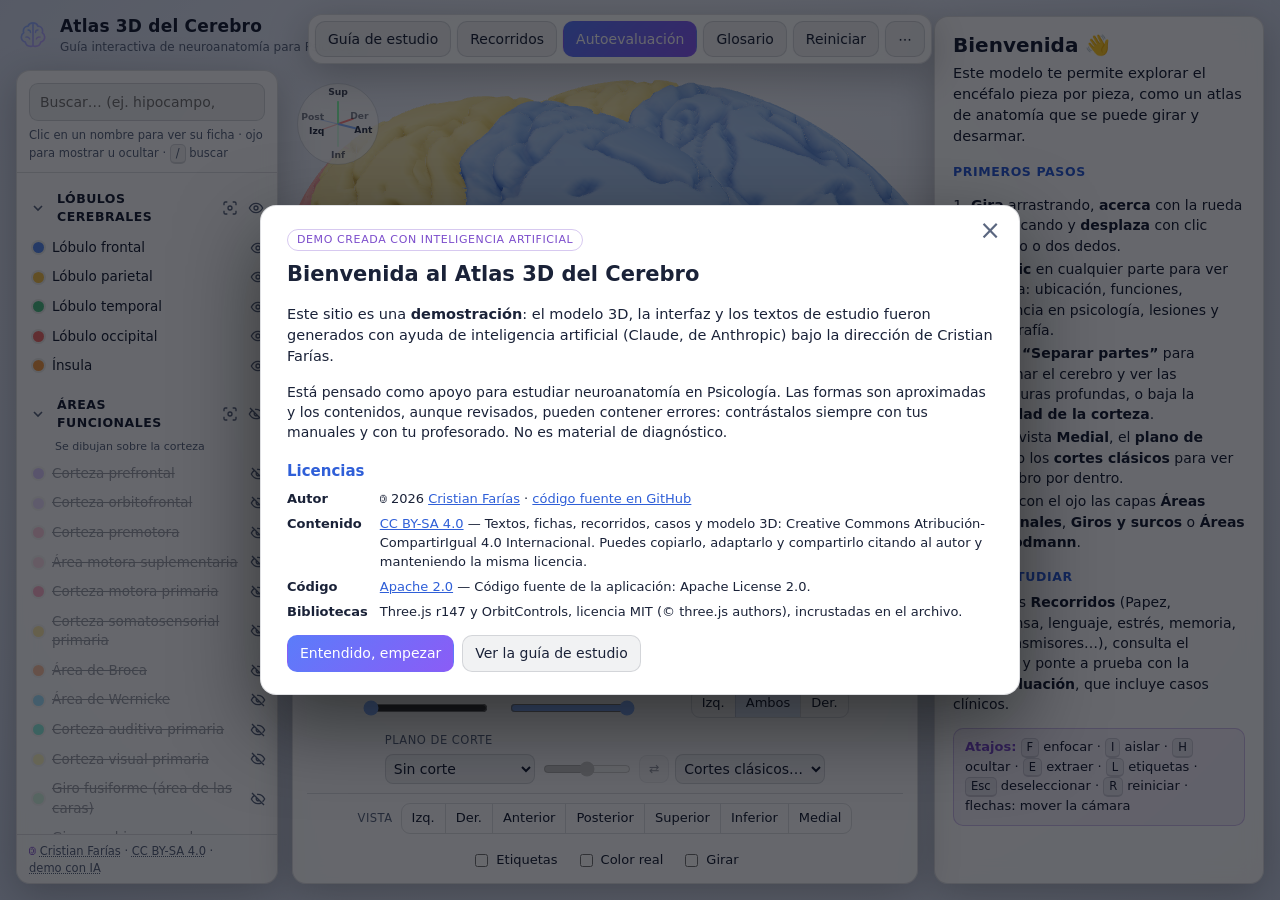
==== commit a97ee096: "Publicación en GitHub Pages, aviso de demo con IA y licencias - Flujo de GitHub Actions que regenera" ====
--- a/cerebro.html
+++ b/cerebro.html
@@ -71,6 +71,14 @@
 #noResults{font-size:12.5px;color:var(--muted);padding:10px 12px}
 #showAll{margin:6px 10px 0;font-size:12px;width:calc(100% - 20px)}
 #groups{overflow:auto;padding:6px 6px 12px;flex:1}
+#credit{border-top:1px solid var(--line);padding:7px 12px;font-size:11.5px;color:var(--muted);line-height:1.4}
+#credit a{color:var(--muted);text-decoration:underline dotted}
+#credit a:hover,#credit .linkbtn:hover{color:var(--text)}
+#credit .cl{font-size:13px;color:var(--accent2)}
+.linkbtn{background:none;border:none;padding:0;color:var(--muted);text-decoration:underline dotted;font-size:inherit;cursor:pointer}
+.demo-badge{display:inline-block;font-size:11px;text-transform:uppercase;letter-spacing:.6px;color:var(--accent2);border:1px solid var(--tip-line);border-radius:999px;padding:2px 9px;margin-bottom:8px}
+.lic{display:grid;grid-template-columns:auto 1fr;gap:6px 12px;font-size:13px;margin:8px 0}
+.lic b{white-space:nowrap}
 .group{margin:4px 0 8px}
 .ghead{display:flex;align-items:center;gap:4px;padding:4px 4px;border-radius:8px;color:var(--text);font-weight:600;font-size:12.5px;text-transform:uppercase;letter-spacing:.5px}
 .ghead .gname{flex:1;text-align:left;background:none;border:none;padding:3px 4px;color:inherit;font:inherit;text-transform:inherit;letter-spacing:inherit;border-radius:6px}
@@ -303,6 +311,7 @@
   <button id="showAll" class="btn sm hidden">Mostrar todas las estructuras</button>
   <div id="noResults" class="hidden">Sin resultados. Prueba con otro término o consulta el glosario.</div>
   <div id="groups"></div>
+  <footer id="credit"><span class="cl" title="Copyleft">🄯</span> <a id="creditAuthor" href="#" target="_blank" rel="noopener author"></a> · <a id="creditCC" href="#" target="_blank" rel="license">CC BY-SA 4.0</a> · <button class="linkbtn" id="creditAbout">demo con IA</button></footer>
 </aside>
 
 <aside id="right" class="panel" aria-label="Ficha" aria-live="polite"><button class="icon-btn mobile-only drawer-close" data-close="right" aria-label="Cerrar">×</button><div id="info"></div></aside>
@@ -1614,6 +1623,13 @@
   c:  {short:'Carlson', full:'Carlson, N. R. y Birkett, M. A. <i>Fisiología de la conducta</i> (11.ª/12.ª ed.). Pearson.'},
   k:  {short:'Kandel', full:'Kandel, E. R. y cols. <i>Principios de neurociencia</i> (5.ª ed.). McGraw-Hill.'},
   kw: {short:'Kolb y Whishaw', full:'Kolb, B. y Whishaw, I. Q. <i>Neuropsicología humana</i> (7.ª ed.). Médica Panamericana.'}
+};
+
+// Autoría y licencias
+const AUTHOR={name:'Cristian Farías',url:'https://www.linkedin.com/in/cristianfarias/',year:'2026',repo:'https://github.com/Tian-Farias/Cerebro3D'};
+const LICENSES={
+  content:{name:'CC BY-SA 4.0',url:'https://creativecommons.org/licenses/by-sa/4.0/deed.es',desc:'Textos, fichas, recorridos, casos y modelo 3D: Creative Commons Atribución-CompartirIgual 4.0 Internacional.'},
+  code:{name:'Apache 2.0',url:'https://www.apache.org/licenses/LICENSE-2.0',desc:'Código fuente de la aplicación: Apache License 2.0.'}
 };
 
 // INFO se rellena en info1.js, info2.js e info3.js
@@ -3633,11 +3649,30 @@
   const inp=$('#glq'); const run=()=>{const s=norm(inp.value.trim());let n=0;$$('#glList .gl').forEach(el=>{const ok=!s||norm(el.textContent).includes(s);el.classList.toggle('hidden',!ok);if(ok)n++;});$('#glNone').classList.toggle('hidden',n>0);};
   inp.oninput=run; if(q){inp.value=q;run();} inp.focus();
 }
+function licenseHTML(){
+  return `<div class="lic"><b>Autor</b><span>🄯 ${esc(AUTHOR.year)} <a href="${AUTHOR.url}" target="_blank" rel="noopener author">${esc(AUTHOR.name)}</a> · <a href="${AUTHOR.repo}" target="_blank" rel="noopener">código fuente en GitHub</a></span>
+    <b>Contenido</b><span><a href="${LICENSES.content.url}" target="_blank" rel="license">${LICENSES.content.name}</a> — ${LICENSES.content.desc} Puedes copiarlo, adaptarlo y compartirlo citando al autor y manteniendo la misma licencia.</span>
+    <b>Código</b><span><a href="${LICENSES.code.url}" target="_blank" rel="license">${LICENSES.code.name}</a> — ${LICENSES.code.desc}</span>
+    <b>Bibliotecas</b><span>Three.js r147 y OrbitControls, licencia MIT (© three.js authors), incrustadas en el archivo.</span></div>`;
+}
+function showDemoWelcome(){
+  openModal(`<span class="demo-badge">Demo creada con inteligencia artificial</span>
+    <h2 tabindex="-1">Bienvenida al Atlas 3D del Cerebro</h2>
+    <p class="lead">Este sitio es una <b>demostración</b>: el modelo 3D, la interfaz y los textos de estudio fueron generados con ayuda de inteligencia artificial (Claude, de Anthropic) bajo la dirección de ${esc(AUTHOR.name)}.</p>
+    <p>Está pensado como apoyo para estudiar neuroanatomía en Psicología. Las formas son aproximadas y los contenidos, aunque revisados, pueden contener errores: contrástalos siempre con tus manuales y con tu profesorado. No es material de diagnóstico.</p>
+    <h3>Licencias</h3>${licenseHTML()}
+    <div class="row" style="margin-top:14px;gap:8px"><button class="btn primary" id="demoOk">Entendido, empezar</button><button class="btn" id="demoGuide">Ver la guía de estudio</button></div>`,'Bienvenida');
+  const done=()=>{try{localStorage.setItem('atlas.welcomed','1');}catch(e){}};
+  $('#demoOk').onclick=()=>{done();closeModal();};
+  $('#demoGuide').onclick=()=>{done();closeModal();showGuide();};
+}
 function showAbout(){openModal(`
+  <span class="demo-badge">Demo creada con inteligencia artificial</span>
   <h2 tabindex="-1">Acerca de este atlas</h2>
-  <p>Atlas 3D didáctico del encéfalo humano orientado a estudiantes de Psicología. Versión del ${esc(BUILD_DATE)}. Funciona íntegramente en este archivo, sin conexión a internet.</p>
+  <p>Atlas 3D didáctico del encéfalo humano orientado a estudiantes de Psicología. Versión del ${esc(BUILD_DATE)}. Funciona íntegramente en este archivo, sin conexión a internet. Modelo, interfaz y contenidos generados con asistencia de Claude (Anthropic) bajo la dirección de ${esc(AUTHOR.name)}.</p>
+  <h3>Autoría y licencias</h3>${licenseHTML()}
   <h3>Cómo citar</h3>
-  <p class="cite">Atlas 3D del Cerebro: guía interactiva de neuroanatomía para Psicología (${esc(BUILD_DATE.slice(0,4))}). Aplicación HTML autocontenida.</p>
+  <p class="cite">${esc(AUTHOR.name)} (${esc(AUTHOR.year)}). <i>Atlas 3D del Cerebro: guía interactiva de neuroanatomía para Psicología</i> [demo creada con IA]. ${AUTHOR.repo}</p>
   <h3>Bibliografía de referencia</h3>
   <p>Las fichas indican el capítulo donde ampliar cada estructura en tres manuales habituales de la carrera. Los números de capítulo corresponden a estas ediciones y pueden variar en otras:</p>
   <ul>${Object.values(BOOKS).map(b=>`<li>${b.full}</li>`).join('')}</ul>
@@ -3647,7 +3682,7 @@
   <h3>Opciones</h3>
   <ul><li><code>?calidad=baja</code> o <code>?calidad=alta</code> al final de la dirección fuerza la resolución del modelo.</li><li>La dirección cambia al explorar (<code>#…</code>): cópiala para compartir exactamente lo que ves (menú ⋯ → Copiar enlace).</li></ul>
   <h3>Créditos técnicos</h3>
-  <p>Gráficos 3D con <a href="https://threejs.org" target="_blank" rel="noopener">Three.js</a> r147 y OrbitControls (licencia MIT, © three.js authors), incrustados en este archivo. Modelo, interfaz y contenidos creados con asistencia de Claude (Anthropic).</p>`,'Acerca de');}
+  <p>Gráficos 3D con <a href="https://threejs.org" target="_blank" rel="noopener">Three.js</a> r147 y OrbitControls (licencia MIT, © three.js authors), incrustados en este archivo.</p>`,'Acerca de');}
 
 /* ---------- menú ⋯ ---------- */
 function toggleMenu(open){const m=$('#menu');const o=open===undefined?!m.classList.contains('open'):open;m.classList.toggle('open',o);$('#btnMore').setAttribute('aria-expanded',o);}
@@ -3763,6 +3798,7 @@
   $('#search').onkeydown=e=>{if(e.key==='Enter'){const f=runSearch();if(f){f.visible=true;select(f,{focus:true,source:'list'});closeDrawers();}}};
   $('#searchClear').onclick=()=>{$('#search').value='';runSearch();$('#search').focus();};
   $('#showAll').onclick=showAllParts;
+  $('#creditAuthor').textContent=AUTHOR.name; $('#creditAuthor').href=AUTHOR.url; $('#creditCC').href=LICENSES.content.url; $('#creditAbout').onclick=showAbout;
   $('#btnGuide').onclick=showGuide; $('#btnGlossary').onclick=()=>showGlossary(); $('#btnReset').onclick=()=>resetAll();
   $('#btnTours').onclick=showTourMenu; $('#btnQuiz').onclick=()=>{ if(state.quiz) exitQuiz(); else showQuizMenu(); };
   window.addEventListener('resize',resize);
@@ -3999,6 +4035,8 @@
   $('#loading').remove();
   window.__ready=true;
   restoreHash();
+  let welcomed=false; try{welcomed=localStorage.getItem('atlas.welcomed')==='1';}catch(e){}
+  if(!welcomed&&!new URLSearchParams(location.search).has('sinaviso')) showDemoWelcome();
   requestAnimationFrame(animate);
   window.__atlas={state,PART,PARTS,meshes,setView,select,applyState,applyStateNow,setExplode,setCortexOp,setCut,camera,controls,startTour,TOURS,startQuiz,exitQuiz,resetAll,CASES,focusParts};
 }
